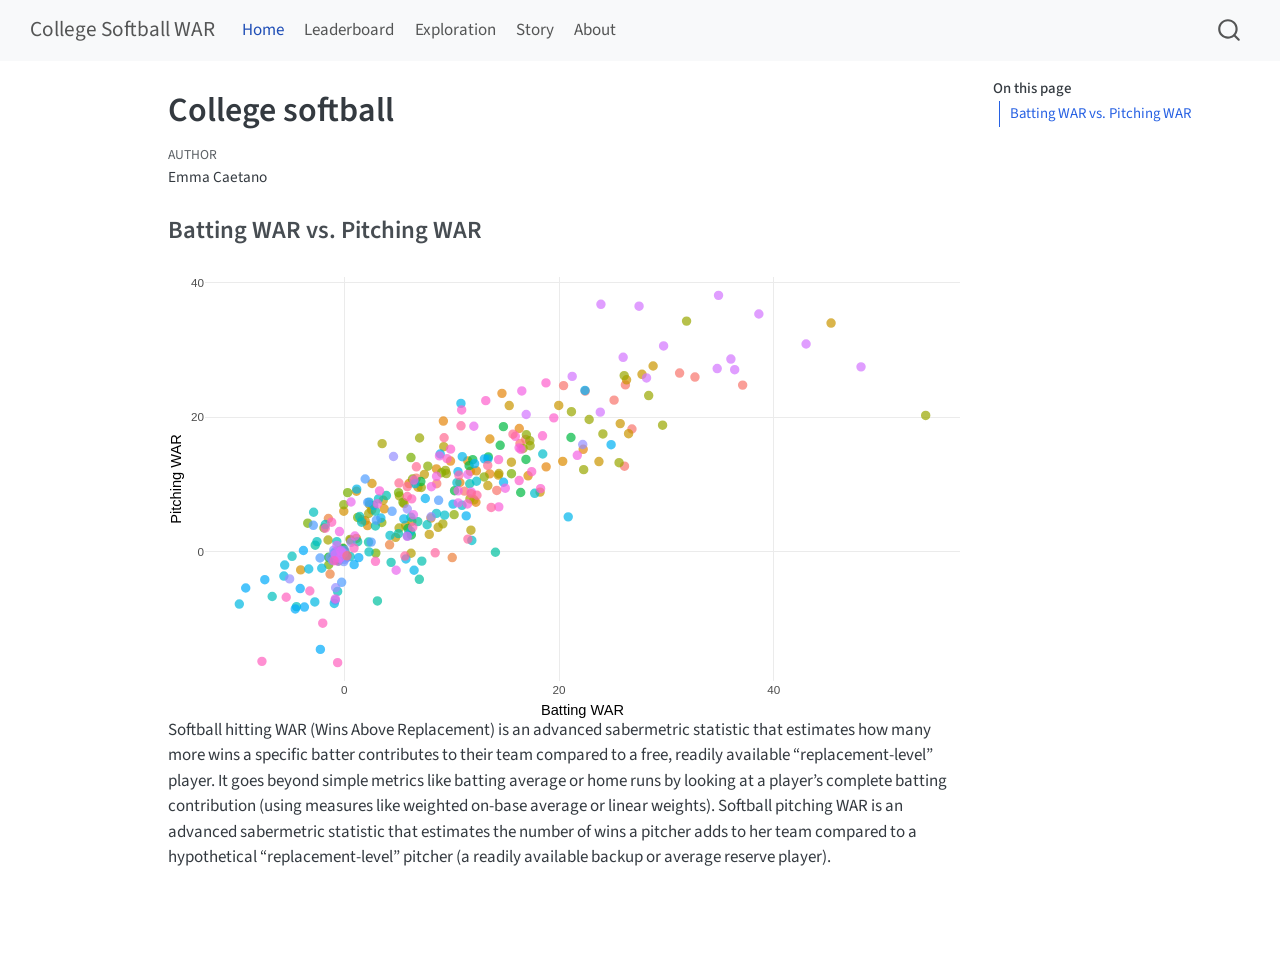
==== index.html @ d5a9e5c0 "Built site for gh-pages" ====
<!DOCTYPE html>
<html xmlns="http://www.w3.org/1999/xhtml" lang="en" xml:lang="en"><head>

<meta charset="utf-8">
<meta name="generator" content="quarto-1.10.18">

<meta name="viewport" content="width=device-width, initial-scale=1.0, user-scalable=yes">

<meta name="author" content="Emma Caetano">

<title>College softball – College Softball WAR</title>
<style>
/* Default styles provided by pandoc.
** See https://pandoc.org/MANUAL.html#variables-for-html for config info.
*/
span.smallcaps{font-variant: small-caps;}
div.columns{display: flex; gap: 1.5em;}
div.column{flex: auto;}
@media screen {
div.columns{gap: min(4vw, 1.5em);}
div.column{overflow-x: auto;}
}
div.hanging-indent{margin-left: 1.5em; text-indent: -1.5em;}
ul.task-list{list-style: none;}
ul.task-list li input[type="checkbox"] {
  width: 0.8em;
  margin: 0 0.8em 0.2em -1em; /* quarto-specific, see https://github.com/quarto-dev/quarto-cli/issues/4556 */ 
  vertical-align: middle;
}
</style>


<script src="site_libs/quarto-nav/quarto-nav.js"></script>
<script src="site_libs/quarto-nav/headroom.min.js"></script>
<script src="site_libs/clipboard/clipboard.min.js"></script>
<script src="site_libs/quarto-search/autocomplete.umd.js"></script>
<script src="site_libs/quarto-search/fuse.min.js"></script>
<script src="site_libs/quarto-search/quarto-search.js"></script>
<meta name="quarto:offset" content="./">
<script src="site_libs/quarto-html/quarto.js" type="module"></script>
<script src="site_libs/quarto-html/tabsets/tabsets.js" type="module"></script>
<script src="site_libs/quarto-html/popper.min.js"></script>
<script src="site_libs/quarto-html/tippy.umd.min.js"></script>
<script src="site_libs/quarto-html/anchor.min.js"></script>
<link href="site_libs/quarto-html/tippy.css" rel="stylesheet">
<link href="site_libs/quarto-html/quarto-syntax-highlighting-64a204ab8560d761af7679ceaba22944.css" rel="stylesheet" id="quarto-text-highlighting-styles">
<script src="site_libs/bootstrap/bootstrap.min.js"></script>
<link href="site_libs/bootstrap/bootstrap-icons.css" rel="stylesheet">
<link href="site_libs/bootstrap/bootstrap-3eaf8885052e939fbbbe2bfb513fc417.min.css" rel="stylesheet" append-hash="true" id="quarto-bootstrap" data-mode="light">
<script id="quarto-search-options" type="application/json">{
  "location": "navbar",
  "copy-button": false,
  "collapse-after": 3,
  "panel-placement": "end",
  "type": "overlay",
  "limit": 50,
  "keyboard-shortcut": [
    "f",
    "/",
    "s"
  ],
  "show-item-context": false,
  "language": {
    "search-no-results-text": "No results",
    "search-matching-documents-text": "matching documents",
    "search-copy-link-title": "Copy link to search",
    "search-hide-matches-text": "Hide additional matches",
    "search-more-match-text": "more match in this document",
    "search-more-matches-text": "more matches in this document",
    "search-clear-button-title": "Clear",
    "search-text-placeholder": "",
    "search-detached-cancel-button-title": "Cancel",
    "search-submit-button-title": "Submit",
    "search-label": "Search"
  }
}</script>
<link href="site_libs/htmltools-fill-0.5.9/fill.css" rel="stylesheet">
<script src="site_libs/htmlwidgets-1.6.4/htmlwidgets.js"></script>
<script src="site_libs/plotly-binding-4.12.1/plotly.js"></script>
<script src="site_libs/typedarray-0.1/typedarray.min.js"></script>
<script src="site_libs/jquery-3.5.1/jquery.min.js"></script>
<link href="site_libs/crosstalk-1.2.2/css/crosstalk.min.css" rel="stylesheet">
<script src="site_libs/crosstalk-1.2.2/js/crosstalk.min.js"></script>
<link href="site_libs/plotly-htmlwidgets-css-2.25.2/plotly-htmlwidgets.css" rel="stylesheet">
<script src="site_libs/plotly-main-2.25.2/plotly-latest.min.js"></script>


<link rel="stylesheet" href="styles.css">
</head>

<body class="nav-fixed quarto-light">

<div id="quarto-search-results"></div>
  <header id="quarto-header" class="headroom fixed-top">
    <nav class="navbar navbar-expand-lg " data-bs-theme="dark">
      <div class="navbar-container container-fluid">
      <div class="navbar-brand-container mx-auto">
    <a class="navbar-brand" href="./index.html">
    <span class="navbar-title">College Softball WAR</span>
    </a>
  </div>
            <div id="quarto-search" class="" title="Search"></div>
          <button class="navbar-toggler" type="button" data-bs-toggle="collapse" data-bs-target="#navbarCollapse" aria-controls="navbarCollapse" role="menu" aria-expanded="false" aria-label="Toggle navigation" onclick="if (window.quartoToggleHeadroom) { window.quartoToggleHeadroom(); }">
  <span class="navbar-toggler-icon"></span>
</button>
          <div class="collapse navbar-collapse" id="navbarCollapse">
            <ul class="navbar-nav navbar-nav-scroll me-auto">
  <li class="nav-item">
    <a class="nav-link active" href="./index.html" aria-current="page"> 
<span class="menu-text">Home</span></a>
  </li>  
  <li class="nav-item">
    <a class="nav-link" href="./leaderboard.html"> 
<span class="menu-text">Leaderboard</span></a>
  </li>  
  <li class="nav-item">
    <a class="nav-link" href="./explore.html"> 
<span class="menu-text">Exploration</span></a>
  </li>  
  <li class="nav-item">
    <a class="nav-link" href="./story.html"> 
<span class="menu-text">Story</span></a>
  </li>  
  <li class="nav-item">
    <a class="nav-link" href="./about.html"> 
<span class="menu-text">About</span></a>
  </li>  
</ul>
          </div> <!-- /navcollapse -->
            <div class="quarto-navbar-tools">
</div>
      </div> <!-- /container-fluid -->
    </nav>
</header>
<!-- content -->
<div id="quarto-content" class="quarto-container page-columns page-rows-contents page-layout-article page-navbar">
<!-- sidebar -->
<!-- margin-sidebar -->
    <div id="quarto-margin-sidebar" class="sidebar margin-sidebar">
        <nav id="TOC" role="doc-toc" class="toc-active">
    <h2 id="toc-title">On this page</h2>
   
  <ul>
  <li><a href="#batting-war-vs.-pitching-war" id="toc-batting-war-vs.-pitching-war" class="nav-link active" data-scroll-target="#batting-war-vs.-pitching-war">Batting WAR vs.&nbsp;Pitching WAR</a></li>
  </ul>
</nav>
    </div>
<!-- main -->
<main class="content" id="quarto-document-content">

<header id="title-block-header" class="quarto-title-block default">
<div class="quarto-title">
<h1 class="title">College softball</h1>
</div>



<div class="quarto-title-meta">

    <div>
    <div class="quarto-title-meta-heading">Author</div>
    <div class="quarto-title-meta-contents">
             <p>Emma Caetano </p>
          </div>
  </div>
    
  
    
  </div>
  


</header>


<section id="batting-war-vs.-pitching-war" class="level3">
<h3 class="anchored" data-anchor-id="batting-war-vs.-pitching-war">Batting WAR vs.&nbsp;Pitching WAR</h3>
<div class="cell">
<div class="cell-output-display">
<div class="plotly html-widget html-fill-item" id="htmlwidget-c81c37c296703cb9145c" style="width:100%;height:464px;"></div>
<script type="application/json" data-for="htmlwidget-c81c37c296703cb9145c">{"x":{"data":[{"x":[37.100999999999999,32.659999999999997,31.231000000000002,26.183,25.129999999999999,22.439,20.425999999999998,26.792999999999999,26.100000000000001,16.904,16.369,14.206,11.198,8.6170000000000009,6.7069999999999999],"y":[24.782,25.975999999999999,26.574999999999999,24.814,22.541,23.893000000000001,24.707999999999998,18.238,12.699999999999999,16.696999999999999,16.081,9.0860000000000003,8.9860000000000007,10.095000000000001,10.917],"text":["<b>Duke<\/b> (ACC)<br>Rank: 12<br>Total WAR: 61.88<br>Batting WAR: 37.1<br>Pitching WAR: 24.78","<b>Virginia Tech<\/b> (ACC)<br>Rank: 15<br>Total WAR: 58.64<br>Batting WAR: 32.66<br>Pitching WAR: 25.98","<b>Florida St.<\/b> (ACC)<br>Rank: 16<br>Total WAR: 57.81<br>Batting WAR: 31.23<br>Pitching WAR: 26.58","<b>Georgia Tech<\/b> (ACC)<br>Rank: 24<br>Total WAR: 51<br>Batting WAR: 26.18<br>Pitching WAR: 24.81","<b>Stanford<\/b> (ACC)<br>Rank: 26<br>Total WAR: 47.67<br>Batting WAR: 25.13<br>Pitching WAR: 22.54","<b>Clemson<\/b> (ACC)<br>Rank: 29<br>Total WAR: 46.33<br>Batting WAR: 22.44<br>Pitching WAR: 23.89","<b>Virginia<\/b> (ACC)<br>Rank: 30<br>Total WAR: 45.13<br>Batting WAR: 20.43<br>Pitching WAR: 24.71","<b>Louisville<\/b> (ACC)<br>Rank: 31<br>Total WAR: 45.03<br>Batting WAR: 26.79<br>Pitching WAR: 18.24","<b>North Carolina<\/b> (ACC)<br>Rank: 44<br>Total WAR: 38.8<br>Batting WAR: 26.1<br>Pitching WAR: 12.7","<b>NC State<\/b> (ACC)<br>Rank: 60<br>Total WAR: 33.6<br>Batting WAR: 16.9<br>Pitching WAR: 16.7","<b>Notre Dame<\/b> (ACC)<br>Rank: 67<br>Total WAR: 32.45<br>Batting WAR: 16.37<br>Pitching WAR: 16.08","<b>California<\/b> (ACC)<br>Rank: 114<br>Total WAR: 23.29<br>Batting WAR: 14.21<br>Pitching WAR: 9.09","<b>Boston College<\/b> (ACC)<br>Rank: 135<br>Total WAR: 20.18<br>Batting WAR: 11.2<br>Pitching WAR: 8.99","<b>Pittsburgh<\/b> (ACC)<br>Rank: 146<br>Total WAR: 18.71<br>Batting WAR: 8.62<br>Pitching WAR: 10.1","<b>Syracuse<\/b> (ACC)<br>Rank: 151<br>Total WAR: 17.62<br>Batting WAR: 6.71<br>Pitching WAR: 10.92"],"type":"scatter","mode":"markers","marker":{"autocolorscale":false,"color":"rgba(248,118,109,1)","opacity":0.69999999999999996,"size":7.559055118110237,"symbol":"circle","line":{"width":1.8897637795275593,"color":"rgba(248,118,109,1)"}},"hoveron":"points","name":"ACC","legendgroup":"ACC","showlegend":true,"xaxis":"x","yaxis":"y","hoverinfo":"text","frame":null},{"x":[-0.80300000000000005],"y":[-1.2749999999999999],"text":"<b>La Roche<\/b> (Amcc)<br>Rank: 312<br>Total WAR: -2.08<br>Batting WAR: -0.8<br>Pitching WAR: -1.27","type":"scatter","mode":"markers","marker":{"autocolorscale":false,"color":"rgba(243,124,87,1)","opacity":0.69999999999999996,"size":7.559055118110237,"symbol":"circle","line":{"width":1.8897637795275593,"color":"rgba(243,124,87,1)"}},"hoveron":"points","name":"Amcc","legendgroup":"Amcc","showlegend":true,"xaxis":"x","yaxis":"y","hoverinfo":"text","frame":null},{"x":[10.06,1.661,4.2249999999999996,-1.4730000000000001,0.59399999999999997,-1.3169999999999999],"y":[-0.91900000000000004,4.7140000000000004,0.98899999999999999,4.9029999999999996,1.655,-3.3759999999999999],"text":["<b>Binghamton<\/b> (America East)<br>Rank: 209<br>Total WAR: 9.14<br>Batting WAR: 10.06<br>Pitching WAR: -0.92","<b>Bryant<\/b> (America East)<br>Rank: 230<br>Total WAR: 6.38<br>Batting WAR: 1.66<br>Pitching WAR: 4.71","<b>UAlbany<\/b> (America East)<br>Rank: 237<br>Total WAR: 5.21<br>Batting WAR: 4.22<br>Pitching WAR: 0.99","<b>UMass Lowell<\/b> (America East)<br>Rank: 243<br>Total WAR: 3.43<br>Batting WAR: -1.47<br>Pitching WAR: 4.9","<b>UMBC<\/b> (America East)<br>Rank: 254<br>Total WAR: 2.25<br>Batting WAR: 0.59<br>Pitching WAR: 1.66","<b>Maine<\/b> (America East)<br>Rank: 322<br>Total WAR: -4.69<br>Batting WAR: -1.32<br>Pitching WAR: -3.38"],"type":"scatter","mode":"markers","marker":{"autocolorscale":false,"color":"rgba(237,129,61,1)","opacity":0.69999999999999996,"size":7.559055118110237,"symbol":"circle","line":{"width":1.8897637795275593,"color":"rgba(237,129,61,1)"}},"hoveron":"points","name":"America East","legendgroup":"America East","showlegend":true,"xaxis":"x","yaxis":"y","hoverinfo":"text","frame":null},{"x":[14.689,22.254999999999999,16.302,18.803999999999998,9.2330000000000005,13.551,11.756,9.8979999999999997,10.771000000000001,12.265000000000001],"y":[23.553000000000001,15.214,18.312000000000001,12.599,19.420999999999999,11.555,11.927,13.460000000000001,10.265000000000001,7.3259999999999996],"text":["<b>South Fla.<\/b> (American)<br>Rank: 45<br>Total WAR: 38.24<br>Batting WAR: 14.69<br>Pitching WAR: 23.55","<b>Wichita St.<\/b> (American)<br>Rank: 48<br>Total WAR: 37.47<br>Batting WAR: 22.25<br>Pitching WAR: 15.21","<b>Fla. Atlantic<\/b> (American)<br>Rank: 55<br>Total WAR: 34.61<br>Batting WAR: 16.3<br>Pitching WAR: 18.31","<b>Charlotte<\/b> (American)<br>Rank: 72<br>Total WAR: 31.4<br>Batting WAR: 18.8<br>Pitching WAR: 12.6","<b>East Carolina<\/b> (American)<br>Rank: 80<br>Total WAR: 28.65<br>Batting WAR: 9.23<br>Pitching WAR: 19.42","<b>North Texas<\/b> (American)<br>Rank: 102<br>Total WAR: 25.11<br>Batting WAR: 13.55<br>Pitching WAR: 11.55","<b>Tulsa<\/b> (American)<br>Rank: 110<br>Total WAR: 23.68<br>Batting WAR: 11.76<br>Pitching WAR: 11.93","<b>UAB<\/b> (American)<br>Rank: 113<br>Total WAR: 23.36<br>Batting WAR: 9.9<br>Pitching WAR: 13.46","<b>UTSA<\/b> (American)<br>Rank: 125<br>Total WAR: 21.04<br>Batting WAR: 10.77<br>Pitching WAR: 10.27","<b>Memphis<\/b> (American)<br>Rank: 140<br>Total WAR: 19.59<br>Batting WAR: 12.27<br>Pitching WAR: 7.33"],"type":"scatter","mode":"markers","marker":{"autocolorscale":false,"color":"rgba(230,135,13,1)","opacity":0.69999999999999996,"size":7.559055118110237,"symbol":"circle","line":{"width":1.8897637795275593,"color":"rgba(230,135,13,1)"}},"hoveron":"points","name":"American","legendgroup":"American","showlegend":true,"xaxis":"x","yaxis":"y","hoverinfo":"text","frame":null},{"x":[20.346,13.563000000000001,17.119,11.502000000000001,12.311,8.5890000000000004,6.0339999999999998,8.0760000000000005,3.726,2.173,0.25800000000000001],"y":[13.42,16.754999999999999,11.265000000000001,13.494,12.007999999999999,12.301,10.115,4.9669999999999996,6.351,3.8490000000000002,-0.65900000000000003],"text":["<b>Stetson<\/b> (ASUN)<br>Rank: 59<br>Total WAR: 33.76<br>Batting WAR: 20.35<br>Pitching WAR: 13.42","<b>North Florida<\/b> (ASUN)<br>Rank: 76<br>Total WAR: 30.32<br>Batting WAR: 13.56<br>Pitching WAR: 16.75","<b>Central Ark.<\/b> (ASUN)<br>Rank: 81<br>Total WAR: 28.38<br>Batting WAR: 17.12<br>Pitching WAR: 11.27","<b>Jacksonville<\/b> (ASUN)<br>Rank: 103<br>Total WAR: 25<br>Batting WAR: 11.5<br>Pitching WAR: 13.49","<b>North Ala.<\/b> (ASUN)<br>Rank: 107<br>Total WAR: 24.32<br>Batting WAR: 12.31<br>Pitching WAR: 12.01","<b>FGCU<\/b> (ASUN)<br>Rank: 126<br>Total WAR: 20.89<br>Batting WAR: 8.59<br>Pitching WAR: 12.3","<b>Eastern Ky.<\/b> (ASUN)<br>Rank: 161<br>Total WAR: 16.15<br>Batting WAR: 6.03<br>Pitching WAR: 10.12","<b>Queens (NC)<\/b> (ASUN)<br>Rank: 178<br>Total WAR: 13.04<br>Batting WAR: 8.08<br>Pitching WAR: 4.97","<b>Lipscomb<\/b> (ASUN)<br>Rank: 200<br>Total WAR: 10.08<br>Batting WAR: 3.73<br>Pitching WAR: 6.35","<b>West Ga.<\/b> (ASUN)<br>Rank: 232<br>Total WAR: 6.02<br>Batting WAR: 2.17<br>Pitching WAR: 3.85","<b>Bellarmine<\/b> (ASUN)<br>Rank: 280<br>Total WAR: -0.4<br>Batting WAR: 0.26<br>Pitching WAR: -0.66"],"type":"scatter","mode":"markers","marker":{"autocolorscale":false,"color":"rgba(222,140,0,1)","opacity":0.69999999999999996,"size":7.559055118110237,"symbol":"circle","line":{"width":1.8897637795275593,"color":"rgba(222,140,0,1)"}},"hoveron":"points","name":"ASUN","legendgroup":"ASUN","showlegend":true,"xaxis":"x","yaxis":"y","hoverinfo":"text","frame":null},{"x":[6.867,2.5899999999999999,5.5739999999999998,1.1399999999999999,2.5630000000000002,1.946,-0.039,1.1359999999999999,-4.0540000000000003],"y":[9.5749999999999993,10.117000000000001,7.1289999999999996,8.9689999999999994,6.1879999999999997,4.577,5.9880000000000004,1.9390000000000001,-2.7519999999999998],"text":["<b>Fordham<\/b> (Atlantic 10)<br>Rank: 159<br>Total WAR: 16.44<br>Batting WAR: 6.87<br>Pitching WAR: 9.57","<b>Saint Joseph's<\/b> (Atlantic 10)<br>Rank: 181<br>Total WAR: 12.71<br>Batting WAR: 2.59<br>Pitching WAR: 10.12","<b>George Washington<\/b> (Atlantic 10)<br>Rank: 182<br>Total WAR: 12.7<br>Batting WAR: 5.57<br>Pitching WAR: 7.13","<b>Loyola Chicago<\/b> (Atlantic 10)<br>Rank: 199<br>Total WAR: 10.11<br>Batting WAR: 1.14<br>Pitching WAR: 8.97","<b>Dayton<\/b> (Atlantic 10)<br>Rank: 212<br>Total WAR: 8.75<br>Batting WAR: 2.56<br>Pitching WAR: 6.19","<b>George Mason<\/b> (Atlantic 10)<br>Rank: 229<br>Total WAR: 6.52<br>Batting WAR: 1.95<br>Pitching WAR: 4.58","<b>Saint Louis<\/b> (Atlantic 10)<br>Rank: 235<br>Total WAR: 5.95<br>Batting WAR: -0.04<br>Pitching WAR: 5.99","<b>Rhode Island<\/b> (Atlantic 10)<br>Rank: 246<br>Total WAR: 3.07<br>Batting WAR: 1.14<br>Pitching WAR: 1.94","<b>St. Bonaventure<\/b> (Atlantic 10)<br>Rank: 328<br>Total WAR: -6.81<br>Batting WAR: -4.05<br>Pitching WAR: -2.75"],"type":"scatter","mode":"markers","marker":{"autocolorscale":false,"color":"rgba(213,145,0,1)","opacity":0.69999999999999996,"size":7.559055118110237,"symbol":"circle","line":{"width":1.8897637795275593,"color":"rgba(213,145,0,1)"}},"hoveron":"points","name":"Atlantic 10","legendgroup":"Atlantic 10","showlegend":true,"xaxis":"x","yaxis":"y","hoverinfo":"text","frame":null},{"x":[45.334000000000003,28.763999999999999,27.728999999999999,26.292000000000002,25.702000000000002,26.48,19.975999999999999,23.719999999999999,15.367000000000001,18.239000000000001,14.356999999999999],"y":[34.027999999999999,27.629999999999999,26.391999999999999,25.568000000000001,19.045000000000002,17.541,21.754000000000001,13.385,21.734999999999999,8.8399999999999999,11.366],"text":["<b>Texas Tech<\/b> (Big 12)<br>Rank: 1<br>Total WAR: 79.36<br>Batting WAR: 45.33<br>Pitching WAR: 34.03","<b>Oklahoma St.<\/b> (Big 12)<br>Rank: 17<br>Total WAR: 56.39<br>Batting WAR: 28.76<br>Pitching WAR: 27.63","<b>Arizona St.<\/b> (Big 12)<br>Rank: 19<br>Total WAR: 54.12<br>Batting WAR: 27.73<br>Pitching WAR: 26.39","<b>UCF<\/b> (Big 12)<br>Rank: 22<br>Total WAR: 51.86<br>Batting WAR: 26.29<br>Pitching WAR: 25.57","<b>Kansas<\/b> (Big 12)<br>Rank: 32<br>Total WAR: 44.75<br>Batting WAR: 25.7<br>Pitching WAR: 19.05","<b>Arizona<\/b> (Big 12)<br>Rank: 34<br>Total WAR: 44.02<br>Batting WAR: 26.48<br>Pitching WAR: 17.54","<b>Utah<\/b> (Big 12)<br>Rank: 38<br>Total WAR: 41.73<br>Batting WAR: 19.98<br>Pitching WAR: 21.75","<b>Iowa St.<\/b> (Big 12)<br>Rank: 50<br>Total WAR: 37.11<br>Batting WAR: 23.72<br>Pitching WAR: 13.38","<b>Baylor<\/b> (Big 12)<br>Rank: 51<br>Total WAR: 37.1<br>Batting WAR: 15.37<br>Pitching WAR: 21.74","<b>Houston<\/b> (Big 12)<br>Rank: 87<br>Total WAR: 27.08<br>Batting WAR: 18.24<br>Pitching WAR: 8.84","<b>BYU<\/b> (Big 12)<br>Rank: 95<br>Total WAR: 25.72<br>Batting WAR: 14.36<br>Pitching WAR: 11.37"],"type":"scatter","mode":"markers","marker":{"autocolorscale":false,"color":"rgba(203,150,0,1)","opacity":0.69999999999999996,"size":7.559055118110237,"symbol":"circle","line":{"width":1.8897637795275593,"color":"rgba(203,150,0,1)"}},"hoveron":"points","name":"Big 12","legendgroup":"Big 12","showlegend":true,"xaxis":"x","yaxis":"y","hoverinfo":"text","frame":null},{"x":[15.568,13.375,12.086,7.4660000000000002,3.6339999999999999,6.2990000000000004,7.9199999999999999,5.7270000000000003,4.79],"y":[13.300000000000001,9.8170000000000002,7.6859999999999999,11.481999999999999,7.6200000000000001,4.4900000000000002,2.5369999999999999,3.8740000000000001,2.0950000000000002],"text":["<b>UConn<\/b> (Big East)<br>Rank: 79<br>Total WAR: 28.87<br>Batting WAR: 15.57<br>Pitching WAR: 13.3","<b>Creighton<\/b> (Big East)<br>Rank: 115<br>Total WAR: 23.19<br>Batting WAR: 13.38<br>Pitching WAR: 9.82","<b>Providence<\/b> (Big East)<br>Rank: 137<br>Total WAR: 19.77<br>Batting WAR: 12.09<br>Pitching WAR: 7.69","<b>St. John's (NY)<\/b> (Big East)<br>Rank: 144<br>Total WAR: 18.95<br>Batting WAR: 7.47<br>Pitching WAR: 11.48","<b>Georgetown<\/b> (Big East)<br>Rank: 191<br>Total WAR: 11.26<br>Batting WAR: 3.63<br>Pitching WAR: 7.62","<b>Villanova<\/b> (Big East)<br>Rank: 193<br>Total WAR: 10.79<br>Batting WAR: 6.3<br>Pitching WAR: 4.49","<b>Butler<\/b> (Big East)<br>Rank: 194<br>Total WAR: 10.46<br>Batting WAR: 7.92<br>Pitching WAR: 2.54","<b>DePaul<\/b> (Big East)<br>Rank: 203<br>Total WAR: 9.6<br>Batting WAR: 5.73<br>Pitching WAR: 3.87","<b>Seton Hall<\/b> (Big East)<br>Rank: 225<br>Total WAR: 6.88<br>Batting WAR: 4.79<br>Pitching WAR: 2.1"],"type":"scatter","mode":"markers","marker":{"autocolorscale":false,"color":"rgba(193,155,0,1)","opacity":0.69999999999999996,"size":7.559055118110237,"symbol":"circle","line":{"width":1.8897637795275593,"color":"rgba(193,155,0,1)"}},"hoveron":"points","name":"Big East","legendgroup":"Big East","showlegend":true,"xaxis":"x","yaxis":"y","hoverinfo":"text","frame":null},{"x":[14.404999999999999,9.2699999999999996,11.800000000000001,8.7469999999999999,2.367,6.2270000000000003],"y":[11.598000000000001,15.606999999999999,3.1619999999999999,3.5910000000000002,6.9580000000000002,-0.26900000000000002],"text":["<b>Idaho St.<\/b> (Big Sky)<br>Rank: 94<br>Total WAR: 26<br>Batting WAR: 14.4<br>Pitching WAR: 11.6","<b>Sacramento St.<\/b> (Big Sky)<br>Rank: 104<br>Total WAR: 24.88<br>Batting WAR: 9.27<br>Pitching WAR: 15.61","<b>Northern Colo.<\/b> (Big Sky)<br>Rank: 166<br>Total WAR: 14.96<br>Batting WAR: 11.8<br>Pitching WAR: 3.16","<b>Montana<\/b> (Big Sky)<br>Rank: 183<br>Total WAR: 12.34<br>Batting WAR: 8.75<br>Pitching WAR: 3.59","<b>Portland St.<\/b> (Big Sky)<br>Rank: 207<br>Total WAR: 9.32<br>Batting WAR: 2.37<br>Pitching WAR: 6.96","<b>Weber St.<\/b> (Big Sky)<br>Rank: 234<br>Total WAR: 5.96<br>Batting WAR: 6.23<br>Pitching WAR: -0.27"],"type":"scatter","mode":"markers","marker":{"autocolorscale":false,"color":"rgba(181,159,0,1)","opacity":0.69999999999999996,"size":7.559055118110237,"symbol":"circle","line":{"width":1.8897637795275593,"color":"rgba(181,159,0,1)"}},"hoveron":"points","name":"Big Sky","legendgroup":"Big Sky","showlegend":true,"xaxis":"x","yaxis":"y","hoverinfo":"text","frame":null},{"x":[3.532,11.710000000000001,5.1420000000000003,9.1859999999999999,5.1109999999999998,2.2799999999999998,-1.504],"y":[16.061,7.8239999999999998,8.2720000000000002,4.1079999999999997,3.4830000000000001,5.6550000000000002,1.7],"text":["<b>Radford<\/b> (Big South)<br>Rank: 139<br>Total WAR: 19.59<br>Batting WAR: 3.53<br>Pitching WAR: 16.06","<b>USC Upstate<\/b> (Big South)<br>Rank: 141<br>Total WAR: 19.54<br>Batting WAR: 11.71<br>Pitching WAR: 7.82","<b>Winthrop<\/b> (Big South)<br>Rank: 174<br>Total WAR: 13.41<br>Batting WAR: 5.14<br>Pitching WAR: 8.27","<b>Gardner-Webb<\/b> (Big South)<br>Rank: 176<br>Total WAR: 13.29<br>Batting WAR: 9.19<br>Pitching WAR: 4.11","<b>Longwood<\/b> (Big South)<br>Rank: 214<br>Total WAR: 8.59<br>Batting WAR: 5.11<br>Pitching WAR: 3.48","<b>Presbyterian<\/b> (Big South)<br>Rank: 220<br>Total WAR: 7.93<br>Batting WAR: 2.28<br>Pitching WAR: 5.66","<b>Charleston So.<\/b> (Big South)<br>Rank: 271<br>Total WAR: 0.2<br>Batting WAR: -1.5<br>Pitching WAR: 1.7"],"type":"scatter","mode":"markers","marker":{"autocolorscale":false,"color":"rgba(168,164,0,1)","opacity":0.69999999999999996,"size":7.559055118110237,"symbol":"circle","line":{"width":1.8897637795275593,"color":"rgba(168,164,0,1)"}},"hoveron":"points","name":"Big South","legendgroup":"Big South","showlegend":true,"xaxis":"x","yaxis":"y","hoverinfo":"text","frame":null},{"x":[54.143999999999998,31.879000000000001,26.071000000000002,28.350999999999999,29.646000000000001,22.809000000000001,21.158999999999999,24.088000000000001,25.594999999999999,22.297999999999998,17.280000000000001,17.315000000000001,16.658000000000001,7.0179999999999998,9.4250000000000007,9.5099999999999998,7.1749999999999998],"y":[20.263999999999999,34.319000000000003,26.195,23.221,18.814,19.658000000000001,20.821999999999999,17.504000000000001,13.220000000000001,12.186,16.503,15.75,15.346,16.896000000000001,12.081,11.602,9.5229999999999997],"text":["<b>UCLA<\/b> (Big Ten)<br>Rank: 3<br>Total WAR: 74.41<br>Batting WAR: 54.14<br>Pitching WAR: 20.26","<b>Nebraska<\/b> (Big Ten)<br>Rank: 7<br>Total WAR: 66.2<br>Batting WAR: 31.88<br>Pitching WAR: 34.32","<b>Oregon<\/b> (Big Ten)<br>Rank: 21<br>Total WAR: 52.27<br>Batting WAR: 26.07<br>Pitching WAR: 26.2","<b>Washington<\/b> (Big Ten)<br>Rank: 23<br>Total WAR: 51.57<br>Batting WAR: 28.35<br>Pitching WAR: 23.22","<b>Indiana<\/b> (Big Ten)<br>Rank: 25<br>Total WAR: 48.46<br>Batting WAR: 29.65<br>Pitching WAR: 18.81","<b>Michigan<\/b> (Big Ten)<br>Rank: 36<br>Total WAR: 42.47<br>Batting WAR: 22.81<br>Pitching WAR: 19.66","<b>Northwestern<\/b> (Big Ten)<br>Rank: 37<br>Total WAR: 41.98<br>Batting WAR: 21.16<br>Pitching WAR: 20.82","<b>Penn St.<\/b> (Big Ten)<br>Rank: 39<br>Total WAR: 41.59<br>Batting WAR: 24.09<br>Pitching WAR: 17.5","<b>Ohio St.<\/b> (Big Ten)<br>Rank: 43<br>Total WAR: 38.81<br>Batting WAR: 25.59<br>Pitching WAR: 13.22","<b>Rutgers<\/b> (Big Ten)<br>Rank: 56<br>Total WAR: 34.48<br>Batting WAR: 22.3<br>Pitching WAR: 12.19","<b>Purdue<\/b> (Big Ten)<br>Rank: 58<br>Total WAR: 33.78<br>Batting WAR: 17.28<br>Pitching WAR: 16.5","<b>Wisconsin<\/b> (Big Ten)<br>Rank: 64<br>Total WAR: 33.06<br>Batting WAR: 17.32<br>Pitching WAR: 15.75","<b>Iowa<\/b> (Big Ten)<br>Rank: 69<br>Total WAR: 32<br>Batting WAR: 16.66<br>Pitching WAR: 15.35","<b>Minnesota<\/b> (Big Ten)<br>Rank: 109<br>Total WAR: 23.91<br>Batting WAR: 7.02<br>Pitching WAR: 16.9","<b>Maryland<\/b> (Big Ten)<br>Rank: 122<br>Total WAR: 21.51<br>Batting WAR: 9.43<br>Pitching WAR: 12.08","<b>Michigan St.<\/b> (Big Ten)<br>Rank: 123<br>Total WAR: 21.11<br>Batting WAR: 9.51<br>Pitching WAR: 11.6","<b>Illinois<\/b> (Big Ten)<br>Rank: 156<br>Total WAR: 16.7<br>Batting WAR: 7.18<br>Pitching WAR: 9.52"],"type":"scatter","mode":"markers","marker":{"autocolorscale":false,"color":"rgba(154,168,0,1)","opacity":0.69999999999999996,"size":7.559055118110237,"symbol":"circle","line":{"width":1.8897637795275593,"color":"rgba(154,168,0,1)"}},"hoveron":"points","name":"Big Ten","legendgroup":"Big Ten","showlegend":true,"xaxis":"x","yaxis":"y","hoverinfo":"text","frame":null},{"x":[16.963000000000001,13.034000000000001,9.0649999999999995,7.7869999999999999,6.3609999999999998,10.234999999999999,3.504,-0.040000000000000001,0.53800000000000003,-0.45500000000000002],"y":[17.388000000000002,11.098000000000001,11.718,12.702999999999999,10.791,5.4809999999999999,4.3150000000000004,6.9619999999999997,1.798,0.0060000000000000001],"text":["<b>Cal St. Fullerton<\/b> (Big West)<br>Rank: 57<br>Total WAR: 34.35<br>Batting WAR: 16.96<br>Pitching WAR: 17.39","<b>UC Santa Barbara<\/b> (Big West)<br>Rank: 108<br>Total WAR: 24.13<br>Batting WAR: 13.03<br>Pitching WAR: 11.1","<b>Long Beach St.<\/b> (Big West)<br>Rank: 127<br>Total WAR: 20.78<br>Batting WAR: 9.06<br>Pitching WAR: 11.72","<b>Hawaii<\/b> (Big West)<br>Rank: 131<br>Total WAR: 20.49<br>Batting WAR: 7.79<br>Pitching WAR: 12.7","<b>UC Davis<\/b> (Big West)<br>Rank: 154<br>Total WAR: 17.15<br>Batting WAR: 6.36<br>Pitching WAR: 10.79","<b>UC San Diego<\/b> (Big West)<br>Rank: 162<br>Total WAR: 15.72<br>Batting WAR: 10.23<br>Pitching WAR: 5.48","<b>CSUN<\/b> (Big West)<br>Rank: 221<br>Total WAR: 7.82<br>Batting WAR: 3.5<br>Pitching WAR: 4.32","<b>Cal Poly<\/b> (Big West)<br>Rank: 224<br>Total WAR: 6.92<br>Batting WAR: -0.04<br>Pitching WAR: 6.96","<b>UC Riverside<\/b> (Big West)<br>Rank: 253<br>Total WAR: 2.34<br>Batting WAR: 0.54<br>Pitching WAR: 1.8","<b>CSU Bakersfield<\/b> (Big West)<br>Rank: 281<br>Total WAR: -0.45<br>Batting WAR: -0.46<br>Pitching WAR: 0.01"],"type":"scatter","mode":"markers","marker":{"autocolorscale":false,"color":"rgba(138,172,0,1)","opacity":0.69999999999999996,"size":7.559055118110237,"symbol":"circle","line":{"width":1.8897637795275593,"color":"rgba(138,172,0,1)"}},"hoveron":"points","name":"Big West","legendgroup":"Big West","showlegend":true,"xaxis":"x","yaxis":"y","hoverinfo":"text","frame":null},{"x":[15.573,6.2160000000000002,5.0650000000000004,5.468,0.31900000000000001,1.256,2.9449999999999998,-1.885,-3.395,-0.092999999999999999,-1.4419999999999999],"y":[11.585000000000001,13.987,8.75,7.3120000000000003,8.7569999999999997,5.0620000000000003,-0.253,3.504,4.2110000000000003,0.47299999999999998,-1.9890000000000001],"text":["<b>Campbell<\/b> (CAA)<br>Rank: 85<br>Total WAR: 27.16<br>Batting WAR: 15.57<br>Pitching WAR: 11.59","<b>UNCW<\/b> (CAA)<br>Rank: 134<br>Total WAR: 20.2<br>Batting WAR: 6.22<br>Pitching WAR: 13.99","<b>Col. of Charleston<\/b> (CAA)<br>Rank: 172<br>Total WAR: 13.81<br>Batting WAR: 5.07<br>Pitching WAR: 8.75","<b>Hofstra<\/b> (CAA)<br>Rank: 179<br>Total WAR: 12.78<br>Batting WAR: 5.47<br>Pitching WAR: 7.31","<b>Elon<\/b> (CAA)<br>Rank: 210<br>Total WAR: 9.08<br>Batting WAR: 0.32<br>Pitching WAR: 8.76","<b>Towson<\/b> (CAA)<br>Rank: 231<br>Total WAR: 6.32<br>Batting WAR: 1.26<br>Pitching WAR: 5.06","<b>Drexel<\/b> (CAA)<br>Rank: 251<br>Total WAR: 2.69<br>Batting WAR: 2.94<br>Pitching WAR: -0.25","<b>Stony Brook<\/b> (CAA)<br>Rank: 260<br>Total WAR: 1.62<br>Batting WAR: -1.89<br>Pitching WAR: 3.5","<b>N.C. A&T<\/b> (CAA)<br>Rank: 264<br>Total WAR: 0.82<br>Batting WAR: -3.4<br>Pitching WAR: 4.21","<b>Monmouth<\/b> (CAA)<br>Rank: 267<br>Total WAR: 0.38<br>Batting WAR: -0.09<br>Pitching WAR: 0.47","<b>Hampton<\/b> (CAA)<br>Rank: 318<br>Total WAR: -3.43<br>Batting WAR: -1.44<br>Pitching WAR: -1.99"],"type":"scatter","mode":"markers","marker":{"autocolorscale":false,"color":"rgba(119,175,0,1)","opacity":0.69999999999999996,"size":7.559055118110237,"symbol":"circle","line":{"width":1.8897637795275593,"color":"rgba(119,175,0,1)"}},"hoveron":"points","name":"CAA","legendgroup":"CAA","showlegend":true,"xaxis":"x","yaxis":"y","hoverinfo":"text","frame":null},{"x":[-0.61399999999999999,-0.78700000000000003],"y":[-0.39900000000000002,-0.66900000000000004],"text":["<b>Jefferson<\/b> (Cacc)<br>Rank: 292<br>Total WAR: -1.01<br>Batting WAR: -0.61<br>Pitching WAR: -0.4","<b>Chestnut Hill<\/b> (Cacc)<br>Rank: 303<br>Total WAR: -1.46<br>Batting WAR: -0.79<br>Pitching WAR: -0.67"],"type":"scatter","mode":"markers","marker":{"autocolorscale":false,"color":"rgba(95,178,0,1)","opacity":0.69999999999999996,"size":7.559055118110237,"symbol":"circle","line":{"width":1.8897637795275593,"color":"rgba(95,178,0,1)"}},"hoveron":"points","name":"Cacc","legendgroup":"Cacc","showlegend":true,"xaxis":"x","yaxis":"y","hoverinfo":"text","frame":null},{"x":[0.064000000000000001],"y":[-0.010999999999999999],"text":"<b>Belhaven<\/b> (Ccs)<br>Rank: 272<br>Total WAR: 0.05<br>Batting WAR: 0.06<br>Pitching WAR: -0.01","type":"scatter","mode":"markers","marker":{"autocolorscale":false,"color":"rgba(62,181,0,1)","opacity":0.69999999999999996,"size":7.559055118110237,"symbol":"circle","line":{"width":1.8897637795275593,"color":"rgba(62,181,0,1)"}},"hoveron":"points","name":"Ccs","legendgroup":"Ccs","showlegend":true,"xaxis":"x","yaxis":"y","hoverinfo":"text","frame":null},{"x":[-0.53200000000000003,-0.48999999999999999,-1.02,-0.52900000000000003,-0.749,-1.456],"y":[-0.79700000000000004,-1.0189999999999999,-0.85899999999999999,-1.427,-1.2230000000000001,-0.87],"text":["<b>Claflin<\/b> (Ciaa)<br>Rank: 300<br>Total WAR: -1.33<br>Batting WAR: -0.53<br>Pitching WAR: -0.8","<b>Bowie St.<\/b> (Ciaa)<br>Rank: 304<br>Total WAR: -1.51<br>Batting WAR: -0.49<br>Pitching WAR: -1.02","<b>Bluefield St.<\/b> (Ciaa)<br>Rank: 308<br>Total WAR: -1.88<br>Batting WAR: -1.02<br>Pitching WAR: -0.86","<b>Virginia Union<\/b> (Ciaa)<br>Rank: 309<br>Total WAR: -1.96<br>Batting WAR: -0.53<br>Pitching WAR: -1.43","<b>Johnson C. Smith<\/b> (Ciaa)<br>Rank: 310<br>Total WAR: -1.97<br>Batting WAR: -0.75<br>Pitching WAR: -1.22","<b>Lincoln (PA)<\/b> (Ciaa)<br>Rank: 315<br>Total WAR: -2.33<br>Batting WAR: -1.46<br>Pitching WAR: -0.87"],"type":"scatter","mode":"markers","marker":{"autocolorscale":false,"color":"rgba(0,184,29,1)","opacity":0.69999999999999996,"size":7.559055118110237,"symbol":"circle","line":{"width":1.8897637795275593,"color":"rgba(0,184,29,1)"}},"hoveron":"points","name":"Ciaa","legendgroup":"Ciaa","showlegend":true,"xaxis":"x","yaxis":"y","hoverinfo":"text","frame":null},{"x":[21.114999999999998,14.824,16.923999999999999,14.523,13.42,11.968999999999999,16.434000000000001,11.632999999999999,10.276999999999999,7.1360000000000001,5.9340000000000002,6.25],"y":[16.975000000000001,18.591999999999999,13.711,15.811,14.076000000000001,13.68,8.7840000000000007,12.775,9.048,10.412000000000001,3.4049999999999998,2.4449999999999998],"text":["<b>Jacksonville St.<\/b> (Conference USA)<br>Rank: 47<br>Total WAR: 38.09<br>Batting WAR: 21.11<br>Pitching WAR: 16.98","<b>Western Ky.<\/b> (Conference USA)<br>Rank: 61<br>Total WAR: 33.42<br>Batting WAR: 14.82<br>Pitching WAR: 18.59","<b>Liberty<\/b> (Conference USA)<br>Rank: 74<br>Total WAR: 30.64<br>Batting WAR: 16.92<br>Pitching WAR: 13.71","<b>Louisiana Tech<\/b> (Conference USA)<br>Rank: 75<br>Total WAR: 30.33<br>Batting WAR: 14.52<br>Pitching WAR: 15.81","<b>FIU<\/b> (Conference USA)<br>Rank: 84<br>Total WAR: 27.5<br>Batting WAR: 13.42<br>Pitching WAR: 14.08","<b>Sam Houston<\/b> (Conference USA)<br>Rank: 96<br>Total WAR: 25.65<br>Batting WAR: 11.97<br>Pitching WAR: 13.68","<b>New Mexico St.<\/b> (Conference USA)<br>Rank: 98<br>Total WAR: 25.22<br>Batting WAR: 16.43<br>Pitching WAR: 8.78","<b>Delaware<\/b> (Conference USA)<br>Rank: 106<br>Total WAR: 24.41<br>Batting WAR: 11.63<br>Pitching WAR: 12.78","<b>Middle Tenn.<\/b> (Conference USA)<br>Rank: 142<br>Total WAR: 19.32<br>Batting WAR: 10.28<br>Pitching WAR: 9.05","<b>Missouri St.<\/b> (Conference USA)<br>Rank: 152<br>Total WAR: 17.55<br>Batting WAR: 7.14<br>Pitching WAR: 10.41","<b>Kennesaw St.<\/b> (Conference USA)<br>Rank: 206<br>Total WAR: 9.34<br>Batting WAR: 5.93<br>Pitching WAR: 3.4","<b>UTEP<\/b> (Conference USA)<br>Rank: 213<br>Total WAR: 8.7<br>Batting WAR: 6.25<br>Pitching WAR: 2.44"],"type":"scatter","mode":"markers","marker":{"autocolorscale":false,"color":"rgba(0,186,66,1)","opacity":0.69999999999999996,"size":7.559055118110237,"symbol":"circle","line":{"width":1.8897637795275593,"color":"rgba(0,186,66,1)"}},"hoveron":"points","name":"Conference USA","legendgroup":"Conference USA","showlegend":true,"xaxis":"x","yaxis":"y","hoverinfo":"text","frame":null},{"x":[-0.126],"y":[0.40200000000000002],"text":"<b>Henderson St.<\/b> (Gac)<br>Rank: 268<br>Total WAR: 0.28<br>Batting WAR: -0.13<br>Pitching WAR: 0.4","type":"scatter","mode":"markers","marker":{"autocolorscale":false,"color":"rgba(0,188,90,1)","opacity":0.69999999999999996,"size":7.559055118110237,"symbol":"circle","line":{"width":1.8897637795275593,"color":"rgba(0,188,90,1)"}},"hoveron":"points","name":"Gac","legendgroup":"Gac","showlegend":true,"xaxis":"x","yaxis":"y","hoverinfo":"text","frame":null},{"x":[-0.63900000000000001],"y":[0.122],"text":"<b>Wayne St. (MI)<\/b> (Gliac)<br>Rank: 282<br>Total WAR: -0.52<br>Batting WAR: -0.64<br>Pitching WAR: 0.12","type":"scatter","mode":"markers","marker":{"autocolorscale":false,"color":"rgba(0,190,111,1)","opacity":0.69999999999999996,"size":7.559055118110237,"symbol":"circle","line":{"width":1.8897637795275593,"color":"rgba(0,190,111,1)"}},"hoveron":"points","name":"Gliac","legendgroup":"Gliac","showlegend":true,"xaxis":"x","yaxis":"y","hoverinfo":"text","frame":null},{"x":[-0.28699999999999998],"y":[-0.749],"text":"<b>Lincoln (MO)<\/b> (Glvc)<br>Rank: 294<br>Total WAR: -1.04<br>Batting WAR: -0.29<br>Pitching WAR: -0.75","type":"scatter","mode":"markers","marker":{"autocolorscale":false,"color":"rgba(0,191,129,1)","opacity":0.69999999999999996,"size":7.559055118110237,"symbol":"circle","line":{"width":1.8897637795275593,"color":"rgba(0,191,129,1)"}},"hoveron":"points","name":"Glvc","legendgroup":"Glvc","showlegend":true,"xaxis":"x","yaxis":"y","hoverinfo":"text","frame":null},{"x":[-0.38600000000000001],"y":[-0.32600000000000001],"text":"<b>Mont. St. Billings<\/b> (Great Northwest)<br>Rank: 285<br>Total WAR: -0.71<br>Batting WAR: -0.39<br>Pitching WAR: -0.33","type":"scatter","mode":"markers","marker":{"autocolorscale":false,"color":"rgba(0,192,146,1)","opacity":0.69999999999999996,"size":7.559055118110237,"symbol":"circle","line":{"width":1.8897637795275593,"color":"rgba(0,192,146,1)"}},"hoveron":"points","name":"Great Northwest","legendgroup":"Great Northwest","showlegend":true,"xaxis":"x","yaxis":"y","hoverinfo":"text","frame":null},{"x":[14.081,6.8529999999999998,2.2650000000000001,6.9960000000000004,1.2529999999999999,-2.698,3.093],"y":[-0.121,4.4429999999999996,1.3959999999999999,-4.1529999999999996,1.454,0.92900000000000005,-7.3780000000000001],"text":["<b>Robert Morris<\/b> (Horizon League)<br>Rank: 171<br>Total WAR: 13.96<br>Batting WAR: 14.08<br>Pitching WAR: -0.12","<b>Youngstown St.<\/b> (Horizon League)<br>Rank: 190<br>Total WAR: 11.3<br>Batting WAR: 6.85<br>Pitching WAR: 4.44","<b>Northern Ky.<\/b> (Horizon League)<br>Rank: 242<br>Total WAR: 3.66<br>Batting WAR: 2.27<br>Pitching WAR: 1.4","<b>Green Bay<\/b> (Horizon League)<br>Rank: 248<br>Total WAR: 2.84<br>Batting WAR: 7<br>Pitching WAR: -4.15","<b>Oakland<\/b> (Horizon League)<br>Rank: 250<br>Total WAR: 2.71<br>Batting WAR: 1.25<br>Pitching WAR: 1.45","<b>Detroit Mercy<\/b> (Horizon League)<br>Rank: 307<br>Total WAR: -1.77<br>Batting WAR: -2.7<br>Pitching WAR: 0.93","<b>IU Indy<\/b> (Horizon League)<br>Rank: 320<br>Total WAR: -4.28<br>Batting WAR: 3.09<br>Pitching WAR: -7.38"],"type":"scatter","mode":"markers","marker":{"autocolorscale":false,"color":"rgba(0,193,161,1)","opacity":0.69999999999999996,"size":7.559055118110237,"symbol":"circle","line":{"width":1.8897637795275593,"color":"rgba(0,193,161,1)"}},"hoveron":"points","name":"Horizon League","legendgroup":"Horizon League","showlegend":true,"xaxis":"x","yaxis":"y","hoverinfo":"text","frame":null},{"x":[11.688000000000001,3.9279999999999999,6.2119999999999997,2.9049999999999998,5.0519999999999996,2.9100000000000001,7.2279999999999998,4.3659999999999997],"y":[10.082000000000001,8.3260000000000005,5.0970000000000004,6,2.6539999999999999,3.7919999999999998,-1.444,-1.6279999999999999],"text":["<b>Princeton<\/b> (Ivy League)<br>Rank: 121<br>Total WAR: 21.77<br>Batting WAR: 11.69<br>Pitching WAR: 10.08","<b>Columbia<\/b> (Ivy League)<br>Rank: 185<br>Total WAR: 12.25<br>Batting WAR: 3.93<br>Pitching WAR: 8.33","<b>Harvard<\/b> (Ivy League)<br>Rank: 189<br>Total WAR: 11.31<br>Batting WAR: 6.21<br>Pitching WAR: 5.1","<b>Brown<\/b> (Ivy League)<br>Rank: 211<br>Total WAR: 8.9<br>Batting WAR: 2.9<br>Pitching WAR: 6","<b>Penn<\/b> (Ivy League)<br>Rank: 222<br>Total WAR: 7.71<br>Batting WAR: 5.05<br>Pitching WAR: 2.65","<b>Yale<\/b> (Ivy League)<br>Rank: 226<br>Total WAR: 6.7<br>Batting WAR: 2.91<br>Pitching WAR: 3.79","<b>Cornell<\/b> (Ivy League)<br>Rank: 236<br>Total WAR: 5.78<br>Batting WAR: 7.23<br>Pitching WAR: -1.44","<b>Dartmouth<\/b> (Ivy League)<br>Rank: 249<br>Total WAR: 2.74<br>Batting WAR: 4.37<br>Pitching WAR: -1.63"],"type":"scatter","mode":"markers","marker":{"autocolorscale":false,"color":"rgba(0,192,176,1)","opacity":0.69999999999999996,"size":7.559055118110237,"symbol":"circle","line":{"width":1.8897637795275593,"color":"rgba(0,192,176,1)"}},"hoveron":"points","name":"Ivy League","legendgroup":"Ivy League","showlegend":true,"xaxis":"x","yaxis":"y","hoverinfo":"text","frame":null},{"x":[7.7210000000000001,1.4450000000000001,1.621,-2.8500000000000001,2.3109999999999999,-1.76,-0.68799999999999994,0.56100000000000005,-2.5350000000000001,-4.8540000000000001,-0.61399999999999999,-4.4450000000000003,-6.7050000000000001],"y":[3.972,5.1959999999999997,4.3559999999999999,5.8369999999999997,-0.070000000000000007,4,1.462,-0.76400000000000001,1.4630000000000001,-0.72599999999999998,-5.9539999999999997,-8.2240000000000002,-6.7199999999999998],"text":["<b>Marist<\/b> (MAAC)<br>Rank: 188<br>Total WAR: 11.69<br>Batting WAR: 7.72<br>Pitching WAR: 3.97","<b>Fairfield<\/b> (MAAC)<br>Rank: 228<br>Total WAR: 6.64<br>Batting WAR: 1.45<br>Pitching WAR: 5.2","<b>Iona<\/b> (MAAC)<br>Rank: 233<br>Total WAR: 5.98<br>Batting WAR: 1.62<br>Pitching WAR: 4.36","<b>Siena<\/b> (MAAC)<br>Rank: 247<br>Total WAR: 2.99<br>Batting WAR: -2.85<br>Pitching WAR: 5.84","<b>Rider<\/b> (MAAC)<br>Rank: 255<br>Total WAR: 2.24<br>Batting WAR: 2.31<br>Pitching WAR: -0.07","<b>Sacred Heart<\/b> (MAAC)<br>Rank: 256<br>Total WAR: 2.24<br>Batting WAR: -1.76<br>Pitching WAR: 4","<b>Canisius<\/b> (MAAC)<br>Rank: 265<br>Total WAR: 0.77<br>Batting WAR: -0.69<br>Pitching WAR: 1.46","<b>Quinnipiac<\/b> (MAAC)<br>Rank: 274<br>Total WAR: -0.2<br>Batting WAR: 0.56<br>Pitching WAR: -0.76","<b>Mount St. Mary's<\/b> (MAAC)<br>Rank: 296<br>Total WAR: -1.07<br>Batting WAR: -2.54<br>Pitching WAR: 1.46","<b>Merrimack<\/b> (MAAC)<br>Rank: 324<br>Total WAR: -5.58<br>Batting WAR: -4.85<br>Pitching WAR: -0.73","<b>Manhattan<\/b> (MAAC)<br>Rank: 327<br>Total WAR: -6.57<br>Batting WAR: -0.61<br>Pitching WAR: -5.95","<b>Niagara<\/b> (MAAC)<br>Rank: 341<br>Total WAR: -12.67<br>Batting WAR: -4.44<br>Pitching WAR: -8.22","<b>Saint Peter's<\/b> (MAAC)<br>Rank: 344<br>Total WAR: -13.43<br>Batting WAR: -6.7<br>Pitching WAR: -6.72"],"type":"scatter","mode":"markers","marker":{"autocolorscale":false,"color":"rgba(0,192,190,1)","opacity":0.69999999999999996,"size":7.559055118110237,"symbol":"circle","line":{"width":1.8897637795275593,"color":"rgba(0,192,190,1)"}},"hoveron":"points","name":"MAAC","legendgroup":"MAAC","showlegend":true,"xaxis":"x","yaxis":"y","hoverinfo":"text","frame":null},{"x":[18.486999999999998,17.738,12.319000000000001,10.497,10.967000000000001,9.3510000000000009,8.5920000000000005,11.882999999999999,3.1909999999999998,2.3199999999999998,6.1900000000000004,4.2670000000000003],"y":[14.513999999999999,8.6590000000000007,10.458,10.239000000000001,6.8710000000000004,5.407,5.6699999999999999,1.637,7.8300000000000001,7.335,2.996,2.391],"text":["<b>Miami (OH)<\/b> (MAC)<br>Rank: 65<br>Total WAR: 33<br>Batting WAR: 18.49<br>Pitching WAR: 14.51","<b>Ohio<\/b> (MAC)<br>Rank: 90<br>Total WAR: 26.4<br>Batting WAR: 17.74<br>Pitching WAR: 8.66","<b>Akron<\/b> (MAC)<br>Rank: 118<br>Total WAR: 22.78<br>Batting WAR: 12.32<br>Pitching WAR: 10.46","<b>Western Mich.<\/b> (MAC)<br>Rank: 129<br>Total WAR: 20.74<br>Batting WAR: 10.5<br>Pitching WAR: 10.24","<b>Central Mich.<\/b> (MAC)<br>Rank: 149<br>Total WAR: 17.84<br>Batting WAR: 10.97<br>Pitching WAR: 6.87","<b>Ball St.<\/b> (MAC)<br>Rank: 167<br>Total WAR: 14.76<br>Batting WAR: 9.35<br>Pitching WAR: 5.41","<b>NIU<\/b> (MAC)<br>Rank: 168<br>Total WAR: 14.26<br>Batting WAR: 8.59<br>Pitching WAR: 5.67","<b>Buffalo<\/b> (MAC)<br>Rank: 173<br>Total WAR: 13.52<br>Batting WAR: 11.88<br>Pitching WAR: 1.64","<b>Bowling Green<\/b> (MAC)<br>Rank: 192<br>Total WAR: 11.02<br>Batting WAR: 3.19<br>Pitching WAR: 7.83","<b>Massachusetts<\/b> (MAC)<br>Rank: 202<br>Total WAR: 9.65<br>Batting WAR: 2.32<br>Pitching WAR: 7.34","<b>Toledo<\/b> (MAC)<br>Rank: 208<br>Total WAR: 9.19<br>Batting WAR: 6.19<br>Pitching WAR: 3","<b>Kent St.<\/b> (MAC)<br>Rank: 227<br>Total WAR: 6.66<br>Batting WAR: 4.27<br>Pitching WAR: 2.39"],"type":"scatter","mode":"markers","marker":{"autocolorscale":false,"color":"rgba(0,190,203,1)","opacity":0.69999999999999996,"size":7.559055118110237,"symbol":"circle","line":{"width":1.8897637795275593,"color":"rgba(0,190,203,1)"}},"hoveron":"points","name":"MAC","legendgroup":"MAC","showlegend":true,"xaxis":"x","yaxis":"y","hoverinfo":"text","frame":null},{"x":[-0.32200000000000001],"y":[-0.47199999999999998],"text":"<b>DeSales<\/b> (Mac Freedom)<br>Rank: 288<br>Total WAR: -0.79<br>Batting WAR: -0.32<br>Pitching WAR: -0.47","type":"scatter","mode":"markers","marker":{"autocolorscale":false,"color":"rgba(0,188,215,1)","opacity":0.69999999999999996,"size":7.559055118110237,"symbol":"circle","line":{"width":1.8897637795275593,"color":"rgba(0,188,215,1)"}},"hoveron":"points","name":"Mac Freedom","legendgroup":"Mac Freedom","showlegend":true,"xaxis":"x","yaxis":"y","hoverinfo":"text","frame":null},{"x":[2.7490000000000001,-2.0920000000000001,-3.3029999999999999,-5.5410000000000004,-0.92400000000000004,-5.6180000000000003,-2.7370000000000001,-9.7669999999999995],"y":[6.8460000000000001,-2.5089999999999999,-2.6200000000000001,-2.0310000000000001,-7.7519999999999998,-3.6720000000000002,-7.5289999999999999,-7.8410000000000002],"text":["<b>Howard<\/b> (MEAC)<br>Rank: 204<br>Total WAR: 9.6<br>Batting WAR: 2.75<br>Pitching WAR: 6.85","<b>South Carolina St.<\/b> (MEAC)<br>Rank: 321<br>Total WAR: -4.6<br>Batting WAR: -2.09<br>Pitching WAR: -2.51","<b>Norfolk St.<\/b> (MEAC)<br>Rank: 325<br>Total WAR: -5.92<br>Batting WAR: -3.3<br>Pitching WAR: -2.62","<b>Delaware St.<\/b> (MEAC)<br>Rank: 329<br>Total WAR: -7.57<br>Batting WAR: -5.54<br>Pitching WAR: -2.03","<b>Morgan St.<\/b> (MEAC)<br>Rank: 332<br>Total WAR: -8.68<br>Batting WAR: -0.92<br>Pitching WAR: -7.75","<b>N.C. Central<\/b> (MEAC)<br>Rank: 335<br>Total WAR: -9.29<br>Batting WAR: -5.62<br>Pitching WAR: -3.67","<b>Coppin St.<\/b> (MEAC)<br>Rank: 337<br>Total WAR: -10.27<br>Batting WAR: -2.74<br>Pitching WAR: -7.53","<b>UMES<\/b> (MEAC)<br>Rank: 348<br>Total WAR: -17.61<br>Batting WAR: -9.77<br>Pitching WAR: -7.84"],"type":"scatter","mode":"markers","marker":{"autocolorscale":false,"color":"rgba(0,185,226,1)","opacity":0.69999999999999996,"size":7.559055118110237,"symbol":"circle","line":{"width":1.8897637795275593,"color":"rgba(0,185,226,1)"}},"hoveron":"points","name":"MEAC","legendgroup":"MEAC","showlegend":true,"xaxis":"x","yaxis":"y","hoverinfo":"text","frame":null},{"x":[10.869,20.859999999999999,10.994999999999999,10.132,6.5819999999999999,1.165,5.5529999999999999,3.4119999999999999,5.8840000000000003,5.7460000000000004,6.508],"y":[22.059000000000001,5.1500000000000004,14.114000000000001,7.0499999999999998,10.102,9.282,4.8470000000000004,4.9699999999999998,2.3250000000000002,-1.131,-2.8090000000000002],"text":["<b>Belmont<\/b> (Missouri Valley)<br>Rank: 66<br>Total WAR: 32.93<br>Batting WAR: 10.87<br>Pitching WAR: 22.06","<b>UNI<\/b> (Missouri Valley)<br>Rank: 93<br>Total WAR: 26.01<br>Batting WAR: 20.86<br>Pitching WAR: 5.15","<b>Southern Ill.<\/b> (Missouri Valley)<br>Rank: 101<br>Total WAR: 25.11<br>Batting WAR: 10.99<br>Pitching WAR: 14.11","<b>Illinois St.<\/b> (Missouri Valley)<br>Rank: 153<br>Total WAR: 17.18<br>Batting WAR: 10.13<br>Pitching WAR: 7.05","<b>Murray St.<\/b> (Missouri Valley)<br>Rank: 157<br>Total WAR: 16.68<br>Batting WAR: 6.58<br>Pitching WAR: 10.1","<b>Indiana St.<\/b> (Missouri Valley)<br>Rank: 195<br>Total WAR: 10.45<br>Batting WAR: 1.17<br>Pitching WAR: 9.28","<b>Evansville<\/b> (Missouri Valley)<br>Rank: 197<br>Total WAR: 10.4<br>Batting WAR: 5.55<br>Pitching WAR: 4.85","<b>Valparaiso<\/b> (Missouri Valley)<br>Rank: 215<br>Total WAR: 8.38<br>Batting WAR: 3.41<br>Pitching WAR: 4.97","<b>Drake<\/b> (Missouri Valley)<br>Rank: 217<br>Total WAR: 8.21<br>Batting WAR: 5.88<br>Pitching WAR: 2.33","<b>Bradley<\/b> (Missouri Valley)<br>Rank: 239<br>Total WAR: 4.62<br>Batting WAR: 5.75<br>Pitching WAR: -1.13","<b>UIC<\/b> (Missouri Valley)<br>Rank: 241<br>Total WAR: 3.7<br>Batting WAR: 6.51<br>Pitching WAR: -2.81"],"type":"scatter","mode":"markers","marker":{"autocolorscale":false,"color":"rgba(0,182,236,1)","opacity":0.69999999999999996,"size":7.559055118110237,"symbol":"circle","line":{"width":1.8897637795275593,"color":"rgba(0,182,236,1)"}},"hoveron":"points","name":"Missouri Valley","legendgroup":"Missouri Valley","showlegend":true,"xaxis":"x","yaxis":"y","hoverinfo":"text","frame":null},{"x":[22.419,24.853000000000002,13.381,13.055999999999999,12.137,14.833,8.9390000000000001,10.595000000000001,11.362,7.5519999999999996],"y":[23.992000000000001,15.904999999999999,13.769,13.792999999999999,13.082000000000001,10.303000000000001,14.513999999999999,11.882,5.2949999999999999,7.8840000000000003],"text":["<b>Grand Canyon<\/b> (Mountain West)<br>Rank: 28<br>Total WAR: 46.41<br>Batting WAR: 22.42<br>Pitching WAR: 23.99","<b>Nevada<\/b> (Mountain West)<br>Rank: 40<br>Total WAR: 40.76<br>Batting WAR: 24.85<br>Pitching WAR: 15.9","<b>Boise St.<\/b> (Mountain West)<br>Rank: 86<br>Total WAR: 27.15<br>Batting WAR: 13.38<br>Pitching WAR: 13.77","<b>San Diego St.<\/b> (Mountain West)<br>Rank: 88<br>Total WAR: 26.85<br>Batting WAR: 13.06<br>Pitching WAR: 13.79","<b>New Mexico<\/b> (Mountain West)<br>Rank: 97<br>Total WAR: 25.22<br>Batting WAR: 12.14<br>Pitching WAR: 13.08","<b>UNLV<\/b> (Mountain West)<br>Rank: 100<br>Total WAR: 25.14<br>Batting WAR: 14.83<br>Pitching WAR: 10.3","<b>Fresno St.<\/b> (Mountain West)<br>Rank: 111<br>Total WAR: 23.45<br>Batting WAR: 8.94<br>Pitching WAR: 14.51","<b>Colorado St.<\/b> (Mountain West)<br>Rank: 119<br>Total WAR: 22.48<br>Batting WAR: 10.6<br>Pitching WAR: 11.88","<b>Utah St.<\/b> (Mountain West)<br>Rank: 158<br>Total WAR: 16.66<br>Batting WAR: 11.36<br>Pitching WAR: 5.3","<b>San Jose St.<\/b> (Mountain West)<br>Rank: 164<br>Total WAR: 15.44<br>Batting WAR: 7.55<br>Pitching WAR: 7.88"],"type":"scatter","mode":"markers","marker":{"autocolorscale":false,"color":"rgba(0,177,245,1)","opacity":0.69999999999999996,"size":7.559055118110237,"symbol":"circle","line":{"width":1.8897637795275593,"color":"rgba(0,177,245,1)"}},"hoveron":"points","name":"Mountain West","legendgroup":"Mountain West","showlegend":true,"xaxis":"x","yaxis":"y","hoverinfo":"text","frame":null},{"x":[1.355,0.92600000000000005,-3.798,-4.0960000000000001,-7.3929999999999998,-3.706,-4.5549999999999997,-9.1709999999999994,-2.2189999999999999],"y":[-0.92800000000000005,-1.9690000000000001,0.14000000000000001,-5.5300000000000002,-4.2080000000000002,-8.2910000000000004,-8.5700000000000003,-5.4489999999999998,-14.596],"text":["<b>LIU<\/b> (NEC)<br>Rank: 266<br>Total WAR: 0.43<br>Batting WAR: 1.35<br>Pitching WAR: -0.93","<b>Central Conn. St.<\/b> (NEC)<br>Rank: 295<br>Total WAR: -1.04<br>Batting WAR: 0.93<br>Pitching WAR: -1.97","<b>Wagner<\/b> (NEC)<br>Rank: 319<br>Total WAR: -3.66<br>Batting WAR: -3.8<br>Pitching WAR: 0.14","<b>Mercyhurst<\/b> (NEC)<br>Rank: 336<br>Total WAR: -9.62<br>Batting WAR: -4.1<br>Pitching WAR: -5.53","<b>Le Moyne<\/b> (NEC)<br>Rank: 338<br>Total WAR: -11.6<br>Batting WAR: -7.39<br>Pitching WAR: -4.21","<b>FDU<\/b> (NEC)<br>Rank: 339<br>Total WAR: -12<br>Batting WAR: -3.71<br>Pitching WAR: -8.29","<b>Stonehill<\/b> (NEC)<br>Rank: 343<br>Total WAR: -13.12<br>Batting WAR: -4.56<br>Pitching WAR: -8.57","<b>New Haven<\/b> (NEC)<br>Rank: 345<br>Total WAR: -14.62<br>Batting WAR: -9.17<br>Pitching WAR: -5.45","<b>Saint Francis<\/b> (NEC)<br>Rank: 346<br>Total WAR: -16.82<br>Batting WAR: -2.22<br>Pitching WAR: -14.6"],"type":"scatter","mode":"markers","marker":{"autocolorscale":false,"color":"rgba(0,172,252,1)","opacity":0.69999999999999996,"size":7.559055118110237,"symbol":"circle","line":{"width":1.8897637795275593,"color":"rgba(0,172,252,1)"}},"hoveron":"points","name":"NEC","legendgroup":"NEC","showlegend":true,"xaxis":"x","yaxis":"y","hoverinfo":"text","frame":null},{"x":[-0.33400000000000002],"y":[-0.017000000000000001],"text":"<b>Husson<\/b> (North Atlantic)<br>Rank: 277<br>Total WAR: -0.35<br>Batting WAR: -0.33<br>Pitching WAR: -0.02","type":"scatter","mode":"markers","marker":{"autocolorscale":false,"color":"rgba(0,165,255,1)","opacity":0.69999999999999996,"size":7.559055118110237,"symbol":"circle","line":{"width":1.8897637795275593,"color":"rgba(0,165,255,1)"}},"hoveron":"points","name":"North Atlantic","legendgroup":"North Atlantic","showlegend":true,"xaxis":"x","yaxis":"y","hoverinfo":"text","frame":null},{"x":[8.7910000000000004,1.9530000000000001,4.4580000000000002,2.1909999999999998,2.9980000000000002,2.5110000000000001,-2.8740000000000001,-2.2480000000000002,-0.23699999999999999,-0.83599999999999997],"y":[7.6139999999999999,10.791,5.9729999999999999,7.3040000000000003,4.6529999999999996,1.3879999999999999,3.8860000000000001,-0.98499999999999999,-4.6070000000000002,-7.2640000000000002],"text":["<b>Eastern Ill.<\/b> (Ohio Valley)<br>Rank: 160<br>Total WAR: 16.41<br>Batting WAR: 8.79<br>Pitching WAR: 7.61","<b>UT Martin<\/b> (Ohio Valley)<br>Rank: 180<br>Total WAR: 12.74<br>Batting WAR: 1.95<br>Pitching WAR: 10.79","<b>Lindenwood<\/b> (Ohio Valley)<br>Rank: 196<br>Total WAR: 10.43<br>Batting WAR: 4.46<br>Pitching WAR: 5.97","<b>SIUE<\/b> (Ohio Valley)<br>Rank: 205<br>Total WAR: 9.49<br>Batting WAR: 2.19<br>Pitching WAR: 7.3","<b>Southeast Mo. St.<\/b> (Ohio Valley)<br>Rank: 223<br>Total WAR: 7.65<br>Batting WAR: 3<br>Pitching WAR: 4.65","<b>Tennessee Tech<\/b> (Ohio Valley)<br>Rank: 240<br>Total WAR: 3.9<br>Batting WAR: 2.51<br>Pitching WAR: 1.39","<b>Southern Ind.<\/b> (Ohio Valley)<br>Rank: 263<br>Total WAR: 1.01<br>Batting WAR: -2.87<br>Pitching WAR: 3.89","<b>Morehead St.<\/b> (Ohio Valley)<br>Rank: 317<br>Total WAR: -3.23<br>Batting WAR: -2.25<br>Pitching WAR: -0.98","<b>Western Ill.<\/b> (Ohio Valley)<br>Rank: 323<br>Total WAR: -4.84<br>Batting WAR: -0.24<br>Pitching WAR: -4.61","<b>Tennessee St.<\/b> (Ohio Valley)<br>Rank: 331<br>Total WAR: -8.1<br>Batting WAR: -0.84<br>Pitching WAR: -7.26"],"type":"scatter","mode":"markers","marker":{"autocolorscale":false,"color":"rgba(81,158,255,1)","opacity":0.69999999999999996,"size":7.559055118110237,"symbol":"circle","line":{"width":1.8897637795275593,"color":"rgba(81,158,255,1)"}},"hoveron":"points","name":"Ohio Valley","legendgroup":"Ohio Valley","showlegend":true,"xaxis":"x","yaxis":"y","hoverinfo":"text","frame":null},{"x":[0.045999999999999999,-0.247,0.224,-0.218,-0.96899999999999997,-0.47499999999999998,-0.78300000000000003,-0.42499999999999999,-0.46100000000000002,-0.64300000000000002,-0.94199999999999995,0.029000000000000001,-0.34999999999999998,-0.035999999999999997,-0.745,-1.3160000000000001,-1.1020000000000001],"y":[0.185,0.123,-0.91700000000000004,-0.49399999999999999,0.19400000000000001,-0.30599999999999999,-0.035000000000000003,-0.46500000000000002,-0.45800000000000002,-0.39100000000000001,-0.20200000000000001,-1.206,-1.0760000000000001,-1.5069999999999999,-0.88200000000000001,-0.90800000000000003,-1.349],"text":["<b>Mich.-Dearborn<\/b> (Other)<br>Rank: 269<br>Total WAR: 0.23<br>Batting WAR: 0.05<br>Pitching WAR: 0.18","<b>Northwestern Ohio<\/b> (Other)<br>Rank: 273<br>Total WAR: -0.12<br>Batting WAR: -0.25<br>Pitching WAR: 0.12","<b>La. Christian<\/b> (Other)<br>Rank: 283<br>Total WAR: -0.69<br>Batting WAR: 0.22<br>Pitching WAR: -0.92","<b>Mt. Marty<\/b> (Other)<br>Rank: 284<br>Total WAR: -0.71<br>Batting WAR: -0.22<br>Pitching WAR: -0.49","<b>Lawrence Tech<\/b> (Other)<br>Rank: 286<br>Total WAR: -0.78<br>Batting WAR: -0.97<br>Pitching WAR: 0.19","<b>Cleary<\/b> (Other)<br>Rank: 287<br>Total WAR: -0.78<br>Batting WAR: -0.48<br>Pitching WAR: -0.31","<b>Rochester Christian<\/b> (Other)<br>Rank: 289<br>Total WAR: -0.82<br>Batting WAR: -0.78<br>Pitching WAR: -0.04","<b>Huston-Tillotson<\/b> (Other)<br>Rank: 290<br>Total WAR: -0.89<br>Batting WAR: -0.42<br>Pitching WAR: -0.47","<b>Dakota St.<\/b> (Other)<br>Rank: 291<br>Total WAR: -0.92<br>Batting WAR: -0.46<br>Pitching WAR: -0.46","<b>Lourdes<\/b> (Other)<br>Rank: 293<br>Total WAR: -1.03<br>Batting WAR: -0.64<br>Pitching WAR: -0.39","<b>Dillard<\/b> (Other)<br>Rank: 297<br>Total WAR: -1.14<br>Batting WAR: -0.94<br>Pitching WAR: -0.2","<b>Dallas Christian<\/b> (Other)<br>Rank: 298<br>Total WAR: -1.18<br>Batting WAR: 0.03<br>Pitching WAR: -1.21","<b>Wiley<\/b> (Other)<br>Rank: 302<br>Total WAR: -1.43<br>Batting WAR: -0.35<br>Pitching WAR: -1.08","<b>Oakwood<\/b> (Other)<br>Rank: 305<br>Total WAR: -1.54<br>Batting WAR: -0.04<br>Pitching WAR: -1.51","<b>Mid-Atlantic Christ.<\/b> (Other)<br>Rank: 306<br>Total WAR: -1.63<br>Batting WAR: -0.74<br>Pitching WAR: -0.88","<b>Xavier (LA)<\/b> (Other)<br>Rank: 313<br>Total WAR: -2.22<br>Batting WAR: -1.32<br>Pitching WAR: -0.91","<b>Arlington Baptist<\/b> (Other)<br>Rank: 316<br>Total WAR: -2.45<br>Batting WAR: -1.1<br>Pitching WAR: -1.35"],"type":"scatter","mode":"markers","marker":{"autocolorscale":false,"color":"rgba(122,151,255,1)","opacity":0.69999999999999996,"size":7.559055118110237,"symbol":"circle","line":{"width":1.8897637795275593,"color":"rgba(122,151,255,1)"}},"hoveron":"points","name":"Other","legendgroup":"Other","showlegend":true,"xaxis":"x","yaxis":"y","hoverinfo":"text","frame":null},{"x":[22.209,4.5910000000000002,8.0899999999999999,5.8760000000000003,0.63100000000000001,-0.79700000000000004,-5.0839999999999996],"y":[15.93,14.140000000000001,5.1609999999999996,6.319,1.357,-5.4109999999999996,-4.0910000000000002],"text":["<b>Boston U.<\/b> (Patriot League)<br>Rank: 46<br>Total WAR: 38.14<br>Batting WAR: 22.21<br>Pitching WAR: 15.93","<b>Army West Point<\/b> (Patriot League)<br>Rank: 145<br>Total WAR: 18.73<br>Batting WAR: 4.59<br>Pitching WAR: 14.14","<b>Colgate<\/b> (Patriot League)<br>Rank: 177<br>Total WAR: 13.25<br>Batting WAR: 8.09<br>Pitching WAR: 5.16","<b>Lehigh<\/b> (Patriot League)<br>Rank: 186<br>Total WAR: 12.2<br>Batting WAR: 5.88<br>Pitching WAR: 6.32","<b>Lafayette<\/b> (Patriot League)<br>Rank: 258<br>Total WAR: 1.99<br>Batting WAR: 0.63<br>Pitching WAR: 1.36","<b>Bucknell<\/b> (Patriot League)<br>Rank: 326<br>Total WAR: -6.21<br>Batting WAR: -0.8<br>Pitching WAR: -5.41","<b>Holy Cross<\/b> (Patriot League)<br>Rank: 334<br>Total WAR: -9.18<br>Batting WAR: -5.08<br>Pitching WAR: -4.09"],"type":"scatter","mode":"markers","marker":{"autocolorscale":false,"color":"rgba(151,143,255,1)","opacity":0.69999999999999996,"size":7.559055118110237,"symbol":"circle","line":{"width":1.8897637795275593,"color":"rgba(151,143,255,1)"}},"hoveron":"points","name":"Patriot League","legendgroup":"Patriot League","showlegend":true,"xaxis":"x","yaxis":"y","hoverinfo":"text","frame":null},{"x":[-0.040000000000000001],"y":[-0.26500000000000001],"text":"<b>Edinboro<\/b> (Psac)<br>Rank: 276<br>Total WAR: -0.3<br>Batting WAR: -0.04<br>Pitching WAR: -0.26","type":"scatter","mode":"markers","marker":{"autocolorscale":false,"color":"rgba(175,134,255,1)","opacity":0.69999999999999996,"size":7.559055118110237,"symbol":"circle","line":{"width":1.8897637795275593,"color":"rgba(175,134,255,1)"}},"hoveron":"points","name":"Psac","legendgroup":"Psac","showlegend":true,"xaxis":"x","yaxis":"y","hoverinfo":"text","frame":null},{"x":[-0.218],"y":[-0.16400000000000001],"text":"<b>St. Thomas (TX)<\/b> (Scac)<br>Rank: 278<br>Total WAR: -0.38<br>Batting WAR: -0.22<br>Pitching WAR: -0.16","type":"scatter","mode":"markers","marker":{"autocolorscale":false,"color":"rgba(195,126,255,1)","opacity":0.69999999999999996,"size":7.559055118110237,"symbol":"circle","line":{"width":1.8897637795275593,"color":"rgba(195,126,255,1)"}},"hoveron":"points","name":"Scac","legendgroup":"Scac","showlegend":true,"xaxis":"x","yaxis":"y","hoverinfo":"text","frame":null},{"x":[48.124000000000002,38.609999999999999,43.008000000000003,34.856000000000002,36.006,27.454999999999998,36.359999999999999,34.731000000000002,23.905000000000001,29.739999999999998,25.975000000000001,28.149999999999999,21.228999999999999,23.844999999999999,16.946000000000002],"y":[27.503,35.372999999999998,30.905999999999999,38.154000000000003,28.661000000000001,36.537999999999997,27.082000000000001,27.245999999999999,36.820999999999998,30.616,28.927,25.853000000000002,26.082999999999998,20.754999999999999,20.405999999999999],"text":["<b>Oklahoma<\/b> (SEC)<br>Rank: 2<br>Total WAR: 75.63<br>Batting WAR: 48.12<br>Pitching WAR: 27.5","<b>Texas<\/b> (SEC)<br>Rank: 4<br>Total WAR: 73.98<br>Batting WAR: 38.61<br>Pitching WAR: 35.37","<b>Florida<\/b> (SEC)<br>Rank: 5<br>Total WAR: 73.92<br>Batting WAR: 43.01<br>Pitching WAR: 30.91","<b>Alabama<\/b> (SEC)<br>Rank: 6<br>Total WAR: 73.01<br>Batting WAR: 34.86<br>Pitching WAR: 38.15","<b>Arkansas<\/b> (SEC)<br>Rank: 8<br>Total WAR: 64.67<br>Batting WAR: 36.01<br>Pitching WAR: 28.66","<b>Tennessee<\/b> (SEC)<br>Rank: 9<br>Total WAR: 63.99<br>Batting WAR: 27.45<br>Pitching WAR: 36.54","<b>Georgia<\/b> (SEC)<br>Rank: 10<br>Total WAR: 63.44<br>Batting WAR: 36.36<br>Pitching WAR: 27.08","<b>Texas A&M<\/b> (SEC)<br>Rank: 11<br>Total WAR: 61.98<br>Batting WAR: 34.73<br>Pitching WAR: 27.25","<b>Mississippi St.<\/b> (SEC)<br>Rank: 13<br>Total WAR: 60.73<br>Batting WAR: 23.91<br>Pitching WAR: 36.82","<b>LSU<\/b> (SEC)<br>Rank: 14<br>Total WAR: 60.36<br>Batting WAR: 29.74<br>Pitching WAR: 30.62","<b>South Carolina<\/b> (SEC)<br>Rank: 18<br>Total WAR: 54.9<br>Batting WAR: 25.98<br>Pitching WAR: 28.93","<b>Ole Miss<\/b> (SEC)<br>Rank: 20<br>Total WAR: 54<br>Batting WAR: 28.15<br>Pitching WAR: 25.85","<b>Missouri<\/b> (SEC)<br>Rank: 27<br>Total WAR: 47.31<br>Batting WAR: 21.23<br>Pitching WAR: 26.08","<b>Auburn<\/b> (SEC)<br>Rank: 33<br>Total WAR: 44.6<br>Batting WAR: 23.84<br>Pitching WAR: 20.75","<b>Kentucky<\/b> (SEC)<br>Rank: 49<br>Total WAR: 37.35<br>Batting WAR: 16.95<br>Pitching WAR: 20.41"],"type":"scatter","mode":"markers","marker":{"autocolorscale":false,"color":"rgba(211,118,255,1)","opacity":0.69999999999999996,"size":7.559055118110237,"symbol":"circle","line":{"width":1.8897637795275593,"color":"rgba(211,118,255,1)"}},"hoveron":"points","name":"SEC","legendgroup":"SEC","showlegend":true,"xaxis":"x","yaxis":"y","hoverinfo":"text","frame":null},{"x":[-0.68400000000000005,-0.32400000000000001,-0.83799999999999997,-0.375,-0.60399999999999998],"y":[0.89000000000000001,0.065000000000000002,-0.434,-0.96399999999999997,-1.4650000000000001],"text":["<b>Tuskegee<\/b> (Siac)<br>Rank: 270<br>Total WAR: 0.2<br>Batting WAR: -0.68<br>Pitching WAR: 0.89","<b>Fort Valley St.<\/b> (Siac)<br>Rank: 275<br>Total WAR: -0.26<br>Batting WAR: -0.32<br>Pitching WAR: 0.06","<b>Miles<\/b> (Siac)<br>Rank: 299<br>Total WAR: -1.27<br>Batting WAR: -0.84<br>Pitching WAR: -0.43","<b>Lane<\/b> (Siac)<br>Rank: 301<br>Total WAR: -1.34<br>Batting WAR: -0.38<br>Pitching WAR: -0.96","<b>Benedict<\/b> (Siac)<br>Rank: 311<br>Total WAR: -2.07<br>Batting WAR: -0.6<br>Pitching WAR: -1.47"],"type":"scatter","mode":"markers","marker":{"autocolorscale":false,"color":"rgba(224,111,248,1)","opacity":0.69999999999999996,"size":7.559055118110237,"symbol":"circle","line":{"width":1.8897637795275593,"color":"rgba(224,111,248,1)"}},"hoveron":"points","name":"Siac","legendgroup":"Siac","showlegend":true,"xaxis":"x","yaxis":"y","hoverinfo":"text","frame":null},{"x":[12.071,11.515000000000001,11.84,10.616,6.4459999999999997,5.8719999999999999,0.63400000000000001,4.8369999999999997],"y":[18.652999999999999,11.470000000000001,8.8539999999999992,7.2359999999999998,5.4539999999999997,2.2490000000000001,7.3680000000000003,-2.8079999999999998],"text":["<b>UNC Greensboro<\/b> (SoCon)<br>Rank: 73<br>Total WAR: 30.72<br>Batting WAR: 12.07<br>Pitching WAR: 18.65","<b>Samford<\/b> (SoCon)<br>Rank: 117<br>Total WAR: 22.98<br>Batting WAR: 11.52<br>Pitching WAR: 11.47","<b>Western Caro.<\/b> (SoCon)<br>Rank: 130<br>Total WAR: 20.69<br>Batting WAR: 11.84<br>Pitching WAR: 8.85","<b>Wofford<\/b> (SoCon)<br>Rank: 148<br>Total WAR: 17.85<br>Batting WAR: 10.62<br>Pitching WAR: 7.24","<b>Chattanooga<\/b> (SoCon)<br>Rank: 187<br>Total WAR: 11.9<br>Batting WAR: 6.45<br>Pitching WAR: 5.45","<b>Mercer<\/b> (SoCon)<br>Rank: 218<br>Total WAR: 8.12<br>Batting WAR: 5.87<br>Pitching WAR: 2.25","<b>ETSU<\/b> (SoCon)<br>Rank: 219<br>Total WAR: 8<br>Batting WAR: 0.63<br>Pitching WAR: 7.37","<b>Furman<\/b> (SoCon)<br>Rank: 257<br>Total WAR: 2.03<br>Batting WAR: 4.84<br>Pitching WAR: -2.81"],"type":"scatter","mode":"markers","marker":{"autocolorscale":false,"color":"rgba(235,105,239,1)","opacity":0.69999999999999996,"size":7.559055118110237,"symbol":"circle","line":{"width":1.8897637795275593,"color":"rgba(235,105,239,1)"}},"hoveron":"points","name":"SoCon","legendgroup":"SoCon","showlegend":true,"xaxis":"x","yaxis":"y","hoverinfo":"text","frame":null},{"x":[16.536999999999999,21.702999999999999,15,8.8710000000000004,8.5990000000000002,10.608000000000001,8.1159999999999997,0.99199999999999999,-0.439,-0.82399999999999995],"y":[23.911999999999999,14.324999999999999,9.4209999999999994,14.234999999999999,11.192,9.0280000000000005,9.6500000000000004,2.286,2.9620000000000002,-7.0759999999999996],"text":["<b>Southeastern La.<\/b> (Southland)<br>Rank: 41<br>Total WAR: 40.45<br>Batting WAR: 16.54<br>Pitching WAR: 23.91","<b>McNeese<\/b> (Southland)<br>Rank: 52<br>Total WAR: 36.03<br>Batting WAR: 21.7<br>Pitching WAR: 14.32","<b>UIW<\/b> (Southland)<br>Rank: 105<br>Total WAR: 24.42<br>Batting WAR: 15<br>Pitching WAR: 9.42","<b>Nicholls<\/b> (Southland)<br>Rank: 116<br>Total WAR: 23.11<br>Batting WAR: 8.87<br>Pitching WAR: 14.23","<b>SFA<\/b> (Southland)<br>Rank: 136<br>Total WAR: 19.79<br>Batting WAR: 8.6<br>Pitching WAR: 11.19","<b>Lamar University<\/b> (Southland)<br>Rank: 138<br>Total WAR: 19.64<br>Batting WAR: 10.61<br>Pitching WAR: 9.03","<b>Northwestern St.<\/b> (Southland)<br>Rank: 150<br>Total WAR: 17.76<br>Batting WAR: 8.12<br>Pitching WAR: 9.65","<b>A&M-Corpus Christi<\/b> (Southland)<br>Rank: 244<br>Total WAR: 3.28<br>Batting WAR: 0.99<br>Pitching WAR: 2.29","<b>Houston Christian<\/b> (Southland)<br>Rank: 252<br>Total WAR: 2.52<br>Batting WAR: -0.44<br>Pitching WAR: 2.96","<b>East Texas A&M<\/b> (Southland)<br>Rank: 330<br>Total WAR: -7.9<br>Batting WAR: -0.82<br>Pitching WAR: -7.08"],"type":"scatter","mode":"markers","marker":{"autocolorscale":false,"color":"rgba(244,100,229,1)","opacity":0.69999999999999996,"size":7.559055118110237,"symbol":"circle","line":{"width":1.8897637795275593,"color":"rgba(244,100,229,1)"}},"hoveron":"points","name":"Southland","legendgroup":"Southland","showlegend":true,"xaxis":"x","yaxis":"y","hoverinfo":"text","frame":null},{"x":[16.283999999999999,16.457999999999998,14.396000000000001,11.475,6.4900000000000002,3.2909999999999999,3.081],"y":[15.430999999999999,15.214,6.6399999999999997,7.0750000000000002,10.637,9.0109999999999992,7.0960000000000001],"text":["<b>Omaha<\/b> (Summit League)<br>Rank: 70<br>Total WAR: 31.72<br>Batting WAR: 16.28<br>Pitching WAR: 15.43","<b>St. Thomas (MN)<\/b> (Summit League)<br>Rank: 71<br>Total WAR: 31.67<br>Batting WAR: 16.46<br>Pitching WAR: 15.21","<b>South Dakota St.<\/b> (Summit League)<br>Rank: 124<br>Total WAR: 21.04<br>Batting WAR: 14.4<br>Pitching WAR: 6.64","<b>North Dakota St.<\/b> (Summit League)<br>Rank: 147<br>Total WAR: 18.55<br>Batting WAR: 11.47<br>Pitching WAR: 7.08","<b>South Dakota<\/b> (Summit League)<br>Rank: 155<br>Total WAR: 17.13<br>Batting WAR: 6.49<br>Pitching WAR: 10.64","<b>North Dakota<\/b> (Summit League)<br>Rank: 184<br>Total WAR: 12.3<br>Batting WAR: 3.29<br>Pitching WAR: 9.01","<b>Kansas City<\/b> (Summit League)<br>Rank: 198<br>Total WAR: 10.18<br>Batting WAR: 3.08<br>Pitching WAR: 7.1"],"type":"scatter","mode":"markers","marker":{"autocolorscale":false,"color":"rgba(250,98,218,1)","opacity":0.69999999999999996,"size":7.559055118110237,"symbol":"circle","line":{"width":1.8897637795275593,"color":"rgba(250,98,218,1)"}},"hoveron":"points","name":"Summit League","legendgroup":"Summit League","showlegend":true,"xaxis":"x","yaxis":"y","hoverinfo":"text","frame":null},{"x":[18.789000000000001,19.516999999999999,18.466999999999999,13.180999999999999,15.935,10.936999999999999,17.454999999999998,14.377000000000001,18.285,16.292000000000002,9.907,9.5790000000000006],"y":[25.111999999999998,19.902999999999999,17.23,22.468,17.152000000000001,21.082999999999998,11.879,13.682,9.3529999999999998,10.557,15.242000000000001,13.824999999999999],"text":["<b>Texas St.<\/b> (Sun Belt)<br>Rank: 35<br>Total WAR: 43.9<br>Batting WAR: 18.79<br>Pitching WAR: 25.11","<b>Marshall<\/b> (Sun Belt)<br>Rank: 42<br>Total WAR: 39.42<br>Batting WAR: 19.52<br>Pitching WAR: 19.9","<b>Louisiana<\/b> (Sun Belt)<br>Rank: 53<br>Total WAR: 35.7<br>Batting WAR: 18.47<br>Pitching WAR: 17.23","<b>South Alabama<\/b> (Sun Belt)<br>Rank: 54<br>Total WAR: 35.65<br>Batting WAR: 13.18<br>Pitching WAR: 22.47","<b>Troy<\/b> (Sun Belt)<br>Rank: 63<br>Total WAR: 33.09<br>Batting WAR: 15.94<br>Pitching WAR: 17.15","<b>ULM<\/b> (Sun Belt)<br>Rank: 68<br>Total WAR: 32.02<br>Batting WAR: 10.94<br>Pitching WAR: 21.08","<b>James Madison<\/b> (Sun Belt)<br>Rank: 78<br>Total WAR: 29.33<br>Batting WAR: 17.45<br>Pitching WAR: 11.88","<b>Southern Miss.<\/b> (Sun Belt)<br>Rank: 82<br>Total WAR: 28.06<br>Batting WAR: 14.38<br>Pitching WAR: 13.68","<b>App State<\/b> (Sun Belt)<br>Rank: 83<br>Total WAR: 27.64<br>Batting WAR: 18.28<br>Pitching WAR: 9.35","<b>Coastal Carolina<\/b> (Sun Belt)<br>Rank: 89<br>Total WAR: 26.85<br>Batting WAR: 16.29<br>Pitching WAR: 10.56","<b>Georgia St.<\/b> (Sun Belt)<br>Rank: 99<br>Total WAR: 25.15<br>Batting WAR: 9.91<br>Pitching WAR: 15.24","<b>Ga. Southern<\/b> (Sun Belt)<br>Rank: 112<br>Total WAR: 23.4<br>Batting WAR: 9.58<br>Pitching WAR: 13.82"],"type":"scatter","mode":"markers","marker":{"autocolorscale":false,"color":"rgba(254,97,206,1)","opacity":0.69999999999999996,"size":7.559055118110237,"symbol":"circle","line":{"width":1.8897637795275593,"color":"rgba(254,97,206,1)"}},"hoveron":"points","name":"Sun Belt","legendgroup":"Sun Belt","showlegend":true,"xaxis":"x","yaxis":"y","hoverinfo":"text","frame":null},{"x":[6.2859999999999996,6.3819999999999997,-1.1679999999999999,-1.758,2.911,0.91300000000000003,-0.94199999999999995,-3.202,-5.4000000000000004,-1.998,-0.61199999999999999,-7.6609999999999996],"y":[7.8339999999999996,3.6080000000000001,4.3600000000000003,3.4569999999999999,-1.472,0.49399999999999999,-1.3799999999999999,-5.8949999999999996,-6.8280000000000003,-10.693,-16.571000000000002,-16.379999999999999],"text":["<b>Florida A&M<\/b> (SWAC)<br>Rank: 169<br>Total WAR: 14.12<br>Batting WAR: 6.29<br>Pitching WAR: 7.83","<b>Prairie View<\/b> (SWAC)<br>Rank: 201<br>Total WAR: 9.99<br>Batting WAR: 6.38<br>Pitching WAR: 3.61","<b>Texas Southern<\/b> (SWAC)<br>Rank: 245<br>Total WAR: 3.19<br>Batting WAR: -1.17<br>Pitching WAR: 4.36","<b>Southern U.<\/b> (SWAC)<br>Rank: 259<br>Total WAR: 1.7<br>Batting WAR: -1.76<br>Pitching WAR: 3.46","<b>Alabama St.<\/b> (SWAC)<br>Rank: 261<br>Total WAR: 1.44<br>Batting WAR: 2.91<br>Pitching WAR: -1.47","<b>Jackson St.<\/b> (SWAC)<br>Rank: 262<br>Total WAR: 1.41<br>Batting WAR: 0.91<br>Pitching WAR: 0.49","<b>Bethune-Cookman<\/b> (SWAC)<br>Rank: 314<br>Total WAR: -2.32<br>Batting WAR: -0.94<br>Pitching WAR: -1.38","<b>Ark.-Pine Bluff<\/b> (SWAC)<br>Rank: 333<br>Total WAR: -9.1<br>Batting WAR: -3.2<br>Pitching WAR: -5.89","<b>Alcorn<\/b> (SWAC)<br>Rank: 340<br>Total WAR: -12.23<br>Batting WAR: -5.4<br>Pitching WAR: -6.83","<b>Grambling<\/b> (SWAC)<br>Rank: 342<br>Total WAR: -12.69<br>Batting WAR: -2<br>Pitching WAR: -10.69","<b>Alabama A&M<\/b> (SWAC)<br>Rank: 347<br>Total WAR: -17.18<br>Batting WAR: -0.61<br>Pitching WAR: -16.57","<b>Mississippi Val.<\/b> (SWAC)<br>Rank: 349<br>Total WAR: -24.04<br>Batting WAR: -7.66<br>Pitching WAR: -16.38"],"type":"scatter","mode":"markers","marker":{"autocolorscale":false,"color":"rgba(255,98,192,1)","opacity":0.69999999999999996,"size":7.559055118110237,"symbol":"circle","line":{"width":1.8897637795275593,"color":"rgba(255,98,192,1)"}},"hoveron":"points","name":"SWAC","legendgroup":"SWAC","showlegend":true,"xaxis":"x","yaxis":"y","hoverinfo":"text","frame":null},{"x":[10.680999999999999],"y":[11.35],"text":"<b>Austin Peay<\/b> (Uac)<br>Rank: 120<br>Total WAR: 22.03<br>Batting WAR: 10.68<br>Pitching WAR: 11.35","type":"scatter","mode":"markers","marker":{"autocolorscale":false,"color":"rgba(255,100,178,1)","opacity":0.69999999999999996,"size":7.559055118110237,"symbol":"circle","line":{"width":1.8897637795275593,"color":"rgba(255,100,178,1)"}},"hoveron":"points","name":"Uac","legendgroup":"Uac","showlegend":true,"xaxis":"x","yaxis":"y","hoverinfo":"text","frame":null},{"x":[10.875999999999999,12.362,13.686999999999999,5.875,11.52,8.4719999999999995,5.6509999999999998],"y":[18.719000000000001,8.375,6.5510000000000002,8.1850000000000005,1.8340000000000001,-0.20499999999999999,-0.69399999999999995],"text":["<b>California Baptist<\/b> (WAC)<br>Rank: 77<br>Total WAR: 29.59<br>Batting WAR: 10.88<br>Pitching WAR: 18.72","<b>Tarleton St.<\/b> (WAC)<br>Rank: 128<br>Total WAR: 20.74<br>Batting WAR: 12.36<br>Pitching WAR: 8.38","<b>Utah Valley<\/b> (WAC)<br>Rank: 133<br>Total WAR: 20.24<br>Batting WAR: 13.69<br>Pitching WAR: 6.55","<b>Southern Utah<\/b> (WAC)<br>Rank: 170<br>Total WAR: 14.06<br>Batting WAR: 5.88<br>Pitching WAR: 8.19","<b>UT Arlington<\/b> (WAC)<br>Rank: 175<br>Total WAR: 13.35<br>Batting WAR: 11.52<br>Pitching WAR: 1.83","<b>Utah Tech<\/b> (WAC)<br>Rank: 216<br>Total WAR: 8.27<br>Batting WAR: 8.47<br>Pitching WAR: -0.2","<b>Abilene Christian<\/b> (WAC)<br>Rank: 238<br>Total WAR: 4.96<br>Batting WAR: 5.65<br>Pitching WAR: -0.69"],"type":"scatter","mode":"markers","marker":{"autocolorscale":false,"color":"rgba(255,103,162,1)","opacity":0.69999999999999996,"size":7.559055118110237,"symbol":"circle","line":{"width":1.8897637795275593,"color":"rgba(255,103,162,1)"}},"hoveron":"points","name":"WAC","legendgroup":"WAC","showlegend":true,"xaxis":"x","yaxis":"y","hoverinfo":"text","frame":null},{"x":[15.714,9.3019999999999996,13.363,11.82,6.7190000000000003,5.8739999999999997,5.101],"y":[17.472000000000001,16.940999999999999,12.81,8.609,12.605,9.6600000000000001,10.186],"text":["<b>Saint Mary's (CA)<\/b> (WCC)<br>Rank: 62<br>Total WAR: 33.19<br>Batting WAR: 15.71<br>Pitching WAR: 17.47","<b>LMU (CA)<\/b> (WCC)<br>Rank: 91<br>Total WAR: 26.24<br>Batting WAR: 9.3<br>Pitching WAR: 16.94","<b>Oregon St.<\/b> (WCC)<br>Rank: 92<br>Total WAR: 26.17<br>Batting WAR: 13.36<br>Pitching WAR: 12.81","<b>Seattle U<\/b> (WCC)<br>Rank: 132<br>Total WAR: 20.43<br>Batting WAR: 11.82<br>Pitching WAR: 8.61","<b>Santa Clara<\/b> (WCC)<br>Rank: 143<br>Total WAR: 19.32<br>Batting WAR: 6.72<br>Pitching WAR: 12.61","<b>Pacific<\/b> (WCC)<br>Rank: 163<br>Total WAR: 15.53<br>Batting WAR: 5.87<br>Pitching WAR: 9.66","<b>San Diego<\/b> (WCC)<br>Rank: 165<br>Total WAR: 15.29<br>Batting WAR: 5.1<br>Pitching WAR: 10.19"],"type":"scatter","mode":"markers","marker":{"autocolorscale":false,"color":"rgba(255,108,146,1)","opacity":0.69999999999999996,"size":7.559055118110237,"symbol":"circle","line":{"width":1.8897637795275593,"color":"rgba(255,108,146,1)"}},"hoveron":"points","name":"WCC","legendgroup":"WCC","showlegend":true,"xaxis":"x","yaxis":"y","hoverinfo":"text","frame":null},{"x":[0.255],"y":[-0.65100000000000002],"text":"<b>UW-River Falls<\/b> (Wiac)<br>Rank: 279<br>Total WAR: -0.4<br>Batting WAR: 0.26<br>Pitching WAR: -0.65","type":"scatter","mode":"markers","marker":{"autocolorscale":false,"color":"rgba(252,113,128,1)","opacity":0.69999999999999996,"size":7.559055118110237,"symbol":"circle","line":{"width":1.8897637795275593,"color":"rgba(252,113,128,1)"}},"hoveron":"points","name":"Wiac","legendgroup":"Wiac","showlegend":true,"xaxis":"x","yaxis":"y","hoverinfo":"text","frame":null}],"layout":{"margin":{"t":23.305936073059364,"r":7.3059360730593621,"b":37.260273972602747,"l":37.260273972602747},"paper_bgcolor":"rgba(255,255,255,1)","font":{"color":"rgba(0,0,0,1)","family":"","size":14.611872146118724},"xaxis":{"domain":[0,1],"automargin":true,"type":"linear","autorange":false,"range":[-12.96255,57.339549999999996],"tickmode":"array","ticktext":["0","20","40"],"tickvals":[0,20,40],"categoryorder":"array","categoryarray":["0","20","40"],"nticks":null,"ticks":"","tickcolor":null,"ticklen":3.6529680365296811,"tickwidth":0,"showticklabels":true,"tickfont":{"color":"rgba(77,77,77,1)","family":"","size":11.68949771689498},"tickangle":-0,"showline":false,"linecolor":null,"linewidth":0,"showgrid":true,"gridcolor":"rgba(235,235,235,1)","gridwidth":0.66417600664176002,"zeroline":false,"anchor":"y","title":{"text":"Batting WAR","font":{"color":"rgba(0,0,0,1)","family":"","size":14.611872146118724}},"hoverformat":".2f"},"yaxis":{"domain":[0,1],"automargin":true,"type":"linear","autorange":false,"range":[-19.307250000000003,40.890250000000002],"tickmode":"array","ticktext":["0","20","40"],"tickvals":[0,20,40],"categoryorder":"array","categoryarray":["0","20","40"],"nticks":null,"ticks":"","tickcolor":null,"ticklen":3.6529680365296811,"tickwidth":0,"showticklabels":true,"tickfont":{"color":"rgba(77,77,77,1)","family":"","size":11.68949771689498},"tickangle":-0,"showline":false,"linecolor":null,"linewidth":0,"showgrid":true,"gridcolor":"rgba(235,235,235,1)","gridwidth":0.66417600664176002,"zeroline":false,"anchor":"x","title":{"text":"Pitching WAR","font":{"color":"rgba(0,0,0,1)","family":"","size":14.611872146118724}},"hoverformat":".2f"},"shapes":[],"showlegend":false,"legend":{"bgcolor":null,"bordercolor":null,"borderwidth":0,"font":{"color":"rgba(0,0,0,1)","family":"","size":11.68949771689498}},"hovermode":"closest","barmode":"relative"},"config":{"doubleClick":"reset","modeBarButtonsToAdd":["hoverclosest","hovercompare"],"showSendToCloud":false},"source":"A","attrs":{"7a7c532d45bc":{"x":{},"y":{},"text":{},"colour":{},"type":"scatter"}},"cur_data":"7a7c532d45bc","visdat":{"7a7c532d45bc":["function (y) ","x"]},"highlight":{"on":"plotly_click","persistent":false,"dynamic":false,"selectize":false,"opacityDim":0.20000000000000001,"selected":{"opacity":1},"debounce":0},"shinyEvents":["plotly_hover","plotly_click","plotly_selected","plotly_relayout","plotly_brushed","plotly_brushing","plotly_clickannotation","plotly_doubleclick","plotly_deselect","plotly_afterplot","plotly_sunburstclick"],"base_url":"https://plot.ly"},"evals":[],"jsHooks":[]}</script>
</div>
</div>
<p>Softball hitting WAR (Wins Above Replacement) is an advanced sabermetric statistic that estimates how many more wins a specific batter contributes to their team compared to a free, readily available “replacement-level” player. It goes beyond simple metrics like batting average or home runs by looking at a player’s complete batting contribution (using measures like weighted on-base average or linear weights). Softball pitching WAR is an advanced sabermetric statistic that estimates the number of wins a pitcher adds to her team compared to a hypothetical “replacement-level” pitcher (a readily available backup or average reserve player).</p>


</section>

</main> <!-- /main -->
<script id="quarto-html-after-body" type="application/javascript">
  window.document.addEventListener("DOMContentLoaded", function (event) {
    const icon = "";
    const anchorJS = new window.AnchorJS();
    anchorJS.options = {
      placement: 'right',
      icon: icon
    };
    anchorJS.add('.anchored');
    const isCodeAnnotation = (el) => {
      for (const clz of el.classList) {
        if (clz.startsWith('code-annotation-')) {                     
          return true;
        }
      }
      return false;
    }
    const onCopySuccess = function(e) {
      // button target
      const button = e.trigger;
      // don't keep focus
      button.blur();
      // flash "checked"
      button.classList.add('code-copy-button-checked');
      var currentTitle = button.getAttribute("title");
      button.setAttribute("title", "Copied!");
      let tooltip;
      if (window.bootstrap) {
        button.setAttribute("data-bs-toggle", "tooltip");
        button.setAttribute("data-bs-placement", "left");
        button.setAttribute("data-bs-title", "Copied!");
        tooltip = new bootstrap.Tooltip(button, 
          { trigger: "manual", 
            customClass: "code-copy-button-tooltip",
            offset: [0, -8]});
        tooltip.show();    
      }
      setTimeout(function() {
        if (tooltip) {
          tooltip.hide();
          button.removeAttribute("data-bs-title");
          button.removeAttribute("data-bs-toggle");
          button.removeAttribute("data-bs-placement");
        }
        button.setAttribute("title", currentTitle);
        button.classList.remove('code-copy-button-checked');
      }, 1000);
      // clear code selection
      e.clearSelection();
    }
    const getTextToCopy = function(trigger) {
      const outerScaffold = trigger.parentElement.cloneNode(true);
      const codeEl = outerScaffold.querySelector('code');
      for (const childEl of codeEl.children) {
        if (isCodeAnnotation(childEl)) {
          childEl.remove();
        }
      }
      return codeEl.innerText;
    }
    const clipboard = new window.ClipboardJS('.code-copy-button:not([data-in-quarto-modal])', {
      text: getTextToCopy
    });
    clipboard.on('success', onCopySuccess);
    if (window.document.getElementById('quarto-embedded-source-code-modal')) {
      const clipboardModal = new window.ClipboardJS('.code-copy-button[data-in-quarto-modal]', {
        text: getTextToCopy,
        container: window.document.getElementById('quarto-embedded-source-code-modal')
      });
      clipboardModal.on('success', onCopySuccess);
    }
      var localhostRegex = new RegExp(/^(?:http|https):\/\/localhost\:?[0-9]*\//);
      var mailtoRegex = new RegExp(/^mailto:/);
        var filterRegex = new RegExp("https:\/\/ecaetano-30\.github\.io\/college\/");
      var isInternal = (href) => {
          return filterRegex.test(href) || localhostRegex.test(href) || mailtoRegex.test(href);
      }
      // Inspect non-navigation links and adorn them if external
     var links = window.document.querySelectorAll('a[href]:not(.nav-link):not(.navbar-brand):not(.toc-action):not(.sidebar-link):not(.sidebar-item-toggle):not(.pagination-link):not(.no-external):not([aria-hidden]):not(.dropdown-item):not(.quarto-navigation-tool):not(.about-link)');
      for (var i=0; i<links.length; i++) {
        const link = links[i];
        if (!isInternal(link.href)) {
          // undo the damage that might have been done by quarto-nav.js in the case of
          // links that we want to consider external
          if (link.dataset.originalHref !== undefined) {
            link.href = link.dataset.originalHref;
          }
        }
      }
    function tippyHover(el, contentFn, onTriggerFn, onUntriggerFn) {
      const config = {
        allowHTML: true,
        maxWidth: 500,
        delay: 100,
        arrow: false,
        appendTo: function(el) {
            return el.parentElement;
        },
        interactive: true,
        interactiveBorder: 10,
        theme: 'quarto',
        placement: 'bottom-start',
      };
      if (contentFn) {
        config.content = contentFn;
      }
      if (onTriggerFn) {
        config.onTrigger = onTriggerFn;
      }
      if (onUntriggerFn) {
        config.onUntrigger = onUntriggerFn;
      }
      window.tippy(el, config); 
    }
    const noterefs = window.document.querySelectorAll('a[role="doc-noteref"]');
    for (var i=0; i<noterefs.length; i++) {
      const ref = noterefs[i];
      tippyHover(ref, function() {
        // use id or data attribute instead here
        let href = ref.getAttribute('data-footnote-href') || ref.getAttribute('href');
        try { href = new URL(href).hash; } catch {}
        const id = href.replace(/^#\/?/, "");
        const note = window.document.getElementById(id);
        if (note) {
          return note.innerHTML;
        } else {
          return "";
        }
      });
    }
    const xrefs = window.document.querySelectorAll('a.quarto-xref');
    const processXRef = (id, note) => {
      // Strip column container classes
      const stripColumnClz = (el) => {
        el.classList.remove("page-full", "page-columns");
        if (el.children) {
          for (const child of el.children) {
            stripColumnClz(child);
          }
        }
      }
      stripColumnClz(note)
      if (id === null || id.startsWith('sec-')) {
        // Special case sections, only their first couple elements
        const container = document.createElement("div");
        if (note.children && note.children.length > 2) {
          container.appendChild(note.children[0].cloneNode(true));
          for (let i = 1; i < note.children.length; i++) {
            const child = note.children[i];
            if (child.tagName === "P" && child.innerText === "") {
              continue;
            } else {
              container.appendChild(child.cloneNode(true));
              break;
            }
          }
          if (window.Quarto?.typesetMath) {
            window.Quarto.typesetMath(container);
          }
          return container.innerHTML
        } else {
          if (window.Quarto?.typesetMath) {
            window.Quarto.typesetMath(note);
          }
          return note.innerHTML;
        }
      } else {
        // Remove any anchor links if they are present
        const anchorLink = note.querySelector('a.anchorjs-link');
        if (anchorLink) {
          anchorLink.remove();
        }
        if (window.Quarto?.typesetMath) {
          window.Quarto.typesetMath(note);
        }
        if (note.classList.contains("callout")) {
          return note.outerHTML;
        } else {
          return note.innerHTML;
        }
      }
    }
    for (var i=0; i<xrefs.length; i++) {
      const xref = xrefs[i];
      tippyHover(xref, undefined, function(instance) {
        instance.disable();
        let url = xref.getAttribute('href');
        let hash = undefined; 
        if (url.startsWith('#')) {
          hash = url;
        } else {
          try { hash = new URL(url).hash; } catch {}
        }
        if (hash) {
          const id = hash.replace(/^#\/?/, "");
          const note = window.document.getElementById(id);
          if (note !== null) {
            try {
              const html = processXRef(id, note.cloneNode(true));
              instance.setContent(html);
            } finally {
              instance.enable();
              instance.show();
            }
          } else {
            // See if we can fetch this
            fetch(url.split('#')[0])
            .then(res => res.text())
            .then(html => {
              const parser = new DOMParser();
              const htmlDoc = parser.parseFromString(html, "text/html");
              const note = htmlDoc.getElementById(id);
              if (note !== null) {
                const html = processXRef(id, note);
                instance.setContent(html);
              } 
            }).finally(() => {
              instance.enable();
              instance.show();
            });
          }
        } else {
          // See if we can fetch a full url (with no hash to target)
          // This is a special case and we should probably do some content thinning / targeting
          fetch(url)
          .then(res => res.text())
          .then(html => {
            const parser = new DOMParser();
            const htmlDoc = parser.parseFromString(html, "text/html");
            const note = htmlDoc.querySelector('main.content');
            if (note !== null) {
              // This should only happen for chapter cross references
              // (since there is no id in the URL)
              // remove the first header
              if (note.children.length > 0 && note.children[0].tagName === "HEADER") {
                note.children[0].remove();
              }
              const html = processXRef(null, note);
              instance.setContent(html);
            } 
          }).finally(() => {
            instance.enable();
            instance.show();
          });
        }
      }, function(instance) {
      });
    }
        let selectedAnnoteEl;
        const selectorForAnnotation = ( cell, annotation) => {
          let cellAttr = 'data-code-cell="' + cell + '"';
          let lineAttr = 'data-code-annotation="' +  annotation + '"';
          const selector = 'span[' + cellAttr + '][' + lineAttr + ']';
          return selector;
        }
        const selectCodeLines = (annoteEl) => {
          const doc = window.document;
          const targetCell = annoteEl.getAttribute("data-target-cell");
          const targetAnnotation = annoteEl.getAttribute("data-target-annotation");
          const annoteSpan = window.document.querySelector(selectorForAnnotation(targetCell, targetAnnotation));
          const lines = annoteSpan.getAttribute("data-code-lines").split(",");
          const lineIds = lines.map((line) => {
            return targetCell + "-" + line;
          })
          let top = null;
          let height = null;
          let parent = null;
          if (lineIds.length > 0) {
              //compute the position of the single el (top and bottom and make a div)
              const el = window.document.getElementById(lineIds[0]);
              top = el.offsetTop;
              height = el.offsetHeight;
              parent = el.parentElement.parentElement;
            if (lineIds.length > 1) {
              const lastEl = window.document.getElementById(lineIds[lineIds.length - 1]);
              const bottom = lastEl.offsetTop + lastEl.offsetHeight;
              height = bottom - top;
            }
            if (top !== null && height !== null && parent !== null) {
              // cook up a div (if necessary) and position it 
              let div = window.document.getElementById("code-annotation-line-highlight");
              if (div === null) {
                div = window.document.createElement("div");
                div.setAttribute("id", "code-annotation-line-highlight");
                div.style.position = 'absolute';
                parent.appendChild(div);
              }
              div.style.top = top - 2 + "px";
              div.style.height = height + 4 + "px";
              div.style.left = 0;
              let gutterDiv = window.document.getElementById("code-annotation-line-highlight-gutter");
              if (gutterDiv === null) {
                gutterDiv = window.document.createElement("div");
                gutterDiv.setAttribute("id", "code-annotation-line-highlight-gutter");
                gutterDiv.style.position = 'absolute';
                const codeCell = window.document.getElementById(targetCell);
                const gutter = codeCell.querySelector('.code-annotation-gutter');
                gutter.appendChild(gutterDiv);
              }
              gutterDiv.style.top = top - 2 + "px";
              gutterDiv.style.height = height + 4 + "px";
            }
            selectedAnnoteEl = annoteEl;
          }
        };
        const unselectCodeLines = () => {
          const elementsIds = ["code-annotation-line-highlight", "code-annotation-line-highlight-gutter"];
          elementsIds.forEach((elId) => {
            const div = window.document.getElementById(elId);
            if (div) {
              div.remove();
            }
          });
          selectedAnnoteEl = undefined;
        };
          // Handle positioning of the toggle
      window.addEventListener(
        "resize",
        throttle(() => {
          elRect = undefined;
          if (selectedAnnoteEl) {
            selectCodeLines(selectedAnnoteEl);
          }
        }, 10)
      );
      function throttle(fn, ms) {
      let throttle = false;
      let timer;
        return (...args) => {
          if(!throttle) { // first call gets through
              fn.apply(this, args);
              throttle = true;
          } else { // all the others get throttled
              if(timer) clearTimeout(timer); // cancel #2
              timer = setTimeout(() => {
                fn.apply(this, args);
                timer = throttle = false;
              }, ms);
          }
        };
      }
        // Attach click handler to the DT
        const annoteDls = window.document.querySelectorAll('dt[data-target-cell]');
        for (const annoteDlNode of annoteDls) {
          annoteDlNode.addEventListener('click', (event) => {
            const clickedEl = event.target;
            if (clickedEl !== selectedAnnoteEl) {
              unselectCodeLines();
              const activeEl = window.document.querySelector('dt[data-target-cell].code-annotation-active');
              if (activeEl) {
                activeEl.classList.remove('code-annotation-active');
              }
              selectCodeLines(clickedEl);
              clickedEl.classList.add('code-annotation-active');
            } else {
              // Unselect the line
              unselectCodeLines();
              clickedEl.classList.remove('code-annotation-active');
            }
          });
        }
    const findCites = (el) => {
      const parentEl = el.parentElement;
      if (parentEl) {
        const cites = parentEl.dataset.cites;
        if (cites) {
          return {
            el,
            cites: cites.split(' ')
          };
        } else {
          return findCites(el.parentElement)
        }
      } else {
        return undefined;
      }
    };
    var bibliorefs = window.document.querySelectorAll('a[role="doc-biblioref"]');
    for (var i=0; i<bibliorefs.length; i++) {
      const ref = bibliorefs[i];
      const citeInfo = findCites(ref);
      if (citeInfo) {
        tippyHover(citeInfo.el, function() {
          var popup = window.document.createElement('div');
          citeInfo.cites.forEach(function(cite) {
            var citeDiv = window.document.createElement('div');
            citeDiv.classList.add('hanging-indent');
            citeDiv.classList.add('csl-entry');
            var biblioDiv = window.document.getElementById('ref-' + cite);
            if (biblioDiv) {
              citeDiv.innerHTML = biblioDiv.innerHTML;
            }
            popup.appendChild(citeDiv);
          });
          return popup.innerHTML;
        });
      }
    }
  });
  </script>
</div> <!-- /content -->




</body></html>
---- site_libs/quarto-html/tippy.css ----
.tippy-box[data-animation=fade][data-state=hidden]{opacity:0}[data-tippy-root]{max-width:calc(100vw - 10px)}.tippy-box{position:relative;background-color:#333;color:#fff;border-radius:4px;font-size:14px;line-height:1.4;white-space:normal;outline:0;transition-property:transform,visibility,opacity}.tippy-box[data-placement^=top]>.tippy-arrow{bottom:0}.tippy-box[data-placement^=top]>.tippy-arrow:before{bottom:-7px;left:0;border-width:8px 8px 0;border-top-color:initial;transform-origin:center top}.tippy-box[data-placement^=bottom]>.tippy-arrow{top:0}.tippy-box[data-placement^=bottom]>.tippy-arrow:before{top:-7px;left:0;border-width:0 8px 8px;border-bottom-color:initial;transform-origin:center bottom}.tippy-box[data-placement^=left]>.tippy-arrow{right:0}.tippy-box[data-placement^=left]>.tippy-arrow:before{border-width:8px 0 8px 8px;border-left-color:initial;right:-7px;transform-origin:center left}.tippy-box[data-placement^=right]>.tippy-arrow{left:0}.tippy-box[data-placement^=right]>.tippy-arrow:before{left:-7px;border-width:8px 8px 8px 0;border-right-color:initial;transform-origin:center right}.tippy-box[data-inertia][data-state=visible]{transition-timing-function:cubic-bezier(.54,1.5,.38,1.11)}.tippy-arrow{width:16px;height:16px;color:#333}.tippy-arrow:before{content:"";position:absolute;border-color:transparent;border-style:solid}.tippy-content{position:relative;padding:5px 9px;z-index:1}
---- site_libs/quarto-html/quarto-syntax-highlighting-64a204ab8560d761af7679ceaba22944.css ----
/* quarto syntax highlight colors */
:root {
  --quarto-hl-ot-color: #003B4F;
  --quarto-hl-at-color: #657422;
  --quarto-hl-ss-color: #20794D;
  --quarto-hl-an-color: #5E5E5E;
  --quarto-hl-fu-color: #4758AB;
  --quarto-hl-st-color: #20794D;
  --quarto-hl-cf-color: #003B4F;
  --quarto-hl-op-color: #5E5E5E;
  --quarto-hl-er-color: #AD0000;
  --quarto-hl-bn-color: #AD0000;
  --quarto-hl-al-color: #AD0000;
  --quarto-hl-va-color: #111111;
  --quarto-hl-bu-color: inherit;
  --quarto-hl-ex-color: inherit;
  --quarto-hl-pp-color: #AD0000;
  --quarto-hl-in-color: #5E5E5E;
  --quarto-hl-vs-color: #20794D;
  --quarto-hl-wa-color: #5E5E5E;
  --quarto-hl-do-color: #5E5E5E;
  --quarto-hl-im-color: #00769E;
  --quarto-hl-ch-color: #20794D;
  --quarto-hl-dt-color: #AD0000;
  --quarto-hl-fl-color: #AD0000;
  --quarto-hl-co-color: #5E5E5E;
  --quarto-hl-cv-color: #5E5E5E;
  --quarto-hl-cn-color: #8f5902;
  --quarto-hl-sc-color: #5E5E5E;
  --quarto-hl-dv-color: #AD0000;
  --quarto-hl-kw-color: #003B4F;
}

/* other quarto variables */
:root {
  --quarto-font-monospace: SFMono-Regular, Menlo, Monaco, Consolas, "Liberation Mono", "Courier New", monospace;
}

/* syntax highlight based on Pandoc's rules */
pre > code.sourceCode > span {
  color: #003B4F;
}

code.sourceCode > span {
  color: #003B4F;
}

div.sourceCode,
div.sourceCode pre.sourceCode {
  color: #003B4F;
}

/* Normal */
code span {
  color: #003B4F;
}

/* Alert */
code span.al {
  color: #AD0000;
  font-style: inherit;
}

/* Annotation */
code span.an {
  color: #5E5E5E;
  font-style: inherit;
}

/* Attribute */
code span.at {
  color: #657422;
  font-style: inherit;
}

/* BaseN */
code span.bn {
  color: #AD0000;
  font-style: inherit;
}

/* BuiltIn */
code span.bu {
  font-style: inherit;
}

/* ControlFlow */
code span.cf {
  color: #003B4F;
  font-weight: bold;
  font-style: inherit;
}

/* Char */
code span.ch {
  color: #20794D;
  font-style: inherit;
}

/* Constant */
code span.cn {
  color: #8f5902;
  font-style: inherit;
}

/* Comment */
code span.co {
  color: #5E5E5E;
  font-style: inherit;
}

/* CommentVar */
code span.cv {
  color: #5E5E5E;
  font-style: italic;
}

/* Documentation */
code span.do {
  color: #5E5E5E;
  font-style: italic;
}

/* DataType */
code span.dt {
  color: #AD0000;
  font-style: inherit;
}

/* DecVal */
code span.dv {
  color: #AD0000;
  font-style: inherit;
}

/* Error */
code span.er {
  color: #AD0000;
  font-style: inherit;
}

/* Extension */
code span.ex {
  font-style: inherit;
}

/* Float */
code span.fl {
  color: #AD0000;
  font-style: inherit;
}

/* Function */
code span.fu {
  color: #4758AB;
  font-style: inherit;
}

/* Import */
code span.im {
  color: #00769E;
  font-style: inherit;
}

/* Information */
code span.in {
  color: #5E5E5E;
  font-style: inherit;
}

/* Keyword */
code span.kw {
  color: #003B4F;
  font-weight: bold;
  font-style: inherit;
}

/* Operator */
code span.op {
  color: #5E5E5E;
  font-style: inherit;
}

/* Other */
code span.ot {
  color: #003B4F;
  font-style: inherit;
}

/* Preprocessor */
code span.pp {
  color: #AD0000;
  font-style: inherit;
}

/* SpecialChar */
code span.sc {
  color: #5E5E5E;
  font-style: inherit;
}

/* SpecialString */
code span.ss {
  color: #20794D;
  font-style: inherit;
}

/* String */
code span.st {
  color: #20794D;
  font-style: inherit;
}

/* Variable */
code span.va {
  color: #111111;
  font-style: inherit;
}

/* VerbatimString */
code span.vs {
  color: #20794D;
  font-style: inherit;
}

/* Warning */
code span.wa {
  color: #5E5E5E;
  font-style: italic;
}

.prevent-inlining {
  content: "</";
}

/*# sourceMappingURL=9d8d5bb603a83b8298b89080a598c93b.css.map */
---- site_libs/htmltools-fill-0.5.9/fill.css ----
@layer htmltools {
  .html-fill-container {
    display: flex;
    flex-direction: column;
    /* Prevent the container from expanding vertically or horizontally beyond its
    parent's constraints. */
    min-height: 0;
    min-width: 0;
  }
  .html-fill-container > .html-fill-item {
    /* Fill items can grow and shrink freely within
    available vertical space in fillable container */
    flex: 1 1 auto;
    min-height: 0;
    min-width: 0;
  }
  .html-fill-container > :not(.html-fill-item) {
    /* Prevent shrinking or growing of non-fill items */
    flex: 0 0 auto;
  }
}
---- site_libs/plotly-htmlwidgets-css-2.25.2/plotly-htmlwidgets.css ----
/*
just here so that plotly works
correctly with ioslides.
see https://github.com/ropensci/plotly/issues/463
*/

slide:not(.current) .plotly.html-widget{
  display: none;
}
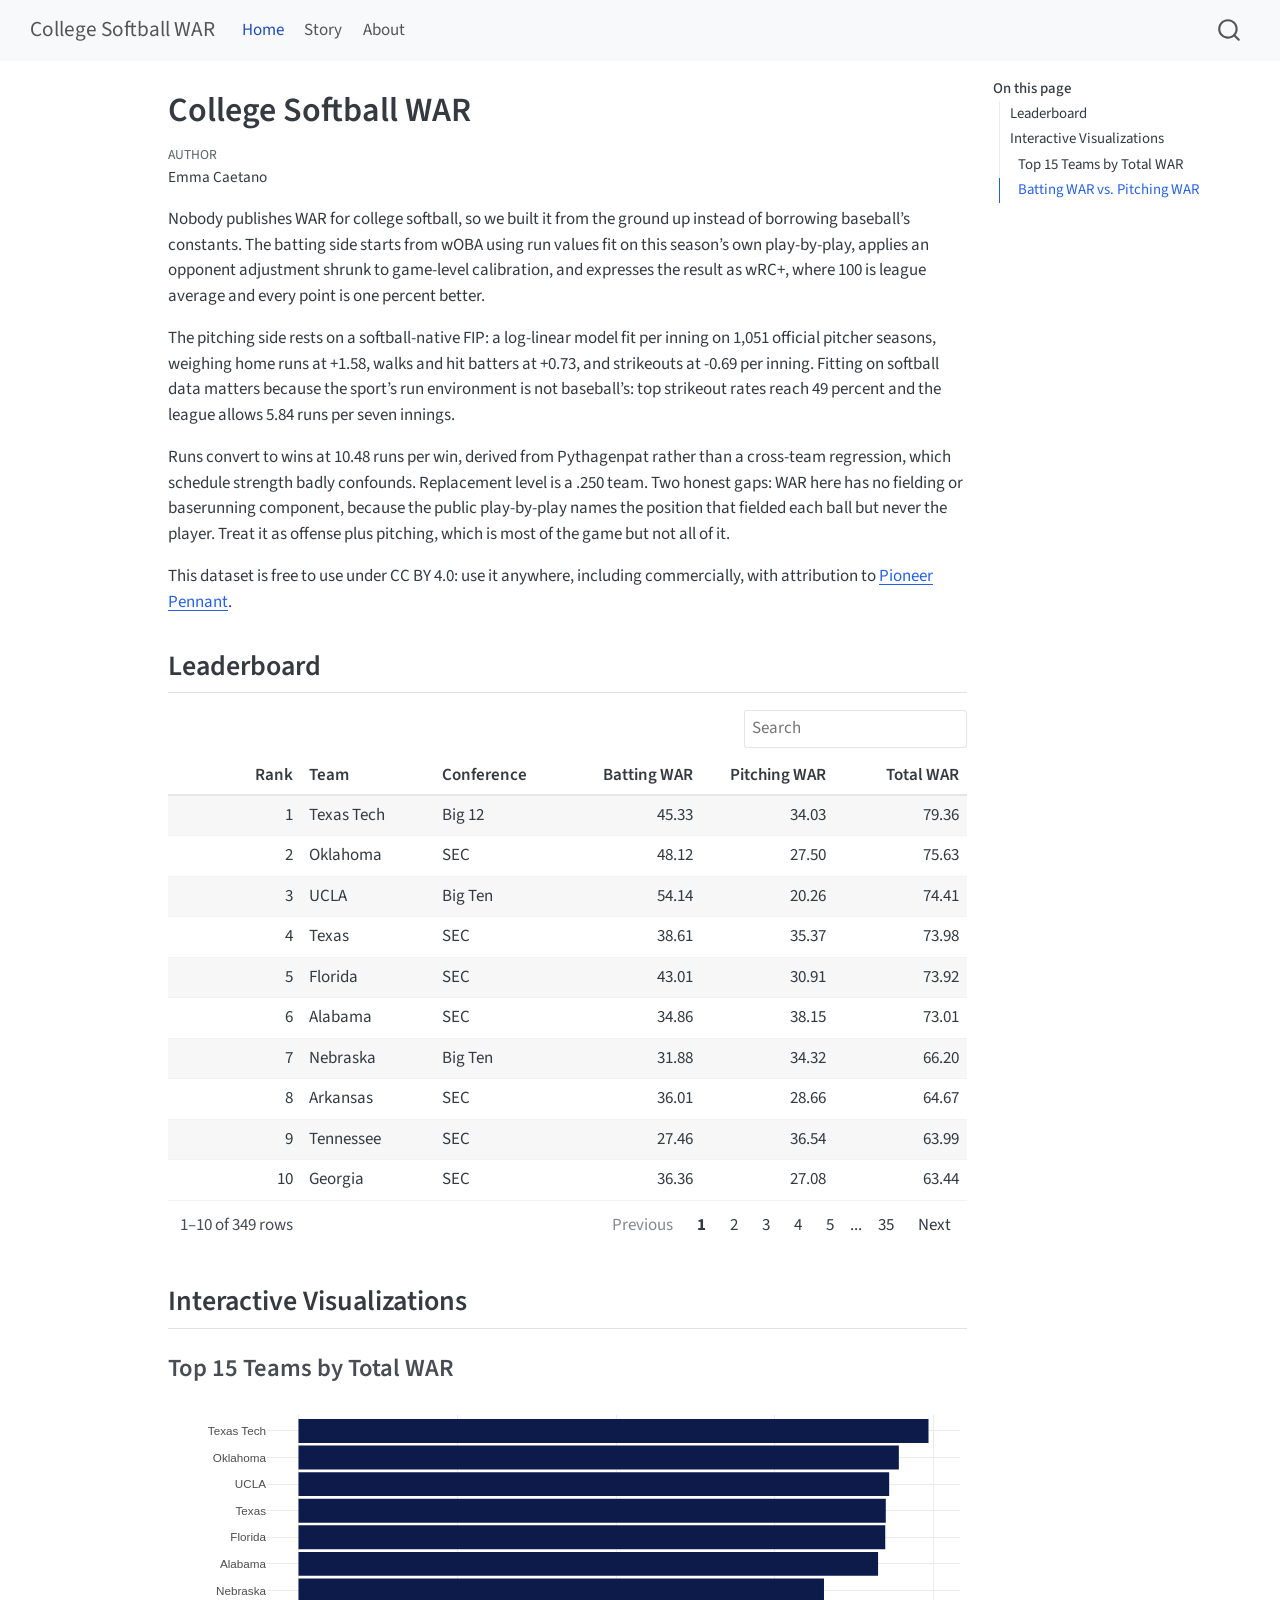
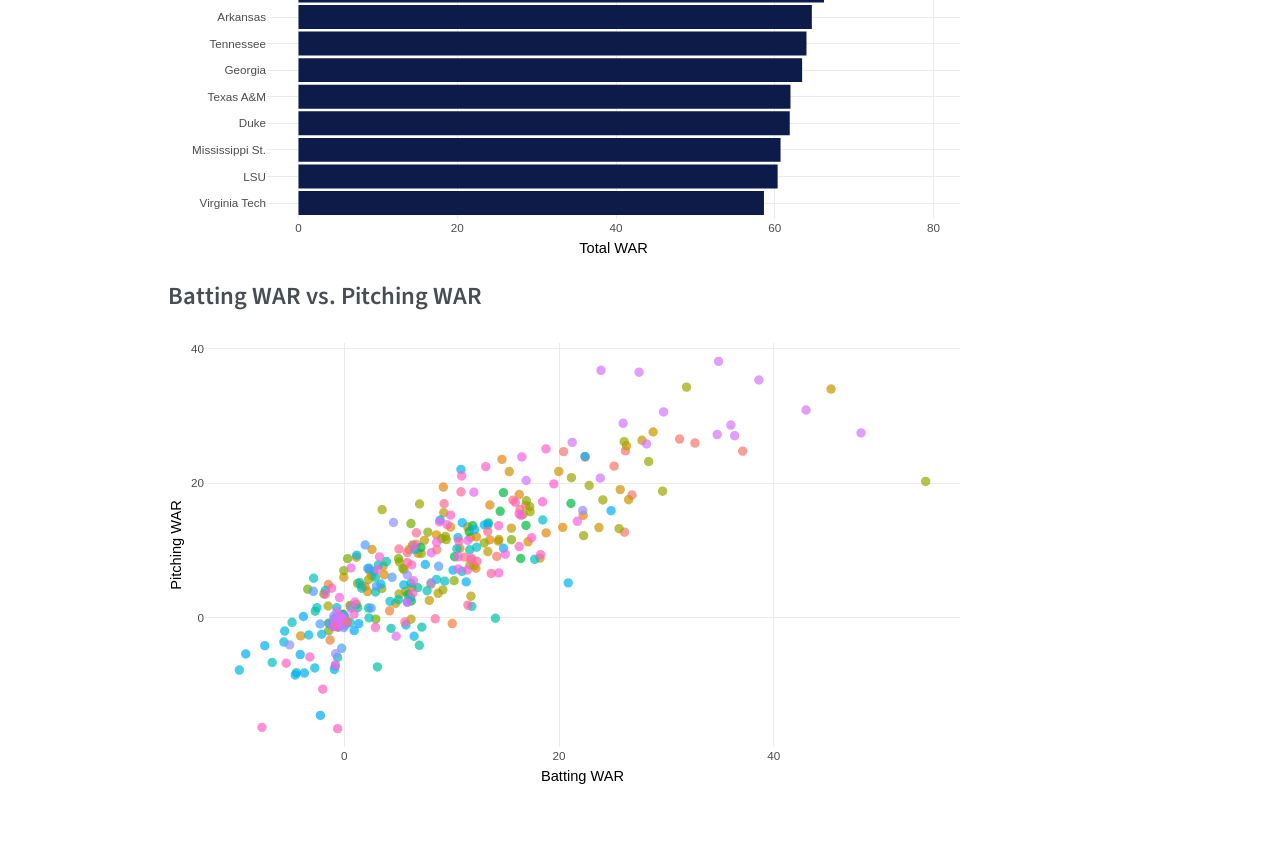
==== commit 349c0d46: "Built site for gh-pages" ====
--- a/index.html
+++ b/index.html
@@ -8,7 +8,7 @@
 
 <meta name="author" content="Emma Caetano">
 
-<title>College softball – College Softball WAR</title>
+<title>College Softball WAR</title>
 <style>
 /* Default styles provided by pandoc.
 ** See https://pandoc.org/MANUAL.html#variables-for-html for config info.
@@ -74,8 +74,14 @@
     "search-label": "Search"
   }
 }</script>
+<script src="site_libs/core-js-2.5.3/shim.min.js"></script>
+<script src="site_libs/react-18.2.0/react.min.js"></script>
+<script src="site_libs/react-18.2.0/react-dom.min.js"></script>
+<script src="site_libs/reactwidget-2.0.0/react-tools.js"></script>
 <link href="site_libs/htmltools-fill-0.5.9/fill.css" rel="stylesheet">
 <script src="site_libs/htmlwidgets-1.6.4/htmlwidgets.js"></script>
+<link href="site_libs/reactable-0.4.5/reactable.css" rel="stylesheet">
+<script src="site_libs/reactable-binding-0.4.5/reactable.js"></script>
 <script src="site_libs/plotly-binding-4.12.1/plotly.js"></script>
 <script src="site_libs/typedarray-0.1/typedarray.min.js"></script>
 <script src="site_libs/jquery-3.5.1/jquery.min.js"></script>
@@ -110,14 +116,6 @@
 <span class="menu-text">Home</span></a>
   </li>  
   <li class="nav-item">
-    <a class="nav-link" href="./leaderboard.html"> 
-<span class="menu-text">Leaderboard</span></a>
-  </li>  
-  <li class="nav-item">
-    <a class="nav-link" href="./explore.html"> 
-<span class="menu-text">Exploration</span></a>
-  </li>  
-  <li class="nav-item">
     <a class="nav-link" href="./story.html"> 
 <span class="menu-text">Story</span></a>
   </li>  
@@ -141,7 +139,12 @@
     <h2 id="toc-title">On this page</h2>
    
   <ul>
-  <li><a href="#batting-war-vs.-pitching-war" id="toc-batting-war-vs.-pitching-war" class="nav-link active" data-scroll-target="#batting-war-vs.-pitching-war">Batting WAR vs.&nbsp;Pitching WAR</a></li>
+  <li><a href="#leaderboard" id="toc-leaderboard" class="nav-link active" data-scroll-target="#leaderboard">Leaderboard</a></li>
+  <li><a href="#interactive-visualizations" id="toc-interactive-visualizations" class="nav-link" data-scroll-target="#interactive-visualizations">Interactive Visualizations</a>
+  <ul class="collapse">
+  <li><a href="#top-15-teams-by-total-war" id="toc-top-15-teams-by-total-war" class="nav-link" data-scroll-target="#top-15-teams-by-total-war">Top 15 Teams by Total WAR</a></li>
+  <li><a href="#batting-war-vs.-pitching-war" id="toc-batting-war-vs.-pitching-war" class="nav-link" data-scroll-target="#batting-war-vs.-pitching-war">Batting WAR vs.&nbsp;Pitching WAR</a></li>
+  </ul></li>
   </ul>
 </nav>
     </div>
@@ -150,7 +153,7 @@
 
 <header id="title-block-header" class="quarto-title-block default">
 <div class="quarto-title">
-<h1 class="title">College softball</h1>
+<h1 class="title">College Softball WAR</h1>
 </div>
 
 
@@ -173,17 +176,41 @@
 </header>
 
 
+<p>Nobody publishes WAR for college softball, so we built it from the ground up instead of borrowing baseball’s constants. The batting side starts from wOBA using run values fit on this season’s own play-by-play, applies an opponent adjustment shrunk to game-level calibration, and expresses the result as wRC+, where 100 is league average and every point is one percent better.</p>
+<p>The pitching side rests on a softball-native FIP: a log-linear model fit per inning on 1,051 official pitcher seasons, weighing home runs at +1.58, walks and hit batters at +0.73, and strikeouts at -0.69 per inning. Fitting on softball data matters because the sport’s run environment is not baseball’s: top strikeout rates reach 49 percent and the league allows 5.84 runs per seven innings.</p>
+<p>Runs convert to wins at 10.48 runs per win, derived from Pythagenpat rather than a cross-team regression, which schedule strength badly confounds. Replacement level is a .250 team. Two honest gaps: WAR here has no fielding or baserunning component, because the public play-by-play names the position that fielded each ball but never the player. Treat it as offense plus pitching, which is most of the game but not all of it.</p>
+<p>This dataset is free to use under CC BY 4.0: use it anywhere, including commercially, with attribution to <a href="https://pioneerpennant.com">Pioneer Pennant</a>.</p>
+<section id="leaderboard" class="level2">
+<h2 class="anchored" data-anchor-id="leaderboard">Leaderboard</h2>
+<div class="cell">
+<div class="cell-output-display">
+<div class="reactable html-widget html-fill-item" id="htmlwidget-04d58b8a7663f25f1479" style="width:auto;height:auto;"></div>
+<script type="application/json" data-for="htmlwidget-04d58b8a7663f25f1479">{"x":{"tag":{"name":"Reactable","attribs":{"data":{"Rank":[1,2,3,4,5,6,7,8,9,10,11,12,13,14,15,16,17,18,19,20,21,22,23,24,25,26,27,28,29,30,31,32,33,34,35,36,37,38,39,40,41,42,43,44,45,46,47,48,49,50,51,52,53,54,55,56,57,58,59,60,61,62,63,64,65,66,67,68,69,70,71,72,73,74,75,76,77,78,79,80,81,82,83,84,85,86,87,88,89,90,91,92,93,94,95,96,97,98,99,100,101,102,103,104,105,106,107,108,109,110,111,112,113,114,115,116,117,118,119,120,121,122,123,124,125,126,127,128,129,130,131,132,133,134,135,136,137,138,139,140,141,142,143,144,145,146,147,148,149,150,151,152,153,154,155,156,157,158,159,160,161,162,163,164,165,166,167,168,169,170,171,172,173,174,175,176,177,178,179,180,181,182,183,184,185,186,187,188,189,190,191,192,193,194,195,196,197,198,199,200,201,202,203,204,205,206,207,208,209,210,211,212,213,214,215,216,217,218,219,220,221,222,223,224,225,226,227,228,229,230,231,232,233,234,235,236,237,238,239,240,241,242,243,244,245,246,247,248,249,250,251,252,253,254,255,256,257,258,259,260,261,262,263,264,265,266,267,268,269,270,271,272,273,274,275,276,277,278,279,280,281,282,283,284,285,286,287,288,289,290,291,292,293,294,295,296,297,298,299,300,301,302,303,304,305,306,307,308,309,310,311,312,313,314,315,316,317,318,319,320,321,322,323,324,325,326,327,328,329,330,331,332,333,334,335,336,337,338,339,340,341,342,343,344,345,346,347,348,349],"Team":["Texas Tech","Oklahoma","UCLA","Texas","Florida","Alabama","Nebraska","Arkansas","Tennessee","Georgia","Texas A&M","Duke","Mississippi St.","LSU","Virginia Tech","Florida St.","Oklahoma St.","South Carolina","Arizona St.","Ole Miss","Oregon","UCF","Washington","Georgia Tech","Indiana","Stanford","Missouri","Grand Canyon","Clemson","Virginia","Louisville","Kansas","Auburn","Arizona","Texas St.","Michigan","Northwestern","Utah","Penn St.","Nevada","Southeastern La.","Marshall","Ohio St.","North Carolina","South Fla.","Boston U.","Jacksonville St.","Wichita St.","Kentucky","Iowa St.","Baylor","McNeese","Louisiana","South Alabama","Fla. Atlantic","Rutgers","Cal St. Fullerton","Purdue","Stetson","NC State","Western Ky.","Saint Mary's (CA)","Troy","Wisconsin","Miami (OH)","Belmont","Notre Dame","ULM","Iowa","Omaha","St. Thomas (MN)","Charlotte","UNC Greensboro","Liberty","Louisiana Tech","North Florida","California Baptist","James Madison","UConn","East Carolina","Central Ark.","Southern Miss.","App State","FIU","Campbell","Boise St.","Houston","San Diego St.","Coastal Carolina","Ohio","LMU (CA)","Oregon St.","UNI","Idaho St.","BYU","Sam Houston","New Mexico","New Mexico St.","Georgia St.","UNLV","Southern Ill.","North Texas","Jacksonville","Sacramento St.","UIW","Delaware","North Ala.","UC Santa Barbara","Minnesota","Tulsa","Fresno St.","Ga. Southern","UAB","California","Creighton","Nicholls","Samford","Akron","Colorado St.","Austin Peay","Princeton","Maryland","Michigan St.","South Dakota St.","UTSA","FGCU","Long Beach St.","Tarleton St.","Western Mich.","Western Caro.","Hawaii","Seattle U","Utah Valley","UNCW","Boston College","SFA","Providence","Lamar University","Radford","Memphis","USC Upstate","Middle Tenn.","Santa Clara","St. John's (NY)","Army West Point","Pittsburgh","North Dakota St.","Wofford","Central Mich.","Northwestern St.","Syracuse","Missouri St.","Illinois St.","UC Davis","South Dakota","Illinois","Murray St.","Utah St.","Fordham","Eastern Ill.","Eastern Ky.","UC San Diego","Pacific","San Jose St.","San Diego","Northern Colo.","Ball St.","NIU","Florida A&M","Southern Utah","Robert Morris","Col. of Charleston","Buffalo","Winthrop","UT Arlington","Gardner-Webb","Colgate","Queens (NC)","Hofstra","UT Martin","Saint Joseph's","George Washington","Montana","North Dakota","Columbia","Lehigh","Chattanooga","Marist","Harvard","Youngstown St.","Georgetown","Bowling Green","Villanova","Butler","Indiana St.","Lindenwood","Evansville","Kansas City","Loyola Chicago","Lipscomb","Prairie View","Massachusetts","DePaul","Howard","SIUE","Kennesaw St.","Portland St.","Toledo","Binghamton","Elon","Brown","Dayton","UTEP","Longwood","Valparaiso","Utah Tech","Drake","Mercer","ETSU","Presbyterian","CSUN","Penn","Southeast Mo. St.","Cal Poly","Seton Hall","Yale","Kent St.","Fairfield","George Mason","Bryant","Towson","West Ga.","Iona","Weber St.","Saint Louis","Cornell","UAlbany","Abilene Christian","Bradley","Tennessee Tech","UIC","Northern Ky.","UMass Lowell","A&M-Corpus Christi","Texas Southern","Rhode Island","Siena","Green Bay","Dartmouth","Oakland","Drexel","Houston Christian","UC Riverside","UMBC","Rider","Sacred Heart","Furman","Lafayette","Southern U.","Stony Brook","Alabama St.","Jackson St.","Southern Ind.","N.C. A&T","Canisius","LIU","Monmouth","Henderson St.","Mich.-Dearborn","Tuskegee","Charleston So.","Belhaven","Northwestern Ohio","Quinnipiac","Fort Valley St.","Edinboro","Husson","St. Thomas (TX)","UW-River Falls","Bellarmine","CSU Bakersfield","Wayne St. (MI)","La. Christian","Mt. Marty","Mont. St. Billings","Lawrence Tech","Cleary","DeSales","Rochester Christian","Huston-Tillotson","Dakota St.","Jefferson","Lourdes","Lincoln (MO)","Central Conn. St.","Mount St. Mary's","Dillard","Dallas Christian","Miles","Claflin","Lane","Wiley","Chestnut Hill","Bowie St.","Oakwood","Mid-Atlantic Christ.","Detroit Mercy","Bluefield St.","Virginia Union","Johnson C. Smith","Benedict","La Roche","Xavier (LA)","Bethune-Cookman","Lincoln (PA)","Arlington Baptist","Morehead St.","Hampton","Wagner","IU Indy","South Carolina St.","Maine","Western Ill.","Merrimack","Norfolk St.","Bucknell","Manhattan","St. Bonaventure","Delaware St.","East Texas A&M","Tennessee St.","Morgan St.","Ark.-Pine Bluff","Holy Cross","N.C. Central","Mercyhurst","Coppin St.","Le Moyne","FDU","Alcorn","Niagara","Grambling","Stonehill","Saint Peter's","New Haven","Saint Francis","Alabama A&M","UMES","Mississippi Val."],"Conference":["Big 12","SEC","Big Ten","SEC","SEC","SEC","Big Ten","SEC","SEC","SEC","SEC","ACC","SEC","SEC","ACC","ACC","Big 12","SEC","Big 12","SEC","Big Ten","Big 12","Big Ten","ACC","Big Ten","ACC","SEC","Mountain West","ACC","ACC","ACC","Big 12","SEC","Big 12","Sun Belt","Big Ten","Big Ten","Big 12","Big Ten","Mountain West","Southland","Sun Belt","Big Ten","ACC","American","Patriot League","Conference USA","American","SEC","Big 12","Big 12","Southland","Sun Belt","Sun Belt","American","Big Ten","Big West","Big Ten","ASUN","ACC","Conference USA","WCC","Sun Belt","Big Ten","MAC","Missouri Valley","ACC","Sun Belt","Big Ten","Summit League","Summit League","American","SoCon","Conference USA","Conference USA","ASUN","WAC","Sun Belt","Big East","American","ASUN","Sun Belt","Sun Belt","Conference USA","CAA","Mountain West","Big 12","Mountain West","Sun Belt","MAC","WCC","WCC","Missouri Valley","Big Sky","Big 12","Conference USA","Mountain West","Conference USA","Sun Belt","Mountain West","Missouri Valley","American","ASUN","Big Sky","Southland","Conference USA","ASUN","Big West","Big Ten","American","Mountain West","Sun Belt","American","ACC","Big East","Southland","SoCon","MAC","Mountain West","Uac","Ivy League","Big Ten","Big Ten","Summit League","American","ASUN","Big West","WAC","MAC","SoCon","Big West","WCC","WAC","CAA","ACC","Southland","Big East","Southland","Big South","American","Big South","Conference USA","WCC","Big East","Patriot League","ACC","Summit League","SoCon","MAC","Southland","ACC","Conference USA","Missouri Valley","Big West","Summit League","Big Ten","Missouri Valley","Mountain West","Atlantic 10","Ohio Valley","ASUN","Big West","WCC","Mountain West","WCC","Big Sky","MAC","MAC","SWAC","WAC","Horizon League","CAA","MAC","Big South","WAC","Big South","Patriot League","ASUN","CAA","Ohio Valley","Atlantic 10","Atlantic 10","Big Sky","Summit League","Ivy League","Patriot League","SoCon","MAAC","Ivy League","Horizon League","Big East","MAC","Big East","Big East","Missouri Valley","Ohio Valley","Missouri Valley","Summit League","Atlantic 10","ASUN","SWAC","MAC","Big East","MEAC","Ohio Valley","Conference USA","Big Sky","MAC","America East","CAA","Ivy League","Atlantic 10","Conference USA","Big South","Missouri Valley","WAC","Missouri Valley","SoCon","SoCon","Big South","Big West","Ivy League","Ohio Valley","Big West","Big East","Ivy League","MAC","MAAC","Atlantic 10","America East","CAA","ASUN","MAAC","Big Sky","Atlantic 10","Ivy League","America East","WAC","Missouri Valley","Ohio Valley","Missouri Valley","Horizon League","America East","Southland","SWAC","Atlantic 10","MAAC","Horizon League","Ivy League","Horizon League","CAA","Southland","Big West","America East","MAAC","MAAC","SoCon","Patriot League","SWAC","CAA","SWAC","SWAC","Ohio Valley","CAA","MAAC","NEC","CAA","Gac","Other","Siac","Big South","Ccs","Other","MAAC","Siac","Psac","North Atlantic","Scac","Wiac","ASUN","Big West","Gliac","Other","Other","Great Northwest","Other","Other","Mac Freedom","Other","Other","Other","Cacc","Other","Glvc","NEC","MAAC","Other","Other","Siac","Ciaa","Siac","Other","Cacc","Ciaa","Other","Other","Horizon League","Ciaa","Ciaa","Ciaa","Siac","Amcc","Other","SWAC","Ciaa","Other","Ohio Valley","CAA","NEC","Horizon League","MEAC","America East","Ohio Valley","MAAC","MEAC","Patriot League","MAAC","Atlantic 10","MEAC","Southland","Ohio Valley","MEAC","SWAC","Patriot League","MEAC","NEC","MEAC","NEC","NEC","SWAC","MAAC","SWAC","NEC","MAAC","NEC","NEC","SWAC","MEAC","SWAC"],"Batting WAR":[45.334,48.124,54.144,38.61,43.008,34.856,31.879,36.006,27.455,36.36,34.731,37.101,23.905,29.74,32.66,31.231,28.764,25.975,27.729,28.15,26.071,26.292,28.351,26.183,29.646,25.13,21.229,22.419,22.439,20.426,26.793,25.702,23.845,26.48,18.789,22.809,21.159,19.976,24.088,24.853,16.537,19.517,25.595,26.1,14.689,22.209,21.115,22.255,16.946,23.72,15.367,21.703,18.467,13.181,16.302,22.298,16.963,17.28,20.346,16.904,14.824,15.714,15.935,17.315,18.487,10.869,16.369,10.937,16.658,16.284,16.458,18.804,12.071,16.924,14.523,13.563,10.876,17.455,15.568,9.233,17.119,14.377,18.285,13.42,15.573,13.381,18.239,13.056,16.292,17.738,9.302,13.363,20.86,14.405,14.357,11.969,12.137,16.434,9.907,14.833,10.995,13.551,11.502,9.27,15,11.633,12.311,13.034,7.018,11.756,8.939,9.579,9.898,14.206,13.375,8.871,11.515,12.319,10.595,10.681,11.688,9.425,9.51,14.396,10.771,8.589,9.065,12.362,10.497,11.84,7.787,11.82,13.687,6.216,11.198,8.599,12.086,10.608,3.532,12.265,11.71,10.277,6.719,7.466,4.591,8.617,11.475,10.616,10.967,8.116,6.707,7.136,10.132,6.361,6.49,7.175,6.582,11.362,6.867,8.791,6.034,10.235,5.874,7.552,5.101,11.8,9.351,8.592,6.286,5.875,14.081,5.065,11.883,5.142,11.52,9.186,8.09,8.076,5.468,1.953,2.59,5.574,8.747,3.291,3.928,5.876,6.446,7.721,6.212,6.853,3.634,3.191,6.299,7.92,1.165,4.458,5.553,3.081,1.14,3.726,6.382,2.32,5.727,2.749,2.191,5.934,2.367,6.19,10.06,0.319,2.905,2.563,6.25,5.111,3.412,8.472,5.884,5.872,0.634,2.28,3.504,5.052,2.998,-0.04,4.79,2.91,4.267,1.445,1.946,1.661,1.256,2.173,1.621,6.227,-0.039,7.228,4.225,5.651,5.746,2.511,6.508,2.265,-1.473,0.992,-1.168,1.136,-2.85,6.996,4.366,1.253,2.945,-0.439,0.538,0.594,2.311,-1.76,4.837,0.631,-1.758,-1.885,2.911,0.913,-2.874,-3.395,-0.688,1.355,-0.093,-0.126,0.046,-0.684,-1.504,0.064,-0.247,0.561,-0.324,-0.04,-0.334,-0.218,0.255,0.258,-0.455,-0.639,0.224,-0.218,-0.386,-0.969,-0.475,-0.322,-0.783,-0.425,-0.461,-0.614,-0.643,-0.287,0.926,-2.535,-0.942,0.029,-0.838,-0.532,-0.375,-0.35,-0.787,-0.49,-0.036,-0.745,-2.698,-1.02,-0.529,-0.749,-0.604,-0.803,-1.316,-0.942,-1.456,-1.102,-2.248,-1.442,-3.798,3.093,-2.092,-1.317,-0.237,-4.854,-3.303,-0.797,-0.614,-4.054,-5.541,-0.824,-0.836,-0.924,-3.202,-5.084,-5.618,-4.096,-2.737,-7.393,-3.706,-5.4,-4.445,-1.998,-4.555,-6.705,-9.171,-2.219,-0.612,-9.767,-7.661],"Pitching WAR":[34.028,27.503,20.264,35.373,30.906,38.154,34.319,28.661,36.538,27.082,27.246,24.782,36.821,30.616,25.976,26.575,27.63,28.927,26.392,25.853,26.195,25.568,23.221,24.814,18.814,22.541,26.083,23.992,23.893,24.708,18.238,19.045,20.755,17.541,25.112,19.658,20.822,21.754,17.504,15.905,23.912,19.903,13.22,12.7,23.553,15.93,16.975,15.214,20.406,13.385,21.735,14.325,17.23,22.468,18.312,12.186,17.388,16.503,13.42,16.697,18.592,17.472,17.152,15.75,14.514,22.059,16.081,21.083,15.346,15.431,15.214,12.599,18.653,13.711,15.811,16.755,18.719,11.879,13.3,19.421,11.265,13.682,9.353,14.076,11.585,13.769,8.84,13.793,10.557,8.659,16.941,12.81,5.15,11.598,11.366,13.68,13.082,8.784,15.242,10.303,14.114,11.555,13.494,15.607,9.421,12.775,12.008,11.098,16.896,11.927,14.514,13.825,13.46,9.086,9.817,14.235,11.47,10.458,11.882,11.35,10.082,12.081,11.602,6.64,10.265,12.301,11.718,8.375,10.239,8.854,12.703,8.609,6.551,13.987,8.986,11.192,7.686,9.028,16.061,7.326,7.824,9.048,12.605,11.482,14.14,10.095,7.075,7.236,6.871,9.65,10.917,10.412,7.05,10.791,10.637,9.523,10.102,5.295,9.575,7.614,10.115,5.481,9.66,7.884,10.186,3.162,5.407,5.67,7.834,8.185,-0.121,8.75,1.637,8.272,1.834,4.108,5.161,4.967,7.312,10.791,10.117,7.129,3.591,9.011,8.326,6.319,5.454,3.972,5.097,4.443,7.62,7.83,4.49,2.537,9.282,5.973,4.847,7.096,8.969,6.351,3.608,7.335,3.874,6.846,7.304,3.405,6.958,2.996,-0.919,8.757,6,6.188,2.445,3.483,4.97,-0.205,2.325,2.249,7.368,5.655,4.315,2.654,4.653,6.962,2.095,3.792,2.391,5.196,4.577,4.714,5.062,3.849,4.356,-0.269,5.988,-1.444,0.989,-0.694,-1.131,1.388,-2.809,1.396,4.903,2.286,4.36,1.939,5.837,-4.153,-1.628,1.454,-0.253,2.962,1.798,1.655,-0.07,4,-2.808,1.357,3.457,3.504,-1.472,0.494,3.886,4.211,1.462,-0.928,0.473,0.402,0.185,0.89,1.7,-0.011,0.123,-0.764,0.065,-0.265,-0.017,-0.164,-0.651,-0.659,0.006,0.122,-0.917,-0.494,-0.326,0.194,-0.306,-0.472,-0.035,-0.465,-0.458,-0.399,-0.391,-0.749,-1.969,1.463,-0.202,-1.206,-0.434,-0.797,-0.964,-1.076,-0.669,-1.019,-1.507,-0.882,0.929,-0.859,-1.427,-1.223,-1.465,-1.275,-0.908,-1.38,-0.87,-1.349,-0.985,-1.989,0.14,-7.378,-2.509,-3.376,-4.607,-0.726,-2.62,-5.411,-5.954,-2.752,-2.031,-7.076,-7.264,-7.752,-5.895,-4.091,-3.672,-5.53,-7.529,-4.208,-8.291,-6.828,-8.224,-10.693,-8.57,-6.72,-5.449,-14.596,-16.571,-7.841,-16.38],"Total WAR":[79.363,75.627,74.408,73.983,73.915,73.011,66.198,64.667,63.993,63.442,61.977,61.883,60.726,60.357,58.636,57.806,56.394,54.902,54.121,54.003,52.266,51.86,51.572,50.997,48.461,47.671,47.312,46.411,46.331,45.133,45.032,44.747,44.601,44.021,43.901,42.468,41.981,41.73,41.592,40.758,40.449,39.42,38.815,38.8,38.242,38.139,38.09,37.469,37.352,37.106,37.103,36.029,35.697,35.649,34.614,34.484,34.351,33.784,33.765,33.602,33.416,33.186,33.086,33.065,33.001,32.928,32.45,32.021,32.004,31.715,31.672,31.403,30.724,30.635,30.333,30.319,29.595,29.334,28.868,28.654,28.384,28.059,27.638,27.496,27.158,27.151,27.079,26.848,26.848,26.396,26.242,26.172,26.01,26.004,25.723,25.649,25.218,25.218,25.149,25.136,25.11,25.106,24.995,24.877,24.421,24.408,24.319,24.132,23.914,23.683,23.453,23.404,23.358,23.291,23.192,23.106,22.985,22.777,22.478,22.031,21.77,21.506,21.112,21.036,21.036,20.89,20.783,20.737,20.736,20.693,20.491,20.429,20.238,20.202,20.184,19.791,19.772,19.636,19.593,19.59,19.535,19.325,19.325,18.948,18.73,18.712,18.55,17.851,17.837,17.765,17.624,17.548,17.182,17.152,17.127,16.698,16.684,16.656,16.441,16.405,16.149,15.716,15.534,15.435,15.286,14.963,14.758,14.262,14.121,14.06,13.96,13.814,13.521,13.415,13.353,13.294,13.251,13.044,12.78,12.744,12.707,12.703,12.338,12.302,12.254,12.195,11.901,11.692,11.309,11.296,11.255,11.022,10.789,10.457,10.447,10.431,10.4,10.177,10.109,10.077,9.99,9.654,9.601,9.595,9.495,9.339,9.325,9.186,9.141,9.076,8.905,8.751,8.695,8.594,8.383,8.267,8.209,8.121,8.002,7.934,7.819,7.706,7.651,6.921,6.885,6.702,6.658,6.641,6.523,6.375,6.318,6.022,5.977,5.957,5.949,5.784,5.214,4.958,4.616,3.899,3.699,3.661,3.43,3.278,3.192,3.074,2.987,2.842,2.738,2.708,2.692,2.523,2.337,2.248,2.241,2.239,2.029,1.988,1.698,1.619,1.44,1.408,1.012,0.816,0.774,0.427,0.379,0.276,0.231,0.205,0.196,0.053,-0.124,-0.202,-0.26,-0.305,-0.351,-0.382,-0.396,-0.401,-0.449,-0.517,-0.693,-0.712,-0.712,-0.775,-0.78,-0.794,-0.818,-0.89,-0.919,-1.013,-1.035,-1.037,-1.043,-1.072,-1.144,-1.177,-1.272,-1.329,-1.339,-1.425,-1.456,-1.509,-1.542,-1.628,-1.769,-1.88,-1.956,-1.972,-2.07,-2.078,-2.223,-2.323,-2.325,-2.451,-3.232,-3.431,-3.658,-4.285,-4.601,-4.693,-4.844,-5.58,-5.923,-6.208,-6.568,-6.807,-7.572,-7.901,-8.1,-8.675,-9.097,-9.175,-9.29,-9.625,-10.267,-11.6,-11.997,-12.228,-12.669,-12.691,-13.125,-13.425,-14.62,-16.816,-17.183,-17.608,-24.04]},"columns":[{"id":"Rank","name":"Rank","type":"numeric"},{"id":"Team","name":"Team","type":"character"},{"id":"Conference","name":"Conference","type":"character"},{"id":"Batting WAR","name":"Batting WAR","type":"numeric","format":{"cell":{"digits":2},"aggregated":{"digits":2}}},{"id":"Pitching WAR","name":"Pitching WAR","type":"numeric","format":{"cell":{"digits":2},"aggregated":{"digits":2}}},{"id":"Total WAR","name":"Total WAR","type":"numeric","format":{"cell":{"digits":2},"aggregated":{"digits":2}}}],"searchable":true,"defaultPageSize":10,"striped":true,"dataKey":"53a10aa623c70cfc5759ec9bfed5a42a"},"children":[]},"class":"reactR_markup"},"evals":[],"jsHooks":[]}</script>
+</div>
+</div>
+</section>
+<section id="interactive-visualizations" class="level2">
+<h2 class="anchored" data-anchor-id="interactive-visualizations">Interactive Visualizations</h2>
+<section id="top-15-teams-by-total-war" class="level3">
+<h3 class="anchored" data-anchor-id="top-15-teams-by-total-war">Top 15 Teams by Total WAR</h3>
+<div class="cell">
+<div class="cell-output-display">
+<div class="plotly html-widget html-fill-item" id="htmlwidget-4d0b231bfafbd882d92c" style="width:100%;height:464px;"></div>
+<script type="application/json" data-for="htmlwidget-4d0b231bfafbd882d92c">{"x":{"data":[{"orientation":"v","width":[79.363,75.626999999999995,74.408000000000001,73.983000000000004,73.915000000000006,73.010999999999996,66.197999999999993,64.667000000000002,63.993000000000002,63.442,61.976999999999997,61.883000000000003,60.725999999999999,60.356999999999999,58.636000000000003],"base":[14.550000000000001,13.550000000000001,12.550000000000001,11.550000000000001,10.550000000000001,9.5500000000000007,8.5500000000000007,7.5499999999999998,6.5499999999999998,5.5499999999999998,4.5499999999999998,3.5499999999999998,2.5499999999999998,1.55,0.55000000000000004],"x":[39.6815,37.813499999999998,37.204000000000001,36.991500000000002,36.957500000000003,36.505499999999998,33.098999999999997,32.333500000000001,31.996500000000001,31.721,30.988499999999998,30.941500000000001,30.363,30.1785,29.318000000000001],"y":[0.89999999999999858,0.89999999999999858,0.89999999999999858,0.89999999999999858,0.89999999999999858,0.89999999999999858,0.89999999999999858,0.89999999999999947,0.90000000000000036,0.90000000000000036,0.90000000000000036,0.90000000000000036,0.90000000000000036,0.90000000000000013,0.89999999999999991],"text":["<b>Texas Tech<\/b><br>Conference: Big 12<br>Total WAR: 79.36","<b>Oklahoma<\/b><br>Conference: SEC<br>Total WAR: 75.63","<b>UCLA<\/b><br>Conference: Big Ten<br>Total WAR: 74.41","<b>Texas<\/b><br>Conference: SEC<br>Total WAR: 73.98","<b>Florida<\/b><br>Conference: SEC<br>Total WAR: 73.92","<b>Alabama<\/b><br>Conference: SEC<br>Total WAR: 73.01","<b>Nebraska<\/b><br>Conference: Big Ten<br>Total WAR: 66.2","<b>Arkansas<\/b><br>Conference: SEC<br>Total WAR: 64.67","<b>Tennessee<\/b><br>Conference: SEC<br>Total WAR: 63.99","<b>Georgia<\/b><br>Conference: SEC<br>Total WAR: 63.44","<b>Texas A&M<\/b><br>Conference: SEC<br>Total WAR: 61.98","<b>Duke<\/b><br>Conference: ACC<br>Total WAR: 61.88","<b>Mississippi St.<\/b><br>Conference: SEC<br>Total WAR: 60.73","<b>LSU<\/b><br>Conference: SEC<br>Total WAR: 60.36","<b>Virginia Tech<\/b><br>Conference: ACC<br>Total WAR: 58.64"],"type":"bar","textposition":"none","marker":{"autocolorscale":false,"color":"rgba(13,27,75,1)","line":{"width":1.8897637795275593,"color":"transparent"}},"showlegend":false,"xaxis":"x","yaxis":"y","hoverinfo":"text","frame":null}],"layout":{"margin":{"t":23.305936073059364,"r":7.3059360730593621,"b":37.260273972602747,"l":98.630136986301395},"paper_bgcolor":"rgba(255,255,255,1)","font":{"color":"rgba(0,0,0,1)","family":"","size":14.611872146118724},"xaxis":{"domain":[0,1],"automargin":true,"type":"linear","autorange":false,"range":[-3.9681500000000001,83.331149999999994],"tickmode":"array","ticktext":["0","20","40","60","80"],"tickvals":[0,20,40,60,80],"categoryorder":"array","categoryarray":["0","20","40","60","80"],"nticks":null,"ticks":"","tickcolor":null,"ticklen":3.6529680365296811,"tickwidth":0,"showticklabels":true,"tickfont":{"color":"rgba(77,77,77,1)","family":"","size":11.68949771689498},"tickangle":-0,"showline":false,"linecolor":null,"linewidth":0,"showgrid":true,"gridcolor":"rgba(235,235,235,1)","gridwidth":0.66417600664176002,"zeroline":false,"anchor":"y","title":{"text":"Total WAR","font":{"color":"rgba(0,0,0,1)","family":"","size":14.611872146118724}},"hoverformat":".2f"},"yaxis":{"domain":[0,1],"automargin":true,"type":"linear","autorange":false,"range":[0.40000000000000002,15.6],"tickmode":"array","ticktext":["Virginia Tech","LSU","Mississippi St.","Duke","Texas A&M","Georgia","Tennessee","Arkansas","Nebraska","Alabama","Florida","Texas","UCLA","Oklahoma","Texas Tech"],"tickvals":[1,2,3,4,5,6,7,8,9,10,11,12,13,14,15],"categoryorder":"array","categoryarray":["Virginia Tech","LSU","Mississippi St.","Duke","Texas A&M","Georgia","Tennessee","Arkansas","Nebraska","Alabama","Florida","Texas","UCLA","Oklahoma","Texas Tech"],"nticks":null,"ticks":"","tickcolor":null,"ticklen":3.6529680365296811,"tickwidth":0,"showticklabels":true,"tickfont":{"color":"rgba(77,77,77,1)","family":"","size":11.68949771689498},"tickangle":-0,"showline":false,"linecolor":null,"linewidth":0,"showgrid":true,"gridcolor":"rgba(235,235,235,1)","gridwidth":0.66417600664176002,"zeroline":false,"anchor":"x","title":{"text":"","font":{"color":"rgba(0,0,0,1)","family":"","size":14.611872146118724}},"hoverformat":".2f"},"shapes":[],"showlegend":false,"legend":{"bgcolor":null,"bordercolor":null,"borderwidth":0,"font":{"color":"rgba(0,0,0,1)","family":"","size":11.68949771689498}},"hovermode":"closest","barmode":"relative"},"config":{"doubleClick":"reset","modeBarButtonsToAdd":["hoverclosest","hovercompare"],"showSendToCloud":false},"source":"A","attrs":{"dae4e4e737e":{"x":{},"y":{},"text":{},"type":"bar"}},"cur_data":"dae4e4e737e","visdat":{"dae4e4e737e":["function (y) ","x"]},"highlight":{"on":"plotly_click","persistent":false,"dynamic":false,"selectize":false,"opacityDim":0.20000000000000001,"selected":{"opacity":1},"debounce":0},"shinyEvents":["plotly_hover","plotly_click","plotly_selected","plotly_relayout","plotly_brushed","plotly_brushing","plotly_clickannotation","plotly_doubleclick","plotly_deselect","plotly_afterplot","plotly_sunburstclick"],"base_url":"https://plot.ly"},"evals":[],"jsHooks":[]}</script>
+</div>
+</div>
+</section>
 <section id="batting-war-vs.-pitching-war" class="level3">
 <h3 class="anchored" data-anchor-id="batting-war-vs.-pitching-war">Batting WAR vs.&nbsp;Pitching WAR</h3>
 <div class="cell">
 <div class="cell-output-display">
-<div class="plotly html-widget html-fill-item" id="htmlwidget-c81c37c296703cb9145c" style="width:100%;height:464px;"></div>
-<script type="application/json" data-for="htmlwidget-c81c37c296703cb9145c">{"x":{"data":[{"x":[37.100999999999999,32.659999999999997,31.231000000000002,26.183,25.129999999999999,22.439,20.425999999999998,26.792999999999999,26.100000000000001,16.904,16.369,14.206,11.198,8.6170000000000009,6.7069999999999999],"y":[24.782,25.975999999999999,26.574999999999999,24.814,22.541,23.893000000000001,24.707999999999998,18.238,12.699999999999999,16.696999999999999,16.081,9.0860000000000003,8.9860000000000007,10.095000000000001,10.917],"text":["<b>Duke<\/b> (ACC)<br>Rank: 12<br>Total WAR: 61.88<br>Batting WAR: 37.1<br>Pitching WAR: 24.78","<b>Virginia Tech<\/b> (ACC)<br>Rank: 15<br>Total WAR: 58.64<br>Batting WAR: 32.66<br>Pitching WAR: 25.98","<b>Florida St.<\/b> (ACC)<br>Rank: 16<br>Total WAR: 57.81<br>Batting WAR: 31.23<br>Pitching WAR: 26.58","<b>Georgia Tech<\/b> (ACC)<br>Rank: 24<br>Total WAR: 51<br>Batting WAR: 26.18<br>Pitching WAR: 24.81","<b>Stanford<\/b> (ACC)<br>Rank: 26<br>Total WAR: 47.67<br>Batting WAR: 25.13<br>Pitching WAR: 22.54","<b>Clemson<\/b> (ACC)<br>Rank: 29<br>Total WAR: 46.33<br>Batting WAR: 22.44<br>Pitching WAR: 23.89","<b>Virginia<\/b> (ACC)<br>Rank: 30<br>Total WAR: 45.13<br>Batting WAR: 20.43<br>Pitching WAR: 24.71","<b>Louisville<\/b> (ACC)<br>Rank: 31<br>Total WAR: 45.03<br>Batting WAR: 26.79<br>Pitching WAR: 18.24","<b>North Carolina<\/b> (ACC)<br>Rank: 44<br>Total WAR: 38.8<br>Batting WAR: 26.1<br>Pitching WAR: 12.7","<b>NC State<\/b> (ACC)<br>Rank: 60<br>Total WAR: 33.6<br>Batting WAR: 16.9<br>Pitching WAR: 16.7","<b>Notre Dame<\/b> (ACC)<br>Rank: 67<br>Total WAR: 32.45<br>Batting WAR: 16.37<br>Pitching WAR: 16.08","<b>California<\/b> (ACC)<br>Rank: 114<br>Total WAR: 23.29<br>Batting WAR: 14.21<br>Pitching WAR: 9.09","<b>Boston College<\/b> (ACC)<br>Rank: 135<br>Total WAR: 20.18<br>Batting WAR: 11.2<br>Pitching WAR: 8.99","<b>Pittsburgh<\/b> (ACC)<br>Rank: 146<br>Total WAR: 18.71<br>Batting WAR: 8.62<br>Pitching WAR: 10.1","<b>Syracuse<\/b> (ACC)<br>Rank: 151<br>Total WAR: 17.62<br>Batting WAR: 6.71<br>Pitching WAR: 10.92"],"type":"scatter","mode":"markers","marker":{"autocolorscale":false,"color":"rgba(248,118,109,1)","opacity":0.69999999999999996,"size":7.559055118110237,"symbol":"circle","line":{"width":1.8897637795275593,"color":"rgba(248,118,109,1)"}},"hoveron":"points","name":"ACC","legendgroup":"ACC","showlegend":true,"xaxis":"x","yaxis":"y","hoverinfo":"text","frame":null},{"x":[-0.80300000000000005],"y":[-1.2749999999999999],"text":"<b>La Roche<\/b> (Amcc)<br>Rank: 312<br>Total WAR: -2.08<br>Batting WAR: -0.8<br>Pitching WAR: -1.27","type":"scatter","mode":"markers","marker":{"autocolorscale":false,"color":"rgba(243,124,87,1)","opacity":0.69999999999999996,"size":7.559055118110237,"symbol":"circle","line":{"width":1.8897637795275593,"color":"rgba(243,124,87,1)"}},"hoveron":"points","name":"Amcc","legendgroup":"Amcc","showlegend":true,"xaxis":"x","yaxis":"y","hoverinfo":"text","frame":null},{"x":[10.06,1.661,4.2249999999999996,-1.4730000000000001,0.59399999999999997,-1.3169999999999999],"y":[-0.91900000000000004,4.7140000000000004,0.98899999999999999,4.9029999999999996,1.655,-3.3759999999999999],"text":["<b>Binghamton<\/b> (America East)<br>Rank: 209<br>Total WAR: 9.14<br>Batting WAR: 10.06<br>Pitching WAR: -0.92","<b>Bryant<\/b> (America East)<br>Rank: 230<br>Total WAR: 6.38<br>Batting WAR: 1.66<br>Pitching WAR: 4.71","<b>UAlbany<\/b> (America East)<br>Rank: 237<br>Total WAR: 5.21<br>Batting WAR: 4.22<br>Pitching WAR: 0.99","<b>UMass Lowell<\/b> (America East)<br>Rank: 243<br>Total WAR: 3.43<br>Batting WAR: -1.47<br>Pitching WAR: 4.9","<b>UMBC<\/b> (America East)<br>Rank: 254<br>Total WAR: 2.25<br>Batting WAR: 0.59<br>Pitching WAR: 1.66","<b>Maine<\/b> (America East)<br>Rank: 322<br>Total WAR: -4.69<br>Batting WAR: -1.32<br>Pitching WAR: -3.38"],"type":"scatter","mode":"markers","marker":{"autocolorscale":false,"color":"rgba(237,129,61,1)","opacity":0.69999999999999996,"size":7.559055118110237,"symbol":"circle","line":{"width":1.8897637795275593,"color":"rgba(237,129,61,1)"}},"hoveron":"points","name":"America East","legendgroup":"America East","showlegend":true,"xaxis":"x","yaxis":"y","hoverinfo":"text","frame":null},{"x":[14.689,22.254999999999999,16.302,18.803999999999998,9.2330000000000005,13.551,11.756,9.8979999999999997,10.771000000000001,12.265000000000001],"y":[23.553000000000001,15.214,18.312000000000001,12.599,19.420999999999999,11.555,11.927,13.460000000000001,10.265000000000001,7.3259999999999996],"text":["<b>South Fla.<\/b> (American)<br>Rank: 45<br>Total WAR: 38.24<br>Batting WAR: 14.69<br>Pitching WAR: 23.55","<b>Wichita St.<\/b> (American)<br>Rank: 48<br>Total WAR: 37.47<br>Batting WAR: 22.25<br>Pitching WAR: 15.21","<b>Fla. Atlantic<\/b> (American)<br>Rank: 55<br>Total WAR: 34.61<br>Batting WAR: 16.3<br>Pitching WAR: 18.31","<b>Charlotte<\/b> (American)<br>Rank: 72<br>Total WAR: 31.4<br>Batting WAR: 18.8<br>Pitching WAR: 12.6","<b>East Carolina<\/b> (American)<br>Rank: 80<br>Total WAR: 28.65<br>Batting WAR: 9.23<br>Pitching WAR: 19.42","<b>North Texas<\/b> (American)<br>Rank: 102<br>Total WAR: 25.11<br>Batting WAR: 13.55<br>Pitching WAR: 11.55","<b>Tulsa<\/b> (American)<br>Rank: 110<br>Total WAR: 23.68<br>Batting WAR: 11.76<br>Pitching WAR: 11.93","<b>UAB<\/b> (American)<br>Rank: 113<br>Total WAR: 23.36<br>Batting WAR: 9.9<br>Pitching WAR: 13.46","<b>UTSA<\/b> (American)<br>Rank: 125<br>Total WAR: 21.04<br>Batting WAR: 10.77<br>Pitching WAR: 10.27","<b>Memphis<\/b> (American)<br>Rank: 140<br>Total WAR: 19.59<br>Batting WAR: 12.27<br>Pitching WAR: 7.33"],"type":"scatter","mode":"markers","marker":{"autocolorscale":false,"color":"rgba(230,135,13,1)","opacity":0.69999999999999996,"size":7.559055118110237,"symbol":"circle","line":{"width":1.8897637795275593,"color":"rgba(230,135,13,1)"}},"hoveron":"points","name":"American","legendgroup":"American","showlegend":true,"xaxis":"x","yaxis":"y","hoverinfo":"text","frame":null},{"x":[20.346,13.563000000000001,17.119,11.502000000000001,12.311,8.5890000000000004,6.0339999999999998,8.0760000000000005,3.726,2.173,0.25800000000000001],"y":[13.42,16.754999999999999,11.265000000000001,13.494,12.007999999999999,12.301,10.115,4.9669999999999996,6.351,3.8490000000000002,-0.65900000000000003],"text":["<b>Stetson<\/b> (ASUN)<br>Rank: 59<br>Total WAR: 33.76<br>Batting WAR: 20.35<br>Pitching WAR: 13.42","<b>North Florida<\/b> (ASUN)<br>Rank: 76<br>Total WAR: 30.32<br>Batting WAR: 13.56<br>Pitching WAR: 16.75","<b>Central Ark.<\/b> (ASUN)<br>Rank: 81<br>Total WAR: 28.38<br>Batting WAR: 17.12<br>Pitching WAR: 11.27","<b>Jacksonville<\/b> (ASUN)<br>Rank: 103<br>Total WAR: 25<br>Batting WAR: 11.5<br>Pitching WAR: 13.49","<b>North Ala.<\/b> (ASUN)<br>Rank: 107<br>Total WAR: 24.32<br>Batting WAR: 12.31<br>Pitching WAR: 12.01","<b>FGCU<\/b> (ASUN)<br>Rank: 126<br>Total WAR: 20.89<br>Batting WAR: 8.59<br>Pitching WAR: 12.3","<b>Eastern Ky.<\/b> (ASUN)<br>Rank: 161<br>Total WAR: 16.15<br>Batting WAR: 6.03<br>Pitching WAR: 10.12","<b>Queens (NC)<\/b> (ASUN)<br>Rank: 178<br>Total WAR: 13.04<br>Batting WAR: 8.08<br>Pitching WAR: 4.97","<b>Lipscomb<\/b> (ASUN)<br>Rank: 200<br>Total WAR: 10.08<br>Batting WAR: 3.73<br>Pitching WAR: 6.35","<b>West Ga.<\/b> (ASUN)<br>Rank: 232<br>Total WAR: 6.02<br>Batting WAR: 2.17<br>Pitching WAR: 3.85","<b>Bellarmine<\/b> (ASUN)<br>Rank: 280<br>Total WAR: -0.4<br>Batting WAR: 0.26<br>Pitching WAR: -0.66"],"type":"scatter","mode":"markers","marker":{"autocolorscale":false,"color":"rgba(222,140,0,1)","opacity":0.69999999999999996,"size":7.559055118110237,"symbol":"circle","line":{"width":1.8897637795275593,"color":"rgba(222,140,0,1)"}},"hoveron":"points","name":"ASUN","legendgroup":"ASUN","showlegend":true,"xaxis":"x","yaxis":"y","hoverinfo":"text","frame":null},{"x":[6.867,2.5899999999999999,5.5739999999999998,1.1399999999999999,2.5630000000000002,1.946,-0.039,1.1359999999999999,-4.0540000000000003],"y":[9.5749999999999993,10.117000000000001,7.1289999999999996,8.9689999999999994,6.1879999999999997,4.577,5.9880000000000004,1.9390000000000001,-2.7519999999999998],"text":["<b>Fordham<\/b> (Atlantic 10)<br>Rank: 159<br>Total WAR: 16.44<br>Batting WAR: 6.87<br>Pitching WAR: 9.57","<b>Saint Joseph's<\/b> (Atlantic 10)<br>Rank: 181<br>Total WAR: 12.71<br>Batting WAR: 2.59<br>Pitching WAR: 10.12","<b>George Washington<\/b> (Atlantic 10)<br>Rank: 182<br>Total WAR: 12.7<br>Batting WAR: 5.57<br>Pitching WAR: 7.13","<b>Loyola Chicago<\/b> (Atlantic 10)<br>Rank: 199<br>Total WAR: 10.11<br>Batting WAR: 1.14<br>Pitching WAR: 8.97","<b>Dayton<\/b> (Atlantic 10)<br>Rank: 212<br>Total WAR: 8.75<br>Batting WAR: 2.56<br>Pitching WAR: 6.19","<b>George Mason<\/b> (Atlantic 10)<br>Rank: 229<br>Total WAR: 6.52<br>Batting WAR: 1.95<br>Pitching WAR: 4.58","<b>Saint Louis<\/b> (Atlantic 10)<br>Rank: 235<br>Total WAR: 5.95<br>Batting WAR: -0.04<br>Pitching WAR: 5.99","<b>Rhode Island<\/b> (Atlantic 10)<br>Rank: 246<br>Total WAR: 3.07<br>Batting WAR: 1.14<br>Pitching WAR: 1.94","<b>St. Bonaventure<\/b> (Atlantic 10)<br>Rank: 328<br>Total WAR: -6.81<br>Batting WAR: -4.05<br>Pitching WAR: -2.75"],"type":"scatter","mode":"markers","marker":{"autocolorscale":false,"color":"rgba(213,145,0,1)","opacity":0.69999999999999996,"size":7.559055118110237,"symbol":"circle","line":{"width":1.8897637795275593,"color":"rgba(213,145,0,1)"}},"hoveron":"points","name":"Atlantic 10","legendgroup":"Atlantic 10","showlegend":true,"xaxis":"x","yaxis":"y","hoverinfo":"text","frame":null},{"x":[45.334000000000003,28.763999999999999,27.728999999999999,26.292000000000002,25.702000000000002,26.48,19.975999999999999,23.719999999999999,15.367000000000001,18.239000000000001,14.356999999999999],"y":[34.027999999999999,27.629999999999999,26.391999999999999,25.568000000000001,19.045000000000002,17.541,21.754000000000001,13.385,21.734999999999999,8.8399999999999999,11.366],"text":["<b>Texas Tech<\/b> (Big 12)<br>Rank: 1<br>Total WAR: 79.36<br>Batting WAR: 45.33<br>Pitching WAR: 34.03","<b>Oklahoma St.<\/b> (Big 12)<br>Rank: 17<br>Total WAR: 56.39<br>Batting WAR: 28.76<br>Pitching WAR: 27.63","<b>Arizona St.<\/b> (Big 12)<br>Rank: 19<br>Total WAR: 54.12<br>Batting WAR: 27.73<br>Pitching WAR: 26.39","<b>UCF<\/b> (Big 12)<br>Rank: 22<br>Total WAR: 51.86<br>Batting WAR: 26.29<br>Pitching WAR: 25.57","<b>Kansas<\/b> (Big 12)<br>Rank: 32<br>Total WAR: 44.75<br>Batting WAR: 25.7<br>Pitching WAR: 19.05","<b>Arizona<\/b> (Big 12)<br>Rank: 34<br>Total WAR: 44.02<br>Batting WAR: 26.48<br>Pitching WAR: 17.54","<b>Utah<\/b> (Big 12)<br>Rank: 38<br>Total WAR: 41.73<br>Batting WAR: 19.98<br>Pitching WAR: 21.75","<b>Iowa St.<\/b> (Big 12)<br>Rank: 50<br>Total WAR: 37.11<br>Batting WAR: 23.72<br>Pitching WAR: 13.38","<b>Baylor<\/b> (Big 12)<br>Rank: 51<br>Total WAR: 37.1<br>Batting WAR: 15.37<br>Pitching WAR: 21.74","<b>Houston<\/b> (Big 12)<br>Rank: 87<br>Total WAR: 27.08<br>Batting WAR: 18.24<br>Pitching WAR: 8.84","<b>BYU<\/b> (Big 12)<br>Rank: 95<br>Total WAR: 25.72<br>Batting WAR: 14.36<br>Pitching WAR: 11.37"],"type":"scatter","mode":"markers","marker":{"autocolorscale":false,"color":"rgba(203,150,0,1)","opacity":0.69999999999999996,"size":7.559055118110237,"symbol":"circle","line":{"width":1.8897637795275593,"color":"rgba(203,150,0,1)"}},"hoveron":"points","name":"Big 12","legendgroup":"Big 12","showlegend":true,"xaxis":"x","yaxis":"y","hoverinfo":"text","frame":null},{"x":[15.568,13.375,12.086,7.4660000000000002,3.6339999999999999,6.2990000000000004,7.9199999999999999,5.7270000000000003,4.79],"y":[13.300000000000001,9.8170000000000002,7.6859999999999999,11.481999999999999,7.6200000000000001,4.4900000000000002,2.5369999999999999,3.8740000000000001,2.0950000000000002],"text":["<b>UConn<\/b> (Big East)<br>Rank: 79<br>Total WAR: 28.87<br>Batting WAR: 15.57<br>Pitching WAR: 13.3","<b>Creighton<\/b> (Big East)<br>Rank: 115<br>Total WAR: 23.19<br>Batting WAR: 13.38<br>Pitching WAR: 9.82","<b>Providence<\/b> (Big East)<br>Rank: 137<br>Total WAR: 19.77<br>Batting WAR: 12.09<br>Pitching WAR: 7.69","<b>St. John's (NY)<\/b> (Big East)<br>Rank: 144<br>Total WAR: 18.95<br>Batting WAR: 7.47<br>Pitching WAR: 11.48","<b>Georgetown<\/b> (Big East)<br>Rank: 191<br>Total WAR: 11.26<br>Batting WAR: 3.63<br>Pitching WAR: 7.62","<b>Villanova<\/b> (Big East)<br>Rank: 193<br>Total WAR: 10.79<br>Batting WAR: 6.3<br>Pitching WAR: 4.49","<b>Butler<\/b> (Big East)<br>Rank: 194<br>Total WAR: 10.46<br>Batting WAR: 7.92<br>Pitching WAR: 2.54","<b>DePaul<\/b> (Big East)<br>Rank: 203<br>Total WAR: 9.6<br>Batting WAR: 5.73<br>Pitching WAR: 3.87","<b>Seton Hall<\/b> (Big East)<br>Rank: 225<br>Total WAR: 6.88<br>Batting WAR: 4.79<br>Pitching WAR: 2.1"],"type":"scatter","mode":"markers","marker":{"autocolorscale":false,"color":"rgba(193,155,0,1)","opacity":0.69999999999999996,"size":7.559055118110237,"symbol":"circle","line":{"width":1.8897637795275593,"color":"rgba(193,155,0,1)"}},"hoveron":"points","name":"Big East","legendgroup":"Big East","showlegend":true,"xaxis":"x","yaxis":"y","hoverinfo":"text","frame":null},{"x":[14.404999999999999,9.2699999999999996,11.800000000000001,8.7469999999999999,2.367,6.2270000000000003],"y":[11.598000000000001,15.606999999999999,3.1619999999999999,3.5910000000000002,6.9580000000000002,-0.26900000000000002],"text":["<b>Idaho St.<\/b> (Big Sky)<br>Rank: 94<br>Total WAR: 26<br>Batting WAR: 14.4<br>Pitching WAR: 11.6","<b>Sacramento St.<\/b> (Big Sky)<br>Rank: 104<br>Total WAR: 24.88<br>Batting WAR: 9.27<br>Pitching WAR: 15.61","<b>Northern Colo.<\/b> (Big Sky)<br>Rank: 166<br>Total WAR: 14.96<br>Batting WAR: 11.8<br>Pitching WAR: 3.16","<b>Montana<\/b> (Big Sky)<br>Rank: 183<br>Total WAR: 12.34<br>Batting WAR: 8.75<br>Pitching WAR: 3.59","<b>Portland St.<\/b> (Big Sky)<br>Rank: 207<br>Total WAR: 9.32<br>Batting WAR: 2.37<br>Pitching WAR: 6.96","<b>Weber St.<\/b> (Big Sky)<br>Rank: 234<br>Total WAR: 5.96<br>Batting WAR: 6.23<br>Pitching WAR: -0.27"],"type":"scatter","mode":"markers","marker":{"autocolorscale":false,"color":"rgba(181,159,0,1)","opacity":0.69999999999999996,"size":7.559055118110237,"symbol":"circle","line":{"width":1.8897637795275593,"color":"rgba(181,159,0,1)"}},"hoveron":"points","name":"Big Sky","legendgroup":"Big Sky","showlegend":true,"xaxis":"x","yaxis":"y","hoverinfo":"text","frame":null},{"x":[3.532,11.710000000000001,5.1420000000000003,9.1859999999999999,5.1109999999999998,2.2799999999999998,-1.504],"y":[16.061,7.8239999999999998,8.2720000000000002,4.1079999999999997,3.4830000000000001,5.6550000000000002,1.7],"text":["<b>Radford<\/b> (Big South)<br>Rank: 139<br>Total WAR: 19.59<br>Batting WAR: 3.53<br>Pitching WAR: 16.06","<b>USC Upstate<\/b> (Big South)<br>Rank: 141<br>Total WAR: 19.54<br>Batting WAR: 11.71<br>Pitching WAR: 7.82","<b>Winthrop<\/b> (Big South)<br>Rank: 174<br>Total WAR: 13.41<br>Batting WAR: 5.14<br>Pitching WAR: 8.27","<b>Gardner-Webb<\/b> (Big South)<br>Rank: 176<br>Total WAR: 13.29<br>Batting WAR: 9.19<br>Pitching WAR: 4.11","<b>Longwood<\/b> (Big South)<br>Rank: 214<br>Total WAR: 8.59<br>Batting WAR: 5.11<br>Pitching WAR: 3.48","<b>Presbyterian<\/b> (Big South)<br>Rank: 220<br>Total WAR: 7.93<br>Batting WAR: 2.28<br>Pitching WAR: 5.66","<b>Charleston So.<\/b> (Big South)<br>Rank: 271<br>Total WAR: 0.2<br>Batting WAR: -1.5<br>Pitching WAR: 1.7"],"type":"scatter","mode":"markers","marker":{"autocolorscale":false,"color":"rgba(168,164,0,1)","opacity":0.69999999999999996,"size":7.559055118110237,"symbol":"circle","line":{"width":1.8897637795275593,"color":"rgba(168,164,0,1)"}},"hoveron":"points","name":"Big South","legendgroup":"Big South","showlegend":true,"xaxis":"x","yaxis":"y","hoverinfo":"text","frame":null},{"x":[54.143999999999998,31.879000000000001,26.071000000000002,28.350999999999999,29.646000000000001,22.809000000000001,21.158999999999999,24.088000000000001,25.594999999999999,22.297999999999998,17.280000000000001,17.315000000000001,16.658000000000001,7.0179999999999998,9.4250000000000007,9.5099999999999998,7.1749999999999998],"y":[20.263999999999999,34.319000000000003,26.195,23.221,18.814,19.658000000000001,20.821999999999999,17.504000000000001,13.220000000000001,12.186,16.503,15.75,15.346,16.896000000000001,12.081,11.602,9.5229999999999997],"text":["<b>UCLA<\/b> (Big Ten)<br>Rank: 3<br>Total WAR: 74.41<br>Batting WAR: 54.14<br>Pitching WAR: 20.26","<b>Nebraska<\/b> (Big Ten)<br>Rank: 7<br>Total WAR: 66.2<br>Batting WAR: 31.88<br>Pitching WAR: 34.32","<b>Oregon<\/b> (Big Ten)<br>Rank: 21<br>Total WAR: 52.27<br>Batting WAR: 26.07<br>Pitching WAR: 26.2","<b>Washington<\/b> (Big Ten)<br>Rank: 23<br>Total WAR: 51.57<br>Batting WAR: 28.35<br>Pitching WAR: 23.22","<b>Indiana<\/b> (Big Ten)<br>Rank: 25<br>Total WAR: 48.46<br>Batting WAR: 29.65<br>Pitching WAR: 18.81","<b>Michigan<\/b> (Big Ten)<br>Rank: 36<br>Total WAR: 42.47<br>Batting WAR: 22.81<br>Pitching WAR: 19.66","<b>Northwestern<\/b> (Big Ten)<br>Rank: 37<br>Total WAR: 41.98<br>Batting WAR: 21.16<br>Pitching WAR: 20.82","<b>Penn St.<\/b> (Big Ten)<br>Rank: 39<br>Total WAR: 41.59<br>Batting WAR: 24.09<br>Pitching WAR: 17.5","<b>Ohio St.<\/b> (Big Ten)<br>Rank: 43<br>Total WAR: 38.81<br>Batting WAR: 25.59<br>Pitching WAR: 13.22","<b>Rutgers<\/b> (Big Ten)<br>Rank: 56<br>Total WAR: 34.48<br>Batting WAR: 22.3<br>Pitching WAR: 12.19","<b>Purdue<\/b> (Big Ten)<br>Rank: 58<br>Total WAR: 33.78<br>Batting WAR: 17.28<br>Pitching WAR: 16.5","<b>Wisconsin<\/b> (Big Ten)<br>Rank: 64<br>Total WAR: 33.06<br>Batting WAR: 17.32<br>Pitching WAR: 15.75","<b>Iowa<\/b> (Big Ten)<br>Rank: 69<br>Total WAR: 32<br>Batting WAR: 16.66<br>Pitching WAR: 15.35","<b>Minnesota<\/b> (Big Ten)<br>Rank: 109<br>Total WAR: 23.91<br>Batting WAR: 7.02<br>Pitching WAR: 16.9","<b>Maryland<\/b> (Big Ten)<br>Rank: 122<br>Total WAR: 21.51<br>Batting WAR: 9.43<br>Pitching WAR: 12.08","<b>Michigan St.<\/b> (Big Ten)<br>Rank: 123<br>Total WAR: 21.11<br>Batting WAR: 9.51<br>Pitching WAR: 11.6","<b>Illinois<\/b> (Big Ten)<br>Rank: 156<br>Total WAR: 16.7<br>Batting WAR: 7.18<br>Pitching WAR: 9.52"],"type":"scatter","mode":"markers","marker":{"autocolorscale":false,"color":"rgba(154,168,0,1)","opacity":0.69999999999999996,"size":7.559055118110237,"symbol":"circle","line":{"width":1.8897637795275593,"color":"rgba(154,168,0,1)"}},"hoveron":"points","name":"Big Ten","legendgroup":"Big Ten","showlegend":true,"xaxis":"x","yaxis":"y","hoverinfo":"text","frame":null},{"x":[16.963000000000001,13.034000000000001,9.0649999999999995,7.7869999999999999,6.3609999999999998,10.234999999999999,3.504,-0.040000000000000001,0.53800000000000003,-0.45500000000000002],"y":[17.388000000000002,11.098000000000001,11.718,12.702999999999999,10.791,5.4809999999999999,4.3150000000000004,6.9619999999999997,1.798,0.0060000000000000001],"text":["<b>Cal St. Fullerton<\/b> (Big West)<br>Rank: 57<br>Total WAR: 34.35<br>Batting WAR: 16.96<br>Pitching WAR: 17.39","<b>UC Santa Barbara<\/b> (Big West)<br>Rank: 108<br>Total WAR: 24.13<br>Batting WAR: 13.03<br>Pitching WAR: 11.1","<b>Long Beach St.<\/b> (Big West)<br>Rank: 127<br>Total WAR: 20.78<br>Batting WAR: 9.06<br>Pitching WAR: 11.72","<b>Hawaii<\/b> (Big West)<br>Rank: 131<br>Total WAR: 20.49<br>Batting WAR: 7.79<br>Pitching WAR: 12.7","<b>UC Davis<\/b> (Big West)<br>Rank: 154<br>Total WAR: 17.15<br>Batting WAR: 6.36<br>Pitching WAR: 10.79","<b>UC San Diego<\/b> (Big West)<br>Rank: 162<br>Total WAR: 15.72<br>Batting WAR: 10.23<br>Pitching WAR: 5.48","<b>CSUN<\/b> (Big West)<br>Rank: 221<br>Total WAR: 7.82<br>Batting WAR: 3.5<br>Pitching WAR: 4.32","<b>Cal Poly<\/b> (Big West)<br>Rank: 224<br>Total WAR: 6.92<br>Batting WAR: -0.04<br>Pitching WAR: 6.96","<b>UC Riverside<\/b> (Big West)<br>Rank: 253<br>Total WAR: 2.34<br>Batting WAR: 0.54<br>Pitching WAR: 1.8","<b>CSU Bakersfield<\/b> (Big West)<br>Rank: 281<br>Total WAR: -0.45<br>Batting WAR: -0.46<br>Pitching WAR: 0.01"],"type":"scatter","mode":"markers","marker":{"autocolorscale":false,"color":"rgba(138,172,0,1)","opacity":0.69999999999999996,"size":7.559055118110237,"symbol":"circle","line":{"width":1.8897637795275593,"color":"rgba(138,172,0,1)"}},"hoveron":"points","name":"Big West","legendgroup":"Big West","showlegend":true,"xaxis":"x","yaxis":"y","hoverinfo":"text","frame":null},{"x":[15.573,6.2160000000000002,5.0650000000000004,5.468,0.31900000000000001,1.256,2.9449999999999998,-1.885,-3.395,-0.092999999999999999,-1.4419999999999999],"y":[11.585000000000001,13.987,8.75,7.3120000000000003,8.7569999999999997,5.0620000000000003,-0.253,3.504,4.2110000000000003,0.47299999999999998,-1.9890000000000001],"text":["<b>Campbell<\/b> (CAA)<br>Rank: 85<br>Total WAR: 27.16<br>Batting WAR: 15.57<br>Pitching WAR: 11.59","<b>UNCW<\/b> (CAA)<br>Rank: 134<br>Total WAR: 20.2<br>Batting WAR: 6.22<br>Pitching WAR: 13.99","<b>Col. of Charleston<\/b> (CAA)<br>Rank: 172<br>Total WAR: 13.81<br>Batting WAR: 5.07<br>Pitching WAR: 8.75","<b>Hofstra<\/b> (CAA)<br>Rank: 179<br>Total WAR: 12.78<br>Batting WAR: 5.47<br>Pitching WAR: 7.31","<b>Elon<\/b> (CAA)<br>Rank: 210<br>Total WAR: 9.08<br>Batting WAR: 0.32<br>Pitching WAR: 8.76","<b>Towson<\/b> (CAA)<br>Rank: 231<br>Total WAR: 6.32<br>Batting WAR: 1.26<br>Pitching WAR: 5.06","<b>Drexel<\/b> (CAA)<br>Rank: 251<br>Total WAR: 2.69<br>Batting WAR: 2.94<br>Pitching WAR: -0.25","<b>Stony Brook<\/b> (CAA)<br>Rank: 260<br>Total WAR: 1.62<br>Batting WAR: -1.89<br>Pitching WAR: 3.5","<b>N.C. A&T<\/b> (CAA)<br>Rank: 264<br>Total WAR: 0.82<br>Batting WAR: -3.4<br>Pitching WAR: 4.21","<b>Monmouth<\/b> (CAA)<br>Rank: 267<br>Total WAR: 0.38<br>Batting WAR: -0.09<br>Pitching WAR: 0.47","<b>Hampton<\/b> (CAA)<br>Rank: 318<br>Total WAR: -3.43<br>Batting WAR: -1.44<br>Pitching WAR: -1.99"],"type":"scatter","mode":"markers","marker":{"autocolorscale":false,"color":"rgba(119,175,0,1)","opacity":0.69999999999999996,"size":7.559055118110237,"symbol":"circle","line":{"width":1.8897637795275593,"color":"rgba(119,175,0,1)"}},"hoveron":"points","name":"CAA","legendgroup":"CAA","showlegend":true,"xaxis":"x","yaxis":"y","hoverinfo":"text","frame":null},{"x":[-0.61399999999999999,-0.78700000000000003],"y":[-0.39900000000000002,-0.66900000000000004],"text":["<b>Jefferson<\/b> (Cacc)<br>Rank: 292<br>Total WAR: -1.01<br>Batting WAR: -0.61<br>Pitching WAR: -0.4","<b>Chestnut Hill<\/b> (Cacc)<br>Rank: 303<br>Total WAR: -1.46<br>Batting WAR: -0.79<br>Pitching WAR: -0.67"],"type":"scatter","mode":"markers","marker":{"autocolorscale":false,"color":"rgba(95,178,0,1)","opacity":0.69999999999999996,"size":7.559055118110237,"symbol":"circle","line":{"width":1.8897637795275593,"color":"rgba(95,178,0,1)"}},"hoveron":"points","name":"Cacc","legendgroup":"Cacc","showlegend":true,"xaxis":"x","yaxis":"y","hoverinfo":"text","frame":null},{"x":[0.064000000000000001],"y":[-0.010999999999999999],"text":"<b>Belhaven<\/b> (Ccs)<br>Rank: 272<br>Total WAR: 0.05<br>Batting WAR: 0.06<br>Pitching WAR: -0.01","type":"scatter","mode":"markers","marker":{"autocolorscale":false,"color":"rgba(62,181,0,1)","opacity":0.69999999999999996,"size":7.559055118110237,"symbol":"circle","line":{"width":1.8897637795275593,"color":"rgba(62,181,0,1)"}},"hoveron":"points","name":"Ccs","legendgroup":"Ccs","showlegend":true,"xaxis":"x","yaxis":"y","hoverinfo":"text","frame":null},{"x":[-0.53200000000000003,-0.48999999999999999,-1.02,-0.52900000000000003,-0.749,-1.456],"y":[-0.79700000000000004,-1.0189999999999999,-0.85899999999999999,-1.427,-1.2230000000000001,-0.87],"text":["<b>Claflin<\/b> (Ciaa)<br>Rank: 300<br>Total WAR: -1.33<br>Batting WAR: -0.53<br>Pitching WAR: -0.8","<b>Bowie St.<\/b> (Ciaa)<br>Rank: 304<br>Total WAR: -1.51<br>Batting WAR: -0.49<br>Pitching WAR: -1.02","<b>Bluefield St.<\/b> (Ciaa)<br>Rank: 308<br>Total WAR: -1.88<br>Batting WAR: -1.02<br>Pitching WAR: -0.86","<b>Virginia Union<\/b> (Ciaa)<br>Rank: 309<br>Total WAR: -1.96<br>Batting WAR: -0.53<br>Pitching WAR: -1.43","<b>Johnson C. Smith<\/b> (Ciaa)<br>Rank: 310<br>Total WAR: -1.97<br>Batting WAR: -0.75<br>Pitching WAR: -1.22","<b>Lincoln (PA)<\/b> (Ciaa)<br>Rank: 315<br>Total WAR: -2.33<br>Batting WAR: -1.46<br>Pitching WAR: -0.87"],"type":"scatter","mode":"markers","marker":{"autocolorscale":false,"color":"rgba(0,184,29,1)","opacity":0.69999999999999996,"size":7.559055118110237,"symbol":"circle","line":{"width":1.8897637795275593,"color":"rgba(0,184,29,1)"}},"hoveron":"points","name":"Ciaa","legendgroup":"Ciaa","showlegend":true,"xaxis":"x","yaxis":"y","hoverinfo":"text","frame":null},{"x":[21.114999999999998,14.824,16.923999999999999,14.523,13.42,11.968999999999999,16.434000000000001,11.632999999999999,10.276999999999999,7.1360000000000001,5.9340000000000002,6.25],"y":[16.975000000000001,18.591999999999999,13.711,15.811,14.076000000000001,13.68,8.7840000000000007,12.775,9.048,10.412000000000001,3.4049999999999998,2.4449999999999998],"text":["<b>Jacksonville St.<\/b> (Conference USA)<br>Rank: 47<br>Total WAR: 38.09<br>Batting WAR: 21.11<br>Pitching WAR: 16.98","<b>Western Ky.<\/b> (Conference USA)<br>Rank: 61<br>Total WAR: 33.42<br>Batting WAR: 14.82<br>Pitching WAR: 18.59","<b>Liberty<\/b> (Conference USA)<br>Rank: 74<br>Total WAR: 30.64<br>Batting WAR: 16.92<br>Pitching WAR: 13.71","<b>Louisiana Tech<\/b> (Conference USA)<br>Rank: 75<br>Total WAR: 30.33<br>Batting WAR: 14.52<br>Pitching WAR: 15.81","<b>FIU<\/b> (Conference USA)<br>Rank: 84<br>Total WAR: 27.5<br>Batting WAR: 13.42<br>Pitching WAR: 14.08","<b>Sam Houston<\/b> (Conference USA)<br>Rank: 96<br>Total WAR: 25.65<br>Batting WAR: 11.97<br>Pitching WAR: 13.68","<b>New Mexico St.<\/b> (Conference USA)<br>Rank: 98<br>Total WAR: 25.22<br>Batting WAR: 16.43<br>Pitching WAR: 8.78","<b>Delaware<\/b> (Conference USA)<br>Rank: 106<br>Total WAR: 24.41<br>Batting WAR: 11.63<br>Pitching WAR: 12.78","<b>Middle Tenn.<\/b> (Conference USA)<br>Rank: 142<br>Total WAR: 19.32<br>Batting WAR: 10.28<br>Pitching WAR: 9.05","<b>Missouri St.<\/b> (Conference USA)<br>Rank: 152<br>Total WAR: 17.55<br>Batting WAR: 7.14<br>Pitching WAR: 10.41","<b>Kennesaw St.<\/b> (Conference USA)<br>Rank: 206<br>Total WAR: 9.34<br>Batting WAR: 5.93<br>Pitching WAR: 3.4","<b>UTEP<\/b> (Conference USA)<br>Rank: 213<br>Total WAR: 8.7<br>Batting WAR: 6.25<br>Pitching WAR: 2.44"],"type":"scatter","mode":"markers","marker":{"autocolorscale":false,"color":"rgba(0,186,66,1)","opacity":0.69999999999999996,"size":7.559055118110237,"symbol":"circle","line":{"width":1.8897637795275593,"color":"rgba(0,186,66,1)"}},"hoveron":"points","name":"Conference USA","legendgroup":"Conference USA","showlegend":true,"xaxis":"x","yaxis":"y","hoverinfo":"text","frame":null},{"x":[-0.126],"y":[0.40200000000000002],"text":"<b>Henderson St.<\/b> (Gac)<br>Rank: 268<br>Total WAR: 0.28<br>Batting WAR: -0.13<br>Pitching WAR: 0.4","type":"scatter","mode":"markers","marker":{"autocolorscale":false,"color":"rgba(0,188,90,1)","opacity":0.69999999999999996,"size":7.559055118110237,"symbol":"circle","line":{"width":1.8897637795275593,"color":"rgba(0,188,90,1)"}},"hoveron":"points","name":"Gac","legendgroup":"Gac","showlegend":true,"xaxis":"x","yaxis":"y","hoverinfo":"text","frame":null},{"x":[-0.63900000000000001],"y":[0.122],"text":"<b>Wayne St. (MI)<\/b> (Gliac)<br>Rank: 282<br>Total WAR: -0.52<br>Batting WAR: -0.64<br>Pitching WAR: 0.12","type":"scatter","mode":"markers","marker":{"autocolorscale":false,"color":"rgba(0,190,111,1)","opacity":0.69999999999999996,"size":7.559055118110237,"symbol":"circle","line":{"width":1.8897637795275593,"color":"rgba(0,190,111,1)"}},"hoveron":"points","name":"Gliac","legendgroup":"Gliac","showlegend":true,"xaxis":"x","yaxis":"y","hoverinfo":"text","frame":null},{"x":[-0.28699999999999998],"y":[-0.749],"text":"<b>Lincoln (MO)<\/b> (Glvc)<br>Rank: 294<br>Total WAR: -1.04<br>Batting WAR: -0.29<br>Pitching WAR: -0.75","type":"scatter","mode":"markers","marker":{"autocolorscale":false,"color":"rgba(0,191,129,1)","opacity":0.69999999999999996,"size":7.559055118110237,"symbol":"circle","line":{"width":1.8897637795275593,"color":"rgba(0,191,129,1)"}},"hoveron":"points","name":"Glvc","legendgroup":"Glvc","showlegend":true,"xaxis":"x","yaxis":"y","hoverinfo":"text","frame":null},{"x":[-0.38600000000000001],"y":[-0.32600000000000001],"text":"<b>Mont. St. Billings<\/b> (Great Northwest)<br>Rank: 285<br>Total WAR: -0.71<br>Batting WAR: -0.39<br>Pitching WAR: -0.33","type":"scatter","mode":"markers","marker":{"autocolorscale":false,"color":"rgba(0,192,146,1)","opacity":0.69999999999999996,"size":7.559055118110237,"symbol":"circle","line":{"width":1.8897637795275593,"color":"rgba(0,192,146,1)"}},"hoveron":"points","name":"Great Northwest","legendgroup":"Great Northwest","showlegend":true,"xaxis":"x","yaxis":"y","hoverinfo":"text","frame":null},{"x":[14.081,6.8529999999999998,2.2650000000000001,6.9960000000000004,1.2529999999999999,-2.698,3.093],"y":[-0.121,4.4429999999999996,1.3959999999999999,-4.1529999999999996,1.454,0.92900000000000005,-7.3780000000000001],"text":["<b>Robert Morris<\/b> (Horizon League)<br>Rank: 171<br>Total WAR: 13.96<br>Batting WAR: 14.08<br>Pitching WAR: -0.12","<b>Youngstown St.<\/b> (Horizon League)<br>Rank: 190<br>Total WAR: 11.3<br>Batting WAR: 6.85<br>Pitching WAR: 4.44","<b>Northern Ky.<\/b> (Horizon League)<br>Rank: 242<br>Total WAR: 3.66<br>Batting WAR: 2.27<br>Pitching WAR: 1.4","<b>Green Bay<\/b> (Horizon League)<br>Rank: 248<br>Total WAR: 2.84<br>Batting WAR: 7<br>Pitching WAR: -4.15","<b>Oakland<\/b> (Horizon League)<br>Rank: 250<br>Total WAR: 2.71<br>Batting WAR: 1.25<br>Pitching WAR: 1.45","<b>Detroit Mercy<\/b> (Horizon League)<br>Rank: 307<br>Total WAR: -1.77<br>Batting WAR: -2.7<br>Pitching WAR: 0.93","<b>IU Indy<\/b> (Horizon League)<br>Rank: 320<br>Total WAR: -4.28<br>Batting WAR: 3.09<br>Pitching WAR: -7.38"],"type":"scatter","mode":"markers","marker":{"autocolorscale":false,"color":"rgba(0,193,161,1)","opacity":0.69999999999999996,"size":7.559055118110237,"symbol":"circle","line":{"width":1.8897637795275593,"color":"rgba(0,193,161,1)"}},"hoveron":"points","name":"Horizon League","legendgroup":"Horizon League","showlegend":true,"xaxis":"x","yaxis":"y","hoverinfo":"text","frame":null},{"x":[11.688000000000001,3.9279999999999999,6.2119999999999997,2.9049999999999998,5.0519999999999996,2.9100000000000001,7.2279999999999998,4.3659999999999997],"y":[10.082000000000001,8.3260000000000005,5.0970000000000004,6,2.6539999999999999,3.7919999999999998,-1.444,-1.6279999999999999],"text":["<b>Princeton<\/b> (Ivy League)<br>Rank: 121<br>Total WAR: 21.77<br>Batting WAR: 11.69<br>Pitching WAR: 10.08","<b>Columbia<\/b> (Ivy League)<br>Rank: 185<br>Total WAR: 12.25<br>Batting WAR: 3.93<br>Pitching WAR: 8.33","<b>Harvard<\/b> (Ivy League)<br>Rank: 189<br>Total WAR: 11.31<br>Batting WAR: 6.21<br>Pitching WAR: 5.1","<b>Brown<\/b> (Ivy League)<br>Rank: 211<br>Total WAR: 8.9<br>Batting WAR: 2.9<br>Pitching WAR: 6","<b>Penn<\/b> (Ivy League)<br>Rank: 222<br>Total WAR: 7.71<br>Batting WAR: 5.05<br>Pitching WAR: 2.65","<b>Yale<\/b> (Ivy League)<br>Rank: 226<br>Total WAR: 6.7<br>Batting WAR: 2.91<br>Pitching WAR: 3.79","<b>Cornell<\/b> (Ivy League)<br>Rank: 236<br>Total WAR: 5.78<br>Batting WAR: 7.23<br>Pitching WAR: -1.44","<b>Dartmouth<\/b> (Ivy League)<br>Rank: 249<br>Total WAR: 2.74<br>Batting WAR: 4.37<br>Pitching WAR: -1.63"],"type":"scatter","mode":"markers","marker":{"autocolorscale":false,"color":"rgba(0,192,176,1)","opacity":0.69999999999999996,"size":7.559055118110237,"symbol":"circle","line":{"width":1.8897637795275593,"color":"rgba(0,192,176,1)"}},"hoveron":"points","name":"Ivy League","legendgroup":"Ivy League","showlegend":true,"xaxis":"x","yaxis":"y","hoverinfo":"text","frame":null},{"x":[7.7210000000000001,1.4450000000000001,1.621,-2.8500000000000001,2.3109999999999999,-1.76,-0.68799999999999994,0.56100000000000005,-2.5350000000000001,-4.8540000000000001,-0.61399999999999999,-4.4450000000000003,-6.7050000000000001],"y":[3.972,5.1959999999999997,4.3559999999999999,5.8369999999999997,-0.070000000000000007,4,1.462,-0.76400000000000001,1.4630000000000001,-0.72599999999999998,-5.9539999999999997,-8.2240000000000002,-6.7199999999999998],"text":["<b>Marist<\/b> (MAAC)<br>Rank: 188<br>Total WAR: 11.69<br>Batting WAR: 7.72<br>Pitching WAR: 3.97","<b>Fairfield<\/b> (MAAC)<br>Rank: 228<br>Total WAR: 6.64<br>Batting WAR: 1.45<br>Pitching WAR: 5.2","<b>Iona<\/b> (MAAC)<br>Rank: 233<br>Total WAR: 5.98<br>Batting WAR: 1.62<br>Pitching WAR: 4.36","<b>Siena<\/b> (MAAC)<br>Rank: 247<br>Total WAR: 2.99<br>Batting WAR: -2.85<br>Pitching WAR: 5.84","<b>Rider<\/b> (MAAC)<br>Rank: 255<br>Total WAR: 2.24<br>Batting WAR: 2.31<br>Pitching WAR: -0.07","<b>Sacred Heart<\/b> (MAAC)<br>Rank: 256<br>Total WAR: 2.24<br>Batting WAR: -1.76<br>Pitching WAR: 4","<b>Canisius<\/b> (MAAC)<br>Rank: 265<br>Total WAR: 0.77<br>Batting WAR: -0.69<br>Pitching WAR: 1.46","<b>Quinnipiac<\/b> (MAAC)<br>Rank: 274<br>Total WAR: -0.2<br>Batting WAR: 0.56<br>Pitching WAR: -0.76","<b>Mount St. Mary's<\/b> (MAAC)<br>Rank: 296<br>Total WAR: -1.07<br>Batting WAR: -2.54<br>Pitching WAR: 1.46","<b>Merrimack<\/b> (MAAC)<br>Rank: 324<br>Total WAR: -5.58<br>Batting WAR: -4.85<br>Pitching WAR: -0.73","<b>Manhattan<\/b> (MAAC)<br>Rank: 327<br>Total WAR: -6.57<br>Batting WAR: -0.61<br>Pitching WAR: -5.95","<b>Niagara<\/b> (MAAC)<br>Rank: 341<br>Total WAR: -12.67<br>Batting WAR: -4.44<br>Pitching WAR: -8.22","<b>Saint Peter's<\/b> (MAAC)<br>Rank: 344<br>Total WAR: -13.43<br>Batting WAR: -6.7<br>Pitching WAR: -6.72"],"type":"scatter","mode":"markers","marker":{"autocolorscale":false,"color":"rgba(0,192,190,1)","opacity":0.69999999999999996,"size":7.559055118110237,"symbol":"circle","line":{"width":1.8897637795275593,"color":"rgba(0,192,190,1)"}},"hoveron":"points","name":"MAAC","legendgroup":"MAAC","showlegend":true,"xaxis":"x","yaxis":"y","hoverinfo":"text","frame":null},{"x":[18.486999999999998,17.738,12.319000000000001,10.497,10.967000000000001,9.3510000000000009,8.5920000000000005,11.882999999999999,3.1909999999999998,2.3199999999999998,6.1900000000000004,4.2670000000000003],"y":[14.513999999999999,8.6590000000000007,10.458,10.239000000000001,6.8710000000000004,5.407,5.6699999999999999,1.637,7.8300000000000001,7.335,2.996,2.391],"text":["<b>Miami (OH)<\/b> (MAC)<br>Rank: 65<br>Total WAR: 33<br>Batting WAR: 18.49<br>Pitching WAR: 14.51","<b>Ohio<\/b> (MAC)<br>Rank: 90<br>Total WAR: 26.4<br>Batting WAR: 17.74<br>Pitching WAR: 8.66","<b>Akron<\/b> (MAC)<br>Rank: 118<br>Total WAR: 22.78<br>Batting WAR: 12.32<br>Pitching WAR: 10.46","<b>Western Mich.<\/b> (MAC)<br>Rank: 129<br>Total WAR: 20.74<br>Batting WAR: 10.5<br>Pitching WAR: 10.24","<b>Central Mich.<\/b> (MAC)<br>Rank: 149<br>Total WAR: 17.84<br>Batting WAR: 10.97<br>Pitching WAR: 6.87","<b>Ball St.<\/b> (MAC)<br>Rank: 167<br>Total WAR: 14.76<br>Batting WAR: 9.35<br>Pitching WAR: 5.41","<b>NIU<\/b> (MAC)<br>Rank: 168<br>Total WAR: 14.26<br>Batting WAR: 8.59<br>Pitching WAR: 5.67","<b>Buffalo<\/b> (MAC)<br>Rank: 173<br>Total WAR: 13.52<br>Batting WAR: 11.88<br>Pitching WAR: 1.64","<b>Bowling Green<\/b> (MAC)<br>Rank: 192<br>Total WAR: 11.02<br>Batting WAR: 3.19<br>Pitching WAR: 7.83","<b>Massachusetts<\/b> (MAC)<br>Rank: 202<br>Total WAR: 9.65<br>Batting WAR: 2.32<br>Pitching WAR: 7.34","<b>Toledo<\/b> (MAC)<br>Rank: 208<br>Total WAR: 9.19<br>Batting WAR: 6.19<br>Pitching WAR: 3","<b>Kent St.<\/b> (MAC)<br>Rank: 227<br>Total WAR: 6.66<br>Batting WAR: 4.27<br>Pitching WAR: 2.39"],"type":"scatter","mode":"markers","marker":{"autocolorscale":false,"color":"rgba(0,190,203,1)","opacity":0.69999999999999996,"size":7.559055118110237,"symbol":"circle","line":{"width":1.8897637795275593,"color":"rgba(0,190,203,1)"}},"hoveron":"points","name":"MAC","legendgroup":"MAC","showlegend":true,"xaxis":"x","yaxis":"y","hoverinfo":"text","frame":null},{"x":[-0.32200000000000001],"y":[-0.47199999999999998],"text":"<b>DeSales<\/b> (Mac Freedom)<br>Rank: 288<br>Total WAR: -0.79<br>Batting WAR: -0.32<br>Pitching WAR: -0.47","type":"scatter","mode":"markers","marker":{"autocolorscale":false,"color":"rgba(0,188,215,1)","opacity":0.69999999999999996,"size":7.559055118110237,"symbol":"circle","line":{"width":1.8897637795275593,"color":"rgba(0,188,215,1)"}},"hoveron":"points","name":"Mac Freedom","legendgroup":"Mac Freedom","showlegend":true,"xaxis":"x","yaxis":"y","hoverinfo":"text","frame":null},{"x":[2.7490000000000001,-2.0920000000000001,-3.3029999999999999,-5.5410000000000004,-0.92400000000000004,-5.6180000000000003,-2.7370000000000001,-9.7669999999999995],"y":[6.8460000000000001,-2.5089999999999999,-2.6200000000000001,-2.0310000000000001,-7.7519999999999998,-3.6720000000000002,-7.5289999999999999,-7.8410000000000002],"text":["<b>Howard<\/b> (MEAC)<br>Rank: 204<br>Total WAR: 9.6<br>Batting WAR: 2.75<br>Pitching WAR: 6.85","<b>South Carolina St.<\/b> (MEAC)<br>Rank: 321<br>Total WAR: -4.6<br>Batting WAR: -2.09<br>Pitching WAR: -2.51","<b>Norfolk St.<\/b> (MEAC)<br>Rank: 325<br>Total WAR: -5.92<br>Batting WAR: -3.3<br>Pitching WAR: -2.62","<b>Delaware St.<\/b> (MEAC)<br>Rank: 329<br>Total WAR: -7.57<br>Batting WAR: -5.54<br>Pitching WAR: -2.03","<b>Morgan St.<\/b> (MEAC)<br>Rank: 332<br>Total WAR: -8.68<br>Batting WAR: -0.92<br>Pitching WAR: -7.75","<b>N.C. Central<\/b> (MEAC)<br>Rank: 335<br>Total WAR: -9.29<br>Batting WAR: -5.62<br>Pitching WAR: -3.67","<b>Coppin St.<\/b> (MEAC)<br>Rank: 337<br>Total WAR: -10.27<br>Batting WAR: -2.74<br>Pitching WAR: -7.53","<b>UMES<\/b> (MEAC)<br>Rank: 348<br>Total WAR: -17.61<br>Batting WAR: -9.77<br>Pitching WAR: -7.84"],"type":"scatter","mode":"markers","marker":{"autocolorscale":false,"color":"rgba(0,185,226,1)","opacity":0.69999999999999996,"size":7.559055118110237,"symbol":"circle","line":{"width":1.8897637795275593,"color":"rgba(0,185,226,1)"}},"hoveron":"points","name":"MEAC","legendgroup":"MEAC","showlegend":true,"xaxis":"x","yaxis":"y","hoverinfo":"text","frame":null},{"x":[10.869,20.859999999999999,10.994999999999999,10.132,6.5819999999999999,1.165,5.5529999999999999,3.4119999999999999,5.8840000000000003,5.7460000000000004,6.508],"y":[22.059000000000001,5.1500000000000004,14.114000000000001,7.0499999999999998,10.102,9.282,4.8470000000000004,4.9699999999999998,2.3250000000000002,-1.131,-2.8090000000000002],"text":["<b>Belmont<\/b> (Missouri Valley)<br>Rank: 66<br>Total WAR: 32.93<br>Batting WAR: 10.87<br>Pitching WAR: 22.06","<b>UNI<\/b> (Missouri Valley)<br>Rank: 93<br>Total WAR: 26.01<br>Batting WAR: 20.86<br>Pitching WAR: 5.15","<b>Southern Ill.<\/b> (Missouri Valley)<br>Rank: 101<br>Total WAR: 25.11<br>Batting WAR: 10.99<br>Pitching WAR: 14.11","<b>Illinois St.<\/b> (Missouri Valley)<br>Rank: 153<br>Total WAR: 17.18<br>Batting WAR: 10.13<br>Pitching WAR: 7.05","<b>Murray St.<\/b> (Missouri Valley)<br>Rank: 157<br>Total WAR: 16.68<br>Batting WAR: 6.58<br>Pitching WAR: 10.1","<b>Indiana St.<\/b> (Missouri Valley)<br>Rank: 195<br>Total WAR: 10.45<br>Batting WAR: 1.17<br>Pitching WAR: 9.28","<b>Evansville<\/b> (Missouri Valley)<br>Rank: 197<br>Total WAR: 10.4<br>Batting WAR: 5.55<br>Pitching WAR: 4.85","<b>Valparaiso<\/b> (Missouri Valley)<br>Rank: 215<br>Total WAR: 8.38<br>Batting WAR: 3.41<br>Pitching WAR: 4.97","<b>Drake<\/b> (Missouri Valley)<br>Rank: 217<br>Total WAR: 8.21<br>Batting WAR: 5.88<br>Pitching WAR: 2.33","<b>Bradley<\/b> (Missouri Valley)<br>Rank: 239<br>Total WAR: 4.62<br>Batting WAR: 5.75<br>Pitching WAR: -1.13","<b>UIC<\/b> (Missouri Valley)<br>Rank: 241<br>Total WAR: 3.7<br>Batting WAR: 6.51<br>Pitching WAR: -2.81"],"type":"scatter","mode":"markers","marker":{"autocolorscale":false,"color":"rgba(0,182,236,1)","opacity":0.69999999999999996,"size":7.559055118110237,"symbol":"circle","line":{"width":1.8897637795275593,"color":"rgba(0,182,236,1)"}},"hoveron":"points","name":"Missouri Valley","legendgroup":"Missouri Valley","showlegend":true,"xaxis":"x","yaxis":"y","hoverinfo":"text","frame":null},{"x":[22.419,24.853000000000002,13.381,13.055999999999999,12.137,14.833,8.9390000000000001,10.595000000000001,11.362,7.5519999999999996],"y":[23.992000000000001,15.904999999999999,13.769,13.792999999999999,13.082000000000001,10.303000000000001,14.513999999999999,11.882,5.2949999999999999,7.8840000000000003],"text":["<b>Grand Canyon<\/b> (Mountain West)<br>Rank: 28<br>Total WAR: 46.41<br>Batting WAR: 22.42<br>Pitching WAR: 23.99","<b>Nevada<\/b> (Mountain West)<br>Rank: 40<br>Total WAR: 40.76<br>Batting WAR: 24.85<br>Pitching WAR: 15.9","<b>Boise St.<\/b> (Mountain West)<br>Rank: 86<br>Total WAR: 27.15<br>Batting WAR: 13.38<br>Pitching WAR: 13.77","<b>San Diego St.<\/b> (Mountain West)<br>Rank: 88<br>Total WAR: 26.85<br>Batting WAR: 13.06<br>Pitching WAR: 13.79","<b>New Mexico<\/b> (Mountain West)<br>Rank: 97<br>Total WAR: 25.22<br>Batting WAR: 12.14<br>Pitching WAR: 13.08","<b>UNLV<\/b> (Mountain West)<br>Rank: 100<br>Total WAR: 25.14<br>Batting WAR: 14.83<br>Pitching WAR: 10.3","<b>Fresno St.<\/b> (Mountain West)<br>Rank: 111<br>Total WAR: 23.45<br>Batting WAR: 8.94<br>Pitching WAR: 14.51","<b>Colorado St.<\/b> (Mountain West)<br>Rank: 119<br>Total WAR: 22.48<br>Batting WAR: 10.6<br>Pitching WAR: 11.88","<b>Utah St.<\/b> (Mountain West)<br>Rank: 158<br>Total WAR: 16.66<br>Batting WAR: 11.36<br>Pitching WAR: 5.3","<b>San Jose St.<\/b> (Mountain West)<br>Rank: 164<br>Total WAR: 15.44<br>Batting WAR: 7.55<br>Pitching WAR: 7.88"],"type":"scatter","mode":"markers","marker":{"autocolorscale":false,"color":"rgba(0,177,245,1)","opacity":0.69999999999999996,"size":7.559055118110237,"symbol":"circle","line":{"width":1.8897637795275593,"color":"rgba(0,177,245,1)"}},"hoveron":"points","name":"Mountain West","legendgroup":"Mountain West","showlegend":true,"xaxis":"x","yaxis":"y","hoverinfo":"text","frame":null},{"x":[1.355,0.92600000000000005,-3.798,-4.0960000000000001,-7.3929999999999998,-3.706,-4.5549999999999997,-9.1709999999999994,-2.2189999999999999],"y":[-0.92800000000000005,-1.9690000000000001,0.14000000000000001,-5.5300000000000002,-4.2080000000000002,-8.2910000000000004,-8.5700000000000003,-5.4489999999999998,-14.596],"text":["<b>LIU<\/b> (NEC)<br>Rank: 266<br>Total WAR: 0.43<br>Batting WAR: 1.35<br>Pitching WAR: -0.93","<b>Central Conn. St.<\/b> (NEC)<br>Rank: 295<br>Total WAR: -1.04<br>Batting WAR: 0.93<br>Pitching WAR: -1.97","<b>Wagner<\/b> (NEC)<br>Rank: 319<br>Total WAR: -3.66<br>Batting WAR: -3.8<br>Pitching WAR: 0.14","<b>Mercyhurst<\/b> (NEC)<br>Rank: 336<br>Total WAR: -9.62<br>Batting WAR: -4.1<br>Pitching WAR: -5.53","<b>Le Moyne<\/b> (NEC)<br>Rank: 338<br>Total WAR: -11.6<br>Batting WAR: -7.39<br>Pitching WAR: -4.21","<b>FDU<\/b> (NEC)<br>Rank: 339<br>Total WAR: -12<br>Batting WAR: -3.71<br>Pitching WAR: -8.29","<b>Stonehill<\/b> (NEC)<br>Rank: 343<br>Total WAR: -13.12<br>Batting WAR: -4.56<br>Pitching WAR: -8.57","<b>New Haven<\/b> (NEC)<br>Rank: 345<br>Total WAR: -14.62<br>Batting WAR: -9.17<br>Pitching WAR: -5.45","<b>Saint Francis<\/b> (NEC)<br>Rank: 346<br>Total WAR: -16.82<br>Batting WAR: -2.22<br>Pitching WAR: -14.6"],"type":"scatter","mode":"markers","marker":{"autocolorscale":false,"color":"rgba(0,172,252,1)","opacity":0.69999999999999996,"size":7.559055118110237,"symbol":"circle","line":{"width":1.8897637795275593,"color":"rgba(0,172,252,1)"}},"hoveron":"points","name":"NEC","legendgroup":"NEC","showlegend":true,"xaxis":"x","yaxis":"y","hoverinfo":"text","frame":null},{"x":[-0.33400000000000002],"y":[-0.017000000000000001],"text":"<b>Husson<\/b> (North Atlantic)<br>Rank: 277<br>Total WAR: -0.35<br>Batting WAR: -0.33<br>Pitching WAR: -0.02","type":"scatter","mode":"markers","marker":{"autocolorscale":false,"color":"rgba(0,165,255,1)","opacity":0.69999999999999996,"size":7.559055118110237,"symbol":"circle","line":{"width":1.8897637795275593,"color":"rgba(0,165,255,1)"}},"hoveron":"points","name":"North Atlantic","legendgroup":"North Atlantic","showlegend":true,"xaxis":"x","yaxis":"y","hoverinfo":"text","frame":null},{"x":[8.7910000000000004,1.9530000000000001,4.4580000000000002,2.1909999999999998,2.9980000000000002,2.5110000000000001,-2.8740000000000001,-2.2480000000000002,-0.23699999999999999,-0.83599999999999997],"y":[7.6139999999999999,10.791,5.9729999999999999,7.3040000000000003,4.6529999999999996,1.3879999999999999,3.8860000000000001,-0.98499999999999999,-4.6070000000000002,-7.2640000000000002],"text":["<b>Eastern Ill.<\/b> (Ohio Valley)<br>Rank: 160<br>Total WAR: 16.41<br>Batting WAR: 8.79<br>Pitching WAR: 7.61","<b>UT Martin<\/b> (Ohio Valley)<br>Rank: 180<br>Total WAR: 12.74<br>Batting WAR: 1.95<br>Pitching WAR: 10.79","<b>Lindenwood<\/b> (Ohio Valley)<br>Rank: 196<br>Total WAR: 10.43<br>Batting WAR: 4.46<br>Pitching WAR: 5.97","<b>SIUE<\/b> (Ohio Valley)<br>Rank: 205<br>Total WAR: 9.49<br>Batting WAR: 2.19<br>Pitching WAR: 7.3","<b>Southeast Mo. St.<\/b> (Ohio Valley)<br>Rank: 223<br>Total WAR: 7.65<br>Batting WAR: 3<br>Pitching WAR: 4.65","<b>Tennessee Tech<\/b> (Ohio Valley)<br>Rank: 240<br>Total WAR: 3.9<br>Batting WAR: 2.51<br>Pitching WAR: 1.39","<b>Southern Ind.<\/b> (Ohio Valley)<br>Rank: 263<br>Total WAR: 1.01<br>Batting WAR: -2.87<br>Pitching WAR: 3.89","<b>Morehead St.<\/b> (Ohio Valley)<br>Rank: 317<br>Total WAR: -3.23<br>Batting WAR: -2.25<br>Pitching WAR: -0.98","<b>Western Ill.<\/b> (Ohio Valley)<br>Rank: 323<br>Total WAR: -4.84<br>Batting WAR: -0.24<br>Pitching WAR: -4.61","<b>Tennessee St.<\/b> (Ohio Valley)<br>Rank: 331<br>Total WAR: -8.1<br>Batting WAR: -0.84<br>Pitching WAR: -7.26"],"type":"scatter","mode":"markers","marker":{"autocolorscale":false,"color":"rgba(81,158,255,1)","opacity":0.69999999999999996,"size":7.559055118110237,"symbol":"circle","line":{"width":1.8897637795275593,"color":"rgba(81,158,255,1)"}},"hoveron":"points","name":"Ohio Valley","legendgroup":"Ohio Valley","showlegend":true,"xaxis":"x","yaxis":"y","hoverinfo":"text","frame":null},{"x":[0.045999999999999999,-0.247,0.224,-0.218,-0.96899999999999997,-0.47499999999999998,-0.78300000000000003,-0.42499999999999999,-0.46100000000000002,-0.64300000000000002,-0.94199999999999995,0.029000000000000001,-0.34999999999999998,-0.035999999999999997,-0.745,-1.3160000000000001,-1.1020000000000001],"y":[0.185,0.123,-0.91700000000000004,-0.49399999999999999,0.19400000000000001,-0.30599999999999999,-0.035000000000000003,-0.46500000000000002,-0.45800000000000002,-0.39100000000000001,-0.20200000000000001,-1.206,-1.0760000000000001,-1.5069999999999999,-0.88200000000000001,-0.90800000000000003,-1.349],"text":["<b>Mich.-Dearborn<\/b> (Other)<br>Rank: 269<br>Total WAR: 0.23<br>Batting WAR: 0.05<br>Pitching WAR: 0.18","<b>Northwestern Ohio<\/b> (Other)<br>Rank: 273<br>Total WAR: -0.12<br>Batting WAR: -0.25<br>Pitching WAR: 0.12","<b>La. Christian<\/b> (Other)<br>Rank: 283<br>Total WAR: -0.69<br>Batting WAR: 0.22<br>Pitching WAR: -0.92","<b>Mt. Marty<\/b> (Other)<br>Rank: 284<br>Total WAR: -0.71<br>Batting WAR: -0.22<br>Pitching WAR: -0.49","<b>Lawrence Tech<\/b> (Other)<br>Rank: 286<br>Total WAR: -0.78<br>Batting WAR: -0.97<br>Pitching WAR: 0.19","<b>Cleary<\/b> (Other)<br>Rank: 287<br>Total WAR: -0.78<br>Batting WAR: -0.48<br>Pitching WAR: -0.31","<b>Rochester Christian<\/b> (Other)<br>Rank: 289<br>Total WAR: -0.82<br>Batting WAR: -0.78<br>Pitching WAR: -0.04","<b>Huston-Tillotson<\/b> (Other)<br>Rank: 290<br>Total WAR: -0.89<br>Batting WAR: -0.42<br>Pitching WAR: -0.47","<b>Dakota St.<\/b> (Other)<br>Rank: 291<br>Total WAR: -0.92<br>Batting WAR: -0.46<br>Pitching WAR: -0.46","<b>Lourdes<\/b> (Other)<br>Rank: 293<br>Total WAR: -1.03<br>Batting WAR: -0.64<br>Pitching WAR: -0.39","<b>Dillard<\/b> (Other)<br>Rank: 297<br>Total WAR: -1.14<br>Batting WAR: -0.94<br>Pitching WAR: -0.2","<b>Dallas Christian<\/b> (Other)<br>Rank: 298<br>Total WAR: -1.18<br>Batting WAR: 0.03<br>Pitching WAR: -1.21","<b>Wiley<\/b> (Other)<br>Rank: 302<br>Total WAR: -1.43<br>Batting WAR: -0.35<br>Pitching WAR: -1.08","<b>Oakwood<\/b> (Other)<br>Rank: 305<br>Total WAR: -1.54<br>Batting WAR: -0.04<br>Pitching WAR: -1.51","<b>Mid-Atlantic Christ.<\/b> (Other)<br>Rank: 306<br>Total WAR: -1.63<br>Batting WAR: -0.74<br>Pitching WAR: -0.88","<b>Xavier (LA)<\/b> (Other)<br>Rank: 313<br>Total WAR: -2.22<br>Batting WAR: -1.32<br>Pitching WAR: -0.91","<b>Arlington Baptist<\/b> (Other)<br>Rank: 316<br>Total WAR: -2.45<br>Batting WAR: -1.1<br>Pitching WAR: -1.35"],"type":"scatter","mode":"markers","marker":{"autocolorscale":false,"color":"rgba(122,151,255,1)","opacity":0.69999999999999996,"size":7.559055118110237,"symbol":"circle","line":{"width":1.8897637795275593,"color":"rgba(122,151,255,1)"}},"hoveron":"points","name":"Other","legendgroup":"Other","showlegend":true,"xaxis":"x","yaxis":"y","hoverinfo":"text","frame":null},{"x":[22.209,4.5910000000000002,8.0899999999999999,5.8760000000000003,0.63100000000000001,-0.79700000000000004,-5.0839999999999996],"y":[15.93,14.140000000000001,5.1609999999999996,6.319,1.357,-5.4109999999999996,-4.0910000000000002],"text":["<b>Boston U.<\/b> (Patriot League)<br>Rank: 46<br>Total WAR: 38.14<br>Batting WAR: 22.21<br>Pitching WAR: 15.93","<b>Army West Point<\/b> (Patriot League)<br>Rank: 145<br>Total WAR: 18.73<br>Batting WAR: 4.59<br>Pitching WAR: 14.14","<b>Colgate<\/b> (Patriot League)<br>Rank: 177<br>Total WAR: 13.25<br>Batting WAR: 8.09<br>Pitching WAR: 5.16","<b>Lehigh<\/b> (Patriot League)<br>Rank: 186<br>Total WAR: 12.2<br>Batting WAR: 5.88<br>Pitching WAR: 6.32","<b>Lafayette<\/b> (Patriot League)<br>Rank: 258<br>Total WAR: 1.99<br>Batting WAR: 0.63<br>Pitching WAR: 1.36","<b>Bucknell<\/b> (Patriot League)<br>Rank: 326<br>Total WAR: -6.21<br>Batting WAR: -0.8<br>Pitching WAR: -5.41","<b>Holy Cross<\/b> (Patriot League)<br>Rank: 334<br>Total WAR: -9.18<br>Batting WAR: -5.08<br>Pitching WAR: -4.09"],"type":"scatter","mode":"markers","marker":{"autocolorscale":false,"color":"rgba(151,143,255,1)","opacity":0.69999999999999996,"size":7.559055118110237,"symbol":"circle","line":{"width":1.8897637795275593,"color":"rgba(151,143,255,1)"}},"hoveron":"points","name":"Patriot League","legendgroup":"Patriot League","showlegend":true,"xaxis":"x","yaxis":"y","hoverinfo":"text","frame":null},{"x":[-0.040000000000000001],"y":[-0.26500000000000001],"text":"<b>Edinboro<\/b> (Psac)<br>Rank: 276<br>Total WAR: -0.3<br>Batting WAR: -0.04<br>Pitching WAR: -0.26","type":"scatter","mode":"markers","marker":{"autocolorscale":false,"color":"rgba(175,134,255,1)","opacity":0.69999999999999996,"size":7.559055118110237,"symbol":"circle","line":{"width":1.8897637795275593,"color":"rgba(175,134,255,1)"}},"hoveron":"points","name":"Psac","legendgroup":"Psac","showlegend":true,"xaxis":"x","yaxis":"y","hoverinfo":"text","frame":null},{"x":[-0.218],"y":[-0.16400000000000001],"text":"<b>St. Thomas (TX)<\/b> (Scac)<br>Rank: 278<br>Total WAR: -0.38<br>Batting WAR: -0.22<br>Pitching WAR: -0.16","type":"scatter","mode":"markers","marker":{"autocolorscale":false,"color":"rgba(195,126,255,1)","opacity":0.69999999999999996,"size":7.559055118110237,"symbol":"circle","line":{"width":1.8897637795275593,"color":"rgba(195,126,255,1)"}},"hoveron":"points","name":"Scac","legendgroup":"Scac","showlegend":true,"xaxis":"x","yaxis":"y","hoverinfo":"text","frame":null},{"x":[48.124000000000002,38.609999999999999,43.008000000000003,34.856000000000002,36.006,27.454999999999998,36.359999999999999,34.731000000000002,23.905000000000001,29.739999999999998,25.975000000000001,28.149999999999999,21.228999999999999,23.844999999999999,16.946000000000002],"y":[27.503,35.372999999999998,30.905999999999999,38.154000000000003,28.661000000000001,36.537999999999997,27.082000000000001,27.245999999999999,36.820999999999998,30.616,28.927,25.853000000000002,26.082999999999998,20.754999999999999,20.405999999999999],"text":["<b>Oklahoma<\/b> (SEC)<br>Rank: 2<br>Total WAR: 75.63<br>Batting WAR: 48.12<br>Pitching WAR: 27.5","<b>Texas<\/b> (SEC)<br>Rank: 4<br>Total WAR: 73.98<br>Batting WAR: 38.61<br>Pitching WAR: 35.37","<b>Florida<\/b> (SEC)<br>Rank: 5<br>Total WAR: 73.92<br>Batting WAR: 43.01<br>Pitching WAR: 30.91","<b>Alabama<\/b> (SEC)<br>Rank: 6<br>Total WAR: 73.01<br>Batting WAR: 34.86<br>Pitching WAR: 38.15","<b>Arkansas<\/b> (SEC)<br>Rank: 8<br>Total WAR: 64.67<br>Batting WAR: 36.01<br>Pitching WAR: 28.66","<b>Tennessee<\/b> (SEC)<br>Rank: 9<br>Total WAR: 63.99<br>Batting WAR: 27.45<br>Pitching WAR: 36.54","<b>Georgia<\/b> (SEC)<br>Rank: 10<br>Total WAR: 63.44<br>Batting WAR: 36.36<br>Pitching WAR: 27.08","<b>Texas A&M<\/b> (SEC)<br>Rank: 11<br>Total WAR: 61.98<br>Batting WAR: 34.73<br>Pitching WAR: 27.25","<b>Mississippi St.<\/b> (SEC)<br>Rank: 13<br>Total WAR: 60.73<br>Batting WAR: 23.91<br>Pitching WAR: 36.82","<b>LSU<\/b> (SEC)<br>Rank: 14<br>Total WAR: 60.36<br>Batting WAR: 29.74<br>Pitching WAR: 30.62","<b>South Carolina<\/b> (SEC)<br>Rank: 18<br>Total WAR: 54.9<br>Batting WAR: 25.98<br>Pitching WAR: 28.93","<b>Ole Miss<\/b> (SEC)<br>Rank: 20<br>Total WAR: 54<br>Batting WAR: 28.15<br>Pitching WAR: 25.85","<b>Missouri<\/b> (SEC)<br>Rank: 27<br>Total WAR: 47.31<br>Batting WAR: 21.23<br>Pitching WAR: 26.08","<b>Auburn<\/b> (SEC)<br>Rank: 33<br>Total WAR: 44.6<br>Batting WAR: 23.84<br>Pitching WAR: 20.75","<b>Kentucky<\/b> (SEC)<br>Rank: 49<br>Total WAR: 37.35<br>Batting WAR: 16.95<br>Pitching WAR: 20.41"],"type":"scatter","mode":"markers","marker":{"autocolorscale":false,"color":"rgba(211,118,255,1)","opacity":0.69999999999999996,"size":7.559055118110237,"symbol":"circle","line":{"width":1.8897637795275593,"color":"rgba(211,118,255,1)"}},"hoveron":"points","name":"SEC","legendgroup":"SEC","showlegend":true,"xaxis":"x","yaxis":"y","hoverinfo":"text","frame":null},{"x":[-0.68400000000000005,-0.32400000000000001,-0.83799999999999997,-0.375,-0.60399999999999998],"y":[0.89000000000000001,0.065000000000000002,-0.434,-0.96399999999999997,-1.4650000000000001],"text":["<b>Tuskegee<\/b> (Siac)<br>Rank: 270<br>Total WAR: 0.2<br>Batting WAR: -0.68<br>Pitching WAR: 0.89","<b>Fort Valley St.<\/b> (Siac)<br>Rank: 275<br>Total WAR: -0.26<br>Batting WAR: -0.32<br>Pitching WAR: 0.06","<b>Miles<\/b> (Siac)<br>Rank: 299<br>Total WAR: -1.27<br>Batting WAR: -0.84<br>Pitching WAR: -0.43","<b>Lane<\/b> (Siac)<br>Rank: 301<br>Total WAR: -1.34<br>Batting WAR: -0.38<br>Pitching WAR: -0.96","<b>Benedict<\/b> (Siac)<br>Rank: 311<br>Total WAR: -2.07<br>Batting WAR: -0.6<br>Pitching WAR: -1.47"],"type":"scatter","mode":"markers","marker":{"autocolorscale":false,"color":"rgba(224,111,248,1)","opacity":0.69999999999999996,"size":7.559055118110237,"symbol":"circle","line":{"width":1.8897637795275593,"color":"rgba(224,111,248,1)"}},"hoveron":"points","name":"Siac","legendgroup":"Siac","showlegend":true,"xaxis":"x","yaxis":"y","hoverinfo":"text","frame":null},{"x":[12.071,11.515000000000001,11.84,10.616,6.4459999999999997,5.8719999999999999,0.63400000000000001,4.8369999999999997],"y":[18.652999999999999,11.470000000000001,8.8539999999999992,7.2359999999999998,5.4539999999999997,2.2490000000000001,7.3680000000000003,-2.8079999999999998],"text":["<b>UNC Greensboro<\/b> (SoCon)<br>Rank: 73<br>Total WAR: 30.72<br>Batting WAR: 12.07<br>Pitching WAR: 18.65","<b>Samford<\/b> (SoCon)<br>Rank: 117<br>Total WAR: 22.98<br>Batting WAR: 11.52<br>Pitching WAR: 11.47","<b>Western Caro.<\/b> (SoCon)<br>Rank: 130<br>Total WAR: 20.69<br>Batting WAR: 11.84<br>Pitching WAR: 8.85","<b>Wofford<\/b> (SoCon)<br>Rank: 148<br>Total WAR: 17.85<br>Batting WAR: 10.62<br>Pitching WAR: 7.24","<b>Chattanooga<\/b> (SoCon)<br>Rank: 187<br>Total WAR: 11.9<br>Batting WAR: 6.45<br>Pitching WAR: 5.45","<b>Mercer<\/b> (SoCon)<br>Rank: 218<br>Total WAR: 8.12<br>Batting WAR: 5.87<br>Pitching WAR: 2.25","<b>ETSU<\/b> (SoCon)<br>Rank: 219<br>Total WAR: 8<br>Batting WAR: 0.63<br>Pitching WAR: 7.37","<b>Furman<\/b> (SoCon)<br>Rank: 257<br>Total WAR: 2.03<br>Batting WAR: 4.84<br>Pitching WAR: -2.81"],"type":"scatter","mode":"markers","marker":{"autocolorscale":false,"color":"rgba(235,105,239,1)","opacity":0.69999999999999996,"size":7.559055118110237,"symbol":"circle","line":{"width":1.8897637795275593,"color":"rgba(235,105,239,1)"}},"hoveron":"points","name":"SoCon","legendgroup":"SoCon","showlegend":true,"xaxis":"x","yaxis":"y","hoverinfo":"text","frame":null},{"x":[16.536999999999999,21.702999999999999,15,8.8710000000000004,8.5990000000000002,10.608000000000001,8.1159999999999997,0.99199999999999999,-0.439,-0.82399999999999995],"y":[23.911999999999999,14.324999999999999,9.4209999999999994,14.234999999999999,11.192,9.0280000000000005,9.6500000000000004,2.286,2.9620000000000002,-7.0759999999999996],"text":["<b>Southeastern La.<\/b> (Southland)<br>Rank: 41<br>Total WAR: 40.45<br>Batting WAR: 16.54<br>Pitching WAR: 23.91","<b>McNeese<\/b> (Southland)<br>Rank: 52<br>Total WAR: 36.03<br>Batting WAR: 21.7<br>Pitching WAR: 14.32","<b>UIW<\/b> (Southland)<br>Rank: 105<br>Total WAR: 24.42<br>Batting WAR: 15<br>Pitching WAR: 9.42","<b>Nicholls<\/b> (Southland)<br>Rank: 116<br>Total WAR: 23.11<br>Batting WAR: 8.87<br>Pitching WAR: 14.23","<b>SFA<\/b> (Southland)<br>Rank: 136<br>Total WAR: 19.79<br>Batting WAR: 8.6<br>Pitching WAR: 11.19","<b>Lamar University<\/b> (Southland)<br>Rank: 138<br>Total WAR: 19.64<br>Batting WAR: 10.61<br>Pitching WAR: 9.03","<b>Northwestern St.<\/b> (Southland)<br>Rank: 150<br>Total WAR: 17.76<br>Batting WAR: 8.12<br>Pitching WAR: 9.65","<b>A&M-Corpus Christi<\/b> (Southland)<br>Rank: 244<br>Total WAR: 3.28<br>Batting WAR: 0.99<br>Pitching WAR: 2.29","<b>Houston Christian<\/b> (Southland)<br>Rank: 252<br>Total WAR: 2.52<br>Batting WAR: -0.44<br>Pitching WAR: 2.96","<b>East Texas A&M<\/b> (Southland)<br>Rank: 330<br>Total WAR: -7.9<br>Batting WAR: -0.82<br>Pitching WAR: -7.08"],"type":"scatter","mode":"markers","marker":{"autocolorscale":false,"color":"rgba(244,100,229,1)","opacity":0.69999999999999996,"size":7.559055118110237,"symbol":"circle","line":{"width":1.8897637795275593,"color":"rgba(244,100,229,1)"}},"hoveron":"points","name":"Southland","legendgroup":"Southland","showlegend":true,"xaxis":"x","yaxis":"y","hoverinfo":"text","frame":null},{"x":[16.283999999999999,16.457999999999998,14.396000000000001,11.475,6.4900000000000002,3.2909999999999999,3.081],"y":[15.430999999999999,15.214,6.6399999999999997,7.0750000000000002,10.637,9.0109999999999992,7.0960000000000001],"text":["<b>Omaha<\/b> (Summit League)<br>Rank: 70<br>Total WAR: 31.72<br>Batting WAR: 16.28<br>Pitching WAR: 15.43","<b>St. Thomas (MN)<\/b> (Summit League)<br>Rank: 71<br>Total WAR: 31.67<br>Batting WAR: 16.46<br>Pitching WAR: 15.21","<b>South Dakota St.<\/b> (Summit League)<br>Rank: 124<br>Total WAR: 21.04<br>Batting WAR: 14.4<br>Pitching WAR: 6.64","<b>North Dakota St.<\/b> (Summit League)<br>Rank: 147<br>Total WAR: 18.55<br>Batting WAR: 11.47<br>Pitching WAR: 7.08","<b>South Dakota<\/b> (Summit League)<br>Rank: 155<br>Total WAR: 17.13<br>Batting WAR: 6.49<br>Pitching WAR: 10.64","<b>North Dakota<\/b> (Summit League)<br>Rank: 184<br>Total WAR: 12.3<br>Batting WAR: 3.29<br>Pitching WAR: 9.01","<b>Kansas City<\/b> (Summit League)<br>Rank: 198<br>Total WAR: 10.18<br>Batting WAR: 3.08<br>Pitching WAR: 7.1"],"type":"scatter","mode":"markers","marker":{"autocolorscale":false,"color":"rgba(250,98,218,1)","opacity":0.69999999999999996,"size":7.559055118110237,"symbol":"circle","line":{"width":1.8897637795275593,"color":"rgba(250,98,218,1)"}},"hoveron":"points","name":"Summit League","legendgroup":"Summit League","showlegend":true,"xaxis":"x","yaxis":"y","hoverinfo":"text","frame":null},{"x":[18.789000000000001,19.516999999999999,18.466999999999999,13.180999999999999,15.935,10.936999999999999,17.454999999999998,14.377000000000001,18.285,16.292000000000002,9.907,9.5790000000000006],"y":[25.111999999999998,19.902999999999999,17.23,22.468,17.152000000000001,21.082999999999998,11.879,13.682,9.3529999999999998,10.557,15.242000000000001,13.824999999999999],"text":["<b>Texas St.<\/b> (Sun Belt)<br>Rank: 35<br>Total WAR: 43.9<br>Batting WAR: 18.79<br>Pitching WAR: 25.11","<b>Marshall<\/b> (Sun Belt)<br>Rank: 42<br>Total WAR: 39.42<br>Batting WAR: 19.52<br>Pitching WAR: 19.9","<b>Louisiana<\/b> (Sun Belt)<br>Rank: 53<br>Total WAR: 35.7<br>Batting WAR: 18.47<br>Pitching WAR: 17.23","<b>South Alabama<\/b> (Sun Belt)<br>Rank: 54<br>Total WAR: 35.65<br>Batting WAR: 13.18<br>Pitching WAR: 22.47","<b>Troy<\/b> (Sun Belt)<br>Rank: 63<br>Total WAR: 33.09<br>Batting WAR: 15.94<br>Pitching WAR: 17.15","<b>ULM<\/b> (Sun Belt)<br>Rank: 68<br>Total WAR: 32.02<br>Batting WAR: 10.94<br>Pitching WAR: 21.08","<b>James Madison<\/b> (Sun Belt)<br>Rank: 78<br>Total WAR: 29.33<br>Batting WAR: 17.45<br>Pitching WAR: 11.88","<b>Southern Miss.<\/b> (Sun Belt)<br>Rank: 82<br>Total WAR: 28.06<br>Batting WAR: 14.38<br>Pitching WAR: 13.68","<b>App State<\/b> (Sun Belt)<br>Rank: 83<br>Total WAR: 27.64<br>Batting WAR: 18.28<br>Pitching WAR: 9.35","<b>Coastal Carolina<\/b> (Sun Belt)<br>Rank: 89<br>Total WAR: 26.85<br>Batting WAR: 16.29<br>Pitching WAR: 10.56","<b>Georgia St.<\/b> (Sun Belt)<br>Rank: 99<br>Total WAR: 25.15<br>Batting WAR: 9.91<br>Pitching WAR: 15.24","<b>Ga. Southern<\/b> (Sun Belt)<br>Rank: 112<br>Total WAR: 23.4<br>Batting WAR: 9.58<br>Pitching WAR: 13.82"],"type":"scatter","mode":"markers","marker":{"autocolorscale":false,"color":"rgba(254,97,206,1)","opacity":0.69999999999999996,"size":7.559055118110237,"symbol":"circle","line":{"width":1.8897637795275593,"color":"rgba(254,97,206,1)"}},"hoveron":"points","name":"Sun Belt","legendgroup":"Sun Belt","showlegend":true,"xaxis":"x","yaxis":"y","hoverinfo":"text","frame":null},{"x":[6.2859999999999996,6.3819999999999997,-1.1679999999999999,-1.758,2.911,0.91300000000000003,-0.94199999999999995,-3.202,-5.4000000000000004,-1.998,-0.61199999999999999,-7.6609999999999996],"y":[7.8339999999999996,3.6080000000000001,4.3600000000000003,3.4569999999999999,-1.472,0.49399999999999999,-1.3799999999999999,-5.8949999999999996,-6.8280000000000003,-10.693,-16.571000000000002,-16.379999999999999],"text":["<b>Florida A&M<\/b> (SWAC)<br>Rank: 169<br>Total WAR: 14.12<br>Batting WAR: 6.29<br>Pitching WAR: 7.83","<b>Prairie View<\/b> (SWAC)<br>Rank: 201<br>Total WAR: 9.99<br>Batting WAR: 6.38<br>Pitching WAR: 3.61","<b>Texas Southern<\/b> (SWAC)<br>Rank: 245<br>Total WAR: 3.19<br>Batting WAR: -1.17<br>Pitching WAR: 4.36","<b>Southern U.<\/b> (SWAC)<br>Rank: 259<br>Total WAR: 1.7<br>Batting WAR: -1.76<br>Pitching WAR: 3.46","<b>Alabama St.<\/b> (SWAC)<br>Rank: 261<br>Total WAR: 1.44<br>Batting WAR: 2.91<br>Pitching WAR: -1.47","<b>Jackson St.<\/b> (SWAC)<br>Rank: 262<br>Total WAR: 1.41<br>Batting WAR: 0.91<br>Pitching WAR: 0.49","<b>Bethune-Cookman<\/b> (SWAC)<br>Rank: 314<br>Total WAR: -2.32<br>Batting WAR: -0.94<br>Pitching WAR: -1.38","<b>Ark.-Pine Bluff<\/b> (SWAC)<br>Rank: 333<br>Total WAR: -9.1<br>Batting WAR: -3.2<br>Pitching WAR: -5.89","<b>Alcorn<\/b> (SWAC)<br>Rank: 340<br>Total WAR: -12.23<br>Batting WAR: -5.4<br>Pitching WAR: -6.83","<b>Grambling<\/b> (SWAC)<br>Rank: 342<br>Total WAR: -12.69<br>Batting WAR: -2<br>Pitching WAR: -10.69","<b>Alabama A&M<\/b> (SWAC)<br>Rank: 347<br>Total WAR: -17.18<br>Batting WAR: -0.61<br>Pitching WAR: -16.57","<b>Mississippi Val.<\/b> (SWAC)<br>Rank: 349<br>Total WAR: -24.04<br>Batting WAR: -7.66<br>Pitching WAR: -16.38"],"type":"scatter","mode":"markers","marker":{"autocolorscale":false,"color":"rgba(255,98,192,1)","opacity":0.69999999999999996,"size":7.559055118110237,"symbol":"circle","line":{"width":1.8897637795275593,"color":"rgba(255,98,192,1)"}},"hoveron":"points","name":"SWAC","legendgroup":"SWAC","showlegend":true,"xaxis":"x","yaxis":"y","hoverinfo":"text","frame":null},{"x":[10.680999999999999],"y":[11.35],"text":"<b>Austin Peay<\/b> (Uac)<br>Rank: 120<br>Total WAR: 22.03<br>Batting WAR: 10.68<br>Pitching WAR: 11.35","type":"scatter","mode":"markers","marker":{"autocolorscale":false,"color":"rgba(255,100,178,1)","opacity":0.69999999999999996,"size":7.559055118110237,"symbol":"circle","line":{"width":1.8897637795275593,"color":"rgba(255,100,178,1)"}},"hoveron":"points","name":"Uac","legendgroup":"Uac","showlegend":true,"xaxis":"x","yaxis":"y","hoverinfo":"text","frame":null},{"x":[10.875999999999999,12.362,13.686999999999999,5.875,11.52,8.4719999999999995,5.6509999999999998],"y":[18.719000000000001,8.375,6.5510000000000002,8.1850000000000005,1.8340000000000001,-0.20499999999999999,-0.69399999999999995],"text":["<b>California Baptist<\/b> (WAC)<br>Rank: 77<br>Total WAR: 29.59<br>Batting WAR: 10.88<br>Pitching WAR: 18.72","<b>Tarleton St.<\/b> (WAC)<br>Rank: 128<br>Total WAR: 20.74<br>Batting WAR: 12.36<br>Pitching WAR: 8.38","<b>Utah Valley<\/b> (WAC)<br>Rank: 133<br>Total WAR: 20.24<br>Batting WAR: 13.69<br>Pitching WAR: 6.55","<b>Southern Utah<\/b> (WAC)<br>Rank: 170<br>Total WAR: 14.06<br>Batting WAR: 5.88<br>Pitching WAR: 8.19","<b>UT Arlington<\/b> (WAC)<br>Rank: 175<br>Total WAR: 13.35<br>Batting WAR: 11.52<br>Pitching WAR: 1.83","<b>Utah Tech<\/b> (WAC)<br>Rank: 216<br>Total WAR: 8.27<br>Batting WAR: 8.47<br>Pitching WAR: -0.2","<b>Abilene Christian<\/b> (WAC)<br>Rank: 238<br>Total WAR: 4.96<br>Batting WAR: 5.65<br>Pitching WAR: -0.69"],"type":"scatter","mode":"markers","marker":{"autocolorscale":false,"color":"rgba(255,103,162,1)","opacity":0.69999999999999996,"size":7.559055118110237,"symbol":"circle","line":{"width":1.8897637795275593,"color":"rgba(255,103,162,1)"}},"hoveron":"points","name":"WAC","legendgroup":"WAC","showlegend":true,"xaxis":"x","yaxis":"y","hoverinfo":"text","frame":null},{"x":[15.714,9.3019999999999996,13.363,11.82,6.7190000000000003,5.8739999999999997,5.101],"y":[17.472000000000001,16.940999999999999,12.81,8.609,12.605,9.6600000000000001,10.186],"text":["<b>Saint Mary's (CA)<\/b> (WCC)<br>Rank: 62<br>Total WAR: 33.19<br>Batting WAR: 15.71<br>Pitching WAR: 17.47","<b>LMU (CA)<\/b> (WCC)<br>Rank: 91<br>Total WAR: 26.24<br>Batting WAR: 9.3<br>Pitching WAR: 16.94","<b>Oregon St.<\/b> (WCC)<br>Rank: 92<br>Total WAR: 26.17<br>Batting WAR: 13.36<br>Pitching WAR: 12.81","<b>Seattle U<\/b> (WCC)<br>Rank: 132<br>Total WAR: 20.43<br>Batting WAR: 11.82<br>Pitching WAR: 8.61","<b>Santa Clara<\/b> (WCC)<br>Rank: 143<br>Total WAR: 19.32<br>Batting WAR: 6.72<br>Pitching WAR: 12.61","<b>Pacific<\/b> (WCC)<br>Rank: 163<br>Total WAR: 15.53<br>Batting WAR: 5.87<br>Pitching WAR: 9.66","<b>San Diego<\/b> (WCC)<br>Rank: 165<br>Total WAR: 15.29<br>Batting WAR: 5.1<br>Pitching WAR: 10.19"],"type":"scatter","mode":"markers","marker":{"autocolorscale":false,"color":"rgba(255,108,146,1)","opacity":0.69999999999999996,"size":7.559055118110237,"symbol":"circle","line":{"width":1.8897637795275593,"color":"rgba(255,108,146,1)"}},"hoveron":"points","name":"WCC","legendgroup":"WCC","showlegend":true,"xaxis":"x","yaxis":"y","hoverinfo":"text","frame":null},{"x":[0.255],"y":[-0.65100000000000002],"text":"<b>UW-River Falls<\/b> (Wiac)<br>Rank: 279<br>Total WAR: -0.4<br>Batting WAR: 0.26<br>Pitching WAR: -0.65","type":"scatter","mode":"markers","marker":{"autocolorscale":false,"color":"rgba(252,113,128,1)","opacity":0.69999999999999996,"size":7.559055118110237,"symbol":"circle","line":{"width":1.8897637795275593,"color":"rgba(252,113,128,1)"}},"hoveron":"points","name":"Wiac","legendgroup":"Wiac","showlegend":true,"xaxis":"x","yaxis":"y","hoverinfo":"text","frame":null}],"layout":{"margin":{"t":23.305936073059364,"r":7.3059360730593621,"b":37.260273972602747,"l":37.260273972602747},"paper_bgcolor":"rgba(255,255,255,1)","font":{"color":"rgba(0,0,0,1)","family":"","size":14.611872146118724},"xaxis":{"domain":[0,1],"automargin":true,"type":"linear","autorange":false,"range":[-12.96255,57.339549999999996],"tickmode":"array","ticktext":["0","20","40"],"tickvals":[0,20,40],"categoryorder":"array","categoryarray":["0","20","40"],"nticks":null,"ticks":"","tickcolor":null,"ticklen":3.6529680365296811,"tickwidth":0,"showticklabels":true,"tickfont":{"color":"rgba(77,77,77,1)","family":"","size":11.68949771689498},"tickangle":-0,"showline":false,"linecolor":null,"linewidth":0,"showgrid":true,"gridcolor":"rgba(235,235,235,1)","gridwidth":0.66417600664176002,"zeroline":false,"anchor":"y","title":{"text":"Batting WAR","font":{"color":"rgba(0,0,0,1)","family":"","size":14.611872146118724}},"hoverformat":".2f"},"yaxis":{"domain":[0,1],"automargin":true,"type":"linear","autorange":false,"range":[-19.307250000000003,40.890250000000002],"tickmode":"array","ticktext":["0","20","40"],"tickvals":[0,20,40],"categoryorder":"array","categoryarray":["0","20","40"],"nticks":null,"ticks":"","tickcolor":null,"ticklen":3.6529680365296811,"tickwidth":0,"showticklabels":true,"tickfont":{"color":"rgba(77,77,77,1)","family":"","size":11.68949771689498},"tickangle":-0,"showline":false,"linecolor":null,"linewidth":0,"showgrid":true,"gridcolor":"rgba(235,235,235,1)","gridwidth":0.66417600664176002,"zeroline":false,"anchor":"x","title":{"text":"Pitching WAR","font":{"color":"rgba(0,0,0,1)","family":"","size":14.611872146118724}},"hoverformat":".2f"},"shapes":[],"showlegend":false,"legend":{"bgcolor":null,"bordercolor":null,"borderwidth":0,"font":{"color":"rgba(0,0,0,1)","family":"","size":11.68949771689498}},"hovermode":"closest","barmode":"relative"},"config":{"doubleClick":"reset","modeBarButtonsToAdd":["hoverclosest","hovercompare"],"showSendToCloud":false},"source":"A","attrs":{"7a7c532d45bc":{"x":{},"y":{},"text":{},"colour":{},"type":"scatter"}},"cur_data":"7a7c532d45bc","visdat":{"7a7c532d45bc":["function (y) ","x"]},"highlight":{"on":"plotly_click","persistent":false,"dynamic":false,"selectize":false,"opacityDim":0.20000000000000001,"selected":{"opacity":1},"debounce":0},"shinyEvents":["plotly_hover","plotly_click","plotly_selected","plotly_relayout","plotly_brushed","plotly_brushing","plotly_clickannotation","plotly_doubleclick","plotly_deselect","plotly_afterplot","plotly_sunburstclick"],"base_url":"https://plot.ly"},"evals":[],"jsHooks":[]}</script>
-</div>
-</div>
-<p>Softball hitting WAR (Wins Above Replacement) is an advanced sabermetric statistic that estimates how many more wins a specific batter contributes to their team compared to a free, readily available “replacement-level” player. It goes beyond simple metrics like batting average or home runs by looking at a player’s complete batting contribution (using measures like weighted on-base average or linear weights). Softball pitching WAR is an advanced sabermetric statistic that estimates the number of wins a pitcher adds to her team compared to a hypothetical “replacement-level” pitcher (a readily available backup or average reserve player).</p>
-
-
+<div class="plotly html-widget html-fill-item" id="htmlwidget-5fe9f2cb872d92af8b10" style="width:100%;height:464px;"></div>
+<script type="application/json" data-for="htmlwidget-5fe9f2cb872d92af8b10">{"x":{"data":[{"x":[37.100999999999999,32.659999999999997,31.231000000000002,26.183,25.129999999999999,22.439,20.425999999999998,26.792999999999999,26.100000000000001,16.904,16.369,14.206,11.198,8.6170000000000009,6.7069999999999999],"y":[24.782,25.975999999999999,26.574999999999999,24.814,22.541,23.893000000000001,24.707999999999998,18.238,12.699999999999999,16.696999999999999,16.081,9.0860000000000003,8.9860000000000007,10.095000000000001,10.917],"text":["<b>Duke<\/b> (ACC)<br>Rank: 12<br>Total WAR: 61.88<br>Batting WAR: 37.1<br>Pitching WAR: 24.78","<b>Virginia Tech<\/b> (ACC)<br>Rank: 15<br>Total WAR: 58.64<br>Batting WAR: 32.66<br>Pitching WAR: 25.98","<b>Florida St.<\/b> (ACC)<br>Rank: 16<br>Total WAR: 57.81<br>Batting WAR: 31.23<br>Pitching WAR: 26.58","<b>Georgia Tech<\/b> (ACC)<br>Rank: 24<br>Total WAR: 51<br>Batting WAR: 26.18<br>Pitching WAR: 24.81","<b>Stanford<\/b> (ACC)<br>Rank: 26<br>Total WAR: 47.67<br>Batting WAR: 25.13<br>Pitching WAR: 22.54","<b>Clemson<\/b> (ACC)<br>Rank: 29<br>Total WAR: 46.33<br>Batting WAR: 22.44<br>Pitching WAR: 23.89","<b>Virginia<\/b> (ACC)<br>Rank: 30<br>Total WAR: 45.13<br>Batting WAR: 20.43<br>Pitching WAR: 24.71","<b>Louisville<\/b> (ACC)<br>Rank: 31<br>Total WAR: 45.03<br>Batting WAR: 26.79<br>Pitching WAR: 18.24","<b>North Carolina<\/b> (ACC)<br>Rank: 44<br>Total WAR: 38.8<br>Batting WAR: 26.1<br>Pitching WAR: 12.7","<b>NC State<\/b> (ACC)<br>Rank: 60<br>Total WAR: 33.6<br>Batting WAR: 16.9<br>Pitching WAR: 16.7","<b>Notre Dame<\/b> (ACC)<br>Rank: 67<br>Total WAR: 32.45<br>Batting WAR: 16.37<br>Pitching WAR: 16.08","<b>California<\/b> (ACC)<br>Rank: 114<br>Total WAR: 23.29<br>Batting WAR: 14.21<br>Pitching WAR: 9.09","<b>Boston College<\/b> (ACC)<br>Rank: 135<br>Total WAR: 20.18<br>Batting WAR: 11.2<br>Pitching WAR: 8.99","<b>Pittsburgh<\/b> (ACC)<br>Rank: 146<br>Total WAR: 18.71<br>Batting WAR: 8.62<br>Pitching WAR: 10.1","<b>Syracuse<\/b> (ACC)<br>Rank: 151<br>Total WAR: 17.62<br>Batting WAR: 6.71<br>Pitching WAR: 10.92"],"type":"scatter","mode":"markers","marker":{"autocolorscale":false,"color":"rgba(248,118,109,1)","opacity":0.69999999999999996,"size":7.559055118110237,"symbol":"circle","line":{"width":1.8897637795275593,"color":"rgba(248,118,109,1)"}},"hoveron":"points","name":"ACC","legendgroup":"ACC","showlegend":true,"xaxis":"x","yaxis":"y","hoverinfo":"text","frame":null},{"x":[-0.80300000000000005],"y":[-1.2749999999999999],"text":"<b>La Roche<\/b> (Amcc)<br>Rank: 312<br>Total WAR: -2.08<br>Batting WAR: -0.8<br>Pitching WAR: -1.27","type":"scatter","mode":"markers","marker":{"autocolorscale":false,"color":"rgba(243,124,87,1)","opacity":0.69999999999999996,"size":7.559055118110237,"symbol":"circle","line":{"width":1.8897637795275593,"color":"rgba(243,124,87,1)"}},"hoveron":"points","name":"Amcc","legendgroup":"Amcc","showlegend":true,"xaxis":"x","yaxis":"y","hoverinfo":"text","frame":null},{"x":[10.06,1.661,4.2249999999999996,-1.4730000000000001,0.59399999999999997,-1.3169999999999999],"y":[-0.91900000000000004,4.7140000000000004,0.98899999999999999,4.9029999999999996,1.655,-3.3759999999999999],"text":["<b>Binghamton<\/b> (America East)<br>Rank: 209<br>Total WAR: 9.14<br>Batting WAR: 10.06<br>Pitching WAR: -0.92","<b>Bryant<\/b> (America East)<br>Rank: 230<br>Total WAR: 6.38<br>Batting WAR: 1.66<br>Pitching WAR: 4.71","<b>UAlbany<\/b> (America East)<br>Rank: 237<br>Total WAR: 5.21<br>Batting WAR: 4.22<br>Pitching WAR: 0.99","<b>UMass Lowell<\/b> (America East)<br>Rank: 243<br>Total WAR: 3.43<br>Batting WAR: -1.47<br>Pitching WAR: 4.9","<b>UMBC<\/b> (America East)<br>Rank: 254<br>Total WAR: 2.25<br>Batting WAR: 0.59<br>Pitching WAR: 1.66","<b>Maine<\/b> (America East)<br>Rank: 322<br>Total WAR: -4.69<br>Batting WAR: -1.32<br>Pitching WAR: -3.38"],"type":"scatter","mode":"markers","marker":{"autocolorscale":false,"color":"rgba(237,129,61,1)","opacity":0.69999999999999996,"size":7.559055118110237,"symbol":"circle","line":{"width":1.8897637795275593,"color":"rgba(237,129,61,1)"}},"hoveron":"points","name":"America East","legendgroup":"America East","showlegend":true,"xaxis":"x","yaxis":"y","hoverinfo":"text","frame":null},{"x":[14.689,22.254999999999999,16.302,18.803999999999998,9.2330000000000005,13.551,11.756,9.8979999999999997,10.771000000000001,12.265000000000001],"y":[23.553000000000001,15.214,18.312000000000001,12.599,19.420999999999999,11.555,11.927,13.460000000000001,10.265000000000001,7.3259999999999996],"text":["<b>South Fla.<\/b> (American)<br>Rank: 45<br>Total WAR: 38.24<br>Batting WAR: 14.69<br>Pitching WAR: 23.55","<b>Wichita St.<\/b> (American)<br>Rank: 48<br>Total WAR: 37.47<br>Batting WAR: 22.25<br>Pitching WAR: 15.21","<b>Fla. Atlantic<\/b> (American)<br>Rank: 55<br>Total WAR: 34.61<br>Batting WAR: 16.3<br>Pitching WAR: 18.31","<b>Charlotte<\/b> (American)<br>Rank: 72<br>Total WAR: 31.4<br>Batting WAR: 18.8<br>Pitching WAR: 12.6","<b>East Carolina<\/b> (American)<br>Rank: 80<br>Total WAR: 28.65<br>Batting WAR: 9.23<br>Pitching WAR: 19.42","<b>North Texas<\/b> (American)<br>Rank: 102<br>Total WAR: 25.11<br>Batting WAR: 13.55<br>Pitching WAR: 11.55","<b>Tulsa<\/b> (American)<br>Rank: 110<br>Total WAR: 23.68<br>Batting WAR: 11.76<br>Pitching WAR: 11.93","<b>UAB<\/b> (American)<br>Rank: 113<br>Total WAR: 23.36<br>Batting WAR: 9.9<br>Pitching WAR: 13.46","<b>UTSA<\/b> (American)<br>Rank: 125<br>Total WAR: 21.04<br>Batting WAR: 10.77<br>Pitching WAR: 10.27","<b>Memphis<\/b> (American)<br>Rank: 140<br>Total WAR: 19.59<br>Batting WAR: 12.27<br>Pitching WAR: 7.33"],"type":"scatter","mode":"markers","marker":{"autocolorscale":false,"color":"rgba(230,135,13,1)","opacity":0.69999999999999996,"size":7.559055118110237,"symbol":"circle","line":{"width":1.8897637795275593,"color":"rgba(230,135,13,1)"}},"hoveron":"points","name":"American","legendgroup":"American","showlegend":true,"xaxis":"x","yaxis":"y","hoverinfo":"text","frame":null},{"x":[20.346,13.563000000000001,17.119,11.502000000000001,12.311,8.5890000000000004,6.0339999999999998,8.0760000000000005,3.726,2.173,0.25800000000000001],"y":[13.42,16.754999999999999,11.265000000000001,13.494,12.007999999999999,12.301,10.115,4.9669999999999996,6.351,3.8490000000000002,-0.65900000000000003],"text":["<b>Stetson<\/b> (ASUN)<br>Rank: 59<br>Total WAR: 33.76<br>Batting WAR: 20.35<br>Pitching WAR: 13.42","<b>North Florida<\/b> (ASUN)<br>Rank: 76<br>Total WAR: 30.32<br>Batting WAR: 13.56<br>Pitching WAR: 16.75","<b>Central Ark.<\/b> (ASUN)<br>Rank: 81<br>Total WAR: 28.38<br>Batting WAR: 17.12<br>Pitching WAR: 11.27","<b>Jacksonville<\/b> (ASUN)<br>Rank: 103<br>Total WAR: 25<br>Batting WAR: 11.5<br>Pitching WAR: 13.49","<b>North Ala.<\/b> (ASUN)<br>Rank: 107<br>Total WAR: 24.32<br>Batting WAR: 12.31<br>Pitching WAR: 12.01","<b>FGCU<\/b> (ASUN)<br>Rank: 126<br>Total WAR: 20.89<br>Batting WAR: 8.59<br>Pitching WAR: 12.3","<b>Eastern Ky.<\/b> (ASUN)<br>Rank: 161<br>Total WAR: 16.15<br>Batting WAR: 6.03<br>Pitching WAR: 10.12","<b>Queens (NC)<\/b> (ASUN)<br>Rank: 178<br>Total WAR: 13.04<br>Batting WAR: 8.08<br>Pitching WAR: 4.97","<b>Lipscomb<\/b> (ASUN)<br>Rank: 200<br>Total WAR: 10.08<br>Batting WAR: 3.73<br>Pitching WAR: 6.35","<b>West Ga.<\/b> (ASUN)<br>Rank: 232<br>Total WAR: 6.02<br>Batting WAR: 2.17<br>Pitching WAR: 3.85","<b>Bellarmine<\/b> (ASUN)<br>Rank: 280<br>Total WAR: -0.4<br>Batting WAR: 0.26<br>Pitching WAR: -0.66"],"type":"scatter","mode":"markers","marker":{"autocolorscale":false,"color":"rgba(222,140,0,1)","opacity":0.69999999999999996,"size":7.559055118110237,"symbol":"circle","line":{"width":1.8897637795275593,"color":"rgba(222,140,0,1)"}},"hoveron":"points","name":"ASUN","legendgroup":"ASUN","showlegend":true,"xaxis":"x","yaxis":"y","hoverinfo":"text","frame":null},{"x":[6.867,2.5899999999999999,5.5739999999999998,1.1399999999999999,2.5630000000000002,1.946,-0.039,1.1359999999999999,-4.0540000000000003],"y":[9.5749999999999993,10.117000000000001,7.1289999999999996,8.9689999999999994,6.1879999999999997,4.577,5.9880000000000004,1.9390000000000001,-2.7519999999999998],"text":["<b>Fordham<\/b> (Atlantic 10)<br>Rank: 159<br>Total WAR: 16.44<br>Batting WAR: 6.87<br>Pitching WAR: 9.57","<b>Saint Joseph's<\/b> (Atlantic 10)<br>Rank: 181<br>Total WAR: 12.71<br>Batting WAR: 2.59<br>Pitching WAR: 10.12","<b>George Washington<\/b> (Atlantic 10)<br>Rank: 182<br>Total WAR: 12.7<br>Batting WAR: 5.57<br>Pitching WAR: 7.13","<b>Loyola Chicago<\/b> (Atlantic 10)<br>Rank: 199<br>Total WAR: 10.11<br>Batting WAR: 1.14<br>Pitching WAR: 8.97","<b>Dayton<\/b> (Atlantic 10)<br>Rank: 212<br>Total WAR: 8.75<br>Batting WAR: 2.56<br>Pitching WAR: 6.19","<b>George Mason<\/b> (Atlantic 10)<br>Rank: 229<br>Total WAR: 6.52<br>Batting WAR: 1.95<br>Pitching WAR: 4.58","<b>Saint Louis<\/b> (Atlantic 10)<br>Rank: 235<br>Total WAR: 5.95<br>Batting WAR: -0.04<br>Pitching WAR: 5.99","<b>Rhode Island<\/b> (Atlantic 10)<br>Rank: 246<br>Total WAR: 3.07<br>Batting WAR: 1.14<br>Pitching WAR: 1.94","<b>St. Bonaventure<\/b> (Atlantic 10)<br>Rank: 328<br>Total WAR: -6.81<br>Batting WAR: -4.05<br>Pitching WAR: -2.75"],"type":"scatter","mode":"markers","marker":{"autocolorscale":false,"color":"rgba(213,145,0,1)","opacity":0.69999999999999996,"size":7.559055118110237,"symbol":"circle","line":{"width":1.8897637795275593,"color":"rgba(213,145,0,1)"}},"hoveron":"points","name":"Atlantic 10","legendgroup":"Atlantic 10","showlegend":true,"xaxis":"x","yaxis":"y","hoverinfo":"text","frame":null},{"x":[45.334000000000003,28.763999999999999,27.728999999999999,26.292000000000002,25.702000000000002,26.48,19.975999999999999,23.719999999999999,15.367000000000001,18.239000000000001,14.356999999999999],"y":[34.027999999999999,27.629999999999999,26.391999999999999,25.568000000000001,19.045000000000002,17.541,21.754000000000001,13.385,21.734999999999999,8.8399999999999999,11.366],"text":["<b>Texas Tech<\/b> (Big 12)<br>Rank: 1<br>Total WAR: 79.36<br>Batting WAR: 45.33<br>Pitching WAR: 34.03","<b>Oklahoma St.<\/b> (Big 12)<br>Rank: 17<br>Total WAR: 56.39<br>Batting WAR: 28.76<br>Pitching WAR: 27.63","<b>Arizona St.<\/b> (Big 12)<br>Rank: 19<br>Total WAR: 54.12<br>Batting WAR: 27.73<br>Pitching WAR: 26.39","<b>UCF<\/b> (Big 12)<br>Rank: 22<br>Total WAR: 51.86<br>Batting WAR: 26.29<br>Pitching WAR: 25.57","<b>Kansas<\/b> (Big 12)<br>Rank: 32<br>Total WAR: 44.75<br>Batting WAR: 25.7<br>Pitching WAR: 19.05","<b>Arizona<\/b> (Big 12)<br>Rank: 34<br>Total WAR: 44.02<br>Batting WAR: 26.48<br>Pitching WAR: 17.54","<b>Utah<\/b> (Big 12)<br>Rank: 38<br>Total WAR: 41.73<br>Batting WAR: 19.98<br>Pitching WAR: 21.75","<b>Iowa St.<\/b> (Big 12)<br>Rank: 50<br>Total WAR: 37.11<br>Batting WAR: 23.72<br>Pitching WAR: 13.38","<b>Baylor<\/b> (Big 12)<br>Rank: 51<br>Total WAR: 37.1<br>Batting WAR: 15.37<br>Pitching WAR: 21.74","<b>Houston<\/b> (Big 12)<br>Rank: 87<br>Total WAR: 27.08<br>Batting WAR: 18.24<br>Pitching WAR: 8.84","<b>BYU<\/b> (Big 12)<br>Rank: 95<br>Total WAR: 25.72<br>Batting WAR: 14.36<br>Pitching WAR: 11.37"],"type":"scatter","mode":"markers","marker":{"autocolorscale":false,"color":"rgba(203,150,0,1)","opacity":0.69999999999999996,"size":7.559055118110237,"symbol":"circle","line":{"width":1.8897637795275593,"color":"rgba(203,150,0,1)"}},"hoveron":"points","name":"Big 12","legendgroup":"Big 12","showlegend":true,"xaxis":"x","yaxis":"y","hoverinfo":"text","frame":null},{"x":[15.568,13.375,12.086,7.4660000000000002,3.6339999999999999,6.2990000000000004,7.9199999999999999,5.7270000000000003,4.79],"y":[13.300000000000001,9.8170000000000002,7.6859999999999999,11.481999999999999,7.6200000000000001,4.4900000000000002,2.5369999999999999,3.8740000000000001,2.0950000000000002],"text":["<b>UConn<\/b> (Big East)<br>Rank: 79<br>Total WAR: 28.87<br>Batting WAR: 15.57<br>Pitching WAR: 13.3","<b>Creighton<\/b> (Big East)<br>Rank: 115<br>Total WAR: 23.19<br>Batting WAR: 13.38<br>Pitching WAR: 9.82","<b>Providence<\/b> (Big East)<br>Rank: 137<br>Total WAR: 19.77<br>Batting WAR: 12.09<br>Pitching WAR: 7.69","<b>St. John's (NY)<\/b> (Big East)<br>Rank: 144<br>Total WAR: 18.95<br>Batting WAR: 7.47<br>Pitching WAR: 11.48","<b>Georgetown<\/b> (Big East)<br>Rank: 191<br>Total WAR: 11.26<br>Batting WAR: 3.63<br>Pitching WAR: 7.62","<b>Villanova<\/b> (Big East)<br>Rank: 193<br>Total WAR: 10.79<br>Batting WAR: 6.3<br>Pitching WAR: 4.49","<b>Butler<\/b> (Big East)<br>Rank: 194<br>Total WAR: 10.46<br>Batting WAR: 7.92<br>Pitching WAR: 2.54","<b>DePaul<\/b> (Big East)<br>Rank: 203<br>Total WAR: 9.6<br>Batting WAR: 5.73<br>Pitching WAR: 3.87","<b>Seton Hall<\/b> (Big East)<br>Rank: 225<br>Total WAR: 6.88<br>Batting WAR: 4.79<br>Pitching WAR: 2.1"],"type":"scatter","mode":"markers","marker":{"autocolorscale":false,"color":"rgba(193,155,0,1)","opacity":0.69999999999999996,"size":7.559055118110237,"symbol":"circle","line":{"width":1.8897637795275593,"color":"rgba(193,155,0,1)"}},"hoveron":"points","name":"Big East","legendgroup":"Big East","showlegend":true,"xaxis":"x","yaxis":"y","hoverinfo":"text","frame":null},{"x":[14.404999999999999,9.2699999999999996,11.800000000000001,8.7469999999999999,2.367,6.2270000000000003],"y":[11.598000000000001,15.606999999999999,3.1619999999999999,3.5910000000000002,6.9580000000000002,-0.26900000000000002],"text":["<b>Idaho St.<\/b> (Big Sky)<br>Rank: 94<br>Total WAR: 26<br>Batting WAR: 14.4<br>Pitching WAR: 11.6","<b>Sacramento St.<\/b> (Big Sky)<br>Rank: 104<br>Total WAR: 24.88<br>Batting WAR: 9.27<br>Pitching WAR: 15.61","<b>Northern Colo.<\/b> (Big Sky)<br>Rank: 166<br>Total WAR: 14.96<br>Batting WAR: 11.8<br>Pitching WAR: 3.16","<b>Montana<\/b> (Big Sky)<br>Rank: 183<br>Total WAR: 12.34<br>Batting WAR: 8.75<br>Pitching WAR: 3.59","<b>Portland St.<\/b> (Big Sky)<br>Rank: 207<br>Total WAR: 9.32<br>Batting WAR: 2.37<br>Pitching WAR: 6.96","<b>Weber St.<\/b> (Big Sky)<br>Rank: 234<br>Total WAR: 5.96<br>Batting WAR: 6.23<br>Pitching WAR: -0.27"],"type":"scatter","mode":"markers","marker":{"autocolorscale":false,"color":"rgba(181,159,0,1)","opacity":0.69999999999999996,"size":7.559055118110237,"symbol":"circle","line":{"width":1.8897637795275593,"color":"rgba(181,159,0,1)"}},"hoveron":"points","name":"Big Sky","legendgroup":"Big Sky","showlegend":true,"xaxis":"x","yaxis":"y","hoverinfo":"text","frame":null},{"x":[3.532,11.710000000000001,5.1420000000000003,9.1859999999999999,5.1109999999999998,2.2799999999999998,-1.504],"y":[16.061,7.8239999999999998,8.2720000000000002,4.1079999999999997,3.4830000000000001,5.6550000000000002,1.7],"text":["<b>Radford<\/b> (Big South)<br>Rank: 139<br>Total WAR: 19.59<br>Batting WAR: 3.53<br>Pitching WAR: 16.06","<b>USC Upstate<\/b> (Big South)<br>Rank: 141<br>Total WAR: 19.54<br>Batting WAR: 11.71<br>Pitching WAR: 7.82","<b>Winthrop<\/b> (Big South)<br>Rank: 174<br>Total WAR: 13.41<br>Batting WAR: 5.14<br>Pitching WAR: 8.27","<b>Gardner-Webb<\/b> (Big South)<br>Rank: 176<br>Total WAR: 13.29<br>Batting WAR: 9.19<br>Pitching WAR: 4.11","<b>Longwood<\/b> (Big South)<br>Rank: 214<br>Total WAR: 8.59<br>Batting WAR: 5.11<br>Pitching WAR: 3.48","<b>Presbyterian<\/b> (Big South)<br>Rank: 220<br>Total WAR: 7.93<br>Batting WAR: 2.28<br>Pitching WAR: 5.66","<b>Charleston So.<\/b> (Big South)<br>Rank: 271<br>Total WAR: 0.2<br>Batting WAR: -1.5<br>Pitching WAR: 1.7"],"type":"scatter","mode":"markers","marker":{"autocolorscale":false,"color":"rgba(168,164,0,1)","opacity":0.69999999999999996,"size":7.559055118110237,"symbol":"circle","line":{"width":1.8897637795275593,"color":"rgba(168,164,0,1)"}},"hoveron":"points","name":"Big South","legendgroup":"Big South","showlegend":true,"xaxis":"x","yaxis":"y","hoverinfo":"text","frame":null},{"x":[54.143999999999998,31.879000000000001,26.071000000000002,28.350999999999999,29.646000000000001,22.809000000000001,21.158999999999999,24.088000000000001,25.594999999999999,22.297999999999998,17.280000000000001,17.315000000000001,16.658000000000001,7.0179999999999998,9.4250000000000007,9.5099999999999998,7.1749999999999998],"y":[20.263999999999999,34.319000000000003,26.195,23.221,18.814,19.658000000000001,20.821999999999999,17.504000000000001,13.220000000000001,12.186,16.503,15.75,15.346,16.896000000000001,12.081,11.602,9.5229999999999997],"text":["<b>UCLA<\/b> (Big Ten)<br>Rank: 3<br>Total WAR: 74.41<br>Batting WAR: 54.14<br>Pitching WAR: 20.26","<b>Nebraska<\/b> (Big Ten)<br>Rank: 7<br>Total WAR: 66.2<br>Batting WAR: 31.88<br>Pitching WAR: 34.32","<b>Oregon<\/b> (Big Ten)<br>Rank: 21<br>Total WAR: 52.27<br>Batting WAR: 26.07<br>Pitching WAR: 26.2","<b>Washington<\/b> (Big Ten)<br>Rank: 23<br>Total WAR: 51.57<br>Batting WAR: 28.35<br>Pitching WAR: 23.22","<b>Indiana<\/b> (Big Ten)<br>Rank: 25<br>Total WAR: 48.46<br>Batting WAR: 29.65<br>Pitching WAR: 18.81","<b>Michigan<\/b> (Big Ten)<br>Rank: 36<br>Total WAR: 42.47<br>Batting WAR: 22.81<br>Pitching WAR: 19.66","<b>Northwestern<\/b> (Big Ten)<br>Rank: 37<br>Total WAR: 41.98<br>Batting WAR: 21.16<br>Pitching WAR: 20.82","<b>Penn St.<\/b> (Big Ten)<br>Rank: 39<br>Total WAR: 41.59<br>Batting WAR: 24.09<br>Pitching WAR: 17.5","<b>Ohio St.<\/b> (Big Ten)<br>Rank: 43<br>Total WAR: 38.81<br>Batting WAR: 25.59<br>Pitching WAR: 13.22","<b>Rutgers<\/b> (Big Ten)<br>Rank: 56<br>Total WAR: 34.48<br>Batting WAR: 22.3<br>Pitching WAR: 12.19","<b>Purdue<\/b> (Big Ten)<br>Rank: 58<br>Total WAR: 33.78<br>Batting WAR: 17.28<br>Pitching WAR: 16.5","<b>Wisconsin<\/b> (Big Ten)<br>Rank: 64<br>Total WAR: 33.06<br>Batting WAR: 17.32<br>Pitching WAR: 15.75","<b>Iowa<\/b> (Big Ten)<br>Rank: 69<br>Total WAR: 32<br>Batting WAR: 16.66<br>Pitching WAR: 15.35","<b>Minnesota<\/b> (Big Ten)<br>Rank: 109<br>Total WAR: 23.91<br>Batting WAR: 7.02<br>Pitching WAR: 16.9","<b>Maryland<\/b> (Big Ten)<br>Rank: 122<br>Total WAR: 21.51<br>Batting WAR: 9.43<br>Pitching WAR: 12.08","<b>Michigan St.<\/b> (Big Ten)<br>Rank: 123<br>Total WAR: 21.11<br>Batting WAR: 9.51<br>Pitching WAR: 11.6","<b>Illinois<\/b> (Big Ten)<br>Rank: 156<br>Total WAR: 16.7<br>Batting WAR: 7.18<br>Pitching WAR: 9.52"],"type":"scatter","mode":"markers","marker":{"autocolorscale":false,"color":"rgba(154,168,0,1)","opacity":0.69999999999999996,"size":7.559055118110237,"symbol":"circle","line":{"width":1.8897637795275593,"color":"rgba(154,168,0,1)"}},"hoveron":"points","name":"Big Ten","legendgroup":"Big Ten","showlegend":true,"xaxis":"x","yaxis":"y","hoverinfo":"text","frame":null},{"x":[16.963000000000001,13.034000000000001,9.0649999999999995,7.7869999999999999,6.3609999999999998,10.234999999999999,3.504,-0.040000000000000001,0.53800000000000003,-0.45500000000000002],"y":[17.388000000000002,11.098000000000001,11.718,12.702999999999999,10.791,5.4809999999999999,4.3150000000000004,6.9619999999999997,1.798,0.0060000000000000001],"text":["<b>Cal St. Fullerton<\/b> (Big West)<br>Rank: 57<br>Total WAR: 34.35<br>Batting WAR: 16.96<br>Pitching WAR: 17.39","<b>UC Santa Barbara<\/b> (Big West)<br>Rank: 108<br>Total WAR: 24.13<br>Batting WAR: 13.03<br>Pitching WAR: 11.1","<b>Long Beach St.<\/b> (Big West)<br>Rank: 127<br>Total WAR: 20.78<br>Batting WAR: 9.06<br>Pitching WAR: 11.72","<b>Hawaii<\/b> (Big West)<br>Rank: 131<br>Total WAR: 20.49<br>Batting WAR: 7.79<br>Pitching WAR: 12.7","<b>UC Davis<\/b> (Big West)<br>Rank: 154<br>Total WAR: 17.15<br>Batting WAR: 6.36<br>Pitching WAR: 10.79","<b>UC San Diego<\/b> (Big West)<br>Rank: 162<br>Total WAR: 15.72<br>Batting WAR: 10.23<br>Pitching WAR: 5.48","<b>CSUN<\/b> (Big West)<br>Rank: 221<br>Total WAR: 7.82<br>Batting WAR: 3.5<br>Pitching WAR: 4.32","<b>Cal Poly<\/b> (Big West)<br>Rank: 224<br>Total WAR: 6.92<br>Batting WAR: -0.04<br>Pitching WAR: 6.96","<b>UC Riverside<\/b> (Big West)<br>Rank: 253<br>Total WAR: 2.34<br>Batting WAR: 0.54<br>Pitching WAR: 1.8","<b>CSU Bakersfield<\/b> (Big West)<br>Rank: 281<br>Total WAR: -0.45<br>Batting WAR: -0.46<br>Pitching WAR: 0.01"],"type":"scatter","mode":"markers","marker":{"autocolorscale":false,"color":"rgba(138,172,0,1)","opacity":0.69999999999999996,"size":7.559055118110237,"symbol":"circle","line":{"width":1.8897637795275593,"color":"rgba(138,172,0,1)"}},"hoveron":"points","name":"Big West","legendgroup":"Big West","showlegend":true,"xaxis":"x","yaxis":"y","hoverinfo":"text","frame":null},{"x":[15.573,6.2160000000000002,5.0650000000000004,5.468,0.31900000000000001,1.256,2.9449999999999998,-1.885,-3.395,-0.092999999999999999,-1.4419999999999999],"y":[11.585000000000001,13.987,8.75,7.3120000000000003,8.7569999999999997,5.0620000000000003,-0.253,3.504,4.2110000000000003,0.47299999999999998,-1.9890000000000001],"text":["<b>Campbell<\/b> (CAA)<br>Rank: 85<br>Total WAR: 27.16<br>Batting WAR: 15.57<br>Pitching WAR: 11.59","<b>UNCW<\/b> (CAA)<br>Rank: 134<br>Total WAR: 20.2<br>Batting WAR: 6.22<br>Pitching WAR: 13.99","<b>Col. of Charleston<\/b> (CAA)<br>Rank: 172<br>Total WAR: 13.81<br>Batting WAR: 5.07<br>Pitching WAR: 8.75","<b>Hofstra<\/b> (CAA)<br>Rank: 179<br>Total WAR: 12.78<br>Batting WAR: 5.47<br>Pitching WAR: 7.31","<b>Elon<\/b> (CAA)<br>Rank: 210<br>Total WAR: 9.08<br>Batting WAR: 0.32<br>Pitching WAR: 8.76","<b>Towson<\/b> (CAA)<br>Rank: 231<br>Total WAR: 6.32<br>Batting WAR: 1.26<br>Pitching WAR: 5.06","<b>Drexel<\/b> (CAA)<br>Rank: 251<br>Total WAR: 2.69<br>Batting WAR: 2.94<br>Pitching WAR: -0.25","<b>Stony Brook<\/b> (CAA)<br>Rank: 260<br>Total WAR: 1.62<br>Batting WAR: -1.89<br>Pitching WAR: 3.5","<b>N.C. A&T<\/b> (CAA)<br>Rank: 264<br>Total WAR: 0.82<br>Batting WAR: -3.4<br>Pitching WAR: 4.21","<b>Monmouth<\/b> (CAA)<br>Rank: 267<br>Total WAR: 0.38<br>Batting WAR: -0.09<br>Pitching WAR: 0.47","<b>Hampton<\/b> (CAA)<br>Rank: 318<br>Total WAR: -3.43<br>Batting WAR: -1.44<br>Pitching WAR: -1.99"],"type":"scatter","mode":"markers","marker":{"autocolorscale":false,"color":"rgba(119,175,0,1)","opacity":0.69999999999999996,"size":7.559055118110237,"symbol":"circle","line":{"width":1.8897637795275593,"color":"rgba(119,175,0,1)"}},"hoveron":"points","name":"CAA","legendgroup":"CAA","showlegend":true,"xaxis":"x","yaxis":"y","hoverinfo":"text","frame":null},{"x":[-0.61399999999999999,-0.78700000000000003],"y":[-0.39900000000000002,-0.66900000000000004],"text":["<b>Jefferson<\/b> (Cacc)<br>Rank: 292<br>Total WAR: -1.01<br>Batting WAR: -0.61<br>Pitching WAR: -0.4","<b>Chestnut Hill<\/b> (Cacc)<br>Rank: 303<br>Total WAR: -1.46<br>Batting WAR: -0.79<br>Pitching WAR: -0.67"],"type":"scatter","mode":"markers","marker":{"autocolorscale":false,"color":"rgba(95,178,0,1)","opacity":0.69999999999999996,"size":7.559055118110237,"symbol":"circle","line":{"width":1.8897637795275593,"color":"rgba(95,178,0,1)"}},"hoveron":"points","name":"Cacc","legendgroup":"Cacc","showlegend":true,"xaxis":"x","yaxis":"y","hoverinfo":"text","frame":null},{"x":[0.064000000000000001],"y":[-0.010999999999999999],"text":"<b>Belhaven<\/b> (Ccs)<br>Rank: 272<br>Total WAR: 0.05<br>Batting WAR: 0.06<br>Pitching WAR: -0.01","type":"scatter","mode":"markers","marker":{"autocolorscale":false,"color":"rgba(62,181,0,1)","opacity":0.69999999999999996,"size":7.559055118110237,"symbol":"circle","line":{"width":1.8897637795275593,"color":"rgba(62,181,0,1)"}},"hoveron":"points","name":"Ccs","legendgroup":"Ccs","showlegend":true,"xaxis":"x","yaxis":"y","hoverinfo":"text","frame":null},{"x":[-0.53200000000000003,-0.48999999999999999,-1.02,-0.52900000000000003,-0.749,-1.456],"y":[-0.79700000000000004,-1.0189999999999999,-0.85899999999999999,-1.427,-1.2230000000000001,-0.87],"text":["<b>Claflin<\/b> (Ciaa)<br>Rank: 300<br>Total WAR: -1.33<br>Batting WAR: -0.53<br>Pitching WAR: -0.8","<b>Bowie St.<\/b> (Ciaa)<br>Rank: 304<br>Total WAR: -1.51<br>Batting WAR: -0.49<br>Pitching WAR: -1.02","<b>Bluefield St.<\/b> (Ciaa)<br>Rank: 308<br>Total WAR: -1.88<br>Batting WAR: -1.02<br>Pitching WAR: -0.86","<b>Virginia Union<\/b> (Ciaa)<br>Rank: 309<br>Total WAR: -1.96<br>Batting WAR: -0.53<br>Pitching WAR: -1.43","<b>Johnson C. Smith<\/b> (Ciaa)<br>Rank: 310<br>Total WAR: -1.97<br>Batting WAR: -0.75<br>Pitching WAR: -1.22","<b>Lincoln (PA)<\/b> (Ciaa)<br>Rank: 315<br>Total WAR: -2.33<br>Batting WAR: -1.46<br>Pitching WAR: -0.87"],"type":"scatter","mode":"markers","marker":{"autocolorscale":false,"color":"rgba(0,184,29,1)","opacity":0.69999999999999996,"size":7.559055118110237,"symbol":"circle","line":{"width":1.8897637795275593,"color":"rgba(0,184,29,1)"}},"hoveron":"points","name":"Ciaa","legendgroup":"Ciaa","showlegend":true,"xaxis":"x","yaxis":"y","hoverinfo":"text","frame":null},{"x":[21.114999999999998,14.824,16.923999999999999,14.523,13.42,11.968999999999999,16.434000000000001,11.632999999999999,10.276999999999999,7.1360000000000001,5.9340000000000002,6.25],"y":[16.975000000000001,18.591999999999999,13.711,15.811,14.076000000000001,13.68,8.7840000000000007,12.775,9.048,10.412000000000001,3.4049999999999998,2.4449999999999998],"text":["<b>Jacksonville St.<\/b> (Conference USA)<br>Rank: 47<br>Total WAR: 38.09<br>Batting WAR: 21.11<br>Pitching WAR: 16.98","<b>Western Ky.<\/b> (Conference USA)<br>Rank: 61<br>Total WAR: 33.42<br>Batting WAR: 14.82<br>Pitching WAR: 18.59","<b>Liberty<\/b> (Conference USA)<br>Rank: 74<br>Total WAR: 30.64<br>Batting WAR: 16.92<br>Pitching WAR: 13.71","<b>Louisiana Tech<\/b> (Conference USA)<br>Rank: 75<br>Total WAR: 30.33<br>Batting WAR: 14.52<br>Pitching WAR: 15.81","<b>FIU<\/b> (Conference USA)<br>Rank: 84<br>Total WAR: 27.5<br>Batting WAR: 13.42<br>Pitching WAR: 14.08","<b>Sam Houston<\/b> (Conference USA)<br>Rank: 96<br>Total WAR: 25.65<br>Batting WAR: 11.97<br>Pitching WAR: 13.68","<b>New Mexico St.<\/b> (Conference USA)<br>Rank: 98<br>Total WAR: 25.22<br>Batting WAR: 16.43<br>Pitching WAR: 8.78","<b>Delaware<\/b> (Conference USA)<br>Rank: 106<br>Total WAR: 24.41<br>Batting WAR: 11.63<br>Pitching WAR: 12.78","<b>Middle Tenn.<\/b> (Conference USA)<br>Rank: 142<br>Total WAR: 19.32<br>Batting WAR: 10.28<br>Pitching WAR: 9.05","<b>Missouri St.<\/b> (Conference USA)<br>Rank: 152<br>Total WAR: 17.55<br>Batting WAR: 7.14<br>Pitching WAR: 10.41","<b>Kennesaw St.<\/b> (Conference USA)<br>Rank: 206<br>Total WAR: 9.34<br>Batting WAR: 5.93<br>Pitching WAR: 3.4","<b>UTEP<\/b> (Conference USA)<br>Rank: 213<br>Total WAR: 8.7<br>Batting WAR: 6.25<br>Pitching WAR: 2.44"],"type":"scatter","mode":"markers","marker":{"autocolorscale":false,"color":"rgba(0,186,66,1)","opacity":0.69999999999999996,"size":7.559055118110237,"symbol":"circle","line":{"width":1.8897637795275593,"color":"rgba(0,186,66,1)"}},"hoveron":"points","name":"Conference USA","legendgroup":"Conference USA","showlegend":true,"xaxis":"x","yaxis":"y","hoverinfo":"text","frame":null},{"x":[-0.126],"y":[0.40200000000000002],"text":"<b>Henderson St.<\/b> (Gac)<br>Rank: 268<br>Total WAR: 0.28<br>Batting WAR: -0.13<br>Pitching WAR: 0.4","type":"scatter","mode":"markers","marker":{"autocolorscale":false,"color":"rgba(0,188,90,1)","opacity":0.69999999999999996,"size":7.559055118110237,"symbol":"circle","line":{"width":1.8897637795275593,"color":"rgba(0,188,90,1)"}},"hoveron":"points","name":"Gac","legendgroup":"Gac","showlegend":true,"xaxis":"x","yaxis":"y","hoverinfo":"text","frame":null},{"x":[-0.63900000000000001],"y":[0.122],"text":"<b>Wayne St. (MI)<\/b> (Gliac)<br>Rank: 282<br>Total WAR: -0.52<br>Batting WAR: -0.64<br>Pitching WAR: 0.12","type":"scatter","mode":"markers","marker":{"autocolorscale":false,"color":"rgba(0,190,111,1)","opacity":0.69999999999999996,"size":7.559055118110237,"symbol":"circle","line":{"width":1.8897637795275593,"color":"rgba(0,190,111,1)"}},"hoveron":"points","name":"Gliac","legendgroup":"Gliac","showlegend":true,"xaxis":"x","yaxis":"y","hoverinfo":"text","frame":null},{"x":[-0.28699999999999998],"y":[-0.749],"text":"<b>Lincoln (MO)<\/b> (Glvc)<br>Rank: 294<br>Total WAR: -1.04<br>Batting WAR: -0.29<br>Pitching WAR: -0.75","type":"scatter","mode":"markers","marker":{"autocolorscale":false,"color":"rgba(0,191,129,1)","opacity":0.69999999999999996,"size":7.559055118110237,"symbol":"circle","line":{"width":1.8897637795275593,"color":"rgba(0,191,129,1)"}},"hoveron":"points","name":"Glvc","legendgroup":"Glvc","showlegend":true,"xaxis":"x","yaxis":"y","hoverinfo":"text","frame":null},{"x":[-0.38600000000000001],"y":[-0.32600000000000001],"text":"<b>Mont. St. Billings<\/b> (Great Northwest)<br>Rank: 285<br>Total WAR: -0.71<br>Batting WAR: -0.39<br>Pitching WAR: -0.33","type":"scatter","mode":"markers","marker":{"autocolorscale":false,"color":"rgba(0,192,146,1)","opacity":0.69999999999999996,"size":7.559055118110237,"symbol":"circle","line":{"width":1.8897637795275593,"color":"rgba(0,192,146,1)"}},"hoveron":"points","name":"Great Northwest","legendgroup":"Great Northwest","showlegend":true,"xaxis":"x","yaxis":"y","hoverinfo":"text","frame":null},{"x":[14.081,6.8529999999999998,2.2650000000000001,6.9960000000000004,1.2529999999999999,-2.698,3.093],"y":[-0.121,4.4429999999999996,1.3959999999999999,-4.1529999999999996,1.454,0.92900000000000005,-7.3780000000000001],"text":["<b>Robert Morris<\/b> (Horizon League)<br>Rank: 171<br>Total WAR: 13.96<br>Batting WAR: 14.08<br>Pitching WAR: -0.12","<b>Youngstown St.<\/b> (Horizon League)<br>Rank: 190<br>Total WAR: 11.3<br>Batting WAR: 6.85<br>Pitching WAR: 4.44","<b>Northern Ky.<\/b> (Horizon League)<br>Rank: 242<br>Total WAR: 3.66<br>Batting WAR: 2.27<br>Pitching WAR: 1.4","<b>Green Bay<\/b> (Horizon League)<br>Rank: 248<br>Total WAR: 2.84<br>Batting WAR: 7<br>Pitching WAR: -4.15","<b>Oakland<\/b> (Horizon League)<br>Rank: 250<br>Total WAR: 2.71<br>Batting WAR: 1.25<br>Pitching WAR: 1.45","<b>Detroit Mercy<\/b> (Horizon League)<br>Rank: 307<br>Total WAR: -1.77<br>Batting WAR: -2.7<br>Pitching WAR: 0.93","<b>IU Indy<\/b> (Horizon League)<br>Rank: 320<br>Total WAR: -4.28<br>Batting WAR: 3.09<br>Pitching WAR: -7.38"],"type":"scatter","mode":"markers","marker":{"autocolorscale":false,"color":"rgba(0,193,161,1)","opacity":0.69999999999999996,"size":7.559055118110237,"symbol":"circle","line":{"width":1.8897637795275593,"color":"rgba(0,193,161,1)"}},"hoveron":"points","name":"Horizon League","legendgroup":"Horizon League","showlegend":true,"xaxis":"x","yaxis":"y","hoverinfo":"text","frame":null},{"x":[11.688000000000001,3.9279999999999999,6.2119999999999997,2.9049999999999998,5.0519999999999996,2.9100000000000001,7.2279999999999998,4.3659999999999997],"y":[10.082000000000001,8.3260000000000005,5.0970000000000004,6,2.6539999999999999,3.7919999999999998,-1.444,-1.6279999999999999],"text":["<b>Princeton<\/b> (Ivy League)<br>Rank: 121<br>Total WAR: 21.77<br>Batting WAR: 11.69<br>Pitching WAR: 10.08","<b>Columbia<\/b> (Ivy League)<br>Rank: 185<br>Total WAR: 12.25<br>Batting WAR: 3.93<br>Pitching WAR: 8.33","<b>Harvard<\/b> (Ivy League)<br>Rank: 189<br>Total WAR: 11.31<br>Batting WAR: 6.21<br>Pitching WAR: 5.1","<b>Brown<\/b> (Ivy League)<br>Rank: 211<br>Total WAR: 8.9<br>Batting WAR: 2.9<br>Pitching WAR: 6","<b>Penn<\/b> (Ivy League)<br>Rank: 222<br>Total WAR: 7.71<br>Batting WAR: 5.05<br>Pitching WAR: 2.65","<b>Yale<\/b> (Ivy League)<br>Rank: 226<br>Total WAR: 6.7<br>Batting WAR: 2.91<br>Pitching WAR: 3.79","<b>Cornell<\/b> (Ivy League)<br>Rank: 236<br>Total WAR: 5.78<br>Batting WAR: 7.23<br>Pitching WAR: -1.44","<b>Dartmouth<\/b> (Ivy League)<br>Rank: 249<br>Total WAR: 2.74<br>Batting WAR: 4.37<br>Pitching WAR: -1.63"],"type":"scatter","mode":"markers","marker":{"autocolorscale":false,"color":"rgba(0,192,176,1)","opacity":0.69999999999999996,"size":7.559055118110237,"symbol":"circle","line":{"width":1.8897637795275593,"color":"rgba(0,192,176,1)"}},"hoveron":"points","name":"Ivy League","legendgroup":"Ivy League","showlegend":true,"xaxis":"x","yaxis":"y","hoverinfo":"text","frame":null},{"x":[7.7210000000000001,1.4450000000000001,1.621,-2.8500000000000001,2.3109999999999999,-1.76,-0.68799999999999994,0.56100000000000005,-2.5350000000000001,-4.8540000000000001,-0.61399999999999999,-4.4450000000000003,-6.7050000000000001],"y":[3.972,5.1959999999999997,4.3559999999999999,5.8369999999999997,-0.070000000000000007,4,1.462,-0.76400000000000001,1.4630000000000001,-0.72599999999999998,-5.9539999999999997,-8.2240000000000002,-6.7199999999999998],"text":["<b>Marist<\/b> (MAAC)<br>Rank: 188<br>Total WAR: 11.69<br>Batting WAR: 7.72<br>Pitching WAR: 3.97","<b>Fairfield<\/b> (MAAC)<br>Rank: 228<br>Total WAR: 6.64<br>Batting WAR: 1.45<br>Pitching WAR: 5.2","<b>Iona<\/b> (MAAC)<br>Rank: 233<br>Total WAR: 5.98<br>Batting WAR: 1.62<br>Pitching WAR: 4.36","<b>Siena<\/b> (MAAC)<br>Rank: 247<br>Total WAR: 2.99<br>Batting WAR: -2.85<br>Pitching WAR: 5.84","<b>Rider<\/b> (MAAC)<br>Rank: 255<br>Total WAR: 2.24<br>Batting WAR: 2.31<br>Pitching WAR: -0.07","<b>Sacred Heart<\/b> (MAAC)<br>Rank: 256<br>Total WAR: 2.24<br>Batting WAR: -1.76<br>Pitching WAR: 4","<b>Canisius<\/b> (MAAC)<br>Rank: 265<br>Total WAR: 0.77<br>Batting WAR: -0.69<br>Pitching WAR: 1.46","<b>Quinnipiac<\/b> (MAAC)<br>Rank: 274<br>Total WAR: -0.2<br>Batting WAR: 0.56<br>Pitching WAR: -0.76","<b>Mount St. Mary's<\/b> (MAAC)<br>Rank: 296<br>Total WAR: -1.07<br>Batting WAR: -2.54<br>Pitching WAR: 1.46","<b>Merrimack<\/b> (MAAC)<br>Rank: 324<br>Total WAR: -5.58<br>Batting WAR: -4.85<br>Pitching WAR: -0.73","<b>Manhattan<\/b> (MAAC)<br>Rank: 327<br>Total WAR: -6.57<br>Batting WAR: -0.61<br>Pitching WAR: -5.95","<b>Niagara<\/b> (MAAC)<br>Rank: 341<br>Total WAR: -12.67<br>Batting WAR: -4.44<br>Pitching WAR: -8.22","<b>Saint Peter's<\/b> (MAAC)<br>Rank: 344<br>Total WAR: -13.43<br>Batting WAR: -6.7<br>Pitching WAR: -6.72"],"type":"scatter","mode":"markers","marker":{"autocolorscale":false,"color":"rgba(0,192,190,1)","opacity":0.69999999999999996,"size":7.559055118110237,"symbol":"circle","line":{"width":1.8897637795275593,"color":"rgba(0,192,190,1)"}},"hoveron":"points","name":"MAAC","legendgroup":"MAAC","showlegend":true,"xaxis":"x","yaxis":"y","hoverinfo":"text","frame":null},{"x":[18.486999999999998,17.738,12.319000000000001,10.497,10.967000000000001,9.3510000000000009,8.5920000000000005,11.882999999999999,3.1909999999999998,2.3199999999999998,6.1900000000000004,4.2670000000000003],"y":[14.513999999999999,8.6590000000000007,10.458,10.239000000000001,6.8710000000000004,5.407,5.6699999999999999,1.637,7.8300000000000001,7.335,2.996,2.391],"text":["<b>Miami (OH)<\/b> (MAC)<br>Rank: 65<br>Total WAR: 33<br>Batting WAR: 18.49<br>Pitching WAR: 14.51","<b>Ohio<\/b> (MAC)<br>Rank: 90<br>Total WAR: 26.4<br>Batting WAR: 17.74<br>Pitching WAR: 8.66","<b>Akron<\/b> (MAC)<br>Rank: 118<br>Total WAR: 22.78<br>Batting WAR: 12.32<br>Pitching WAR: 10.46","<b>Western Mich.<\/b> (MAC)<br>Rank: 129<br>Total WAR: 20.74<br>Batting WAR: 10.5<br>Pitching WAR: 10.24","<b>Central Mich.<\/b> (MAC)<br>Rank: 149<br>Total WAR: 17.84<br>Batting WAR: 10.97<br>Pitching WAR: 6.87","<b>Ball St.<\/b> (MAC)<br>Rank: 167<br>Total WAR: 14.76<br>Batting WAR: 9.35<br>Pitching WAR: 5.41","<b>NIU<\/b> (MAC)<br>Rank: 168<br>Total WAR: 14.26<br>Batting WAR: 8.59<br>Pitching WAR: 5.67","<b>Buffalo<\/b> (MAC)<br>Rank: 173<br>Total WAR: 13.52<br>Batting WAR: 11.88<br>Pitching WAR: 1.64","<b>Bowling Green<\/b> (MAC)<br>Rank: 192<br>Total WAR: 11.02<br>Batting WAR: 3.19<br>Pitching WAR: 7.83","<b>Massachusetts<\/b> (MAC)<br>Rank: 202<br>Total WAR: 9.65<br>Batting WAR: 2.32<br>Pitching WAR: 7.34","<b>Toledo<\/b> (MAC)<br>Rank: 208<br>Total WAR: 9.19<br>Batting WAR: 6.19<br>Pitching WAR: 3","<b>Kent St.<\/b> (MAC)<br>Rank: 227<br>Total WAR: 6.66<br>Batting WAR: 4.27<br>Pitching WAR: 2.39"],"type":"scatter","mode":"markers","marker":{"autocolorscale":false,"color":"rgba(0,190,203,1)","opacity":0.69999999999999996,"size":7.559055118110237,"symbol":"circle","line":{"width":1.8897637795275593,"color":"rgba(0,190,203,1)"}},"hoveron":"points","name":"MAC","legendgroup":"MAC","showlegend":true,"xaxis":"x","yaxis":"y","hoverinfo":"text","frame":null},{"x":[-0.32200000000000001],"y":[-0.47199999999999998],"text":"<b>DeSales<\/b> (Mac Freedom)<br>Rank: 288<br>Total WAR: -0.79<br>Batting WAR: -0.32<br>Pitching WAR: -0.47","type":"scatter","mode":"markers","marker":{"autocolorscale":false,"color":"rgba(0,188,215,1)","opacity":0.69999999999999996,"size":7.559055118110237,"symbol":"circle","line":{"width":1.8897637795275593,"color":"rgba(0,188,215,1)"}},"hoveron":"points","name":"Mac Freedom","legendgroup":"Mac Freedom","showlegend":true,"xaxis":"x","yaxis":"y","hoverinfo":"text","frame":null},{"x":[2.7490000000000001,-2.0920000000000001,-3.3029999999999999,-5.5410000000000004,-0.92400000000000004,-5.6180000000000003,-2.7370000000000001,-9.7669999999999995],"y":[6.8460000000000001,-2.5089999999999999,-2.6200000000000001,-2.0310000000000001,-7.7519999999999998,-3.6720000000000002,-7.5289999999999999,-7.8410000000000002],"text":["<b>Howard<\/b> (MEAC)<br>Rank: 204<br>Total WAR: 9.6<br>Batting WAR: 2.75<br>Pitching WAR: 6.85","<b>South Carolina St.<\/b> (MEAC)<br>Rank: 321<br>Total WAR: -4.6<br>Batting WAR: -2.09<br>Pitching WAR: -2.51","<b>Norfolk St.<\/b> (MEAC)<br>Rank: 325<br>Total WAR: -5.92<br>Batting WAR: -3.3<br>Pitching WAR: -2.62","<b>Delaware St.<\/b> (MEAC)<br>Rank: 329<br>Total WAR: -7.57<br>Batting WAR: -5.54<br>Pitching WAR: -2.03","<b>Morgan St.<\/b> (MEAC)<br>Rank: 332<br>Total WAR: -8.68<br>Batting WAR: -0.92<br>Pitching WAR: -7.75","<b>N.C. Central<\/b> (MEAC)<br>Rank: 335<br>Total WAR: -9.29<br>Batting WAR: -5.62<br>Pitching WAR: -3.67","<b>Coppin St.<\/b> (MEAC)<br>Rank: 337<br>Total WAR: -10.27<br>Batting WAR: -2.74<br>Pitching WAR: -7.53","<b>UMES<\/b> (MEAC)<br>Rank: 348<br>Total WAR: -17.61<br>Batting WAR: -9.77<br>Pitching WAR: -7.84"],"type":"scatter","mode":"markers","marker":{"autocolorscale":false,"color":"rgba(0,185,226,1)","opacity":0.69999999999999996,"size":7.559055118110237,"symbol":"circle","line":{"width":1.8897637795275593,"color":"rgba(0,185,226,1)"}},"hoveron":"points","name":"MEAC","legendgroup":"MEAC","showlegend":true,"xaxis":"x","yaxis":"y","hoverinfo":"text","frame":null},{"x":[10.869,20.859999999999999,10.994999999999999,10.132,6.5819999999999999,1.165,5.5529999999999999,3.4119999999999999,5.8840000000000003,5.7460000000000004,6.508],"y":[22.059000000000001,5.1500000000000004,14.114000000000001,7.0499999999999998,10.102,9.282,4.8470000000000004,4.9699999999999998,2.3250000000000002,-1.131,-2.8090000000000002],"text":["<b>Belmont<\/b> (Missouri Valley)<br>Rank: 66<br>Total WAR: 32.93<br>Batting WAR: 10.87<br>Pitching WAR: 22.06","<b>UNI<\/b> (Missouri Valley)<br>Rank: 93<br>Total WAR: 26.01<br>Batting WAR: 20.86<br>Pitching WAR: 5.15","<b>Southern Ill.<\/b> (Missouri Valley)<br>Rank: 101<br>Total WAR: 25.11<br>Batting WAR: 10.99<br>Pitching WAR: 14.11","<b>Illinois St.<\/b> (Missouri Valley)<br>Rank: 153<br>Total WAR: 17.18<br>Batting WAR: 10.13<br>Pitching WAR: 7.05","<b>Murray St.<\/b> (Missouri Valley)<br>Rank: 157<br>Total WAR: 16.68<br>Batting WAR: 6.58<br>Pitching WAR: 10.1","<b>Indiana St.<\/b> (Missouri Valley)<br>Rank: 195<br>Total WAR: 10.45<br>Batting WAR: 1.17<br>Pitching WAR: 9.28","<b>Evansville<\/b> (Missouri Valley)<br>Rank: 197<br>Total WAR: 10.4<br>Batting WAR: 5.55<br>Pitching WAR: 4.85","<b>Valparaiso<\/b> (Missouri Valley)<br>Rank: 215<br>Total WAR: 8.38<br>Batting WAR: 3.41<br>Pitching WAR: 4.97","<b>Drake<\/b> (Missouri Valley)<br>Rank: 217<br>Total WAR: 8.21<br>Batting WAR: 5.88<br>Pitching WAR: 2.33","<b>Bradley<\/b> (Missouri Valley)<br>Rank: 239<br>Total WAR: 4.62<br>Batting WAR: 5.75<br>Pitching WAR: -1.13","<b>UIC<\/b> (Missouri Valley)<br>Rank: 241<br>Total WAR: 3.7<br>Batting WAR: 6.51<br>Pitching WAR: -2.81"],"type":"scatter","mode":"markers","marker":{"autocolorscale":false,"color":"rgba(0,182,236,1)","opacity":0.69999999999999996,"size":7.559055118110237,"symbol":"circle","line":{"width":1.8897637795275593,"color":"rgba(0,182,236,1)"}},"hoveron":"points","name":"Missouri Valley","legendgroup":"Missouri Valley","showlegend":true,"xaxis":"x","yaxis":"y","hoverinfo":"text","frame":null},{"x":[22.419,24.853000000000002,13.381,13.055999999999999,12.137,14.833,8.9390000000000001,10.595000000000001,11.362,7.5519999999999996],"y":[23.992000000000001,15.904999999999999,13.769,13.792999999999999,13.082000000000001,10.303000000000001,14.513999999999999,11.882,5.2949999999999999,7.8840000000000003],"text":["<b>Grand Canyon<\/b> (Mountain West)<br>Rank: 28<br>Total WAR: 46.41<br>Batting WAR: 22.42<br>Pitching WAR: 23.99","<b>Nevada<\/b> (Mountain West)<br>Rank: 40<br>Total WAR: 40.76<br>Batting WAR: 24.85<br>Pitching WAR: 15.9","<b>Boise St.<\/b> (Mountain West)<br>Rank: 86<br>Total WAR: 27.15<br>Batting WAR: 13.38<br>Pitching WAR: 13.77","<b>San Diego St.<\/b> (Mountain West)<br>Rank: 88<br>Total WAR: 26.85<br>Batting WAR: 13.06<br>Pitching WAR: 13.79","<b>New Mexico<\/b> (Mountain West)<br>Rank: 97<br>Total WAR: 25.22<br>Batting WAR: 12.14<br>Pitching WAR: 13.08","<b>UNLV<\/b> (Mountain West)<br>Rank: 100<br>Total WAR: 25.14<br>Batting WAR: 14.83<br>Pitching WAR: 10.3","<b>Fresno St.<\/b> (Mountain West)<br>Rank: 111<br>Total WAR: 23.45<br>Batting WAR: 8.94<br>Pitching WAR: 14.51","<b>Colorado St.<\/b> (Mountain West)<br>Rank: 119<br>Total WAR: 22.48<br>Batting WAR: 10.6<br>Pitching WAR: 11.88","<b>Utah St.<\/b> (Mountain West)<br>Rank: 158<br>Total WAR: 16.66<br>Batting WAR: 11.36<br>Pitching WAR: 5.3","<b>San Jose St.<\/b> (Mountain West)<br>Rank: 164<br>Total WAR: 15.44<br>Batting WAR: 7.55<br>Pitching WAR: 7.88"],"type":"scatter","mode":"markers","marker":{"autocolorscale":false,"color":"rgba(0,177,245,1)","opacity":0.69999999999999996,"size":7.559055118110237,"symbol":"circle","line":{"width":1.8897637795275593,"color":"rgba(0,177,245,1)"}},"hoveron":"points","name":"Mountain West","legendgroup":"Mountain West","showlegend":true,"xaxis":"x","yaxis":"y","hoverinfo":"text","frame":null},{"x":[1.355,0.92600000000000005,-3.798,-4.0960000000000001,-7.3929999999999998,-3.706,-4.5549999999999997,-9.1709999999999994,-2.2189999999999999],"y":[-0.92800000000000005,-1.9690000000000001,0.14000000000000001,-5.5300000000000002,-4.2080000000000002,-8.2910000000000004,-8.5700000000000003,-5.4489999999999998,-14.596],"text":["<b>LIU<\/b> (NEC)<br>Rank: 266<br>Total WAR: 0.43<br>Batting WAR: 1.35<br>Pitching WAR: -0.93","<b>Central Conn. St.<\/b> (NEC)<br>Rank: 295<br>Total WAR: -1.04<br>Batting WAR: 0.93<br>Pitching WAR: -1.97","<b>Wagner<\/b> (NEC)<br>Rank: 319<br>Total WAR: -3.66<br>Batting WAR: -3.8<br>Pitching WAR: 0.14","<b>Mercyhurst<\/b> (NEC)<br>Rank: 336<br>Total WAR: -9.62<br>Batting WAR: -4.1<br>Pitching WAR: -5.53","<b>Le Moyne<\/b> (NEC)<br>Rank: 338<br>Total WAR: -11.6<br>Batting WAR: -7.39<br>Pitching WAR: -4.21","<b>FDU<\/b> (NEC)<br>Rank: 339<br>Total WAR: -12<br>Batting WAR: -3.71<br>Pitching WAR: -8.29","<b>Stonehill<\/b> (NEC)<br>Rank: 343<br>Total WAR: -13.12<br>Batting WAR: -4.56<br>Pitching WAR: -8.57","<b>New Haven<\/b> (NEC)<br>Rank: 345<br>Total WAR: -14.62<br>Batting WAR: -9.17<br>Pitching WAR: -5.45","<b>Saint Francis<\/b> (NEC)<br>Rank: 346<br>Total WAR: -16.82<br>Batting WAR: -2.22<br>Pitching WAR: -14.6"],"type":"scatter","mode":"markers","marker":{"autocolorscale":false,"color":"rgba(0,172,252,1)","opacity":0.69999999999999996,"size":7.559055118110237,"symbol":"circle","line":{"width":1.8897637795275593,"color":"rgba(0,172,252,1)"}},"hoveron":"points","name":"NEC","legendgroup":"NEC","showlegend":true,"xaxis":"x","yaxis":"y","hoverinfo":"text","frame":null},{"x":[-0.33400000000000002],"y":[-0.017000000000000001],"text":"<b>Husson<\/b> (North Atlantic)<br>Rank: 277<br>Total WAR: -0.35<br>Batting WAR: -0.33<br>Pitching WAR: -0.02","type":"scatter","mode":"markers","marker":{"autocolorscale":false,"color":"rgba(0,165,255,1)","opacity":0.69999999999999996,"size":7.559055118110237,"symbol":"circle","line":{"width":1.8897637795275593,"color":"rgba(0,165,255,1)"}},"hoveron":"points","name":"North Atlantic","legendgroup":"North Atlantic","showlegend":true,"xaxis":"x","yaxis":"y","hoverinfo":"text","frame":null},{"x":[8.7910000000000004,1.9530000000000001,4.4580000000000002,2.1909999999999998,2.9980000000000002,2.5110000000000001,-2.8740000000000001,-2.2480000000000002,-0.23699999999999999,-0.83599999999999997],"y":[7.6139999999999999,10.791,5.9729999999999999,7.3040000000000003,4.6529999999999996,1.3879999999999999,3.8860000000000001,-0.98499999999999999,-4.6070000000000002,-7.2640000000000002],"text":["<b>Eastern Ill.<\/b> (Ohio Valley)<br>Rank: 160<br>Total WAR: 16.41<br>Batting WAR: 8.79<br>Pitching WAR: 7.61","<b>UT Martin<\/b> (Ohio Valley)<br>Rank: 180<br>Total WAR: 12.74<br>Batting WAR: 1.95<br>Pitching WAR: 10.79","<b>Lindenwood<\/b> (Ohio Valley)<br>Rank: 196<br>Total WAR: 10.43<br>Batting WAR: 4.46<br>Pitching WAR: 5.97","<b>SIUE<\/b> (Ohio Valley)<br>Rank: 205<br>Total WAR: 9.49<br>Batting WAR: 2.19<br>Pitching WAR: 7.3","<b>Southeast Mo. St.<\/b> (Ohio Valley)<br>Rank: 223<br>Total WAR: 7.65<br>Batting WAR: 3<br>Pitching WAR: 4.65","<b>Tennessee Tech<\/b> (Ohio Valley)<br>Rank: 240<br>Total WAR: 3.9<br>Batting WAR: 2.51<br>Pitching WAR: 1.39","<b>Southern Ind.<\/b> (Ohio Valley)<br>Rank: 263<br>Total WAR: 1.01<br>Batting WAR: -2.87<br>Pitching WAR: 3.89","<b>Morehead St.<\/b> (Ohio Valley)<br>Rank: 317<br>Total WAR: -3.23<br>Batting WAR: -2.25<br>Pitching WAR: -0.98","<b>Western Ill.<\/b> (Ohio Valley)<br>Rank: 323<br>Total WAR: -4.84<br>Batting WAR: -0.24<br>Pitching WAR: -4.61","<b>Tennessee St.<\/b> (Ohio Valley)<br>Rank: 331<br>Total WAR: -8.1<br>Batting WAR: -0.84<br>Pitching WAR: -7.26"],"type":"scatter","mode":"markers","marker":{"autocolorscale":false,"color":"rgba(81,158,255,1)","opacity":0.69999999999999996,"size":7.559055118110237,"symbol":"circle","line":{"width":1.8897637795275593,"color":"rgba(81,158,255,1)"}},"hoveron":"points","name":"Ohio Valley","legendgroup":"Ohio Valley","showlegend":true,"xaxis":"x","yaxis":"y","hoverinfo":"text","frame":null},{"x":[0.045999999999999999,-0.247,0.224,-0.218,-0.96899999999999997,-0.47499999999999998,-0.78300000000000003,-0.42499999999999999,-0.46100000000000002,-0.64300000000000002,-0.94199999999999995,0.029000000000000001,-0.34999999999999998,-0.035999999999999997,-0.745,-1.3160000000000001,-1.1020000000000001],"y":[0.185,0.123,-0.91700000000000004,-0.49399999999999999,0.19400000000000001,-0.30599999999999999,-0.035000000000000003,-0.46500000000000002,-0.45800000000000002,-0.39100000000000001,-0.20200000000000001,-1.206,-1.0760000000000001,-1.5069999999999999,-0.88200000000000001,-0.90800000000000003,-1.349],"text":["<b>Mich.-Dearborn<\/b> (Other)<br>Rank: 269<br>Total WAR: 0.23<br>Batting WAR: 0.05<br>Pitching WAR: 0.18","<b>Northwestern Ohio<\/b> (Other)<br>Rank: 273<br>Total WAR: -0.12<br>Batting WAR: -0.25<br>Pitching WAR: 0.12","<b>La. Christian<\/b> (Other)<br>Rank: 283<br>Total WAR: -0.69<br>Batting WAR: 0.22<br>Pitching WAR: -0.92","<b>Mt. Marty<\/b> (Other)<br>Rank: 284<br>Total WAR: -0.71<br>Batting WAR: -0.22<br>Pitching WAR: -0.49","<b>Lawrence Tech<\/b> (Other)<br>Rank: 286<br>Total WAR: -0.78<br>Batting WAR: -0.97<br>Pitching WAR: 0.19","<b>Cleary<\/b> (Other)<br>Rank: 287<br>Total WAR: -0.78<br>Batting WAR: -0.48<br>Pitching WAR: -0.31","<b>Rochester Christian<\/b> (Other)<br>Rank: 289<br>Total WAR: -0.82<br>Batting WAR: -0.78<br>Pitching WAR: -0.04","<b>Huston-Tillotson<\/b> (Other)<br>Rank: 290<br>Total WAR: -0.89<br>Batting WAR: -0.42<br>Pitching WAR: -0.47","<b>Dakota St.<\/b> (Other)<br>Rank: 291<br>Total WAR: -0.92<br>Batting WAR: -0.46<br>Pitching WAR: -0.46","<b>Lourdes<\/b> (Other)<br>Rank: 293<br>Total WAR: -1.03<br>Batting WAR: -0.64<br>Pitching WAR: -0.39","<b>Dillard<\/b> (Other)<br>Rank: 297<br>Total WAR: -1.14<br>Batting WAR: -0.94<br>Pitching WAR: -0.2","<b>Dallas Christian<\/b> (Other)<br>Rank: 298<br>Total WAR: -1.18<br>Batting WAR: 0.03<br>Pitching WAR: -1.21","<b>Wiley<\/b> (Other)<br>Rank: 302<br>Total WAR: -1.43<br>Batting WAR: -0.35<br>Pitching WAR: -1.08","<b>Oakwood<\/b> (Other)<br>Rank: 305<br>Total WAR: -1.54<br>Batting WAR: -0.04<br>Pitching WAR: -1.51","<b>Mid-Atlantic Christ.<\/b> (Other)<br>Rank: 306<br>Total WAR: -1.63<br>Batting WAR: -0.74<br>Pitching WAR: -0.88","<b>Xavier (LA)<\/b> (Other)<br>Rank: 313<br>Total WAR: -2.22<br>Batting WAR: -1.32<br>Pitching WAR: -0.91","<b>Arlington Baptist<\/b> (Other)<br>Rank: 316<br>Total WAR: -2.45<br>Batting WAR: -1.1<br>Pitching WAR: -1.35"],"type":"scatter","mode":"markers","marker":{"autocolorscale":false,"color":"rgba(122,151,255,1)","opacity":0.69999999999999996,"size":7.559055118110237,"symbol":"circle","line":{"width":1.8897637795275593,"color":"rgba(122,151,255,1)"}},"hoveron":"points","name":"Other","legendgroup":"Other","showlegend":true,"xaxis":"x","yaxis":"y","hoverinfo":"text","frame":null},{"x":[22.209,4.5910000000000002,8.0899999999999999,5.8760000000000003,0.63100000000000001,-0.79700000000000004,-5.0839999999999996],"y":[15.93,14.140000000000001,5.1609999999999996,6.319,1.357,-5.4109999999999996,-4.0910000000000002],"text":["<b>Boston U.<\/b> (Patriot League)<br>Rank: 46<br>Total WAR: 38.14<br>Batting WAR: 22.21<br>Pitching WAR: 15.93","<b>Army West Point<\/b> (Patriot League)<br>Rank: 145<br>Total WAR: 18.73<br>Batting WAR: 4.59<br>Pitching WAR: 14.14","<b>Colgate<\/b> (Patriot League)<br>Rank: 177<br>Total WAR: 13.25<br>Batting WAR: 8.09<br>Pitching WAR: 5.16","<b>Lehigh<\/b> (Patriot League)<br>Rank: 186<br>Total WAR: 12.2<br>Batting WAR: 5.88<br>Pitching WAR: 6.32","<b>Lafayette<\/b> (Patriot League)<br>Rank: 258<br>Total WAR: 1.99<br>Batting WAR: 0.63<br>Pitching WAR: 1.36","<b>Bucknell<\/b> (Patriot League)<br>Rank: 326<br>Total WAR: -6.21<br>Batting WAR: -0.8<br>Pitching WAR: -5.41","<b>Holy Cross<\/b> (Patriot League)<br>Rank: 334<br>Total WAR: -9.18<br>Batting WAR: -5.08<br>Pitching WAR: -4.09"],"type":"scatter","mode":"markers","marker":{"autocolorscale":false,"color":"rgba(151,143,255,1)","opacity":0.69999999999999996,"size":7.559055118110237,"symbol":"circle","line":{"width":1.8897637795275593,"color":"rgba(151,143,255,1)"}},"hoveron":"points","name":"Patriot League","legendgroup":"Patriot League","showlegend":true,"xaxis":"x","yaxis":"y","hoverinfo":"text","frame":null},{"x":[-0.040000000000000001],"y":[-0.26500000000000001],"text":"<b>Edinboro<\/b> (Psac)<br>Rank: 276<br>Total WAR: -0.3<br>Batting WAR: -0.04<br>Pitching WAR: -0.26","type":"scatter","mode":"markers","marker":{"autocolorscale":false,"color":"rgba(175,134,255,1)","opacity":0.69999999999999996,"size":7.559055118110237,"symbol":"circle","line":{"width":1.8897637795275593,"color":"rgba(175,134,255,1)"}},"hoveron":"points","name":"Psac","legendgroup":"Psac","showlegend":true,"xaxis":"x","yaxis":"y","hoverinfo":"text","frame":null},{"x":[-0.218],"y":[-0.16400000000000001],"text":"<b>St. Thomas (TX)<\/b> (Scac)<br>Rank: 278<br>Total WAR: -0.38<br>Batting WAR: -0.22<br>Pitching WAR: -0.16","type":"scatter","mode":"markers","marker":{"autocolorscale":false,"color":"rgba(195,126,255,1)","opacity":0.69999999999999996,"size":7.559055118110237,"symbol":"circle","line":{"width":1.8897637795275593,"color":"rgba(195,126,255,1)"}},"hoveron":"points","name":"Scac","legendgroup":"Scac","showlegend":true,"xaxis":"x","yaxis":"y","hoverinfo":"text","frame":null},{"x":[48.124000000000002,38.609999999999999,43.008000000000003,34.856000000000002,36.006,27.454999999999998,36.359999999999999,34.731000000000002,23.905000000000001,29.739999999999998,25.975000000000001,28.149999999999999,21.228999999999999,23.844999999999999,16.946000000000002],"y":[27.503,35.372999999999998,30.905999999999999,38.154000000000003,28.661000000000001,36.537999999999997,27.082000000000001,27.245999999999999,36.820999999999998,30.616,28.927,25.853000000000002,26.082999999999998,20.754999999999999,20.405999999999999],"text":["<b>Oklahoma<\/b> (SEC)<br>Rank: 2<br>Total WAR: 75.63<br>Batting WAR: 48.12<br>Pitching WAR: 27.5","<b>Texas<\/b> (SEC)<br>Rank: 4<br>Total WAR: 73.98<br>Batting WAR: 38.61<br>Pitching WAR: 35.37","<b>Florida<\/b> (SEC)<br>Rank: 5<br>Total WAR: 73.92<br>Batting WAR: 43.01<br>Pitching WAR: 30.91","<b>Alabama<\/b> (SEC)<br>Rank: 6<br>Total WAR: 73.01<br>Batting WAR: 34.86<br>Pitching WAR: 38.15","<b>Arkansas<\/b> (SEC)<br>Rank: 8<br>Total WAR: 64.67<br>Batting WAR: 36.01<br>Pitching WAR: 28.66","<b>Tennessee<\/b> (SEC)<br>Rank: 9<br>Total WAR: 63.99<br>Batting WAR: 27.45<br>Pitching WAR: 36.54","<b>Georgia<\/b> (SEC)<br>Rank: 10<br>Total WAR: 63.44<br>Batting WAR: 36.36<br>Pitching WAR: 27.08","<b>Texas A&M<\/b> (SEC)<br>Rank: 11<br>Total WAR: 61.98<br>Batting WAR: 34.73<br>Pitching WAR: 27.25","<b>Mississippi St.<\/b> (SEC)<br>Rank: 13<br>Total WAR: 60.73<br>Batting WAR: 23.91<br>Pitching WAR: 36.82","<b>LSU<\/b> (SEC)<br>Rank: 14<br>Total WAR: 60.36<br>Batting WAR: 29.74<br>Pitching WAR: 30.62","<b>South Carolina<\/b> (SEC)<br>Rank: 18<br>Total WAR: 54.9<br>Batting WAR: 25.98<br>Pitching WAR: 28.93","<b>Ole Miss<\/b> (SEC)<br>Rank: 20<br>Total WAR: 54<br>Batting WAR: 28.15<br>Pitching WAR: 25.85","<b>Missouri<\/b> (SEC)<br>Rank: 27<br>Total WAR: 47.31<br>Batting WAR: 21.23<br>Pitching WAR: 26.08","<b>Auburn<\/b> (SEC)<br>Rank: 33<br>Total WAR: 44.6<br>Batting WAR: 23.84<br>Pitching WAR: 20.75","<b>Kentucky<\/b> (SEC)<br>Rank: 49<br>Total WAR: 37.35<br>Batting WAR: 16.95<br>Pitching WAR: 20.41"],"type":"scatter","mode":"markers","marker":{"autocolorscale":false,"color":"rgba(211,118,255,1)","opacity":0.69999999999999996,"size":7.559055118110237,"symbol":"circle","line":{"width":1.8897637795275593,"color":"rgba(211,118,255,1)"}},"hoveron":"points","name":"SEC","legendgroup":"SEC","showlegend":true,"xaxis":"x","yaxis":"y","hoverinfo":"text","frame":null},{"x":[-0.68400000000000005,-0.32400000000000001,-0.83799999999999997,-0.375,-0.60399999999999998],"y":[0.89000000000000001,0.065000000000000002,-0.434,-0.96399999999999997,-1.4650000000000001],"text":["<b>Tuskegee<\/b> (Siac)<br>Rank: 270<br>Total WAR: 0.2<br>Batting WAR: -0.68<br>Pitching WAR: 0.89","<b>Fort Valley St.<\/b> (Siac)<br>Rank: 275<br>Total WAR: -0.26<br>Batting WAR: -0.32<br>Pitching WAR: 0.06","<b>Miles<\/b> (Siac)<br>Rank: 299<br>Total WAR: -1.27<br>Batting WAR: -0.84<br>Pitching WAR: -0.43","<b>Lane<\/b> (Siac)<br>Rank: 301<br>Total WAR: -1.34<br>Batting WAR: -0.38<br>Pitching WAR: -0.96","<b>Benedict<\/b> (Siac)<br>Rank: 311<br>Total WAR: -2.07<br>Batting WAR: -0.6<br>Pitching WAR: -1.47"],"type":"scatter","mode":"markers","marker":{"autocolorscale":false,"color":"rgba(224,111,248,1)","opacity":0.69999999999999996,"size":7.559055118110237,"symbol":"circle","line":{"width":1.8897637795275593,"color":"rgba(224,111,248,1)"}},"hoveron":"points","name":"Siac","legendgroup":"Siac","showlegend":true,"xaxis":"x","yaxis":"y","hoverinfo":"text","frame":null},{"x":[12.071,11.515000000000001,11.84,10.616,6.4459999999999997,5.8719999999999999,0.63400000000000001,4.8369999999999997],"y":[18.652999999999999,11.470000000000001,8.8539999999999992,7.2359999999999998,5.4539999999999997,2.2490000000000001,7.3680000000000003,-2.8079999999999998],"text":["<b>UNC Greensboro<\/b> (SoCon)<br>Rank: 73<br>Total WAR: 30.72<br>Batting WAR: 12.07<br>Pitching WAR: 18.65","<b>Samford<\/b> (SoCon)<br>Rank: 117<br>Total WAR: 22.98<br>Batting WAR: 11.52<br>Pitching WAR: 11.47","<b>Western Caro.<\/b> (SoCon)<br>Rank: 130<br>Total WAR: 20.69<br>Batting WAR: 11.84<br>Pitching WAR: 8.85","<b>Wofford<\/b> (SoCon)<br>Rank: 148<br>Total WAR: 17.85<br>Batting WAR: 10.62<br>Pitching WAR: 7.24","<b>Chattanooga<\/b> (SoCon)<br>Rank: 187<br>Total WAR: 11.9<br>Batting WAR: 6.45<br>Pitching WAR: 5.45","<b>Mercer<\/b> (SoCon)<br>Rank: 218<br>Total WAR: 8.12<br>Batting WAR: 5.87<br>Pitching WAR: 2.25","<b>ETSU<\/b> (SoCon)<br>Rank: 219<br>Total WAR: 8<br>Batting WAR: 0.63<br>Pitching WAR: 7.37","<b>Furman<\/b> (SoCon)<br>Rank: 257<br>Total WAR: 2.03<br>Batting WAR: 4.84<br>Pitching WAR: -2.81"],"type":"scatter","mode":"markers","marker":{"autocolorscale":false,"color":"rgba(235,105,239,1)","opacity":0.69999999999999996,"size":7.559055118110237,"symbol":"circle","line":{"width":1.8897637795275593,"color":"rgba(235,105,239,1)"}},"hoveron":"points","name":"SoCon","legendgroup":"SoCon","showlegend":true,"xaxis":"x","yaxis":"y","hoverinfo":"text","frame":null},{"x":[16.536999999999999,21.702999999999999,15,8.8710000000000004,8.5990000000000002,10.608000000000001,8.1159999999999997,0.99199999999999999,-0.439,-0.82399999999999995],"y":[23.911999999999999,14.324999999999999,9.4209999999999994,14.234999999999999,11.192,9.0280000000000005,9.6500000000000004,2.286,2.9620000000000002,-7.0759999999999996],"text":["<b>Southeastern La.<\/b> (Southland)<br>Rank: 41<br>Total WAR: 40.45<br>Batting WAR: 16.54<br>Pitching WAR: 23.91","<b>McNeese<\/b> (Southland)<br>Rank: 52<br>Total WAR: 36.03<br>Batting WAR: 21.7<br>Pitching WAR: 14.32","<b>UIW<\/b> (Southland)<br>Rank: 105<br>Total WAR: 24.42<br>Batting WAR: 15<br>Pitching WAR: 9.42","<b>Nicholls<\/b> (Southland)<br>Rank: 116<br>Total WAR: 23.11<br>Batting WAR: 8.87<br>Pitching WAR: 14.23","<b>SFA<\/b> (Southland)<br>Rank: 136<br>Total WAR: 19.79<br>Batting WAR: 8.6<br>Pitching WAR: 11.19","<b>Lamar University<\/b> (Southland)<br>Rank: 138<br>Total WAR: 19.64<br>Batting WAR: 10.61<br>Pitching WAR: 9.03","<b>Northwestern St.<\/b> (Southland)<br>Rank: 150<br>Total WAR: 17.76<br>Batting WAR: 8.12<br>Pitching WAR: 9.65","<b>A&M-Corpus Christi<\/b> (Southland)<br>Rank: 244<br>Total WAR: 3.28<br>Batting WAR: 0.99<br>Pitching WAR: 2.29","<b>Houston Christian<\/b> (Southland)<br>Rank: 252<br>Total WAR: 2.52<br>Batting WAR: -0.44<br>Pitching WAR: 2.96","<b>East Texas A&M<\/b> (Southland)<br>Rank: 330<br>Total WAR: -7.9<br>Batting WAR: -0.82<br>Pitching WAR: -7.08"],"type":"scatter","mode":"markers","marker":{"autocolorscale":false,"color":"rgba(244,100,229,1)","opacity":0.69999999999999996,"size":7.559055118110237,"symbol":"circle","line":{"width":1.8897637795275593,"color":"rgba(244,100,229,1)"}},"hoveron":"points","name":"Southland","legendgroup":"Southland","showlegend":true,"xaxis":"x","yaxis":"y","hoverinfo":"text","frame":null},{"x":[16.283999999999999,16.457999999999998,14.396000000000001,11.475,6.4900000000000002,3.2909999999999999,3.081],"y":[15.430999999999999,15.214,6.6399999999999997,7.0750000000000002,10.637,9.0109999999999992,7.0960000000000001],"text":["<b>Omaha<\/b> (Summit League)<br>Rank: 70<br>Total WAR: 31.72<br>Batting WAR: 16.28<br>Pitching WAR: 15.43","<b>St. Thomas (MN)<\/b> (Summit League)<br>Rank: 71<br>Total WAR: 31.67<br>Batting WAR: 16.46<br>Pitching WAR: 15.21","<b>South Dakota St.<\/b> (Summit League)<br>Rank: 124<br>Total WAR: 21.04<br>Batting WAR: 14.4<br>Pitching WAR: 6.64","<b>North Dakota St.<\/b> (Summit League)<br>Rank: 147<br>Total WAR: 18.55<br>Batting WAR: 11.47<br>Pitching WAR: 7.08","<b>South Dakota<\/b> (Summit League)<br>Rank: 155<br>Total WAR: 17.13<br>Batting WAR: 6.49<br>Pitching WAR: 10.64","<b>North Dakota<\/b> (Summit League)<br>Rank: 184<br>Total WAR: 12.3<br>Batting WAR: 3.29<br>Pitching WAR: 9.01","<b>Kansas City<\/b> (Summit League)<br>Rank: 198<br>Total WAR: 10.18<br>Batting WAR: 3.08<br>Pitching WAR: 7.1"],"type":"scatter","mode":"markers","marker":{"autocolorscale":false,"color":"rgba(250,98,218,1)","opacity":0.69999999999999996,"size":7.559055118110237,"symbol":"circle","line":{"width":1.8897637795275593,"color":"rgba(250,98,218,1)"}},"hoveron":"points","name":"Summit League","legendgroup":"Summit League","showlegend":true,"xaxis":"x","yaxis":"y","hoverinfo":"text","frame":null},{"x":[18.789000000000001,19.516999999999999,18.466999999999999,13.180999999999999,15.935,10.936999999999999,17.454999999999998,14.377000000000001,18.285,16.292000000000002,9.907,9.5790000000000006],"y":[25.111999999999998,19.902999999999999,17.23,22.468,17.152000000000001,21.082999999999998,11.879,13.682,9.3529999999999998,10.557,15.242000000000001,13.824999999999999],"text":["<b>Texas St.<\/b> (Sun Belt)<br>Rank: 35<br>Total WAR: 43.9<br>Batting WAR: 18.79<br>Pitching WAR: 25.11","<b>Marshall<\/b> (Sun Belt)<br>Rank: 42<br>Total WAR: 39.42<br>Batting WAR: 19.52<br>Pitching WAR: 19.9","<b>Louisiana<\/b> (Sun Belt)<br>Rank: 53<br>Total WAR: 35.7<br>Batting WAR: 18.47<br>Pitching WAR: 17.23","<b>South Alabama<\/b> (Sun Belt)<br>Rank: 54<br>Total WAR: 35.65<br>Batting WAR: 13.18<br>Pitching WAR: 22.47","<b>Troy<\/b> (Sun Belt)<br>Rank: 63<br>Total WAR: 33.09<br>Batting WAR: 15.94<br>Pitching WAR: 17.15","<b>ULM<\/b> (Sun Belt)<br>Rank: 68<br>Total WAR: 32.02<br>Batting WAR: 10.94<br>Pitching WAR: 21.08","<b>James Madison<\/b> (Sun Belt)<br>Rank: 78<br>Total WAR: 29.33<br>Batting WAR: 17.45<br>Pitching WAR: 11.88","<b>Southern Miss.<\/b> (Sun Belt)<br>Rank: 82<br>Total WAR: 28.06<br>Batting WAR: 14.38<br>Pitching WAR: 13.68","<b>App State<\/b> (Sun Belt)<br>Rank: 83<br>Total WAR: 27.64<br>Batting WAR: 18.28<br>Pitching WAR: 9.35","<b>Coastal Carolina<\/b> (Sun Belt)<br>Rank: 89<br>Total WAR: 26.85<br>Batting WAR: 16.29<br>Pitching WAR: 10.56","<b>Georgia St.<\/b> (Sun Belt)<br>Rank: 99<br>Total WAR: 25.15<br>Batting WAR: 9.91<br>Pitching WAR: 15.24","<b>Ga. Southern<\/b> (Sun Belt)<br>Rank: 112<br>Total WAR: 23.4<br>Batting WAR: 9.58<br>Pitching WAR: 13.82"],"type":"scatter","mode":"markers","marker":{"autocolorscale":false,"color":"rgba(254,97,206,1)","opacity":0.69999999999999996,"size":7.559055118110237,"symbol":"circle","line":{"width":1.8897637795275593,"color":"rgba(254,97,206,1)"}},"hoveron":"points","name":"Sun Belt","legendgroup":"Sun Belt","showlegend":true,"xaxis":"x","yaxis":"y","hoverinfo":"text","frame":null},{"x":[6.2859999999999996,6.3819999999999997,-1.1679999999999999,-1.758,2.911,0.91300000000000003,-0.94199999999999995,-3.202,-5.4000000000000004,-1.998,-0.61199999999999999,-7.6609999999999996],"y":[7.8339999999999996,3.6080000000000001,4.3600000000000003,3.4569999999999999,-1.472,0.49399999999999999,-1.3799999999999999,-5.8949999999999996,-6.8280000000000003,-10.693,-16.571000000000002,-16.379999999999999],"text":["<b>Florida A&M<\/b> (SWAC)<br>Rank: 169<br>Total WAR: 14.12<br>Batting WAR: 6.29<br>Pitching WAR: 7.83","<b>Prairie View<\/b> (SWAC)<br>Rank: 201<br>Total WAR: 9.99<br>Batting WAR: 6.38<br>Pitching WAR: 3.61","<b>Texas Southern<\/b> (SWAC)<br>Rank: 245<br>Total WAR: 3.19<br>Batting WAR: -1.17<br>Pitching WAR: 4.36","<b>Southern U.<\/b> (SWAC)<br>Rank: 259<br>Total WAR: 1.7<br>Batting WAR: -1.76<br>Pitching WAR: 3.46","<b>Alabama St.<\/b> (SWAC)<br>Rank: 261<br>Total WAR: 1.44<br>Batting WAR: 2.91<br>Pitching WAR: -1.47","<b>Jackson St.<\/b> (SWAC)<br>Rank: 262<br>Total WAR: 1.41<br>Batting WAR: 0.91<br>Pitching WAR: 0.49","<b>Bethune-Cookman<\/b> (SWAC)<br>Rank: 314<br>Total WAR: -2.32<br>Batting WAR: -0.94<br>Pitching WAR: -1.38","<b>Ark.-Pine Bluff<\/b> (SWAC)<br>Rank: 333<br>Total WAR: -9.1<br>Batting WAR: -3.2<br>Pitching WAR: -5.89","<b>Alcorn<\/b> (SWAC)<br>Rank: 340<br>Total WAR: -12.23<br>Batting WAR: -5.4<br>Pitching WAR: -6.83","<b>Grambling<\/b> (SWAC)<br>Rank: 342<br>Total WAR: -12.69<br>Batting WAR: -2<br>Pitching WAR: -10.69","<b>Alabama A&M<\/b> (SWAC)<br>Rank: 347<br>Total WAR: -17.18<br>Batting WAR: -0.61<br>Pitching WAR: -16.57","<b>Mississippi Val.<\/b> (SWAC)<br>Rank: 349<br>Total WAR: -24.04<br>Batting WAR: -7.66<br>Pitching WAR: -16.38"],"type":"scatter","mode":"markers","marker":{"autocolorscale":false,"color":"rgba(255,98,192,1)","opacity":0.69999999999999996,"size":7.559055118110237,"symbol":"circle","line":{"width":1.8897637795275593,"color":"rgba(255,98,192,1)"}},"hoveron":"points","name":"SWAC","legendgroup":"SWAC","showlegend":true,"xaxis":"x","yaxis":"y","hoverinfo":"text","frame":null},{"x":[10.680999999999999],"y":[11.35],"text":"<b>Austin Peay<\/b> (Uac)<br>Rank: 120<br>Total WAR: 22.03<br>Batting WAR: 10.68<br>Pitching WAR: 11.35","type":"scatter","mode":"markers","marker":{"autocolorscale":false,"color":"rgba(255,100,178,1)","opacity":0.69999999999999996,"size":7.559055118110237,"symbol":"circle","line":{"width":1.8897637795275593,"color":"rgba(255,100,178,1)"}},"hoveron":"points","name":"Uac","legendgroup":"Uac","showlegend":true,"xaxis":"x","yaxis":"y","hoverinfo":"text","frame":null},{"x":[10.875999999999999,12.362,13.686999999999999,5.875,11.52,8.4719999999999995,5.6509999999999998],"y":[18.719000000000001,8.375,6.5510000000000002,8.1850000000000005,1.8340000000000001,-0.20499999999999999,-0.69399999999999995],"text":["<b>California Baptist<\/b> (WAC)<br>Rank: 77<br>Total WAR: 29.59<br>Batting WAR: 10.88<br>Pitching WAR: 18.72","<b>Tarleton St.<\/b> (WAC)<br>Rank: 128<br>Total WAR: 20.74<br>Batting WAR: 12.36<br>Pitching WAR: 8.38","<b>Utah Valley<\/b> (WAC)<br>Rank: 133<br>Total WAR: 20.24<br>Batting WAR: 13.69<br>Pitching WAR: 6.55","<b>Southern Utah<\/b> (WAC)<br>Rank: 170<br>Total WAR: 14.06<br>Batting WAR: 5.88<br>Pitching WAR: 8.19","<b>UT Arlington<\/b> (WAC)<br>Rank: 175<br>Total WAR: 13.35<br>Batting WAR: 11.52<br>Pitching WAR: 1.83","<b>Utah Tech<\/b> (WAC)<br>Rank: 216<br>Total WAR: 8.27<br>Batting WAR: 8.47<br>Pitching WAR: -0.2","<b>Abilene Christian<\/b> (WAC)<br>Rank: 238<br>Total WAR: 4.96<br>Batting WAR: 5.65<br>Pitching WAR: -0.69"],"type":"scatter","mode":"markers","marker":{"autocolorscale":false,"color":"rgba(255,103,162,1)","opacity":0.69999999999999996,"size":7.559055118110237,"symbol":"circle","line":{"width":1.8897637795275593,"color":"rgba(255,103,162,1)"}},"hoveron":"points","name":"WAC","legendgroup":"WAC","showlegend":true,"xaxis":"x","yaxis":"y","hoverinfo":"text","frame":null},{"x":[15.714,9.3019999999999996,13.363,11.82,6.7190000000000003,5.8739999999999997,5.101],"y":[17.472000000000001,16.940999999999999,12.81,8.609,12.605,9.6600000000000001,10.186],"text":["<b>Saint Mary's (CA)<\/b> (WCC)<br>Rank: 62<br>Total WAR: 33.19<br>Batting WAR: 15.71<br>Pitching WAR: 17.47","<b>LMU (CA)<\/b> (WCC)<br>Rank: 91<br>Total WAR: 26.24<br>Batting WAR: 9.3<br>Pitching WAR: 16.94","<b>Oregon St.<\/b> (WCC)<br>Rank: 92<br>Total WAR: 26.17<br>Batting WAR: 13.36<br>Pitching WAR: 12.81","<b>Seattle U<\/b> (WCC)<br>Rank: 132<br>Total WAR: 20.43<br>Batting WAR: 11.82<br>Pitching WAR: 8.61","<b>Santa Clara<\/b> (WCC)<br>Rank: 143<br>Total WAR: 19.32<br>Batting WAR: 6.72<br>Pitching WAR: 12.61","<b>Pacific<\/b> (WCC)<br>Rank: 163<br>Total WAR: 15.53<br>Batting WAR: 5.87<br>Pitching WAR: 9.66","<b>San Diego<\/b> (WCC)<br>Rank: 165<br>Total WAR: 15.29<br>Batting WAR: 5.1<br>Pitching WAR: 10.19"],"type":"scatter","mode":"markers","marker":{"autocolorscale":false,"color":"rgba(255,108,146,1)","opacity":0.69999999999999996,"size":7.559055118110237,"symbol":"circle","line":{"width":1.8897637795275593,"color":"rgba(255,108,146,1)"}},"hoveron":"points","name":"WCC","legendgroup":"WCC","showlegend":true,"xaxis":"x","yaxis":"y","hoverinfo":"text","frame":null},{"x":[0.255],"y":[-0.65100000000000002],"text":"<b>UW-River Falls<\/b> (Wiac)<br>Rank: 279<br>Total WAR: -0.4<br>Batting WAR: 0.26<br>Pitching WAR: -0.65","type":"scatter","mode":"markers","marker":{"autocolorscale":false,"color":"rgba(252,113,128,1)","opacity":0.69999999999999996,"size":7.559055118110237,"symbol":"circle","line":{"width":1.8897637795275593,"color":"rgba(252,113,128,1)"}},"hoveron":"points","name":"Wiac","legendgroup":"Wiac","showlegend":true,"xaxis":"x","yaxis":"y","hoverinfo":"text","frame":null}],"layout":{"margin":{"t":23.305936073059364,"r":7.3059360730593621,"b":37.260273972602747,"l":37.260273972602747},"paper_bgcolor":"rgba(255,255,255,1)","font":{"color":"rgba(0,0,0,1)","family":"","size":14.611872146118724},"xaxis":{"domain":[0,1],"automargin":true,"type":"linear","autorange":false,"range":[-12.96255,57.339549999999996],"tickmode":"array","ticktext":["0","20","40"],"tickvals":[0,20,40],"categoryorder":"array","categoryarray":["0","20","40"],"nticks":null,"ticks":"","tickcolor":null,"ticklen":3.6529680365296811,"tickwidth":0,"showticklabels":true,"tickfont":{"color":"rgba(77,77,77,1)","family":"","size":11.68949771689498},"tickangle":-0,"showline":false,"linecolor":null,"linewidth":0,"showgrid":true,"gridcolor":"rgba(235,235,235,1)","gridwidth":0.66417600664176002,"zeroline":false,"anchor":"y","title":{"text":"Batting WAR","font":{"color":"rgba(0,0,0,1)","family":"","size":14.611872146118724}},"hoverformat":".2f"},"yaxis":{"domain":[0,1],"automargin":true,"type":"linear","autorange":false,"range":[-19.307250000000003,40.890250000000002],"tickmode":"array","ticktext":["0","20","40"],"tickvals":[0,20,40],"categoryorder":"array","categoryarray":["0","20","40"],"nticks":null,"ticks":"","tickcolor":null,"ticklen":3.6529680365296811,"tickwidth":0,"showticklabels":true,"tickfont":{"color":"rgba(77,77,77,1)","family":"","size":11.68949771689498},"tickangle":-0,"showline":false,"linecolor":null,"linewidth":0,"showgrid":true,"gridcolor":"rgba(235,235,235,1)","gridwidth":0.66417600664176002,"zeroline":false,"anchor":"x","title":{"text":"Pitching WAR","font":{"color":"rgba(0,0,0,1)","family":"","size":14.611872146118724}},"hoverformat":".2f"},"shapes":[],"showlegend":false,"legend":{"bgcolor":null,"bordercolor":null,"borderwidth":0,"font":{"color":"rgba(0,0,0,1)","family":"","size":11.68949771689498}},"hovermode":"closest","barmode":"relative"},"config":{"doubleClick":"reset","modeBarButtonsToAdd":["hoverclosest","hovercompare"],"showSendToCloud":false},"source":"A","attrs":{"dae4c176dea":{"x":{},"y":{},"text":{},"colour":{},"type":"scatter"}},"cur_data":"dae4c176dea","visdat":{"dae4c176dea":["function (y) ","x"]},"highlight":{"on":"plotly_click","persistent":false,"dynamic":false,"selectize":false,"opacityDim":0.20000000000000001,"selected":{"opacity":1},"debounce":0},"shinyEvents":["plotly_hover","plotly_click","plotly_selected","plotly_relayout","plotly_brushed","plotly_brushing","plotly_clickannotation","plotly_doubleclick","plotly_deselect","plotly_afterplot","plotly_sunburstclick"],"base_url":"https://plot.ly"},"evals":[],"jsHooks":[]}</script>
+</div>
+</div>
+
+
+</section>
 </section>
 
 </main> <!-- /main -->
@@ -260,7 +287,7 @@
     }
       var localhostRegex = new RegExp(/^(?:http|https):\/\/localhost\:?[0-9]*\//);
       var mailtoRegex = new RegExp(/^mailto:/);
-        var filterRegex = new RegExp("https:\/\/ecaetano-30\.github\.io\/college\/");
+        var filterRegex = new RegExp("https:\/\/ecaetano-30\.github\.io\/college-softball-WAR\/");
       var isInternal = (href) => {
           return filterRegex.test(href) || localhostRegex.test(href) || mailtoRegex.test(href);
       }
--- a/site_libs/reactable-0.4.5/reactable.css
+++ b/site_libs/reactable-0.4.5/reactable.css
@@ -0,0 +1,2 @@
+.Reactable{-webkit-box-orient:vertical;-webkit-box-direction:normal;display:-webkit-box;display:-ms-flexbox;display:flex;-ms-flex-direction:column;flex-direction:column;position:relative}.Reactable *{-webkit-box-sizing:border-box;box-sizing:border-box}.Reactable .rt-table{-webkit-box-flex:1;-webkit-box-align:stretch;-ms-flex-align:stretch;align-items:stretch;border-collapse:collapse;-ms-flex:auto 1;flex:auto 1;overflow:auto;width:100%}.Reactable .rt-table,.Reactable .rt-thead{-webkit-box-orient:vertical;-webkit-box-direction:normal;display:-webkit-box;display:-ms-flexbox;display:flex;-ms-flex-direction:column;flex-direction:column}.Reactable .rt-thead .rt-td,.Reactable .rt-thead .rt-th{line-height:normal;position:relative}.Reactable .rt-th.rt-th-resizable{overflow:visible}.Reactable .rt-th.rt-th-resizable:last-child{overflow:hidden}.Reactable .rt-tbody{-webkit-box-orient:vertical;-webkit-box-direction:normal;display:-webkit-box;display:-ms-flexbox;display:flex;-ms-flex-direction:column;flex-direction:column;overflow:auto}.rt-td-expandable{cursor:pointer}.Reactable .rt-tr-group{-webkit-box-orient:vertical;-webkit-box-direction:normal;-webkit-box-align:stretch;-ms-flex-align:stretch;align-items:stretch;-ms-flex:1 0 auto;flex:1 0 auto;-ms-flex-direction:column;flex-direction:column}.Reactable .rt-tr,.Reactable .rt-tr-group{-webkit-box-flex:1;display:-webkit-box;display:-ms-flexbox;display:flex}.Reactable .rt-tr{-ms-flex:1 0 auto;flex:1 0 auto}.Reactable .rt-td,.Reactable .rt-th{-webkit-box-flex:1;-ms-flex:1 0 0px;flex:1 0 0;overflow:hidden}.Reactable .rt-resizer{bottom:0;cursor:col-resize;display:inline-block;position:absolute;right:-18px;top:0;width:36px;z-index:10}.Reactable .rt-tfoot{-webkit-box-orient:vertical;-webkit-box-direction:normal;display:-webkit-box;display:-ms-flexbox;display:flex;-ms-flex-direction:column;flex-direction:column}.Reactable .rt-resizing .rt-td,.Reactable .rt-resizing .rt-th{cursor:col-resize;-webkit-transition:none!important;transition:none!important;-webkit-user-select:none;-moz-user-select:none;-ms-user-select:none;user-select:none}
+.Reactable{background-color:#fff;height:100%}.rt-inline{display:-webkit-inline-box;display:-ms-inline-flexbox;display:inline-flex}.rt-th{font-weight:600}.rt-td,.rt-th{word-wrap:break-word;display:-webkit-box;display:-ms-flexbox;display:flex;max-width:100%;overflow-wrap:break-word}.rt-td-inner,.rt-th-inner{overflow:hidden;padding:7px 8px;width:100%}.rt-compact .rt-td-inner,.rt-compact .rt-th-inner{padding:4px 6px}.rt-text-content{overflow:hidden}.rt-nowrap .rt-td-inner,.rt-nowrap .rt-text-content,.rt-nowrap .rt-th-inner{text-overflow:ellipsis;white-space:nowrap}.rt-select{-webkit-box-align:center;-ms-flex-align:center;-webkit-box-pack:center;-ms-flex-pack:center;align-items:center;display:-webkit-box;display:-ms-flexbox;display:flex;justify-content:center}input[type=checkbox].rt-select-input,input[type=radio].rt-select-input{display:block;margin:0}.rt-align-left{text-align:left}.rt-align-right{text-align:right}.rt-align-center{text-align:center}.rt-valign-center{-webkit-box-align:center;-ms-flex-align:center;align-items:center}.rt-valign-bottom{-webkit-box-align:end;-ms-flex-align:end;align-items:flex-end}.rt-sticky,.rt-tbody,.rt-tr,.rt-tr-group{background-color:inherit}.rt-sticky{z-index:1}.rt-table{border-color:#e6e6e6;border-width:1px}.rt-bordered .rt-table,.rt-outlined .rt-table{border-style:solid}.Reactable:not(.rt-keyboard-active) .rt-table:focus{outline-style:solid;outline-width:0}.rt-th{border-bottom:2px solid #e6e6e6;border-left-color:rgba(0,0,0,.05);border-left-width:1px}.rt-bordered .rt-th,.rt-outlined .rt-th{border-bottom-width:1px}.rt-td{border-left-color:rgba(0,0,0,.05);border-left-width:1px;border-top:1px solid #f2f2f2}.rt-borderless .rt-td,.rt-tr-group:first-child>.rt-tr:first-child .rt-td{border-top:none}.rt-bordered .rt-td,.rt-bordered .rt-th{border-left-style:solid}.rt-bordered .rt-td:first-child,.rt-bordered .rt-th:first-child{border-left:none}.rt-th-group,.rt-th-group-none{border-bottom-style:none}.rt-th-group:after{background-color:#e6e6e6;bottom:0;content:"";height:1px;left:8px;margin:auto;position:absolute;right:8px;width:100%}.rt-bordered .rt-th-group:after,.rt-outlined .rt-th-group:after{left:0;right:0}.rt-bordered .rt-th-group-none{border-bottom-style:solid}.rt-tr-striped{background-color:rgba(0,0,0,.03)}.rt-tr-striped-sticky{background-color:#f7f7f7}.rt-tr-highlight:hover{background-color:rgba(0,0,0,.05)}.rt-tr-highlight-sticky:hover{background-color:#f2f2f2}.rt-tr-pad{-webkit-user-select:none;-moz-user-select:none;-ms-user-select:none;user-select:none}.Reactable .rt-tbody,.Reactable .rt-tfoot,.Reactable .rt-thead{-ms-flex-negative:0;flex-shrink:0}@supports (position:sticky){.Reactable .rt-table{background:inherit}.Reactable .rt-tbody{overflow:visible}.Reactable .rt-thead{top:0}.Reactable .rt-tfoot,.Reactable .rt-thead{background:inherit;position:sticky;z-index:2}.Reactable .rt-tfoot{bottom:0}}@media screen and (-ms-high-contrast:active),screen and (-ms-high-contrast:none){.Reactable .rt-tbody{-ms-overflow-style:-ms-autohiding-scrollbar;overflow:auto}}.rt-td-filter{border-bottom:1px solid #f2f2f2;border-top:0}.rt-borderless .rt-td-filter{border-bottom:0}.rt-filter{background-color:#fff;border:1px solid rgba(0,0,0,.1);border-radius:3px;color:inherit;font-family:inherit;font-size:inherit;font-weight:400;margin:0;outline-style:solid;outline-width:0;padding:5px 7px;width:100%}.rt-filter:focus{border:1px solid rgba(0,0,0,.25)}.rt-sort-header{display:-webkit-box;display:-ms-flexbox;display:flex}.rt-align-center .rt-sort-header{-webkit-box-pack:center;-ms-flex-pack:center;justify-content:center}.rt-align-right .rt-sort-header{-webkit-box-pack:end;-ms-flex-pack:end;justify-content:flex-end}.rt-th{outline-style:solid;outline-width:0}.rt-th[aria-sort]{cursor:pointer}.rt-th[aria-sort] .rt-sort-left:after{line-height:0;padding-right:5px}.rt-th[aria-sort] .rt-sort-right:after{line-height:0;padding-left:5px}.rt-th[aria-sort=ascending] .rt-sort-left:after,.rt-th[aria-sort=ascending] .rt-sort-right:after{content:"\2191"}.rt-th[aria-sort=descending] .rt-sort-left:after,.rt-th[aria-sort=descending] .rt-sort-right:after{content:"\2193"}.rt-th[aria-sort=none] .rt-sort:after{content:"\2195";opacity:.4}.rt-keyboard-active .rt-th[data-sort-hint=ascending]:focus .rt-sort-left:after,.rt-keyboard-active .rt-th[data-sort-hint=ascending]:focus .rt-sort-right:after{content:"\2191";opacity:.4}.rt-keyboard-active .rt-th[data-sort-hint=descending]:focus .rt-sort-left:after,.rt-keyboard-active .rt-th[data-sort-hint=descending]:focus .rt-sort-right:after{content:"\2193";opacity:.4}.rt-expander-button{background:none;border:none;cursor:pointer;margin:0 2px;padding:0}.rt-expander{color:transparent;display:inline-block;outline-style:solid;outline-width:0;padding:0 8px;position:relative}.rt-expander:after{border-left:5.04px solid transparent;border-right:5.04px solid transparent;border-top:7px solid rgba(0,0,0,.8);content:"";cursor:pointer;height:0;left:50%;position:absolute;top:50%;-webkit-transform:translate(-50%,-50%) rotate(-90deg);transform:translate(-50%,-50%) rotate(-90deg);-webkit-transition:all .3s cubic-bezier(.175,.885,.32,1.275);transition:all .3s cubic-bezier(.175,.885,.32,1.275);width:0}.rt-expander.rt-expander-open:after{-webkit-transform:translate(-50%,-50%) rotate(0);transform:translate(-50%,-50%) rotate(0)}.rt-pagination{-webkit-box-pack:justify;-ms-flex-pack:justify;-webkit-box-align:baseline;-ms-flex-align:baseline;align-items:baseline;border-top:1px solid #f2f2f2;display:-webkit-box;display:-ms-flexbox;display:flex;-ms-flex-wrap:wrap;flex-wrap:wrap;justify-content:space-between;padding:6px 4px}.rt-bordered .rt-pagination,.rt-outlined .rt-pagination{border-top:none}.rt-pagination-info :not(:last-child){margin-right:16px}.rt-page-info{display:inline-block;margin:6px 8px;opacity:.9}.rt-page-size{display:inline-block;margin:0 8px}.rt-page-size-select{margin:0 2px}.rt-page-button,.rt-page-jump,.rt-page-size-select{color:inherit;font-family:inherit;font-size:inherit;line-height:inherit}.rt-page-jump,.rt-page-size-select{background-color:#fff;border:1px solid rgba(0,0,0,.05);border-radius:3px;padding:3px}@supports (-moz-appearance:none){.rt-page-size-select{-moz-appearance:none;background-image:url('data:image/svg+xml;charset=US-ASCII,<svg width="24" height="24" xmlns="http://www.w3.org/2000/svg"><path fill="%23333" d="M24 1.5l-12 21-12-21h24z"/></svg>');background-position:right 6px center;background-repeat:no-repeat;background-size:6px;padding-right:12px}}.rt-page-button{background-color:transparent;border:none;border-radius:3px;cursor:pointer;outline-style:solid;outline-width:0;padding:6px 12px}.rt-page-button::-moz-focus-inner{border-style:none;padding:0}.rt-page-button:disabled{cursor:default;opacity:.6}.rt-page-button:hover{background-color:rgba(0,0,0,.04)}.rt-page-button:active{background-color:rgba(0,0,0,.08)}.rt-keyboard-active .rt-page-button:focus{background-color:rgba(0,0,0,.04)}.rt-page-button:disabled:focus,.rt-page-button:disabled:hover{background-color:transparent}.rt-page-button-current{font-weight:700}.rt-page-ellipsis{margin:0 4px;pointer-events:none}.rt-page-numbers{display:inline-block;margin:0 8px;white-space:nowrap}.rt-page-jump{text-align:center;width:70px}.rt-tbody-no-data{position:relative}.rt-tbody-no-data .rt-td{border-color:transparent}.rt-no-data{display:block;left:50%;line-height:0;position:absolute;top:50%;-webkit-transform:translate(-50%,-50%);transform:translate(-50%,-50%);z-index:1}.rt-search{-ms-flex-item-align:end;align-self:flex-end;background-color:#fff;border:1px solid rgba(0,0,0,.1);border-radius:3px;color:inherit;display:block;font-family:inherit;font-size:inherit;margin:0 0 8px;outline-style:solid;outline-width:0;padding:5px 7px}.rt-search:active,.rt-search:focus{border:1px solid rgba(0,0,0,.25)}
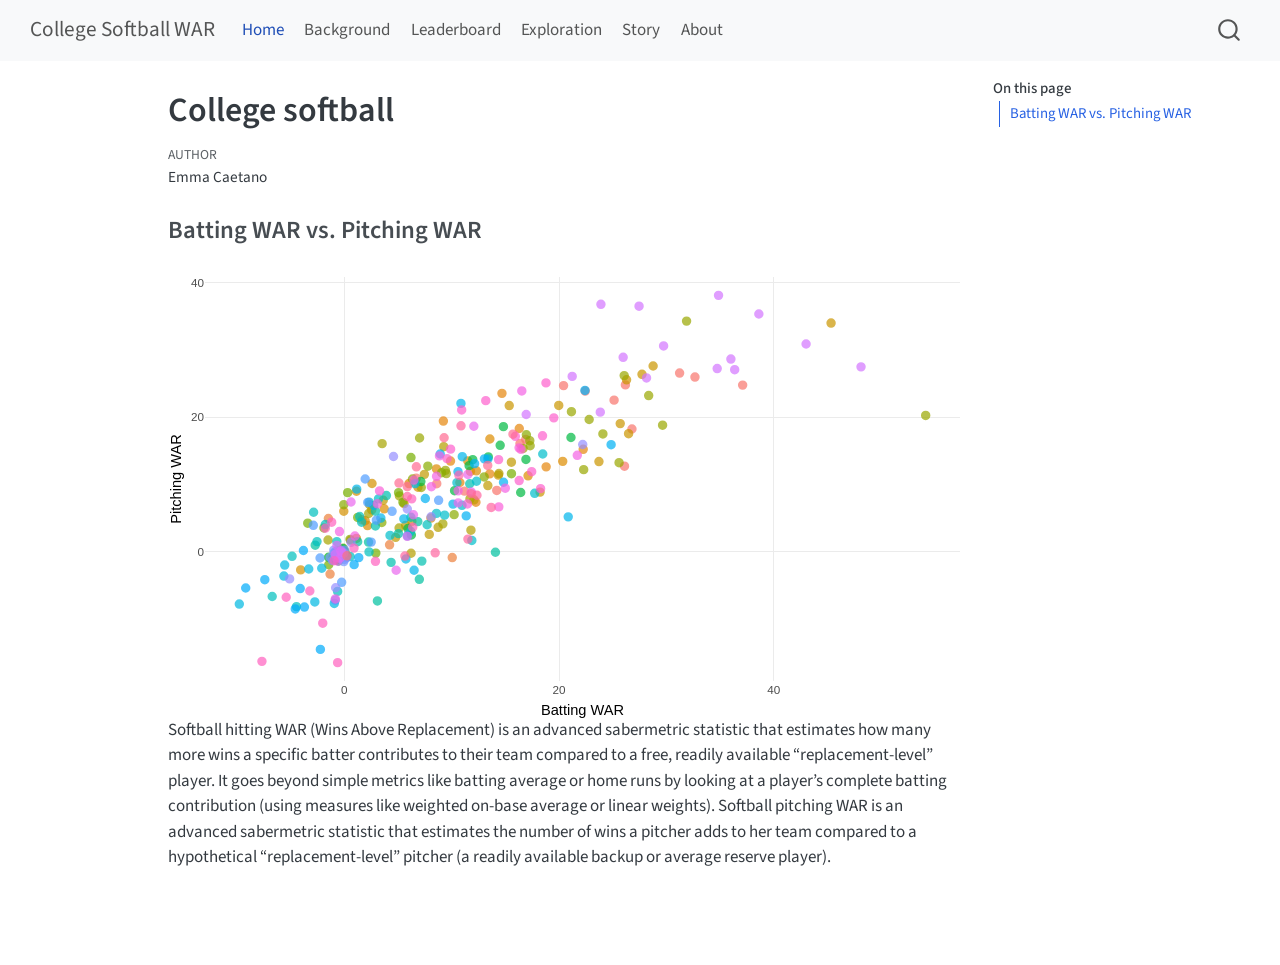
==== commit c261eaf5: "Built site for gh-pages" ====
--- a/index.html
+++ b/index.html
@@ -8,7 +8,7 @@
 
 <meta name="author" content="Emma Caetano">
 
-<title>College Softball WAR</title>
+<title>College softball – College Softball WAR</title>
 <style>
 /* Default styles provided by pandoc.
 ** See https://pandoc.org/MANUAL.html#variables-for-html for config info.
@@ -74,14 +74,8 @@
     "search-label": "Search"
   }
 }</script>
-<script src="site_libs/core-js-2.5.3/shim.min.js"></script>
-<script src="site_libs/react-18.2.0/react.min.js"></script>
-<script src="site_libs/react-18.2.0/react-dom.min.js"></script>
-<script src="site_libs/reactwidget-2.0.0/react-tools.js"></script>
 <link href="site_libs/htmltools-fill-0.5.9/fill.css" rel="stylesheet">
 <script src="site_libs/htmlwidgets-1.6.4/htmlwidgets.js"></script>
-<link href="site_libs/reactable-0.4.5/reactable.css" rel="stylesheet">
-<script src="site_libs/reactable-binding-0.4.5/reactable.js"></script>
 <script src="site_libs/plotly-binding-4.12.1/plotly.js"></script>
 <script src="site_libs/typedarray-0.1/typedarray.min.js"></script>
 <script src="site_libs/jquery-3.5.1/jquery.min.js"></script>
@@ -114,6 +108,18 @@
   <li class="nav-item">
     <a class="nav-link active" href="./index.html" aria-current="page"> 
 <span class="menu-text">Home</span></a>
+  </li>  
+  <li class="nav-item">
+    <a class="nav-link" href="./background.html"> 
+<span class="menu-text">Background</span></a>
+  </li>  
+  <li class="nav-item">
+    <a class="nav-link" href="./leaderboard.html"> 
+<span class="menu-text">Leaderboard</span></a>
+  </li>  
+  <li class="nav-item">
+    <a class="nav-link" href="./explore.html"> 
+<span class="menu-text">Exploration</span></a>
   </li>  
   <li class="nav-item">
     <a class="nav-link" href="./story.html"> 
@@ -139,12 +145,7 @@
     <h2 id="toc-title">On this page</h2>
    
   <ul>
-  <li><a href="#leaderboard" id="toc-leaderboard" class="nav-link active" data-scroll-target="#leaderboard">Leaderboard</a></li>
-  <li><a href="#interactive-visualizations" id="toc-interactive-visualizations" class="nav-link" data-scroll-target="#interactive-visualizations">Interactive Visualizations</a>
-  <ul class="collapse">
-  <li><a href="#top-15-teams-by-total-war" id="toc-top-15-teams-by-total-war" class="nav-link" data-scroll-target="#top-15-teams-by-total-war">Top 15 Teams by Total WAR</a></li>
-  <li><a href="#batting-war-vs.-pitching-war" id="toc-batting-war-vs.-pitching-war" class="nav-link" data-scroll-target="#batting-war-vs.-pitching-war">Batting WAR vs.&nbsp;Pitching WAR</a></li>
-  </ul></li>
+  <li><a href="#batting-war-vs.-pitching-war" id="toc-batting-war-vs.-pitching-war" class="nav-link active" data-scroll-target="#batting-war-vs.-pitching-war">Batting WAR vs.&nbsp;Pitching WAR</a></li>
   </ul>
 </nav>
     </div>
@@ -153,7 +154,7 @@
 
 <header id="title-block-header" class="quarto-title-block default">
 <div class="quarto-title">
-<h1 class="title">College Softball WAR</h1>
+<h1 class="title">College softball</h1>
 </div>
 
 
@@ -176,41 +177,17 @@
 </header>
 
 
-<p>Nobody publishes WAR for college softball, so we built it from the ground up instead of borrowing baseball’s constants. The batting side starts from wOBA using run values fit on this season’s own play-by-play, applies an opponent adjustment shrunk to game-level calibration, and expresses the result as wRC+, where 100 is league average and every point is one percent better.</p>
-<p>The pitching side rests on a softball-native FIP: a log-linear model fit per inning on 1,051 official pitcher seasons, weighing home runs at +1.58, walks and hit batters at +0.73, and strikeouts at -0.69 per inning. Fitting on softball data matters because the sport’s run environment is not baseball’s: top strikeout rates reach 49 percent and the league allows 5.84 runs per seven innings.</p>
-<p>Runs convert to wins at 10.48 runs per win, derived from Pythagenpat rather than a cross-team regression, which schedule strength badly confounds. Replacement level is a .250 team. Two honest gaps: WAR here has no fielding or baserunning component, because the public play-by-play names the position that fielded each ball but never the player. Treat it as offense plus pitching, which is most of the game but not all of it.</p>
-<p>This dataset is free to use under CC BY 4.0: use it anywhere, including commercially, with attribution to <a href="https://pioneerpennant.com">Pioneer Pennant</a>.</p>
-<section id="leaderboard" class="level2">
-<h2 class="anchored" data-anchor-id="leaderboard">Leaderboard</h2>
-<div class="cell">
-<div class="cell-output-display">
-<div class="reactable html-widget html-fill-item" id="htmlwidget-04d58b8a7663f25f1479" style="width:auto;height:auto;"></div>
-<script type="application/json" data-for="htmlwidget-04d58b8a7663f25f1479">{"x":{"tag":{"name":"Reactable","attribs":{"data":{"Rank":[1,2,3,4,5,6,7,8,9,10,11,12,13,14,15,16,17,18,19,20,21,22,23,24,25,26,27,28,29,30,31,32,33,34,35,36,37,38,39,40,41,42,43,44,45,46,47,48,49,50,51,52,53,54,55,56,57,58,59,60,61,62,63,64,65,66,67,68,69,70,71,72,73,74,75,76,77,78,79,80,81,82,83,84,85,86,87,88,89,90,91,92,93,94,95,96,97,98,99,100,101,102,103,104,105,106,107,108,109,110,111,112,113,114,115,116,117,118,119,120,121,122,123,124,125,126,127,128,129,130,131,132,133,134,135,136,137,138,139,140,141,142,143,144,145,146,147,148,149,150,151,152,153,154,155,156,157,158,159,160,161,162,163,164,165,166,167,168,169,170,171,172,173,174,175,176,177,178,179,180,181,182,183,184,185,186,187,188,189,190,191,192,193,194,195,196,197,198,199,200,201,202,203,204,205,206,207,208,209,210,211,212,213,214,215,216,217,218,219,220,221,222,223,224,225,226,227,228,229,230,231,232,233,234,235,236,237,238,239,240,241,242,243,244,245,246,247,248,249,250,251,252,253,254,255,256,257,258,259,260,261,262,263,264,265,266,267,268,269,270,271,272,273,274,275,276,277,278,279,280,281,282,283,284,285,286,287,288,289,290,291,292,293,294,295,296,297,298,299,300,301,302,303,304,305,306,307,308,309,310,311,312,313,314,315,316,317,318,319,320,321,322,323,324,325,326,327,328,329,330,331,332,333,334,335,336,337,338,339,340,341,342,343,344,345,346,347,348,349],"Team":["Texas Tech","Oklahoma","UCLA","Texas","Florida","Alabama","Nebraska","Arkansas","Tennessee","Georgia","Texas A&M","Duke","Mississippi St.","LSU","Virginia Tech","Florida St.","Oklahoma St.","South Carolina","Arizona St.","Ole Miss","Oregon","UCF","Washington","Georgia Tech","Indiana","Stanford","Missouri","Grand Canyon","Clemson","Virginia","Louisville","Kansas","Auburn","Arizona","Texas St.","Michigan","Northwestern","Utah","Penn St.","Nevada","Southeastern La.","Marshall","Ohio St.","North Carolina","South Fla.","Boston U.","Jacksonville St.","Wichita St.","Kentucky","Iowa St.","Baylor","McNeese","Louisiana","South Alabama","Fla. Atlantic","Rutgers","Cal St. Fullerton","Purdue","Stetson","NC State","Western Ky.","Saint Mary's (CA)","Troy","Wisconsin","Miami (OH)","Belmont","Notre Dame","ULM","Iowa","Omaha","St. Thomas (MN)","Charlotte","UNC Greensboro","Liberty","Louisiana Tech","North Florida","California Baptist","James Madison","UConn","East Carolina","Central Ark.","Southern Miss.","App State","FIU","Campbell","Boise St.","Houston","San Diego St.","Coastal Carolina","Ohio","LMU (CA)","Oregon St.","UNI","Idaho St.","BYU","Sam Houston","New Mexico","New Mexico St.","Georgia St.","UNLV","Southern Ill.","North Texas","Jacksonville","Sacramento St.","UIW","Delaware","North Ala.","UC Santa Barbara","Minnesota","Tulsa","Fresno St.","Ga. Southern","UAB","California","Creighton","Nicholls","Samford","Akron","Colorado St.","Austin Peay","Princeton","Maryland","Michigan St.","South Dakota St.","UTSA","FGCU","Long Beach St.","Tarleton St.","Western Mich.","Western Caro.","Hawaii","Seattle U","Utah Valley","UNCW","Boston College","SFA","Providence","Lamar University","Radford","Memphis","USC Upstate","Middle Tenn.","Santa Clara","St. John's (NY)","Army West Point","Pittsburgh","North Dakota St.","Wofford","Central Mich.","Northwestern St.","Syracuse","Missouri St.","Illinois St.","UC Davis","South Dakota","Illinois","Murray St.","Utah St.","Fordham","Eastern Ill.","Eastern Ky.","UC San Diego","Pacific","San Jose St.","San Diego","Northern Colo.","Ball St.","NIU","Florida A&M","Southern Utah","Robert Morris","Col. of Charleston","Buffalo","Winthrop","UT Arlington","Gardner-Webb","Colgate","Queens (NC)","Hofstra","UT Martin","Saint Joseph's","George Washington","Montana","North Dakota","Columbia","Lehigh","Chattanooga","Marist","Harvard","Youngstown St.","Georgetown","Bowling Green","Villanova","Butler","Indiana St.","Lindenwood","Evansville","Kansas City","Loyola Chicago","Lipscomb","Prairie View","Massachusetts","DePaul","Howard","SIUE","Kennesaw St.","Portland St.","Toledo","Binghamton","Elon","Brown","Dayton","UTEP","Longwood","Valparaiso","Utah Tech","Drake","Mercer","ETSU","Presbyterian","CSUN","Penn","Southeast Mo. St.","Cal Poly","Seton Hall","Yale","Kent St.","Fairfield","George Mason","Bryant","Towson","West Ga.","Iona","Weber St.","Saint Louis","Cornell","UAlbany","Abilene Christian","Bradley","Tennessee Tech","UIC","Northern Ky.","UMass Lowell","A&M-Corpus Christi","Texas Southern","Rhode Island","Siena","Green Bay","Dartmouth","Oakland","Drexel","Houston Christian","UC Riverside","UMBC","Rider","Sacred Heart","Furman","Lafayette","Southern U.","Stony Brook","Alabama St.","Jackson St.","Southern Ind.","N.C. A&T","Canisius","LIU","Monmouth","Henderson St.","Mich.-Dearborn","Tuskegee","Charleston So.","Belhaven","Northwestern Ohio","Quinnipiac","Fort Valley St.","Edinboro","Husson","St. Thomas (TX)","UW-River Falls","Bellarmine","CSU Bakersfield","Wayne St. (MI)","La. Christian","Mt. Marty","Mont. St. Billings","Lawrence Tech","Cleary","DeSales","Rochester Christian","Huston-Tillotson","Dakota St.","Jefferson","Lourdes","Lincoln (MO)","Central Conn. St.","Mount St. Mary's","Dillard","Dallas Christian","Miles","Claflin","Lane","Wiley","Chestnut Hill","Bowie St.","Oakwood","Mid-Atlantic Christ.","Detroit Mercy","Bluefield St.","Virginia Union","Johnson C. Smith","Benedict","La Roche","Xavier (LA)","Bethune-Cookman","Lincoln (PA)","Arlington Baptist","Morehead St.","Hampton","Wagner","IU Indy","South Carolina St.","Maine","Western Ill.","Merrimack","Norfolk St.","Bucknell","Manhattan","St. Bonaventure","Delaware St.","East Texas A&M","Tennessee St.","Morgan St.","Ark.-Pine Bluff","Holy Cross","N.C. Central","Mercyhurst","Coppin St.","Le Moyne","FDU","Alcorn","Niagara","Grambling","Stonehill","Saint Peter's","New Haven","Saint Francis","Alabama A&M","UMES","Mississippi Val."],"Conference":["Big 12","SEC","Big Ten","SEC","SEC","SEC","Big Ten","SEC","SEC","SEC","SEC","ACC","SEC","SEC","ACC","ACC","Big 12","SEC","Big 12","SEC","Big Ten","Big 12","Big Ten","ACC","Big Ten","ACC","SEC","Mountain West","ACC","ACC","ACC","Big 12","SEC","Big 12","Sun Belt","Big Ten","Big Ten","Big 12","Big Ten","Mountain West","Southland","Sun Belt","Big Ten","ACC","American","Patriot League","Conference USA","American","SEC","Big 12","Big 12","Southland","Sun Belt","Sun Belt","American","Big Ten","Big West","Big Ten","ASUN","ACC","Conference USA","WCC","Sun Belt","Big Ten","MAC","Missouri Valley","ACC","Sun Belt","Big Ten","Summit League","Summit League","American","SoCon","Conference USA","Conference USA","ASUN","WAC","Sun Belt","Big East","American","ASUN","Sun Belt","Sun Belt","Conference USA","CAA","Mountain West","Big 12","Mountain West","Sun Belt","MAC","WCC","WCC","Missouri Valley","Big Sky","Big 12","Conference USA","Mountain West","Conference USA","Sun Belt","Mountain West","Missouri Valley","American","ASUN","Big Sky","Southland","Conference USA","ASUN","Big West","Big Ten","American","Mountain West","Sun Belt","American","ACC","Big East","Southland","SoCon","MAC","Mountain West","Uac","Ivy League","Big Ten","Big Ten","Summit League","American","ASUN","Big West","WAC","MAC","SoCon","Big West","WCC","WAC","CAA","ACC","Southland","Big East","Southland","Big South","American","Big South","Conference USA","WCC","Big East","Patriot League","ACC","Summit League","SoCon","MAC","Southland","ACC","Conference USA","Missouri Valley","Big West","Summit League","Big Ten","Missouri Valley","Mountain West","Atlantic 10","Ohio Valley","ASUN","Big West","WCC","Mountain West","WCC","Big Sky","MAC","MAC","SWAC","WAC","Horizon League","CAA","MAC","Big South","WAC","Big South","Patriot League","ASUN","CAA","Ohio Valley","Atlantic 10","Atlantic 10","Big Sky","Summit League","Ivy League","Patriot League","SoCon","MAAC","Ivy League","Horizon League","Big East","MAC","Big East","Big East","Missouri Valley","Ohio Valley","Missouri Valley","Summit League","Atlantic 10","ASUN","SWAC","MAC","Big East","MEAC","Ohio Valley","Conference USA","Big Sky","MAC","America East","CAA","Ivy League","Atlantic 10","Conference USA","Big South","Missouri Valley","WAC","Missouri Valley","SoCon","SoCon","Big South","Big West","Ivy League","Ohio Valley","Big West","Big East","Ivy League","MAC","MAAC","Atlantic 10","America East","CAA","ASUN","MAAC","Big Sky","Atlantic 10","Ivy League","America East","WAC","Missouri Valley","Ohio Valley","Missouri Valley","Horizon League","America East","Southland","SWAC","Atlantic 10","MAAC","Horizon League","Ivy League","Horizon League","CAA","Southland","Big West","America East","MAAC","MAAC","SoCon","Patriot League","SWAC","CAA","SWAC","SWAC","Ohio Valley","CAA","MAAC","NEC","CAA","Gac","Other","Siac","Big South","Ccs","Other","MAAC","Siac","Psac","North Atlantic","Scac","Wiac","ASUN","Big West","Gliac","Other","Other","Great Northwest","Other","Other","Mac Freedom","Other","Other","Other","Cacc","Other","Glvc","NEC","MAAC","Other","Other","Siac","Ciaa","Siac","Other","Cacc","Ciaa","Other","Other","Horizon League","Ciaa","Ciaa","Ciaa","Siac","Amcc","Other","SWAC","Ciaa","Other","Ohio Valley","CAA","NEC","Horizon League","MEAC","America East","Ohio Valley","MAAC","MEAC","Patriot League","MAAC","Atlantic 10","MEAC","Southland","Ohio Valley","MEAC","SWAC","Patriot League","MEAC","NEC","MEAC","NEC","NEC","SWAC","MAAC","SWAC","NEC","MAAC","NEC","NEC","SWAC","MEAC","SWAC"],"Batting WAR":[45.334,48.124,54.144,38.61,43.008,34.856,31.879,36.006,27.455,36.36,34.731,37.101,23.905,29.74,32.66,31.231,28.764,25.975,27.729,28.15,26.071,26.292,28.351,26.183,29.646,25.13,21.229,22.419,22.439,20.426,26.793,25.702,23.845,26.48,18.789,22.809,21.159,19.976,24.088,24.853,16.537,19.517,25.595,26.1,14.689,22.209,21.115,22.255,16.946,23.72,15.367,21.703,18.467,13.181,16.302,22.298,16.963,17.28,20.346,16.904,14.824,15.714,15.935,17.315,18.487,10.869,16.369,10.937,16.658,16.284,16.458,18.804,12.071,16.924,14.523,13.563,10.876,17.455,15.568,9.233,17.119,14.377,18.285,13.42,15.573,13.381,18.239,13.056,16.292,17.738,9.302,13.363,20.86,14.405,14.357,11.969,12.137,16.434,9.907,14.833,10.995,13.551,11.502,9.27,15,11.633,12.311,13.034,7.018,11.756,8.939,9.579,9.898,14.206,13.375,8.871,11.515,12.319,10.595,10.681,11.688,9.425,9.51,14.396,10.771,8.589,9.065,12.362,10.497,11.84,7.787,11.82,13.687,6.216,11.198,8.599,12.086,10.608,3.532,12.265,11.71,10.277,6.719,7.466,4.591,8.617,11.475,10.616,10.967,8.116,6.707,7.136,10.132,6.361,6.49,7.175,6.582,11.362,6.867,8.791,6.034,10.235,5.874,7.552,5.101,11.8,9.351,8.592,6.286,5.875,14.081,5.065,11.883,5.142,11.52,9.186,8.09,8.076,5.468,1.953,2.59,5.574,8.747,3.291,3.928,5.876,6.446,7.721,6.212,6.853,3.634,3.191,6.299,7.92,1.165,4.458,5.553,3.081,1.14,3.726,6.382,2.32,5.727,2.749,2.191,5.934,2.367,6.19,10.06,0.319,2.905,2.563,6.25,5.111,3.412,8.472,5.884,5.872,0.634,2.28,3.504,5.052,2.998,-0.04,4.79,2.91,4.267,1.445,1.946,1.661,1.256,2.173,1.621,6.227,-0.039,7.228,4.225,5.651,5.746,2.511,6.508,2.265,-1.473,0.992,-1.168,1.136,-2.85,6.996,4.366,1.253,2.945,-0.439,0.538,0.594,2.311,-1.76,4.837,0.631,-1.758,-1.885,2.911,0.913,-2.874,-3.395,-0.688,1.355,-0.093,-0.126,0.046,-0.684,-1.504,0.064,-0.247,0.561,-0.324,-0.04,-0.334,-0.218,0.255,0.258,-0.455,-0.639,0.224,-0.218,-0.386,-0.969,-0.475,-0.322,-0.783,-0.425,-0.461,-0.614,-0.643,-0.287,0.926,-2.535,-0.942,0.029,-0.838,-0.532,-0.375,-0.35,-0.787,-0.49,-0.036,-0.745,-2.698,-1.02,-0.529,-0.749,-0.604,-0.803,-1.316,-0.942,-1.456,-1.102,-2.248,-1.442,-3.798,3.093,-2.092,-1.317,-0.237,-4.854,-3.303,-0.797,-0.614,-4.054,-5.541,-0.824,-0.836,-0.924,-3.202,-5.084,-5.618,-4.096,-2.737,-7.393,-3.706,-5.4,-4.445,-1.998,-4.555,-6.705,-9.171,-2.219,-0.612,-9.767,-7.661],"Pitching WAR":[34.028,27.503,20.264,35.373,30.906,38.154,34.319,28.661,36.538,27.082,27.246,24.782,36.821,30.616,25.976,26.575,27.63,28.927,26.392,25.853,26.195,25.568,23.221,24.814,18.814,22.541,26.083,23.992,23.893,24.708,18.238,19.045,20.755,17.541,25.112,19.658,20.822,21.754,17.504,15.905,23.912,19.903,13.22,12.7,23.553,15.93,16.975,15.214,20.406,13.385,21.735,14.325,17.23,22.468,18.312,12.186,17.388,16.503,13.42,16.697,18.592,17.472,17.152,15.75,14.514,22.059,16.081,21.083,15.346,15.431,15.214,12.599,18.653,13.711,15.811,16.755,18.719,11.879,13.3,19.421,11.265,13.682,9.353,14.076,11.585,13.769,8.84,13.793,10.557,8.659,16.941,12.81,5.15,11.598,11.366,13.68,13.082,8.784,15.242,10.303,14.114,11.555,13.494,15.607,9.421,12.775,12.008,11.098,16.896,11.927,14.514,13.825,13.46,9.086,9.817,14.235,11.47,10.458,11.882,11.35,10.082,12.081,11.602,6.64,10.265,12.301,11.718,8.375,10.239,8.854,12.703,8.609,6.551,13.987,8.986,11.192,7.686,9.028,16.061,7.326,7.824,9.048,12.605,11.482,14.14,10.095,7.075,7.236,6.871,9.65,10.917,10.412,7.05,10.791,10.637,9.523,10.102,5.295,9.575,7.614,10.115,5.481,9.66,7.884,10.186,3.162,5.407,5.67,7.834,8.185,-0.121,8.75,1.637,8.272,1.834,4.108,5.161,4.967,7.312,10.791,10.117,7.129,3.591,9.011,8.326,6.319,5.454,3.972,5.097,4.443,7.62,7.83,4.49,2.537,9.282,5.973,4.847,7.096,8.969,6.351,3.608,7.335,3.874,6.846,7.304,3.405,6.958,2.996,-0.919,8.757,6,6.188,2.445,3.483,4.97,-0.205,2.325,2.249,7.368,5.655,4.315,2.654,4.653,6.962,2.095,3.792,2.391,5.196,4.577,4.714,5.062,3.849,4.356,-0.269,5.988,-1.444,0.989,-0.694,-1.131,1.388,-2.809,1.396,4.903,2.286,4.36,1.939,5.837,-4.153,-1.628,1.454,-0.253,2.962,1.798,1.655,-0.07,4,-2.808,1.357,3.457,3.504,-1.472,0.494,3.886,4.211,1.462,-0.928,0.473,0.402,0.185,0.89,1.7,-0.011,0.123,-0.764,0.065,-0.265,-0.017,-0.164,-0.651,-0.659,0.006,0.122,-0.917,-0.494,-0.326,0.194,-0.306,-0.472,-0.035,-0.465,-0.458,-0.399,-0.391,-0.749,-1.969,1.463,-0.202,-1.206,-0.434,-0.797,-0.964,-1.076,-0.669,-1.019,-1.507,-0.882,0.929,-0.859,-1.427,-1.223,-1.465,-1.275,-0.908,-1.38,-0.87,-1.349,-0.985,-1.989,0.14,-7.378,-2.509,-3.376,-4.607,-0.726,-2.62,-5.411,-5.954,-2.752,-2.031,-7.076,-7.264,-7.752,-5.895,-4.091,-3.672,-5.53,-7.529,-4.208,-8.291,-6.828,-8.224,-10.693,-8.57,-6.72,-5.449,-14.596,-16.571,-7.841,-16.38],"Total WAR":[79.363,75.627,74.408,73.983,73.915,73.011,66.198,64.667,63.993,63.442,61.977,61.883,60.726,60.357,58.636,57.806,56.394,54.902,54.121,54.003,52.266,51.86,51.572,50.997,48.461,47.671,47.312,46.411,46.331,45.133,45.032,44.747,44.601,44.021,43.901,42.468,41.981,41.73,41.592,40.758,40.449,39.42,38.815,38.8,38.242,38.139,38.09,37.469,37.352,37.106,37.103,36.029,35.697,35.649,34.614,34.484,34.351,33.784,33.765,33.602,33.416,33.186,33.086,33.065,33.001,32.928,32.45,32.021,32.004,31.715,31.672,31.403,30.724,30.635,30.333,30.319,29.595,29.334,28.868,28.654,28.384,28.059,27.638,27.496,27.158,27.151,27.079,26.848,26.848,26.396,26.242,26.172,26.01,26.004,25.723,25.649,25.218,25.218,25.149,25.136,25.11,25.106,24.995,24.877,24.421,24.408,24.319,24.132,23.914,23.683,23.453,23.404,23.358,23.291,23.192,23.106,22.985,22.777,22.478,22.031,21.77,21.506,21.112,21.036,21.036,20.89,20.783,20.737,20.736,20.693,20.491,20.429,20.238,20.202,20.184,19.791,19.772,19.636,19.593,19.59,19.535,19.325,19.325,18.948,18.73,18.712,18.55,17.851,17.837,17.765,17.624,17.548,17.182,17.152,17.127,16.698,16.684,16.656,16.441,16.405,16.149,15.716,15.534,15.435,15.286,14.963,14.758,14.262,14.121,14.06,13.96,13.814,13.521,13.415,13.353,13.294,13.251,13.044,12.78,12.744,12.707,12.703,12.338,12.302,12.254,12.195,11.901,11.692,11.309,11.296,11.255,11.022,10.789,10.457,10.447,10.431,10.4,10.177,10.109,10.077,9.99,9.654,9.601,9.595,9.495,9.339,9.325,9.186,9.141,9.076,8.905,8.751,8.695,8.594,8.383,8.267,8.209,8.121,8.002,7.934,7.819,7.706,7.651,6.921,6.885,6.702,6.658,6.641,6.523,6.375,6.318,6.022,5.977,5.957,5.949,5.784,5.214,4.958,4.616,3.899,3.699,3.661,3.43,3.278,3.192,3.074,2.987,2.842,2.738,2.708,2.692,2.523,2.337,2.248,2.241,2.239,2.029,1.988,1.698,1.619,1.44,1.408,1.012,0.816,0.774,0.427,0.379,0.276,0.231,0.205,0.196,0.053,-0.124,-0.202,-0.26,-0.305,-0.351,-0.382,-0.396,-0.401,-0.449,-0.517,-0.693,-0.712,-0.712,-0.775,-0.78,-0.794,-0.818,-0.89,-0.919,-1.013,-1.035,-1.037,-1.043,-1.072,-1.144,-1.177,-1.272,-1.329,-1.339,-1.425,-1.456,-1.509,-1.542,-1.628,-1.769,-1.88,-1.956,-1.972,-2.07,-2.078,-2.223,-2.323,-2.325,-2.451,-3.232,-3.431,-3.658,-4.285,-4.601,-4.693,-4.844,-5.58,-5.923,-6.208,-6.568,-6.807,-7.572,-7.901,-8.1,-8.675,-9.097,-9.175,-9.29,-9.625,-10.267,-11.6,-11.997,-12.228,-12.669,-12.691,-13.125,-13.425,-14.62,-16.816,-17.183,-17.608,-24.04]},"columns":[{"id":"Rank","name":"Rank","type":"numeric"},{"id":"Team","name":"Team","type":"character"},{"id":"Conference","name":"Conference","type":"character"},{"id":"Batting WAR","name":"Batting WAR","type":"numeric","format":{"cell":{"digits":2},"aggregated":{"digits":2}}},{"id":"Pitching WAR","name":"Pitching WAR","type":"numeric","format":{"cell":{"digits":2},"aggregated":{"digits":2}}},{"id":"Total WAR","name":"Total WAR","type":"numeric","format":{"cell":{"digits":2},"aggregated":{"digits":2}}}],"searchable":true,"defaultPageSize":10,"striped":true,"dataKey":"53a10aa623c70cfc5759ec9bfed5a42a"},"children":[]},"class":"reactR_markup"},"evals":[],"jsHooks":[]}</script>
-</div>
-</div>
-</section>
-<section id="interactive-visualizations" class="level2">
-<h2 class="anchored" data-anchor-id="interactive-visualizations">Interactive Visualizations</h2>
-<section id="top-15-teams-by-total-war" class="level3">
-<h3 class="anchored" data-anchor-id="top-15-teams-by-total-war">Top 15 Teams by Total WAR</h3>
-<div class="cell">
-<div class="cell-output-display">
-<div class="plotly html-widget html-fill-item" id="htmlwidget-4d0b231bfafbd882d92c" style="width:100%;height:464px;"></div>
-<script type="application/json" data-for="htmlwidget-4d0b231bfafbd882d92c">{"x":{"data":[{"orientation":"v","width":[79.363,75.626999999999995,74.408000000000001,73.983000000000004,73.915000000000006,73.010999999999996,66.197999999999993,64.667000000000002,63.993000000000002,63.442,61.976999999999997,61.883000000000003,60.725999999999999,60.356999999999999,58.636000000000003],"base":[14.550000000000001,13.550000000000001,12.550000000000001,11.550000000000001,10.550000000000001,9.5500000000000007,8.5500000000000007,7.5499999999999998,6.5499999999999998,5.5499999999999998,4.5499999999999998,3.5499999999999998,2.5499999999999998,1.55,0.55000000000000004],"x":[39.6815,37.813499999999998,37.204000000000001,36.991500000000002,36.957500000000003,36.505499999999998,33.098999999999997,32.333500000000001,31.996500000000001,31.721,30.988499999999998,30.941500000000001,30.363,30.1785,29.318000000000001],"y":[0.89999999999999858,0.89999999999999858,0.89999999999999858,0.89999999999999858,0.89999999999999858,0.89999999999999858,0.89999999999999858,0.89999999999999947,0.90000000000000036,0.90000000000000036,0.90000000000000036,0.90000000000000036,0.90000000000000036,0.90000000000000013,0.89999999999999991],"text":["<b>Texas Tech<\/b><br>Conference: Big 12<br>Total WAR: 79.36","<b>Oklahoma<\/b><br>Conference: SEC<br>Total WAR: 75.63","<b>UCLA<\/b><br>Conference: Big Ten<br>Total WAR: 74.41","<b>Texas<\/b><br>Conference: SEC<br>Total WAR: 73.98","<b>Florida<\/b><br>Conference: SEC<br>Total WAR: 73.92","<b>Alabama<\/b><br>Conference: SEC<br>Total WAR: 73.01","<b>Nebraska<\/b><br>Conference: Big Ten<br>Total WAR: 66.2","<b>Arkansas<\/b><br>Conference: SEC<br>Total WAR: 64.67","<b>Tennessee<\/b><br>Conference: SEC<br>Total WAR: 63.99","<b>Georgia<\/b><br>Conference: SEC<br>Total WAR: 63.44","<b>Texas A&M<\/b><br>Conference: SEC<br>Total WAR: 61.98","<b>Duke<\/b><br>Conference: ACC<br>Total WAR: 61.88","<b>Mississippi St.<\/b><br>Conference: SEC<br>Total WAR: 60.73","<b>LSU<\/b><br>Conference: SEC<br>Total WAR: 60.36","<b>Virginia Tech<\/b><br>Conference: ACC<br>Total WAR: 58.64"],"type":"bar","textposition":"none","marker":{"autocolorscale":false,"color":"rgba(13,27,75,1)","line":{"width":1.8897637795275593,"color":"transparent"}},"showlegend":false,"xaxis":"x","yaxis":"y","hoverinfo":"text","frame":null}],"layout":{"margin":{"t":23.305936073059364,"r":7.3059360730593621,"b":37.260273972602747,"l":98.630136986301395},"paper_bgcolor":"rgba(255,255,255,1)","font":{"color":"rgba(0,0,0,1)","family":"","size":14.611872146118724},"xaxis":{"domain":[0,1],"automargin":true,"type":"linear","autorange":false,"range":[-3.9681500000000001,83.331149999999994],"tickmode":"array","ticktext":["0","20","40","60","80"],"tickvals":[0,20,40,60,80],"categoryorder":"array","categoryarray":["0","20","40","60","80"],"nticks":null,"ticks":"","tickcolor":null,"ticklen":3.6529680365296811,"tickwidth":0,"showticklabels":true,"tickfont":{"color":"rgba(77,77,77,1)","family":"","size":11.68949771689498},"tickangle":-0,"showline":false,"linecolor":null,"linewidth":0,"showgrid":true,"gridcolor":"rgba(235,235,235,1)","gridwidth":0.66417600664176002,"zeroline":false,"anchor":"y","title":{"text":"Total WAR","font":{"color":"rgba(0,0,0,1)","family":"","size":14.611872146118724}},"hoverformat":".2f"},"yaxis":{"domain":[0,1],"automargin":true,"type":"linear","autorange":false,"range":[0.40000000000000002,15.6],"tickmode":"array","ticktext":["Virginia Tech","LSU","Mississippi St.","Duke","Texas A&M","Georgia","Tennessee","Arkansas","Nebraska","Alabama","Florida","Texas","UCLA","Oklahoma","Texas Tech"],"tickvals":[1,2,3,4,5,6,7,8,9,10,11,12,13,14,15],"categoryorder":"array","categoryarray":["Virginia Tech","LSU","Mississippi St.","Duke","Texas A&M","Georgia","Tennessee","Arkansas","Nebraska","Alabama","Florida","Texas","UCLA","Oklahoma","Texas Tech"],"nticks":null,"ticks":"","tickcolor":null,"ticklen":3.6529680365296811,"tickwidth":0,"showticklabels":true,"tickfont":{"color":"rgba(77,77,77,1)","family":"","size":11.68949771689498},"tickangle":-0,"showline":false,"linecolor":null,"linewidth":0,"showgrid":true,"gridcolor":"rgba(235,235,235,1)","gridwidth":0.66417600664176002,"zeroline":false,"anchor":"x","title":{"text":"","font":{"color":"rgba(0,0,0,1)","family":"","size":14.611872146118724}},"hoverformat":".2f"},"shapes":[],"showlegend":false,"legend":{"bgcolor":null,"bordercolor":null,"borderwidth":0,"font":{"color":"rgba(0,0,0,1)","family":"","size":11.68949771689498}},"hovermode":"closest","barmode":"relative"},"config":{"doubleClick":"reset","modeBarButtonsToAdd":["hoverclosest","hovercompare"],"showSendToCloud":false},"source":"A","attrs":{"dae4e4e737e":{"x":{},"y":{},"text":{},"type":"bar"}},"cur_data":"dae4e4e737e","visdat":{"dae4e4e737e":["function (y) ","x"]},"highlight":{"on":"plotly_click","persistent":false,"dynamic":false,"selectize":false,"opacityDim":0.20000000000000001,"selected":{"opacity":1},"debounce":0},"shinyEvents":["plotly_hover","plotly_click","plotly_selected","plotly_relayout","plotly_brushed","plotly_brushing","plotly_clickannotation","plotly_doubleclick","plotly_deselect","plotly_afterplot","plotly_sunburstclick"],"base_url":"https://plot.ly"},"evals":[],"jsHooks":[]}</script>
-</div>
-</div>
-</section>
 <section id="batting-war-vs.-pitching-war" class="level3">
 <h3 class="anchored" data-anchor-id="batting-war-vs.-pitching-war">Batting WAR vs.&nbsp;Pitching WAR</h3>
 <div class="cell">
 <div class="cell-output-display">
-<div class="plotly html-widget html-fill-item" id="htmlwidget-5fe9f2cb872d92af8b10" style="width:100%;height:464px;"></div>
-<script type="application/json" data-for="htmlwidget-5fe9f2cb872d92af8b10">{"x":{"data":[{"x":[37.100999999999999,32.659999999999997,31.231000000000002,26.183,25.129999999999999,22.439,20.425999999999998,26.792999999999999,26.100000000000001,16.904,16.369,14.206,11.198,8.6170000000000009,6.7069999999999999],"y":[24.782,25.975999999999999,26.574999999999999,24.814,22.541,23.893000000000001,24.707999999999998,18.238,12.699999999999999,16.696999999999999,16.081,9.0860000000000003,8.9860000000000007,10.095000000000001,10.917],"text":["<b>Duke<\/b> (ACC)<br>Rank: 12<br>Total WAR: 61.88<br>Batting WAR: 37.1<br>Pitching WAR: 24.78","<b>Virginia Tech<\/b> (ACC)<br>Rank: 15<br>Total WAR: 58.64<br>Batting WAR: 32.66<br>Pitching WAR: 25.98","<b>Florida St.<\/b> (ACC)<br>Rank: 16<br>Total WAR: 57.81<br>Batting WAR: 31.23<br>Pitching WAR: 26.58","<b>Georgia Tech<\/b> (ACC)<br>Rank: 24<br>Total WAR: 51<br>Batting WAR: 26.18<br>Pitching WAR: 24.81","<b>Stanford<\/b> (ACC)<br>Rank: 26<br>Total WAR: 47.67<br>Batting WAR: 25.13<br>Pitching WAR: 22.54","<b>Clemson<\/b> (ACC)<br>Rank: 29<br>Total WAR: 46.33<br>Batting WAR: 22.44<br>Pitching WAR: 23.89","<b>Virginia<\/b> (ACC)<br>Rank: 30<br>Total WAR: 45.13<br>Batting WAR: 20.43<br>Pitching WAR: 24.71","<b>Louisville<\/b> (ACC)<br>Rank: 31<br>Total WAR: 45.03<br>Batting WAR: 26.79<br>Pitching WAR: 18.24","<b>North Carolina<\/b> (ACC)<br>Rank: 44<br>Total WAR: 38.8<br>Batting WAR: 26.1<br>Pitching WAR: 12.7","<b>NC State<\/b> (ACC)<br>Rank: 60<br>Total WAR: 33.6<br>Batting WAR: 16.9<br>Pitching WAR: 16.7","<b>Notre Dame<\/b> (ACC)<br>Rank: 67<br>Total WAR: 32.45<br>Batting WAR: 16.37<br>Pitching WAR: 16.08","<b>California<\/b> (ACC)<br>Rank: 114<br>Total WAR: 23.29<br>Batting WAR: 14.21<br>Pitching WAR: 9.09","<b>Boston College<\/b> (ACC)<br>Rank: 135<br>Total WAR: 20.18<br>Batting WAR: 11.2<br>Pitching WAR: 8.99","<b>Pittsburgh<\/b> (ACC)<br>Rank: 146<br>Total WAR: 18.71<br>Batting WAR: 8.62<br>Pitching WAR: 10.1","<b>Syracuse<\/b> (ACC)<br>Rank: 151<br>Total WAR: 17.62<br>Batting WAR: 6.71<br>Pitching WAR: 10.92"],"type":"scatter","mode":"markers","marker":{"autocolorscale":false,"color":"rgba(248,118,109,1)","opacity":0.69999999999999996,"size":7.559055118110237,"symbol":"circle","line":{"width":1.8897637795275593,"color":"rgba(248,118,109,1)"}},"hoveron":"points","name":"ACC","legendgroup":"ACC","showlegend":true,"xaxis":"x","yaxis":"y","hoverinfo":"text","frame":null},{"x":[-0.80300000000000005],"y":[-1.2749999999999999],"text":"<b>La Roche<\/b> (Amcc)<br>Rank: 312<br>Total WAR: -2.08<br>Batting WAR: -0.8<br>Pitching WAR: -1.27","type":"scatter","mode":"markers","marker":{"autocolorscale":false,"color":"rgba(243,124,87,1)","opacity":0.69999999999999996,"size":7.559055118110237,"symbol":"circle","line":{"width":1.8897637795275593,"color":"rgba(243,124,87,1)"}},"hoveron":"points","name":"Amcc","legendgroup":"Amcc","showlegend":true,"xaxis":"x","yaxis":"y","hoverinfo":"text","frame":null},{"x":[10.06,1.661,4.2249999999999996,-1.4730000000000001,0.59399999999999997,-1.3169999999999999],"y":[-0.91900000000000004,4.7140000000000004,0.98899999999999999,4.9029999999999996,1.655,-3.3759999999999999],"text":["<b>Binghamton<\/b> (America East)<br>Rank: 209<br>Total WAR: 9.14<br>Batting WAR: 10.06<br>Pitching WAR: -0.92","<b>Bryant<\/b> (America East)<br>Rank: 230<br>Total WAR: 6.38<br>Batting WAR: 1.66<br>Pitching WAR: 4.71","<b>UAlbany<\/b> (America East)<br>Rank: 237<br>Total WAR: 5.21<br>Batting WAR: 4.22<br>Pitching WAR: 0.99","<b>UMass Lowell<\/b> (America East)<br>Rank: 243<br>Total WAR: 3.43<br>Batting WAR: -1.47<br>Pitching WAR: 4.9","<b>UMBC<\/b> (America East)<br>Rank: 254<br>Total WAR: 2.25<br>Batting WAR: 0.59<br>Pitching WAR: 1.66","<b>Maine<\/b> (America East)<br>Rank: 322<br>Total WAR: -4.69<br>Batting WAR: -1.32<br>Pitching WAR: -3.38"],"type":"scatter","mode":"markers","marker":{"autocolorscale":false,"color":"rgba(237,129,61,1)","opacity":0.69999999999999996,"size":7.559055118110237,"symbol":"circle","line":{"width":1.8897637795275593,"color":"rgba(237,129,61,1)"}},"hoveron":"points","name":"America East","legendgroup":"America East","showlegend":true,"xaxis":"x","yaxis":"y","hoverinfo":"text","frame":null},{"x":[14.689,22.254999999999999,16.302,18.803999999999998,9.2330000000000005,13.551,11.756,9.8979999999999997,10.771000000000001,12.265000000000001],"y":[23.553000000000001,15.214,18.312000000000001,12.599,19.420999999999999,11.555,11.927,13.460000000000001,10.265000000000001,7.3259999999999996],"text":["<b>South Fla.<\/b> (American)<br>Rank: 45<br>Total WAR: 38.24<br>Batting WAR: 14.69<br>Pitching WAR: 23.55","<b>Wichita St.<\/b> (American)<br>Rank: 48<br>Total WAR: 37.47<br>Batting WAR: 22.25<br>Pitching WAR: 15.21","<b>Fla. Atlantic<\/b> (American)<br>Rank: 55<br>Total WAR: 34.61<br>Batting WAR: 16.3<br>Pitching WAR: 18.31","<b>Charlotte<\/b> (American)<br>Rank: 72<br>Total WAR: 31.4<br>Batting WAR: 18.8<br>Pitching WAR: 12.6","<b>East Carolina<\/b> (American)<br>Rank: 80<br>Total WAR: 28.65<br>Batting WAR: 9.23<br>Pitching WAR: 19.42","<b>North Texas<\/b> (American)<br>Rank: 102<br>Total WAR: 25.11<br>Batting WAR: 13.55<br>Pitching WAR: 11.55","<b>Tulsa<\/b> (American)<br>Rank: 110<br>Total WAR: 23.68<br>Batting WAR: 11.76<br>Pitching WAR: 11.93","<b>UAB<\/b> (American)<br>Rank: 113<br>Total WAR: 23.36<br>Batting WAR: 9.9<br>Pitching WAR: 13.46","<b>UTSA<\/b> (American)<br>Rank: 125<br>Total WAR: 21.04<br>Batting WAR: 10.77<br>Pitching WAR: 10.27","<b>Memphis<\/b> (American)<br>Rank: 140<br>Total WAR: 19.59<br>Batting WAR: 12.27<br>Pitching WAR: 7.33"],"type":"scatter","mode":"markers","marker":{"autocolorscale":false,"color":"rgba(230,135,13,1)","opacity":0.69999999999999996,"size":7.559055118110237,"symbol":"circle","line":{"width":1.8897637795275593,"color":"rgba(230,135,13,1)"}},"hoveron":"points","name":"American","legendgroup":"American","showlegend":true,"xaxis":"x","yaxis":"y","hoverinfo":"text","frame":null},{"x":[20.346,13.563000000000001,17.119,11.502000000000001,12.311,8.5890000000000004,6.0339999999999998,8.0760000000000005,3.726,2.173,0.25800000000000001],"y":[13.42,16.754999999999999,11.265000000000001,13.494,12.007999999999999,12.301,10.115,4.9669999999999996,6.351,3.8490000000000002,-0.65900000000000003],"text":["<b>Stetson<\/b> (ASUN)<br>Rank: 59<br>Total WAR: 33.76<br>Batting WAR: 20.35<br>Pitching WAR: 13.42","<b>North Florida<\/b> (ASUN)<br>Rank: 76<br>Total WAR: 30.32<br>Batting WAR: 13.56<br>Pitching WAR: 16.75","<b>Central Ark.<\/b> (ASUN)<br>Rank: 81<br>Total WAR: 28.38<br>Batting WAR: 17.12<br>Pitching WAR: 11.27","<b>Jacksonville<\/b> (ASUN)<br>Rank: 103<br>Total WAR: 25<br>Batting WAR: 11.5<br>Pitching WAR: 13.49","<b>North Ala.<\/b> (ASUN)<br>Rank: 107<br>Total WAR: 24.32<br>Batting WAR: 12.31<br>Pitching WAR: 12.01","<b>FGCU<\/b> (ASUN)<br>Rank: 126<br>Total WAR: 20.89<br>Batting WAR: 8.59<br>Pitching WAR: 12.3","<b>Eastern Ky.<\/b> (ASUN)<br>Rank: 161<br>Total WAR: 16.15<br>Batting WAR: 6.03<br>Pitching WAR: 10.12","<b>Queens (NC)<\/b> (ASUN)<br>Rank: 178<br>Total WAR: 13.04<br>Batting WAR: 8.08<br>Pitching WAR: 4.97","<b>Lipscomb<\/b> (ASUN)<br>Rank: 200<br>Total WAR: 10.08<br>Batting WAR: 3.73<br>Pitching WAR: 6.35","<b>West Ga.<\/b> (ASUN)<br>Rank: 232<br>Total WAR: 6.02<br>Batting WAR: 2.17<br>Pitching WAR: 3.85","<b>Bellarmine<\/b> (ASUN)<br>Rank: 280<br>Total WAR: -0.4<br>Batting WAR: 0.26<br>Pitching WAR: -0.66"],"type":"scatter","mode":"markers","marker":{"autocolorscale":false,"color":"rgba(222,140,0,1)","opacity":0.69999999999999996,"size":7.559055118110237,"symbol":"circle","line":{"width":1.8897637795275593,"color":"rgba(222,140,0,1)"}},"hoveron":"points","name":"ASUN","legendgroup":"ASUN","showlegend":true,"xaxis":"x","yaxis":"y","hoverinfo":"text","frame":null},{"x":[6.867,2.5899999999999999,5.5739999999999998,1.1399999999999999,2.5630000000000002,1.946,-0.039,1.1359999999999999,-4.0540000000000003],"y":[9.5749999999999993,10.117000000000001,7.1289999999999996,8.9689999999999994,6.1879999999999997,4.577,5.9880000000000004,1.9390000000000001,-2.7519999999999998],"text":["<b>Fordham<\/b> (Atlantic 10)<br>Rank: 159<br>Total WAR: 16.44<br>Batting WAR: 6.87<br>Pitching WAR: 9.57","<b>Saint Joseph's<\/b> (Atlantic 10)<br>Rank: 181<br>Total WAR: 12.71<br>Batting WAR: 2.59<br>Pitching WAR: 10.12","<b>George Washington<\/b> (Atlantic 10)<br>Rank: 182<br>Total WAR: 12.7<br>Batting WAR: 5.57<br>Pitching WAR: 7.13","<b>Loyola Chicago<\/b> (Atlantic 10)<br>Rank: 199<br>Total WAR: 10.11<br>Batting WAR: 1.14<br>Pitching WAR: 8.97","<b>Dayton<\/b> (Atlantic 10)<br>Rank: 212<br>Total WAR: 8.75<br>Batting WAR: 2.56<br>Pitching WAR: 6.19","<b>George Mason<\/b> (Atlantic 10)<br>Rank: 229<br>Total WAR: 6.52<br>Batting WAR: 1.95<br>Pitching WAR: 4.58","<b>Saint Louis<\/b> (Atlantic 10)<br>Rank: 235<br>Total WAR: 5.95<br>Batting WAR: -0.04<br>Pitching WAR: 5.99","<b>Rhode Island<\/b> (Atlantic 10)<br>Rank: 246<br>Total WAR: 3.07<br>Batting WAR: 1.14<br>Pitching WAR: 1.94","<b>St. Bonaventure<\/b> (Atlantic 10)<br>Rank: 328<br>Total WAR: -6.81<br>Batting WAR: -4.05<br>Pitching WAR: -2.75"],"type":"scatter","mode":"markers","marker":{"autocolorscale":false,"color":"rgba(213,145,0,1)","opacity":0.69999999999999996,"size":7.559055118110237,"symbol":"circle","line":{"width":1.8897637795275593,"color":"rgba(213,145,0,1)"}},"hoveron":"points","name":"Atlantic 10","legendgroup":"Atlantic 10","showlegend":true,"xaxis":"x","yaxis":"y","hoverinfo":"text","frame":null},{"x":[45.334000000000003,28.763999999999999,27.728999999999999,26.292000000000002,25.702000000000002,26.48,19.975999999999999,23.719999999999999,15.367000000000001,18.239000000000001,14.356999999999999],"y":[34.027999999999999,27.629999999999999,26.391999999999999,25.568000000000001,19.045000000000002,17.541,21.754000000000001,13.385,21.734999999999999,8.8399999999999999,11.366],"text":["<b>Texas Tech<\/b> (Big 12)<br>Rank: 1<br>Total WAR: 79.36<br>Batting WAR: 45.33<br>Pitching WAR: 34.03","<b>Oklahoma St.<\/b> (Big 12)<br>Rank: 17<br>Total WAR: 56.39<br>Batting WAR: 28.76<br>Pitching WAR: 27.63","<b>Arizona St.<\/b> (Big 12)<br>Rank: 19<br>Total WAR: 54.12<br>Batting WAR: 27.73<br>Pitching WAR: 26.39","<b>UCF<\/b> (Big 12)<br>Rank: 22<br>Total WAR: 51.86<br>Batting WAR: 26.29<br>Pitching WAR: 25.57","<b>Kansas<\/b> (Big 12)<br>Rank: 32<br>Total WAR: 44.75<br>Batting WAR: 25.7<br>Pitching WAR: 19.05","<b>Arizona<\/b> (Big 12)<br>Rank: 34<br>Total WAR: 44.02<br>Batting WAR: 26.48<br>Pitching WAR: 17.54","<b>Utah<\/b> (Big 12)<br>Rank: 38<br>Total WAR: 41.73<br>Batting WAR: 19.98<br>Pitching WAR: 21.75","<b>Iowa St.<\/b> (Big 12)<br>Rank: 50<br>Total WAR: 37.11<br>Batting WAR: 23.72<br>Pitching WAR: 13.38","<b>Baylor<\/b> (Big 12)<br>Rank: 51<br>Total WAR: 37.1<br>Batting WAR: 15.37<br>Pitching WAR: 21.74","<b>Houston<\/b> (Big 12)<br>Rank: 87<br>Total WAR: 27.08<br>Batting WAR: 18.24<br>Pitching WAR: 8.84","<b>BYU<\/b> (Big 12)<br>Rank: 95<br>Total WAR: 25.72<br>Batting WAR: 14.36<br>Pitching WAR: 11.37"],"type":"scatter","mode":"markers","marker":{"autocolorscale":false,"color":"rgba(203,150,0,1)","opacity":0.69999999999999996,"size":7.559055118110237,"symbol":"circle","line":{"width":1.8897637795275593,"color":"rgba(203,150,0,1)"}},"hoveron":"points","name":"Big 12","legendgroup":"Big 12","showlegend":true,"xaxis":"x","yaxis":"y","hoverinfo":"text","frame":null},{"x":[15.568,13.375,12.086,7.4660000000000002,3.6339999999999999,6.2990000000000004,7.9199999999999999,5.7270000000000003,4.79],"y":[13.300000000000001,9.8170000000000002,7.6859999999999999,11.481999999999999,7.6200000000000001,4.4900000000000002,2.5369999999999999,3.8740000000000001,2.0950000000000002],"text":["<b>UConn<\/b> (Big East)<br>Rank: 79<br>Total WAR: 28.87<br>Batting WAR: 15.57<br>Pitching WAR: 13.3","<b>Creighton<\/b> (Big East)<br>Rank: 115<br>Total WAR: 23.19<br>Batting WAR: 13.38<br>Pitching WAR: 9.82","<b>Providence<\/b> (Big East)<br>Rank: 137<br>Total WAR: 19.77<br>Batting WAR: 12.09<br>Pitching WAR: 7.69","<b>St. John's (NY)<\/b> (Big East)<br>Rank: 144<br>Total WAR: 18.95<br>Batting WAR: 7.47<br>Pitching WAR: 11.48","<b>Georgetown<\/b> (Big East)<br>Rank: 191<br>Total WAR: 11.26<br>Batting WAR: 3.63<br>Pitching WAR: 7.62","<b>Villanova<\/b> (Big East)<br>Rank: 193<br>Total WAR: 10.79<br>Batting WAR: 6.3<br>Pitching WAR: 4.49","<b>Butler<\/b> (Big East)<br>Rank: 194<br>Total WAR: 10.46<br>Batting WAR: 7.92<br>Pitching WAR: 2.54","<b>DePaul<\/b> (Big East)<br>Rank: 203<br>Total WAR: 9.6<br>Batting WAR: 5.73<br>Pitching WAR: 3.87","<b>Seton Hall<\/b> (Big East)<br>Rank: 225<br>Total WAR: 6.88<br>Batting WAR: 4.79<br>Pitching WAR: 2.1"],"type":"scatter","mode":"markers","marker":{"autocolorscale":false,"color":"rgba(193,155,0,1)","opacity":0.69999999999999996,"size":7.559055118110237,"symbol":"circle","line":{"width":1.8897637795275593,"color":"rgba(193,155,0,1)"}},"hoveron":"points","name":"Big East","legendgroup":"Big East","showlegend":true,"xaxis":"x","yaxis":"y","hoverinfo":"text","frame":null},{"x":[14.404999999999999,9.2699999999999996,11.800000000000001,8.7469999999999999,2.367,6.2270000000000003],"y":[11.598000000000001,15.606999999999999,3.1619999999999999,3.5910000000000002,6.9580000000000002,-0.26900000000000002],"text":["<b>Idaho St.<\/b> (Big Sky)<br>Rank: 94<br>Total WAR: 26<br>Batting WAR: 14.4<br>Pitching WAR: 11.6","<b>Sacramento St.<\/b> (Big Sky)<br>Rank: 104<br>Total WAR: 24.88<br>Batting WAR: 9.27<br>Pitching WAR: 15.61","<b>Northern Colo.<\/b> (Big Sky)<br>Rank: 166<br>Total WAR: 14.96<br>Batting WAR: 11.8<br>Pitching WAR: 3.16","<b>Montana<\/b> (Big Sky)<br>Rank: 183<br>Total WAR: 12.34<br>Batting WAR: 8.75<br>Pitching WAR: 3.59","<b>Portland St.<\/b> (Big Sky)<br>Rank: 207<br>Total WAR: 9.32<br>Batting WAR: 2.37<br>Pitching WAR: 6.96","<b>Weber St.<\/b> (Big Sky)<br>Rank: 234<br>Total WAR: 5.96<br>Batting WAR: 6.23<br>Pitching WAR: -0.27"],"type":"scatter","mode":"markers","marker":{"autocolorscale":false,"color":"rgba(181,159,0,1)","opacity":0.69999999999999996,"size":7.559055118110237,"symbol":"circle","line":{"width":1.8897637795275593,"color":"rgba(181,159,0,1)"}},"hoveron":"points","name":"Big Sky","legendgroup":"Big Sky","showlegend":true,"xaxis":"x","yaxis":"y","hoverinfo":"text","frame":null},{"x":[3.532,11.710000000000001,5.1420000000000003,9.1859999999999999,5.1109999999999998,2.2799999999999998,-1.504],"y":[16.061,7.8239999999999998,8.2720000000000002,4.1079999999999997,3.4830000000000001,5.6550000000000002,1.7],"text":["<b>Radford<\/b> (Big South)<br>Rank: 139<br>Total WAR: 19.59<br>Batting WAR: 3.53<br>Pitching WAR: 16.06","<b>USC Upstate<\/b> (Big South)<br>Rank: 141<br>Total WAR: 19.54<br>Batting WAR: 11.71<br>Pitching WAR: 7.82","<b>Winthrop<\/b> (Big South)<br>Rank: 174<br>Total WAR: 13.41<br>Batting WAR: 5.14<br>Pitching WAR: 8.27","<b>Gardner-Webb<\/b> (Big South)<br>Rank: 176<br>Total WAR: 13.29<br>Batting WAR: 9.19<br>Pitching WAR: 4.11","<b>Longwood<\/b> (Big South)<br>Rank: 214<br>Total WAR: 8.59<br>Batting WAR: 5.11<br>Pitching WAR: 3.48","<b>Presbyterian<\/b> (Big South)<br>Rank: 220<br>Total WAR: 7.93<br>Batting WAR: 2.28<br>Pitching WAR: 5.66","<b>Charleston So.<\/b> (Big South)<br>Rank: 271<br>Total WAR: 0.2<br>Batting WAR: -1.5<br>Pitching WAR: 1.7"],"type":"scatter","mode":"markers","marker":{"autocolorscale":false,"color":"rgba(168,164,0,1)","opacity":0.69999999999999996,"size":7.559055118110237,"symbol":"circle","line":{"width":1.8897637795275593,"color":"rgba(168,164,0,1)"}},"hoveron":"points","name":"Big South","legendgroup":"Big South","showlegend":true,"xaxis":"x","yaxis":"y","hoverinfo":"text","frame":null},{"x":[54.143999999999998,31.879000000000001,26.071000000000002,28.350999999999999,29.646000000000001,22.809000000000001,21.158999999999999,24.088000000000001,25.594999999999999,22.297999999999998,17.280000000000001,17.315000000000001,16.658000000000001,7.0179999999999998,9.4250000000000007,9.5099999999999998,7.1749999999999998],"y":[20.263999999999999,34.319000000000003,26.195,23.221,18.814,19.658000000000001,20.821999999999999,17.504000000000001,13.220000000000001,12.186,16.503,15.75,15.346,16.896000000000001,12.081,11.602,9.5229999999999997],"text":["<b>UCLA<\/b> (Big Ten)<br>Rank: 3<br>Total WAR: 74.41<br>Batting WAR: 54.14<br>Pitching WAR: 20.26","<b>Nebraska<\/b> (Big Ten)<br>Rank: 7<br>Total WAR: 66.2<br>Batting WAR: 31.88<br>Pitching WAR: 34.32","<b>Oregon<\/b> (Big Ten)<br>Rank: 21<br>Total WAR: 52.27<br>Batting WAR: 26.07<br>Pitching WAR: 26.2","<b>Washington<\/b> (Big Ten)<br>Rank: 23<br>Total WAR: 51.57<br>Batting WAR: 28.35<br>Pitching WAR: 23.22","<b>Indiana<\/b> (Big Ten)<br>Rank: 25<br>Total WAR: 48.46<br>Batting WAR: 29.65<br>Pitching WAR: 18.81","<b>Michigan<\/b> (Big Ten)<br>Rank: 36<br>Total WAR: 42.47<br>Batting WAR: 22.81<br>Pitching WAR: 19.66","<b>Northwestern<\/b> (Big Ten)<br>Rank: 37<br>Total WAR: 41.98<br>Batting WAR: 21.16<br>Pitching WAR: 20.82","<b>Penn St.<\/b> (Big Ten)<br>Rank: 39<br>Total WAR: 41.59<br>Batting WAR: 24.09<br>Pitching WAR: 17.5","<b>Ohio St.<\/b> (Big Ten)<br>Rank: 43<br>Total WAR: 38.81<br>Batting WAR: 25.59<br>Pitching WAR: 13.22","<b>Rutgers<\/b> (Big Ten)<br>Rank: 56<br>Total WAR: 34.48<br>Batting WAR: 22.3<br>Pitching WAR: 12.19","<b>Purdue<\/b> (Big Ten)<br>Rank: 58<br>Total WAR: 33.78<br>Batting WAR: 17.28<br>Pitching WAR: 16.5","<b>Wisconsin<\/b> (Big Ten)<br>Rank: 64<br>Total WAR: 33.06<br>Batting WAR: 17.32<br>Pitching WAR: 15.75","<b>Iowa<\/b> (Big Ten)<br>Rank: 69<br>Total WAR: 32<br>Batting WAR: 16.66<br>Pitching WAR: 15.35","<b>Minnesota<\/b> (Big Ten)<br>Rank: 109<br>Total WAR: 23.91<br>Batting WAR: 7.02<br>Pitching WAR: 16.9","<b>Maryland<\/b> (Big Ten)<br>Rank: 122<br>Total WAR: 21.51<br>Batting WAR: 9.43<br>Pitching WAR: 12.08","<b>Michigan St.<\/b> (Big Ten)<br>Rank: 123<br>Total WAR: 21.11<br>Batting WAR: 9.51<br>Pitching WAR: 11.6","<b>Illinois<\/b> (Big Ten)<br>Rank: 156<br>Total WAR: 16.7<br>Batting WAR: 7.18<br>Pitching WAR: 9.52"],"type":"scatter","mode":"markers","marker":{"autocolorscale":false,"color":"rgba(154,168,0,1)","opacity":0.69999999999999996,"size":7.559055118110237,"symbol":"circle","line":{"width":1.8897637795275593,"color":"rgba(154,168,0,1)"}},"hoveron":"points","name":"Big Ten","legendgroup":"Big Ten","showlegend":true,"xaxis":"x","yaxis":"y","hoverinfo":"text","frame":null},{"x":[16.963000000000001,13.034000000000001,9.0649999999999995,7.7869999999999999,6.3609999999999998,10.234999999999999,3.504,-0.040000000000000001,0.53800000000000003,-0.45500000000000002],"y":[17.388000000000002,11.098000000000001,11.718,12.702999999999999,10.791,5.4809999999999999,4.3150000000000004,6.9619999999999997,1.798,0.0060000000000000001],"text":["<b>Cal St. Fullerton<\/b> (Big West)<br>Rank: 57<br>Total WAR: 34.35<br>Batting WAR: 16.96<br>Pitching WAR: 17.39","<b>UC Santa Barbara<\/b> (Big West)<br>Rank: 108<br>Total WAR: 24.13<br>Batting WAR: 13.03<br>Pitching WAR: 11.1","<b>Long Beach St.<\/b> (Big West)<br>Rank: 127<br>Total WAR: 20.78<br>Batting WAR: 9.06<br>Pitching WAR: 11.72","<b>Hawaii<\/b> (Big West)<br>Rank: 131<br>Total WAR: 20.49<br>Batting WAR: 7.79<br>Pitching WAR: 12.7","<b>UC Davis<\/b> (Big West)<br>Rank: 154<br>Total WAR: 17.15<br>Batting WAR: 6.36<br>Pitching WAR: 10.79","<b>UC San Diego<\/b> (Big West)<br>Rank: 162<br>Total WAR: 15.72<br>Batting WAR: 10.23<br>Pitching WAR: 5.48","<b>CSUN<\/b> (Big West)<br>Rank: 221<br>Total WAR: 7.82<br>Batting WAR: 3.5<br>Pitching WAR: 4.32","<b>Cal Poly<\/b> (Big West)<br>Rank: 224<br>Total WAR: 6.92<br>Batting WAR: -0.04<br>Pitching WAR: 6.96","<b>UC Riverside<\/b> (Big West)<br>Rank: 253<br>Total WAR: 2.34<br>Batting WAR: 0.54<br>Pitching WAR: 1.8","<b>CSU Bakersfield<\/b> (Big West)<br>Rank: 281<br>Total WAR: -0.45<br>Batting WAR: -0.46<br>Pitching WAR: 0.01"],"type":"scatter","mode":"markers","marker":{"autocolorscale":false,"color":"rgba(138,172,0,1)","opacity":0.69999999999999996,"size":7.559055118110237,"symbol":"circle","line":{"width":1.8897637795275593,"color":"rgba(138,172,0,1)"}},"hoveron":"points","name":"Big West","legendgroup":"Big West","showlegend":true,"xaxis":"x","yaxis":"y","hoverinfo":"text","frame":null},{"x":[15.573,6.2160000000000002,5.0650000000000004,5.468,0.31900000000000001,1.256,2.9449999999999998,-1.885,-3.395,-0.092999999999999999,-1.4419999999999999],"y":[11.585000000000001,13.987,8.75,7.3120000000000003,8.7569999999999997,5.0620000000000003,-0.253,3.504,4.2110000000000003,0.47299999999999998,-1.9890000000000001],"text":["<b>Campbell<\/b> (CAA)<br>Rank: 85<br>Total WAR: 27.16<br>Batting WAR: 15.57<br>Pitching WAR: 11.59","<b>UNCW<\/b> (CAA)<br>Rank: 134<br>Total WAR: 20.2<br>Batting WAR: 6.22<br>Pitching WAR: 13.99","<b>Col. of Charleston<\/b> (CAA)<br>Rank: 172<br>Total WAR: 13.81<br>Batting WAR: 5.07<br>Pitching WAR: 8.75","<b>Hofstra<\/b> (CAA)<br>Rank: 179<br>Total WAR: 12.78<br>Batting WAR: 5.47<br>Pitching WAR: 7.31","<b>Elon<\/b> (CAA)<br>Rank: 210<br>Total WAR: 9.08<br>Batting WAR: 0.32<br>Pitching WAR: 8.76","<b>Towson<\/b> (CAA)<br>Rank: 231<br>Total WAR: 6.32<br>Batting WAR: 1.26<br>Pitching WAR: 5.06","<b>Drexel<\/b> (CAA)<br>Rank: 251<br>Total WAR: 2.69<br>Batting WAR: 2.94<br>Pitching WAR: -0.25","<b>Stony Brook<\/b> (CAA)<br>Rank: 260<br>Total WAR: 1.62<br>Batting WAR: -1.89<br>Pitching WAR: 3.5","<b>N.C. A&T<\/b> (CAA)<br>Rank: 264<br>Total WAR: 0.82<br>Batting WAR: -3.4<br>Pitching WAR: 4.21","<b>Monmouth<\/b> (CAA)<br>Rank: 267<br>Total WAR: 0.38<br>Batting WAR: -0.09<br>Pitching WAR: 0.47","<b>Hampton<\/b> (CAA)<br>Rank: 318<br>Total WAR: -3.43<br>Batting WAR: -1.44<br>Pitching WAR: -1.99"],"type":"scatter","mode":"markers","marker":{"autocolorscale":false,"color":"rgba(119,175,0,1)","opacity":0.69999999999999996,"size":7.559055118110237,"symbol":"circle","line":{"width":1.8897637795275593,"color":"rgba(119,175,0,1)"}},"hoveron":"points","name":"CAA","legendgroup":"CAA","showlegend":true,"xaxis":"x","yaxis":"y","hoverinfo":"text","frame":null},{"x":[-0.61399999999999999,-0.78700000000000003],"y":[-0.39900000000000002,-0.66900000000000004],"text":["<b>Jefferson<\/b> (Cacc)<br>Rank: 292<br>Total WAR: -1.01<br>Batting WAR: -0.61<br>Pitching WAR: -0.4","<b>Chestnut Hill<\/b> (Cacc)<br>Rank: 303<br>Total WAR: -1.46<br>Batting WAR: -0.79<br>Pitching WAR: -0.67"],"type":"scatter","mode":"markers","marker":{"autocolorscale":false,"color":"rgba(95,178,0,1)","opacity":0.69999999999999996,"size":7.559055118110237,"symbol":"circle","line":{"width":1.8897637795275593,"color":"rgba(95,178,0,1)"}},"hoveron":"points","name":"Cacc","legendgroup":"Cacc","showlegend":true,"xaxis":"x","yaxis":"y","hoverinfo":"text","frame":null},{"x":[0.064000000000000001],"y":[-0.010999999999999999],"text":"<b>Belhaven<\/b> (Ccs)<br>Rank: 272<br>Total WAR: 0.05<br>Batting WAR: 0.06<br>Pitching WAR: -0.01","type":"scatter","mode":"markers","marker":{"autocolorscale":false,"color":"rgba(62,181,0,1)","opacity":0.69999999999999996,"size":7.559055118110237,"symbol":"circle","line":{"width":1.8897637795275593,"color":"rgba(62,181,0,1)"}},"hoveron":"points","name":"Ccs","legendgroup":"Ccs","showlegend":true,"xaxis":"x","yaxis":"y","hoverinfo":"text","frame":null},{"x":[-0.53200000000000003,-0.48999999999999999,-1.02,-0.52900000000000003,-0.749,-1.456],"y":[-0.79700000000000004,-1.0189999999999999,-0.85899999999999999,-1.427,-1.2230000000000001,-0.87],"text":["<b>Claflin<\/b> (Ciaa)<br>Rank: 300<br>Total WAR: -1.33<br>Batting WAR: -0.53<br>Pitching WAR: -0.8","<b>Bowie St.<\/b> (Ciaa)<br>Rank: 304<br>Total WAR: -1.51<br>Batting WAR: -0.49<br>Pitching WAR: -1.02","<b>Bluefield St.<\/b> (Ciaa)<br>Rank: 308<br>Total WAR: -1.88<br>Batting WAR: -1.02<br>Pitching WAR: -0.86","<b>Virginia Union<\/b> (Ciaa)<br>Rank: 309<br>Total WAR: -1.96<br>Batting WAR: -0.53<br>Pitching WAR: -1.43","<b>Johnson C. Smith<\/b> (Ciaa)<br>Rank: 310<br>Total WAR: -1.97<br>Batting WAR: -0.75<br>Pitching WAR: -1.22","<b>Lincoln (PA)<\/b> (Ciaa)<br>Rank: 315<br>Total WAR: -2.33<br>Batting WAR: -1.46<br>Pitching WAR: -0.87"],"type":"scatter","mode":"markers","marker":{"autocolorscale":false,"color":"rgba(0,184,29,1)","opacity":0.69999999999999996,"size":7.559055118110237,"symbol":"circle","line":{"width":1.8897637795275593,"color":"rgba(0,184,29,1)"}},"hoveron":"points","name":"Ciaa","legendgroup":"Ciaa","showlegend":true,"xaxis":"x","yaxis":"y","hoverinfo":"text","frame":null},{"x":[21.114999999999998,14.824,16.923999999999999,14.523,13.42,11.968999999999999,16.434000000000001,11.632999999999999,10.276999999999999,7.1360000000000001,5.9340000000000002,6.25],"y":[16.975000000000001,18.591999999999999,13.711,15.811,14.076000000000001,13.68,8.7840000000000007,12.775,9.048,10.412000000000001,3.4049999999999998,2.4449999999999998],"text":["<b>Jacksonville St.<\/b> (Conference USA)<br>Rank: 47<br>Total WAR: 38.09<br>Batting WAR: 21.11<br>Pitching WAR: 16.98","<b>Western Ky.<\/b> (Conference USA)<br>Rank: 61<br>Total WAR: 33.42<br>Batting WAR: 14.82<br>Pitching WAR: 18.59","<b>Liberty<\/b> (Conference USA)<br>Rank: 74<br>Total WAR: 30.64<br>Batting WAR: 16.92<br>Pitching WAR: 13.71","<b>Louisiana Tech<\/b> (Conference USA)<br>Rank: 75<br>Total WAR: 30.33<br>Batting WAR: 14.52<br>Pitching WAR: 15.81","<b>FIU<\/b> (Conference USA)<br>Rank: 84<br>Total WAR: 27.5<br>Batting WAR: 13.42<br>Pitching WAR: 14.08","<b>Sam Houston<\/b> (Conference USA)<br>Rank: 96<br>Total WAR: 25.65<br>Batting WAR: 11.97<br>Pitching WAR: 13.68","<b>New Mexico St.<\/b> (Conference USA)<br>Rank: 98<br>Total WAR: 25.22<br>Batting WAR: 16.43<br>Pitching WAR: 8.78","<b>Delaware<\/b> (Conference USA)<br>Rank: 106<br>Total WAR: 24.41<br>Batting WAR: 11.63<br>Pitching WAR: 12.78","<b>Middle Tenn.<\/b> (Conference USA)<br>Rank: 142<br>Total WAR: 19.32<br>Batting WAR: 10.28<br>Pitching WAR: 9.05","<b>Missouri St.<\/b> (Conference USA)<br>Rank: 152<br>Total WAR: 17.55<br>Batting WAR: 7.14<br>Pitching WAR: 10.41","<b>Kennesaw St.<\/b> (Conference USA)<br>Rank: 206<br>Total WAR: 9.34<br>Batting WAR: 5.93<br>Pitching WAR: 3.4","<b>UTEP<\/b> (Conference USA)<br>Rank: 213<br>Total WAR: 8.7<br>Batting WAR: 6.25<br>Pitching WAR: 2.44"],"type":"scatter","mode":"markers","marker":{"autocolorscale":false,"color":"rgba(0,186,66,1)","opacity":0.69999999999999996,"size":7.559055118110237,"symbol":"circle","line":{"width":1.8897637795275593,"color":"rgba(0,186,66,1)"}},"hoveron":"points","name":"Conference USA","legendgroup":"Conference USA","showlegend":true,"xaxis":"x","yaxis":"y","hoverinfo":"text","frame":null},{"x":[-0.126],"y":[0.40200000000000002],"text":"<b>Henderson St.<\/b> (Gac)<br>Rank: 268<br>Total WAR: 0.28<br>Batting WAR: -0.13<br>Pitching WAR: 0.4","type":"scatter","mode":"markers","marker":{"autocolorscale":false,"color":"rgba(0,188,90,1)","opacity":0.69999999999999996,"size":7.559055118110237,"symbol":"circle","line":{"width":1.8897637795275593,"color":"rgba(0,188,90,1)"}},"hoveron":"points","name":"Gac","legendgroup":"Gac","showlegend":true,"xaxis":"x","yaxis":"y","hoverinfo":"text","frame":null},{"x":[-0.63900000000000001],"y":[0.122],"text":"<b>Wayne St. (MI)<\/b> (Gliac)<br>Rank: 282<br>Total WAR: -0.52<br>Batting WAR: -0.64<br>Pitching WAR: 0.12","type":"scatter","mode":"markers","marker":{"autocolorscale":false,"color":"rgba(0,190,111,1)","opacity":0.69999999999999996,"size":7.559055118110237,"symbol":"circle","line":{"width":1.8897637795275593,"color":"rgba(0,190,111,1)"}},"hoveron":"points","name":"Gliac","legendgroup":"Gliac","showlegend":true,"xaxis":"x","yaxis":"y","hoverinfo":"text","frame":null},{"x":[-0.28699999999999998],"y":[-0.749],"text":"<b>Lincoln (MO)<\/b> (Glvc)<br>Rank: 294<br>Total WAR: -1.04<br>Batting WAR: -0.29<br>Pitching WAR: -0.75","type":"scatter","mode":"markers","marker":{"autocolorscale":false,"color":"rgba(0,191,129,1)","opacity":0.69999999999999996,"size":7.559055118110237,"symbol":"circle","line":{"width":1.8897637795275593,"color":"rgba(0,191,129,1)"}},"hoveron":"points","name":"Glvc","legendgroup":"Glvc","showlegend":true,"xaxis":"x","yaxis":"y","hoverinfo":"text","frame":null},{"x":[-0.38600000000000001],"y":[-0.32600000000000001],"text":"<b>Mont. St. Billings<\/b> (Great Northwest)<br>Rank: 285<br>Total WAR: -0.71<br>Batting WAR: -0.39<br>Pitching WAR: -0.33","type":"scatter","mode":"markers","marker":{"autocolorscale":false,"color":"rgba(0,192,146,1)","opacity":0.69999999999999996,"size":7.559055118110237,"symbol":"circle","line":{"width":1.8897637795275593,"color":"rgba(0,192,146,1)"}},"hoveron":"points","name":"Great Northwest","legendgroup":"Great Northwest","showlegend":true,"xaxis":"x","yaxis":"y","hoverinfo":"text","frame":null},{"x":[14.081,6.8529999999999998,2.2650000000000001,6.9960000000000004,1.2529999999999999,-2.698,3.093],"y":[-0.121,4.4429999999999996,1.3959999999999999,-4.1529999999999996,1.454,0.92900000000000005,-7.3780000000000001],"text":["<b>Robert Morris<\/b> (Horizon League)<br>Rank: 171<br>Total WAR: 13.96<br>Batting WAR: 14.08<br>Pitching WAR: -0.12","<b>Youngstown St.<\/b> (Horizon League)<br>Rank: 190<br>Total WAR: 11.3<br>Batting WAR: 6.85<br>Pitching WAR: 4.44","<b>Northern Ky.<\/b> (Horizon League)<br>Rank: 242<br>Total WAR: 3.66<br>Batting WAR: 2.27<br>Pitching WAR: 1.4","<b>Green Bay<\/b> (Horizon League)<br>Rank: 248<br>Total WAR: 2.84<br>Batting WAR: 7<br>Pitching WAR: -4.15","<b>Oakland<\/b> (Horizon League)<br>Rank: 250<br>Total WAR: 2.71<br>Batting WAR: 1.25<br>Pitching WAR: 1.45","<b>Detroit Mercy<\/b> (Horizon League)<br>Rank: 307<br>Total WAR: -1.77<br>Batting WAR: -2.7<br>Pitching WAR: 0.93","<b>IU Indy<\/b> (Horizon League)<br>Rank: 320<br>Total WAR: -4.28<br>Batting WAR: 3.09<br>Pitching WAR: -7.38"],"type":"scatter","mode":"markers","marker":{"autocolorscale":false,"color":"rgba(0,193,161,1)","opacity":0.69999999999999996,"size":7.559055118110237,"symbol":"circle","line":{"width":1.8897637795275593,"color":"rgba(0,193,161,1)"}},"hoveron":"points","name":"Horizon League","legendgroup":"Horizon League","showlegend":true,"xaxis":"x","yaxis":"y","hoverinfo":"text","frame":null},{"x":[11.688000000000001,3.9279999999999999,6.2119999999999997,2.9049999999999998,5.0519999999999996,2.9100000000000001,7.2279999999999998,4.3659999999999997],"y":[10.082000000000001,8.3260000000000005,5.0970000000000004,6,2.6539999999999999,3.7919999999999998,-1.444,-1.6279999999999999],"text":["<b>Princeton<\/b> (Ivy League)<br>Rank: 121<br>Total WAR: 21.77<br>Batting WAR: 11.69<br>Pitching WAR: 10.08","<b>Columbia<\/b> (Ivy League)<br>Rank: 185<br>Total WAR: 12.25<br>Batting WAR: 3.93<br>Pitching WAR: 8.33","<b>Harvard<\/b> (Ivy League)<br>Rank: 189<br>Total WAR: 11.31<br>Batting WAR: 6.21<br>Pitching WAR: 5.1","<b>Brown<\/b> (Ivy League)<br>Rank: 211<br>Total WAR: 8.9<br>Batting WAR: 2.9<br>Pitching WAR: 6","<b>Penn<\/b> (Ivy League)<br>Rank: 222<br>Total WAR: 7.71<br>Batting WAR: 5.05<br>Pitching WAR: 2.65","<b>Yale<\/b> (Ivy League)<br>Rank: 226<br>Total WAR: 6.7<br>Batting WAR: 2.91<br>Pitching WAR: 3.79","<b>Cornell<\/b> (Ivy League)<br>Rank: 236<br>Total WAR: 5.78<br>Batting WAR: 7.23<br>Pitching WAR: -1.44","<b>Dartmouth<\/b> (Ivy League)<br>Rank: 249<br>Total WAR: 2.74<br>Batting WAR: 4.37<br>Pitching WAR: -1.63"],"type":"scatter","mode":"markers","marker":{"autocolorscale":false,"color":"rgba(0,192,176,1)","opacity":0.69999999999999996,"size":7.559055118110237,"symbol":"circle","line":{"width":1.8897637795275593,"color":"rgba(0,192,176,1)"}},"hoveron":"points","name":"Ivy League","legendgroup":"Ivy League","showlegend":true,"xaxis":"x","yaxis":"y","hoverinfo":"text","frame":null},{"x":[7.7210000000000001,1.4450000000000001,1.621,-2.8500000000000001,2.3109999999999999,-1.76,-0.68799999999999994,0.56100000000000005,-2.5350000000000001,-4.8540000000000001,-0.61399999999999999,-4.4450000000000003,-6.7050000000000001],"y":[3.972,5.1959999999999997,4.3559999999999999,5.8369999999999997,-0.070000000000000007,4,1.462,-0.76400000000000001,1.4630000000000001,-0.72599999999999998,-5.9539999999999997,-8.2240000000000002,-6.7199999999999998],"text":["<b>Marist<\/b> (MAAC)<br>Rank: 188<br>Total WAR: 11.69<br>Batting WAR: 7.72<br>Pitching WAR: 3.97","<b>Fairfield<\/b> (MAAC)<br>Rank: 228<br>Total WAR: 6.64<br>Batting WAR: 1.45<br>Pitching WAR: 5.2","<b>Iona<\/b> (MAAC)<br>Rank: 233<br>Total WAR: 5.98<br>Batting WAR: 1.62<br>Pitching WAR: 4.36","<b>Siena<\/b> (MAAC)<br>Rank: 247<br>Total WAR: 2.99<br>Batting WAR: -2.85<br>Pitching WAR: 5.84","<b>Rider<\/b> (MAAC)<br>Rank: 255<br>Total WAR: 2.24<br>Batting WAR: 2.31<br>Pitching WAR: -0.07","<b>Sacred Heart<\/b> (MAAC)<br>Rank: 256<br>Total WAR: 2.24<br>Batting WAR: -1.76<br>Pitching WAR: 4","<b>Canisius<\/b> (MAAC)<br>Rank: 265<br>Total WAR: 0.77<br>Batting WAR: -0.69<br>Pitching WAR: 1.46","<b>Quinnipiac<\/b> (MAAC)<br>Rank: 274<br>Total WAR: -0.2<br>Batting WAR: 0.56<br>Pitching WAR: -0.76","<b>Mount St. Mary's<\/b> (MAAC)<br>Rank: 296<br>Total WAR: -1.07<br>Batting WAR: -2.54<br>Pitching WAR: 1.46","<b>Merrimack<\/b> (MAAC)<br>Rank: 324<br>Total WAR: -5.58<br>Batting WAR: -4.85<br>Pitching WAR: -0.73","<b>Manhattan<\/b> (MAAC)<br>Rank: 327<br>Total WAR: -6.57<br>Batting WAR: -0.61<br>Pitching WAR: -5.95","<b>Niagara<\/b> (MAAC)<br>Rank: 341<br>Total WAR: -12.67<br>Batting WAR: -4.44<br>Pitching WAR: -8.22","<b>Saint Peter's<\/b> (MAAC)<br>Rank: 344<br>Total WAR: -13.43<br>Batting WAR: -6.7<br>Pitching WAR: -6.72"],"type":"scatter","mode":"markers","marker":{"autocolorscale":false,"color":"rgba(0,192,190,1)","opacity":0.69999999999999996,"size":7.559055118110237,"symbol":"circle","line":{"width":1.8897637795275593,"color":"rgba(0,192,190,1)"}},"hoveron":"points","name":"MAAC","legendgroup":"MAAC","showlegend":true,"xaxis":"x","yaxis":"y","hoverinfo":"text","frame":null},{"x":[18.486999999999998,17.738,12.319000000000001,10.497,10.967000000000001,9.3510000000000009,8.5920000000000005,11.882999999999999,3.1909999999999998,2.3199999999999998,6.1900000000000004,4.2670000000000003],"y":[14.513999999999999,8.6590000000000007,10.458,10.239000000000001,6.8710000000000004,5.407,5.6699999999999999,1.637,7.8300000000000001,7.335,2.996,2.391],"text":["<b>Miami (OH)<\/b> (MAC)<br>Rank: 65<br>Total WAR: 33<br>Batting WAR: 18.49<br>Pitching WAR: 14.51","<b>Ohio<\/b> (MAC)<br>Rank: 90<br>Total WAR: 26.4<br>Batting WAR: 17.74<br>Pitching WAR: 8.66","<b>Akron<\/b> (MAC)<br>Rank: 118<br>Total WAR: 22.78<br>Batting WAR: 12.32<br>Pitching WAR: 10.46","<b>Western Mich.<\/b> (MAC)<br>Rank: 129<br>Total WAR: 20.74<br>Batting WAR: 10.5<br>Pitching WAR: 10.24","<b>Central Mich.<\/b> (MAC)<br>Rank: 149<br>Total WAR: 17.84<br>Batting WAR: 10.97<br>Pitching WAR: 6.87","<b>Ball St.<\/b> (MAC)<br>Rank: 167<br>Total WAR: 14.76<br>Batting WAR: 9.35<br>Pitching WAR: 5.41","<b>NIU<\/b> (MAC)<br>Rank: 168<br>Total WAR: 14.26<br>Batting WAR: 8.59<br>Pitching WAR: 5.67","<b>Buffalo<\/b> (MAC)<br>Rank: 173<br>Total WAR: 13.52<br>Batting WAR: 11.88<br>Pitching WAR: 1.64","<b>Bowling Green<\/b> (MAC)<br>Rank: 192<br>Total WAR: 11.02<br>Batting WAR: 3.19<br>Pitching WAR: 7.83","<b>Massachusetts<\/b> (MAC)<br>Rank: 202<br>Total WAR: 9.65<br>Batting WAR: 2.32<br>Pitching WAR: 7.34","<b>Toledo<\/b> (MAC)<br>Rank: 208<br>Total WAR: 9.19<br>Batting WAR: 6.19<br>Pitching WAR: 3","<b>Kent St.<\/b> (MAC)<br>Rank: 227<br>Total WAR: 6.66<br>Batting WAR: 4.27<br>Pitching WAR: 2.39"],"type":"scatter","mode":"markers","marker":{"autocolorscale":false,"color":"rgba(0,190,203,1)","opacity":0.69999999999999996,"size":7.559055118110237,"symbol":"circle","line":{"width":1.8897637795275593,"color":"rgba(0,190,203,1)"}},"hoveron":"points","name":"MAC","legendgroup":"MAC","showlegend":true,"xaxis":"x","yaxis":"y","hoverinfo":"text","frame":null},{"x":[-0.32200000000000001],"y":[-0.47199999999999998],"text":"<b>DeSales<\/b> (Mac Freedom)<br>Rank: 288<br>Total WAR: -0.79<br>Batting WAR: -0.32<br>Pitching WAR: -0.47","type":"scatter","mode":"markers","marker":{"autocolorscale":false,"color":"rgba(0,188,215,1)","opacity":0.69999999999999996,"size":7.559055118110237,"symbol":"circle","line":{"width":1.8897637795275593,"color":"rgba(0,188,215,1)"}},"hoveron":"points","name":"Mac Freedom","legendgroup":"Mac Freedom","showlegend":true,"xaxis":"x","yaxis":"y","hoverinfo":"text","frame":null},{"x":[2.7490000000000001,-2.0920000000000001,-3.3029999999999999,-5.5410000000000004,-0.92400000000000004,-5.6180000000000003,-2.7370000000000001,-9.7669999999999995],"y":[6.8460000000000001,-2.5089999999999999,-2.6200000000000001,-2.0310000000000001,-7.7519999999999998,-3.6720000000000002,-7.5289999999999999,-7.8410000000000002],"text":["<b>Howard<\/b> (MEAC)<br>Rank: 204<br>Total WAR: 9.6<br>Batting WAR: 2.75<br>Pitching WAR: 6.85","<b>South Carolina St.<\/b> (MEAC)<br>Rank: 321<br>Total WAR: -4.6<br>Batting WAR: -2.09<br>Pitching WAR: -2.51","<b>Norfolk St.<\/b> (MEAC)<br>Rank: 325<br>Total WAR: -5.92<br>Batting WAR: -3.3<br>Pitching WAR: -2.62","<b>Delaware St.<\/b> (MEAC)<br>Rank: 329<br>Total WAR: -7.57<br>Batting WAR: -5.54<br>Pitching WAR: -2.03","<b>Morgan St.<\/b> (MEAC)<br>Rank: 332<br>Total WAR: -8.68<br>Batting WAR: -0.92<br>Pitching WAR: -7.75","<b>N.C. Central<\/b> (MEAC)<br>Rank: 335<br>Total WAR: -9.29<br>Batting WAR: -5.62<br>Pitching WAR: -3.67","<b>Coppin St.<\/b> (MEAC)<br>Rank: 337<br>Total WAR: -10.27<br>Batting WAR: -2.74<br>Pitching WAR: -7.53","<b>UMES<\/b> (MEAC)<br>Rank: 348<br>Total WAR: -17.61<br>Batting WAR: -9.77<br>Pitching WAR: -7.84"],"type":"scatter","mode":"markers","marker":{"autocolorscale":false,"color":"rgba(0,185,226,1)","opacity":0.69999999999999996,"size":7.559055118110237,"symbol":"circle","line":{"width":1.8897637795275593,"color":"rgba(0,185,226,1)"}},"hoveron":"points","name":"MEAC","legendgroup":"MEAC","showlegend":true,"xaxis":"x","yaxis":"y","hoverinfo":"text","frame":null},{"x":[10.869,20.859999999999999,10.994999999999999,10.132,6.5819999999999999,1.165,5.5529999999999999,3.4119999999999999,5.8840000000000003,5.7460000000000004,6.508],"y":[22.059000000000001,5.1500000000000004,14.114000000000001,7.0499999999999998,10.102,9.282,4.8470000000000004,4.9699999999999998,2.3250000000000002,-1.131,-2.8090000000000002],"text":["<b>Belmont<\/b> (Missouri Valley)<br>Rank: 66<br>Total WAR: 32.93<br>Batting WAR: 10.87<br>Pitching WAR: 22.06","<b>UNI<\/b> (Missouri Valley)<br>Rank: 93<br>Total WAR: 26.01<br>Batting WAR: 20.86<br>Pitching WAR: 5.15","<b>Southern Ill.<\/b> (Missouri Valley)<br>Rank: 101<br>Total WAR: 25.11<br>Batting WAR: 10.99<br>Pitching WAR: 14.11","<b>Illinois St.<\/b> (Missouri Valley)<br>Rank: 153<br>Total WAR: 17.18<br>Batting WAR: 10.13<br>Pitching WAR: 7.05","<b>Murray St.<\/b> (Missouri Valley)<br>Rank: 157<br>Total WAR: 16.68<br>Batting WAR: 6.58<br>Pitching WAR: 10.1","<b>Indiana St.<\/b> (Missouri Valley)<br>Rank: 195<br>Total WAR: 10.45<br>Batting WAR: 1.17<br>Pitching WAR: 9.28","<b>Evansville<\/b> (Missouri Valley)<br>Rank: 197<br>Total WAR: 10.4<br>Batting WAR: 5.55<br>Pitching WAR: 4.85","<b>Valparaiso<\/b> (Missouri Valley)<br>Rank: 215<br>Total WAR: 8.38<br>Batting WAR: 3.41<br>Pitching WAR: 4.97","<b>Drake<\/b> (Missouri Valley)<br>Rank: 217<br>Total WAR: 8.21<br>Batting WAR: 5.88<br>Pitching WAR: 2.33","<b>Bradley<\/b> (Missouri Valley)<br>Rank: 239<br>Total WAR: 4.62<br>Batting WAR: 5.75<br>Pitching WAR: -1.13","<b>UIC<\/b> (Missouri Valley)<br>Rank: 241<br>Total WAR: 3.7<br>Batting WAR: 6.51<br>Pitching WAR: -2.81"],"type":"scatter","mode":"markers","marker":{"autocolorscale":false,"color":"rgba(0,182,236,1)","opacity":0.69999999999999996,"size":7.559055118110237,"symbol":"circle","line":{"width":1.8897637795275593,"color":"rgba(0,182,236,1)"}},"hoveron":"points","name":"Missouri Valley","legendgroup":"Missouri Valley","showlegend":true,"xaxis":"x","yaxis":"y","hoverinfo":"text","frame":null},{"x":[22.419,24.853000000000002,13.381,13.055999999999999,12.137,14.833,8.9390000000000001,10.595000000000001,11.362,7.5519999999999996],"y":[23.992000000000001,15.904999999999999,13.769,13.792999999999999,13.082000000000001,10.303000000000001,14.513999999999999,11.882,5.2949999999999999,7.8840000000000003],"text":["<b>Grand Canyon<\/b> (Mountain West)<br>Rank: 28<br>Total WAR: 46.41<br>Batting WAR: 22.42<br>Pitching WAR: 23.99","<b>Nevada<\/b> (Mountain West)<br>Rank: 40<br>Total WAR: 40.76<br>Batting WAR: 24.85<br>Pitching WAR: 15.9","<b>Boise St.<\/b> (Mountain West)<br>Rank: 86<br>Total WAR: 27.15<br>Batting WAR: 13.38<br>Pitching WAR: 13.77","<b>San Diego St.<\/b> (Mountain West)<br>Rank: 88<br>Total WAR: 26.85<br>Batting WAR: 13.06<br>Pitching WAR: 13.79","<b>New Mexico<\/b> (Mountain West)<br>Rank: 97<br>Total WAR: 25.22<br>Batting WAR: 12.14<br>Pitching WAR: 13.08","<b>UNLV<\/b> (Mountain West)<br>Rank: 100<br>Total WAR: 25.14<br>Batting WAR: 14.83<br>Pitching WAR: 10.3","<b>Fresno St.<\/b> (Mountain West)<br>Rank: 111<br>Total WAR: 23.45<br>Batting WAR: 8.94<br>Pitching WAR: 14.51","<b>Colorado St.<\/b> (Mountain West)<br>Rank: 119<br>Total WAR: 22.48<br>Batting WAR: 10.6<br>Pitching WAR: 11.88","<b>Utah St.<\/b> (Mountain West)<br>Rank: 158<br>Total WAR: 16.66<br>Batting WAR: 11.36<br>Pitching WAR: 5.3","<b>San Jose St.<\/b> (Mountain West)<br>Rank: 164<br>Total WAR: 15.44<br>Batting WAR: 7.55<br>Pitching WAR: 7.88"],"type":"scatter","mode":"markers","marker":{"autocolorscale":false,"color":"rgba(0,177,245,1)","opacity":0.69999999999999996,"size":7.559055118110237,"symbol":"circle","line":{"width":1.8897637795275593,"color":"rgba(0,177,245,1)"}},"hoveron":"points","name":"Mountain West","legendgroup":"Mountain West","showlegend":true,"xaxis":"x","yaxis":"y","hoverinfo":"text","frame":null},{"x":[1.355,0.92600000000000005,-3.798,-4.0960000000000001,-7.3929999999999998,-3.706,-4.5549999999999997,-9.1709999999999994,-2.2189999999999999],"y":[-0.92800000000000005,-1.9690000000000001,0.14000000000000001,-5.5300000000000002,-4.2080000000000002,-8.2910000000000004,-8.5700000000000003,-5.4489999999999998,-14.596],"text":["<b>LIU<\/b> (NEC)<br>Rank: 266<br>Total WAR: 0.43<br>Batting WAR: 1.35<br>Pitching WAR: -0.93","<b>Central Conn. St.<\/b> (NEC)<br>Rank: 295<br>Total WAR: -1.04<br>Batting WAR: 0.93<br>Pitching WAR: -1.97","<b>Wagner<\/b> (NEC)<br>Rank: 319<br>Total WAR: -3.66<br>Batting WAR: -3.8<br>Pitching WAR: 0.14","<b>Mercyhurst<\/b> (NEC)<br>Rank: 336<br>Total WAR: -9.62<br>Batting WAR: -4.1<br>Pitching WAR: -5.53","<b>Le Moyne<\/b> (NEC)<br>Rank: 338<br>Total WAR: -11.6<br>Batting WAR: -7.39<br>Pitching WAR: -4.21","<b>FDU<\/b> (NEC)<br>Rank: 339<br>Total WAR: -12<br>Batting WAR: -3.71<br>Pitching WAR: -8.29","<b>Stonehill<\/b> (NEC)<br>Rank: 343<br>Total WAR: -13.12<br>Batting WAR: -4.56<br>Pitching WAR: -8.57","<b>New Haven<\/b> (NEC)<br>Rank: 345<br>Total WAR: -14.62<br>Batting WAR: -9.17<br>Pitching WAR: -5.45","<b>Saint Francis<\/b> (NEC)<br>Rank: 346<br>Total WAR: -16.82<br>Batting WAR: -2.22<br>Pitching WAR: -14.6"],"type":"scatter","mode":"markers","marker":{"autocolorscale":false,"color":"rgba(0,172,252,1)","opacity":0.69999999999999996,"size":7.559055118110237,"symbol":"circle","line":{"width":1.8897637795275593,"color":"rgba(0,172,252,1)"}},"hoveron":"points","name":"NEC","legendgroup":"NEC","showlegend":true,"xaxis":"x","yaxis":"y","hoverinfo":"text","frame":null},{"x":[-0.33400000000000002],"y":[-0.017000000000000001],"text":"<b>Husson<\/b> (North Atlantic)<br>Rank: 277<br>Total WAR: -0.35<br>Batting WAR: -0.33<br>Pitching WAR: -0.02","type":"scatter","mode":"markers","marker":{"autocolorscale":false,"color":"rgba(0,165,255,1)","opacity":0.69999999999999996,"size":7.559055118110237,"symbol":"circle","line":{"width":1.8897637795275593,"color":"rgba(0,165,255,1)"}},"hoveron":"points","name":"North Atlantic","legendgroup":"North Atlantic","showlegend":true,"xaxis":"x","yaxis":"y","hoverinfo":"text","frame":null},{"x":[8.7910000000000004,1.9530000000000001,4.4580000000000002,2.1909999999999998,2.9980000000000002,2.5110000000000001,-2.8740000000000001,-2.2480000000000002,-0.23699999999999999,-0.83599999999999997],"y":[7.6139999999999999,10.791,5.9729999999999999,7.3040000000000003,4.6529999999999996,1.3879999999999999,3.8860000000000001,-0.98499999999999999,-4.6070000000000002,-7.2640000000000002],"text":["<b>Eastern Ill.<\/b> (Ohio Valley)<br>Rank: 160<br>Total WAR: 16.41<br>Batting WAR: 8.79<br>Pitching WAR: 7.61","<b>UT Martin<\/b> (Ohio Valley)<br>Rank: 180<br>Total WAR: 12.74<br>Batting WAR: 1.95<br>Pitching WAR: 10.79","<b>Lindenwood<\/b> (Ohio Valley)<br>Rank: 196<br>Total WAR: 10.43<br>Batting WAR: 4.46<br>Pitching WAR: 5.97","<b>SIUE<\/b> (Ohio Valley)<br>Rank: 205<br>Total WAR: 9.49<br>Batting WAR: 2.19<br>Pitching WAR: 7.3","<b>Southeast Mo. St.<\/b> (Ohio Valley)<br>Rank: 223<br>Total WAR: 7.65<br>Batting WAR: 3<br>Pitching WAR: 4.65","<b>Tennessee Tech<\/b> (Ohio Valley)<br>Rank: 240<br>Total WAR: 3.9<br>Batting WAR: 2.51<br>Pitching WAR: 1.39","<b>Southern Ind.<\/b> (Ohio Valley)<br>Rank: 263<br>Total WAR: 1.01<br>Batting WAR: -2.87<br>Pitching WAR: 3.89","<b>Morehead St.<\/b> (Ohio Valley)<br>Rank: 317<br>Total WAR: -3.23<br>Batting WAR: -2.25<br>Pitching WAR: -0.98","<b>Western Ill.<\/b> (Ohio Valley)<br>Rank: 323<br>Total WAR: -4.84<br>Batting WAR: -0.24<br>Pitching WAR: -4.61","<b>Tennessee St.<\/b> (Ohio Valley)<br>Rank: 331<br>Total WAR: -8.1<br>Batting WAR: -0.84<br>Pitching WAR: -7.26"],"type":"scatter","mode":"markers","marker":{"autocolorscale":false,"color":"rgba(81,158,255,1)","opacity":0.69999999999999996,"size":7.559055118110237,"symbol":"circle","line":{"width":1.8897637795275593,"color":"rgba(81,158,255,1)"}},"hoveron":"points","name":"Ohio Valley","legendgroup":"Ohio Valley","showlegend":true,"xaxis":"x","yaxis":"y","hoverinfo":"text","frame":null},{"x":[0.045999999999999999,-0.247,0.224,-0.218,-0.96899999999999997,-0.47499999999999998,-0.78300000000000003,-0.42499999999999999,-0.46100000000000002,-0.64300000000000002,-0.94199999999999995,0.029000000000000001,-0.34999999999999998,-0.035999999999999997,-0.745,-1.3160000000000001,-1.1020000000000001],"y":[0.185,0.123,-0.91700000000000004,-0.49399999999999999,0.19400000000000001,-0.30599999999999999,-0.035000000000000003,-0.46500000000000002,-0.45800000000000002,-0.39100000000000001,-0.20200000000000001,-1.206,-1.0760000000000001,-1.5069999999999999,-0.88200000000000001,-0.90800000000000003,-1.349],"text":["<b>Mich.-Dearborn<\/b> (Other)<br>Rank: 269<br>Total WAR: 0.23<br>Batting WAR: 0.05<br>Pitching WAR: 0.18","<b>Northwestern Ohio<\/b> (Other)<br>Rank: 273<br>Total WAR: -0.12<br>Batting WAR: -0.25<br>Pitching WAR: 0.12","<b>La. Christian<\/b> (Other)<br>Rank: 283<br>Total WAR: -0.69<br>Batting WAR: 0.22<br>Pitching WAR: -0.92","<b>Mt. Marty<\/b> (Other)<br>Rank: 284<br>Total WAR: -0.71<br>Batting WAR: -0.22<br>Pitching WAR: -0.49","<b>Lawrence Tech<\/b> (Other)<br>Rank: 286<br>Total WAR: -0.78<br>Batting WAR: -0.97<br>Pitching WAR: 0.19","<b>Cleary<\/b> (Other)<br>Rank: 287<br>Total WAR: -0.78<br>Batting WAR: -0.48<br>Pitching WAR: -0.31","<b>Rochester Christian<\/b> (Other)<br>Rank: 289<br>Total WAR: -0.82<br>Batting WAR: -0.78<br>Pitching WAR: -0.04","<b>Huston-Tillotson<\/b> (Other)<br>Rank: 290<br>Total WAR: -0.89<br>Batting WAR: -0.42<br>Pitching WAR: -0.47","<b>Dakota St.<\/b> (Other)<br>Rank: 291<br>Total WAR: -0.92<br>Batting WAR: -0.46<br>Pitching WAR: -0.46","<b>Lourdes<\/b> (Other)<br>Rank: 293<br>Total WAR: -1.03<br>Batting WAR: -0.64<br>Pitching WAR: -0.39","<b>Dillard<\/b> (Other)<br>Rank: 297<br>Total WAR: -1.14<br>Batting WAR: -0.94<br>Pitching WAR: -0.2","<b>Dallas Christian<\/b> (Other)<br>Rank: 298<br>Total WAR: -1.18<br>Batting WAR: 0.03<br>Pitching WAR: -1.21","<b>Wiley<\/b> (Other)<br>Rank: 302<br>Total WAR: -1.43<br>Batting WAR: -0.35<br>Pitching WAR: -1.08","<b>Oakwood<\/b> (Other)<br>Rank: 305<br>Total WAR: -1.54<br>Batting WAR: -0.04<br>Pitching WAR: -1.51","<b>Mid-Atlantic Christ.<\/b> (Other)<br>Rank: 306<br>Total WAR: -1.63<br>Batting WAR: -0.74<br>Pitching WAR: -0.88","<b>Xavier (LA)<\/b> (Other)<br>Rank: 313<br>Total WAR: -2.22<br>Batting WAR: -1.32<br>Pitching WAR: -0.91","<b>Arlington Baptist<\/b> (Other)<br>Rank: 316<br>Total WAR: -2.45<br>Batting WAR: -1.1<br>Pitching WAR: -1.35"],"type":"scatter","mode":"markers","marker":{"autocolorscale":false,"color":"rgba(122,151,255,1)","opacity":0.69999999999999996,"size":7.559055118110237,"symbol":"circle","line":{"width":1.8897637795275593,"color":"rgba(122,151,255,1)"}},"hoveron":"points","name":"Other","legendgroup":"Other","showlegend":true,"xaxis":"x","yaxis":"y","hoverinfo":"text","frame":null},{"x":[22.209,4.5910000000000002,8.0899999999999999,5.8760000000000003,0.63100000000000001,-0.79700000000000004,-5.0839999999999996],"y":[15.93,14.140000000000001,5.1609999999999996,6.319,1.357,-5.4109999999999996,-4.0910000000000002],"text":["<b>Boston U.<\/b> (Patriot League)<br>Rank: 46<br>Total WAR: 38.14<br>Batting WAR: 22.21<br>Pitching WAR: 15.93","<b>Army West Point<\/b> (Patriot League)<br>Rank: 145<br>Total WAR: 18.73<br>Batting WAR: 4.59<br>Pitching WAR: 14.14","<b>Colgate<\/b> (Patriot League)<br>Rank: 177<br>Total WAR: 13.25<br>Batting WAR: 8.09<br>Pitching WAR: 5.16","<b>Lehigh<\/b> (Patriot League)<br>Rank: 186<br>Total WAR: 12.2<br>Batting WAR: 5.88<br>Pitching WAR: 6.32","<b>Lafayette<\/b> (Patriot League)<br>Rank: 258<br>Total WAR: 1.99<br>Batting WAR: 0.63<br>Pitching WAR: 1.36","<b>Bucknell<\/b> (Patriot League)<br>Rank: 326<br>Total WAR: -6.21<br>Batting WAR: -0.8<br>Pitching WAR: -5.41","<b>Holy Cross<\/b> (Patriot League)<br>Rank: 334<br>Total WAR: -9.18<br>Batting WAR: -5.08<br>Pitching WAR: -4.09"],"type":"scatter","mode":"markers","marker":{"autocolorscale":false,"color":"rgba(151,143,255,1)","opacity":0.69999999999999996,"size":7.559055118110237,"symbol":"circle","line":{"width":1.8897637795275593,"color":"rgba(151,143,255,1)"}},"hoveron":"points","name":"Patriot League","legendgroup":"Patriot League","showlegend":true,"xaxis":"x","yaxis":"y","hoverinfo":"text","frame":null},{"x":[-0.040000000000000001],"y":[-0.26500000000000001],"text":"<b>Edinboro<\/b> (Psac)<br>Rank: 276<br>Total WAR: -0.3<br>Batting WAR: -0.04<br>Pitching WAR: -0.26","type":"scatter","mode":"markers","marker":{"autocolorscale":false,"color":"rgba(175,134,255,1)","opacity":0.69999999999999996,"size":7.559055118110237,"symbol":"circle","line":{"width":1.8897637795275593,"color":"rgba(175,134,255,1)"}},"hoveron":"points","name":"Psac","legendgroup":"Psac","showlegend":true,"xaxis":"x","yaxis":"y","hoverinfo":"text","frame":null},{"x":[-0.218],"y":[-0.16400000000000001],"text":"<b>St. Thomas (TX)<\/b> (Scac)<br>Rank: 278<br>Total WAR: -0.38<br>Batting WAR: -0.22<br>Pitching WAR: -0.16","type":"scatter","mode":"markers","marker":{"autocolorscale":false,"color":"rgba(195,126,255,1)","opacity":0.69999999999999996,"size":7.559055118110237,"symbol":"circle","line":{"width":1.8897637795275593,"color":"rgba(195,126,255,1)"}},"hoveron":"points","name":"Scac","legendgroup":"Scac","showlegend":true,"xaxis":"x","yaxis":"y","hoverinfo":"text","frame":null},{"x":[48.124000000000002,38.609999999999999,43.008000000000003,34.856000000000002,36.006,27.454999999999998,36.359999999999999,34.731000000000002,23.905000000000001,29.739999999999998,25.975000000000001,28.149999999999999,21.228999999999999,23.844999999999999,16.946000000000002],"y":[27.503,35.372999999999998,30.905999999999999,38.154000000000003,28.661000000000001,36.537999999999997,27.082000000000001,27.245999999999999,36.820999999999998,30.616,28.927,25.853000000000002,26.082999999999998,20.754999999999999,20.405999999999999],"text":["<b>Oklahoma<\/b> (SEC)<br>Rank: 2<br>Total WAR: 75.63<br>Batting WAR: 48.12<br>Pitching WAR: 27.5","<b>Texas<\/b> (SEC)<br>Rank: 4<br>Total WAR: 73.98<br>Batting WAR: 38.61<br>Pitching WAR: 35.37","<b>Florida<\/b> (SEC)<br>Rank: 5<br>Total WAR: 73.92<br>Batting WAR: 43.01<br>Pitching WAR: 30.91","<b>Alabama<\/b> (SEC)<br>Rank: 6<br>Total WAR: 73.01<br>Batting WAR: 34.86<br>Pitching WAR: 38.15","<b>Arkansas<\/b> (SEC)<br>Rank: 8<br>Total WAR: 64.67<br>Batting WAR: 36.01<br>Pitching WAR: 28.66","<b>Tennessee<\/b> (SEC)<br>Rank: 9<br>Total WAR: 63.99<br>Batting WAR: 27.45<br>Pitching WAR: 36.54","<b>Georgia<\/b> (SEC)<br>Rank: 10<br>Total WAR: 63.44<br>Batting WAR: 36.36<br>Pitching WAR: 27.08","<b>Texas A&M<\/b> (SEC)<br>Rank: 11<br>Total WAR: 61.98<br>Batting WAR: 34.73<br>Pitching WAR: 27.25","<b>Mississippi St.<\/b> (SEC)<br>Rank: 13<br>Total WAR: 60.73<br>Batting WAR: 23.91<br>Pitching WAR: 36.82","<b>LSU<\/b> (SEC)<br>Rank: 14<br>Total WAR: 60.36<br>Batting WAR: 29.74<br>Pitching WAR: 30.62","<b>South Carolina<\/b> (SEC)<br>Rank: 18<br>Total WAR: 54.9<br>Batting WAR: 25.98<br>Pitching WAR: 28.93","<b>Ole Miss<\/b> (SEC)<br>Rank: 20<br>Total WAR: 54<br>Batting WAR: 28.15<br>Pitching WAR: 25.85","<b>Missouri<\/b> (SEC)<br>Rank: 27<br>Total WAR: 47.31<br>Batting WAR: 21.23<br>Pitching WAR: 26.08","<b>Auburn<\/b> (SEC)<br>Rank: 33<br>Total WAR: 44.6<br>Batting WAR: 23.84<br>Pitching WAR: 20.75","<b>Kentucky<\/b> (SEC)<br>Rank: 49<br>Total WAR: 37.35<br>Batting WAR: 16.95<br>Pitching WAR: 20.41"],"type":"scatter","mode":"markers","marker":{"autocolorscale":false,"color":"rgba(211,118,255,1)","opacity":0.69999999999999996,"size":7.559055118110237,"symbol":"circle","line":{"width":1.8897637795275593,"color":"rgba(211,118,255,1)"}},"hoveron":"points","name":"SEC","legendgroup":"SEC","showlegend":true,"xaxis":"x","yaxis":"y","hoverinfo":"text","frame":null},{"x":[-0.68400000000000005,-0.32400000000000001,-0.83799999999999997,-0.375,-0.60399999999999998],"y":[0.89000000000000001,0.065000000000000002,-0.434,-0.96399999999999997,-1.4650000000000001],"text":["<b>Tuskegee<\/b> (Siac)<br>Rank: 270<br>Total WAR: 0.2<br>Batting WAR: -0.68<br>Pitching WAR: 0.89","<b>Fort Valley St.<\/b> (Siac)<br>Rank: 275<br>Total WAR: -0.26<br>Batting WAR: -0.32<br>Pitching WAR: 0.06","<b>Miles<\/b> (Siac)<br>Rank: 299<br>Total WAR: -1.27<br>Batting WAR: -0.84<br>Pitching WAR: -0.43","<b>Lane<\/b> (Siac)<br>Rank: 301<br>Total WAR: -1.34<br>Batting WAR: -0.38<br>Pitching WAR: -0.96","<b>Benedict<\/b> (Siac)<br>Rank: 311<br>Total WAR: -2.07<br>Batting WAR: -0.6<br>Pitching WAR: -1.47"],"type":"scatter","mode":"markers","marker":{"autocolorscale":false,"color":"rgba(224,111,248,1)","opacity":0.69999999999999996,"size":7.559055118110237,"symbol":"circle","line":{"width":1.8897637795275593,"color":"rgba(224,111,248,1)"}},"hoveron":"points","name":"Siac","legendgroup":"Siac","showlegend":true,"xaxis":"x","yaxis":"y","hoverinfo":"text","frame":null},{"x":[12.071,11.515000000000001,11.84,10.616,6.4459999999999997,5.8719999999999999,0.63400000000000001,4.8369999999999997],"y":[18.652999999999999,11.470000000000001,8.8539999999999992,7.2359999999999998,5.4539999999999997,2.2490000000000001,7.3680000000000003,-2.8079999999999998],"text":["<b>UNC Greensboro<\/b> (SoCon)<br>Rank: 73<br>Total WAR: 30.72<br>Batting WAR: 12.07<br>Pitching WAR: 18.65","<b>Samford<\/b> (SoCon)<br>Rank: 117<br>Total WAR: 22.98<br>Batting WAR: 11.52<br>Pitching WAR: 11.47","<b>Western Caro.<\/b> (SoCon)<br>Rank: 130<br>Total WAR: 20.69<br>Batting WAR: 11.84<br>Pitching WAR: 8.85","<b>Wofford<\/b> (SoCon)<br>Rank: 148<br>Total WAR: 17.85<br>Batting WAR: 10.62<br>Pitching WAR: 7.24","<b>Chattanooga<\/b> (SoCon)<br>Rank: 187<br>Total WAR: 11.9<br>Batting WAR: 6.45<br>Pitching WAR: 5.45","<b>Mercer<\/b> (SoCon)<br>Rank: 218<br>Total WAR: 8.12<br>Batting WAR: 5.87<br>Pitching WAR: 2.25","<b>ETSU<\/b> (SoCon)<br>Rank: 219<br>Total WAR: 8<br>Batting WAR: 0.63<br>Pitching WAR: 7.37","<b>Furman<\/b> (SoCon)<br>Rank: 257<br>Total WAR: 2.03<br>Batting WAR: 4.84<br>Pitching WAR: -2.81"],"type":"scatter","mode":"markers","marker":{"autocolorscale":false,"color":"rgba(235,105,239,1)","opacity":0.69999999999999996,"size":7.559055118110237,"symbol":"circle","line":{"width":1.8897637795275593,"color":"rgba(235,105,239,1)"}},"hoveron":"points","name":"SoCon","legendgroup":"SoCon","showlegend":true,"xaxis":"x","yaxis":"y","hoverinfo":"text","frame":null},{"x":[16.536999999999999,21.702999999999999,15,8.8710000000000004,8.5990000000000002,10.608000000000001,8.1159999999999997,0.99199999999999999,-0.439,-0.82399999999999995],"y":[23.911999999999999,14.324999999999999,9.4209999999999994,14.234999999999999,11.192,9.0280000000000005,9.6500000000000004,2.286,2.9620000000000002,-7.0759999999999996],"text":["<b>Southeastern La.<\/b> (Southland)<br>Rank: 41<br>Total WAR: 40.45<br>Batting WAR: 16.54<br>Pitching WAR: 23.91","<b>McNeese<\/b> (Southland)<br>Rank: 52<br>Total WAR: 36.03<br>Batting WAR: 21.7<br>Pitching WAR: 14.32","<b>UIW<\/b> (Southland)<br>Rank: 105<br>Total WAR: 24.42<br>Batting WAR: 15<br>Pitching WAR: 9.42","<b>Nicholls<\/b> (Southland)<br>Rank: 116<br>Total WAR: 23.11<br>Batting WAR: 8.87<br>Pitching WAR: 14.23","<b>SFA<\/b> (Southland)<br>Rank: 136<br>Total WAR: 19.79<br>Batting WAR: 8.6<br>Pitching WAR: 11.19","<b>Lamar University<\/b> (Southland)<br>Rank: 138<br>Total WAR: 19.64<br>Batting WAR: 10.61<br>Pitching WAR: 9.03","<b>Northwestern St.<\/b> (Southland)<br>Rank: 150<br>Total WAR: 17.76<br>Batting WAR: 8.12<br>Pitching WAR: 9.65","<b>A&M-Corpus Christi<\/b> (Southland)<br>Rank: 244<br>Total WAR: 3.28<br>Batting WAR: 0.99<br>Pitching WAR: 2.29","<b>Houston Christian<\/b> (Southland)<br>Rank: 252<br>Total WAR: 2.52<br>Batting WAR: -0.44<br>Pitching WAR: 2.96","<b>East Texas A&M<\/b> (Southland)<br>Rank: 330<br>Total WAR: -7.9<br>Batting WAR: -0.82<br>Pitching WAR: -7.08"],"type":"scatter","mode":"markers","marker":{"autocolorscale":false,"color":"rgba(244,100,229,1)","opacity":0.69999999999999996,"size":7.559055118110237,"symbol":"circle","line":{"width":1.8897637795275593,"color":"rgba(244,100,229,1)"}},"hoveron":"points","name":"Southland","legendgroup":"Southland","showlegend":true,"xaxis":"x","yaxis":"y","hoverinfo":"text","frame":null},{"x":[16.283999999999999,16.457999999999998,14.396000000000001,11.475,6.4900000000000002,3.2909999999999999,3.081],"y":[15.430999999999999,15.214,6.6399999999999997,7.0750000000000002,10.637,9.0109999999999992,7.0960000000000001],"text":["<b>Omaha<\/b> (Summit League)<br>Rank: 70<br>Total WAR: 31.72<br>Batting WAR: 16.28<br>Pitching WAR: 15.43","<b>St. Thomas (MN)<\/b> (Summit League)<br>Rank: 71<br>Total WAR: 31.67<br>Batting WAR: 16.46<br>Pitching WAR: 15.21","<b>South Dakota St.<\/b> (Summit League)<br>Rank: 124<br>Total WAR: 21.04<br>Batting WAR: 14.4<br>Pitching WAR: 6.64","<b>North Dakota St.<\/b> (Summit League)<br>Rank: 147<br>Total WAR: 18.55<br>Batting WAR: 11.47<br>Pitching WAR: 7.08","<b>South Dakota<\/b> (Summit League)<br>Rank: 155<br>Total WAR: 17.13<br>Batting WAR: 6.49<br>Pitching WAR: 10.64","<b>North Dakota<\/b> (Summit League)<br>Rank: 184<br>Total WAR: 12.3<br>Batting WAR: 3.29<br>Pitching WAR: 9.01","<b>Kansas City<\/b> (Summit League)<br>Rank: 198<br>Total WAR: 10.18<br>Batting WAR: 3.08<br>Pitching WAR: 7.1"],"type":"scatter","mode":"markers","marker":{"autocolorscale":false,"color":"rgba(250,98,218,1)","opacity":0.69999999999999996,"size":7.559055118110237,"symbol":"circle","line":{"width":1.8897637795275593,"color":"rgba(250,98,218,1)"}},"hoveron":"points","name":"Summit League","legendgroup":"Summit League","showlegend":true,"xaxis":"x","yaxis":"y","hoverinfo":"text","frame":null},{"x":[18.789000000000001,19.516999999999999,18.466999999999999,13.180999999999999,15.935,10.936999999999999,17.454999999999998,14.377000000000001,18.285,16.292000000000002,9.907,9.5790000000000006],"y":[25.111999999999998,19.902999999999999,17.23,22.468,17.152000000000001,21.082999999999998,11.879,13.682,9.3529999999999998,10.557,15.242000000000001,13.824999999999999],"text":["<b>Texas St.<\/b> (Sun Belt)<br>Rank: 35<br>Total WAR: 43.9<br>Batting WAR: 18.79<br>Pitching WAR: 25.11","<b>Marshall<\/b> (Sun Belt)<br>Rank: 42<br>Total WAR: 39.42<br>Batting WAR: 19.52<br>Pitching WAR: 19.9","<b>Louisiana<\/b> (Sun Belt)<br>Rank: 53<br>Total WAR: 35.7<br>Batting WAR: 18.47<br>Pitching WAR: 17.23","<b>South Alabama<\/b> (Sun Belt)<br>Rank: 54<br>Total WAR: 35.65<br>Batting WAR: 13.18<br>Pitching WAR: 22.47","<b>Troy<\/b> (Sun Belt)<br>Rank: 63<br>Total WAR: 33.09<br>Batting WAR: 15.94<br>Pitching WAR: 17.15","<b>ULM<\/b> (Sun Belt)<br>Rank: 68<br>Total WAR: 32.02<br>Batting WAR: 10.94<br>Pitching WAR: 21.08","<b>James Madison<\/b> (Sun Belt)<br>Rank: 78<br>Total WAR: 29.33<br>Batting WAR: 17.45<br>Pitching WAR: 11.88","<b>Southern Miss.<\/b> (Sun Belt)<br>Rank: 82<br>Total WAR: 28.06<br>Batting WAR: 14.38<br>Pitching WAR: 13.68","<b>App State<\/b> (Sun Belt)<br>Rank: 83<br>Total WAR: 27.64<br>Batting WAR: 18.28<br>Pitching WAR: 9.35","<b>Coastal Carolina<\/b> (Sun Belt)<br>Rank: 89<br>Total WAR: 26.85<br>Batting WAR: 16.29<br>Pitching WAR: 10.56","<b>Georgia St.<\/b> (Sun Belt)<br>Rank: 99<br>Total WAR: 25.15<br>Batting WAR: 9.91<br>Pitching WAR: 15.24","<b>Ga. Southern<\/b> (Sun Belt)<br>Rank: 112<br>Total WAR: 23.4<br>Batting WAR: 9.58<br>Pitching WAR: 13.82"],"type":"scatter","mode":"markers","marker":{"autocolorscale":false,"color":"rgba(254,97,206,1)","opacity":0.69999999999999996,"size":7.559055118110237,"symbol":"circle","line":{"width":1.8897637795275593,"color":"rgba(254,97,206,1)"}},"hoveron":"points","name":"Sun Belt","legendgroup":"Sun Belt","showlegend":true,"xaxis":"x","yaxis":"y","hoverinfo":"text","frame":null},{"x":[6.2859999999999996,6.3819999999999997,-1.1679999999999999,-1.758,2.911,0.91300000000000003,-0.94199999999999995,-3.202,-5.4000000000000004,-1.998,-0.61199999999999999,-7.6609999999999996],"y":[7.8339999999999996,3.6080000000000001,4.3600000000000003,3.4569999999999999,-1.472,0.49399999999999999,-1.3799999999999999,-5.8949999999999996,-6.8280000000000003,-10.693,-16.571000000000002,-16.379999999999999],"text":["<b>Florida A&M<\/b> (SWAC)<br>Rank: 169<br>Total WAR: 14.12<br>Batting WAR: 6.29<br>Pitching WAR: 7.83","<b>Prairie View<\/b> (SWAC)<br>Rank: 201<br>Total WAR: 9.99<br>Batting WAR: 6.38<br>Pitching WAR: 3.61","<b>Texas Southern<\/b> (SWAC)<br>Rank: 245<br>Total WAR: 3.19<br>Batting WAR: -1.17<br>Pitching WAR: 4.36","<b>Southern U.<\/b> (SWAC)<br>Rank: 259<br>Total WAR: 1.7<br>Batting WAR: -1.76<br>Pitching WAR: 3.46","<b>Alabama St.<\/b> (SWAC)<br>Rank: 261<br>Total WAR: 1.44<br>Batting WAR: 2.91<br>Pitching WAR: -1.47","<b>Jackson St.<\/b> (SWAC)<br>Rank: 262<br>Total WAR: 1.41<br>Batting WAR: 0.91<br>Pitching WAR: 0.49","<b>Bethune-Cookman<\/b> (SWAC)<br>Rank: 314<br>Total WAR: -2.32<br>Batting WAR: -0.94<br>Pitching WAR: -1.38","<b>Ark.-Pine Bluff<\/b> (SWAC)<br>Rank: 333<br>Total WAR: -9.1<br>Batting WAR: -3.2<br>Pitching WAR: -5.89","<b>Alcorn<\/b> (SWAC)<br>Rank: 340<br>Total WAR: -12.23<br>Batting WAR: -5.4<br>Pitching WAR: -6.83","<b>Grambling<\/b> (SWAC)<br>Rank: 342<br>Total WAR: -12.69<br>Batting WAR: -2<br>Pitching WAR: -10.69","<b>Alabama A&M<\/b> (SWAC)<br>Rank: 347<br>Total WAR: -17.18<br>Batting WAR: -0.61<br>Pitching WAR: -16.57","<b>Mississippi Val.<\/b> (SWAC)<br>Rank: 349<br>Total WAR: -24.04<br>Batting WAR: -7.66<br>Pitching WAR: -16.38"],"type":"scatter","mode":"markers","marker":{"autocolorscale":false,"color":"rgba(255,98,192,1)","opacity":0.69999999999999996,"size":7.559055118110237,"symbol":"circle","line":{"width":1.8897637795275593,"color":"rgba(255,98,192,1)"}},"hoveron":"points","name":"SWAC","legendgroup":"SWAC","showlegend":true,"xaxis":"x","yaxis":"y","hoverinfo":"text","frame":null},{"x":[10.680999999999999],"y":[11.35],"text":"<b>Austin Peay<\/b> (Uac)<br>Rank: 120<br>Total WAR: 22.03<br>Batting WAR: 10.68<br>Pitching WAR: 11.35","type":"scatter","mode":"markers","marker":{"autocolorscale":false,"color":"rgba(255,100,178,1)","opacity":0.69999999999999996,"size":7.559055118110237,"symbol":"circle","line":{"width":1.8897637795275593,"color":"rgba(255,100,178,1)"}},"hoveron":"points","name":"Uac","legendgroup":"Uac","showlegend":true,"xaxis":"x","yaxis":"y","hoverinfo":"text","frame":null},{"x":[10.875999999999999,12.362,13.686999999999999,5.875,11.52,8.4719999999999995,5.6509999999999998],"y":[18.719000000000001,8.375,6.5510000000000002,8.1850000000000005,1.8340000000000001,-0.20499999999999999,-0.69399999999999995],"text":["<b>California Baptist<\/b> (WAC)<br>Rank: 77<br>Total WAR: 29.59<br>Batting WAR: 10.88<br>Pitching WAR: 18.72","<b>Tarleton St.<\/b> (WAC)<br>Rank: 128<br>Total WAR: 20.74<br>Batting WAR: 12.36<br>Pitching WAR: 8.38","<b>Utah Valley<\/b> (WAC)<br>Rank: 133<br>Total WAR: 20.24<br>Batting WAR: 13.69<br>Pitching WAR: 6.55","<b>Southern Utah<\/b> (WAC)<br>Rank: 170<br>Total WAR: 14.06<br>Batting WAR: 5.88<br>Pitching WAR: 8.19","<b>UT Arlington<\/b> (WAC)<br>Rank: 175<br>Total WAR: 13.35<br>Batting WAR: 11.52<br>Pitching WAR: 1.83","<b>Utah Tech<\/b> (WAC)<br>Rank: 216<br>Total WAR: 8.27<br>Batting WAR: 8.47<br>Pitching WAR: -0.2","<b>Abilene Christian<\/b> (WAC)<br>Rank: 238<br>Total WAR: 4.96<br>Batting WAR: 5.65<br>Pitching WAR: -0.69"],"type":"scatter","mode":"markers","marker":{"autocolorscale":false,"color":"rgba(255,103,162,1)","opacity":0.69999999999999996,"size":7.559055118110237,"symbol":"circle","line":{"width":1.8897637795275593,"color":"rgba(255,103,162,1)"}},"hoveron":"points","name":"WAC","legendgroup":"WAC","showlegend":true,"xaxis":"x","yaxis":"y","hoverinfo":"text","frame":null},{"x":[15.714,9.3019999999999996,13.363,11.82,6.7190000000000003,5.8739999999999997,5.101],"y":[17.472000000000001,16.940999999999999,12.81,8.609,12.605,9.6600000000000001,10.186],"text":["<b>Saint Mary's (CA)<\/b> (WCC)<br>Rank: 62<br>Total WAR: 33.19<br>Batting WAR: 15.71<br>Pitching WAR: 17.47","<b>LMU (CA)<\/b> (WCC)<br>Rank: 91<br>Total WAR: 26.24<br>Batting WAR: 9.3<br>Pitching WAR: 16.94","<b>Oregon St.<\/b> (WCC)<br>Rank: 92<br>Total WAR: 26.17<br>Batting WAR: 13.36<br>Pitching WAR: 12.81","<b>Seattle U<\/b> (WCC)<br>Rank: 132<br>Total WAR: 20.43<br>Batting WAR: 11.82<br>Pitching WAR: 8.61","<b>Santa Clara<\/b> (WCC)<br>Rank: 143<br>Total WAR: 19.32<br>Batting WAR: 6.72<br>Pitching WAR: 12.61","<b>Pacific<\/b> (WCC)<br>Rank: 163<br>Total WAR: 15.53<br>Batting WAR: 5.87<br>Pitching WAR: 9.66","<b>San Diego<\/b> (WCC)<br>Rank: 165<br>Total WAR: 15.29<br>Batting WAR: 5.1<br>Pitching WAR: 10.19"],"type":"scatter","mode":"markers","marker":{"autocolorscale":false,"color":"rgba(255,108,146,1)","opacity":0.69999999999999996,"size":7.559055118110237,"symbol":"circle","line":{"width":1.8897637795275593,"color":"rgba(255,108,146,1)"}},"hoveron":"points","name":"WCC","legendgroup":"WCC","showlegend":true,"xaxis":"x","yaxis":"y","hoverinfo":"text","frame":null},{"x":[0.255],"y":[-0.65100000000000002],"text":"<b>UW-River Falls<\/b> (Wiac)<br>Rank: 279<br>Total WAR: -0.4<br>Batting WAR: 0.26<br>Pitching WAR: -0.65","type":"scatter","mode":"markers","marker":{"autocolorscale":false,"color":"rgba(252,113,128,1)","opacity":0.69999999999999996,"size":7.559055118110237,"symbol":"circle","line":{"width":1.8897637795275593,"color":"rgba(252,113,128,1)"}},"hoveron":"points","name":"Wiac","legendgroup":"Wiac","showlegend":true,"xaxis":"x","yaxis":"y","hoverinfo":"text","frame":null}],"layout":{"margin":{"t":23.305936073059364,"r":7.3059360730593621,"b":37.260273972602747,"l":37.260273972602747},"paper_bgcolor":"rgba(255,255,255,1)","font":{"color":"rgba(0,0,0,1)","family":"","size":14.611872146118724},"xaxis":{"domain":[0,1],"automargin":true,"type":"linear","autorange":false,"range":[-12.96255,57.339549999999996],"tickmode":"array","ticktext":["0","20","40"],"tickvals":[0,20,40],"categoryorder":"array","categoryarray":["0","20","40"],"nticks":null,"ticks":"","tickcolor":null,"ticklen":3.6529680365296811,"tickwidth":0,"showticklabels":true,"tickfont":{"color":"rgba(77,77,77,1)","family":"","size":11.68949771689498},"tickangle":-0,"showline":false,"linecolor":null,"linewidth":0,"showgrid":true,"gridcolor":"rgba(235,235,235,1)","gridwidth":0.66417600664176002,"zeroline":false,"anchor":"y","title":{"text":"Batting WAR","font":{"color":"rgba(0,0,0,1)","family":"","size":14.611872146118724}},"hoverformat":".2f"},"yaxis":{"domain":[0,1],"automargin":true,"type":"linear","autorange":false,"range":[-19.307250000000003,40.890250000000002],"tickmode":"array","ticktext":["0","20","40"],"tickvals":[0,20,40],"categoryorder":"array","categoryarray":["0","20","40"],"nticks":null,"ticks":"","tickcolor":null,"ticklen":3.6529680365296811,"tickwidth":0,"showticklabels":true,"tickfont":{"color":"rgba(77,77,77,1)","family":"","size":11.68949771689498},"tickangle":-0,"showline":false,"linecolor":null,"linewidth":0,"showgrid":true,"gridcolor":"rgba(235,235,235,1)","gridwidth":0.66417600664176002,"zeroline":false,"anchor":"x","title":{"text":"Pitching WAR","font":{"color":"rgba(0,0,0,1)","family":"","size":14.611872146118724}},"hoverformat":".2f"},"shapes":[],"showlegend":false,"legend":{"bgcolor":null,"bordercolor":null,"borderwidth":0,"font":{"color":"rgba(0,0,0,1)","family":"","size":11.68949771689498}},"hovermode":"closest","barmode":"relative"},"config":{"doubleClick":"reset","modeBarButtonsToAdd":["hoverclosest","hovercompare"],"showSendToCloud":false},"source":"A","attrs":{"dae4c176dea":{"x":{},"y":{},"text":{},"colour":{},"type":"scatter"}},"cur_data":"dae4c176dea","visdat":{"dae4c176dea":["function (y) ","x"]},"highlight":{"on":"plotly_click","persistent":false,"dynamic":false,"selectize":false,"opacityDim":0.20000000000000001,"selected":{"opacity":1},"debounce":0},"shinyEvents":["plotly_hover","plotly_click","plotly_selected","plotly_relayout","plotly_brushed","plotly_brushing","plotly_clickannotation","plotly_doubleclick","plotly_deselect","plotly_afterplot","plotly_sunburstclick"],"base_url":"https://plot.ly"},"evals":[],"jsHooks":[]}</script>
+<div class="plotly html-widget html-fill-item" id="htmlwidget-2e97b244124fe382302a" style="width:100%;height:464px;"></div>
+<script type="application/json" data-for="htmlwidget-2e97b244124fe382302a">{"x":{"data":[{"x":[37.100999999999999,32.659999999999997,31.231000000000002,26.183,25.129999999999999,22.439,20.425999999999998,26.792999999999999,26.100000000000001,16.904,16.369,14.206,11.198,8.6170000000000009,6.7069999999999999],"y":[24.782,25.975999999999999,26.574999999999999,24.814,22.541,23.893000000000001,24.707999999999998,18.238,12.699999999999999,16.696999999999999,16.081,9.0860000000000003,8.9860000000000007,10.095000000000001,10.917],"text":["<b>Duke<\/b> (ACC)<br>Rank: 12<br>Total WAR: 61.88<br>Batting WAR: 37.1<br>Pitching WAR: 24.78","<b>Virginia Tech<\/b> (ACC)<br>Rank: 15<br>Total WAR: 58.64<br>Batting WAR: 32.66<br>Pitching WAR: 25.98","<b>Florida St.<\/b> (ACC)<br>Rank: 16<br>Total WAR: 57.81<br>Batting WAR: 31.23<br>Pitching WAR: 26.58","<b>Georgia Tech<\/b> (ACC)<br>Rank: 24<br>Total WAR: 51<br>Batting WAR: 26.18<br>Pitching WAR: 24.81","<b>Stanford<\/b> (ACC)<br>Rank: 26<br>Total WAR: 47.67<br>Batting WAR: 25.13<br>Pitching WAR: 22.54","<b>Clemson<\/b> (ACC)<br>Rank: 29<br>Total WAR: 46.33<br>Batting WAR: 22.44<br>Pitching WAR: 23.89","<b>Virginia<\/b> (ACC)<br>Rank: 30<br>Total WAR: 45.13<br>Batting WAR: 20.43<br>Pitching WAR: 24.71","<b>Louisville<\/b> (ACC)<br>Rank: 31<br>Total WAR: 45.03<br>Batting WAR: 26.79<br>Pitching WAR: 18.24","<b>North Carolina<\/b> (ACC)<br>Rank: 44<br>Total WAR: 38.8<br>Batting WAR: 26.1<br>Pitching WAR: 12.7","<b>NC State<\/b> (ACC)<br>Rank: 60<br>Total WAR: 33.6<br>Batting WAR: 16.9<br>Pitching WAR: 16.7","<b>Notre Dame<\/b> (ACC)<br>Rank: 67<br>Total WAR: 32.45<br>Batting WAR: 16.37<br>Pitching WAR: 16.08","<b>California<\/b> (ACC)<br>Rank: 114<br>Total WAR: 23.29<br>Batting WAR: 14.21<br>Pitching WAR: 9.09","<b>Boston College<\/b> (ACC)<br>Rank: 135<br>Total WAR: 20.18<br>Batting WAR: 11.2<br>Pitching WAR: 8.99","<b>Pittsburgh<\/b> (ACC)<br>Rank: 146<br>Total WAR: 18.71<br>Batting WAR: 8.62<br>Pitching WAR: 10.1","<b>Syracuse<\/b> (ACC)<br>Rank: 151<br>Total WAR: 17.62<br>Batting WAR: 6.71<br>Pitching WAR: 10.92"],"type":"scatter","mode":"markers","marker":{"autocolorscale":false,"color":"rgba(248,118,109,1)","opacity":0.69999999999999996,"size":7.559055118110237,"symbol":"circle","line":{"width":1.8897637795275593,"color":"rgba(248,118,109,1)"}},"hoveron":"points","name":"ACC","legendgroup":"ACC","showlegend":true,"xaxis":"x","yaxis":"y","hoverinfo":"text","frame":null},{"x":[-0.80300000000000005],"y":[-1.2749999999999999],"text":"<b>La Roche<\/b> (Amcc)<br>Rank: 312<br>Total WAR: -2.08<br>Batting WAR: -0.8<br>Pitching WAR: -1.27","type":"scatter","mode":"markers","marker":{"autocolorscale":false,"color":"rgba(243,124,87,1)","opacity":0.69999999999999996,"size":7.559055118110237,"symbol":"circle","line":{"width":1.8897637795275593,"color":"rgba(243,124,87,1)"}},"hoveron":"points","name":"Amcc","legendgroup":"Amcc","showlegend":true,"xaxis":"x","yaxis":"y","hoverinfo":"text","frame":null},{"x":[10.06,1.661,4.2249999999999996,-1.4730000000000001,0.59399999999999997,-1.3169999999999999],"y":[-0.91900000000000004,4.7140000000000004,0.98899999999999999,4.9029999999999996,1.655,-3.3759999999999999],"text":["<b>Binghamton<\/b> (America East)<br>Rank: 209<br>Total WAR: 9.14<br>Batting WAR: 10.06<br>Pitching WAR: -0.92","<b>Bryant<\/b> (America East)<br>Rank: 230<br>Total WAR: 6.38<br>Batting WAR: 1.66<br>Pitching WAR: 4.71","<b>UAlbany<\/b> (America East)<br>Rank: 237<br>Total WAR: 5.21<br>Batting WAR: 4.22<br>Pitching WAR: 0.99","<b>UMass Lowell<\/b> (America East)<br>Rank: 243<br>Total WAR: 3.43<br>Batting WAR: -1.47<br>Pitching WAR: 4.9","<b>UMBC<\/b> (America East)<br>Rank: 254<br>Total WAR: 2.25<br>Batting WAR: 0.59<br>Pitching WAR: 1.66","<b>Maine<\/b> (America East)<br>Rank: 322<br>Total WAR: -4.69<br>Batting WAR: -1.32<br>Pitching WAR: -3.38"],"type":"scatter","mode":"markers","marker":{"autocolorscale":false,"color":"rgba(237,129,61,1)","opacity":0.69999999999999996,"size":7.559055118110237,"symbol":"circle","line":{"width":1.8897637795275593,"color":"rgba(237,129,61,1)"}},"hoveron":"points","name":"America East","legendgroup":"America East","showlegend":true,"xaxis":"x","yaxis":"y","hoverinfo":"text","frame":null},{"x":[14.689,22.254999999999999,16.302,18.803999999999998,9.2330000000000005,13.551,11.756,9.8979999999999997,10.771000000000001,12.265000000000001],"y":[23.553000000000001,15.214,18.312000000000001,12.599,19.420999999999999,11.555,11.927,13.460000000000001,10.265000000000001,7.3259999999999996],"text":["<b>South Fla.<\/b> (American)<br>Rank: 45<br>Total WAR: 38.24<br>Batting WAR: 14.69<br>Pitching WAR: 23.55","<b>Wichita St.<\/b> (American)<br>Rank: 48<br>Total WAR: 37.47<br>Batting WAR: 22.25<br>Pitching WAR: 15.21","<b>Fla. Atlantic<\/b> (American)<br>Rank: 55<br>Total WAR: 34.61<br>Batting WAR: 16.3<br>Pitching WAR: 18.31","<b>Charlotte<\/b> (American)<br>Rank: 72<br>Total WAR: 31.4<br>Batting WAR: 18.8<br>Pitching WAR: 12.6","<b>East Carolina<\/b> (American)<br>Rank: 80<br>Total WAR: 28.65<br>Batting WAR: 9.23<br>Pitching WAR: 19.42","<b>North Texas<\/b> (American)<br>Rank: 102<br>Total WAR: 25.11<br>Batting WAR: 13.55<br>Pitching WAR: 11.55","<b>Tulsa<\/b> (American)<br>Rank: 110<br>Total WAR: 23.68<br>Batting WAR: 11.76<br>Pitching WAR: 11.93","<b>UAB<\/b> (American)<br>Rank: 113<br>Total WAR: 23.36<br>Batting WAR: 9.9<br>Pitching WAR: 13.46","<b>UTSA<\/b> (American)<br>Rank: 125<br>Total WAR: 21.04<br>Batting WAR: 10.77<br>Pitching WAR: 10.27","<b>Memphis<\/b> (American)<br>Rank: 140<br>Total WAR: 19.59<br>Batting WAR: 12.27<br>Pitching WAR: 7.33"],"type":"scatter","mode":"markers","marker":{"autocolorscale":false,"color":"rgba(230,135,13,1)","opacity":0.69999999999999996,"size":7.559055118110237,"symbol":"circle","line":{"width":1.8897637795275593,"color":"rgba(230,135,13,1)"}},"hoveron":"points","name":"American","legendgroup":"American","showlegend":true,"xaxis":"x","yaxis":"y","hoverinfo":"text","frame":null},{"x":[20.346,13.563000000000001,17.119,11.502000000000001,12.311,8.5890000000000004,6.0339999999999998,8.0760000000000005,3.726,2.173,0.25800000000000001],"y":[13.42,16.754999999999999,11.265000000000001,13.494,12.007999999999999,12.301,10.115,4.9669999999999996,6.351,3.8490000000000002,-0.65900000000000003],"text":["<b>Stetson<\/b> (ASUN)<br>Rank: 59<br>Total WAR: 33.76<br>Batting WAR: 20.35<br>Pitching WAR: 13.42","<b>North Florida<\/b> (ASUN)<br>Rank: 76<br>Total WAR: 30.32<br>Batting WAR: 13.56<br>Pitching WAR: 16.75","<b>Central Ark.<\/b> (ASUN)<br>Rank: 81<br>Total WAR: 28.38<br>Batting WAR: 17.12<br>Pitching WAR: 11.27","<b>Jacksonville<\/b> (ASUN)<br>Rank: 103<br>Total WAR: 25<br>Batting WAR: 11.5<br>Pitching WAR: 13.49","<b>North Ala.<\/b> (ASUN)<br>Rank: 107<br>Total WAR: 24.32<br>Batting WAR: 12.31<br>Pitching WAR: 12.01","<b>FGCU<\/b> (ASUN)<br>Rank: 126<br>Total WAR: 20.89<br>Batting WAR: 8.59<br>Pitching WAR: 12.3","<b>Eastern Ky.<\/b> (ASUN)<br>Rank: 161<br>Total WAR: 16.15<br>Batting WAR: 6.03<br>Pitching WAR: 10.12","<b>Queens (NC)<\/b> (ASUN)<br>Rank: 178<br>Total WAR: 13.04<br>Batting WAR: 8.08<br>Pitching WAR: 4.97","<b>Lipscomb<\/b> (ASUN)<br>Rank: 200<br>Total WAR: 10.08<br>Batting WAR: 3.73<br>Pitching WAR: 6.35","<b>West Ga.<\/b> (ASUN)<br>Rank: 232<br>Total WAR: 6.02<br>Batting WAR: 2.17<br>Pitching WAR: 3.85","<b>Bellarmine<\/b> (ASUN)<br>Rank: 280<br>Total WAR: -0.4<br>Batting WAR: 0.26<br>Pitching WAR: -0.66"],"type":"scatter","mode":"markers","marker":{"autocolorscale":false,"color":"rgba(222,140,0,1)","opacity":0.69999999999999996,"size":7.559055118110237,"symbol":"circle","line":{"width":1.8897637795275593,"color":"rgba(222,140,0,1)"}},"hoveron":"points","name":"ASUN","legendgroup":"ASUN","showlegend":true,"xaxis":"x","yaxis":"y","hoverinfo":"text","frame":null},{"x":[6.867,2.5899999999999999,5.5739999999999998,1.1399999999999999,2.5630000000000002,1.946,-0.039,1.1359999999999999,-4.0540000000000003],"y":[9.5749999999999993,10.117000000000001,7.1289999999999996,8.9689999999999994,6.1879999999999997,4.577,5.9880000000000004,1.9390000000000001,-2.7519999999999998],"text":["<b>Fordham<\/b> (Atlantic 10)<br>Rank: 159<br>Total WAR: 16.44<br>Batting WAR: 6.87<br>Pitching WAR: 9.57","<b>Saint Joseph's<\/b> (Atlantic 10)<br>Rank: 181<br>Total WAR: 12.71<br>Batting WAR: 2.59<br>Pitching WAR: 10.12","<b>George Washington<\/b> (Atlantic 10)<br>Rank: 182<br>Total WAR: 12.7<br>Batting WAR: 5.57<br>Pitching WAR: 7.13","<b>Loyola Chicago<\/b> (Atlantic 10)<br>Rank: 199<br>Total WAR: 10.11<br>Batting WAR: 1.14<br>Pitching WAR: 8.97","<b>Dayton<\/b> (Atlantic 10)<br>Rank: 212<br>Total WAR: 8.75<br>Batting WAR: 2.56<br>Pitching WAR: 6.19","<b>George Mason<\/b> (Atlantic 10)<br>Rank: 229<br>Total WAR: 6.52<br>Batting WAR: 1.95<br>Pitching WAR: 4.58","<b>Saint Louis<\/b> (Atlantic 10)<br>Rank: 235<br>Total WAR: 5.95<br>Batting WAR: -0.04<br>Pitching WAR: 5.99","<b>Rhode Island<\/b> (Atlantic 10)<br>Rank: 246<br>Total WAR: 3.07<br>Batting WAR: 1.14<br>Pitching WAR: 1.94","<b>St. Bonaventure<\/b> (Atlantic 10)<br>Rank: 328<br>Total WAR: -6.81<br>Batting WAR: -4.05<br>Pitching WAR: -2.75"],"type":"scatter","mode":"markers","marker":{"autocolorscale":false,"color":"rgba(213,145,0,1)","opacity":0.69999999999999996,"size":7.559055118110237,"symbol":"circle","line":{"width":1.8897637795275593,"color":"rgba(213,145,0,1)"}},"hoveron":"points","name":"Atlantic 10","legendgroup":"Atlantic 10","showlegend":true,"xaxis":"x","yaxis":"y","hoverinfo":"text","frame":null},{"x":[45.334000000000003,28.763999999999999,27.728999999999999,26.292000000000002,25.702000000000002,26.48,19.975999999999999,23.719999999999999,15.367000000000001,18.239000000000001,14.356999999999999],"y":[34.027999999999999,27.629999999999999,26.391999999999999,25.568000000000001,19.045000000000002,17.541,21.754000000000001,13.385,21.734999999999999,8.8399999999999999,11.366],"text":["<b>Texas Tech<\/b> (Big 12)<br>Rank: 1<br>Total WAR: 79.36<br>Batting WAR: 45.33<br>Pitching WAR: 34.03","<b>Oklahoma St.<\/b> (Big 12)<br>Rank: 17<br>Total WAR: 56.39<br>Batting WAR: 28.76<br>Pitching WAR: 27.63","<b>Arizona St.<\/b> (Big 12)<br>Rank: 19<br>Total WAR: 54.12<br>Batting WAR: 27.73<br>Pitching WAR: 26.39","<b>UCF<\/b> (Big 12)<br>Rank: 22<br>Total WAR: 51.86<br>Batting WAR: 26.29<br>Pitching WAR: 25.57","<b>Kansas<\/b> (Big 12)<br>Rank: 32<br>Total WAR: 44.75<br>Batting WAR: 25.7<br>Pitching WAR: 19.05","<b>Arizona<\/b> (Big 12)<br>Rank: 34<br>Total WAR: 44.02<br>Batting WAR: 26.48<br>Pitching WAR: 17.54","<b>Utah<\/b> (Big 12)<br>Rank: 38<br>Total WAR: 41.73<br>Batting WAR: 19.98<br>Pitching WAR: 21.75","<b>Iowa St.<\/b> (Big 12)<br>Rank: 50<br>Total WAR: 37.11<br>Batting WAR: 23.72<br>Pitching WAR: 13.38","<b>Baylor<\/b> (Big 12)<br>Rank: 51<br>Total WAR: 37.1<br>Batting WAR: 15.37<br>Pitching WAR: 21.74","<b>Houston<\/b> (Big 12)<br>Rank: 87<br>Total WAR: 27.08<br>Batting WAR: 18.24<br>Pitching WAR: 8.84","<b>BYU<\/b> (Big 12)<br>Rank: 95<br>Total WAR: 25.72<br>Batting WAR: 14.36<br>Pitching WAR: 11.37"],"type":"scatter","mode":"markers","marker":{"autocolorscale":false,"color":"rgba(203,150,0,1)","opacity":0.69999999999999996,"size":7.559055118110237,"symbol":"circle","line":{"width":1.8897637795275593,"color":"rgba(203,150,0,1)"}},"hoveron":"points","name":"Big 12","legendgroup":"Big 12","showlegend":true,"xaxis":"x","yaxis":"y","hoverinfo":"text","frame":null},{"x":[15.568,13.375,12.086,7.4660000000000002,3.6339999999999999,6.2990000000000004,7.9199999999999999,5.7270000000000003,4.79],"y":[13.300000000000001,9.8170000000000002,7.6859999999999999,11.481999999999999,7.6200000000000001,4.4900000000000002,2.5369999999999999,3.8740000000000001,2.0950000000000002],"text":["<b>UConn<\/b> (Big East)<br>Rank: 79<br>Total WAR: 28.87<br>Batting WAR: 15.57<br>Pitching WAR: 13.3","<b>Creighton<\/b> (Big East)<br>Rank: 115<br>Total WAR: 23.19<br>Batting WAR: 13.38<br>Pitching WAR: 9.82","<b>Providence<\/b> (Big East)<br>Rank: 137<br>Total WAR: 19.77<br>Batting WAR: 12.09<br>Pitching WAR: 7.69","<b>St. John's (NY)<\/b> (Big East)<br>Rank: 144<br>Total WAR: 18.95<br>Batting WAR: 7.47<br>Pitching WAR: 11.48","<b>Georgetown<\/b> (Big East)<br>Rank: 191<br>Total WAR: 11.26<br>Batting WAR: 3.63<br>Pitching WAR: 7.62","<b>Villanova<\/b> (Big East)<br>Rank: 193<br>Total WAR: 10.79<br>Batting WAR: 6.3<br>Pitching WAR: 4.49","<b>Butler<\/b> (Big East)<br>Rank: 194<br>Total WAR: 10.46<br>Batting WAR: 7.92<br>Pitching WAR: 2.54","<b>DePaul<\/b> (Big East)<br>Rank: 203<br>Total WAR: 9.6<br>Batting WAR: 5.73<br>Pitching WAR: 3.87","<b>Seton Hall<\/b> (Big East)<br>Rank: 225<br>Total WAR: 6.88<br>Batting WAR: 4.79<br>Pitching WAR: 2.1"],"type":"scatter","mode":"markers","marker":{"autocolorscale":false,"color":"rgba(193,155,0,1)","opacity":0.69999999999999996,"size":7.559055118110237,"symbol":"circle","line":{"width":1.8897637795275593,"color":"rgba(193,155,0,1)"}},"hoveron":"points","name":"Big East","legendgroup":"Big East","showlegend":true,"xaxis":"x","yaxis":"y","hoverinfo":"text","frame":null},{"x":[14.404999999999999,9.2699999999999996,11.800000000000001,8.7469999999999999,2.367,6.2270000000000003],"y":[11.598000000000001,15.606999999999999,3.1619999999999999,3.5910000000000002,6.9580000000000002,-0.26900000000000002],"text":["<b>Idaho St.<\/b> (Big Sky)<br>Rank: 94<br>Total WAR: 26<br>Batting WAR: 14.4<br>Pitching WAR: 11.6","<b>Sacramento St.<\/b> (Big Sky)<br>Rank: 104<br>Total WAR: 24.88<br>Batting WAR: 9.27<br>Pitching WAR: 15.61","<b>Northern Colo.<\/b> (Big Sky)<br>Rank: 166<br>Total WAR: 14.96<br>Batting WAR: 11.8<br>Pitching WAR: 3.16","<b>Montana<\/b> (Big Sky)<br>Rank: 183<br>Total WAR: 12.34<br>Batting WAR: 8.75<br>Pitching WAR: 3.59","<b>Portland St.<\/b> (Big Sky)<br>Rank: 207<br>Total WAR: 9.32<br>Batting WAR: 2.37<br>Pitching WAR: 6.96","<b>Weber St.<\/b> (Big Sky)<br>Rank: 234<br>Total WAR: 5.96<br>Batting WAR: 6.23<br>Pitching WAR: -0.27"],"type":"scatter","mode":"markers","marker":{"autocolorscale":false,"color":"rgba(181,159,0,1)","opacity":0.69999999999999996,"size":7.559055118110237,"symbol":"circle","line":{"width":1.8897637795275593,"color":"rgba(181,159,0,1)"}},"hoveron":"points","name":"Big Sky","legendgroup":"Big Sky","showlegend":true,"xaxis":"x","yaxis":"y","hoverinfo":"text","frame":null},{"x":[3.532,11.710000000000001,5.1420000000000003,9.1859999999999999,5.1109999999999998,2.2799999999999998,-1.504],"y":[16.061,7.8239999999999998,8.2720000000000002,4.1079999999999997,3.4830000000000001,5.6550000000000002,1.7],"text":["<b>Radford<\/b> (Big South)<br>Rank: 139<br>Total WAR: 19.59<br>Batting WAR: 3.53<br>Pitching WAR: 16.06","<b>USC Upstate<\/b> (Big South)<br>Rank: 141<br>Total WAR: 19.54<br>Batting WAR: 11.71<br>Pitching WAR: 7.82","<b>Winthrop<\/b> (Big South)<br>Rank: 174<br>Total WAR: 13.41<br>Batting WAR: 5.14<br>Pitching WAR: 8.27","<b>Gardner-Webb<\/b> (Big South)<br>Rank: 176<br>Total WAR: 13.29<br>Batting WAR: 9.19<br>Pitching WAR: 4.11","<b>Longwood<\/b> (Big South)<br>Rank: 214<br>Total WAR: 8.59<br>Batting WAR: 5.11<br>Pitching WAR: 3.48","<b>Presbyterian<\/b> (Big South)<br>Rank: 220<br>Total WAR: 7.93<br>Batting WAR: 2.28<br>Pitching WAR: 5.66","<b>Charleston So.<\/b> (Big South)<br>Rank: 271<br>Total WAR: 0.2<br>Batting WAR: -1.5<br>Pitching WAR: 1.7"],"type":"scatter","mode":"markers","marker":{"autocolorscale":false,"color":"rgba(168,164,0,1)","opacity":0.69999999999999996,"size":7.559055118110237,"symbol":"circle","line":{"width":1.8897637795275593,"color":"rgba(168,164,0,1)"}},"hoveron":"points","name":"Big South","legendgroup":"Big South","showlegend":true,"xaxis":"x","yaxis":"y","hoverinfo":"text","frame":null},{"x":[54.143999999999998,31.879000000000001,26.071000000000002,28.350999999999999,29.646000000000001,22.809000000000001,21.158999999999999,24.088000000000001,25.594999999999999,22.297999999999998,17.280000000000001,17.315000000000001,16.658000000000001,7.0179999999999998,9.4250000000000007,9.5099999999999998,7.1749999999999998],"y":[20.263999999999999,34.319000000000003,26.195,23.221,18.814,19.658000000000001,20.821999999999999,17.504000000000001,13.220000000000001,12.186,16.503,15.75,15.346,16.896000000000001,12.081,11.602,9.5229999999999997],"text":["<b>UCLA<\/b> (Big Ten)<br>Rank: 3<br>Total WAR: 74.41<br>Batting WAR: 54.14<br>Pitching WAR: 20.26","<b>Nebraska<\/b> (Big Ten)<br>Rank: 7<br>Total WAR: 66.2<br>Batting WAR: 31.88<br>Pitching WAR: 34.32","<b>Oregon<\/b> (Big Ten)<br>Rank: 21<br>Total WAR: 52.27<br>Batting WAR: 26.07<br>Pitching WAR: 26.2","<b>Washington<\/b> (Big Ten)<br>Rank: 23<br>Total WAR: 51.57<br>Batting WAR: 28.35<br>Pitching WAR: 23.22","<b>Indiana<\/b> (Big Ten)<br>Rank: 25<br>Total WAR: 48.46<br>Batting WAR: 29.65<br>Pitching WAR: 18.81","<b>Michigan<\/b> (Big Ten)<br>Rank: 36<br>Total WAR: 42.47<br>Batting WAR: 22.81<br>Pitching WAR: 19.66","<b>Northwestern<\/b> (Big Ten)<br>Rank: 37<br>Total WAR: 41.98<br>Batting WAR: 21.16<br>Pitching WAR: 20.82","<b>Penn St.<\/b> (Big Ten)<br>Rank: 39<br>Total WAR: 41.59<br>Batting WAR: 24.09<br>Pitching WAR: 17.5","<b>Ohio St.<\/b> (Big Ten)<br>Rank: 43<br>Total WAR: 38.81<br>Batting WAR: 25.59<br>Pitching WAR: 13.22","<b>Rutgers<\/b> (Big Ten)<br>Rank: 56<br>Total WAR: 34.48<br>Batting WAR: 22.3<br>Pitching WAR: 12.19","<b>Purdue<\/b> (Big Ten)<br>Rank: 58<br>Total WAR: 33.78<br>Batting WAR: 17.28<br>Pitching WAR: 16.5","<b>Wisconsin<\/b> (Big Ten)<br>Rank: 64<br>Total WAR: 33.06<br>Batting WAR: 17.32<br>Pitching WAR: 15.75","<b>Iowa<\/b> (Big Ten)<br>Rank: 69<br>Total WAR: 32<br>Batting WAR: 16.66<br>Pitching WAR: 15.35","<b>Minnesota<\/b> (Big Ten)<br>Rank: 109<br>Total WAR: 23.91<br>Batting WAR: 7.02<br>Pitching WAR: 16.9","<b>Maryland<\/b> (Big Ten)<br>Rank: 122<br>Total WAR: 21.51<br>Batting WAR: 9.43<br>Pitching WAR: 12.08","<b>Michigan St.<\/b> (Big Ten)<br>Rank: 123<br>Total WAR: 21.11<br>Batting WAR: 9.51<br>Pitching WAR: 11.6","<b>Illinois<\/b> (Big Ten)<br>Rank: 156<br>Total WAR: 16.7<br>Batting WAR: 7.18<br>Pitching WAR: 9.52"],"type":"scatter","mode":"markers","marker":{"autocolorscale":false,"color":"rgba(154,168,0,1)","opacity":0.69999999999999996,"size":7.559055118110237,"symbol":"circle","line":{"width":1.8897637795275593,"color":"rgba(154,168,0,1)"}},"hoveron":"points","name":"Big Ten","legendgroup":"Big Ten","showlegend":true,"xaxis":"x","yaxis":"y","hoverinfo":"text","frame":null},{"x":[16.963000000000001,13.034000000000001,9.0649999999999995,7.7869999999999999,6.3609999999999998,10.234999999999999,3.504,-0.040000000000000001,0.53800000000000003,-0.45500000000000002],"y":[17.388000000000002,11.098000000000001,11.718,12.702999999999999,10.791,5.4809999999999999,4.3150000000000004,6.9619999999999997,1.798,0.0060000000000000001],"text":["<b>Cal St. Fullerton<\/b> (Big West)<br>Rank: 57<br>Total WAR: 34.35<br>Batting WAR: 16.96<br>Pitching WAR: 17.39","<b>UC Santa Barbara<\/b> (Big West)<br>Rank: 108<br>Total WAR: 24.13<br>Batting WAR: 13.03<br>Pitching WAR: 11.1","<b>Long Beach St.<\/b> (Big West)<br>Rank: 127<br>Total WAR: 20.78<br>Batting WAR: 9.06<br>Pitching WAR: 11.72","<b>Hawaii<\/b> (Big West)<br>Rank: 131<br>Total WAR: 20.49<br>Batting WAR: 7.79<br>Pitching WAR: 12.7","<b>UC Davis<\/b> (Big West)<br>Rank: 154<br>Total WAR: 17.15<br>Batting WAR: 6.36<br>Pitching WAR: 10.79","<b>UC San Diego<\/b> (Big West)<br>Rank: 162<br>Total WAR: 15.72<br>Batting WAR: 10.23<br>Pitching WAR: 5.48","<b>CSUN<\/b> (Big West)<br>Rank: 221<br>Total WAR: 7.82<br>Batting WAR: 3.5<br>Pitching WAR: 4.32","<b>Cal Poly<\/b> (Big West)<br>Rank: 224<br>Total WAR: 6.92<br>Batting WAR: -0.04<br>Pitching WAR: 6.96","<b>UC Riverside<\/b> (Big West)<br>Rank: 253<br>Total WAR: 2.34<br>Batting WAR: 0.54<br>Pitching WAR: 1.8","<b>CSU Bakersfield<\/b> (Big West)<br>Rank: 281<br>Total WAR: -0.45<br>Batting WAR: -0.46<br>Pitching WAR: 0.01"],"type":"scatter","mode":"markers","marker":{"autocolorscale":false,"color":"rgba(138,172,0,1)","opacity":0.69999999999999996,"size":7.559055118110237,"symbol":"circle","line":{"width":1.8897637795275593,"color":"rgba(138,172,0,1)"}},"hoveron":"points","name":"Big West","legendgroup":"Big West","showlegend":true,"xaxis":"x","yaxis":"y","hoverinfo":"text","frame":null},{"x":[15.573,6.2160000000000002,5.0650000000000004,5.468,0.31900000000000001,1.256,2.9449999999999998,-1.885,-3.395,-0.092999999999999999,-1.4419999999999999],"y":[11.585000000000001,13.987,8.75,7.3120000000000003,8.7569999999999997,5.0620000000000003,-0.253,3.504,4.2110000000000003,0.47299999999999998,-1.9890000000000001],"text":["<b>Campbell<\/b> (CAA)<br>Rank: 85<br>Total WAR: 27.16<br>Batting WAR: 15.57<br>Pitching WAR: 11.59","<b>UNCW<\/b> (CAA)<br>Rank: 134<br>Total WAR: 20.2<br>Batting WAR: 6.22<br>Pitching WAR: 13.99","<b>Col. of Charleston<\/b> (CAA)<br>Rank: 172<br>Total WAR: 13.81<br>Batting WAR: 5.07<br>Pitching WAR: 8.75","<b>Hofstra<\/b> (CAA)<br>Rank: 179<br>Total WAR: 12.78<br>Batting WAR: 5.47<br>Pitching WAR: 7.31","<b>Elon<\/b> (CAA)<br>Rank: 210<br>Total WAR: 9.08<br>Batting WAR: 0.32<br>Pitching WAR: 8.76","<b>Towson<\/b> (CAA)<br>Rank: 231<br>Total WAR: 6.32<br>Batting WAR: 1.26<br>Pitching WAR: 5.06","<b>Drexel<\/b> (CAA)<br>Rank: 251<br>Total WAR: 2.69<br>Batting WAR: 2.94<br>Pitching WAR: -0.25","<b>Stony Brook<\/b> (CAA)<br>Rank: 260<br>Total WAR: 1.62<br>Batting WAR: -1.89<br>Pitching WAR: 3.5","<b>N.C. A&T<\/b> (CAA)<br>Rank: 264<br>Total WAR: 0.82<br>Batting WAR: -3.4<br>Pitching WAR: 4.21","<b>Monmouth<\/b> (CAA)<br>Rank: 267<br>Total WAR: 0.38<br>Batting WAR: -0.09<br>Pitching WAR: 0.47","<b>Hampton<\/b> (CAA)<br>Rank: 318<br>Total WAR: -3.43<br>Batting WAR: -1.44<br>Pitching WAR: -1.99"],"type":"scatter","mode":"markers","marker":{"autocolorscale":false,"color":"rgba(119,175,0,1)","opacity":0.69999999999999996,"size":7.559055118110237,"symbol":"circle","line":{"width":1.8897637795275593,"color":"rgba(119,175,0,1)"}},"hoveron":"points","name":"CAA","legendgroup":"CAA","showlegend":true,"xaxis":"x","yaxis":"y","hoverinfo":"text","frame":null},{"x":[-0.61399999999999999,-0.78700000000000003],"y":[-0.39900000000000002,-0.66900000000000004],"text":["<b>Jefferson<\/b> (Cacc)<br>Rank: 292<br>Total WAR: -1.01<br>Batting WAR: -0.61<br>Pitching WAR: -0.4","<b>Chestnut Hill<\/b> (Cacc)<br>Rank: 303<br>Total WAR: -1.46<br>Batting WAR: -0.79<br>Pitching WAR: -0.67"],"type":"scatter","mode":"markers","marker":{"autocolorscale":false,"color":"rgba(95,178,0,1)","opacity":0.69999999999999996,"size":7.559055118110237,"symbol":"circle","line":{"width":1.8897637795275593,"color":"rgba(95,178,0,1)"}},"hoveron":"points","name":"Cacc","legendgroup":"Cacc","showlegend":true,"xaxis":"x","yaxis":"y","hoverinfo":"text","frame":null},{"x":[0.064000000000000001],"y":[-0.010999999999999999],"text":"<b>Belhaven<\/b> (Ccs)<br>Rank: 272<br>Total WAR: 0.05<br>Batting WAR: 0.06<br>Pitching WAR: -0.01","type":"scatter","mode":"markers","marker":{"autocolorscale":false,"color":"rgba(62,181,0,1)","opacity":0.69999999999999996,"size":7.559055118110237,"symbol":"circle","line":{"width":1.8897637795275593,"color":"rgba(62,181,0,1)"}},"hoveron":"points","name":"Ccs","legendgroup":"Ccs","showlegend":true,"xaxis":"x","yaxis":"y","hoverinfo":"text","frame":null},{"x":[-0.53200000000000003,-0.48999999999999999,-1.02,-0.52900000000000003,-0.749,-1.456],"y":[-0.79700000000000004,-1.0189999999999999,-0.85899999999999999,-1.427,-1.2230000000000001,-0.87],"text":["<b>Claflin<\/b> (Ciaa)<br>Rank: 300<br>Total WAR: -1.33<br>Batting WAR: -0.53<br>Pitching WAR: -0.8","<b>Bowie St.<\/b> (Ciaa)<br>Rank: 304<br>Total WAR: -1.51<br>Batting WAR: -0.49<br>Pitching WAR: -1.02","<b>Bluefield St.<\/b> (Ciaa)<br>Rank: 308<br>Total WAR: -1.88<br>Batting WAR: -1.02<br>Pitching WAR: -0.86","<b>Virginia Union<\/b> (Ciaa)<br>Rank: 309<br>Total WAR: -1.96<br>Batting WAR: -0.53<br>Pitching WAR: -1.43","<b>Johnson C. Smith<\/b> (Ciaa)<br>Rank: 310<br>Total WAR: -1.97<br>Batting WAR: -0.75<br>Pitching WAR: -1.22","<b>Lincoln (PA)<\/b> (Ciaa)<br>Rank: 315<br>Total WAR: -2.33<br>Batting WAR: -1.46<br>Pitching WAR: -0.87"],"type":"scatter","mode":"markers","marker":{"autocolorscale":false,"color":"rgba(0,184,29,1)","opacity":0.69999999999999996,"size":7.559055118110237,"symbol":"circle","line":{"width":1.8897637795275593,"color":"rgba(0,184,29,1)"}},"hoveron":"points","name":"Ciaa","legendgroup":"Ciaa","showlegend":true,"xaxis":"x","yaxis":"y","hoverinfo":"text","frame":null},{"x":[21.114999999999998,14.824,16.923999999999999,14.523,13.42,11.968999999999999,16.434000000000001,11.632999999999999,10.276999999999999,7.1360000000000001,5.9340000000000002,6.25],"y":[16.975000000000001,18.591999999999999,13.711,15.811,14.076000000000001,13.68,8.7840000000000007,12.775,9.048,10.412000000000001,3.4049999999999998,2.4449999999999998],"text":["<b>Jacksonville St.<\/b> (Conference USA)<br>Rank: 47<br>Total WAR: 38.09<br>Batting WAR: 21.11<br>Pitching WAR: 16.98","<b>Western Ky.<\/b> (Conference USA)<br>Rank: 61<br>Total WAR: 33.42<br>Batting WAR: 14.82<br>Pitching WAR: 18.59","<b>Liberty<\/b> (Conference USA)<br>Rank: 74<br>Total WAR: 30.64<br>Batting WAR: 16.92<br>Pitching WAR: 13.71","<b>Louisiana Tech<\/b> (Conference USA)<br>Rank: 75<br>Total WAR: 30.33<br>Batting WAR: 14.52<br>Pitching WAR: 15.81","<b>FIU<\/b> (Conference USA)<br>Rank: 84<br>Total WAR: 27.5<br>Batting WAR: 13.42<br>Pitching WAR: 14.08","<b>Sam Houston<\/b> (Conference USA)<br>Rank: 96<br>Total WAR: 25.65<br>Batting WAR: 11.97<br>Pitching WAR: 13.68","<b>New Mexico St.<\/b> (Conference USA)<br>Rank: 98<br>Total WAR: 25.22<br>Batting WAR: 16.43<br>Pitching WAR: 8.78","<b>Delaware<\/b> (Conference USA)<br>Rank: 106<br>Total WAR: 24.41<br>Batting WAR: 11.63<br>Pitching WAR: 12.78","<b>Middle Tenn.<\/b> (Conference USA)<br>Rank: 142<br>Total WAR: 19.32<br>Batting WAR: 10.28<br>Pitching WAR: 9.05","<b>Missouri St.<\/b> (Conference USA)<br>Rank: 152<br>Total WAR: 17.55<br>Batting WAR: 7.14<br>Pitching WAR: 10.41","<b>Kennesaw St.<\/b> (Conference USA)<br>Rank: 206<br>Total WAR: 9.34<br>Batting WAR: 5.93<br>Pitching WAR: 3.4","<b>UTEP<\/b> (Conference USA)<br>Rank: 213<br>Total WAR: 8.7<br>Batting WAR: 6.25<br>Pitching WAR: 2.44"],"type":"scatter","mode":"markers","marker":{"autocolorscale":false,"color":"rgba(0,186,66,1)","opacity":0.69999999999999996,"size":7.559055118110237,"symbol":"circle","line":{"width":1.8897637795275593,"color":"rgba(0,186,66,1)"}},"hoveron":"points","name":"Conference USA","legendgroup":"Conference USA","showlegend":true,"xaxis":"x","yaxis":"y","hoverinfo":"text","frame":null},{"x":[-0.126],"y":[0.40200000000000002],"text":"<b>Henderson St.<\/b> (Gac)<br>Rank: 268<br>Total WAR: 0.28<br>Batting WAR: -0.13<br>Pitching WAR: 0.4","type":"scatter","mode":"markers","marker":{"autocolorscale":false,"color":"rgba(0,188,90,1)","opacity":0.69999999999999996,"size":7.559055118110237,"symbol":"circle","line":{"width":1.8897637795275593,"color":"rgba(0,188,90,1)"}},"hoveron":"points","name":"Gac","legendgroup":"Gac","showlegend":true,"xaxis":"x","yaxis":"y","hoverinfo":"text","frame":null},{"x":[-0.63900000000000001],"y":[0.122],"text":"<b>Wayne St. (MI)<\/b> (Gliac)<br>Rank: 282<br>Total WAR: -0.52<br>Batting WAR: -0.64<br>Pitching WAR: 0.12","type":"scatter","mode":"markers","marker":{"autocolorscale":false,"color":"rgba(0,190,111,1)","opacity":0.69999999999999996,"size":7.559055118110237,"symbol":"circle","line":{"width":1.8897637795275593,"color":"rgba(0,190,111,1)"}},"hoveron":"points","name":"Gliac","legendgroup":"Gliac","showlegend":true,"xaxis":"x","yaxis":"y","hoverinfo":"text","frame":null},{"x":[-0.28699999999999998],"y":[-0.749],"text":"<b>Lincoln (MO)<\/b> (Glvc)<br>Rank: 294<br>Total WAR: -1.04<br>Batting WAR: -0.29<br>Pitching WAR: -0.75","type":"scatter","mode":"markers","marker":{"autocolorscale":false,"color":"rgba(0,191,129,1)","opacity":0.69999999999999996,"size":7.559055118110237,"symbol":"circle","line":{"width":1.8897637795275593,"color":"rgba(0,191,129,1)"}},"hoveron":"points","name":"Glvc","legendgroup":"Glvc","showlegend":true,"xaxis":"x","yaxis":"y","hoverinfo":"text","frame":null},{"x":[-0.38600000000000001],"y":[-0.32600000000000001],"text":"<b>Mont. St. Billings<\/b> (Great Northwest)<br>Rank: 285<br>Total WAR: -0.71<br>Batting WAR: -0.39<br>Pitching WAR: -0.33","type":"scatter","mode":"markers","marker":{"autocolorscale":false,"color":"rgba(0,192,146,1)","opacity":0.69999999999999996,"size":7.559055118110237,"symbol":"circle","line":{"width":1.8897637795275593,"color":"rgba(0,192,146,1)"}},"hoveron":"points","name":"Great Northwest","legendgroup":"Great Northwest","showlegend":true,"xaxis":"x","yaxis":"y","hoverinfo":"text","frame":null},{"x":[14.081,6.8529999999999998,2.2650000000000001,6.9960000000000004,1.2529999999999999,-2.698,3.093],"y":[-0.121,4.4429999999999996,1.3959999999999999,-4.1529999999999996,1.454,0.92900000000000005,-7.3780000000000001],"text":["<b>Robert Morris<\/b> (Horizon League)<br>Rank: 171<br>Total WAR: 13.96<br>Batting WAR: 14.08<br>Pitching WAR: -0.12","<b>Youngstown St.<\/b> (Horizon League)<br>Rank: 190<br>Total WAR: 11.3<br>Batting WAR: 6.85<br>Pitching WAR: 4.44","<b>Northern Ky.<\/b> (Horizon League)<br>Rank: 242<br>Total WAR: 3.66<br>Batting WAR: 2.27<br>Pitching WAR: 1.4","<b>Green Bay<\/b> (Horizon League)<br>Rank: 248<br>Total WAR: 2.84<br>Batting WAR: 7<br>Pitching WAR: -4.15","<b>Oakland<\/b> (Horizon League)<br>Rank: 250<br>Total WAR: 2.71<br>Batting WAR: 1.25<br>Pitching WAR: 1.45","<b>Detroit Mercy<\/b> (Horizon League)<br>Rank: 307<br>Total WAR: -1.77<br>Batting WAR: -2.7<br>Pitching WAR: 0.93","<b>IU Indy<\/b> (Horizon League)<br>Rank: 320<br>Total WAR: -4.28<br>Batting WAR: 3.09<br>Pitching WAR: -7.38"],"type":"scatter","mode":"markers","marker":{"autocolorscale":false,"color":"rgba(0,193,161,1)","opacity":0.69999999999999996,"size":7.559055118110237,"symbol":"circle","line":{"width":1.8897637795275593,"color":"rgba(0,193,161,1)"}},"hoveron":"points","name":"Horizon League","legendgroup":"Horizon League","showlegend":true,"xaxis":"x","yaxis":"y","hoverinfo":"text","frame":null},{"x":[11.688000000000001,3.9279999999999999,6.2119999999999997,2.9049999999999998,5.0519999999999996,2.9100000000000001,7.2279999999999998,4.3659999999999997],"y":[10.082000000000001,8.3260000000000005,5.0970000000000004,6,2.6539999999999999,3.7919999999999998,-1.444,-1.6279999999999999],"text":["<b>Princeton<\/b> (Ivy League)<br>Rank: 121<br>Total WAR: 21.77<br>Batting WAR: 11.69<br>Pitching WAR: 10.08","<b>Columbia<\/b> (Ivy League)<br>Rank: 185<br>Total WAR: 12.25<br>Batting WAR: 3.93<br>Pitching WAR: 8.33","<b>Harvard<\/b> (Ivy League)<br>Rank: 189<br>Total WAR: 11.31<br>Batting WAR: 6.21<br>Pitching WAR: 5.1","<b>Brown<\/b> (Ivy League)<br>Rank: 211<br>Total WAR: 8.9<br>Batting WAR: 2.9<br>Pitching WAR: 6","<b>Penn<\/b> (Ivy League)<br>Rank: 222<br>Total WAR: 7.71<br>Batting WAR: 5.05<br>Pitching WAR: 2.65","<b>Yale<\/b> (Ivy League)<br>Rank: 226<br>Total WAR: 6.7<br>Batting WAR: 2.91<br>Pitching WAR: 3.79","<b>Cornell<\/b> (Ivy League)<br>Rank: 236<br>Total WAR: 5.78<br>Batting WAR: 7.23<br>Pitching WAR: -1.44","<b>Dartmouth<\/b> (Ivy League)<br>Rank: 249<br>Total WAR: 2.74<br>Batting WAR: 4.37<br>Pitching WAR: -1.63"],"type":"scatter","mode":"markers","marker":{"autocolorscale":false,"color":"rgba(0,192,176,1)","opacity":0.69999999999999996,"size":7.559055118110237,"symbol":"circle","line":{"width":1.8897637795275593,"color":"rgba(0,192,176,1)"}},"hoveron":"points","name":"Ivy League","legendgroup":"Ivy League","showlegend":true,"xaxis":"x","yaxis":"y","hoverinfo":"text","frame":null},{"x":[7.7210000000000001,1.4450000000000001,1.621,-2.8500000000000001,2.3109999999999999,-1.76,-0.68799999999999994,0.56100000000000005,-2.5350000000000001,-4.8540000000000001,-0.61399999999999999,-4.4450000000000003,-6.7050000000000001],"y":[3.972,5.1959999999999997,4.3559999999999999,5.8369999999999997,-0.070000000000000007,4,1.462,-0.76400000000000001,1.4630000000000001,-0.72599999999999998,-5.9539999999999997,-8.2240000000000002,-6.7199999999999998],"text":["<b>Marist<\/b> (MAAC)<br>Rank: 188<br>Total WAR: 11.69<br>Batting WAR: 7.72<br>Pitching WAR: 3.97","<b>Fairfield<\/b> (MAAC)<br>Rank: 228<br>Total WAR: 6.64<br>Batting WAR: 1.45<br>Pitching WAR: 5.2","<b>Iona<\/b> (MAAC)<br>Rank: 233<br>Total WAR: 5.98<br>Batting WAR: 1.62<br>Pitching WAR: 4.36","<b>Siena<\/b> (MAAC)<br>Rank: 247<br>Total WAR: 2.99<br>Batting WAR: -2.85<br>Pitching WAR: 5.84","<b>Rider<\/b> (MAAC)<br>Rank: 255<br>Total WAR: 2.24<br>Batting WAR: 2.31<br>Pitching WAR: -0.07","<b>Sacred Heart<\/b> (MAAC)<br>Rank: 256<br>Total WAR: 2.24<br>Batting WAR: -1.76<br>Pitching WAR: 4","<b>Canisius<\/b> (MAAC)<br>Rank: 265<br>Total WAR: 0.77<br>Batting WAR: -0.69<br>Pitching WAR: 1.46","<b>Quinnipiac<\/b> (MAAC)<br>Rank: 274<br>Total WAR: -0.2<br>Batting WAR: 0.56<br>Pitching WAR: -0.76","<b>Mount St. Mary's<\/b> (MAAC)<br>Rank: 296<br>Total WAR: -1.07<br>Batting WAR: -2.54<br>Pitching WAR: 1.46","<b>Merrimack<\/b> (MAAC)<br>Rank: 324<br>Total WAR: -5.58<br>Batting WAR: -4.85<br>Pitching WAR: -0.73","<b>Manhattan<\/b> (MAAC)<br>Rank: 327<br>Total WAR: -6.57<br>Batting WAR: -0.61<br>Pitching WAR: -5.95","<b>Niagara<\/b> (MAAC)<br>Rank: 341<br>Total WAR: -12.67<br>Batting WAR: -4.44<br>Pitching WAR: -8.22","<b>Saint Peter's<\/b> (MAAC)<br>Rank: 344<br>Total WAR: -13.43<br>Batting WAR: -6.7<br>Pitching WAR: -6.72"],"type":"scatter","mode":"markers","marker":{"autocolorscale":false,"color":"rgba(0,192,190,1)","opacity":0.69999999999999996,"size":7.559055118110237,"symbol":"circle","line":{"width":1.8897637795275593,"color":"rgba(0,192,190,1)"}},"hoveron":"points","name":"MAAC","legendgroup":"MAAC","showlegend":true,"xaxis":"x","yaxis":"y","hoverinfo":"text","frame":null},{"x":[18.486999999999998,17.738,12.319000000000001,10.497,10.967000000000001,9.3510000000000009,8.5920000000000005,11.882999999999999,3.1909999999999998,2.3199999999999998,6.1900000000000004,4.2670000000000003],"y":[14.513999999999999,8.6590000000000007,10.458,10.239000000000001,6.8710000000000004,5.407,5.6699999999999999,1.637,7.8300000000000001,7.335,2.996,2.391],"text":["<b>Miami (OH)<\/b> (MAC)<br>Rank: 65<br>Total WAR: 33<br>Batting WAR: 18.49<br>Pitching WAR: 14.51","<b>Ohio<\/b> (MAC)<br>Rank: 90<br>Total WAR: 26.4<br>Batting WAR: 17.74<br>Pitching WAR: 8.66","<b>Akron<\/b> (MAC)<br>Rank: 118<br>Total WAR: 22.78<br>Batting WAR: 12.32<br>Pitching WAR: 10.46","<b>Western Mich.<\/b> (MAC)<br>Rank: 129<br>Total WAR: 20.74<br>Batting WAR: 10.5<br>Pitching WAR: 10.24","<b>Central Mich.<\/b> (MAC)<br>Rank: 149<br>Total WAR: 17.84<br>Batting WAR: 10.97<br>Pitching WAR: 6.87","<b>Ball St.<\/b> (MAC)<br>Rank: 167<br>Total WAR: 14.76<br>Batting WAR: 9.35<br>Pitching WAR: 5.41","<b>NIU<\/b> (MAC)<br>Rank: 168<br>Total WAR: 14.26<br>Batting WAR: 8.59<br>Pitching WAR: 5.67","<b>Buffalo<\/b> (MAC)<br>Rank: 173<br>Total WAR: 13.52<br>Batting WAR: 11.88<br>Pitching WAR: 1.64","<b>Bowling Green<\/b> (MAC)<br>Rank: 192<br>Total WAR: 11.02<br>Batting WAR: 3.19<br>Pitching WAR: 7.83","<b>Massachusetts<\/b> (MAC)<br>Rank: 202<br>Total WAR: 9.65<br>Batting WAR: 2.32<br>Pitching WAR: 7.34","<b>Toledo<\/b> (MAC)<br>Rank: 208<br>Total WAR: 9.19<br>Batting WAR: 6.19<br>Pitching WAR: 3","<b>Kent St.<\/b> (MAC)<br>Rank: 227<br>Total WAR: 6.66<br>Batting WAR: 4.27<br>Pitching WAR: 2.39"],"type":"scatter","mode":"markers","marker":{"autocolorscale":false,"color":"rgba(0,190,203,1)","opacity":0.69999999999999996,"size":7.559055118110237,"symbol":"circle","line":{"width":1.8897637795275593,"color":"rgba(0,190,203,1)"}},"hoveron":"points","name":"MAC","legendgroup":"MAC","showlegend":true,"xaxis":"x","yaxis":"y","hoverinfo":"text","frame":null},{"x":[-0.32200000000000001],"y":[-0.47199999999999998],"text":"<b>DeSales<\/b> (Mac Freedom)<br>Rank: 288<br>Total WAR: -0.79<br>Batting WAR: -0.32<br>Pitching WAR: -0.47","type":"scatter","mode":"markers","marker":{"autocolorscale":false,"color":"rgba(0,188,215,1)","opacity":0.69999999999999996,"size":7.559055118110237,"symbol":"circle","line":{"width":1.8897637795275593,"color":"rgba(0,188,215,1)"}},"hoveron":"points","name":"Mac Freedom","legendgroup":"Mac Freedom","showlegend":true,"xaxis":"x","yaxis":"y","hoverinfo":"text","frame":null},{"x":[2.7490000000000001,-2.0920000000000001,-3.3029999999999999,-5.5410000000000004,-0.92400000000000004,-5.6180000000000003,-2.7370000000000001,-9.7669999999999995],"y":[6.8460000000000001,-2.5089999999999999,-2.6200000000000001,-2.0310000000000001,-7.7519999999999998,-3.6720000000000002,-7.5289999999999999,-7.8410000000000002],"text":["<b>Howard<\/b> (MEAC)<br>Rank: 204<br>Total WAR: 9.6<br>Batting WAR: 2.75<br>Pitching WAR: 6.85","<b>South Carolina St.<\/b> (MEAC)<br>Rank: 321<br>Total WAR: -4.6<br>Batting WAR: -2.09<br>Pitching WAR: -2.51","<b>Norfolk St.<\/b> (MEAC)<br>Rank: 325<br>Total WAR: -5.92<br>Batting WAR: -3.3<br>Pitching WAR: -2.62","<b>Delaware St.<\/b> (MEAC)<br>Rank: 329<br>Total WAR: -7.57<br>Batting WAR: -5.54<br>Pitching WAR: -2.03","<b>Morgan St.<\/b> (MEAC)<br>Rank: 332<br>Total WAR: -8.68<br>Batting WAR: -0.92<br>Pitching WAR: -7.75","<b>N.C. Central<\/b> (MEAC)<br>Rank: 335<br>Total WAR: -9.29<br>Batting WAR: -5.62<br>Pitching WAR: -3.67","<b>Coppin St.<\/b> (MEAC)<br>Rank: 337<br>Total WAR: -10.27<br>Batting WAR: -2.74<br>Pitching WAR: -7.53","<b>UMES<\/b> (MEAC)<br>Rank: 348<br>Total WAR: -17.61<br>Batting WAR: -9.77<br>Pitching WAR: -7.84"],"type":"scatter","mode":"markers","marker":{"autocolorscale":false,"color":"rgba(0,185,226,1)","opacity":0.69999999999999996,"size":7.559055118110237,"symbol":"circle","line":{"width":1.8897637795275593,"color":"rgba(0,185,226,1)"}},"hoveron":"points","name":"MEAC","legendgroup":"MEAC","showlegend":true,"xaxis":"x","yaxis":"y","hoverinfo":"text","frame":null},{"x":[10.869,20.859999999999999,10.994999999999999,10.132,6.5819999999999999,1.165,5.5529999999999999,3.4119999999999999,5.8840000000000003,5.7460000000000004,6.508],"y":[22.059000000000001,5.1500000000000004,14.114000000000001,7.0499999999999998,10.102,9.282,4.8470000000000004,4.9699999999999998,2.3250000000000002,-1.131,-2.8090000000000002],"text":["<b>Belmont<\/b> (Missouri Valley)<br>Rank: 66<br>Total WAR: 32.93<br>Batting WAR: 10.87<br>Pitching WAR: 22.06","<b>UNI<\/b> (Missouri Valley)<br>Rank: 93<br>Total WAR: 26.01<br>Batting WAR: 20.86<br>Pitching WAR: 5.15","<b>Southern Ill.<\/b> (Missouri Valley)<br>Rank: 101<br>Total WAR: 25.11<br>Batting WAR: 10.99<br>Pitching WAR: 14.11","<b>Illinois St.<\/b> (Missouri Valley)<br>Rank: 153<br>Total WAR: 17.18<br>Batting WAR: 10.13<br>Pitching WAR: 7.05","<b>Murray St.<\/b> (Missouri Valley)<br>Rank: 157<br>Total WAR: 16.68<br>Batting WAR: 6.58<br>Pitching WAR: 10.1","<b>Indiana St.<\/b> (Missouri Valley)<br>Rank: 195<br>Total WAR: 10.45<br>Batting WAR: 1.17<br>Pitching WAR: 9.28","<b>Evansville<\/b> (Missouri Valley)<br>Rank: 197<br>Total WAR: 10.4<br>Batting WAR: 5.55<br>Pitching WAR: 4.85","<b>Valparaiso<\/b> (Missouri Valley)<br>Rank: 215<br>Total WAR: 8.38<br>Batting WAR: 3.41<br>Pitching WAR: 4.97","<b>Drake<\/b> (Missouri Valley)<br>Rank: 217<br>Total WAR: 8.21<br>Batting WAR: 5.88<br>Pitching WAR: 2.33","<b>Bradley<\/b> (Missouri Valley)<br>Rank: 239<br>Total WAR: 4.62<br>Batting WAR: 5.75<br>Pitching WAR: -1.13","<b>UIC<\/b> (Missouri Valley)<br>Rank: 241<br>Total WAR: 3.7<br>Batting WAR: 6.51<br>Pitching WAR: -2.81"],"type":"scatter","mode":"markers","marker":{"autocolorscale":false,"color":"rgba(0,182,236,1)","opacity":0.69999999999999996,"size":7.559055118110237,"symbol":"circle","line":{"width":1.8897637795275593,"color":"rgba(0,182,236,1)"}},"hoveron":"points","name":"Missouri Valley","legendgroup":"Missouri Valley","showlegend":true,"xaxis":"x","yaxis":"y","hoverinfo":"text","frame":null},{"x":[22.419,24.853000000000002,13.381,13.055999999999999,12.137,14.833,8.9390000000000001,10.595000000000001,11.362,7.5519999999999996],"y":[23.992000000000001,15.904999999999999,13.769,13.792999999999999,13.082000000000001,10.303000000000001,14.513999999999999,11.882,5.2949999999999999,7.8840000000000003],"text":["<b>Grand Canyon<\/b> (Mountain West)<br>Rank: 28<br>Total WAR: 46.41<br>Batting WAR: 22.42<br>Pitching WAR: 23.99","<b>Nevada<\/b> (Mountain West)<br>Rank: 40<br>Total WAR: 40.76<br>Batting WAR: 24.85<br>Pitching WAR: 15.9","<b>Boise St.<\/b> (Mountain West)<br>Rank: 86<br>Total WAR: 27.15<br>Batting WAR: 13.38<br>Pitching WAR: 13.77","<b>San Diego St.<\/b> (Mountain West)<br>Rank: 88<br>Total WAR: 26.85<br>Batting WAR: 13.06<br>Pitching WAR: 13.79","<b>New Mexico<\/b> (Mountain West)<br>Rank: 97<br>Total WAR: 25.22<br>Batting WAR: 12.14<br>Pitching WAR: 13.08","<b>UNLV<\/b> (Mountain West)<br>Rank: 100<br>Total WAR: 25.14<br>Batting WAR: 14.83<br>Pitching WAR: 10.3","<b>Fresno St.<\/b> (Mountain West)<br>Rank: 111<br>Total WAR: 23.45<br>Batting WAR: 8.94<br>Pitching WAR: 14.51","<b>Colorado St.<\/b> (Mountain West)<br>Rank: 119<br>Total WAR: 22.48<br>Batting WAR: 10.6<br>Pitching WAR: 11.88","<b>Utah St.<\/b> (Mountain West)<br>Rank: 158<br>Total WAR: 16.66<br>Batting WAR: 11.36<br>Pitching WAR: 5.3","<b>San Jose St.<\/b> (Mountain West)<br>Rank: 164<br>Total WAR: 15.44<br>Batting WAR: 7.55<br>Pitching WAR: 7.88"],"type":"scatter","mode":"markers","marker":{"autocolorscale":false,"color":"rgba(0,177,245,1)","opacity":0.69999999999999996,"size":7.559055118110237,"symbol":"circle","line":{"width":1.8897637795275593,"color":"rgba(0,177,245,1)"}},"hoveron":"points","name":"Mountain West","legendgroup":"Mountain West","showlegend":true,"xaxis":"x","yaxis":"y","hoverinfo":"text","frame":null},{"x":[1.355,0.92600000000000005,-3.798,-4.0960000000000001,-7.3929999999999998,-3.706,-4.5549999999999997,-9.1709999999999994,-2.2189999999999999],"y":[-0.92800000000000005,-1.9690000000000001,0.14000000000000001,-5.5300000000000002,-4.2080000000000002,-8.2910000000000004,-8.5700000000000003,-5.4489999999999998,-14.596],"text":["<b>LIU<\/b> (NEC)<br>Rank: 266<br>Total WAR: 0.43<br>Batting WAR: 1.35<br>Pitching WAR: -0.93","<b>Central Conn. St.<\/b> (NEC)<br>Rank: 295<br>Total WAR: -1.04<br>Batting WAR: 0.93<br>Pitching WAR: -1.97","<b>Wagner<\/b> (NEC)<br>Rank: 319<br>Total WAR: -3.66<br>Batting WAR: -3.8<br>Pitching WAR: 0.14","<b>Mercyhurst<\/b> (NEC)<br>Rank: 336<br>Total WAR: -9.62<br>Batting WAR: -4.1<br>Pitching WAR: -5.53","<b>Le Moyne<\/b> (NEC)<br>Rank: 338<br>Total WAR: -11.6<br>Batting WAR: -7.39<br>Pitching WAR: -4.21","<b>FDU<\/b> (NEC)<br>Rank: 339<br>Total WAR: -12<br>Batting WAR: -3.71<br>Pitching WAR: -8.29","<b>Stonehill<\/b> (NEC)<br>Rank: 343<br>Total WAR: -13.12<br>Batting WAR: -4.56<br>Pitching WAR: -8.57","<b>New Haven<\/b> (NEC)<br>Rank: 345<br>Total WAR: -14.62<br>Batting WAR: -9.17<br>Pitching WAR: -5.45","<b>Saint Francis<\/b> (NEC)<br>Rank: 346<br>Total WAR: -16.82<br>Batting WAR: -2.22<br>Pitching WAR: -14.6"],"type":"scatter","mode":"markers","marker":{"autocolorscale":false,"color":"rgba(0,172,252,1)","opacity":0.69999999999999996,"size":7.559055118110237,"symbol":"circle","line":{"width":1.8897637795275593,"color":"rgba(0,172,252,1)"}},"hoveron":"points","name":"NEC","legendgroup":"NEC","showlegend":true,"xaxis":"x","yaxis":"y","hoverinfo":"text","frame":null},{"x":[-0.33400000000000002],"y":[-0.017000000000000001],"text":"<b>Husson<\/b> (North Atlantic)<br>Rank: 277<br>Total WAR: -0.35<br>Batting WAR: -0.33<br>Pitching WAR: -0.02","type":"scatter","mode":"markers","marker":{"autocolorscale":false,"color":"rgba(0,165,255,1)","opacity":0.69999999999999996,"size":7.559055118110237,"symbol":"circle","line":{"width":1.8897637795275593,"color":"rgba(0,165,255,1)"}},"hoveron":"points","name":"North Atlantic","legendgroup":"North Atlantic","showlegend":true,"xaxis":"x","yaxis":"y","hoverinfo":"text","frame":null},{"x":[8.7910000000000004,1.9530000000000001,4.4580000000000002,2.1909999999999998,2.9980000000000002,2.5110000000000001,-2.8740000000000001,-2.2480000000000002,-0.23699999999999999,-0.83599999999999997],"y":[7.6139999999999999,10.791,5.9729999999999999,7.3040000000000003,4.6529999999999996,1.3879999999999999,3.8860000000000001,-0.98499999999999999,-4.6070000000000002,-7.2640000000000002],"text":["<b>Eastern Ill.<\/b> (Ohio Valley)<br>Rank: 160<br>Total WAR: 16.41<br>Batting WAR: 8.79<br>Pitching WAR: 7.61","<b>UT Martin<\/b> (Ohio Valley)<br>Rank: 180<br>Total WAR: 12.74<br>Batting WAR: 1.95<br>Pitching WAR: 10.79","<b>Lindenwood<\/b> (Ohio Valley)<br>Rank: 196<br>Total WAR: 10.43<br>Batting WAR: 4.46<br>Pitching WAR: 5.97","<b>SIUE<\/b> (Ohio Valley)<br>Rank: 205<br>Total WAR: 9.49<br>Batting WAR: 2.19<br>Pitching WAR: 7.3","<b>Southeast Mo. St.<\/b> (Ohio Valley)<br>Rank: 223<br>Total WAR: 7.65<br>Batting WAR: 3<br>Pitching WAR: 4.65","<b>Tennessee Tech<\/b> (Ohio Valley)<br>Rank: 240<br>Total WAR: 3.9<br>Batting WAR: 2.51<br>Pitching WAR: 1.39","<b>Southern Ind.<\/b> (Ohio Valley)<br>Rank: 263<br>Total WAR: 1.01<br>Batting WAR: -2.87<br>Pitching WAR: 3.89","<b>Morehead St.<\/b> (Ohio Valley)<br>Rank: 317<br>Total WAR: -3.23<br>Batting WAR: -2.25<br>Pitching WAR: -0.98","<b>Western Ill.<\/b> (Ohio Valley)<br>Rank: 323<br>Total WAR: -4.84<br>Batting WAR: -0.24<br>Pitching WAR: -4.61","<b>Tennessee St.<\/b> (Ohio Valley)<br>Rank: 331<br>Total WAR: -8.1<br>Batting WAR: -0.84<br>Pitching WAR: -7.26"],"type":"scatter","mode":"markers","marker":{"autocolorscale":false,"color":"rgba(81,158,255,1)","opacity":0.69999999999999996,"size":7.559055118110237,"symbol":"circle","line":{"width":1.8897637795275593,"color":"rgba(81,158,255,1)"}},"hoveron":"points","name":"Ohio Valley","legendgroup":"Ohio Valley","showlegend":true,"xaxis":"x","yaxis":"y","hoverinfo":"text","frame":null},{"x":[0.045999999999999999,-0.247,0.224,-0.218,-0.96899999999999997,-0.47499999999999998,-0.78300000000000003,-0.42499999999999999,-0.46100000000000002,-0.64300000000000002,-0.94199999999999995,0.029000000000000001,-0.34999999999999998,-0.035999999999999997,-0.745,-1.3160000000000001,-1.1020000000000001],"y":[0.185,0.123,-0.91700000000000004,-0.49399999999999999,0.19400000000000001,-0.30599999999999999,-0.035000000000000003,-0.46500000000000002,-0.45800000000000002,-0.39100000000000001,-0.20200000000000001,-1.206,-1.0760000000000001,-1.5069999999999999,-0.88200000000000001,-0.90800000000000003,-1.349],"text":["<b>Mich.-Dearborn<\/b> (Other)<br>Rank: 269<br>Total WAR: 0.23<br>Batting WAR: 0.05<br>Pitching WAR: 0.18","<b>Northwestern Ohio<\/b> (Other)<br>Rank: 273<br>Total WAR: -0.12<br>Batting WAR: -0.25<br>Pitching WAR: 0.12","<b>La. Christian<\/b> (Other)<br>Rank: 283<br>Total WAR: -0.69<br>Batting WAR: 0.22<br>Pitching WAR: -0.92","<b>Mt. Marty<\/b> (Other)<br>Rank: 284<br>Total WAR: -0.71<br>Batting WAR: -0.22<br>Pitching WAR: -0.49","<b>Lawrence Tech<\/b> (Other)<br>Rank: 286<br>Total WAR: -0.78<br>Batting WAR: -0.97<br>Pitching WAR: 0.19","<b>Cleary<\/b> (Other)<br>Rank: 287<br>Total WAR: -0.78<br>Batting WAR: -0.48<br>Pitching WAR: -0.31","<b>Rochester Christian<\/b> (Other)<br>Rank: 289<br>Total WAR: -0.82<br>Batting WAR: -0.78<br>Pitching WAR: -0.04","<b>Huston-Tillotson<\/b> (Other)<br>Rank: 290<br>Total WAR: -0.89<br>Batting WAR: -0.42<br>Pitching WAR: -0.47","<b>Dakota St.<\/b> (Other)<br>Rank: 291<br>Total WAR: -0.92<br>Batting WAR: -0.46<br>Pitching WAR: -0.46","<b>Lourdes<\/b> (Other)<br>Rank: 293<br>Total WAR: -1.03<br>Batting WAR: -0.64<br>Pitching WAR: -0.39","<b>Dillard<\/b> (Other)<br>Rank: 297<br>Total WAR: -1.14<br>Batting WAR: -0.94<br>Pitching WAR: -0.2","<b>Dallas Christian<\/b> (Other)<br>Rank: 298<br>Total WAR: -1.18<br>Batting WAR: 0.03<br>Pitching WAR: -1.21","<b>Wiley<\/b> (Other)<br>Rank: 302<br>Total WAR: -1.43<br>Batting WAR: -0.35<br>Pitching WAR: -1.08","<b>Oakwood<\/b> (Other)<br>Rank: 305<br>Total WAR: -1.54<br>Batting WAR: -0.04<br>Pitching WAR: -1.51","<b>Mid-Atlantic Christ.<\/b> (Other)<br>Rank: 306<br>Total WAR: -1.63<br>Batting WAR: -0.74<br>Pitching WAR: -0.88","<b>Xavier (LA)<\/b> (Other)<br>Rank: 313<br>Total WAR: -2.22<br>Batting WAR: -1.32<br>Pitching WAR: -0.91","<b>Arlington Baptist<\/b> (Other)<br>Rank: 316<br>Total WAR: -2.45<br>Batting WAR: -1.1<br>Pitching WAR: -1.35"],"type":"scatter","mode":"markers","marker":{"autocolorscale":false,"color":"rgba(122,151,255,1)","opacity":0.69999999999999996,"size":7.559055118110237,"symbol":"circle","line":{"width":1.8897637795275593,"color":"rgba(122,151,255,1)"}},"hoveron":"points","name":"Other","legendgroup":"Other","showlegend":true,"xaxis":"x","yaxis":"y","hoverinfo":"text","frame":null},{"x":[22.209,4.5910000000000002,8.0899999999999999,5.8760000000000003,0.63100000000000001,-0.79700000000000004,-5.0839999999999996],"y":[15.93,14.140000000000001,5.1609999999999996,6.319,1.357,-5.4109999999999996,-4.0910000000000002],"text":["<b>Boston U.<\/b> (Patriot League)<br>Rank: 46<br>Total WAR: 38.14<br>Batting WAR: 22.21<br>Pitching WAR: 15.93","<b>Army West Point<\/b> (Patriot League)<br>Rank: 145<br>Total WAR: 18.73<br>Batting WAR: 4.59<br>Pitching WAR: 14.14","<b>Colgate<\/b> (Patriot League)<br>Rank: 177<br>Total WAR: 13.25<br>Batting WAR: 8.09<br>Pitching WAR: 5.16","<b>Lehigh<\/b> (Patriot League)<br>Rank: 186<br>Total WAR: 12.2<br>Batting WAR: 5.88<br>Pitching WAR: 6.32","<b>Lafayette<\/b> (Patriot League)<br>Rank: 258<br>Total WAR: 1.99<br>Batting WAR: 0.63<br>Pitching WAR: 1.36","<b>Bucknell<\/b> (Patriot League)<br>Rank: 326<br>Total WAR: -6.21<br>Batting WAR: -0.8<br>Pitching WAR: -5.41","<b>Holy Cross<\/b> (Patriot League)<br>Rank: 334<br>Total WAR: -9.18<br>Batting WAR: -5.08<br>Pitching WAR: -4.09"],"type":"scatter","mode":"markers","marker":{"autocolorscale":false,"color":"rgba(151,143,255,1)","opacity":0.69999999999999996,"size":7.559055118110237,"symbol":"circle","line":{"width":1.8897637795275593,"color":"rgba(151,143,255,1)"}},"hoveron":"points","name":"Patriot League","legendgroup":"Patriot League","showlegend":true,"xaxis":"x","yaxis":"y","hoverinfo":"text","frame":null},{"x":[-0.040000000000000001],"y":[-0.26500000000000001],"text":"<b>Edinboro<\/b> (Psac)<br>Rank: 276<br>Total WAR: -0.3<br>Batting WAR: -0.04<br>Pitching WAR: -0.26","type":"scatter","mode":"markers","marker":{"autocolorscale":false,"color":"rgba(175,134,255,1)","opacity":0.69999999999999996,"size":7.559055118110237,"symbol":"circle","line":{"width":1.8897637795275593,"color":"rgba(175,134,255,1)"}},"hoveron":"points","name":"Psac","legendgroup":"Psac","showlegend":true,"xaxis":"x","yaxis":"y","hoverinfo":"text","frame":null},{"x":[-0.218],"y":[-0.16400000000000001],"text":"<b>St. Thomas (TX)<\/b> (Scac)<br>Rank: 278<br>Total WAR: -0.38<br>Batting WAR: -0.22<br>Pitching WAR: -0.16","type":"scatter","mode":"markers","marker":{"autocolorscale":false,"color":"rgba(195,126,255,1)","opacity":0.69999999999999996,"size":7.559055118110237,"symbol":"circle","line":{"width":1.8897637795275593,"color":"rgba(195,126,255,1)"}},"hoveron":"points","name":"Scac","legendgroup":"Scac","showlegend":true,"xaxis":"x","yaxis":"y","hoverinfo":"text","frame":null},{"x":[48.124000000000002,38.609999999999999,43.008000000000003,34.856000000000002,36.006,27.454999999999998,36.359999999999999,34.731000000000002,23.905000000000001,29.739999999999998,25.975000000000001,28.149999999999999,21.228999999999999,23.844999999999999,16.946000000000002],"y":[27.503,35.372999999999998,30.905999999999999,38.154000000000003,28.661000000000001,36.537999999999997,27.082000000000001,27.245999999999999,36.820999999999998,30.616,28.927,25.853000000000002,26.082999999999998,20.754999999999999,20.405999999999999],"text":["<b>Oklahoma<\/b> (SEC)<br>Rank: 2<br>Total WAR: 75.63<br>Batting WAR: 48.12<br>Pitching WAR: 27.5","<b>Texas<\/b> (SEC)<br>Rank: 4<br>Total WAR: 73.98<br>Batting WAR: 38.61<br>Pitching WAR: 35.37","<b>Florida<\/b> (SEC)<br>Rank: 5<br>Total WAR: 73.92<br>Batting WAR: 43.01<br>Pitching WAR: 30.91","<b>Alabama<\/b> (SEC)<br>Rank: 6<br>Total WAR: 73.01<br>Batting WAR: 34.86<br>Pitching WAR: 38.15","<b>Arkansas<\/b> (SEC)<br>Rank: 8<br>Total WAR: 64.67<br>Batting WAR: 36.01<br>Pitching WAR: 28.66","<b>Tennessee<\/b> (SEC)<br>Rank: 9<br>Total WAR: 63.99<br>Batting WAR: 27.45<br>Pitching WAR: 36.54","<b>Georgia<\/b> (SEC)<br>Rank: 10<br>Total WAR: 63.44<br>Batting WAR: 36.36<br>Pitching WAR: 27.08","<b>Texas A&M<\/b> (SEC)<br>Rank: 11<br>Total WAR: 61.98<br>Batting WAR: 34.73<br>Pitching WAR: 27.25","<b>Mississippi St.<\/b> (SEC)<br>Rank: 13<br>Total WAR: 60.73<br>Batting WAR: 23.91<br>Pitching WAR: 36.82","<b>LSU<\/b> (SEC)<br>Rank: 14<br>Total WAR: 60.36<br>Batting WAR: 29.74<br>Pitching WAR: 30.62","<b>South Carolina<\/b> (SEC)<br>Rank: 18<br>Total WAR: 54.9<br>Batting WAR: 25.98<br>Pitching WAR: 28.93","<b>Ole Miss<\/b> (SEC)<br>Rank: 20<br>Total WAR: 54<br>Batting WAR: 28.15<br>Pitching WAR: 25.85","<b>Missouri<\/b> (SEC)<br>Rank: 27<br>Total WAR: 47.31<br>Batting WAR: 21.23<br>Pitching WAR: 26.08","<b>Auburn<\/b> (SEC)<br>Rank: 33<br>Total WAR: 44.6<br>Batting WAR: 23.84<br>Pitching WAR: 20.75","<b>Kentucky<\/b> (SEC)<br>Rank: 49<br>Total WAR: 37.35<br>Batting WAR: 16.95<br>Pitching WAR: 20.41"],"type":"scatter","mode":"markers","marker":{"autocolorscale":false,"color":"rgba(211,118,255,1)","opacity":0.69999999999999996,"size":7.559055118110237,"symbol":"circle","line":{"width":1.8897637795275593,"color":"rgba(211,118,255,1)"}},"hoveron":"points","name":"SEC","legendgroup":"SEC","showlegend":true,"xaxis":"x","yaxis":"y","hoverinfo":"text","frame":null},{"x":[-0.68400000000000005,-0.32400000000000001,-0.83799999999999997,-0.375,-0.60399999999999998],"y":[0.89000000000000001,0.065000000000000002,-0.434,-0.96399999999999997,-1.4650000000000001],"text":["<b>Tuskegee<\/b> (Siac)<br>Rank: 270<br>Total WAR: 0.2<br>Batting WAR: -0.68<br>Pitching WAR: 0.89","<b>Fort Valley St.<\/b> (Siac)<br>Rank: 275<br>Total WAR: -0.26<br>Batting WAR: -0.32<br>Pitching WAR: 0.06","<b>Miles<\/b> (Siac)<br>Rank: 299<br>Total WAR: -1.27<br>Batting WAR: -0.84<br>Pitching WAR: -0.43","<b>Lane<\/b> (Siac)<br>Rank: 301<br>Total WAR: -1.34<br>Batting WAR: -0.38<br>Pitching WAR: -0.96","<b>Benedict<\/b> (Siac)<br>Rank: 311<br>Total WAR: -2.07<br>Batting WAR: -0.6<br>Pitching WAR: -1.47"],"type":"scatter","mode":"markers","marker":{"autocolorscale":false,"color":"rgba(224,111,248,1)","opacity":0.69999999999999996,"size":7.559055118110237,"symbol":"circle","line":{"width":1.8897637795275593,"color":"rgba(224,111,248,1)"}},"hoveron":"points","name":"Siac","legendgroup":"Siac","showlegend":true,"xaxis":"x","yaxis":"y","hoverinfo":"text","frame":null},{"x":[12.071,11.515000000000001,11.84,10.616,6.4459999999999997,5.8719999999999999,0.63400000000000001,4.8369999999999997],"y":[18.652999999999999,11.470000000000001,8.8539999999999992,7.2359999999999998,5.4539999999999997,2.2490000000000001,7.3680000000000003,-2.8079999999999998],"text":["<b>UNC Greensboro<\/b> (SoCon)<br>Rank: 73<br>Total WAR: 30.72<br>Batting WAR: 12.07<br>Pitching WAR: 18.65","<b>Samford<\/b> (SoCon)<br>Rank: 117<br>Total WAR: 22.98<br>Batting WAR: 11.52<br>Pitching WAR: 11.47","<b>Western Caro.<\/b> (SoCon)<br>Rank: 130<br>Total WAR: 20.69<br>Batting WAR: 11.84<br>Pitching WAR: 8.85","<b>Wofford<\/b> (SoCon)<br>Rank: 148<br>Total WAR: 17.85<br>Batting WAR: 10.62<br>Pitching WAR: 7.24","<b>Chattanooga<\/b> (SoCon)<br>Rank: 187<br>Total WAR: 11.9<br>Batting WAR: 6.45<br>Pitching WAR: 5.45","<b>Mercer<\/b> (SoCon)<br>Rank: 218<br>Total WAR: 8.12<br>Batting WAR: 5.87<br>Pitching WAR: 2.25","<b>ETSU<\/b> (SoCon)<br>Rank: 219<br>Total WAR: 8<br>Batting WAR: 0.63<br>Pitching WAR: 7.37","<b>Furman<\/b> (SoCon)<br>Rank: 257<br>Total WAR: 2.03<br>Batting WAR: 4.84<br>Pitching WAR: -2.81"],"type":"scatter","mode":"markers","marker":{"autocolorscale":false,"color":"rgba(235,105,239,1)","opacity":0.69999999999999996,"size":7.559055118110237,"symbol":"circle","line":{"width":1.8897637795275593,"color":"rgba(235,105,239,1)"}},"hoveron":"points","name":"SoCon","legendgroup":"SoCon","showlegend":true,"xaxis":"x","yaxis":"y","hoverinfo":"text","frame":null},{"x":[16.536999999999999,21.702999999999999,15,8.8710000000000004,8.5990000000000002,10.608000000000001,8.1159999999999997,0.99199999999999999,-0.439,-0.82399999999999995],"y":[23.911999999999999,14.324999999999999,9.4209999999999994,14.234999999999999,11.192,9.0280000000000005,9.6500000000000004,2.286,2.9620000000000002,-7.0759999999999996],"text":["<b>Southeastern La.<\/b> (Southland)<br>Rank: 41<br>Total WAR: 40.45<br>Batting WAR: 16.54<br>Pitching WAR: 23.91","<b>McNeese<\/b> (Southland)<br>Rank: 52<br>Total WAR: 36.03<br>Batting WAR: 21.7<br>Pitching WAR: 14.32","<b>UIW<\/b> (Southland)<br>Rank: 105<br>Total WAR: 24.42<br>Batting WAR: 15<br>Pitching WAR: 9.42","<b>Nicholls<\/b> (Southland)<br>Rank: 116<br>Total WAR: 23.11<br>Batting WAR: 8.87<br>Pitching WAR: 14.23","<b>SFA<\/b> (Southland)<br>Rank: 136<br>Total WAR: 19.79<br>Batting WAR: 8.6<br>Pitching WAR: 11.19","<b>Lamar University<\/b> (Southland)<br>Rank: 138<br>Total WAR: 19.64<br>Batting WAR: 10.61<br>Pitching WAR: 9.03","<b>Northwestern St.<\/b> (Southland)<br>Rank: 150<br>Total WAR: 17.76<br>Batting WAR: 8.12<br>Pitching WAR: 9.65","<b>A&M-Corpus Christi<\/b> (Southland)<br>Rank: 244<br>Total WAR: 3.28<br>Batting WAR: 0.99<br>Pitching WAR: 2.29","<b>Houston Christian<\/b> (Southland)<br>Rank: 252<br>Total WAR: 2.52<br>Batting WAR: -0.44<br>Pitching WAR: 2.96","<b>East Texas A&M<\/b> (Southland)<br>Rank: 330<br>Total WAR: -7.9<br>Batting WAR: -0.82<br>Pitching WAR: -7.08"],"type":"scatter","mode":"markers","marker":{"autocolorscale":false,"color":"rgba(244,100,229,1)","opacity":0.69999999999999996,"size":7.559055118110237,"symbol":"circle","line":{"width":1.8897637795275593,"color":"rgba(244,100,229,1)"}},"hoveron":"points","name":"Southland","legendgroup":"Southland","showlegend":true,"xaxis":"x","yaxis":"y","hoverinfo":"text","frame":null},{"x":[16.283999999999999,16.457999999999998,14.396000000000001,11.475,6.4900000000000002,3.2909999999999999,3.081],"y":[15.430999999999999,15.214,6.6399999999999997,7.0750000000000002,10.637,9.0109999999999992,7.0960000000000001],"text":["<b>Omaha<\/b> (Summit League)<br>Rank: 70<br>Total WAR: 31.72<br>Batting WAR: 16.28<br>Pitching WAR: 15.43","<b>St. Thomas (MN)<\/b> (Summit League)<br>Rank: 71<br>Total WAR: 31.67<br>Batting WAR: 16.46<br>Pitching WAR: 15.21","<b>South Dakota St.<\/b> (Summit League)<br>Rank: 124<br>Total WAR: 21.04<br>Batting WAR: 14.4<br>Pitching WAR: 6.64","<b>North Dakota St.<\/b> (Summit League)<br>Rank: 147<br>Total WAR: 18.55<br>Batting WAR: 11.47<br>Pitching WAR: 7.08","<b>South Dakota<\/b> (Summit League)<br>Rank: 155<br>Total WAR: 17.13<br>Batting WAR: 6.49<br>Pitching WAR: 10.64","<b>North Dakota<\/b> (Summit League)<br>Rank: 184<br>Total WAR: 12.3<br>Batting WAR: 3.29<br>Pitching WAR: 9.01","<b>Kansas City<\/b> (Summit League)<br>Rank: 198<br>Total WAR: 10.18<br>Batting WAR: 3.08<br>Pitching WAR: 7.1"],"type":"scatter","mode":"markers","marker":{"autocolorscale":false,"color":"rgba(250,98,218,1)","opacity":0.69999999999999996,"size":7.559055118110237,"symbol":"circle","line":{"width":1.8897637795275593,"color":"rgba(250,98,218,1)"}},"hoveron":"points","name":"Summit League","legendgroup":"Summit League","showlegend":true,"xaxis":"x","yaxis":"y","hoverinfo":"text","frame":null},{"x":[18.789000000000001,19.516999999999999,18.466999999999999,13.180999999999999,15.935,10.936999999999999,17.454999999999998,14.377000000000001,18.285,16.292000000000002,9.907,9.5790000000000006],"y":[25.111999999999998,19.902999999999999,17.23,22.468,17.152000000000001,21.082999999999998,11.879,13.682,9.3529999999999998,10.557,15.242000000000001,13.824999999999999],"text":["<b>Texas St.<\/b> (Sun Belt)<br>Rank: 35<br>Total WAR: 43.9<br>Batting WAR: 18.79<br>Pitching WAR: 25.11","<b>Marshall<\/b> (Sun Belt)<br>Rank: 42<br>Total WAR: 39.42<br>Batting WAR: 19.52<br>Pitching WAR: 19.9","<b>Louisiana<\/b> (Sun Belt)<br>Rank: 53<br>Total WAR: 35.7<br>Batting WAR: 18.47<br>Pitching WAR: 17.23","<b>South Alabama<\/b> (Sun Belt)<br>Rank: 54<br>Total WAR: 35.65<br>Batting WAR: 13.18<br>Pitching WAR: 22.47","<b>Troy<\/b> (Sun Belt)<br>Rank: 63<br>Total WAR: 33.09<br>Batting WAR: 15.94<br>Pitching WAR: 17.15","<b>ULM<\/b> (Sun Belt)<br>Rank: 68<br>Total WAR: 32.02<br>Batting WAR: 10.94<br>Pitching WAR: 21.08","<b>James Madison<\/b> (Sun Belt)<br>Rank: 78<br>Total WAR: 29.33<br>Batting WAR: 17.45<br>Pitching WAR: 11.88","<b>Southern Miss.<\/b> (Sun Belt)<br>Rank: 82<br>Total WAR: 28.06<br>Batting WAR: 14.38<br>Pitching WAR: 13.68","<b>App State<\/b> (Sun Belt)<br>Rank: 83<br>Total WAR: 27.64<br>Batting WAR: 18.28<br>Pitching WAR: 9.35","<b>Coastal Carolina<\/b> (Sun Belt)<br>Rank: 89<br>Total WAR: 26.85<br>Batting WAR: 16.29<br>Pitching WAR: 10.56","<b>Georgia St.<\/b> (Sun Belt)<br>Rank: 99<br>Total WAR: 25.15<br>Batting WAR: 9.91<br>Pitching WAR: 15.24","<b>Ga. Southern<\/b> (Sun Belt)<br>Rank: 112<br>Total WAR: 23.4<br>Batting WAR: 9.58<br>Pitching WAR: 13.82"],"type":"scatter","mode":"markers","marker":{"autocolorscale":false,"color":"rgba(254,97,206,1)","opacity":0.69999999999999996,"size":7.559055118110237,"symbol":"circle","line":{"width":1.8897637795275593,"color":"rgba(254,97,206,1)"}},"hoveron":"points","name":"Sun Belt","legendgroup":"Sun Belt","showlegend":true,"xaxis":"x","yaxis":"y","hoverinfo":"text","frame":null},{"x":[6.2859999999999996,6.3819999999999997,-1.1679999999999999,-1.758,2.911,0.91300000000000003,-0.94199999999999995,-3.202,-5.4000000000000004,-1.998,-0.61199999999999999,-7.6609999999999996],"y":[7.8339999999999996,3.6080000000000001,4.3600000000000003,3.4569999999999999,-1.472,0.49399999999999999,-1.3799999999999999,-5.8949999999999996,-6.8280000000000003,-10.693,-16.571000000000002,-16.379999999999999],"text":["<b>Florida A&M<\/b> (SWAC)<br>Rank: 169<br>Total WAR: 14.12<br>Batting WAR: 6.29<br>Pitching WAR: 7.83","<b>Prairie View<\/b> (SWAC)<br>Rank: 201<br>Total WAR: 9.99<br>Batting WAR: 6.38<br>Pitching WAR: 3.61","<b>Texas Southern<\/b> (SWAC)<br>Rank: 245<br>Total WAR: 3.19<br>Batting WAR: -1.17<br>Pitching WAR: 4.36","<b>Southern U.<\/b> (SWAC)<br>Rank: 259<br>Total WAR: 1.7<br>Batting WAR: -1.76<br>Pitching WAR: 3.46","<b>Alabama St.<\/b> (SWAC)<br>Rank: 261<br>Total WAR: 1.44<br>Batting WAR: 2.91<br>Pitching WAR: -1.47","<b>Jackson St.<\/b> (SWAC)<br>Rank: 262<br>Total WAR: 1.41<br>Batting WAR: 0.91<br>Pitching WAR: 0.49","<b>Bethune-Cookman<\/b> (SWAC)<br>Rank: 314<br>Total WAR: -2.32<br>Batting WAR: -0.94<br>Pitching WAR: -1.38","<b>Ark.-Pine Bluff<\/b> (SWAC)<br>Rank: 333<br>Total WAR: -9.1<br>Batting WAR: -3.2<br>Pitching WAR: -5.89","<b>Alcorn<\/b> (SWAC)<br>Rank: 340<br>Total WAR: -12.23<br>Batting WAR: -5.4<br>Pitching WAR: -6.83","<b>Grambling<\/b> (SWAC)<br>Rank: 342<br>Total WAR: -12.69<br>Batting WAR: -2<br>Pitching WAR: -10.69","<b>Alabama A&M<\/b> (SWAC)<br>Rank: 347<br>Total WAR: -17.18<br>Batting WAR: -0.61<br>Pitching WAR: -16.57","<b>Mississippi Val.<\/b> (SWAC)<br>Rank: 349<br>Total WAR: -24.04<br>Batting WAR: -7.66<br>Pitching WAR: -16.38"],"type":"scatter","mode":"markers","marker":{"autocolorscale":false,"color":"rgba(255,98,192,1)","opacity":0.69999999999999996,"size":7.559055118110237,"symbol":"circle","line":{"width":1.8897637795275593,"color":"rgba(255,98,192,1)"}},"hoveron":"points","name":"SWAC","legendgroup":"SWAC","showlegend":true,"xaxis":"x","yaxis":"y","hoverinfo":"text","frame":null},{"x":[10.680999999999999],"y":[11.35],"text":"<b>Austin Peay<\/b> (Uac)<br>Rank: 120<br>Total WAR: 22.03<br>Batting WAR: 10.68<br>Pitching WAR: 11.35","type":"scatter","mode":"markers","marker":{"autocolorscale":false,"color":"rgba(255,100,178,1)","opacity":0.69999999999999996,"size":7.559055118110237,"symbol":"circle","line":{"width":1.8897637795275593,"color":"rgba(255,100,178,1)"}},"hoveron":"points","name":"Uac","legendgroup":"Uac","showlegend":true,"xaxis":"x","yaxis":"y","hoverinfo":"text","frame":null},{"x":[10.875999999999999,12.362,13.686999999999999,5.875,11.52,8.4719999999999995,5.6509999999999998],"y":[18.719000000000001,8.375,6.5510000000000002,8.1850000000000005,1.8340000000000001,-0.20499999999999999,-0.69399999999999995],"text":["<b>California Baptist<\/b> (WAC)<br>Rank: 77<br>Total WAR: 29.59<br>Batting WAR: 10.88<br>Pitching WAR: 18.72","<b>Tarleton St.<\/b> (WAC)<br>Rank: 128<br>Total WAR: 20.74<br>Batting WAR: 12.36<br>Pitching WAR: 8.38","<b>Utah Valley<\/b> (WAC)<br>Rank: 133<br>Total WAR: 20.24<br>Batting WAR: 13.69<br>Pitching WAR: 6.55","<b>Southern Utah<\/b> (WAC)<br>Rank: 170<br>Total WAR: 14.06<br>Batting WAR: 5.88<br>Pitching WAR: 8.19","<b>UT Arlington<\/b> (WAC)<br>Rank: 175<br>Total WAR: 13.35<br>Batting WAR: 11.52<br>Pitching WAR: 1.83","<b>Utah Tech<\/b> (WAC)<br>Rank: 216<br>Total WAR: 8.27<br>Batting WAR: 8.47<br>Pitching WAR: -0.2","<b>Abilene Christian<\/b> (WAC)<br>Rank: 238<br>Total WAR: 4.96<br>Batting WAR: 5.65<br>Pitching WAR: -0.69"],"type":"scatter","mode":"markers","marker":{"autocolorscale":false,"color":"rgba(255,103,162,1)","opacity":0.69999999999999996,"size":7.559055118110237,"symbol":"circle","line":{"width":1.8897637795275593,"color":"rgba(255,103,162,1)"}},"hoveron":"points","name":"WAC","legendgroup":"WAC","showlegend":true,"xaxis":"x","yaxis":"y","hoverinfo":"text","frame":null},{"x":[15.714,9.3019999999999996,13.363,11.82,6.7190000000000003,5.8739999999999997,5.101],"y":[17.472000000000001,16.940999999999999,12.81,8.609,12.605,9.6600000000000001,10.186],"text":["<b>Saint Mary's (CA)<\/b> (WCC)<br>Rank: 62<br>Total WAR: 33.19<br>Batting WAR: 15.71<br>Pitching WAR: 17.47","<b>LMU (CA)<\/b> (WCC)<br>Rank: 91<br>Total WAR: 26.24<br>Batting WAR: 9.3<br>Pitching WAR: 16.94","<b>Oregon St.<\/b> (WCC)<br>Rank: 92<br>Total WAR: 26.17<br>Batting WAR: 13.36<br>Pitching WAR: 12.81","<b>Seattle U<\/b> (WCC)<br>Rank: 132<br>Total WAR: 20.43<br>Batting WAR: 11.82<br>Pitching WAR: 8.61","<b>Santa Clara<\/b> (WCC)<br>Rank: 143<br>Total WAR: 19.32<br>Batting WAR: 6.72<br>Pitching WAR: 12.61","<b>Pacific<\/b> (WCC)<br>Rank: 163<br>Total WAR: 15.53<br>Batting WAR: 5.87<br>Pitching WAR: 9.66","<b>San Diego<\/b> (WCC)<br>Rank: 165<br>Total WAR: 15.29<br>Batting WAR: 5.1<br>Pitching WAR: 10.19"],"type":"scatter","mode":"markers","marker":{"autocolorscale":false,"color":"rgba(255,108,146,1)","opacity":0.69999999999999996,"size":7.559055118110237,"symbol":"circle","line":{"width":1.8897637795275593,"color":"rgba(255,108,146,1)"}},"hoveron":"points","name":"WCC","legendgroup":"WCC","showlegend":true,"xaxis":"x","yaxis":"y","hoverinfo":"text","frame":null},{"x":[0.255],"y":[-0.65100000000000002],"text":"<b>UW-River Falls<\/b> (Wiac)<br>Rank: 279<br>Total WAR: -0.4<br>Batting WAR: 0.26<br>Pitching WAR: -0.65","type":"scatter","mode":"markers","marker":{"autocolorscale":false,"color":"rgba(252,113,128,1)","opacity":0.69999999999999996,"size":7.559055118110237,"symbol":"circle","line":{"width":1.8897637795275593,"color":"rgba(252,113,128,1)"}},"hoveron":"points","name":"Wiac","legendgroup":"Wiac","showlegend":true,"xaxis":"x","yaxis":"y","hoverinfo":"text","frame":null}],"layout":{"margin":{"t":23.305936073059364,"r":7.3059360730593621,"b":37.260273972602747,"l":37.260273972602747},"paper_bgcolor":"rgba(255,255,255,1)","font":{"color":"rgba(0,0,0,1)","family":"","size":14.611872146118724},"xaxis":{"domain":[0,1],"automargin":true,"type":"linear","autorange":false,"range":[-12.96255,57.339549999999996],"tickmode":"array","ticktext":["0","20","40"],"tickvals":[0,20,40],"categoryorder":"array","categoryarray":["0","20","40"],"nticks":null,"ticks":"","tickcolor":null,"ticklen":3.6529680365296811,"tickwidth":0,"showticklabels":true,"tickfont":{"color":"rgba(77,77,77,1)","family":"","size":11.68949771689498},"tickangle":-0,"showline":false,"linecolor":null,"linewidth":0,"showgrid":true,"gridcolor":"rgba(235,235,235,1)","gridwidth":0.66417600664176002,"zeroline":false,"anchor":"y","title":{"text":"Batting WAR","font":{"color":"rgba(0,0,0,1)","family":"","size":14.611872146118724}},"hoverformat":".2f"},"yaxis":{"domain":[0,1],"automargin":true,"type":"linear","autorange":false,"range":[-19.307250000000003,40.890250000000002],"tickmode":"array","ticktext":["0","20","40"],"tickvals":[0,20,40],"categoryorder":"array","categoryarray":["0","20","40"],"nticks":null,"ticks":"","tickcolor":null,"ticklen":3.6529680365296811,"tickwidth":0,"showticklabels":true,"tickfont":{"color":"rgba(77,77,77,1)","family":"","size":11.68949771689498},"tickangle":-0,"showline":false,"linecolor":null,"linewidth":0,"showgrid":true,"gridcolor":"rgba(235,235,235,1)","gridwidth":0.66417600664176002,"zeroline":false,"anchor":"x","title":{"text":"Pitching WAR","font":{"color":"rgba(0,0,0,1)","family":"","size":14.611872146118724}},"hoverformat":".2f"},"shapes":[],"showlegend":false,"legend":{"bgcolor":null,"bordercolor":null,"borderwidth":0,"font":{"color":"rgba(0,0,0,1)","family":"","size":11.68949771689498}},"hovermode":"closest","barmode":"relative"},"config":{"doubleClick":"reset","modeBarButtonsToAdd":["hoverclosest","hovercompare"],"showSendToCloud":false},"source":"A","attrs":{"1c4720fa4b4c":{"x":{},"y":{},"text":{},"colour":{},"type":"scatter"}},"cur_data":"1c4720fa4b4c","visdat":{"1c4720fa4b4c":["function (y) ","x"]},"highlight":{"on":"plotly_click","persistent":false,"dynamic":false,"selectize":false,"opacityDim":0.20000000000000001,"selected":{"opacity":1},"debounce":0},"shinyEvents":["plotly_hover","plotly_click","plotly_selected","plotly_relayout","plotly_brushed","plotly_brushing","plotly_clickannotation","plotly_doubleclick","plotly_deselect","plotly_afterplot","plotly_sunburstclick"],"base_url":"https://plot.ly"},"evals":[],"jsHooks":[]}</script>
 </div>
 </div>
-
-
-</section>
+<p>Softball hitting WAR (Wins Above Replacement) is an advanced sabermetric statistic that estimates how many more wins a specific batter contributes to their team compared to a free, readily available “replacement-level” player. It goes beyond simple metrics like batting average or home runs by looking at a player’s complete batting contribution (using measures like weighted on-base average or linear weights). Softball pitching WAR is an advanced sabermetric statistic that estimates the number of wins a pitcher adds to her team compared to a hypothetical “replacement-level” pitcher (a readily available backup or average reserve player).</p>
+
+
 </section>
 
 </main> <!-- /main -->
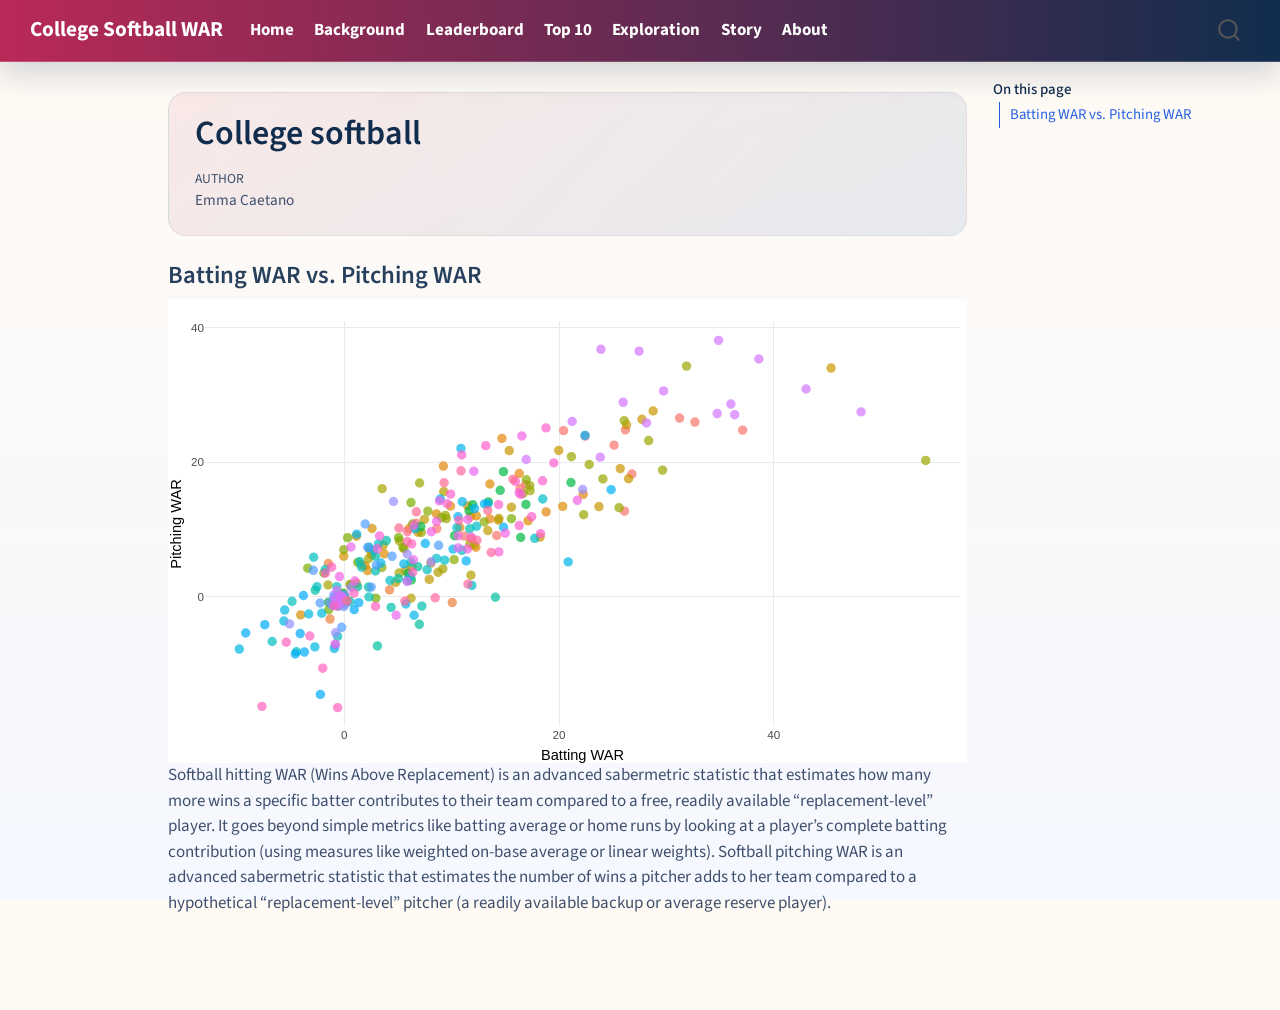
==== commit eeb32adf: "Built site for gh-pages" ====
--- a/index.html
+++ b/index.html
@@ -118,6 +118,10 @@
 <span class="menu-text">Leaderboard</span></a>
   </li>  
   <li class="nav-item">
+    <a class="nav-link" href="./top10.html"> 
+<span class="menu-text">Top 10</span></a>
+  </li>  
+  <li class="nav-item">
     <a class="nav-link" href="./explore.html"> 
 <span class="menu-text">Exploration</span></a>
   </li>  
@@ -181,8 +185,8 @@
 <h3 class="anchored" data-anchor-id="batting-war-vs.-pitching-war">Batting WAR vs.&nbsp;Pitching WAR</h3>
 <div class="cell">
 <div class="cell-output-display">
-<div class="plotly html-widget html-fill-item" id="htmlwidget-2e97b244124fe382302a" style="width:100%;height:464px;"></div>
-<script type="application/json" data-for="htmlwidget-2e97b244124fe382302a">{"x":{"data":[{"x":[37.100999999999999,32.659999999999997,31.231000000000002,26.183,25.129999999999999,22.439,20.425999999999998,26.792999999999999,26.100000000000001,16.904,16.369,14.206,11.198,8.6170000000000009,6.7069999999999999],"y":[24.782,25.975999999999999,26.574999999999999,24.814,22.541,23.893000000000001,24.707999999999998,18.238,12.699999999999999,16.696999999999999,16.081,9.0860000000000003,8.9860000000000007,10.095000000000001,10.917],"text":["<b>Duke<\/b> (ACC)<br>Rank: 12<br>Total WAR: 61.88<br>Batting WAR: 37.1<br>Pitching WAR: 24.78","<b>Virginia Tech<\/b> (ACC)<br>Rank: 15<br>Total WAR: 58.64<br>Batting WAR: 32.66<br>Pitching WAR: 25.98","<b>Florida St.<\/b> (ACC)<br>Rank: 16<br>Total WAR: 57.81<br>Batting WAR: 31.23<br>Pitching WAR: 26.58","<b>Georgia Tech<\/b> (ACC)<br>Rank: 24<br>Total WAR: 51<br>Batting WAR: 26.18<br>Pitching WAR: 24.81","<b>Stanford<\/b> (ACC)<br>Rank: 26<br>Total WAR: 47.67<br>Batting WAR: 25.13<br>Pitching WAR: 22.54","<b>Clemson<\/b> (ACC)<br>Rank: 29<br>Total WAR: 46.33<br>Batting WAR: 22.44<br>Pitching WAR: 23.89","<b>Virginia<\/b> (ACC)<br>Rank: 30<br>Total WAR: 45.13<br>Batting WAR: 20.43<br>Pitching WAR: 24.71","<b>Louisville<\/b> (ACC)<br>Rank: 31<br>Total WAR: 45.03<br>Batting WAR: 26.79<br>Pitching WAR: 18.24","<b>North Carolina<\/b> (ACC)<br>Rank: 44<br>Total WAR: 38.8<br>Batting WAR: 26.1<br>Pitching WAR: 12.7","<b>NC State<\/b> (ACC)<br>Rank: 60<br>Total WAR: 33.6<br>Batting WAR: 16.9<br>Pitching WAR: 16.7","<b>Notre Dame<\/b> (ACC)<br>Rank: 67<br>Total WAR: 32.45<br>Batting WAR: 16.37<br>Pitching WAR: 16.08","<b>California<\/b> (ACC)<br>Rank: 114<br>Total WAR: 23.29<br>Batting WAR: 14.21<br>Pitching WAR: 9.09","<b>Boston College<\/b> (ACC)<br>Rank: 135<br>Total WAR: 20.18<br>Batting WAR: 11.2<br>Pitching WAR: 8.99","<b>Pittsburgh<\/b> (ACC)<br>Rank: 146<br>Total WAR: 18.71<br>Batting WAR: 8.62<br>Pitching WAR: 10.1","<b>Syracuse<\/b> (ACC)<br>Rank: 151<br>Total WAR: 17.62<br>Batting WAR: 6.71<br>Pitching WAR: 10.92"],"type":"scatter","mode":"markers","marker":{"autocolorscale":false,"color":"rgba(248,118,109,1)","opacity":0.69999999999999996,"size":7.559055118110237,"symbol":"circle","line":{"width":1.8897637795275593,"color":"rgba(248,118,109,1)"}},"hoveron":"points","name":"ACC","legendgroup":"ACC","showlegend":true,"xaxis":"x","yaxis":"y","hoverinfo":"text","frame":null},{"x":[-0.80300000000000005],"y":[-1.2749999999999999],"text":"<b>La Roche<\/b> (Amcc)<br>Rank: 312<br>Total WAR: -2.08<br>Batting WAR: -0.8<br>Pitching WAR: -1.27","type":"scatter","mode":"markers","marker":{"autocolorscale":false,"color":"rgba(243,124,87,1)","opacity":0.69999999999999996,"size":7.559055118110237,"symbol":"circle","line":{"width":1.8897637795275593,"color":"rgba(243,124,87,1)"}},"hoveron":"points","name":"Amcc","legendgroup":"Amcc","showlegend":true,"xaxis":"x","yaxis":"y","hoverinfo":"text","frame":null},{"x":[10.06,1.661,4.2249999999999996,-1.4730000000000001,0.59399999999999997,-1.3169999999999999],"y":[-0.91900000000000004,4.7140000000000004,0.98899999999999999,4.9029999999999996,1.655,-3.3759999999999999],"text":["<b>Binghamton<\/b> (America East)<br>Rank: 209<br>Total WAR: 9.14<br>Batting WAR: 10.06<br>Pitching WAR: -0.92","<b>Bryant<\/b> (America East)<br>Rank: 230<br>Total WAR: 6.38<br>Batting WAR: 1.66<br>Pitching WAR: 4.71","<b>UAlbany<\/b> (America East)<br>Rank: 237<br>Total WAR: 5.21<br>Batting WAR: 4.22<br>Pitching WAR: 0.99","<b>UMass Lowell<\/b> (America East)<br>Rank: 243<br>Total WAR: 3.43<br>Batting WAR: -1.47<br>Pitching WAR: 4.9","<b>UMBC<\/b> (America East)<br>Rank: 254<br>Total WAR: 2.25<br>Batting WAR: 0.59<br>Pitching WAR: 1.66","<b>Maine<\/b> (America East)<br>Rank: 322<br>Total WAR: -4.69<br>Batting WAR: -1.32<br>Pitching WAR: -3.38"],"type":"scatter","mode":"markers","marker":{"autocolorscale":false,"color":"rgba(237,129,61,1)","opacity":0.69999999999999996,"size":7.559055118110237,"symbol":"circle","line":{"width":1.8897637795275593,"color":"rgba(237,129,61,1)"}},"hoveron":"points","name":"America East","legendgroup":"America East","showlegend":true,"xaxis":"x","yaxis":"y","hoverinfo":"text","frame":null},{"x":[14.689,22.254999999999999,16.302,18.803999999999998,9.2330000000000005,13.551,11.756,9.8979999999999997,10.771000000000001,12.265000000000001],"y":[23.553000000000001,15.214,18.312000000000001,12.599,19.420999999999999,11.555,11.927,13.460000000000001,10.265000000000001,7.3259999999999996],"text":["<b>South Fla.<\/b> (American)<br>Rank: 45<br>Total WAR: 38.24<br>Batting WAR: 14.69<br>Pitching WAR: 23.55","<b>Wichita St.<\/b> (American)<br>Rank: 48<br>Total WAR: 37.47<br>Batting WAR: 22.25<br>Pitching WAR: 15.21","<b>Fla. Atlantic<\/b> (American)<br>Rank: 55<br>Total WAR: 34.61<br>Batting WAR: 16.3<br>Pitching WAR: 18.31","<b>Charlotte<\/b> (American)<br>Rank: 72<br>Total WAR: 31.4<br>Batting WAR: 18.8<br>Pitching WAR: 12.6","<b>East Carolina<\/b> (American)<br>Rank: 80<br>Total WAR: 28.65<br>Batting WAR: 9.23<br>Pitching WAR: 19.42","<b>North Texas<\/b> (American)<br>Rank: 102<br>Total WAR: 25.11<br>Batting WAR: 13.55<br>Pitching WAR: 11.55","<b>Tulsa<\/b> (American)<br>Rank: 110<br>Total WAR: 23.68<br>Batting WAR: 11.76<br>Pitching WAR: 11.93","<b>UAB<\/b> (American)<br>Rank: 113<br>Total WAR: 23.36<br>Batting WAR: 9.9<br>Pitching WAR: 13.46","<b>UTSA<\/b> (American)<br>Rank: 125<br>Total WAR: 21.04<br>Batting WAR: 10.77<br>Pitching WAR: 10.27","<b>Memphis<\/b> (American)<br>Rank: 140<br>Total WAR: 19.59<br>Batting WAR: 12.27<br>Pitching WAR: 7.33"],"type":"scatter","mode":"markers","marker":{"autocolorscale":false,"color":"rgba(230,135,13,1)","opacity":0.69999999999999996,"size":7.559055118110237,"symbol":"circle","line":{"width":1.8897637795275593,"color":"rgba(230,135,13,1)"}},"hoveron":"points","name":"American","legendgroup":"American","showlegend":true,"xaxis":"x","yaxis":"y","hoverinfo":"text","frame":null},{"x":[20.346,13.563000000000001,17.119,11.502000000000001,12.311,8.5890000000000004,6.0339999999999998,8.0760000000000005,3.726,2.173,0.25800000000000001],"y":[13.42,16.754999999999999,11.265000000000001,13.494,12.007999999999999,12.301,10.115,4.9669999999999996,6.351,3.8490000000000002,-0.65900000000000003],"text":["<b>Stetson<\/b> (ASUN)<br>Rank: 59<br>Total WAR: 33.76<br>Batting WAR: 20.35<br>Pitching WAR: 13.42","<b>North Florida<\/b> (ASUN)<br>Rank: 76<br>Total WAR: 30.32<br>Batting WAR: 13.56<br>Pitching WAR: 16.75","<b>Central Ark.<\/b> (ASUN)<br>Rank: 81<br>Total WAR: 28.38<br>Batting WAR: 17.12<br>Pitching WAR: 11.27","<b>Jacksonville<\/b> (ASUN)<br>Rank: 103<br>Total WAR: 25<br>Batting WAR: 11.5<br>Pitching WAR: 13.49","<b>North Ala.<\/b> (ASUN)<br>Rank: 107<br>Total WAR: 24.32<br>Batting WAR: 12.31<br>Pitching WAR: 12.01","<b>FGCU<\/b> (ASUN)<br>Rank: 126<br>Total WAR: 20.89<br>Batting WAR: 8.59<br>Pitching WAR: 12.3","<b>Eastern Ky.<\/b> (ASUN)<br>Rank: 161<br>Total WAR: 16.15<br>Batting WAR: 6.03<br>Pitching WAR: 10.12","<b>Queens (NC)<\/b> (ASUN)<br>Rank: 178<br>Total WAR: 13.04<br>Batting WAR: 8.08<br>Pitching WAR: 4.97","<b>Lipscomb<\/b> (ASUN)<br>Rank: 200<br>Total WAR: 10.08<br>Batting WAR: 3.73<br>Pitching WAR: 6.35","<b>West Ga.<\/b> (ASUN)<br>Rank: 232<br>Total WAR: 6.02<br>Batting WAR: 2.17<br>Pitching WAR: 3.85","<b>Bellarmine<\/b> (ASUN)<br>Rank: 280<br>Total WAR: -0.4<br>Batting WAR: 0.26<br>Pitching WAR: -0.66"],"type":"scatter","mode":"markers","marker":{"autocolorscale":false,"color":"rgba(222,140,0,1)","opacity":0.69999999999999996,"size":7.559055118110237,"symbol":"circle","line":{"width":1.8897637795275593,"color":"rgba(222,140,0,1)"}},"hoveron":"points","name":"ASUN","legendgroup":"ASUN","showlegend":true,"xaxis":"x","yaxis":"y","hoverinfo":"text","frame":null},{"x":[6.867,2.5899999999999999,5.5739999999999998,1.1399999999999999,2.5630000000000002,1.946,-0.039,1.1359999999999999,-4.0540000000000003],"y":[9.5749999999999993,10.117000000000001,7.1289999999999996,8.9689999999999994,6.1879999999999997,4.577,5.9880000000000004,1.9390000000000001,-2.7519999999999998],"text":["<b>Fordham<\/b> (Atlantic 10)<br>Rank: 159<br>Total WAR: 16.44<br>Batting WAR: 6.87<br>Pitching WAR: 9.57","<b>Saint Joseph's<\/b> (Atlantic 10)<br>Rank: 181<br>Total WAR: 12.71<br>Batting WAR: 2.59<br>Pitching WAR: 10.12","<b>George Washington<\/b> (Atlantic 10)<br>Rank: 182<br>Total WAR: 12.7<br>Batting WAR: 5.57<br>Pitching WAR: 7.13","<b>Loyola Chicago<\/b> (Atlantic 10)<br>Rank: 199<br>Total WAR: 10.11<br>Batting WAR: 1.14<br>Pitching WAR: 8.97","<b>Dayton<\/b> (Atlantic 10)<br>Rank: 212<br>Total WAR: 8.75<br>Batting WAR: 2.56<br>Pitching WAR: 6.19","<b>George Mason<\/b> (Atlantic 10)<br>Rank: 229<br>Total WAR: 6.52<br>Batting WAR: 1.95<br>Pitching WAR: 4.58","<b>Saint Louis<\/b> (Atlantic 10)<br>Rank: 235<br>Total WAR: 5.95<br>Batting WAR: -0.04<br>Pitching WAR: 5.99","<b>Rhode Island<\/b> (Atlantic 10)<br>Rank: 246<br>Total WAR: 3.07<br>Batting WAR: 1.14<br>Pitching WAR: 1.94","<b>St. Bonaventure<\/b> (Atlantic 10)<br>Rank: 328<br>Total WAR: -6.81<br>Batting WAR: -4.05<br>Pitching WAR: -2.75"],"type":"scatter","mode":"markers","marker":{"autocolorscale":false,"color":"rgba(213,145,0,1)","opacity":0.69999999999999996,"size":7.559055118110237,"symbol":"circle","line":{"width":1.8897637795275593,"color":"rgba(213,145,0,1)"}},"hoveron":"points","name":"Atlantic 10","legendgroup":"Atlantic 10","showlegend":true,"xaxis":"x","yaxis":"y","hoverinfo":"text","frame":null},{"x":[45.334000000000003,28.763999999999999,27.728999999999999,26.292000000000002,25.702000000000002,26.48,19.975999999999999,23.719999999999999,15.367000000000001,18.239000000000001,14.356999999999999],"y":[34.027999999999999,27.629999999999999,26.391999999999999,25.568000000000001,19.045000000000002,17.541,21.754000000000001,13.385,21.734999999999999,8.8399999999999999,11.366],"text":["<b>Texas Tech<\/b> (Big 12)<br>Rank: 1<br>Total WAR: 79.36<br>Batting WAR: 45.33<br>Pitching WAR: 34.03","<b>Oklahoma St.<\/b> (Big 12)<br>Rank: 17<br>Total WAR: 56.39<br>Batting WAR: 28.76<br>Pitching WAR: 27.63","<b>Arizona St.<\/b> (Big 12)<br>Rank: 19<br>Total WAR: 54.12<br>Batting WAR: 27.73<br>Pitching WAR: 26.39","<b>UCF<\/b> (Big 12)<br>Rank: 22<br>Total WAR: 51.86<br>Batting WAR: 26.29<br>Pitching WAR: 25.57","<b>Kansas<\/b> (Big 12)<br>Rank: 32<br>Total WAR: 44.75<br>Batting WAR: 25.7<br>Pitching WAR: 19.05","<b>Arizona<\/b> (Big 12)<br>Rank: 34<br>Total WAR: 44.02<br>Batting WAR: 26.48<br>Pitching WAR: 17.54","<b>Utah<\/b> (Big 12)<br>Rank: 38<br>Total WAR: 41.73<br>Batting WAR: 19.98<br>Pitching WAR: 21.75","<b>Iowa St.<\/b> (Big 12)<br>Rank: 50<br>Total WAR: 37.11<br>Batting WAR: 23.72<br>Pitching WAR: 13.38","<b>Baylor<\/b> (Big 12)<br>Rank: 51<br>Total WAR: 37.1<br>Batting WAR: 15.37<br>Pitching WAR: 21.74","<b>Houston<\/b> (Big 12)<br>Rank: 87<br>Total WAR: 27.08<br>Batting WAR: 18.24<br>Pitching WAR: 8.84","<b>BYU<\/b> (Big 12)<br>Rank: 95<br>Total WAR: 25.72<br>Batting WAR: 14.36<br>Pitching WAR: 11.37"],"type":"scatter","mode":"markers","marker":{"autocolorscale":false,"color":"rgba(203,150,0,1)","opacity":0.69999999999999996,"size":7.559055118110237,"symbol":"circle","line":{"width":1.8897637795275593,"color":"rgba(203,150,0,1)"}},"hoveron":"points","name":"Big 12","legendgroup":"Big 12","showlegend":true,"xaxis":"x","yaxis":"y","hoverinfo":"text","frame":null},{"x":[15.568,13.375,12.086,7.4660000000000002,3.6339999999999999,6.2990000000000004,7.9199999999999999,5.7270000000000003,4.79],"y":[13.300000000000001,9.8170000000000002,7.6859999999999999,11.481999999999999,7.6200000000000001,4.4900000000000002,2.5369999999999999,3.8740000000000001,2.0950000000000002],"text":["<b>UConn<\/b> (Big East)<br>Rank: 79<br>Total WAR: 28.87<br>Batting WAR: 15.57<br>Pitching WAR: 13.3","<b>Creighton<\/b> (Big East)<br>Rank: 115<br>Total WAR: 23.19<br>Batting WAR: 13.38<br>Pitching WAR: 9.82","<b>Providence<\/b> (Big East)<br>Rank: 137<br>Total WAR: 19.77<br>Batting WAR: 12.09<br>Pitching WAR: 7.69","<b>St. John's (NY)<\/b> (Big East)<br>Rank: 144<br>Total WAR: 18.95<br>Batting WAR: 7.47<br>Pitching WAR: 11.48","<b>Georgetown<\/b> (Big East)<br>Rank: 191<br>Total WAR: 11.26<br>Batting WAR: 3.63<br>Pitching WAR: 7.62","<b>Villanova<\/b> (Big East)<br>Rank: 193<br>Total WAR: 10.79<br>Batting WAR: 6.3<br>Pitching WAR: 4.49","<b>Butler<\/b> (Big East)<br>Rank: 194<br>Total WAR: 10.46<br>Batting WAR: 7.92<br>Pitching WAR: 2.54","<b>DePaul<\/b> (Big East)<br>Rank: 203<br>Total WAR: 9.6<br>Batting WAR: 5.73<br>Pitching WAR: 3.87","<b>Seton Hall<\/b> (Big East)<br>Rank: 225<br>Total WAR: 6.88<br>Batting WAR: 4.79<br>Pitching WAR: 2.1"],"type":"scatter","mode":"markers","marker":{"autocolorscale":false,"color":"rgba(193,155,0,1)","opacity":0.69999999999999996,"size":7.559055118110237,"symbol":"circle","line":{"width":1.8897637795275593,"color":"rgba(193,155,0,1)"}},"hoveron":"points","name":"Big East","legendgroup":"Big East","showlegend":true,"xaxis":"x","yaxis":"y","hoverinfo":"text","frame":null},{"x":[14.404999999999999,9.2699999999999996,11.800000000000001,8.7469999999999999,2.367,6.2270000000000003],"y":[11.598000000000001,15.606999999999999,3.1619999999999999,3.5910000000000002,6.9580000000000002,-0.26900000000000002],"text":["<b>Idaho St.<\/b> (Big Sky)<br>Rank: 94<br>Total WAR: 26<br>Batting WAR: 14.4<br>Pitching WAR: 11.6","<b>Sacramento St.<\/b> (Big Sky)<br>Rank: 104<br>Total WAR: 24.88<br>Batting WAR: 9.27<br>Pitching WAR: 15.61","<b>Northern Colo.<\/b> (Big Sky)<br>Rank: 166<br>Total WAR: 14.96<br>Batting WAR: 11.8<br>Pitching WAR: 3.16","<b>Montana<\/b> (Big Sky)<br>Rank: 183<br>Total WAR: 12.34<br>Batting WAR: 8.75<br>Pitching WAR: 3.59","<b>Portland St.<\/b> (Big Sky)<br>Rank: 207<br>Total WAR: 9.32<br>Batting WAR: 2.37<br>Pitching WAR: 6.96","<b>Weber St.<\/b> (Big Sky)<br>Rank: 234<br>Total WAR: 5.96<br>Batting WAR: 6.23<br>Pitching WAR: -0.27"],"type":"scatter","mode":"markers","marker":{"autocolorscale":false,"color":"rgba(181,159,0,1)","opacity":0.69999999999999996,"size":7.559055118110237,"symbol":"circle","line":{"width":1.8897637795275593,"color":"rgba(181,159,0,1)"}},"hoveron":"points","name":"Big Sky","legendgroup":"Big Sky","showlegend":true,"xaxis":"x","yaxis":"y","hoverinfo":"text","frame":null},{"x":[3.532,11.710000000000001,5.1420000000000003,9.1859999999999999,5.1109999999999998,2.2799999999999998,-1.504],"y":[16.061,7.8239999999999998,8.2720000000000002,4.1079999999999997,3.4830000000000001,5.6550000000000002,1.7],"text":["<b>Radford<\/b> (Big South)<br>Rank: 139<br>Total WAR: 19.59<br>Batting WAR: 3.53<br>Pitching WAR: 16.06","<b>USC Upstate<\/b> (Big South)<br>Rank: 141<br>Total WAR: 19.54<br>Batting WAR: 11.71<br>Pitching WAR: 7.82","<b>Winthrop<\/b> (Big South)<br>Rank: 174<br>Total WAR: 13.41<br>Batting WAR: 5.14<br>Pitching WAR: 8.27","<b>Gardner-Webb<\/b> (Big South)<br>Rank: 176<br>Total WAR: 13.29<br>Batting WAR: 9.19<br>Pitching WAR: 4.11","<b>Longwood<\/b> (Big South)<br>Rank: 214<br>Total WAR: 8.59<br>Batting WAR: 5.11<br>Pitching WAR: 3.48","<b>Presbyterian<\/b> (Big South)<br>Rank: 220<br>Total WAR: 7.93<br>Batting WAR: 2.28<br>Pitching WAR: 5.66","<b>Charleston So.<\/b> (Big South)<br>Rank: 271<br>Total WAR: 0.2<br>Batting WAR: -1.5<br>Pitching WAR: 1.7"],"type":"scatter","mode":"markers","marker":{"autocolorscale":false,"color":"rgba(168,164,0,1)","opacity":0.69999999999999996,"size":7.559055118110237,"symbol":"circle","line":{"width":1.8897637795275593,"color":"rgba(168,164,0,1)"}},"hoveron":"points","name":"Big South","legendgroup":"Big South","showlegend":true,"xaxis":"x","yaxis":"y","hoverinfo":"text","frame":null},{"x":[54.143999999999998,31.879000000000001,26.071000000000002,28.350999999999999,29.646000000000001,22.809000000000001,21.158999999999999,24.088000000000001,25.594999999999999,22.297999999999998,17.280000000000001,17.315000000000001,16.658000000000001,7.0179999999999998,9.4250000000000007,9.5099999999999998,7.1749999999999998],"y":[20.263999999999999,34.319000000000003,26.195,23.221,18.814,19.658000000000001,20.821999999999999,17.504000000000001,13.220000000000001,12.186,16.503,15.75,15.346,16.896000000000001,12.081,11.602,9.5229999999999997],"text":["<b>UCLA<\/b> (Big Ten)<br>Rank: 3<br>Total WAR: 74.41<br>Batting WAR: 54.14<br>Pitching WAR: 20.26","<b>Nebraska<\/b> (Big Ten)<br>Rank: 7<br>Total WAR: 66.2<br>Batting WAR: 31.88<br>Pitching WAR: 34.32","<b>Oregon<\/b> (Big Ten)<br>Rank: 21<br>Total WAR: 52.27<br>Batting WAR: 26.07<br>Pitching WAR: 26.2","<b>Washington<\/b> (Big Ten)<br>Rank: 23<br>Total WAR: 51.57<br>Batting WAR: 28.35<br>Pitching WAR: 23.22","<b>Indiana<\/b> (Big Ten)<br>Rank: 25<br>Total WAR: 48.46<br>Batting WAR: 29.65<br>Pitching WAR: 18.81","<b>Michigan<\/b> (Big Ten)<br>Rank: 36<br>Total WAR: 42.47<br>Batting WAR: 22.81<br>Pitching WAR: 19.66","<b>Northwestern<\/b> (Big Ten)<br>Rank: 37<br>Total WAR: 41.98<br>Batting WAR: 21.16<br>Pitching WAR: 20.82","<b>Penn St.<\/b> (Big Ten)<br>Rank: 39<br>Total WAR: 41.59<br>Batting WAR: 24.09<br>Pitching WAR: 17.5","<b>Ohio St.<\/b> (Big Ten)<br>Rank: 43<br>Total WAR: 38.81<br>Batting WAR: 25.59<br>Pitching WAR: 13.22","<b>Rutgers<\/b> (Big Ten)<br>Rank: 56<br>Total WAR: 34.48<br>Batting WAR: 22.3<br>Pitching WAR: 12.19","<b>Purdue<\/b> (Big Ten)<br>Rank: 58<br>Total WAR: 33.78<br>Batting WAR: 17.28<br>Pitching WAR: 16.5","<b>Wisconsin<\/b> (Big Ten)<br>Rank: 64<br>Total WAR: 33.06<br>Batting WAR: 17.32<br>Pitching WAR: 15.75","<b>Iowa<\/b> (Big Ten)<br>Rank: 69<br>Total WAR: 32<br>Batting WAR: 16.66<br>Pitching WAR: 15.35","<b>Minnesota<\/b> (Big Ten)<br>Rank: 109<br>Total WAR: 23.91<br>Batting WAR: 7.02<br>Pitching WAR: 16.9","<b>Maryland<\/b> (Big Ten)<br>Rank: 122<br>Total WAR: 21.51<br>Batting WAR: 9.43<br>Pitching WAR: 12.08","<b>Michigan St.<\/b> (Big Ten)<br>Rank: 123<br>Total WAR: 21.11<br>Batting WAR: 9.51<br>Pitching WAR: 11.6","<b>Illinois<\/b> (Big Ten)<br>Rank: 156<br>Total WAR: 16.7<br>Batting WAR: 7.18<br>Pitching WAR: 9.52"],"type":"scatter","mode":"markers","marker":{"autocolorscale":false,"color":"rgba(154,168,0,1)","opacity":0.69999999999999996,"size":7.559055118110237,"symbol":"circle","line":{"width":1.8897637795275593,"color":"rgba(154,168,0,1)"}},"hoveron":"points","name":"Big Ten","legendgroup":"Big Ten","showlegend":true,"xaxis":"x","yaxis":"y","hoverinfo":"text","frame":null},{"x":[16.963000000000001,13.034000000000001,9.0649999999999995,7.7869999999999999,6.3609999999999998,10.234999999999999,3.504,-0.040000000000000001,0.53800000000000003,-0.45500000000000002],"y":[17.388000000000002,11.098000000000001,11.718,12.702999999999999,10.791,5.4809999999999999,4.3150000000000004,6.9619999999999997,1.798,0.0060000000000000001],"text":["<b>Cal St. Fullerton<\/b> (Big West)<br>Rank: 57<br>Total WAR: 34.35<br>Batting WAR: 16.96<br>Pitching WAR: 17.39","<b>UC Santa Barbara<\/b> (Big West)<br>Rank: 108<br>Total WAR: 24.13<br>Batting WAR: 13.03<br>Pitching WAR: 11.1","<b>Long Beach St.<\/b> (Big West)<br>Rank: 127<br>Total WAR: 20.78<br>Batting WAR: 9.06<br>Pitching WAR: 11.72","<b>Hawaii<\/b> (Big West)<br>Rank: 131<br>Total WAR: 20.49<br>Batting WAR: 7.79<br>Pitching WAR: 12.7","<b>UC Davis<\/b> (Big West)<br>Rank: 154<br>Total WAR: 17.15<br>Batting WAR: 6.36<br>Pitching WAR: 10.79","<b>UC San Diego<\/b> (Big West)<br>Rank: 162<br>Total WAR: 15.72<br>Batting WAR: 10.23<br>Pitching WAR: 5.48","<b>CSUN<\/b> (Big West)<br>Rank: 221<br>Total WAR: 7.82<br>Batting WAR: 3.5<br>Pitching WAR: 4.32","<b>Cal Poly<\/b> (Big West)<br>Rank: 224<br>Total WAR: 6.92<br>Batting WAR: -0.04<br>Pitching WAR: 6.96","<b>UC Riverside<\/b> (Big West)<br>Rank: 253<br>Total WAR: 2.34<br>Batting WAR: 0.54<br>Pitching WAR: 1.8","<b>CSU Bakersfield<\/b> (Big West)<br>Rank: 281<br>Total WAR: -0.45<br>Batting WAR: -0.46<br>Pitching WAR: 0.01"],"type":"scatter","mode":"markers","marker":{"autocolorscale":false,"color":"rgba(138,172,0,1)","opacity":0.69999999999999996,"size":7.559055118110237,"symbol":"circle","line":{"width":1.8897637795275593,"color":"rgba(138,172,0,1)"}},"hoveron":"points","name":"Big West","legendgroup":"Big West","showlegend":true,"xaxis":"x","yaxis":"y","hoverinfo":"text","frame":null},{"x":[15.573,6.2160000000000002,5.0650000000000004,5.468,0.31900000000000001,1.256,2.9449999999999998,-1.885,-3.395,-0.092999999999999999,-1.4419999999999999],"y":[11.585000000000001,13.987,8.75,7.3120000000000003,8.7569999999999997,5.0620000000000003,-0.253,3.504,4.2110000000000003,0.47299999999999998,-1.9890000000000001],"text":["<b>Campbell<\/b> (CAA)<br>Rank: 85<br>Total WAR: 27.16<br>Batting WAR: 15.57<br>Pitching WAR: 11.59","<b>UNCW<\/b> (CAA)<br>Rank: 134<br>Total WAR: 20.2<br>Batting WAR: 6.22<br>Pitching WAR: 13.99","<b>Col. of Charleston<\/b> (CAA)<br>Rank: 172<br>Total WAR: 13.81<br>Batting WAR: 5.07<br>Pitching WAR: 8.75","<b>Hofstra<\/b> (CAA)<br>Rank: 179<br>Total WAR: 12.78<br>Batting WAR: 5.47<br>Pitching WAR: 7.31","<b>Elon<\/b> (CAA)<br>Rank: 210<br>Total WAR: 9.08<br>Batting WAR: 0.32<br>Pitching WAR: 8.76","<b>Towson<\/b> (CAA)<br>Rank: 231<br>Total WAR: 6.32<br>Batting WAR: 1.26<br>Pitching WAR: 5.06","<b>Drexel<\/b> (CAA)<br>Rank: 251<br>Total WAR: 2.69<br>Batting WAR: 2.94<br>Pitching WAR: -0.25","<b>Stony Brook<\/b> (CAA)<br>Rank: 260<br>Total WAR: 1.62<br>Batting WAR: -1.89<br>Pitching WAR: 3.5","<b>N.C. A&T<\/b> (CAA)<br>Rank: 264<br>Total WAR: 0.82<br>Batting WAR: -3.4<br>Pitching WAR: 4.21","<b>Monmouth<\/b> (CAA)<br>Rank: 267<br>Total WAR: 0.38<br>Batting WAR: -0.09<br>Pitching WAR: 0.47","<b>Hampton<\/b> (CAA)<br>Rank: 318<br>Total WAR: -3.43<br>Batting WAR: -1.44<br>Pitching WAR: -1.99"],"type":"scatter","mode":"markers","marker":{"autocolorscale":false,"color":"rgba(119,175,0,1)","opacity":0.69999999999999996,"size":7.559055118110237,"symbol":"circle","line":{"width":1.8897637795275593,"color":"rgba(119,175,0,1)"}},"hoveron":"points","name":"CAA","legendgroup":"CAA","showlegend":true,"xaxis":"x","yaxis":"y","hoverinfo":"text","frame":null},{"x":[-0.61399999999999999,-0.78700000000000003],"y":[-0.39900000000000002,-0.66900000000000004],"text":["<b>Jefferson<\/b> (Cacc)<br>Rank: 292<br>Total WAR: -1.01<br>Batting WAR: -0.61<br>Pitching WAR: -0.4","<b>Chestnut Hill<\/b> (Cacc)<br>Rank: 303<br>Total WAR: -1.46<br>Batting WAR: -0.79<br>Pitching WAR: -0.67"],"type":"scatter","mode":"markers","marker":{"autocolorscale":false,"color":"rgba(95,178,0,1)","opacity":0.69999999999999996,"size":7.559055118110237,"symbol":"circle","line":{"width":1.8897637795275593,"color":"rgba(95,178,0,1)"}},"hoveron":"points","name":"Cacc","legendgroup":"Cacc","showlegend":true,"xaxis":"x","yaxis":"y","hoverinfo":"text","frame":null},{"x":[0.064000000000000001],"y":[-0.010999999999999999],"text":"<b>Belhaven<\/b> (Ccs)<br>Rank: 272<br>Total WAR: 0.05<br>Batting WAR: 0.06<br>Pitching WAR: -0.01","type":"scatter","mode":"markers","marker":{"autocolorscale":false,"color":"rgba(62,181,0,1)","opacity":0.69999999999999996,"size":7.559055118110237,"symbol":"circle","line":{"width":1.8897637795275593,"color":"rgba(62,181,0,1)"}},"hoveron":"points","name":"Ccs","legendgroup":"Ccs","showlegend":true,"xaxis":"x","yaxis":"y","hoverinfo":"text","frame":null},{"x":[-0.53200000000000003,-0.48999999999999999,-1.02,-0.52900000000000003,-0.749,-1.456],"y":[-0.79700000000000004,-1.0189999999999999,-0.85899999999999999,-1.427,-1.2230000000000001,-0.87],"text":["<b>Claflin<\/b> (Ciaa)<br>Rank: 300<br>Total WAR: -1.33<br>Batting WAR: -0.53<br>Pitching WAR: -0.8","<b>Bowie St.<\/b> (Ciaa)<br>Rank: 304<br>Total WAR: -1.51<br>Batting WAR: -0.49<br>Pitching WAR: -1.02","<b>Bluefield St.<\/b> (Ciaa)<br>Rank: 308<br>Total WAR: -1.88<br>Batting WAR: -1.02<br>Pitching WAR: -0.86","<b>Virginia Union<\/b> (Ciaa)<br>Rank: 309<br>Total WAR: -1.96<br>Batting WAR: -0.53<br>Pitching WAR: -1.43","<b>Johnson C. Smith<\/b> (Ciaa)<br>Rank: 310<br>Total WAR: -1.97<br>Batting WAR: -0.75<br>Pitching WAR: -1.22","<b>Lincoln (PA)<\/b> (Ciaa)<br>Rank: 315<br>Total WAR: -2.33<br>Batting WAR: -1.46<br>Pitching WAR: -0.87"],"type":"scatter","mode":"markers","marker":{"autocolorscale":false,"color":"rgba(0,184,29,1)","opacity":0.69999999999999996,"size":7.559055118110237,"symbol":"circle","line":{"width":1.8897637795275593,"color":"rgba(0,184,29,1)"}},"hoveron":"points","name":"Ciaa","legendgroup":"Ciaa","showlegend":true,"xaxis":"x","yaxis":"y","hoverinfo":"text","frame":null},{"x":[21.114999999999998,14.824,16.923999999999999,14.523,13.42,11.968999999999999,16.434000000000001,11.632999999999999,10.276999999999999,7.1360000000000001,5.9340000000000002,6.25],"y":[16.975000000000001,18.591999999999999,13.711,15.811,14.076000000000001,13.68,8.7840000000000007,12.775,9.048,10.412000000000001,3.4049999999999998,2.4449999999999998],"text":["<b>Jacksonville St.<\/b> (Conference USA)<br>Rank: 47<br>Total WAR: 38.09<br>Batting WAR: 21.11<br>Pitching WAR: 16.98","<b>Western Ky.<\/b> (Conference USA)<br>Rank: 61<br>Total WAR: 33.42<br>Batting WAR: 14.82<br>Pitching WAR: 18.59","<b>Liberty<\/b> (Conference USA)<br>Rank: 74<br>Total WAR: 30.64<br>Batting WAR: 16.92<br>Pitching WAR: 13.71","<b>Louisiana Tech<\/b> (Conference USA)<br>Rank: 75<br>Total WAR: 30.33<br>Batting WAR: 14.52<br>Pitching WAR: 15.81","<b>FIU<\/b> (Conference USA)<br>Rank: 84<br>Total WAR: 27.5<br>Batting WAR: 13.42<br>Pitching WAR: 14.08","<b>Sam Houston<\/b> (Conference USA)<br>Rank: 96<br>Total WAR: 25.65<br>Batting WAR: 11.97<br>Pitching WAR: 13.68","<b>New Mexico St.<\/b> (Conference USA)<br>Rank: 98<br>Total WAR: 25.22<br>Batting WAR: 16.43<br>Pitching WAR: 8.78","<b>Delaware<\/b> (Conference USA)<br>Rank: 106<br>Total WAR: 24.41<br>Batting WAR: 11.63<br>Pitching WAR: 12.78","<b>Middle Tenn.<\/b> (Conference USA)<br>Rank: 142<br>Total WAR: 19.32<br>Batting WAR: 10.28<br>Pitching WAR: 9.05","<b>Missouri St.<\/b> (Conference USA)<br>Rank: 152<br>Total WAR: 17.55<br>Batting WAR: 7.14<br>Pitching WAR: 10.41","<b>Kennesaw St.<\/b> (Conference USA)<br>Rank: 206<br>Total WAR: 9.34<br>Batting WAR: 5.93<br>Pitching WAR: 3.4","<b>UTEP<\/b> (Conference USA)<br>Rank: 213<br>Total WAR: 8.7<br>Batting WAR: 6.25<br>Pitching WAR: 2.44"],"type":"scatter","mode":"markers","marker":{"autocolorscale":false,"color":"rgba(0,186,66,1)","opacity":0.69999999999999996,"size":7.559055118110237,"symbol":"circle","line":{"width":1.8897637795275593,"color":"rgba(0,186,66,1)"}},"hoveron":"points","name":"Conference USA","legendgroup":"Conference USA","showlegend":true,"xaxis":"x","yaxis":"y","hoverinfo":"text","frame":null},{"x":[-0.126],"y":[0.40200000000000002],"text":"<b>Henderson St.<\/b> (Gac)<br>Rank: 268<br>Total WAR: 0.28<br>Batting WAR: -0.13<br>Pitching WAR: 0.4","type":"scatter","mode":"markers","marker":{"autocolorscale":false,"color":"rgba(0,188,90,1)","opacity":0.69999999999999996,"size":7.559055118110237,"symbol":"circle","line":{"width":1.8897637795275593,"color":"rgba(0,188,90,1)"}},"hoveron":"points","name":"Gac","legendgroup":"Gac","showlegend":true,"xaxis":"x","yaxis":"y","hoverinfo":"text","frame":null},{"x":[-0.63900000000000001],"y":[0.122],"text":"<b>Wayne St. (MI)<\/b> (Gliac)<br>Rank: 282<br>Total WAR: -0.52<br>Batting WAR: -0.64<br>Pitching WAR: 0.12","type":"scatter","mode":"markers","marker":{"autocolorscale":false,"color":"rgba(0,190,111,1)","opacity":0.69999999999999996,"size":7.559055118110237,"symbol":"circle","line":{"width":1.8897637795275593,"color":"rgba(0,190,111,1)"}},"hoveron":"points","name":"Gliac","legendgroup":"Gliac","showlegend":true,"xaxis":"x","yaxis":"y","hoverinfo":"text","frame":null},{"x":[-0.28699999999999998],"y":[-0.749],"text":"<b>Lincoln (MO)<\/b> (Glvc)<br>Rank: 294<br>Total WAR: -1.04<br>Batting WAR: -0.29<br>Pitching WAR: -0.75","type":"scatter","mode":"markers","marker":{"autocolorscale":false,"color":"rgba(0,191,129,1)","opacity":0.69999999999999996,"size":7.559055118110237,"symbol":"circle","line":{"width":1.8897637795275593,"color":"rgba(0,191,129,1)"}},"hoveron":"points","name":"Glvc","legendgroup":"Glvc","showlegend":true,"xaxis":"x","yaxis":"y","hoverinfo":"text","frame":null},{"x":[-0.38600000000000001],"y":[-0.32600000000000001],"text":"<b>Mont. St. Billings<\/b> (Great Northwest)<br>Rank: 285<br>Total WAR: -0.71<br>Batting WAR: -0.39<br>Pitching WAR: -0.33","type":"scatter","mode":"markers","marker":{"autocolorscale":false,"color":"rgba(0,192,146,1)","opacity":0.69999999999999996,"size":7.559055118110237,"symbol":"circle","line":{"width":1.8897637795275593,"color":"rgba(0,192,146,1)"}},"hoveron":"points","name":"Great Northwest","legendgroup":"Great Northwest","showlegend":true,"xaxis":"x","yaxis":"y","hoverinfo":"text","frame":null},{"x":[14.081,6.8529999999999998,2.2650000000000001,6.9960000000000004,1.2529999999999999,-2.698,3.093],"y":[-0.121,4.4429999999999996,1.3959999999999999,-4.1529999999999996,1.454,0.92900000000000005,-7.3780000000000001],"text":["<b>Robert Morris<\/b> (Horizon League)<br>Rank: 171<br>Total WAR: 13.96<br>Batting WAR: 14.08<br>Pitching WAR: -0.12","<b>Youngstown St.<\/b> (Horizon League)<br>Rank: 190<br>Total WAR: 11.3<br>Batting WAR: 6.85<br>Pitching WAR: 4.44","<b>Northern Ky.<\/b> (Horizon League)<br>Rank: 242<br>Total WAR: 3.66<br>Batting WAR: 2.27<br>Pitching WAR: 1.4","<b>Green Bay<\/b> (Horizon League)<br>Rank: 248<br>Total WAR: 2.84<br>Batting WAR: 7<br>Pitching WAR: -4.15","<b>Oakland<\/b> (Horizon League)<br>Rank: 250<br>Total WAR: 2.71<br>Batting WAR: 1.25<br>Pitching WAR: 1.45","<b>Detroit Mercy<\/b> (Horizon League)<br>Rank: 307<br>Total WAR: -1.77<br>Batting WAR: -2.7<br>Pitching WAR: 0.93","<b>IU Indy<\/b> (Horizon League)<br>Rank: 320<br>Total WAR: -4.28<br>Batting WAR: 3.09<br>Pitching WAR: -7.38"],"type":"scatter","mode":"markers","marker":{"autocolorscale":false,"color":"rgba(0,193,161,1)","opacity":0.69999999999999996,"size":7.559055118110237,"symbol":"circle","line":{"width":1.8897637795275593,"color":"rgba(0,193,161,1)"}},"hoveron":"points","name":"Horizon League","legendgroup":"Horizon League","showlegend":true,"xaxis":"x","yaxis":"y","hoverinfo":"text","frame":null},{"x":[11.688000000000001,3.9279999999999999,6.2119999999999997,2.9049999999999998,5.0519999999999996,2.9100000000000001,7.2279999999999998,4.3659999999999997],"y":[10.082000000000001,8.3260000000000005,5.0970000000000004,6,2.6539999999999999,3.7919999999999998,-1.444,-1.6279999999999999],"text":["<b>Princeton<\/b> (Ivy League)<br>Rank: 121<br>Total WAR: 21.77<br>Batting WAR: 11.69<br>Pitching WAR: 10.08","<b>Columbia<\/b> (Ivy League)<br>Rank: 185<br>Total WAR: 12.25<br>Batting WAR: 3.93<br>Pitching WAR: 8.33","<b>Harvard<\/b> (Ivy League)<br>Rank: 189<br>Total WAR: 11.31<br>Batting WAR: 6.21<br>Pitching WAR: 5.1","<b>Brown<\/b> (Ivy League)<br>Rank: 211<br>Total WAR: 8.9<br>Batting WAR: 2.9<br>Pitching WAR: 6","<b>Penn<\/b> (Ivy League)<br>Rank: 222<br>Total WAR: 7.71<br>Batting WAR: 5.05<br>Pitching WAR: 2.65","<b>Yale<\/b> (Ivy League)<br>Rank: 226<br>Total WAR: 6.7<br>Batting WAR: 2.91<br>Pitching WAR: 3.79","<b>Cornell<\/b> (Ivy League)<br>Rank: 236<br>Total WAR: 5.78<br>Batting WAR: 7.23<br>Pitching WAR: -1.44","<b>Dartmouth<\/b> (Ivy League)<br>Rank: 249<br>Total WAR: 2.74<br>Batting WAR: 4.37<br>Pitching WAR: -1.63"],"type":"scatter","mode":"markers","marker":{"autocolorscale":false,"color":"rgba(0,192,176,1)","opacity":0.69999999999999996,"size":7.559055118110237,"symbol":"circle","line":{"width":1.8897637795275593,"color":"rgba(0,192,176,1)"}},"hoveron":"points","name":"Ivy League","legendgroup":"Ivy League","showlegend":true,"xaxis":"x","yaxis":"y","hoverinfo":"text","frame":null},{"x":[7.7210000000000001,1.4450000000000001,1.621,-2.8500000000000001,2.3109999999999999,-1.76,-0.68799999999999994,0.56100000000000005,-2.5350000000000001,-4.8540000000000001,-0.61399999999999999,-4.4450000000000003,-6.7050000000000001],"y":[3.972,5.1959999999999997,4.3559999999999999,5.8369999999999997,-0.070000000000000007,4,1.462,-0.76400000000000001,1.4630000000000001,-0.72599999999999998,-5.9539999999999997,-8.2240000000000002,-6.7199999999999998],"text":["<b>Marist<\/b> (MAAC)<br>Rank: 188<br>Total WAR: 11.69<br>Batting WAR: 7.72<br>Pitching WAR: 3.97","<b>Fairfield<\/b> (MAAC)<br>Rank: 228<br>Total WAR: 6.64<br>Batting WAR: 1.45<br>Pitching WAR: 5.2","<b>Iona<\/b> (MAAC)<br>Rank: 233<br>Total WAR: 5.98<br>Batting WAR: 1.62<br>Pitching WAR: 4.36","<b>Siena<\/b> (MAAC)<br>Rank: 247<br>Total WAR: 2.99<br>Batting WAR: -2.85<br>Pitching WAR: 5.84","<b>Rider<\/b> (MAAC)<br>Rank: 255<br>Total WAR: 2.24<br>Batting WAR: 2.31<br>Pitching WAR: -0.07","<b>Sacred Heart<\/b> (MAAC)<br>Rank: 256<br>Total WAR: 2.24<br>Batting WAR: -1.76<br>Pitching WAR: 4","<b>Canisius<\/b> (MAAC)<br>Rank: 265<br>Total WAR: 0.77<br>Batting WAR: -0.69<br>Pitching WAR: 1.46","<b>Quinnipiac<\/b> (MAAC)<br>Rank: 274<br>Total WAR: -0.2<br>Batting WAR: 0.56<br>Pitching WAR: -0.76","<b>Mount St. Mary's<\/b> (MAAC)<br>Rank: 296<br>Total WAR: -1.07<br>Batting WAR: -2.54<br>Pitching WAR: 1.46","<b>Merrimack<\/b> (MAAC)<br>Rank: 324<br>Total WAR: -5.58<br>Batting WAR: -4.85<br>Pitching WAR: -0.73","<b>Manhattan<\/b> (MAAC)<br>Rank: 327<br>Total WAR: -6.57<br>Batting WAR: -0.61<br>Pitching WAR: -5.95","<b>Niagara<\/b> (MAAC)<br>Rank: 341<br>Total WAR: -12.67<br>Batting WAR: -4.44<br>Pitching WAR: -8.22","<b>Saint Peter's<\/b> (MAAC)<br>Rank: 344<br>Total WAR: -13.43<br>Batting WAR: -6.7<br>Pitching WAR: -6.72"],"type":"scatter","mode":"markers","marker":{"autocolorscale":false,"color":"rgba(0,192,190,1)","opacity":0.69999999999999996,"size":7.559055118110237,"symbol":"circle","line":{"width":1.8897637795275593,"color":"rgba(0,192,190,1)"}},"hoveron":"points","name":"MAAC","legendgroup":"MAAC","showlegend":true,"xaxis":"x","yaxis":"y","hoverinfo":"text","frame":null},{"x":[18.486999999999998,17.738,12.319000000000001,10.497,10.967000000000001,9.3510000000000009,8.5920000000000005,11.882999999999999,3.1909999999999998,2.3199999999999998,6.1900000000000004,4.2670000000000003],"y":[14.513999999999999,8.6590000000000007,10.458,10.239000000000001,6.8710000000000004,5.407,5.6699999999999999,1.637,7.8300000000000001,7.335,2.996,2.391],"text":["<b>Miami (OH)<\/b> (MAC)<br>Rank: 65<br>Total WAR: 33<br>Batting WAR: 18.49<br>Pitching WAR: 14.51","<b>Ohio<\/b> (MAC)<br>Rank: 90<br>Total WAR: 26.4<br>Batting WAR: 17.74<br>Pitching WAR: 8.66","<b>Akron<\/b> (MAC)<br>Rank: 118<br>Total WAR: 22.78<br>Batting WAR: 12.32<br>Pitching WAR: 10.46","<b>Western Mich.<\/b> (MAC)<br>Rank: 129<br>Total WAR: 20.74<br>Batting WAR: 10.5<br>Pitching WAR: 10.24","<b>Central Mich.<\/b> (MAC)<br>Rank: 149<br>Total WAR: 17.84<br>Batting WAR: 10.97<br>Pitching WAR: 6.87","<b>Ball St.<\/b> (MAC)<br>Rank: 167<br>Total WAR: 14.76<br>Batting WAR: 9.35<br>Pitching WAR: 5.41","<b>NIU<\/b> (MAC)<br>Rank: 168<br>Total WAR: 14.26<br>Batting WAR: 8.59<br>Pitching WAR: 5.67","<b>Buffalo<\/b> (MAC)<br>Rank: 173<br>Total WAR: 13.52<br>Batting WAR: 11.88<br>Pitching WAR: 1.64","<b>Bowling Green<\/b> (MAC)<br>Rank: 192<br>Total WAR: 11.02<br>Batting WAR: 3.19<br>Pitching WAR: 7.83","<b>Massachusetts<\/b> (MAC)<br>Rank: 202<br>Total WAR: 9.65<br>Batting WAR: 2.32<br>Pitching WAR: 7.34","<b>Toledo<\/b> (MAC)<br>Rank: 208<br>Total WAR: 9.19<br>Batting WAR: 6.19<br>Pitching WAR: 3","<b>Kent St.<\/b> (MAC)<br>Rank: 227<br>Total WAR: 6.66<br>Batting WAR: 4.27<br>Pitching WAR: 2.39"],"type":"scatter","mode":"markers","marker":{"autocolorscale":false,"color":"rgba(0,190,203,1)","opacity":0.69999999999999996,"size":7.559055118110237,"symbol":"circle","line":{"width":1.8897637795275593,"color":"rgba(0,190,203,1)"}},"hoveron":"points","name":"MAC","legendgroup":"MAC","showlegend":true,"xaxis":"x","yaxis":"y","hoverinfo":"text","frame":null},{"x":[-0.32200000000000001],"y":[-0.47199999999999998],"text":"<b>DeSales<\/b> (Mac Freedom)<br>Rank: 288<br>Total WAR: -0.79<br>Batting WAR: -0.32<br>Pitching WAR: -0.47","type":"scatter","mode":"markers","marker":{"autocolorscale":false,"color":"rgba(0,188,215,1)","opacity":0.69999999999999996,"size":7.559055118110237,"symbol":"circle","line":{"width":1.8897637795275593,"color":"rgba(0,188,215,1)"}},"hoveron":"points","name":"Mac Freedom","legendgroup":"Mac Freedom","showlegend":true,"xaxis":"x","yaxis":"y","hoverinfo":"text","frame":null},{"x":[2.7490000000000001,-2.0920000000000001,-3.3029999999999999,-5.5410000000000004,-0.92400000000000004,-5.6180000000000003,-2.7370000000000001,-9.7669999999999995],"y":[6.8460000000000001,-2.5089999999999999,-2.6200000000000001,-2.0310000000000001,-7.7519999999999998,-3.6720000000000002,-7.5289999999999999,-7.8410000000000002],"text":["<b>Howard<\/b> (MEAC)<br>Rank: 204<br>Total WAR: 9.6<br>Batting WAR: 2.75<br>Pitching WAR: 6.85","<b>South Carolina St.<\/b> (MEAC)<br>Rank: 321<br>Total WAR: -4.6<br>Batting WAR: -2.09<br>Pitching WAR: -2.51","<b>Norfolk St.<\/b> (MEAC)<br>Rank: 325<br>Total WAR: -5.92<br>Batting WAR: -3.3<br>Pitching WAR: -2.62","<b>Delaware St.<\/b> (MEAC)<br>Rank: 329<br>Total WAR: -7.57<br>Batting WAR: -5.54<br>Pitching WAR: -2.03","<b>Morgan St.<\/b> (MEAC)<br>Rank: 332<br>Total WAR: -8.68<br>Batting WAR: -0.92<br>Pitching WAR: -7.75","<b>N.C. Central<\/b> (MEAC)<br>Rank: 335<br>Total WAR: -9.29<br>Batting WAR: -5.62<br>Pitching WAR: -3.67","<b>Coppin St.<\/b> (MEAC)<br>Rank: 337<br>Total WAR: -10.27<br>Batting WAR: -2.74<br>Pitching WAR: -7.53","<b>UMES<\/b> (MEAC)<br>Rank: 348<br>Total WAR: -17.61<br>Batting WAR: -9.77<br>Pitching WAR: -7.84"],"type":"scatter","mode":"markers","marker":{"autocolorscale":false,"color":"rgba(0,185,226,1)","opacity":0.69999999999999996,"size":7.559055118110237,"symbol":"circle","line":{"width":1.8897637795275593,"color":"rgba(0,185,226,1)"}},"hoveron":"points","name":"MEAC","legendgroup":"MEAC","showlegend":true,"xaxis":"x","yaxis":"y","hoverinfo":"text","frame":null},{"x":[10.869,20.859999999999999,10.994999999999999,10.132,6.5819999999999999,1.165,5.5529999999999999,3.4119999999999999,5.8840000000000003,5.7460000000000004,6.508],"y":[22.059000000000001,5.1500000000000004,14.114000000000001,7.0499999999999998,10.102,9.282,4.8470000000000004,4.9699999999999998,2.3250000000000002,-1.131,-2.8090000000000002],"text":["<b>Belmont<\/b> (Missouri Valley)<br>Rank: 66<br>Total WAR: 32.93<br>Batting WAR: 10.87<br>Pitching WAR: 22.06","<b>UNI<\/b> (Missouri Valley)<br>Rank: 93<br>Total WAR: 26.01<br>Batting WAR: 20.86<br>Pitching WAR: 5.15","<b>Southern Ill.<\/b> (Missouri Valley)<br>Rank: 101<br>Total WAR: 25.11<br>Batting WAR: 10.99<br>Pitching WAR: 14.11","<b>Illinois St.<\/b> (Missouri Valley)<br>Rank: 153<br>Total WAR: 17.18<br>Batting WAR: 10.13<br>Pitching WAR: 7.05","<b>Murray St.<\/b> (Missouri Valley)<br>Rank: 157<br>Total WAR: 16.68<br>Batting WAR: 6.58<br>Pitching WAR: 10.1","<b>Indiana St.<\/b> (Missouri Valley)<br>Rank: 195<br>Total WAR: 10.45<br>Batting WAR: 1.17<br>Pitching WAR: 9.28","<b>Evansville<\/b> (Missouri Valley)<br>Rank: 197<br>Total WAR: 10.4<br>Batting WAR: 5.55<br>Pitching WAR: 4.85","<b>Valparaiso<\/b> (Missouri Valley)<br>Rank: 215<br>Total WAR: 8.38<br>Batting WAR: 3.41<br>Pitching WAR: 4.97","<b>Drake<\/b> (Missouri Valley)<br>Rank: 217<br>Total WAR: 8.21<br>Batting WAR: 5.88<br>Pitching WAR: 2.33","<b>Bradley<\/b> (Missouri Valley)<br>Rank: 239<br>Total WAR: 4.62<br>Batting WAR: 5.75<br>Pitching WAR: -1.13","<b>UIC<\/b> (Missouri Valley)<br>Rank: 241<br>Total WAR: 3.7<br>Batting WAR: 6.51<br>Pitching WAR: -2.81"],"type":"scatter","mode":"markers","marker":{"autocolorscale":false,"color":"rgba(0,182,236,1)","opacity":0.69999999999999996,"size":7.559055118110237,"symbol":"circle","line":{"width":1.8897637795275593,"color":"rgba(0,182,236,1)"}},"hoveron":"points","name":"Missouri Valley","legendgroup":"Missouri Valley","showlegend":true,"xaxis":"x","yaxis":"y","hoverinfo":"text","frame":null},{"x":[22.419,24.853000000000002,13.381,13.055999999999999,12.137,14.833,8.9390000000000001,10.595000000000001,11.362,7.5519999999999996],"y":[23.992000000000001,15.904999999999999,13.769,13.792999999999999,13.082000000000001,10.303000000000001,14.513999999999999,11.882,5.2949999999999999,7.8840000000000003],"text":["<b>Grand Canyon<\/b> (Mountain West)<br>Rank: 28<br>Total WAR: 46.41<br>Batting WAR: 22.42<br>Pitching WAR: 23.99","<b>Nevada<\/b> (Mountain West)<br>Rank: 40<br>Total WAR: 40.76<br>Batting WAR: 24.85<br>Pitching WAR: 15.9","<b>Boise St.<\/b> (Mountain West)<br>Rank: 86<br>Total WAR: 27.15<br>Batting WAR: 13.38<br>Pitching WAR: 13.77","<b>San Diego St.<\/b> (Mountain West)<br>Rank: 88<br>Total WAR: 26.85<br>Batting WAR: 13.06<br>Pitching WAR: 13.79","<b>New Mexico<\/b> (Mountain West)<br>Rank: 97<br>Total WAR: 25.22<br>Batting WAR: 12.14<br>Pitching WAR: 13.08","<b>UNLV<\/b> (Mountain West)<br>Rank: 100<br>Total WAR: 25.14<br>Batting WAR: 14.83<br>Pitching WAR: 10.3","<b>Fresno St.<\/b> (Mountain West)<br>Rank: 111<br>Total WAR: 23.45<br>Batting WAR: 8.94<br>Pitching WAR: 14.51","<b>Colorado St.<\/b> (Mountain West)<br>Rank: 119<br>Total WAR: 22.48<br>Batting WAR: 10.6<br>Pitching WAR: 11.88","<b>Utah St.<\/b> (Mountain West)<br>Rank: 158<br>Total WAR: 16.66<br>Batting WAR: 11.36<br>Pitching WAR: 5.3","<b>San Jose St.<\/b> (Mountain West)<br>Rank: 164<br>Total WAR: 15.44<br>Batting WAR: 7.55<br>Pitching WAR: 7.88"],"type":"scatter","mode":"markers","marker":{"autocolorscale":false,"color":"rgba(0,177,245,1)","opacity":0.69999999999999996,"size":7.559055118110237,"symbol":"circle","line":{"width":1.8897637795275593,"color":"rgba(0,177,245,1)"}},"hoveron":"points","name":"Mountain West","legendgroup":"Mountain West","showlegend":true,"xaxis":"x","yaxis":"y","hoverinfo":"text","frame":null},{"x":[1.355,0.92600000000000005,-3.798,-4.0960000000000001,-7.3929999999999998,-3.706,-4.5549999999999997,-9.1709999999999994,-2.2189999999999999],"y":[-0.92800000000000005,-1.9690000000000001,0.14000000000000001,-5.5300000000000002,-4.2080000000000002,-8.2910000000000004,-8.5700000000000003,-5.4489999999999998,-14.596],"text":["<b>LIU<\/b> (NEC)<br>Rank: 266<br>Total WAR: 0.43<br>Batting WAR: 1.35<br>Pitching WAR: -0.93","<b>Central Conn. St.<\/b> (NEC)<br>Rank: 295<br>Total WAR: -1.04<br>Batting WAR: 0.93<br>Pitching WAR: -1.97","<b>Wagner<\/b> (NEC)<br>Rank: 319<br>Total WAR: -3.66<br>Batting WAR: -3.8<br>Pitching WAR: 0.14","<b>Mercyhurst<\/b> (NEC)<br>Rank: 336<br>Total WAR: -9.62<br>Batting WAR: -4.1<br>Pitching WAR: -5.53","<b>Le Moyne<\/b> (NEC)<br>Rank: 338<br>Total WAR: -11.6<br>Batting WAR: -7.39<br>Pitching WAR: -4.21","<b>FDU<\/b> (NEC)<br>Rank: 339<br>Total WAR: -12<br>Batting WAR: -3.71<br>Pitching WAR: -8.29","<b>Stonehill<\/b> (NEC)<br>Rank: 343<br>Total WAR: -13.12<br>Batting WAR: -4.56<br>Pitching WAR: -8.57","<b>New Haven<\/b> (NEC)<br>Rank: 345<br>Total WAR: -14.62<br>Batting WAR: -9.17<br>Pitching WAR: -5.45","<b>Saint Francis<\/b> (NEC)<br>Rank: 346<br>Total WAR: -16.82<br>Batting WAR: -2.22<br>Pitching WAR: -14.6"],"type":"scatter","mode":"markers","marker":{"autocolorscale":false,"color":"rgba(0,172,252,1)","opacity":0.69999999999999996,"size":7.559055118110237,"symbol":"circle","line":{"width":1.8897637795275593,"color":"rgba(0,172,252,1)"}},"hoveron":"points","name":"NEC","legendgroup":"NEC","showlegend":true,"xaxis":"x","yaxis":"y","hoverinfo":"text","frame":null},{"x":[-0.33400000000000002],"y":[-0.017000000000000001],"text":"<b>Husson<\/b> (North Atlantic)<br>Rank: 277<br>Total WAR: -0.35<br>Batting WAR: -0.33<br>Pitching WAR: -0.02","type":"scatter","mode":"markers","marker":{"autocolorscale":false,"color":"rgba(0,165,255,1)","opacity":0.69999999999999996,"size":7.559055118110237,"symbol":"circle","line":{"width":1.8897637795275593,"color":"rgba(0,165,255,1)"}},"hoveron":"points","name":"North Atlantic","legendgroup":"North Atlantic","showlegend":true,"xaxis":"x","yaxis":"y","hoverinfo":"text","frame":null},{"x":[8.7910000000000004,1.9530000000000001,4.4580000000000002,2.1909999999999998,2.9980000000000002,2.5110000000000001,-2.8740000000000001,-2.2480000000000002,-0.23699999999999999,-0.83599999999999997],"y":[7.6139999999999999,10.791,5.9729999999999999,7.3040000000000003,4.6529999999999996,1.3879999999999999,3.8860000000000001,-0.98499999999999999,-4.6070000000000002,-7.2640000000000002],"text":["<b>Eastern Ill.<\/b> (Ohio Valley)<br>Rank: 160<br>Total WAR: 16.41<br>Batting WAR: 8.79<br>Pitching WAR: 7.61","<b>UT Martin<\/b> (Ohio Valley)<br>Rank: 180<br>Total WAR: 12.74<br>Batting WAR: 1.95<br>Pitching WAR: 10.79","<b>Lindenwood<\/b> (Ohio Valley)<br>Rank: 196<br>Total WAR: 10.43<br>Batting WAR: 4.46<br>Pitching WAR: 5.97","<b>SIUE<\/b> (Ohio Valley)<br>Rank: 205<br>Total WAR: 9.49<br>Batting WAR: 2.19<br>Pitching WAR: 7.3","<b>Southeast Mo. St.<\/b> (Ohio Valley)<br>Rank: 223<br>Total WAR: 7.65<br>Batting WAR: 3<br>Pitching WAR: 4.65","<b>Tennessee Tech<\/b> (Ohio Valley)<br>Rank: 240<br>Total WAR: 3.9<br>Batting WAR: 2.51<br>Pitching WAR: 1.39","<b>Southern Ind.<\/b> (Ohio Valley)<br>Rank: 263<br>Total WAR: 1.01<br>Batting WAR: -2.87<br>Pitching WAR: 3.89","<b>Morehead St.<\/b> (Ohio Valley)<br>Rank: 317<br>Total WAR: -3.23<br>Batting WAR: -2.25<br>Pitching WAR: -0.98","<b>Western Ill.<\/b> (Ohio Valley)<br>Rank: 323<br>Total WAR: -4.84<br>Batting WAR: -0.24<br>Pitching WAR: -4.61","<b>Tennessee St.<\/b> (Ohio Valley)<br>Rank: 331<br>Total WAR: -8.1<br>Batting WAR: -0.84<br>Pitching WAR: -7.26"],"type":"scatter","mode":"markers","marker":{"autocolorscale":false,"color":"rgba(81,158,255,1)","opacity":0.69999999999999996,"size":7.559055118110237,"symbol":"circle","line":{"width":1.8897637795275593,"color":"rgba(81,158,255,1)"}},"hoveron":"points","name":"Ohio Valley","legendgroup":"Ohio Valley","showlegend":true,"xaxis":"x","yaxis":"y","hoverinfo":"text","frame":null},{"x":[0.045999999999999999,-0.247,0.224,-0.218,-0.96899999999999997,-0.47499999999999998,-0.78300000000000003,-0.42499999999999999,-0.46100000000000002,-0.64300000000000002,-0.94199999999999995,0.029000000000000001,-0.34999999999999998,-0.035999999999999997,-0.745,-1.3160000000000001,-1.1020000000000001],"y":[0.185,0.123,-0.91700000000000004,-0.49399999999999999,0.19400000000000001,-0.30599999999999999,-0.035000000000000003,-0.46500000000000002,-0.45800000000000002,-0.39100000000000001,-0.20200000000000001,-1.206,-1.0760000000000001,-1.5069999999999999,-0.88200000000000001,-0.90800000000000003,-1.349],"text":["<b>Mich.-Dearborn<\/b> (Other)<br>Rank: 269<br>Total WAR: 0.23<br>Batting WAR: 0.05<br>Pitching WAR: 0.18","<b>Northwestern Ohio<\/b> (Other)<br>Rank: 273<br>Total WAR: -0.12<br>Batting WAR: -0.25<br>Pitching WAR: 0.12","<b>La. Christian<\/b> (Other)<br>Rank: 283<br>Total WAR: -0.69<br>Batting WAR: 0.22<br>Pitching WAR: -0.92","<b>Mt. Marty<\/b> (Other)<br>Rank: 284<br>Total WAR: -0.71<br>Batting WAR: -0.22<br>Pitching WAR: -0.49","<b>Lawrence Tech<\/b> (Other)<br>Rank: 286<br>Total WAR: -0.78<br>Batting WAR: -0.97<br>Pitching WAR: 0.19","<b>Cleary<\/b> (Other)<br>Rank: 287<br>Total WAR: -0.78<br>Batting WAR: -0.48<br>Pitching WAR: -0.31","<b>Rochester Christian<\/b> (Other)<br>Rank: 289<br>Total WAR: -0.82<br>Batting WAR: -0.78<br>Pitching WAR: -0.04","<b>Huston-Tillotson<\/b> (Other)<br>Rank: 290<br>Total WAR: -0.89<br>Batting WAR: -0.42<br>Pitching WAR: -0.47","<b>Dakota St.<\/b> (Other)<br>Rank: 291<br>Total WAR: -0.92<br>Batting WAR: -0.46<br>Pitching WAR: -0.46","<b>Lourdes<\/b> (Other)<br>Rank: 293<br>Total WAR: -1.03<br>Batting WAR: -0.64<br>Pitching WAR: -0.39","<b>Dillard<\/b> (Other)<br>Rank: 297<br>Total WAR: -1.14<br>Batting WAR: -0.94<br>Pitching WAR: -0.2","<b>Dallas Christian<\/b> (Other)<br>Rank: 298<br>Total WAR: -1.18<br>Batting WAR: 0.03<br>Pitching WAR: -1.21","<b>Wiley<\/b> (Other)<br>Rank: 302<br>Total WAR: -1.43<br>Batting WAR: -0.35<br>Pitching WAR: -1.08","<b>Oakwood<\/b> (Other)<br>Rank: 305<br>Total WAR: -1.54<br>Batting WAR: -0.04<br>Pitching WAR: -1.51","<b>Mid-Atlantic Christ.<\/b> (Other)<br>Rank: 306<br>Total WAR: -1.63<br>Batting WAR: -0.74<br>Pitching WAR: -0.88","<b>Xavier (LA)<\/b> (Other)<br>Rank: 313<br>Total WAR: -2.22<br>Batting WAR: -1.32<br>Pitching WAR: -0.91","<b>Arlington Baptist<\/b> (Other)<br>Rank: 316<br>Total WAR: -2.45<br>Batting WAR: -1.1<br>Pitching WAR: -1.35"],"type":"scatter","mode":"markers","marker":{"autocolorscale":false,"color":"rgba(122,151,255,1)","opacity":0.69999999999999996,"size":7.559055118110237,"symbol":"circle","line":{"width":1.8897637795275593,"color":"rgba(122,151,255,1)"}},"hoveron":"points","name":"Other","legendgroup":"Other","showlegend":true,"xaxis":"x","yaxis":"y","hoverinfo":"text","frame":null},{"x":[22.209,4.5910000000000002,8.0899999999999999,5.8760000000000003,0.63100000000000001,-0.79700000000000004,-5.0839999999999996],"y":[15.93,14.140000000000001,5.1609999999999996,6.319,1.357,-5.4109999999999996,-4.0910000000000002],"text":["<b>Boston U.<\/b> (Patriot League)<br>Rank: 46<br>Total WAR: 38.14<br>Batting WAR: 22.21<br>Pitching WAR: 15.93","<b>Army West Point<\/b> (Patriot League)<br>Rank: 145<br>Total WAR: 18.73<br>Batting WAR: 4.59<br>Pitching WAR: 14.14","<b>Colgate<\/b> (Patriot League)<br>Rank: 177<br>Total WAR: 13.25<br>Batting WAR: 8.09<br>Pitching WAR: 5.16","<b>Lehigh<\/b> (Patriot League)<br>Rank: 186<br>Total WAR: 12.2<br>Batting WAR: 5.88<br>Pitching WAR: 6.32","<b>Lafayette<\/b> (Patriot League)<br>Rank: 258<br>Total WAR: 1.99<br>Batting WAR: 0.63<br>Pitching WAR: 1.36","<b>Bucknell<\/b> (Patriot League)<br>Rank: 326<br>Total WAR: -6.21<br>Batting WAR: -0.8<br>Pitching WAR: -5.41","<b>Holy Cross<\/b> (Patriot League)<br>Rank: 334<br>Total WAR: -9.18<br>Batting WAR: -5.08<br>Pitching WAR: -4.09"],"type":"scatter","mode":"markers","marker":{"autocolorscale":false,"color":"rgba(151,143,255,1)","opacity":0.69999999999999996,"size":7.559055118110237,"symbol":"circle","line":{"width":1.8897637795275593,"color":"rgba(151,143,255,1)"}},"hoveron":"points","name":"Patriot League","legendgroup":"Patriot League","showlegend":true,"xaxis":"x","yaxis":"y","hoverinfo":"text","frame":null},{"x":[-0.040000000000000001],"y":[-0.26500000000000001],"text":"<b>Edinboro<\/b> (Psac)<br>Rank: 276<br>Total WAR: -0.3<br>Batting WAR: -0.04<br>Pitching WAR: -0.26","type":"scatter","mode":"markers","marker":{"autocolorscale":false,"color":"rgba(175,134,255,1)","opacity":0.69999999999999996,"size":7.559055118110237,"symbol":"circle","line":{"width":1.8897637795275593,"color":"rgba(175,134,255,1)"}},"hoveron":"points","name":"Psac","legendgroup":"Psac","showlegend":true,"xaxis":"x","yaxis":"y","hoverinfo":"text","frame":null},{"x":[-0.218],"y":[-0.16400000000000001],"text":"<b>St. Thomas (TX)<\/b> (Scac)<br>Rank: 278<br>Total WAR: -0.38<br>Batting WAR: -0.22<br>Pitching WAR: -0.16","type":"scatter","mode":"markers","marker":{"autocolorscale":false,"color":"rgba(195,126,255,1)","opacity":0.69999999999999996,"size":7.559055118110237,"symbol":"circle","line":{"width":1.8897637795275593,"color":"rgba(195,126,255,1)"}},"hoveron":"points","name":"Scac","legendgroup":"Scac","showlegend":true,"xaxis":"x","yaxis":"y","hoverinfo":"text","frame":null},{"x":[48.124000000000002,38.609999999999999,43.008000000000003,34.856000000000002,36.006,27.454999999999998,36.359999999999999,34.731000000000002,23.905000000000001,29.739999999999998,25.975000000000001,28.149999999999999,21.228999999999999,23.844999999999999,16.946000000000002],"y":[27.503,35.372999999999998,30.905999999999999,38.154000000000003,28.661000000000001,36.537999999999997,27.082000000000001,27.245999999999999,36.820999999999998,30.616,28.927,25.853000000000002,26.082999999999998,20.754999999999999,20.405999999999999],"text":["<b>Oklahoma<\/b> (SEC)<br>Rank: 2<br>Total WAR: 75.63<br>Batting WAR: 48.12<br>Pitching WAR: 27.5","<b>Texas<\/b> (SEC)<br>Rank: 4<br>Total WAR: 73.98<br>Batting WAR: 38.61<br>Pitching WAR: 35.37","<b>Florida<\/b> (SEC)<br>Rank: 5<br>Total WAR: 73.92<br>Batting WAR: 43.01<br>Pitching WAR: 30.91","<b>Alabama<\/b> (SEC)<br>Rank: 6<br>Total WAR: 73.01<br>Batting WAR: 34.86<br>Pitching WAR: 38.15","<b>Arkansas<\/b> (SEC)<br>Rank: 8<br>Total WAR: 64.67<br>Batting WAR: 36.01<br>Pitching WAR: 28.66","<b>Tennessee<\/b> (SEC)<br>Rank: 9<br>Total WAR: 63.99<br>Batting WAR: 27.45<br>Pitching WAR: 36.54","<b>Georgia<\/b> (SEC)<br>Rank: 10<br>Total WAR: 63.44<br>Batting WAR: 36.36<br>Pitching WAR: 27.08","<b>Texas A&M<\/b> (SEC)<br>Rank: 11<br>Total WAR: 61.98<br>Batting WAR: 34.73<br>Pitching WAR: 27.25","<b>Mississippi St.<\/b> (SEC)<br>Rank: 13<br>Total WAR: 60.73<br>Batting WAR: 23.91<br>Pitching WAR: 36.82","<b>LSU<\/b> (SEC)<br>Rank: 14<br>Total WAR: 60.36<br>Batting WAR: 29.74<br>Pitching WAR: 30.62","<b>South Carolina<\/b> (SEC)<br>Rank: 18<br>Total WAR: 54.9<br>Batting WAR: 25.98<br>Pitching WAR: 28.93","<b>Ole Miss<\/b> (SEC)<br>Rank: 20<br>Total WAR: 54<br>Batting WAR: 28.15<br>Pitching WAR: 25.85","<b>Missouri<\/b> (SEC)<br>Rank: 27<br>Total WAR: 47.31<br>Batting WAR: 21.23<br>Pitching WAR: 26.08","<b>Auburn<\/b> (SEC)<br>Rank: 33<br>Total WAR: 44.6<br>Batting WAR: 23.84<br>Pitching WAR: 20.75","<b>Kentucky<\/b> (SEC)<br>Rank: 49<br>Total WAR: 37.35<br>Batting WAR: 16.95<br>Pitching WAR: 20.41"],"type":"scatter","mode":"markers","marker":{"autocolorscale":false,"color":"rgba(211,118,255,1)","opacity":0.69999999999999996,"size":7.559055118110237,"symbol":"circle","line":{"width":1.8897637795275593,"color":"rgba(211,118,255,1)"}},"hoveron":"points","name":"SEC","legendgroup":"SEC","showlegend":true,"xaxis":"x","yaxis":"y","hoverinfo":"text","frame":null},{"x":[-0.68400000000000005,-0.32400000000000001,-0.83799999999999997,-0.375,-0.60399999999999998],"y":[0.89000000000000001,0.065000000000000002,-0.434,-0.96399999999999997,-1.4650000000000001],"text":["<b>Tuskegee<\/b> (Siac)<br>Rank: 270<br>Total WAR: 0.2<br>Batting WAR: -0.68<br>Pitching WAR: 0.89","<b>Fort Valley St.<\/b> (Siac)<br>Rank: 275<br>Total WAR: -0.26<br>Batting WAR: -0.32<br>Pitching WAR: 0.06","<b>Miles<\/b> (Siac)<br>Rank: 299<br>Total WAR: -1.27<br>Batting WAR: -0.84<br>Pitching WAR: -0.43","<b>Lane<\/b> (Siac)<br>Rank: 301<br>Total WAR: -1.34<br>Batting WAR: -0.38<br>Pitching WAR: -0.96","<b>Benedict<\/b> (Siac)<br>Rank: 311<br>Total WAR: -2.07<br>Batting WAR: -0.6<br>Pitching WAR: -1.47"],"type":"scatter","mode":"markers","marker":{"autocolorscale":false,"color":"rgba(224,111,248,1)","opacity":0.69999999999999996,"size":7.559055118110237,"symbol":"circle","line":{"width":1.8897637795275593,"color":"rgba(224,111,248,1)"}},"hoveron":"points","name":"Siac","legendgroup":"Siac","showlegend":true,"xaxis":"x","yaxis":"y","hoverinfo":"text","frame":null},{"x":[12.071,11.515000000000001,11.84,10.616,6.4459999999999997,5.8719999999999999,0.63400000000000001,4.8369999999999997],"y":[18.652999999999999,11.470000000000001,8.8539999999999992,7.2359999999999998,5.4539999999999997,2.2490000000000001,7.3680000000000003,-2.8079999999999998],"text":["<b>UNC Greensboro<\/b> (SoCon)<br>Rank: 73<br>Total WAR: 30.72<br>Batting WAR: 12.07<br>Pitching WAR: 18.65","<b>Samford<\/b> (SoCon)<br>Rank: 117<br>Total WAR: 22.98<br>Batting WAR: 11.52<br>Pitching WAR: 11.47","<b>Western Caro.<\/b> (SoCon)<br>Rank: 130<br>Total WAR: 20.69<br>Batting WAR: 11.84<br>Pitching WAR: 8.85","<b>Wofford<\/b> (SoCon)<br>Rank: 148<br>Total WAR: 17.85<br>Batting WAR: 10.62<br>Pitching WAR: 7.24","<b>Chattanooga<\/b> (SoCon)<br>Rank: 187<br>Total WAR: 11.9<br>Batting WAR: 6.45<br>Pitching WAR: 5.45","<b>Mercer<\/b> (SoCon)<br>Rank: 218<br>Total WAR: 8.12<br>Batting WAR: 5.87<br>Pitching WAR: 2.25","<b>ETSU<\/b> (SoCon)<br>Rank: 219<br>Total WAR: 8<br>Batting WAR: 0.63<br>Pitching WAR: 7.37","<b>Furman<\/b> (SoCon)<br>Rank: 257<br>Total WAR: 2.03<br>Batting WAR: 4.84<br>Pitching WAR: -2.81"],"type":"scatter","mode":"markers","marker":{"autocolorscale":false,"color":"rgba(235,105,239,1)","opacity":0.69999999999999996,"size":7.559055118110237,"symbol":"circle","line":{"width":1.8897637795275593,"color":"rgba(235,105,239,1)"}},"hoveron":"points","name":"SoCon","legendgroup":"SoCon","showlegend":true,"xaxis":"x","yaxis":"y","hoverinfo":"text","frame":null},{"x":[16.536999999999999,21.702999999999999,15,8.8710000000000004,8.5990000000000002,10.608000000000001,8.1159999999999997,0.99199999999999999,-0.439,-0.82399999999999995],"y":[23.911999999999999,14.324999999999999,9.4209999999999994,14.234999999999999,11.192,9.0280000000000005,9.6500000000000004,2.286,2.9620000000000002,-7.0759999999999996],"text":["<b>Southeastern La.<\/b> (Southland)<br>Rank: 41<br>Total WAR: 40.45<br>Batting WAR: 16.54<br>Pitching WAR: 23.91","<b>McNeese<\/b> (Southland)<br>Rank: 52<br>Total WAR: 36.03<br>Batting WAR: 21.7<br>Pitching WAR: 14.32","<b>UIW<\/b> (Southland)<br>Rank: 105<br>Total WAR: 24.42<br>Batting WAR: 15<br>Pitching WAR: 9.42","<b>Nicholls<\/b> (Southland)<br>Rank: 116<br>Total WAR: 23.11<br>Batting WAR: 8.87<br>Pitching WAR: 14.23","<b>SFA<\/b> (Southland)<br>Rank: 136<br>Total WAR: 19.79<br>Batting WAR: 8.6<br>Pitching WAR: 11.19","<b>Lamar University<\/b> (Southland)<br>Rank: 138<br>Total WAR: 19.64<br>Batting WAR: 10.61<br>Pitching WAR: 9.03","<b>Northwestern St.<\/b> (Southland)<br>Rank: 150<br>Total WAR: 17.76<br>Batting WAR: 8.12<br>Pitching WAR: 9.65","<b>A&M-Corpus Christi<\/b> (Southland)<br>Rank: 244<br>Total WAR: 3.28<br>Batting WAR: 0.99<br>Pitching WAR: 2.29","<b>Houston Christian<\/b> (Southland)<br>Rank: 252<br>Total WAR: 2.52<br>Batting WAR: -0.44<br>Pitching WAR: 2.96","<b>East Texas A&M<\/b> (Southland)<br>Rank: 330<br>Total WAR: -7.9<br>Batting WAR: -0.82<br>Pitching WAR: -7.08"],"type":"scatter","mode":"markers","marker":{"autocolorscale":false,"color":"rgba(244,100,229,1)","opacity":0.69999999999999996,"size":7.559055118110237,"symbol":"circle","line":{"width":1.8897637795275593,"color":"rgba(244,100,229,1)"}},"hoveron":"points","name":"Southland","legendgroup":"Southland","showlegend":true,"xaxis":"x","yaxis":"y","hoverinfo":"text","frame":null},{"x":[16.283999999999999,16.457999999999998,14.396000000000001,11.475,6.4900000000000002,3.2909999999999999,3.081],"y":[15.430999999999999,15.214,6.6399999999999997,7.0750000000000002,10.637,9.0109999999999992,7.0960000000000001],"text":["<b>Omaha<\/b> (Summit League)<br>Rank: 70<br>Total WAR: 31.72<br>Batting WAR: 16.28<br>Pitching WAR: 15.43","<b>St. Thomas (MN)<\/b> (Summit League)<br>Rank: 71<br>Total WAR: 31.67<br>Batting WAR: 16.46<br>Pitching WAR: 15.21","<b>South Dakota St.<\/b> (Summit League)<br>Rank: 124<br>Total WAR: 21.04<br>Batting WAR: 14.4<br>Pitching WAR: 6.64","<b>North Dakota St.<\/b> (Summit League)<br>Rank: 147<br>Total WAR: 18.55<br>Batting WAR: 11.47<br>Pitching WAR: 7.08","<b>South Dakota<\/b> (Summit League)<br>Rank: 155<br>Total WAR: 17.13<br>Batting WAR: 6.49<br>Pitching WAR: 10.64","<b>North Dakota<\/b> (Summit League)<br>Rank: 184<br>Total WAR: 12.3<br>Batting WAR: 3.29<br>Pitching WAR: 9.01","<b>Kansas City<\/b> (Summit League)<br>Rank: 198<br>Total WAR: 10.18<br>Batting WAR: 3.08<br>Pitching WAR: 7.1"],"type":"scatter","mode":"markers","marker":{"autocolorscale":false,"color":"rgba(250,98,218,1)","opacity":0.69999999999999996,"size":7.559055118110237,"symbol":"circle","line":{"width":1.8897637795275593,"color":"rgba(250,98,218,1)"}},"hoveron":"points","name":"Summit League","legendgroup":"Summit League","showlegend":true,"xaxis":"x","yaxis":"y","hoverinfo":"text","frame":null},{"x":[18.789000000000001,19.516999999999999,18.466999999999999,13.180999999999999,15.935,10.936999999999999,17.454999999999998,14.377000000000001,18.285,16.292000000000002,9.907,9.5790000000000006],"y":[25.111999999999998,19.902999999999999,17.23,22.468,17.152000000000001,21.082999999999998,11.879,13.682,9.3529999999999998,10.557,15.242000000000001,13.824999999999999],"text":["<b>Texas St.<\/b> (Sun Belt)<br>Rank: 35<br>Total WAR: 43.9<br>Batting WAR: 18.79<br>Pitching WAR: 25.11","<b>Marshall<\/b> (Sun Belt)<br>Rank: 42<br>Total WAR: 39.42<br>Batting WAR: 19.52<br>Pitching WAR: 19.9","<b>Louisiana<\/b> (Sun Belt)<br>Rank: 53<br>Total WAR: 35.7<br>Batting WAR: 18.47<br>Pitching WAR: 17.23","<b>South Alabama<\/b> (Sun Belt)<br>Rank: 54<br>Total WAR: 35.65<br>Batting WAR: 13.18<br>Pitching WAR: 22.47","<b>Troy<\/b> (Sun Belt)<br>Rank: 63<br>Total WAR: 33.09<br>Batting WAR: 15.94<br>Pitching WAR: 17.15","<b>ULM<\/b> (Sun Belt)<br>Rank: 68<br>Total WAR: 32.02<br>Batting WAR: 10.94<br>Pitching WAR: 21.08","<b>James Madison<\/b> (Sun Belt)<br>Rank: 78<br>Total WAR: 29.33<br>Batting WAR: 17.45<br>Pitching WAR: 11.88","<b>Southern Miss.<\/b> (Sun Belt)<br>Rank: 82<br>Total WAR: 28.06<br>Batting WAR: 14.38<br>Pitching WAR: 13.68","<b>App State<\/b> (Sun Belt)<br>Rank: 83<br>Total WAR: 27.64<br>Batting WAR: 18.28<br>Pitching WAR: 9.35","<b>Coastal Carolina<\/b> (Sun Belt)<br>Rank: 89<br>Total WAR: 26.85<br>Batting WAR: 16.29<br>Pitching WAR: 10.56","<b>Georgia St.<\/b> (Sun Belt)<br>Rank: 99<br>Total WAR: 25.15<br>Batting WAR: 9.91<br>Pitching WAR: 15.24","<b>Ga. Southern<\/b> (Sun Belt)<br>Rank: 112<br>Total WAR: 23.4<br>Batting WAR: 9.58<br>Pitching WAR: 13.82"],"type":"scatter","mode":"markers","marker":{"autocolorscale":false,"color":"rgba(254,97,206,1)","opacity":0.69999999999999996,"size":7.559055118110237,"symbol":"circle","line":{"width":1.8897637795275593,"color":"rgba(254,97,206,1)"}},"hoveron":"points","name":"Sun Belt","legendgroup":"Sun Belt","showlegend":true,"xaxis":"x","yaxis":"y","hoverinfo":"text","frame":null},{"x":[6.2859999999999996,6.3819999999999997,-1.1679999999999999,-1.758,2.911,0.91300000000000003,-0.94199999999999995,-3.202,-5.4000000000000004,-1.998,-0.61199999999999999,-7.6609999999999996],"y":[7.8339999999999996,3.6080000000000001,4.3600000000000003,3.4569999999999999,-1.472,0.49399999999999999,-1.3799999999999999,-5.8949999999999996,-6.8280000000000003,-10.693,-16.571000000000002,-16.379999999999999],"text":["<b>Florida A&M<\/b> (SWAC)<br>Rank: 169<br>Total WAR: 14.12<br>Batting WAR: 6.29<br>Pitching WAR: 7.83","<b>Prairie View<\/b> (SWAC)<br>Rank: 201<br>Total WAR: 9.99<br>Batting WAR: 6.38<br>Pitching WAR: 3.61","<b>Texas Southern<\/b> (SWAC)<br>Rank: 245<br>Total WAR: 3.19<br>Batting WAR: -1.17<br>Pitching WAR: 4.36","<b>Southern U.<\/b> (SWAC)<br>Rank: 259<br>Total WAR: 1.7<br>Batting WAR: -1.76<br>Pitching WAR: 3.46","<b>Alabama St.<\/b> (SWAC)<br>Rank: 261<br>Total WAR: 1.44<br>Batting WAR: 2.91<br>Pitching WAR: -1.47","<b>Jackson St.<\/b> (SWAC)<br>Rank: 262<br>Total WAR: 1.41<br>Batting WAR: 0.91<br>Pitching WAR: 0.49","<b>Bethune-Cookman<\/b> (SWAC)<br>Rank: 314<br>Total WAR: -2.32<br>Batting WAR: -0.94<br>Pitching WAR: -1.38","<b>Ark.-Pine Bluff<\/b> (SWAC)<br>Rank: 333<br>Total WAR: -9.1<br>Batting WAR: -3.2<br>Pitching WAR: -5.89","<b>Alcorn<\/b> (SWAC)<br>Rank: 340<br>Total WAR: -12.23<br>Batting WAR: -5.4<br>Pitching WAR: -6.83","<b>Grambling<\/b> (SWAC)<br>Rank: 342<br>Total WAR: -12.69<br>Batting WAR: -2<br>Pitching WAR: -10.69","<b>Alabama A&M<\/b> (SWAC)<br>Rank: 347<br>Total WAR: -17.18<br>Batting WAR: -0.61<br>Pitching WAR: -16.57","<b>Mississippi Val.<\/b> (SWAC)<br>Rank: 349<br>Total WAR: -24.04<br>Batting WAR: -7.66<br>Pitching WAR: -16.38"],"type":"scatter","mode":"markers","marker":{"autocolorscale":false,"color":"rgba(255,98,192,1)","opacity":0.69999999999999996,"size":7.559055118110237,"symbol":"circle","line":{"width":1.8897637795275593,"color":"rgba(255,98,192,1)"}},"hoveron":"points","name":"SWAC","legendgroup":"SWAC","showlegend":true,"xaxis":"x","yaxis":"y","hoverinfo":"text","frame":null},{"x":[10.680999999999999],"y":[11.35],"text":"<b>Austin Peay<\/b> (Uac)<br>Rank: 120<br>Total WAR: 22.03<br>Batting WAR: 10.68<br>Pitching WAR: 11.35","type":"scatter","mode":"markers","marker":{"autocolorscale":false,"color":"rgba(255,100,178,1)","opacity":0.69999999999999996,"size":7.559055118110237,"symbol":"circle","line":{"width":1.8897637795275593,"color":"rgba(255,100,178,1)"}},"hoveron":"points","name":"Uac","legendgroup":"Uac","showlegend":true,"xaxis":"x","yaxis":"y","hoverinfo":"text","frame":null},{"x":[10.875999999999999,12.362,13.686999999999999,5.875,11.52,8.4719999999999995,5.6509999999999998],"y":[18.719000000000001,8.375,6.5510000000000002,8.1850000000000005,1.8340000000000001,-0.20499999999999999,-0.69399999999999995],"text":["<b>California Baptist<\/b> (WAC)<br>Rank: 77<br>Total WAR: 29.59<br>Batting WAR: 10.88<br>Pitching WAR: 18.72","<b>Tarleton St.<\/b> (WAC)<br>Rank: 128<br>Total WAR: 20.74<br>Batting WAR: 12.36<br>Pitching WAR: 8.38","<b>Utah Valley<\/b> (WAC)<br>Rank: 133<br>Total WAR: 20.24<br>Batting WAR: 13.69<br>Pitching WAR: 6.55","<b>Southern Utah<\/b> (WAC)<br>Rank: 170<br>Total WAR: 14.06<br>Batting WAR: 5.88<br>Pitching WAR: 8.19","<b>UT Arlington<\/b> (WAC)<br>Rank: 175<br>Total WAR: 13.35<br>Batting WAR: 11.52<br>Pitching WAR: 1.83","<b>Utah Tech<\/b> (WAC)<br>Rank: 216<br>Total WAR: 8.27<br>Batting WAR: 8.47<br>Pitching WAR: -0.2","<b>Abilene Christian<\/b> (WAC)<br>Rank: 238<br>Total WAR: 4.96<br>Batting WAR: 5.65<br>Pitching WAR: -0.69"],"type":"scatter","mode":"markers","marker":{"autocolorscale":false,"color":"rgba(255,103,162,1)","opacity":0.69999999999999996,"size":7.559055118110237,"symbol":"circle","line":{"width":1.8897637795275593,"color":"rgba(255,103,162,1)"}},"hoveron":"points","name":"WAC","legendgroup":"WAC","showlegend":true,"xaxis":"x","yaxis":"y","hoverinfo":"text","frame":null},{"x":[15.714,9.3019999999999996,13.363,11.82,6.7190000000000003,5.8739999999999997,5.101],"y":[17.472000000000001,16.940999999999999,12.81,8.609,12.605,9.6600000000000001,10.186],"text":["<b>Saint Mary's (CA)<\/b> (WCC)<br>Rank: 62<br>Total WAR: 33.19<br>Batting WAR: 15.71<br>Pitching WAR: 17.47","<b>LMU (CA)<\/b> (WCC)<br>Rank: 91<br>Total WAR: 26.24<br>Batting WAR: 9.3<br>Pitching WAR: 16.94","<b>Oregon St.<\/b> (WCC)<br>Rank: 92<br>Total WAR: 26.17<br>Batting WAR: 13.36<br>Pitching WAR: 12.81","<b>Seattle U<\/b> (WCC)<br>Rank: 132<br>Total WAR: 20.43<br>Batting WAR: 11.82<br>Pitching WAR: 8.61","<b>Santa Clara<\/b> (WCC)<br>Rank: 143<br>Total WAR: 19.32<br>Batting WAR: 6.72<br>Pitching WAR: 12.61","<b>Pacific<\/b> (WCC)<br>Rank: 163<br>Total WAR: 15.53<br>Batting WAR: 5.87<br>Pitching WAR: 9.66","<b>San Diego<\/b> (WCC)<br>Rank: 165<br>Total WAR: 15.29<br>Batting WAR: 5.1<br>Pitching WAR: 10.19"],"type":"scatter","mode":"markers","marker":{"autocolorscale":false,"color":"rgba(255,108,146,1)","opacity":0.69999999999999996,"size":7.559055118110237,"symbol":"circle","line":{"width":1.8897637795275593,"color":"rgba(255,108,146,1)"}},"hoveron":"points","name":"WCC","legendgroup":"WCC","showlegend":true,"xaxis":"x","yaxis":"y","hoverinfo":"text","frame":null},{"x":[0.255],"y":[-0.65100000000000002],"text":"<b>UW-River Falls<\/b> (Wiac)<br>Rank: 279<br>Total WAR: -0.4<br>Batting WAR: 0.26<br>Pitching WAR: -0.65","type":"scatter","mode":"markers","marker":{"autocolorscale":false,"color":"rgba(252,113,128,1)","opacity":0.69999999999999996,"size":7.559055118110237,"symbol":"circle","line":{"width":1.8897637795275593,"color":"rgba(252,113,128,1)"}},"hoveron":"points","name":"Wiac","legendgroup":"Wiac","showlegend":true,"xaxis":"x","yaxis":"y","hoverinfo":"text","frame":null}],"layout":{"margin":{"t":23.305936073059364,"r":7.3059360730593621,"b":37.260273972602747,"l":37.260273972602747},"paper_bgcolor":"rgba(255,255,255,1)","font":{"color":"rgba(0,0,0,1)","family":"","size":14.611872146118724},"xaxis":{"domain":[0,1],"automargin":true,"type":"linear","autorange":false,"range":[-12.96255,57.339549999999996],"tickmode":"array","ticktext":["0","20","40"],"tickvals":[0,20,40],"categoryorder":"array","categoryarray":["0","20","40"],"nticks":null,"ticks":"","tickcolor":null,"ticklen":3.6529680365296811,"tickwidth":0,"showticklabels":true,"tickfont":{"color":"rgba(77,77,77,1)","family":"","size":11.68949771689498},"tickangle":-0,"showline":false,"linecolor":null,"linewidth":0,"showgrid":true,"gridcolor":"rgba(235,235,235,1)","gridwidth":0.66417600664176002,"zeroline":false,"anchor":"y","title":{"text":"Batting WAR","font":{"color":"rgba(0,0,0,1)","family":"","size":14.611872146118724}},"hoverformat":".2f"},"yaxis":{"domain":[0,1],"automargin":true,"type":"linear","autorange":false,"range":[-19.307250000000003,40.890250000000002],"tickmode":"array","ticktext":["0","20","40"],"tickvals":[0,20,40],"categoryorder":"array","categoryarray":["0","20","40"],"nticks":null,"ticks":"","tickcolor":null,"ticklen":3.6529680365296811,"tickwidth":0,"showticklabels":true,"tickfont":{"color":"rgba(77,77,77,1)","family":"","size":11.68949771689498},"tickangle":-0,"showline":false,"linecolor":null,"linewidth":0,"showgrid":true,"gridcolor":"rgba(235,235,235,1)","gridwidth":0.66417600664176002,"zeroline":false,"anchor":"x","title":{"text":"Pitching WAR","font":{"color":"rgba(0,0,0,1)","family":"","size":14.611872146118724}},"hoverformat":".2f"},"shapes":[],"showlegend":false,"legend":{"bgcolor":null,"bordercolor":null,"borderwidth":0,"font":{"color":"rgba(0,0,0,1)","family":"","size":11.68949771689498}},"hovermode":"closest","barmode":"relative"},"config":{"doubleClick":"reset","modeBarButtonsToAdd":["hoverclosest","hovercompare"],"showSendToCloud":false},"source":"A","attrs":{"1c4720fa4b4c":{"x":{},"y":{},"text":{},"colour":{},"type":"scatter"}},"cur_data":"1c4720fa4b4c","visdat":{"1c4720fa4b4c":["function (y) ","x"]},"highlight":{"on":"plotly_click","persistent":false,"dynamic":false,"selectize":false,"opacityDim":0.20000000000000001,"selected":{"opacity":1},"debounce":0},"shinyEvents":["plotly_hover","plotly_click","plotly_selected","plotly_relayout","plotly_brushed","plotly_brushing","plotly_clickannotation","plotly_doubleclick","plotly_deselect","plotly_afterplot","plotly_sunburstclick"],"base_url":"https://plot.ly"},"evals":[],"jsHooks":[]}</script>
+<div class="plotly html-widget html-fill-item" id="htmlwidget-6492f3503c6692931cbe" style="width:100%;height:464px;"></div>
+<script type="application/json" data-for="htmlwidget-6492f3503c6692931cbe">{"x":{"data":[{"x":[37.100999999999999,32.659999999999997,31.231000000000002,26.183,25.129999999999999,22.439,20.425999999999998,26.792999999999999,26.100000000000001,16.904,16.369,14.206,11.198,8.6170000000000009,6.7069999999999999],"y":[24.782,25.975999999999999,26.574999999999999,24.814,22.541,23.893000000000001,24.707999999999998,18.238,12.699999999999999,16.696999999999999,16.081,9.0860000000000003,8.9860000000000007,10.095000000000001,10.917],"text":["<b>Duke<\/b> (ACC)<br>Rank: 12<br>Total WAR: 61.88<br>Batting WAR: 37.1<br>Pitching WAR: 24.78","<b>Virginia Tech<\/b> (ACC)<br>Rank: 15<br>Total WAR: 58.64<br>Batting WAR: 32.66<br>Pitching WAR: 25.98","<b>Florida St.<\/b> (ACC)<br>Rank: 16<br>Total WAR: 57.81<br>Batting WAR: 31.23<br>Pitching WAR: 26.58","<b>Georgia Tech<\/b> (ACC)<br>Rank: 24<br>Total WAR: 51<br>Batting WAR: 26.18<br>Pitching WAR: 24.81","<b>Stanford<\/b> (ACC)<br>Rank: 26<br>Total WAR: 47.67<br>Batting WAR: 25.13<br>Pitching WAR: 22.54","<b>Clemson<\/b> (ACC)<br>Rank: 29<br>Total WAR: 46.33<br>Batting WAR: 22.44<br>Pitching WAR: 23.89","<b>Virginia<\/b> (ACC)<br>Rank: 30<br>Total WAR: 45.13<br>Batting WAR: 20.43<br>Pitching WAR: 24.71","<b>Louisville<\/b> (ACC)<br>Rank: 31<br>Total WAR: 45.03<br>Batting WAR: 26.79<br>Pitching WAR: 18.24","<b>North Carolina<\/b> (ACC)<br>Rank: 44<br>Total WAR: 38.8<br>Batting WAR: 26.1<br>Pitching WAR: 12.7","<b>NC State<\/b> (ACC)<br>Rank: 60<br>Total WAR: 33.6<br>Batting WAR: 16.9<br>Pitching WAR: 16.7","<b>Notre Dame<\/b> (ACC)<br>Rank: 67<br>Total WAR: 32.45<br>Batting WAR: 16.37<br>Pitching WAR: 16.08","<b>California<\/b> (ACC)<br>Rank: 114<br>Total WAR: 23.29<br>Batting WAR: 14.21<br>Pitching WAR: 9.09","<b>Boston College<\/b> (ACC)<br>Rank: 135<br>Total WAR: 20.18<br>Batting WAR: 11.2<br>Pitching WAR: 8.99","<b>Pittsburgh<\/b> (ACC)<br>Rank: 146<br>Total WAR: 18.71<br>Batting WAR: 8.62<br>Pitching WAR: 10.1","<b>Syracuse<\/b> (ACC)<br>Rank: 151<br>Total WAR: 17.62<br>Batting WAR: 6.71<br>Pitching WAR: 10.92"],"type":"scatter","mode":"markers","marker":{"autocolorscale":false,"color":"rgba(248,118,109,1)","opacity":0.69999999999999996,"size":7.559055118110237,"symbol":"circle","line":{"width":1.8897637795275593,"color":"rgba(248,118,109,1)"}},"hoveron":"points","name":"ACC","legendgroup":"ACC","showlegend":true,"xaxis":"x","yaxis":"y","hoverinfo":"text","frame":null},{"x":[-0.80300000000000005],"y":[-1.2749999999999999],"text":"<b>La Roche<\/b> (Amcc)<br>Rank: 312<br>Total WAR: -2.08<br>Batting WAR: -0.8<br>Pitching WAR: -1.27","type":"scatter","mode":"markers","marker":{"autocolorscale":false,"color":"rgba(243,124,87,1)","opacity":0.69999999999999996,"size":7.559055118110237,"symbol":"circle","line":{"width":1.8897637795275593,"color":"rgba(243,124,87,1)"}},"hoveron":"points","name":"Amcc","legendgroup":"Amcc","showlegend":true,"xaxis":"x","yaxis":"y","hoverinfo":"text","frame":null},{"x":[10.06,1.661,4.2249999999999996,-1.4730000000000001,0.59399999999999997,-1.3169999999999999],"y":[-0.91900000000000004,4.7140000000000004,0.98899999999999999,4.9029999999999996,1.655,-3.3759999999999999],"text":["<b>Binghamton<\/b> (America East)<br>Rank: 209<br>Total WAR: 9.14<br>Batting WAR: 10.06<br>Pitching WAR: -0.92","<b>Bryant<\/b> (America East)<br>Rank: 230<br>Total WAR: 6.38<br>Batting WAR: 1.66<br>Pitching WAR: 4.71","<b>UAlbany<\/b> (America East)<br>Rank: 237<br>Total WAR: 5.21<br>Batting WAR: 4.22<br>Pitching WAR: 0.99","<b>UMass Lowell<\/b> (America East)<br>Rank: 243<br>Total WAR: 3.43<br>Batting WAR: -1.47<br>Pitching WAR: 4.9","<b>UMBC<\/b> (America East)<br>Rank: 254<br>Total WAR: 2.25<br>Batting WAR: 0.59<br>Pitching WAR: 1.66","<b>Maine<\/b> (America East)<br>Rank: 322<br>Total WAR: -4.69<br>Batting WAR: -1.32<br>Pitching WAR: -3.38"],"type":"scatter","mode":"markers","marker":{"autocolorscale":false,"color":"rgba(237,129,61,1)","opacity":0.69999999999999996,"size":7.559055118110237,"symbol":"circle","line":{"width":1.8897637795275593,"color":"rgba(237,129,61,1)"}},"hoveron":"points","name":"America East","legendgroup":"America East","showlegend":true,"xaxis":"x","yaxis":"y","hoverinfo":"text","frame":null},{"x":[14.689,22.254999999999999,16.302,18.803999999999998,9.2330000000000005,13.551,11.756,9.8979999999999997,10.771000000000001,12.265000000000001],"y":[23.553000000000001,15.214,18.312000000000001,12.599,19.420999999999999,11.555,11.927,13.460000000000001,10.265000000000001,7.3259999999999996],"text":["<b>South Fla.<\/b> (American)<br>Rank: 45<br>Total WAR: 38.24<br>Batting WAR: 14.69<br>Pitching WAR: 23.55","<b>Wichita St.<\/b> (American)<br>Rank: 48<br>Total WAR: 37.47<br>Batting WAR: 22.25<br>Pitching WAR: 15.21","<b>Fla. Atlantic<\/b> (American)<br>Rank: 55<br>Total WAR: 34.61<br>Batting WAR: 16.3<br>Pitching WAR: 18.31","<b>Charlotte<\/b> (American)<br>Rank: 72<br>Total WAR: 31.4<br>Batting WAR: 18.8<br>Pitching WAR: 12.6","<b>East Carolina<\/b> (American)<br>Rank: 80<br>Total WAR: 28.65<br>Batting WAR: 9.23<br>Pitching WAR: 19.42","<b>North Texas<\/b> (American)<br>Rank: 102<br>Total WAR: 25.11<br>Batting WAR: 13.55<br>Pitching WAR: 11.55","<b>Tulsa<\/b> (American)<br>Rank: 110<br>Total WAR: 23.68<br>Batting WAR: 11.76<br>Pitching WAR: 11.93","<b>UAB<\/b> (American)<br>Rank: 113<br>Total WAR: 23.36<br>Batting WAR: 9.9<br>Pitching WAR: 13.46","<b>UTSA<\/b> (American)<br>Rank: 125<br>Total WAR: 21.04<br>Batting WAR: 10.77<br>Pitching WAR: 10.27","<b>Memphis<\/b> (American)<br>Rank: 140<br>Total WAR: 19.59<br>Batting WAR: 12.27<br>Pitching WAR: 7.33"],"type":"scatter","mode":"markers","marker":{"autocolorscale":false,"color":"rgba(230,135,13,1)","opacity":0.69999999999999996,"size":7.559055118110237,"symbol":"circle","line":{"width":1.8897637795275593,"color":"rgba(230,135,13,1)"}},"hoveron":"points","name":"American","legendgroup":"American","showlegend":true,"xaxis":"x","yaxis":"y","hoverinfo":"text","frame":null},{"x":[20.346,13.563000000000001,17.119,11.502000000000001,12.311,8.5890000000000004,6.0339999999999998,8.0760000000000005,3.726,2.173,0.25800000000000001],"y":[13.42,16.754999999999999,11.265000000000001,13.494,12.007999999999999,12.301,10.115,4.9669999999999996,6.351,3.8490000000000002,-0.65900000000000003],"text":["<b>Stetson<\/b> (ASUN)<br>Rank: 59<br>Total WAR: 33.76<br>Batting WAR: 20.35<br>Pitching WAR: 13.42","<b>North Florida<\/b> (ASUN)<br>Rank: 76<br>Total WAR: 30.32<br>Batting WAR: 13.56<br>Pitching WAR: 16.75","<b>Central Ark.<\/b> (ASUN)<br>Rank: 81<br>Total WAR: 28.38<br>Batting WAR: 17.12<br>Pitching WAR: 11.27","<b>Jacksonville<\/b> (ASUN)<br>Rank: 103<br>Total WAR: 25<br>Batting WAR: 11.5<br>Pitching WAR: 13.49","<b>North Ala.<\/b> (ASUN)<br>Rank: 107<br>Total WAR: 24.32<br>Batting WAR: 12.31<br>Pitching WAR: 12.01","<b>FGCU<\/b> (ASUN)<br>Rank: 126<br>Total WAR: 20.89<br>Batting WAR: 8.59<br>Pitching WAR: 12.3","<b>Eastern Ky.<\/b> (ASUN)<br>Rank: 161<br>Total WAR: 16.15<br>Batting WAR: 6.03<br>Pitching WAR: 10.12","<b>Queens (NC)<\/b> (ASUN)<br>Rank: 178<br>Total WAR: 13.04<br>Batting WAR: 8.08<br>Pitching WAR: 4.97","<b>Lipscomb<\/b> (ASUN)<br>Rank: 200<br>Total WAR: 10.08<br>Batting WAR: 3.73<br>Pitching WAR: 6.35","<b>West Ga.<\/b> (ASUN)<br>Rank: 232<br>Total WAR: 6.02<br>Batting WAR: 2.17<br>Pitching WAR: 3.85","<b>Bellarmine<\/b> (ASUN)<br>Rank: 280<br>Total WAR: -0.4<br>Batting WAR: 0.26<br>Pitching WAR: -0.66"],"type":"scatter","mode":"markers","marker":{"autocolorscale":false,"color":"rgba(222,140,0,1)","opacity":0.69999999999999996,"size":7.559055118110237,"symbol":"circle","line":{"width":1.8897637795275593,"color":"rgba(222,140,0,1)"}},"hoveron":"points","name":"ASUN","legendgroup":"ASUN","showlegend":true,"xaxis":"x","yaxis":"y","hoverinfo":"text","frame":null},{"x":[6.867,2.5899999999999999,5.5739999999999998,1.1399999999999999,2.5630000000000002,1.946,-0.039,1.1359999999999999,-4.0540000000000003],"y":[9.5749999999999993,10.117000000000001,7.1289999999999996,8.9689999999999994,6.1879999999999997,4.577,5.9880000000000004,1.9390000000000001,-2.7519999999999998],"text":["<b>Fordham<\/b> (Atlantic 10)<br>Rank: 159<br>Total WAR: 16.44<br>Batting WAR: 6.87<br>Pitching WAR: 9.57","<b>Saint Joseph's<\/b> (Atlantic 10)<br>Rank: 181<br>Total WAR: 12.71<br>Batting WAR: 2.59<br>Pitching WAR: 10.12","<b>George Washington<\/b> (Atlantic 10)<br>Rank: 182<br>Total WAR: 12.7<br>Batting WAR: 5.57<br>Pitching WAR: 7.13","<b>Loyola Chicago<\/b> (Atlantic 10)<br>Rank: 199<br>Total WAR: 10.11<br>Batting WAR: 1.14<br>Pitching WAR: 8.97","<b>Dayton<\/b> (Atlantic 10)<br>Rank: 212<br>Total WAR: 8.75<br>Batting WAR: 2.56<br>Pitching WAR: 6.19","<b>George Mason<\/b> (Atlantic 10)<br>Rank: 229<br>Total WAR: 6.52<br>Batting WAR: 1.95<br>Pitching WAR: 4.58","<b>Saint Louis<\/b> (Atlantic 10)<br>Rank: 235<br>Total WAR: 5.95<br>Batting WAR: -0.04<br>Pitching WAR: 5.99","<b>Rhode Island<\/b> (Atlantic 10)<br>Rank: 246<br>Total WAR: 3.07<br>Batting WAR: 1.14<br>Pitching WAR: 1.94","<b>St. Bonaventure<\/b> (Atlantic 10)<br>Rank: 328<br>Total WAR: -6.81<br>Batting WAR: -4.05<br>Pitching WAR: -2.75"],"type":"scatter","mode":"markers","marker":{"autocolorscale":false,"color":"rgba(213,145,0,1)","opacity":0.69999999999999996,"size":7.559055118110237,"symbol":"circle","line":{"width":1.8897637795275593,"color":"rgba(213,145,0,1)"}},"hoveron":"points","name":"Atlantic 10","legendgroup":"Atlantic 10","showlegend":true,"xaxis":"x","yaxis":"y","hoverinfo":"text","frame":null},{"x":[45.334000000000003,28.763999999999999,27.728999999999999,26.292000000000002,25.702000000000002,26.48,19.975999999999999,23.719999999999999,15.367000000000001,18.239000000000001,14.356999999999999],"y":[34.027999999999999,27.629999999999999,26.391999999999999,25.568000000000001,19.045000000000002,17.541,21.754000000000001,13.385,21.734999999999999,8.8399999999999999,11.366],"text":["<b>Texas Tech<\/b> (Big 12)<br>Rank: 1<br>Total WAR: 79.36<br>Batting WAR: 45.33<br>Pitching WAR: 34.03","<b>Oklahoma St.<\/b> (Big 12)<br>Rank: 17<br>Total WAR: 56.39<br>Batting WAR: 28.76<br>Pitching WAR: 27.63","<b>Arizona St.<\/b> (Big 12)<br>Rank: 19<br>Total WAR: 54.12<br>Batting WAR: 27.73<br>Pitching WAR: 26.39","<b>UCF<\/b> (Big 12)<br>Rank: 22<br>Total WAR: 51.86<br>Batting WAR: 26.29<br>Pitching WAR: 25.57","<b>Kansas<\/b> (Big 12)<br>Rank: 32<br>Total WAR: 44.75<br>Batting WAR: 25.7<br>Pitching WAR: 19.05","<b>Arizona<\/b> (Big 12)<br>Rank: 34<br>Total WAR: 44.02<br>Batting WAR: 26.48<br>Pitching WAR: 17.54","<b>Utah<\/b> (Big 12)<br>Rank: 38<br>Total WAR: 41.73<br>Batting WAR: 19.98<br>Pitching WAR: 21.75","<b>Iowa St.<\/b> (Big 12)<br>Rank: 50<br>Total WAR: 37.11<br>Batting WAR: 23.72<br>Pitching WAR: 13.38","<b>Baylor<\/b> (Big 12)<br>Rank: 51<br>Total WAR: 37.1<br>Batting WAR: 15.37<br>Pitching WAR: 21.74","<b>Houston<\/b> (Big 12)<br>Rank: 87<br>Total WAR: 27.08<br>Batting WAR: 18.24<br>Pitching WAR: 8.84","<b>BYU<\/b> (Big 12)<br>Rank: 95<br>Total WAR: 25.72<br>Batting WAR: 14.36<br>Pitching WAR: 11.37"],"type":"scatter","mode":"markers","marker":{"autocolorscale":false,"color":"rgba(203,150,0,1)","opacity":0.69999999999999996,"size":7.559055118110237,"symbol":"circle","line":{"width":1.8897637795275593,"color":"rgba(203,150,0,1)"}},"hoveron":"points","name":"Big 12","legendgroup":"Big 12","showlegend":true,"xaxis":"x","yaxis":"y","hoverinfo":"text","frame":null},{"x":[15.568,13.375,12.086,7.4660000000000002,3.6339999999999999,6.2990000000000004,7.9199999999999999,5.7270000000000003,4.79],"y":[13.300000000000001,9.8170000000000002,7.6859999999999999,11.481999999999999,7.6200000000000001,4.4900000000000002,2.5369999999999999,3.8740000000000001,2.0950000000000002],"text":["<b>UConn<\/b> (Big East)<br>Rank: 79<br>Total WAR: 28.87<br>Batting WAR: 15.57<br>Pitching WAR: 13.3","<b>Creighton<\/b> (Big East)<br>Rank: 115<br>Total WAR: 23.19<br>Batting WAR: 13.38<br>Pitching WAR: 9.82","<b>Providence<\/b> (Big East)<br>Rank: 137<br>Total WAR: 19.77<br>Batting WAR: 12.09<br>Pitching WAR: 7.69","<b>St. John's (NY)<\/b> (Big East)<br>Rank: 144<br>Total WAR: 18.95<br>Batting WAR: 7.47<br>Pitching WAR: 11.48","<b>Georgetown<\/b> (Big East)<br>Rank: 191<br>Total WAR: 11.26<br>Batting WAR: 3.63<br>Pitching WAR: 7.62","<b>Villanova<\/b> (Big East)<br>Rank: 193<br>Total WAR: 10.79<br>Batting WAR: 6.3<br>Pitching WAR: 4.49","<b>Butler<\/b> (Big East)<br>Rank: 194<br>Total WAR: 10.46<br>Batting WAR: 7.92<br>Pitching WAR: 2.54","<b>DePaul<\/b> (Big East)<br>Rank: 203<br>Total WAR: 9.6<br>Batting WAR: 5.73<br>Pitching WAR: 3.87","<b>Seton Hall<\/b> (Big East)<br>Rank: 225<br>Total WAR: 6.88<br>Batting WAR: 4.79<br>Pitching WAR: 2.1"],"type":"scatter","mode":"markers","marker":{"autocolorscale":false,"color":"rgba(193,155,0,1)","opacity":0.69999999999999996,"size":7.559055118110237,"symbol":"circle","line":{"width":1.8897637795275593,"color":"rgba(193,155,0,1)"}},"hoveron":"points","name":"Big East","legendgroup":"Big East","showlegend":true,"xaxis":"x","yaxis":"y","hoverinfo":"text","frame":null},{"x":[14.404999999999999,9.2699999999999996,11.800000000000001,8.7469999999999999,2.367,6.2270000000000003],"y":[11.598000000000001,15.606999999999999,3.1619999999999999,3.5910000000000002,6.9580000000000002,-0.26900000000000002],"text":["<b>Idaho St.<\/b> (Big Sky)<br>Rank: 94<br>Total WAR: 26<br>Batting WAR: 14.4<br>Pitching WAR: 11.6","<b>Sacramento St.<\/b> (Big Sky)<br>Rank: 104<br>Total WAR: 24.88<br>Batting WAR: 9.27<br>Pitching WAR: 15.61","<b>Northern Colo.<\/b> (Big Sky)<br>Rank: 166<br>Total WAR: 14.96<br>Batting WAR: 11.8<br>Pitching WAR: 3.16","<b>Montana<\/b> (Big Sky)<br>Rank: 183<br>Total WAR: 12.34<br>Batting WAR: 8.75<br>Pitching WAR: 3.59","<b>Portland St.<\/b> (Big Sky)<br>Rank: 207<br>Total WAR: 9.32<br>Batting WAR: 2.37<br>Pitching WAR: 6.96","<b>Weber St.<\/b> (Big Sky)<br>Rank: 234<br>Total WAR: 5.96<br>Batting WAR: 6.23<br>Pitching WAR: -0.27"],"type":"scatter","mode":"markers","marker":{"autocolorscale":false,"color":"rgba(181,159,0,1)","opacity":0.69999999999999996,"size":7.559055118110237,"symbol":"circle","line":{"width":1.8897637795275593,"color":"rgba(181,159,0,1)"}},"hoveron":"points","name":"Big Sky","legendgroup":"Big Sky","showlegend":true,"xaxis":"x","yaxis":"y","hoverinfo":"text","frame":null},{"x":[3.532,11.710000000000001,5.1420000000000003,9.1859999999999999,5.1109999999999998,2.2799999999999998,-1.504],"y":[16.061,7.8239999999999998,8.2720000000000002,4.1079999999999997,3.4830000000000001,5.6550000000000002,1.7],"text":["<b>Radford<\/b> (Big South)<br>Rank: 139<br>Total WAR: 19.59<br>Batting WAR: 3.53<br>Pitching WAR: 16.06","<b>USC Upstate<\/b> (Big South)<br>Rank: 141<br>Total WAR: 19.54<br>Batting WAR: 11.71<br>Pitching WAR: 7.82","<b>Winthrop<\/b> (Big South)<br>Rank: 174<br>Total WAR: 13.41<br>Batting WAR: 5.14<br>Pitching WAR: 8.27","<b>Gardner-Webb<\/b> (Big South)<br>Rank: 176<br>Total WAR: 13.29<br>Batting WAR: 9.19<br>Pitching WAR: 4.11","<b>Longwood<\/b> (Big South)<br>Rank: 214<br>Total WAR: 8.59<br>Batting WAR: 5.11<br>Pitching WAR: 3.48","<b>Presbyterian<\/b> (Big South)<br>Rank: 220<br>Total WAR: 7.93<br>Batting WAR: 2.28<br>Pitching WAR: 5.66","<b>Charleston So.<\/b> (Big South)<br>Rank: 271<br>Total WAR: 0.2<br>Batting WAR: -1.5<br>Pitching WAR: 1.7"],"type":"scatter","mode":"markers","marker":{"autocolorscale":false,"color":"rgba(168,164,0,1)","opacity":0.69999999999999996,"size":7.559055118110237,"symbol":"circle","line":{"width":1.8897637795275593,"color":"rgba(168,164,0,1)"}},"hoveron":"points","name":"Big South","legendgroup":"Big South","showlegend":true,"xaxis":"x","yaxis":"y","hoverinfo":"text","frame":null},{"x":[54.143999999999998,31.879000000000001,26.071000000000002,28.350999999999999,29.646000000000001,22.809000000000001,21.158999999999999,24.088000000000001,25.594999999999999,22.297999999999998,17.280000000000001,17.315000000000001,16.658000000000001,7.0179999999999998,9.4250000000000007,9.5099999999999998,7.1749999999999998],"y":[20.263999999999999,34.319000000000003,26.195,23.221,18.814,19.658000000000001,20.821999999999999,17.504000000000001,13.220000000000001,12.186,16.503,15.75,15.346,16.896000000000001,12.081,11.602,9.5229999999999997],"text":["<b>UCLA<\/b> (Big Ten)<br>Rank: 3<br>Total WAR: 74.41<br>Batting WAR: 54.14<br>Pitching WAR: 20.26","<b>Nebraska<\/b> (Big Ten)<br>Rank: 7<br>Total WAR: 66.2<br>Batting WAR: 31.88<br>Pitching WAR: 34.32","<b>Oregon<\/b> (Big Ten)<br>Rank: 21<br>Total WAR: 52.27<br>Batting WAR: 26.07<br>Pitching WAR: 26.2","<b>Washington<\/b> (Big Ten)<br>Rank: 23<br>Total WAR: 51.57<br>Batting WAR: 28.35<br>Pitching WAR: 23.22","<b>Indiana<\/b> (Big Ten)<br>Rank: 25<br>Total WAR: 48.46<br>Batting WAR: 29.65<br>Pitching WAR: 18.81","<b>Michigan<\/b> (Big Ten)<br>Rank: 36<br>Total WAR: 42.47<br>Batting WAR: 22.81<br>Pitching WAR: 19.66","<b>Northwestern<\/b> (Big Ten)<br>Rank: 37<br>Total WAR: 41.98<br>Batting WAR: 21.16<br>Pitching WAR: 20.82","<b>Penn St.<\/b> (Big Ten)<br>Rank: 39<br>Total WAR: 41.59<br>Batting WAR: 24.09<br>Pitching WAR: 17.5","<b>Ohio St.<\/b> (Big Ten)<br>Rank: 43<br>Total WAR: 38.81<br>Batting WAR: 25.59<br>Pitching WAR: 13.22","<b>Rutgers<\/b> (Big Ten)<br>Rank: 56<br>Total WAR: 34.48<br>Batting WAR: 22.3<br>Pitching WAR: 12.19","<b>Purdue<\/b> (Big Ten)<br>Rank: 58<br>Total WAR: 33.78<br>Batting WAR: 17.28<br>Pitching WAR: 16.5","<b>Wisconsin<\/b> (Big Ten)<br>Rank: 64<br>Total WAR: 33.06<br>Batting WAR: 17.32<br>Pitching WAR: 15.75","<b>Iowa<\/b> (Big Ten)<br>Rank: 69<br>Total WAR: 32<br>Batting WAR: 16.66<br>Pitching WAR: 15.35","<b>Minnesota<\/b> (Big Ten)<br>Rank: 109<br>Total WAR: 23.91<br>Batting WAR: 7.02<br>Pitching WAR: 16.9","<b>Maryland<\/b> (Big Ten)<br>Rank: 122<br>Total WAR: 21.51<br>Batting WAR: 9.43<br>Pitching WAR: 12.08","<b>Michigan St.<\/b> (Big Ten)<br>Rank: 123<br>Total WAR: 21.11<br>Batting WAR: 9.51<br>Pitching WAR: 11.6","<b>Illinois<\/b> (Big Ten)<br>Rank: 156<br>Total WAR: 16.7<br>Batting WAR: 7.18<br>Pitching WAR: 9.52"],"type":"scatter","mode":"markers","marker":{"autocolorscale":false,"color":"rgba(154,168,0,1)","opacity":0.69999999999999996,"size":7.559055118110237,"symbol":"circle","line":{"width":1.8897637795275593,"color":"rgba(154,168,0,1)"}},"hoveron":"points","name":"Big Ten","legendgroup":"Big Ten","showlegend":true,"xaxis":"x","yaxis":"y","hoverinfo":"text","frame":null},{"x":[16.963000000000001,13.034000000000001,9.0649999999999995,7.7869999999999999,6.3609999999999998,10.234999999999999,3.504,-0.040000000000000001,0.53800000000000003,-0.45500000000000002],"y":[17.388000000000002,11.098000000000001,11.718,12.702999999999999,10.791,5.4809999999999999,4.3150000000000004,6.9619999999999997,1.798,0.0060000000000000001],"text":["<b>Cal St. Fullerton<\/b> (Big West)<br>Rank: 57<br>Total WAR: 34.35<br>Batting WAR: 16.96<br>Pitching WAR: 17.39","<b>UC Santa Barbara<\/b> (Big West)<br>Rank: 108<br>Total WAR: 24.13<br>Batting WAR: 13.03<br>Pitching WAR: 11.1","<b>Long Beach St.<\/b> (Big West)<br>Rank: 127<br>Total WAR: 20.78<br>Batting WAR: 9.06<br>Pitching WAR: 11.72","<b>Hawaii<\/b> (Big West)<br>Rank: 131<br>Total WAR: 20.49<br>Batting WAR: 7.79<br>Pitching WAR: 12.7","<b>UC Davis<\/b> (Big West)<br>Rank: 154<br>Total WAR: 17.15<br>Batting WAR: 6.36<br>Pitching WAR: 10.79","<b>UC San Diego<\/b> (Big West)<br>Rank: 162<br>Total WAR: 15.72<br>Batting WAR: 10.23<br>Pitching WAR: 5.48","<b>CSUN<\/b> (Big West)<br>Rank: 221<br>Total WAR: 7.82<br>Batting WAR: 3.5<br>Pitching WAR: 4.32","<b>Cal Poly<\/b> (Big West)<br>Rank: 224<br>Total WAR: 6.92<br>Batting WAR: -0.04<br>Pitching WAR: 6.96","<b>UC Riverside<\/b> (Big West)<br>Rank: 253<br>Total WAR: 2.34<br>Batting WAR: 0.54<br>Pitching WAR: 1.8","<b>CSU Bakersfield<\/b> (Big West)<br>Rank: 281<br>Total WAR: -0.45<br>Batting WAR: -0.46<br>Pitching WAR: 0.01"],"type":"scatter","mode":"markers","marker":{"autocolorscale":false,"color":"rgba(138,172,0,1)","opacity":0.69999999999999996,"size":7.559055118110237,"symbol":"circle","line":{"width":1.8897637795275593,"color":"rgba(138,172,0,1)"}},"hoveron":"points","name":"Big West","legendgroup":"Big West","showlegend":true,"xaxis":"x","yaxis":"y","hoverinfo":"text","frame":null},{"x":[15.573,6.2160000000000002,5.0650000000000004,5.468,0.31900000000000001,1.256,2.9449999999999998,-1.885,-3.395,-0.092999999999999999,-1.4419999999999999],"y":[11.585000000000001,13.987,8.75,7.3120000000000003,8.7569999999999997,5.0620000000000003,-0.253,3.504,4.2110000000000003,0.47299999999999998,-1.9890000000000001],"text":["<b>Campbell<\/b> (CAA)<br>Rank: 85<br>Total WAR: 27.16<br>Batting WAR: 15.57<br>Pitching WAR: 11.59","<b>UNCW<\/b> (CAA)<br>Rank: 134<br>Total WAR: 20.2<br>Batting WAR: 6.22<br>Pitching WAR: 13.99","<b>Col. of Charleston<\/b> (CAA)<br>Rank: 172<br>Total WAR: 13.81<br>Batting WAR: 5.07<br>Pitching WAR: 8.75","<b>Hofstra<\/b> (CAA)<br>Rank: 179<br>Total WAR: 12.78<br>Batting WAR: 5.47<br>Pitching WAR: 7.31","<b>Elon<\/b> (CAA)<br>Rank: 210<br>Total WAR: 9.08<br>Batting WAR: 0.32<br>Pitching WAR: 8.76","<b>Towson<\/b> (CAA)<br>Rank: 231<br>Total WAR: 6.32<br>Batting WAR: 1.26<br>Pitching WAR: 5.06","<b>Drexel<\/b> (CAA)<br>Rank: 251<br>Total WAR: 2.69<br>Batting WAR: 2.94<br>Pitching WAR: -0.25","<b>Stony Brook<\/b> (CAA)<br>Rank: 260<br>Total WAR: 1.62<br>Batting WAR: -1.89<br>Pitching WAR: 3.5","<b>N.C. A&T<\/b> (CAA)<br>Rank: 264<br>Total WAR: 0.82<br>Batting WAR: -3.4<br>Pitching WAR: 4.21","<b>Monmouth<\/b> (CAA)<br>Rank: 267<br>Total WAR: 0.38<br>Batting WAR: -0.09<br>Pitching WAR: 0.47","<b>Hampton<\/b> (CAA)<br>Rank: 318<br>Total WAR: -3.43<br>Batting WAR: -1.44<br>Pitching WAR: -1.99"],"type":"scatter","mode":"markers","marker":{"autocolorscale":false,"color":"rgba(119,175,0,1)","opacity":0.69999999999999996,"size":7.559055118110237,"symbol":"circle","line":{"width":1.8897637795275593,"color":"rgba(119,175,0,1)"}},"hoveron":"points","name":"CAA","legendgroup":"CAA","showlegend":true,"xaxis":"x","yaxis":"y","hoverinfo":"text","frame":null},{"x":[-0.61399999999999999,-0.78700000000000003],"y":[-0.39900000000000002,-0.66900000000000004],"text":["<b>Jefferson<\/b> (Cacc)<br>Rank: 292<br>Total WAR: -1.01<br>Batting WAR: -0.61<br>Pitching WAR: -0.4","<b>Chestnut Hill<\/b> (Cacc)<br>Rank: 303<br>Total WAR: -1.46<br>Batting WAR: -0.79<br>Pitching WAR: -0.67"],"type":"scatter","mode":"markers","marker":{"autocolorscale":false,"color":"rgba(95,178,0,1)","opacity":0.69999999999999996,"size":7.559055118110237,"symbol":"circle","line":{"width":1.8897637795275593,"color":"rgba(95,178,0,1)"}},"hoveron":"points","name":"Cacc","legendgroup":"Cacc","showlegend":true,"xaxis":"x","yaxis":"y","hoverinfo":"text","frame":null},{"x":[0.064000000000000001],"y":[-0.010999999999999999],"text":"<b>Belhaven<\/b> (Ccs)<br>Rank: 272<br>Total WAR: 0.05<br>Batting WAR: 0.06<br>Pitching WAR: -0.01","type":"scatter","mode":"markers","marker":{"autocolorscale":false,"color":"rgba(62,181,0,1)","opacity":0.69999999999999996,"size":7.559055118110237,"symbol":"circle","line":{"width":1.8897637795275593,"color":"rgba(62,181,0,1)"}},"hoveron":"points","name":"Ccs","legendgroup":"Ccs","showlegend":true,"xaxis":"x","yaxis":"y","hoverinfo":"text","frame":null},{"x":[-0.53200000000000003,-0.48999999999999999,-1.02,-0.52900000000000003,-0.749,-1.456],"y":[-0.79700000000000004,-1.0189999999999999,-0.85899999999999999,-1.427,-1.2230000000000001,-0.87],"text":["<b>Claflin<\/b> (Ciaa)<br>Rank: 300<br>Total WAR: -1.33<br>Batting WAR: -0.53<br>Pitching WAR: -0.8","<b>Bowie St.<\/b> (Ciaa)<br>Rank: 304<br>Total WAR: -1.51<br>Batting WAR: -0.49<br>Pitching WAR: -1.02","<b>Bluefield St.<\/b> (Ciaa)<br>Rank: 308<br>Total WAR: -1.88<br>Batting WAR: -1.02<br>Pitching WAR: -0.86","<b>Virginia Union<\/b> (Ciaa)<br>Rank: 309<br>Total WAR: -1.96<br>Batting WAR: -0.53<br>Pitching WAR: -1.43","<b>Johnson C. Smith<\/b> (Ciaa)<br>Rank: 310<br>Total WAR: -1.97<br>Batting WAR: -0.75<br>Pitching WAR: -1.22","<b>Lincoln (PA)<\/b> (Ciaa)<br>Rank: 315<br>Total WAR: -2.33<br>Batting WAR: -1.46<br>Pitching WAR: -0.87"],"type":"scatter","mode":"markers","marker":{"autocolorscale":false,"color":"rgba(0,184,29,1)","opacity":0.69999999999999996,"size":7.559055118110237,"symbol":"circle","line":{"width":1.8897637795275593,"color":"rgba(0,184,29,1)"}},"hoveron":"points","name":"Ciaa","legendgroup":"Ciaa","showlegend":true,"xaxis":"x","yaxis":"y","hoverinfo":"text","frame":null},{"x":[21.114999999999998,14.824,16.923999999999999,14.523,13.42,11.968999999999999,16.434000000000001,11.632999999999999,10.276999999999999,7.1360000000000001,5.9340000000000002,6.25],"y":[16.975000000000001,18.591999999999999,13.711,15.811,14.076000000000001,13.68,8.7840000000000007,12.775,9.048,10.412000000000001,3.4049999999999998,2.4449999999999998],"text":["<b>Jacksonville St.<\/b> (Conference USA)<br>Rank: 47<br>Total WAR: 38.09<br>Batting WAR: 21.11<br>Pitching WAR: 16.98","<b>Western Ky.<\/b> (Conference USA)<br>Rank: 61<br>Total WAR: 33.42<br>Batting WAR: 14.82<br>Pitching WAR: 18.59","<b>Liberty<\/b> (Conference USA)<br>Rank: 74<br>Total WAR: 30.64<br>Batting WAR: 16.92<br>Pitching WAR: 13.71","<b>Louisiana Tech<\/b> (Conference USA)<br>Rank: 75<br>Total WAR: 30.33<br>Batting WAR: 14.52<br>Pitching WAR: 15.81","<b>FIU<\/b> (Conference USA)<br>Rank: 84<br>Total WAR: 27.5<br>Batting WAR: 13.42<br>Pitching WAR: 14.08","<b>Sam Houston<\/b> (Conference USA)<br>Rank: 96<br>Total WAR: 25.65<br>Batting WAR: 11.97<br>Pitching WAR: 13.68","<b>New Mexico St.<\/b> (Conference USA)<br>Rank: 98<br>Total WAR: 25.22<br>Batting WAR: 16.43<br>Pitching WAR: 8.78","<b>Delaware<\/b> (Conference USA)<br>Rank: 106<br>Total WAR: 24.41<br>Batting WAR: 11.63<br>Pitching WAR: 12.78","<b>Middle Tenn.<\/b> (Conference USA)<br>Rank: 142<br>Total WAR: 19.32<br>Batting WAR: 10.28<br>Pitching WAR: 9.05","<b>Missouri St.<\/b> (Conference USA)<br>Rank: 152<br>Total WAR: 17.55<br>Batting WAR: 7.14<br>Pitching WAR: 10.41","<b>Kennesaw St.<\/b> (Conference USA)<br>Rank: 206<br>Total WAR: 9.34<br>Batting WAR: 5.93<br>Pitching WAR: 3.4","<b>UTEP<\/b> (Conference USA)<br>Rank: 213<br>Total WAR: 8.7<br>Batting WAR: 6.25<br>Pitching WAR: 2.44"],"type":"scatter","mode":"markers","marker":{"autocolorscale":false,"color":"rgba(0,186,66,1)","opacity":0.69999999999999996,"size":7.559055118110237,"symbol":"circle","line":{"width":1.8897637795275593,"color":"rgba(0,186,66,1)"}},"hoveron":"points","name":"Conference USA","legendgroup":"Conference USA","showlegend":true,"xaxis":"x","yaxis":"y","hoverinfo":"text","frame":null},{"x":[-0.126],"y":[0.40200000000000002],"text":"<b>Henderson St.<\/b> (Gac)<br>Rank: 268<br>Total WAR: 0.28<br>Batting WAR: -0.13<br>Pitching WAR: 0.4","type":"scatter","mode":"markers","marker":{"autocolorscale":false,"color":"rgba(0,188,90,1)","opacity":0.69999999999999996,"size":7.559055118110237,"symbol":"circle","line":{"width":1.8897637795275593,"color":"rgba(0,188,90,1)"}},"hoveron":"points","name":"Gac","legendgroup":"Gac","showlegend":true,"xaxis":"x","yaxis":"y","hoverinfo":"text","frame":null},{"x":[-0.63900000000000001],"y":[0.122],"text":"<b>Wayne St. (MI)<\/b> (Gliac)<br>Rank: 282<br>Total WAR: -0.52<br>Batting WAR: -0.64<br>Pitching WAR: 0.12","type":"scatter","mode":"markers","marker":{"autocolorscale":false,"color":"rgba(0,190,111,1)","opacity":0.69999999999999996,"size":7.559055118110237,"symbol":"circle","line":{"width":1.8897637795275593,"color":"rgba(0,190,111,1)"}},"hoveron":"points","name":"Gliac","legendgroup":"Gliac","showlegend":true,"xaxis":"x","yaxis":"y","hoverinfo":"text","frame":null},{"x":[-0.28699999999999998],"y":[-0.749],"text":"<b>Lincoln (MO)<\/b> (Glvc)<br>Rank: 294<br>Total WAR: -1.04<br>Batting WAR: -0.29<br>Pitching WAR: -0.75","type":"scatter","mode":"markers","marker":{"autocolorscale":false,"color":"rgba(0,191,129,1)","opacity":0.69999999999999996,"size":7.559055118110237,"symbol":"circle","line":{"width":1.8897637795275593,"color":"rgba(0,191,129,1)"}},"hoveron":"points","name":"Glvc","legendgroup":"Glvc","showlegend":true,"xaxis":"x","yaxis":"y","hoverinfo":"text","frame":null},{"x":[-0.38600000000000001],"y":[-0.32600000000000001],"text":"<b>Mont. St. Billings<\/b> (Great Northwest)<br>Rank: 285<br>Total WAR: -0.71<br>Batting WAR: -0.39<br>Pitching WAR: -0.33","type":"scatter","mode":"markers","marker":{"autocolorscale":false,"color":"rgba(0,192,146,1)","opacity":0.69999999999999996,"size":7.559055118110237,"symbol":"circle","line":{"width":1.8897637795275593,"color":"rgba(0,192,146,1)"}},"hoveron":"points","name":"Great Northwest","legendgroup":"Great Northwest","showlegend":true,"xaxis":"x","yaxis":"y","hoverinfo":"text","frame":null},{"x":[14.081,6.8529999999999998,2.2650000000000001,6.9960000000000004,1.2529999999999999,-2.698,3.093],"y":[-0.121,4.4429999999999996,1.3959999999999999,-4.1529999999999996,1.454,0.92900000000000005,-7.3780000000000001],"text":["<b>Robert Morris<\/b> (Horizon League)<br>Rank: 171<br>Total WAR: 13.96<br>Batting WAR: 14.08<br>Pitching WAR: -0.12","<b>Youngstown St.<\/b> (Horizon League)<br>Rank: 190<br>Total WAR: 11.3<br>Batting WAR: 6.85<br>Pitching WAR: 4.44","<b>Northern Ky.<\/b> (Horizon League)<br>Rank: 242<br>Total WAR: 3.66<br>Batting WAR: 2.27<br>Pitching WAR: 1.4","<b>Green Bay<\/b> (Horizon League)<br>Rank: 248<br>Total WAR: 2.84<br>Batting WAR: 7<br>Pitching WAR: -4.15","<b>Oakland<\/b> (Horizon League)<br>Rank: 250<br>Total WAR: 2.71<br>Batting WAR: 1.25<br>Pitching WAR: 1.45","<b>Detroit Mercy<\/b> (Horizon League)<br>Rank: 307<br>Total WAR: -1.77<br>Batting WAR: -2.7<br>Pitching WAR: 0.93","<b>IU Indy<\/b> (Horizon League)<br>Rank: 320<br>Total WAR: -4.28<br>Batting WAR: 3.09<br>Pitching WAR: -7.38"],"type":"scatter","mode":"markers","marker":{"autocolorscale":false,"color":"rgba(0,193,161,1)","opacity":0.69999999999999996,"size":7.559055118110237,"symbol":"circle","line":{"width":1.8897637795275593,"color":"rgba(0,193,161,1)"}},"hoveron":"points","name":"Horizon League","legendgroup":"Horizon League","showlegend":true,"xaxis":"x","yaxis":"y","hoverinfo":"text","frame":null},{"x":[11.688000000000001,3.9279999999999999,6.2119999999999997,2.9049999999999998,5.0519999999999996,2.9100000000000001,7.2279999999999998,4.3659999999999997],"y":[10.082000000000001,8.3260000000000005,5.0970000000000004,6,2.6539999999999999,3.7919999999999998,-1.444,-1.6279999999999999],"text":["<b>Princeton<\/b> (Ivy League)<br>Rank: 121<br>Total WAR: 21.77<br>Batting WAR: 11.69<br>Pitching WAR: 10.08","<b>Columbia<\/b> (Ivy League)<br>Rank: 185<br>Total WAR: 12.25<br>Batting WAR: 3.93<br>Pitching WAR: 8.33","<b>Harvard<\/b> (Ivy League)<br>Rank: 189<br>Total WAR: 11.31<br>Batting WAR: 6.21<br>Pitching WAR: 5.1","<b>Brown<\/b> (Ivy League)<br>Rank: 211<br>Total WAR: 8.9<br>Batting WAR: 2.9<br>Pitching WAR: 6","<b>Penn<\/b> (Ivy League)<br>Rank: 222<br>Total WAR: 7.71<br>Batting WAR: 5.05<br>Pitching WAR: 2.65","<b>Yale<\/b> (Ivy League)<br>Rank: 226<br>Total WAR: 6.7<br>Batting WAR: 2.91<br>Pitching WAR: 3.79","<b>Cornell<\/b> (Ivy League)<br>Rank: 236<br>Total WAR: 5.78<br>Batting WAR: 7.23<br>Pitching WAR: -1.44","<b>Dartmouth<\/b> (Ivy League)<br>Rank: 249<br>Total WAR: 2.74<br>Batting WAR: 4.37<br>Pitching WAR: -1.63"],"type":"scatter","mode":"markers","marker":{"autocolorscale":false,"color":"rgba(0,192,176,1)","opacity":0.69999999999999996,"size":7.559055118110237,"symbol":"circle","line":{"width":1.8897637795275593,"color":"rgba(0,192,176,1)"}},"hoveron":"points","name":"Ivy League","legendgroup":"Ivy League","showlegend":true,"xaxis":"x","yaxis":"y","hoverinfo":"text","frame":null},{"x":[7.7210000000000001,1.4450000000000001,1.621,-2.8500000000000001,2.3109999999999999,-1.76,-0.68799999999999994,0.56100000000000005,-2.5350000000000001,-4.8540000000000001,-0.61399999999999999,-4.4450000000000003,-6.7050000000000001],"y":[3.972,5.1959999999999997,4.3559999999999999,5.8369999999999997,-0.070000000000000007,4,1.462,-0.76400000000000001,1.4630000000000001,-0.72599999999999998,-5.9539999999999997,-8.2240000000000002,-6.7199999999999998],"text":["<b>Marist<\/b> (MAAC)<br>Rank: 188<br>Total WAR: 11.69<br>Batting WAR: 7.72<br>Pitching WAR: 3.97","<b>Fairfield<\/b> (MAAC)<br>Rank: 228<br>Total WAR: 6.64<br>Batting WAR: 1.45<br>Pitching WAR: 5.2","<b>Iona<\/b> (MAAC)<br>Rank: 233<br>Total WAR: 5.98<br>Batting WAR: 1.62<br>Pitching WAR: 4.36","<b>Siena<\/b> (MAAC)<br>Rank: 247<br>Total WAR: 2.99<br>Batting WAR: -2.85<br>Pitching WAR: 5.84","<b>Rider<\/b> (MAAC)<br>Rank: 255<br>Total WAR: 2.24<br>Batting WAR: 2.31<br>Pitching WAR: -0.07","<b>Sacred Heart<\/b> (MAAC)<br>Rank: 256<br>Total WAR: 2.24<br>Batting WAR: -1.76<br>Pitching WAR: 4","<b>Canisius<\/b> (MAAC)<br>Rank: 265<br>Total WAR: 0.77<br>Batting WAR: -0.69<br>Pitching WAR: 1.46","<b>Quinnipiac<\/b> (MAAC)<br>Rank: 274<br>Total WAR: -0.2<br>Batting WAR: 0.56<br>Pitching WAR: -0.76","<b>Mount St. Mary's<\/b> (MAAC)<br>Rank: 296<br>Total WAR: -1.07<br>Batting WAR: -2.54<br>Pitching WAR: 1.46","<b>Merrimack<\/b> (MAAC)<br>Rank: 324<br>Total WAR: -5.58<br>Batting WAR: -4.85<br>Pitching WAR: -0.73","<b>Manhattan<\/b> (MAAC)<br>Rank: 327<br>Total WAR: -6.57<br>Batting WAR: -0.61<br>Pitching WAR: -5.95","<b>Niagara<\/b> (MAAC)<br>Rank: 341<br>Total WAR: -12.67<br>Batting WAR: -4.44<br>Pitching WAR: -8.22","<b>Saint Peter's<\/b> (MAAC)<br>Rank: 344<br>Total WAR: -13.43<br>Batting WAR: -6.7<br>Pitching WAR: -6.72"],"type":"scatter","mode":"markers","marker":{"autocolorscale":false,"color":"rgba(0,192,190,1)","opacity":0.69999999999999996,"size":7.559055118110237,"symbol":"circle","line":{"width":1.8897637795275593,"color":"rgba(0,192,190,1)"}},"hoveron":"points","name":"MAAC","legendgroup":"MAAC","showlegend":true,"xaxis":"x","yaxis":"y","hoverinfo":"text","frame":null},{"x":[18.486999999999998,17.738,12.319000000000001,10.497,10.967000000000001,9.3510000000000009,8.5920000000000005,11.882999999999999,3.1909999999999998,2.3199999999999998,6.1900000000000004,4.2670000000000003],"y":[14.513999999999999,8.6590000000000007,10.458,10.239000000000001,6.8710000000000004,5.407,5.6699999999999999,1.637,7.8300000000000001,7.335,2.996,2.391],"text":["<b>Miami (OH)<\/b> (MAC)<br>Rank: 65<br>Total WAR: 33<br>Batting WAR: 18.49<br>Pitching WAR: 14.51","<b>Ohio<\/b> (MAC)<br>Rank: 90<br>Total WAR: 26.4<br>Batting WAR: 17.74<br>Pitching WAR: 8.66","<b>Akron<\/b> (MAC)<br>Rank: 118<br>Total WAR: 22.78<br>Batting WAR: 12.32<br>Pitching WAR: 10.46","<b>Western Mich.<\/b> (MAC)<br>Rank: 129<br>Total WAR: 20.74<br>Batting WAR: 10.5<br>Pitching WAR: 10.24","<b>Central Mich.<\/b> (MAC)<br>Rank: 149<br>Total WAR: 17.84<br>Batting WAR: 10.97<br>Pitching WAR: 6.87","<b>Ball St.<\/b> (MAC)<br>Rank: 167<br>Total WAR: 14.76<br>Batting WAR: 9.35<br>Pitching WAR: 5.41","<b>NIU<\/b> (MAC)<br>Rank: 168<br>Total WAR: 14.26<br>Batting WAR: 8.59<br>Pitching WAR: 5.67","<b>Buffalo<\/b> (MAC)<br>Rank: 173<br>Total WAR: 13.52<br>Batting WAR: 11.88<br>Pitching WAR: 1.64","<b>Bowling Green<\/b> (MAC)<br>Rank: 192<br>Total WAR: 11.02<br>Batting WAR: 3.19<br>Pitching WAR: 7.83","<b>Massachusetts<\/b> (MAC)<br>Rank: 202<br>Total WAR: 9.65<br>Batting WAR: 2.32<br>Pitching WAR: 7.34","<b>Toledo<\/b> (MAC)<br>Rank: 208<br>Total WAR: 9.19<br>Batting WAR: 6.19<br>Pitching WAR: 3","<b>Kent St.<\/b> (MAC)<br>Rank: 227<br>Total WAR: 6.66<br>Batting WAR: 4.27<br>Pitching WAR: 2.39"],"type":"scatter","mode":"markers","marker":{"autocolorscale":false,"color":"rgba(0,190,203,1)","opacity":0.69999999999999996,"size":7.559055118110237,"symbol":"circle","line":{"width":1.8897637795275593,"color":"rgba(0,190,203,1)"}},"hoveron":"points","name":"MAC","legendgroup":"MAC","showlegend":true,"xaxis":"x","yaxis":"y","hoverinfo":"text","frame":null},{"x":[-0.32200000000000001],"y":[-0.47199999999999998],"text":"<b>DeSales<\/b> (Mac Freedom)<br>Rank: 288<br>Total WAR: -0.79<br>Batting WAR: -0.32<br>Pitching WAR: -0.47","type":"scatter","mode":"markers","marker":{"autocolorscale":false,"color":"rgba(0,188,215,1)","opacity":0.69999999999999996,"size":7.559055118110237,"symbol":"circle","line":{"width":1.8897637795275593,"color":"rgba(0,188,215,1)"}},"hoveron":"points","name":"Mac Freedom","legendgroup":"Mac Freedom","showlegend":true,"xaxis":"x","yaxis":"y","hoverinfo":"text","frame":null},{"x":[2.7490000000000001,-2.0920000000000001,-3.3029999999999999,-5.5410000000000004,-0.92400000000000004,-5.6180000000000003,-2.7370000000000001,-9.7669999999999995],"y":[6.8460000000000001,-2.5089999999999999,-2.6200000000000001,-2.0310000000000001,-7.7519999999999998,-3.6720000000000002,-7.5289999999999999,-7.8410000000000002],"text":["<b>Howard<\/b> (MEAC)<br>Rank: 204<br>Total WAR: 9.6<br>Batting WAR: 2.75<br>Pitching WAR: 6.85","<b>South Carolina St.<\/b> (MEAC)<br>Rank: 321<br>Total WAR: -4.6<br>Batting WAR: -2.09<br>Pitching WAR: -2.51","<b>Norfolk St.<\/b> (MEAC)<br>Rank: 325<br>Total WAR: -5.92<br>Batting WAR: -3.3<br>Pitching WAR: -2.62","<b>Delaware St.<\/b> (MEAC)<br>Rank: 329<br>Total WAR: -7.57<br>Batting WAR: -5.54<br>Pitching WAR: -2.03","<b>Morgan St.<\/b> (MEAC)<br>Rank: 332<br>Total WAR: -8.68<br>Batting WAR: -0.92<br>Pitching WAR: -7.75","<b>N.C. Central<\/b> (MEAC)<br>Rank: 335<br>Total WAR: -9.29<br>Batting WAR: -5.62<br>Pitching WAR: -3.67","<b>Coppin St.<\/b> (MEAC)<br>Rank: 337<br>Total WAR: -10.27<br>Batting WAR: -2.74<br>Pitching WAR: -7.53","<b>UMES<\/b> (MEAC)<br>Rank: 348<br>Total WAR: -17.61<br>Batting WAR: -9.77<br>Pitching WAR: -7.84"],"type":"scatter","mode":"markers","marker":{"autocolorscale":false,"color":"rgba(0,185,226,1)","opacity":0.69999999999999996,"size":7.559055118110237,"symbol":"circle","line":{"width":1.8897637795275593,"color":"rgba(0,185,226,1)"}},"hoveron":"points","name":"MEAC","legendgroup":"MEAC","showlegend":true,"xaxis":"x","yaxis":"y","hoverinfo":"text","frame":null},{"x":[10.869,20.859999999999999,10.994999999999999,10.132,6.5819999999999999,1.165,5.5529999999999999,3.4119999999999999,5.8840000000000003,5.7460000000000004,6.508],"y":[22.059000000000001,5.1500000000000004,14.114000000000001,7.0499999999999998,10.102,9.282,4.8470000000000004,4.9699999999999998,2.3250000000000002,-1.131,-2.8090000000000002],"text":["<b>Belmont<\/b> (Missouri Valley)<br>Rank: 66<br>Total WAR: 32.93<br>Batting WAR: 10.87<br>Pitching WAR: 22.06","<b>UNI<\/b> (Missouri Valley)<br>Rank: 93<br>Total WAR: 26.01<br>Batting WAR: 20.86<br>Pitching WAR: 5.15","<b>Southern Ill.<\/b> (Missouri Valley)<br>Rank: 101<br>Total WAR: 25.11<br>Batting WAR: 10.99<br>Pitching WAR: 14.11","<b>Illinois St.<\/b> (Missouri Valley)<br>Rank: 153<br>Total WAR: 17.18<br>Batting WAR: 10.13<br>Pitching WAR: 7.05","<b>Murray St.<\/b> (Missouri Valley)<br>Rank: 157<br>Total WAR: 16.68<br>Batting WAR: 6.58<br>Pitching WAR: 10.1","<b>Indiana St.<\/b> (Missouri Valley)<br>Rank: 195<br>Total WAR: 10.45<br>Batting WAR: 1.17<br>Pitching WAR: 9.28","<b>Evansville<\/b> (Missouri Valley)<br>Rank: 197<br>Total WAR: 10.4<br>Batting WAR: 5.55<br>Pitching WAR: 4.85","<b>Valparaiso<\/b> (Missouri Valley)<br>Rank: 215<br>Total WAR: 8.38<br>Batting WAR: 3.41<br>Pitching WAR: 4.97","<b>Drake<\/b> (Missouri Valley)<br>Rank: 217<br>Total WAR: 8.21<br>Batting WAR: 5.88<br>Pitching WAR: 2.33","<b>Bradley<\/b> (Missouri Valley)<br>Rank: 239<br>Total WAR: 4.62<br>Batting WAR: 5.75<br>Pitching WAR: -1.13","<b>UIC<\/b> (Missouri Valley)<br>Rank: 241<br>Total WAR: 3.7<br>Batting WAR: 6.51<br>Pitching WAR: -2.81"],"type":"scatter","mode":"markers","marker":{"autocolorscale":false,"color":"rgba(0,182,236,1)","opacity":0.69999999999999996,"size":7.559055118110237,"symbol":"circle","line":{"width":1.8897637795275593,"color":"rgba(0,182,236,1)"}},"hoveron":"points","name":"Missouri Valley","legendgroup":"Missouri Valley","showlegend":true,"xaxis":"x","yaxis":"y","hoverinfo":"text","frame":null},{"x":[22.419,24.853000000000002,13.381,13.055999999999999,12.137,14.833,8.9390000000000001,10.595000000000001,11.362,7.5519999999999996],"y":[23.992000000000001,15.904999999999999,13.769,13.792999999999999,13.082000000000001,10.303000000000001,14.513999999999999,11.882,5.2949999999999999,7.8840000000000003],"text":["<b>Grand Canyon<\/b> (Mountain West)<br>Rank: 28<br>Total WAR: 46.41<br>Batting WAR: 22.42<br>Pitching WAR: 23.99","<b>Nevada<\/b> (Mountain West)<br>Rank: 40<br>Total WAR: 40.76<br>Batting WAR: 24.85<br>Pitching WAR: 15.9","<b>Boise St.<\/b> (Mountain West)<br>Rank: 86<br>Total WAR: 27.15<br>Batting WAR: 13.38<br>Pitching WAR: 13.77","<b>San Diego St.<\/b> (Mountain West)<br>Rank: 88<br>Total WAR: 26.85<br>Batting WAR: 13.06<br>Pitching WAR: 13.79","<b>New Mexico<\/b> (Mountain West)<br>Rank: 97<br>Total WAR: 25.22<br>Batting WAR: 12.14<br>Pitching WAR: 13.08","<b>UNLV<\/b> (Mountain West)<br>Rank: 100<br>Total WAR: 25.14<br>Batting WAR: 14.83<br>Pitching WAR: 10.3","<b>Fresno St.<\/b> (Mountain West)<br>Rank: 111<br>Total WAR: 23.45<br>Batting WAR: 8.94<br>Pitching WAR: 14.51","<b>Colorado St.<\/b> (Mountain West)<br>Rank: 119<br>Total WAR: 22.48<br>Batting WAR: 10.6<br>Pitching WAR: 11.88","<b>Utah St.<\/b> (Mountain West)<br>Rank: 158<br>Total WAR: 16.66<br>Batting WAR: 11.36<br>Pitching WAR: 5.3","<b>San Jose St.<\/b> (Mountain West)<br>Rank: 164<br>Total WAR: 15.44<br>Batting WAR: 7.55<br>Pitching WAR: 7.88"],"type":"scatter","mode":"markers","marker":{"autocolorscale":false,"color":"rgba(0,177,245,1)","opacity":0.69999999999999996,"size":7.559055118110237,"symbol":"circle","line":{"width":1.8897637795275593,"color":"rgba(0,177,245,1)"}},"hoveron":"points","name":"Mountain West","legendgroup":"Mountain West","showlegend":true,"xaxis":"x","yaxis":"y","hoverinfo":"text","frame":null},{"x":[1.355,0.92600000000000005,-3.798,-4.0960000000000001,-7.3929999999999998,-3.706,-4.5549999999999997,-9.1709999999999994,-2.2189999999999999],"y":[-0.92800000000000005,-1.9690000000000001,0.14000000000000001,-5.5300000000000002,-4.2080000000000002,-8.2910000000000004,-8.5700000000000003,-5.4489999999999998,-14.596],"text":["<b>LIU<\/b> (NEC)<br>Rank: 266<br>Total WAR: 0.43<br>Batting WAR: 1.35<br>Pitching WAR: -0.93","<b>Central Conn. St.<\/b> (NEC)<br>Rank: 295<br>Total WAR: -1.04<br>Batting WAR: 0.93<br>Pitching WAR: -1.97","<b>Wagner<\/b> (NEC)<br>Rank: 319<br>Total WAR: -3.66<br>Batting WAR: -3.8<br>Pitching WAR: 0.14","<b>Mercyhurst<\/b> (NEC)<br>Rank: 336<br>Total WAR: -9.62<br>Batting WAR: -4.1<br>Pitching WAR: -5.53","<b>Le Moyne<\/b> (NEC)<br>Rank: 338<br>Total WAR: -11.6<br>Batting WAR: -7.39<br>Pitching WAR: -4.21","<b>FDU<\/b> (NEC)<br>Rank: 339<br>Total WAR: -12<br>Batting WAR: -3.71<br>Pitching WAR: -8.29","<b>Stonehill<\/b> (NEC)<br>Rank: 343<br>Total WAR: -13.12<br>Batting WAR: -4.56<br>Pitching WAR: -8.57","<b>New Haven<\/b> (NEC)<br>Rank: 345<br>Total WAR: -14.62<br>Batting WAR: -9.17<br>Pitching WAR: -5.45","<b>Saint Francis<\/b> (NEC)<br>Rank: 346<br>Total WAR: -16.82<br>Batting WAR: -2.22<br>Pitching WAR: -14.6"],"type":"scatter","mode":"markers","marker":{"autocolorscale":false,"color":"rgba(0,172,252,1)","opacity":0.69999999999999996,"size":7.559055118110237,"symbol":"circle","line":{"width":1.8897637795275593,"color":"rgba(0,172,252,1)"}},"hoveron":"points","name":"NEC","legendgroup":"NEC","showlegend":true,"xaxis":"x","yaxis":"y","hoverinfo":"text","frame":null},{"x":[-0.33400000000000002],"y":[-0.017000000000000001],"text":"<b>Husson<\/b> (North Atlantic)<br>Rank: 277<br>Total WAR: -0.35<br>Batting WAR: -0.33<br>Pitching WAR: -0.02","type":"scatter","mode":"markers","marker":{"autocolorscale":false,"color":"rgba(0,165,255,1)","opacity":0.69999999999999996,"size":7.559055118110237,"symbol":"circle","line":{"width":1.8897637795275593,"color":"rgba(0,165,255,1)"}},"hoveron":"points","name":"North Atlantic","legendgroup":"North Atlantic","showlegend":true,"xaxis":"x","yaxis":"y","hoverinfo":"text","frame":null},{"x":[8.7910000000000004,1.9530000000000001,4.4580000000000002,2.1909999999999998,2.9980000000000002,2.5110000000000001,-2.8740000000000001,-2.2480000000000002,-0.23699999999999999,-0.83599999999999997],"y":[7.6139999999999999,10.791,5.9729999999999999,7.3040000000000003,4.6529999999999996,1.3879999999999999,3.8860000000000001,-0.98499999999999999,-4.6070000000000002,-7.2640000000000002],"text":["<b>Eastern Ill.<\/b> (Ohio Valley)<br>Rank: 160<br>Total WAR: 16.41<br>Batting WAR: 8.79<br>Pitching WAR: 7.61","<b>UT Martin<\/b> (Ohio Valley)<br>Rank: 180<br>Total WAR: 12.74<br>Batting WAR: 1.95<br>Pitching WAR: 10.79","<b>Lindenwood<\/b> (Ohio Valley)<br>Rank: 196<br>Total WAR: 10.43<br>Batting WAR: 4.46<br>Pitching WAR: 5.97","<b>SIUE<\/b> (Ohio Valley)<br>Rank: 205<br>Total WAR: 9.49<br>Batting WAR: 2.19<br>Pitching WAR: 7.3","<b>Southeast Mo. St.<\/b> (Ohio Valley)<br>Rank: 223<br>Total WAR: 7.65<br>Batting WAR: 3<br>Pitching WAR: 4.65","<b>Tennessee Tech<\/b> (Ohio Valley)<br>Rank: 240<br>Total WAR: 3.9<br>Batting WAR: 2.51<br>Pitching WAR: 1.39","<b>Southern Ind.<\/b> (Ohio Valley)<br>Rank: 263<br>Total WAR: 1.01<br>Batting WAR: -2.87<br>Pitching WAR: 3.89","<b>Morehead St.<\/b> (Ohio Valley)<br>Rank: 317<br>Total WAR: -3.23<br>Batting WAR: -2.25<br>Pitching WAR: -0.98","<b>Western Ill.<\/b> (Ohio Valley)<br>Rank: 323<br>Total WAR: -4.84<br>Batting WAR: -0.24<br>Pitching WAR: -4.61","<b>Tennessee St.<\/b> (Ohio Valley)<br>Rank: 331<br>Total WAR: -8.1<br>Batting WAR: -0.84<br>Pitching WAR: -7.26"],"type":"scatter","mode":"markers","marker":{"autocolorscale":false,"color":"rgba(81,158,255,1)","opacity":0.69999999999999996,"size":7.559055118110237,"symbol":"circle","line":{"width":1.8897637795275593,"color":"rgba(81,158,255,1)"}},"hoveron":"points","name":"Ohio Valley","legendgroup":"Ohio Valley","showlegend":true,"xaxis":"x","yaxis":"y","hoverinfo":"text","frame":null},{"x":[0.045999999999999999,-0.247,0.224,-0.218,-0.96899999999999997,-0.47499999999999998,-0.78300000000000003,-0.42499999999999999,-0.46100000000000002,-0.64300000000000002,-0.94199999999999995,0.029000000000000001,-0.34999999999999998,-0.035999999999999997,-0.745,-1.3160000000000001,-1.1020000000000001],"y":[0.185,0.123,-0.91700000000000004,-0.49399999999999999,0.19400000000000001,-0.30599999999999999,-0.035000000000000003,-0.46500000000000002,-0.45800000000000002,-0.39100000000000001,-0.20200000000000001,-1.206,-1.0760000000000001,-1.5069999999999999,-0.88200000000000001,-0.90800000000000003,-1.349],"text":["<b>Mich.-Dearborn<\/b> (Other)<br>Rank: 269<br>Total WAR: 0.23<br>Batting WAR: 0.05<br>Pitching WAR: 0.18","<b>Northwestern Ohio<\/b> (Other)<br>Rank: 273<br>Total WAR: -0.12<br>Batting WAR: -0.25<br>Pitching WAR: 0.12","<b>La. Christian<\/b> (Other)<br>Rank: 283<br>Total WAR: -0.69<br>Batting WAR: 0.22<br>Pitching WAR: -0.92","<b>Mt. Marty<\/b> (Other)<br>Rank: 284<br>Total WAR: -0.71<br>Batting WAR: -0.22<br>Pitching WAR: -0.49","<b>Lawrence Tech<\/b> (Other)<br>Rank: 286<br>Total WAR: -0.78<br>Batting WAR: -0.97<br>Pitching WAR: 0.19","<b>Cleary<\/b> (Other)<br>Rank: 287<br>Total WAR: -0.78<br>Batting WAR: -0.48<br>Pitching WAR: -0.31","<b>Rochester Christian<\/b> (Other)<br>Rank: 289<br>Total WAR: -0.82<br>Batting WAR: -0.78<br>Pitching WAR: -0.04","<b>Huston-Tillotson<\/b> (Other)<br>Rank: 290<br>Total WAR: -0.89<br>Batting WAR: -0.42<br>Pitching WAR: -0.47","<b>Dakota St.<\/b> (Other)<br>Rank: 291<br>Total WAR: -0.92<br>Batting WAR: -0.46<br>Pitching WAR: -0.46","<b>Lourdes<\/b> (Other)<br>Rank: 293<br>Total WAR: -1.03<br>Batting WAR: -0.64<br>Pitching WAR: -0.39","<b>Dillard<\/b> (Other)<br>Rank: 297<br>Total WAR: -1.14<br>Batting WAR: -0.94<br>Pitching WAR: -0.2","<b>Dallas Christian<\/b> (Other)<br>Rank: 298<br>Total WAR: -1.18<br>Batting WAR: 0.03<br>Pitching WAR: -1.21","<b>Wiley<\/b> (Other)<br>Rank: 302<br>Total WAR: -1.43<br>Batting WAR: -0.35<br>Pitching WAR: -1.08","<b>Oakwood<\/b> (Other)<br>Rank: 305<br>Total WAR: -1.54<br>Batting WAR: -0.04<br>Pitching WAR: -1.51","<b>Mid-Atlantic Christ.<\/b> (Other)<br>Rank: 306<br>Total WAR: -1.63<br>Batting WAR: -0.74<br>Pitching WAR: -0.88","<b>Xavier (LA)<\/b> (Other)<br>Rank: 313<br>Total WAR: -2.22<br>Batting WAR: -1.32<br>Pitching WAR: -0.91","<b>Arlington Baptist<\/b> (Other)<br>Rank: 316<br>Total WAR: -2.45<br>Batting WAR: -1.1<br>Pitching WAR: -1.35"],"type":"scatter","mode":"markers","marker":{"autocolorscale":false,"color":"rgba(122,151,255,1)","opacity":0.69999999999999996,"size":7.559055118110237,"symbol":"circle","line":{"width":1.8897637795275593,"color":"rgba(122,151,255,1)"}},"hoveron":"points","name":"Other","legendgroup":"Other","showlegend":true,"xaxis":"x","yaxis":"y","hoverinfo":"text","frame":null},{"x":[22.209,4.5910000000000002,8.0899999999999999,5.8760000000000003,0.63100000000000001,-0.79700000000000004,-5.0839999999999996],"y":[15.93,14.140000000000001,5.1609999999999996,6.319,1.357,-5.4109999999999996,-4.0910000000000002],"text":["<b>Boston U.<\/b> (Patriot League)<br>Rank: 46<br>Total WAR: 38.14<br>Batting WAR: 22.21<br>Pitching WAR: 15.93","<b>Army West Point<\/b> (Patriot League)<br>Rank: 145<br>Total WAR: 18.73<br>Batting WAR: 4.59<br>Pitching WAR: 14.14","<b>Colgate<\/b> (Patriot League)<br>Rank: 177<br>Total WAR: 13.25<br>Batting WAR: 8.09<br>Pitching WAR: 5.16","<b>Lehigh<\/b> (Patriot League)<br>Rank: 186<br>Total WAR: 12.2<br>Batting WAR: 5.88<br>Pitching WAR: 6.32","<b>Lafayette<\/b> (Patriot League)<br>Rank: 258<br>Total WAR: 1.99<br>Batting WAR: 0.63<br>Pitching WAR: 1.36","<b>Bucknell<\/b> (Patriot League)<br>Rank: 326<br>Total WAR: -6.21<br>Batting WAR: -0.8<br>Pitching WAR: -5.41","<b>Holy Cross<\/b> (Patriot League)<br>Rank: 334<br>Total WAR: -9.18<br>Batting WAR: -5.08<br>Pitching WAR: -4.09"],"type":"scatter","mode":"markers","marker":{"autocolorscale":false,"color":"rgba(151,143,255,1)","opacity":0.69999999999999996,"size":7.559055118110237,"symbol":"circle","line":{"width":1.8897637795275593,"color":"rgba(151,143,255,1)"}},"hoveron":"points","name":"Patriot League","legendgroup":"Patriot League","showlegend":true,"xaxis":"x","yaxis":"y","hoverinfo":"text","frame":null},{"x":[-0.040000000000000001],"y":[-0.26500000000000001],"text":"<b>Edinboro<\/b> (Psac)<br>Rank: 276<br>Total WAR: -0.3<br>Batting WAR: -0.04<br>Pitching WAR: -0.26","type":"scatter","mode":"markers","marker":{"autocolorscale":false,"color":"rgba(175,134,255,1)","opacity":0.69999999999999996,"size":7.559055118110237,"symbol":"circle","line":{"width":1.8897637795275593,"color":"rgba(175,134,255,1)"}},"hoveron":"points","name":"Psac","legendgroup":"Psac","showlegend":true,"xaxis":"x","yaxis":"y","hoverinfo":"text","frame":null},{"x":[-0.218],"y":[-0.16400000000000001],"text":"<b>St. Thomas (TX)<\/b> (Scac)<br>Rank: 278<br>Total WAR: -0.38<br>Batting WAR: -0.22<br>Pitching WAR: -0.16","type":"scatter","mode":"markers","marker":{"autocolorscale":false,"color":"rgba(195,126,255,1)","opacity":0.69999999999999996,"size":7.559055118110237,"symbol":"circle","line":{"width":1.8897637795275593,"color":"rgba(195,126,255,1)"}},"hoveron":"points","name":"Scac","legendgroup":"Scac","showlegend":true,"xaxis":"x","yaxis":"y","hoverinfo":"text","frame":null},{"x":[48.124000000000002,38.609999999999999,43.008000000000003,34.856000000000002,36.006,27.454999999999998,36.359999999999999,34.731000000000002,23.905000000000001,29.739999999999998,25.975000000000001,28.149999999999999,21.228999999999999,23.844999999999999,16.946000000000002],"y":[27.503,35.372999999999998,30.905999999999999,38.154000000000003,28.661000000000001,36.537999999999997,27.082000000000001,27.245999999999999,36.820999999999998,30.616,28.927,25.853000000000002,26.082999999999998,20.754999999999999,20.405999999999999],"text":["<b>Oklahoma<\/b> (SEC)<br>Rank: 2<br>Total WAR: 75.63<br>Batting WAR: 48.12<br>Pitching WAR: 27.5","<b>Texas<\/b> (SEC)<br>Rank: 4<br>Total WAR: 73.98<br>Batting WAR: 38.61<br>Pitching WAR: 35.37","<b>Florida<\/b> (SEC)<br>Rank: 5<br>Total WAR: 73.92<br>Batting WAR: 43.01<br>Pitching WAR: 30.91","<b>Alabama<\/b> (SEC)<br>Rank: 6<br>Total WAR: 73.01<br>Batting WAR: 34.86<br>Pitching WAR: 38.15","<b>Arkansas<\/b> (SEC)<br>Rank: 8<br>Total WAR: 64.67<br>Batting WAR: 36.01<br>Pitching WAR: 28.66","<b>Tennessee<\/b> (SEC)<br>Rank: 9<br>Total WAR: 63.99<br>Batting WAR: 27.45<br>Pitching WAR: 36.54","<b>Georgia<\/b> (SEC)<br>Rank: 10<br>Total WAR: 63.44<br>Batting WAR: 36.36<br>Pitching WAR: 27.08","<b>Texas A&M<\/b> (SEC)<br>Rank: 11<br>Total WAR: 61.98<br>Batting WAR: 34.73<br>Pitching WAR: 27.25","<b>Mississippi St.<\/b> (SEC)<br>Rank: 13<br>Total WAR: 60.73<br>Batting WAR: 23.91<br>Pitching WAR: 36.82","<b>LSU<\/b> (SEC)<br>Rank: 14<br>Total WAR: 60.36<br>Batting WAR: 29.74<br>Pitching WAR: 30.62","<b>South Carolina<\/b> (SEC)<br>Rank: 18<br>Total WAR: 54.9<br>Batting WAR: 25.98<br>Pitching WAR: 28.93","<b>Ole Miss<\/b> (SEC)<br>Rank: 20<br>Total WAR: 54<br>Batting WAR: 28.15<br>Pitching WAR: 25.85","<b>Missouri<\/b> (SEC)<br>Rank: 27<br>Total WAR: 47.31<br>Batting WAR: 21.23<br>Pitching WAR: 26.08","<b>Auburn<\/b> (SEC)<br>Rank: 33<br>Total WAR: 44.6<br>Batting WAR: 23.84<br>Pitching WAR: 20.75","<b>Kentucky<\/b> (SEC)<br>Rank: 49<br>Total WAR: 37.35<br>Batting WAR: 16.95<br>Pitching WAR: 20.41"],"type":"scatter","mode":"markers","marker":{"autocolorscale":false,"color":"rgba(211,118,255,1)","opacity":0.69999999999999996,"size":7.559055118110237,"symbol":"circle","line":{"width":1.8897637795275593,"color":"rgba(211,118,255,1)"}},"hoveron":"points","name":"SEC","legendgroup":"SEC","showlegend":true,"xaxis":"x","yaxis":"y","hoverinfo":"text","frame":null},{"x":[-0.68400000000000005,-0.32400000000000001,-0.83799999999999997,-0.375,-0.60399999999999998],"y":[0.89000000000000001,0.065000000000000002,-0.434,-0.96399999999999997,-1.4650000000000001],"text":["<b>Tuskegee<\/b> (Siac)<br>Rank: 270<br>Total WAR: 0.2<br>Batting WAR: -0.68<br>Pitching WAR: 0.89","<b>Fort Valley St.<\/b> (Siac)<br>Rank: 275<br>Total WAR: -0.26<br>Batting WAR: -0.32<br>Pitching WAR: 0.06","<b>Miles<\/b> (Siac)<br>Rank: 299<br>Total WAR: -1.27<br>Batting WAR: -0.84<br>Pitching WAR: -0.43","<b>Lane<\/b> (Siac)<br>Rank: 301<br>Total WAR: -1.34<br>Batting WAR: -0.38<br>Pitching WAR: -0.96","<b>Benedict<\/b> (Siac)<br>Rank: 311<br>Total WAR: -2.07<br>Batting WAR: -0.6<br>Pitching WAR: -1.47"],"type":"scatter","mode":"markers","marker":{"autocolorscale":false,"color":"rgba(224,111,248,1)","opacity":0.69999999999999996,"size":7.559055118110237,"symbol":"circle","line":{"width":1.8897637795275593,"color":"rgba(224,111,248,1)"}},"hoveron":"points","name":"Siac","legendgroup":"Siac","showlegend":true,"xaxis":"x","yaxis":"y","hoverinfo":"text","frame":null},{"x":[12.071,11.515000000000001,11.84,10.616,6.4459999999999997,5.8719999999999999,0.63400000000000001,4.8369999999999997],"y":[18.652999999999999,11.470000000000001,8.8539999999999992,7.2359999999999998,5.4539999999999997,2.2490000000000001,7.3680000000000003,-2.8079999999999998],"text":["<b>UNC Greensboro<\/b> (SoCon)<br>Rank: 73<br>Total WAR: 30.72<br>Batting WAR: 12.07<br>Pitching WAR: 18.65","<b>Samford<\/b> (SoCon)<br>Rank: 117<br>Total WAR: 22.98<br>Batting WAR: 11.52<br>Pitching WAR: 11.47","<b>Western Caro.<\/b> (SoCon)<br>Rank: 130<br>Total WAR: 20.69<br>Batting WAR: 11.84<br>Pitching WAR: 8.85","<b>Wofford<\/b> (SoCon)<br>Rank: 148<br>Total WAR: 17.85<br>Batting WAR: 10.62<br>Pitching WAR: 7.24","<b>Chattanooga<\/b> (SoCon)<br>Rank: 187<br>Total WAR: 11.9<br>Batting WAR: 6.45<br>Pitching WAR: 5.45","<b>Mercer<\/b> (SoCon)<br>Rank: 218<br>Total WAR: 8.12<br>Batting WAR: 5.87<br>Pitching WAR: 2.25","<b>ETSU<\/b> (SoCon)<br>Rank: 219<br>Total WAR: 8<br>Batting WAR: 0.63<br>Pitching WAR: 7.37","<b>Furman<\/b> (SoCon)<br>Rank: 257<br>Total WAR: 2.03<br>Batting WAR: 4.84<br>Pitching WAR: -2.81"],"type":"scatter","mode":"markers","marker":{"autocolorscale":false,"color":"rgba(235,105,239,1)","opacity":0.69999999999999996,"size":7.559055118110237,"symbol":"circle","line":{"width":1.8897637795275593,"color":"rgba(235,105,239,1)"}},"hoveron":"points","name":"SoCon","legendgroup":"SoCon","showlegend":true,"xaxis":"x","yaxis":"y","hoverinfo":"text","frame":null},{"x":[16.536999999999999,21.702999999999999,15,8.8710000000000004,8.5990000000000002,10.608000000000001,8.1159999999999997,0.99199999999999999,-0.439,-0.82399999999999995],"y":[23.911999999999999,14.324999999999999,9.4209999999999994,14.234999999999999,11.192,9.0280000000000005,9.6500000000000004,2.286,2.9620000000000002,-7.0759999999999996],"text":["<b>Southeastern La.<\/b> (Southland)<br>Rank: 41<br>Total WAR: 40.45<br>Batting WAR: 16.54<br>Pitching WAR: 23.91","<b>McNeese<\/b> (Southland)<br>Rank: 52<br>Total WAR: 36.03<br>Batting WAR: 21.7<br>Pitching WAR: 14.32","<b>UIW<\/b> (Southland)<br>Rank: 105<br>Total WAR: 24.42<br>Batting WAR: 15<br>Pitching WAR: 9.42","<b>Nicholls<\/b> (Southland)<br>Rank: 116<br>Total WAR: 23.11<br>Batting WAR: 8.87<br>Pitching WAR: 14.23","<b>SFA<\/b> (Southland)<br>Rank: 136<br>Total WAR: 19.79<br>Batting WAR: 8.6<br>Pitching WAR: 11.19","<b>Lamar University<\/b> (Southland)<br>Rank: 138<br>Total WAR: 19.64<br>Batting WAR: 10.61<br>Pitching WAR: 9.03","<b>Northwestern St.<\/b> (Southland)<br>Rank: 150<br>Total WAR: 17.76<br>Batting WAR: 8.12<br>Pitching WAR: 9.65","<b>A&M-Corpus Christi<\/b> (Southland)<br>Rank: 244<br>Total WAR: 3.28<br>Batting WAR: 0.99<br>Pitching WAR: 2.29","<b>Houston Christian<\/b> (Southland)<br>Rank: 252<br>Total WAR: 2.52<br>Batting WAR: -0.44<br>Pitching WAR: 2.96","<b>East Texas A&M<\/b> (Southland)<br>Rank: 330<br>Total WAR: -7.9<br>Batting WAR: -0.82<br>Pitching WAR: -7.08"],"type":"scatter","mode":"markers","marker":{"autocolorscale":false,"color":"rgba(244,100,229,1)","opacity":0.69999999999999996,"size":7.559055118110237,"symbol":"circle","line":{"width":1.8897637795275593,"color":"rgba(244,100,229,1)"}},"hoveron":"points","name":"Southland","legendgroup":"Southland","showlegend":true,"xaxis":"x","yaxis":"y","hoverinfo":"text","frame":null},{"x":[16.283999999999999,16.457999999999998,14.396000000000001,11.475,6.4900000000000002,3.2909999999999999,3.081],"y":[15.430999999999999,15.214,6.6399999999999997,7.0750000000000002,10.637,9.0109999999999992,7.0960000000000001],"text":["<b>Omaha<\/b> (Summit League)<br>Rank: 70<br>Total WAR: 31.72<br>Batting WAR: 16.28<br>Pitching WAR: 15.43","<b>St. Thomas (MN)<\/b> (Summit League)<br>Rank: 71<br>Total WAR: 31.67<br>Batting WAR: 16.46<br>Pitching WAR: 15.21","<b>South Dakota St.<\/b> (Summit League)<br>Rank: 124<br>Total WAR: 21.04<br>Batting WAR: 14.4<br>Pitching WAR: 6.64","<b>North Dakota St.<\/b> (Summit League)<br>Rank: 147<br>Total WAR: 18.55<br>Batting WAR: 11.47<br>Pitching WAR: 7.08","<b>South Dakota<\/b> (Summit League)<br>Rank: 155<br>Total WAR: 17.13<br>Batting WAR: 6.49<br>Pitching WAR: 10.64","<b>North Dakota<\/b> (Summit League)<br>Rank: 184<br>Total WAR: 12.3<br>Batting WAR: 3.29<br>Pitching WAR: 9.01","<b>Kansas City<\/b> (Summit League)<br>Rank: 198<br>Total WAR: 10.18<br>Batting WAR: 3.08<br>Pitching WAR: 7.1"],"type":"scatter","mode":"markers","marker":{"autocolorscale":false,"color":"rgba(250,98,218,1)","opacity":0.69999999999999996,"size":7.559055118110237,"symbol":"circle","line":{"width":1.8897637795275593,"color":"rgba(250,98,218,1)"}},"hoveron":"points","name":"Summit League","legendgroup":"Summit League","showlegend":true,"xaxis":"x","yaxis":"y","hoverinfo":"text","frame":null},{"x":[18.789000000000001,19.516999999999999,18.466999999999999,13.180999999999999,15.935,10.936999999999999,17.454999999999998,14.377000000000001,18.285,16.292000000000002,9.907,9.5790000000000006],"y":[25.111999999999998,19.902999999999999,17.23,22.468,17.152000000000001,21.082999999999998,11.879,13.682,9.3529999999999998,10.557,15.242000000000001,13.824999999999999],"text":["<b>Texas St.<\/b> (Sun Belt)<br>Rank: 35<br>Total WAR: 43.9<br>Batting WAR: 18.79<br>Pitching WAR: 25.11","<b>Marshall<\/b> (Sun Belt)<br>Rank: 42<br>Total WAR: 39.42<br>Batting WAR: 19.52<br>Pitching WAR: 19.9","<b>Louisiana<\/b> (Sun Belt)<br>Rank: 53<br>Total WAR: 35.7<br>Batting WAR: 18.47<br>Pitching WAR: 17.23","<b>South Alabama<\/b> (Sun Belt)<br>Rank: 54<br>Total WAR: 35.65<br>Batting WAR: 13.18<br>Pitching WAR: 22.47","<b>Troy<\/b> (Sun Belt)<br>Rank: 63<br>Total WAR: 33.09<br>Batting WAR: 15.94<br>Pitching WAR: 17.15","<b>ULM<\/b> (Sun Belt)<br>Rank: 68<br>Total WAR: 32.02<br>Batting WAR: 10.94<br>Pitching WAR: 21.08","<b>James Madison<\/b> (Sun Belt)<br>Rank: 78<br>Total WAR: 29.33<br>Batting WAR: 17.45<br>Pitching WAR: 11.88","<b>Southern Miss.<\/b> (Sun Belt)<br>Rank: 82<br>Total WAR: 28.06<br>Batting WAR: 14.38<br>Pitching WAR: 13.68","<b>App State<\/b> (Sun Belt)<br>Rank: 83<br>Total WAR: 27.64<br>Batting WAR: 18.28<br>Pitching WAR: 9.35","<b>Coastal Carolina<\/b> (Sun Belt)<br>Rank: 89<br>Total WAR: 26.85<br>Batting WAR: 16.29<br>Pitching WAR: 10.56","<b>Georgia St.<\/b> (Sun Belt)<br>Rank: 99<br>Total WAR: 25.15<br>Batting WAR: 9.91<br>Pitching WAR: 15.24","<b>Ga. Southern<\/b> (Sun Belt)<br>Rank: 112<br>Total WAR: 23.4<br>Batting WAR: 9.58<br>Pitching WAR: 13.82"],"type":"scatter","mode":"markers","marker":{"autocolorscale":false,"color":"rgba(254,97,206,1)","opacity":0.69999999999999996,"size":7.559055118110237,"symbol":"circle","line":{"width":1.8897637795275593,"color":"rgba(254,97,206,1)"}},"hoveron":"points","name":"Sun Belt","legendgroup":"Sun Belt","showlegend":true,"xaxis":"x","yaxis":"y","hoverinfo":"text","frame":null},{"x":[6.2859999999999996,6.3819999999999997,-1.1679999999999999,-1.758,2.911,0.91300000000000003,-0.94199999999999995,-3.202,-5.4000000000000004,-1.998,-0.61199999999999999,-7.6609999999999996],"y":[7.8339999999999996,3.6080000000000001,4.3600000000000003,3.4569999999999999,-1.472,0.49399999999999999,-1.3799999999999999,-5.8949999999999996,-6.8280000000000003,-10.693,-16.571000000000002,-16.379999999999999],"text":["<b>Florida A&M<\/b> (SWAC)<br>Rank: 169<br>Total WAR: 14.12<br>Batting WAR: 6.29<br>Pitching WAR: 7.83","<b>Prairie View<\/b> (SWAC)<br>Rank: 201<br>Total WAR: 9.99<br>Batting WAR: 6.38<br>Pitching WAR: 3.61","<b>Texas Southern<\/b> (SWAC)<br>Rank: 245<br>Total WAR: 3.19<br>Batting WAR: -1.17<br>Pitching WAR: 4.36","<b>Southern U.<\/b> (SWAC)<br>Rank: 259<br>Total WAR: 1.7<br>Batting WAR: -1.76<br>Pitching WAR: 3.46","<b>Alabama St.<\/b> (SWAC)<br>Rank: 261<br>Total WAR: 1.44<br>Batting WAR: 2.91<br>Pitching WAR: -1.47","<b>Jackson St.<\/b> (SWAC)<br>Rank: 262<br>Total WAR: 1.41<br>Batting WAR: 0.91<br>Pitching WAR: 0.49","<b>Bethune-Cookman<\/b> (SWAC)<br>Rank: 314<br>Total WAR: -2.32<br>Batting WAR: -0.94<br>Pitching WAR: -1.38","<b>Ark.-Pine Bluff<\/b> (SWAC)<br>Rank: 333<br>Total WAR: -9.1<br>Batting WAR: -3.2<br>Pitching WAR: -5.89","<b>Alcorn<\/b> (SWAC)<br>Rank: 340<br>Total WAR: -12.23<br>Batting WAR: -5.4<br>Pitching WAR: -6.83","<b>Grambling<\/b> (SWAC)<br>Rank: 342<br>Total WAR: -12.69<br>Batting WAR: -2<br>Pitching WAR: -10.69","<b>Alabama A&M<\/b> (SWAC)<br>Rank: 347<br>Total WAR: -17.18<br>Batting WAR: -0.61<br>Pitching WAR: -16.57","<b>Mississippi Val.<\/b> (SWAC)<br>Rank: 349<br>Total WAR: -24.04<br>Batting WAR: -7.66<br>Pitching WAR: -16.38"],"type":"scatter","mode":"markers","marker":{"autocolorscale":false,"color":"rgba(255,98,192,1)","opacity":0.69999999999999996,"size":7.559055118110237,"symbol":"circle","line":{"width":1.8897637795275593,"color":"rgba(255,98,192,1)"}},"hoveron":"points","name":"SWAC","legendgroup":"SWAC","showlegend":true,"xaxis":"x","yaxis":"y","hoverinfo":"text","frame":null},{"x":[10.680999999999999],"y":[11.35],"text":"<b>Austin Peay<\/b> (Uac)<br>Rank: 120<br>Total WAR: 22.03<br>Batting WAR: 10.68<br>Pitching WAR: 11.35","type":"scatter","mode":"markers","marker":{"autocolorscale":false,"color":"rgba(255,100,178,1)","opacity":0.69999999999999996,"size":7.559055118110237,"symbol":"circle","line":{"width":1.8897637795275593,"color":"rgba(255,100,178,1)"}},"hoveron":"points","name":"Uac","legendgroup":"Uac","showlegend":true,"xaxis":"x","yaxis":"y","hoverinfo":"text","frame":null},{"x":[10.875999999999999,12.362,13.686999999999999,5.875,11.52,8.4719999999999995,5.6509999999999998],"y":[18.719000000000001,8.375,6.5510000000000002,8.1850000000000005,1.8340000000000001,-0.20499999999999999,-0.69399999999999995],"text":["<b>California Baptist<\/b> (WAC)<br>Rank: 77<br>Total WAR: 29.59<br>Batting WAR: 10.88<br>Pitching WAR: 18.72","<b>Tarleton St.<\/b> (WAC)<br>Rank: 128<br>Total WAR: 20.74<br>Batting WAR: 12.36<br>Pitching WAR: 8.38","<b>Utah Valley<\/b> (WAC)<br>Rank: 133<br>Total WAR: 20.24<br>Batting WAR: 13.69<br>Pitching WAR: 6.55","<b>Southern Utah<\/b> (WAC)<br>Rank: 170<br>Total WAR: 14.06<br>Batting WAR: 5.88<br>Pitching WAR: 8.19","<b>UT Arlington<\/b> (WAC)<br>Rank: 175<br>Total WAR: 13.35<br>Batting WAR: 11.52<br>Pitching WAR: 1.83","<b>Utah Tech<\/b> (WAC)<br>Rank: 216<br>Total WAR: 8.27<br>Batting WAR: 8.47<br>Pitching WAR: -0.2","<b>Abilene Christian<\/b> (WAC)<br>Rank: 238<br>Total WAR: 4.96<br>Batting WAR: 5.65<br>Pitching WAR: -0.69"],"type":"scatter","mode":"markers","marker":{"autocolorscale":false,"color":"rgba(255,103,162,1)","opacity":0.69999999999999996,"size":7.559055118110237,"symbol":"circle","line":{"width":1.8897637795275593,"color":"rgba(255,103,162,1)"}},"hoveron":"points","name":"WAC","legendgroup":"WAC","showlegend":true,"xaxis":"x","yaxis":"y","hoverinfo":"text","frame":null},{"x":[15.714,9.3019999999999996,13.363,11.82,6.7190000000000003,5.8739999999999997,5.101],"y":[17.472000000000001,16.940999999999999,12.81,8.609,12.605,9.6600000000000001,10.186],"text":["<b>Saint Mary's (CA)<\/b> (WCC)<br>Rank: 62<br>Total WAR: 33.19<br>Batting WAR: 15.71<br>Pitching WAR: 17.47","<b>LMU (CA)<\/b> (WCC)<br>Rank: 91<br>Total WAR: 26.24<br>Batting WAR: 9.3<br>Pitching WAR: 16.94","<b>Oregon St.<\/b> (WCC)<br>Rank: 92<br>Total WAR: 26.17<br>Batting WAR: 13.36<br>Pitching WAR: 12.81","<b>Seattle U<\/b> (WCC)<br>Rank: 132<br>Total WAR: 20.43<br>Batting WAR: 11.82<br>Pitching WAR: 8.61","<b>Santa Clara<\/b> (WCC)<br>Rank: 143<br>Total WAR: 19.32<br>Batting WAR: 6.72<br>Pitching WAR: 12.61","<b>Pacific<\/b> (WCC)<br>Rank: 163<br>Total WAR: 15.53<br>Batting WAR: 5.87<br>Pitching WAR: 9.66","<b>San Diego<\/b> (WCC)<br>Rank: 165<br>Total WAR: 15.29<br>Batting WAR: 5.1<br>Pitching WAR: 10.19"],"type":"scatter","mode":"markers","marker":{"autocolorscale":false,"color":"rgba(255,108,146,1)","opacity":0.69999999999999996,"size":7.559055118110237,"symbol":"circle","line":{"width":1.8897637795275593,"color":"rgba(255,108,146,1)"}},"hoveron":"points","name":"WCC","legendgroup":"WCC","showlegend":true,"xaxis":"x","yaxis":"y","hoverinfo":"text","frame":null},{"x":[0.255],"y":[-0.65100000000000002],"text":"<b>UW-River Falls<\/b> (Wiac)<br>Rank: 279<br>Total WAR: -0.4<br>Batting WAR: 0.26<br>Pitching WAR: -0.65","type":"scatter","mode":"markers","marker":{"autocolorscale":false,"color":"rgba(252,113,128,1)","opacity":0.69999999999999996,"size":7.559055118110237,"symbol":"circle","line":{"width":1.8897637795275593,"color":"rgba(252,113,128,1)"}},"hoveron":"points","name":"Wiac","legendgroup":"Wiac","showlegend":true,"xaxis":"x","yaxis":"y","hoverinfo":"text","frame":null}],"layout":{"margin":{"t":23.305936073059364,"r":7.3059360730593621,"b":37.260273972602747,"l":37.260273972602747},"paper_bgcolor":"rgba(255,255,255,1)","font":{"color":"rgba(0,0,0,1)","family":"","size":14.611872146118724},"xaxis":{"domain":[0,1],"automargin":true,"type":"linear","autorange":false,"range":[-12.96255,57.339549999999996],"tickmode":"array","ticktext":["0","20","40"],"tickvals":[0,20,40],"categoryorder":"array","categoryarray":["0","20","40"],"nticks":null,"ticks":"","tickcolor":null,"ticklen":3.6529680365296811,"tickwidth":0,"showticklabels":true,"tickfont":{"color":"rgba(77,77,77,1)","family":"","size":11.68949771689498},"tickangle":-0,"showline":false,"linecolor":null,"linewidth":0,"showgrid":true,"gridcolor":"rgba(235,235,235,1)","gridwidth":0.66417600664176002,"zeroline":false,"anchor":"y","title":{"text":"Batting WAR","font":{"color":"rgba(0,0,0,1)","family":"","size":14.611872146118724}},"hoverformat":".2f"},"yaxis":{"domain":[0,1],"automargin":true,"type":"linear","autorange":false,"range":[-19.307250000000003,40.890250000000002],"tickmode":"array","ticktext":["0","20","40"],"tickvals":[0,20,40],"categoryorder":"array","categoryarray":["0","20","40"],"nticks":null,"ticks":"","tickcolor":null,"ticklen":3.6529680365296811,"tickwidth":0,"showticklabels":true,"tickfont":{"color":"rgba(77,77,77,1)","family":"","size":11.68949771689498},"tickangle":-0,"showline":false,"linecolor":null,"linewidth":0,"showgrid":true,"gridcolor":"rgba(235,235,235,1)","gridwidth":0.66417600664176002,"zeroline":false,"anchor":"x","title":{"text":"Pitching WAR","font":{"color":"rgba(0,0,0,1)","family":"","size":14.611872146118724}},"hoverformat":".2f"},"shapes":[],"showlegend":false,"legend":{"bgcolor":null,"bordercolor":null,"borderwidth":0,"font":{"color":"rgba(0,0,0,1)","family":"","size":11.68949771689498}},"hovermode":"closest","barmode":"relative"},"config":{"doubleClick":"reset","modeBarButtonsToAdd":["hoverclosest","hovercompare"],"showSendToCloud":false},"source":"A","attrs":{"b205c078a32":{"x":{},"y":{},"text":{},"colour":{},"type":"scatter"}},"cur_data":"b205c078a32","visdat":{"b205c078a32":["function (y) ","x"]},"highlight":{"on":"plotly_click","persistent":false,"dynamic":false,"selectize":false,"opacityDim":0.20000000000000001,"selected":{"opacity":1},"debounce":0},"shinyEvents":["plotly_hover","plotly_click","plotly_selected","plotly_relayout","plotly_brushed","plotly_brushing","plotly_clickannotation","plotly_doubleclick","plotly_deselect","plotly_afterplot","plotly_sunburstclick"],"base_url":"https://plot.ly"},"evals":[],"jsHooks":[]}</script>
 </div>
 </div>
 <p>Softball hitting WAR (Wins Above Replacement) is an advanced sabermetric statistic that estimates how many more wins a specific batter contributes to their team compared to a free, readily available “replacement-level” player. It goes beyond simple metrics like batting average or home runs by looking at a player’s complete batting contribution (using measures like weighted on-base average or linear weights). Softball pitching WAR is an advanced sabermetric statistic that estimates the number of wins a pitcher adds to her team compared to a hypothetical “replacement-level” pitcher (a readily available backup or average reserve player).</p>
--- a/styles.css
+++ b/styles.css
@@ -0,0 +1,136 @@
+:root {
+  --softball-red-50: #fff5f7;
+  --softball-red-100: #ffe2ea;
+  --softball-red-300: #f7b5c9;
+  --softball-red-500: #dd5d82;
+  --softball-red-700: #b92957;
+  --softball-red-900: #7d1639;
+  --softball-cream: #fffaf3;
+  --softball-navy-50: #edf5ff;
+  --softball-navy-200: #cfe2ff;
+  --softball-navy-500: #4f7bb1;
+  --softball-navy-800: #112d4d;
+  --softball-gold: #f4c767;
+  --softball-gold-deep: #d99e2a;
+  --ink-900: #1d2b45;
+  --ink-700: #3f506e;
+  --white: #ffffff;
+}
+
+body {
+  background: linear-gradient(180deg, var(--softball-cream) 0%, #f5f8ff 100%);
+  color: var(--ink-900);
+}
+
+.navbar {
+  background: linear-gradient(90deg, var(--softball-red-700) 0%, var(--softball-navy-800) 100%) !important;
+  border-bottom: 1px solid rgba(255, 255, 255, 0.18);
+  box-shadow: 0 12px 30px rgba(17, 45, 77, 0.18);
+}
+
+.navbar .nav-link,
+.navbar-brand {
+  color: var(--white) !important;
+  font-weight: 700;
+}
+
+.navbar .nav-link:hover,
+.navbar .nav-link:focus {
+  color: var(--softball-gold) !important;
+}
+
+.quarto-title-block {
+  background: linear-gradient(135deg, rgba(185, 41, 87, 0.08), rgba(79, 123, 177, 0.12));
+  border: 1px solid rgba(17, 45, 77, 0.08);
+  border-radius: 18px;
+  padding: 1.25rem 1.5rem;
+  margin-bottom: 1.5rem;
+}
+
+h1, h2, h3,
+.quarto-title-meta-heading,
+.title {
+  color: var(--softball-navy-800);
+}
+
+.card,
+.team-result,
+.stat-card,
+.player-war-panel {
+  background: rgba(255, 255, 255, 0.92);
+  border: 1px solid rgba(17, 45, 77, 0.08);
+  box-shadow: 0 14px 28px rgba(17, 45, 77, 0.08);
+}
+
+.leaderboard-summary {
+  display: grid;
+  grid-template-columns: repeat(4, minmax(0, 1fr));
+  gap: 1rem;
+  margin: 1.5rem 0 2rem;
+}
+
+.stat-card {
+  background: linear-gradient(180deg, #ffffff 0%, #eef7ff 100%);
+  border: 1px solid rgba(17, 45, 77, 0.08);
+  border-radius: 14px;
+  padding: 1rem 1.25rem;
+  box-shadow: 0 12px 24px rgba(17, 45, 77, 0.08);
+}
+
+.stat-card .label {
+  display: block;
+  color: var(--softball-navy-500);
+  font-size: 0.75rem;
+  text-transform: uppercase;
+  letter-spacing: 0.08em;
+  margin-bottom: 0.5rem;
+}
+
+.stat-card .value {
+  font-size: clamp(1.1rem, 1.8vw, 1.6rem);
+  font-weight: 700;
+  color: var(--softball-red-700);
+}
+
+.table, table,
+.reactable {
+  border-radius: 12px;
+  overflow: hidden;
+}
+
+thead {
+  background: linear-gradient(90deg, var(--softball-red-100), var(--softball-navy-200));
+}
+
+th {
+  color: var(--softball-navy-800) !important;
+}
+
+tr:nth-child(even) {
+  background: rgba(237, 245, 255, 0.75);
+}
+
+tr:hover {
+  background: rgba(185, 41, 87, 0.09);
+}
+
+.btn,
+.button {
+  background: linear-gradient(90deg, var(--softball-red-500), var(--softball-navy-500));
+  border: none;
+  color: var(--white);
+}
+
+p, li, td {
+  color: var(--ink-700);
+}
+
+::selection {
+  background: rgba(244, 199, 103, 0.35);
+}
+
+@media (max-width: 800px) {
+  .leaderboard-summary {
+    grid-template-columns: repeat(2, minmax(0, 1fr));
+  }
+}
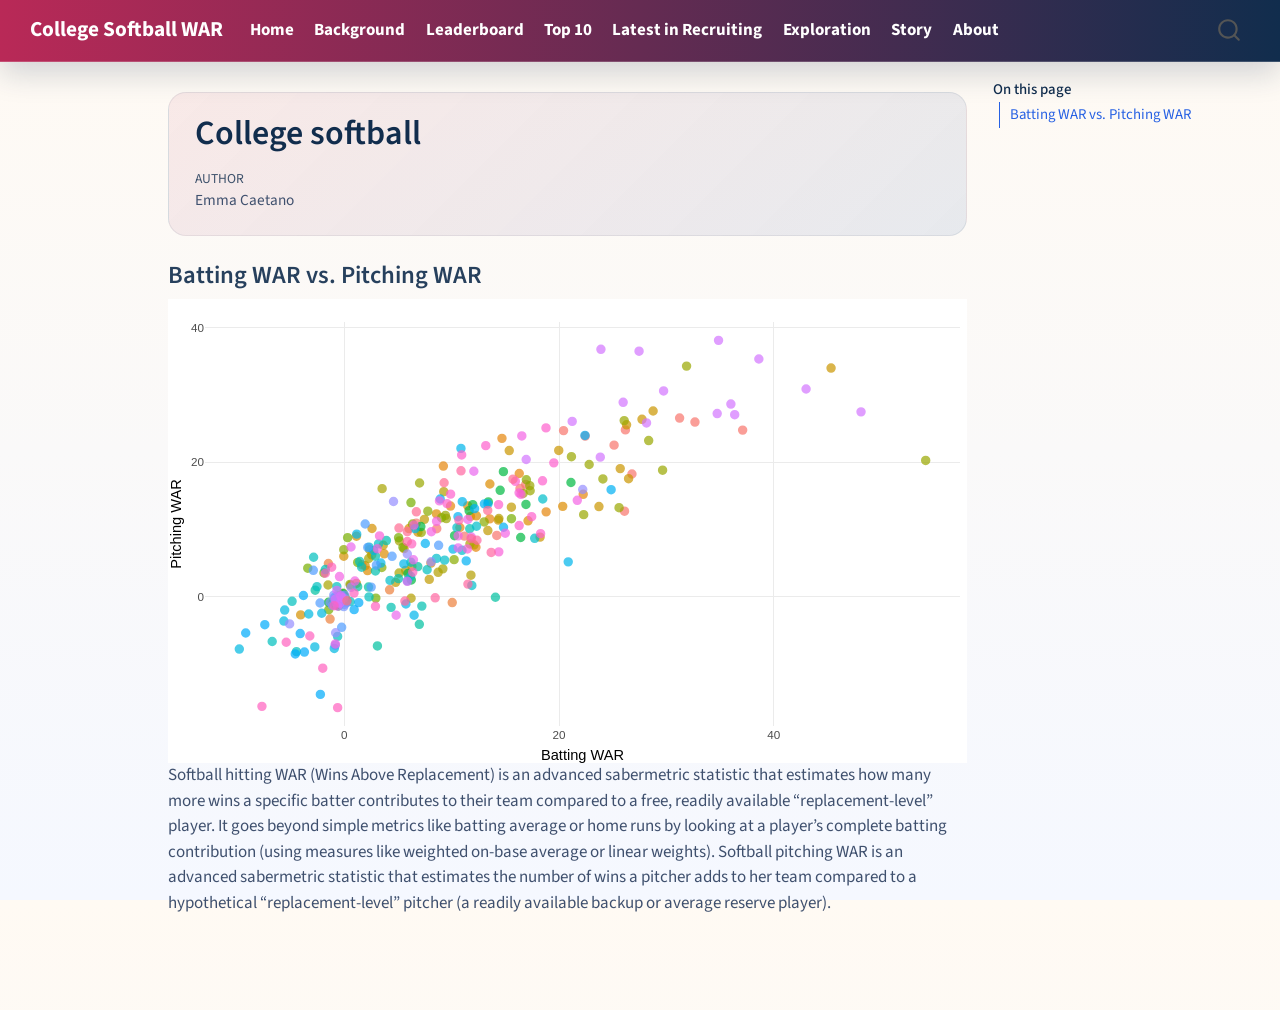
==== commit bcade091: "Built site for gh-pages" ====
--- a/index.html
+++ b/index.html
@@ -122,6 +122,10 @@
 <span class="menu-text">Top 10</span></a>
   </li>  
   <li class="nav-item">
+    <a class="nav-link" href="./latest-in-recruiting.html"> 
+<span class="menu-text">Latest in Recruiting</span></a>
+  </li>  
+  <li class="nav-item">
     <a class="nav-link" href="./explore.html"> 
 <span class="menu-text">Exploration</span></a>
   </li>  
@@ -185,8 +189,8 @@
 <h3 class="anchored" data-anchor-id="batting-war-vs.-pitching-war">Batting WAR vs.&nbsp;Pitching WAR</h3>
 <div class="cell">
 <div class="cell-output-display">
-<div class="plotly html-widget html-fill-item" id="htmlwidget-6492f3503c6692931cbe" style="width:100%;height:464px;"></div>
-<script type="application/json" data-for="htmlwidget-6492f3503c6692931cbe">{"x":{"data":[{"x":[37.100999999999999,32.659999999999997,31.231000000000002,26.183,25.129999999999999,22.439,20.425999999999998,26.792999999999999,26.100000000000001,16.904,16.369,14.206,11.198,8.6170000000000009,6.7069999999999999],"y":[24.782,25.975999999999999,26.574999999999999,24.814,22.541,23.893000000000001,24.707999999999998,18.238,12.699999999999999,16.696999999999999,16.081,9.0860000000000003,8.9860000000000007,10.095000000000001,10.917],"text":["<b>Duke<\/b> (ACC)<br>Rank: 12<br>Total WAR: 61.88<br>Batting WAR: 37.1<br>Pitching WAR: 24.78","<b>Virginia Tech<\/b> (ACC)<br>Rank: 15<br>Total WAR: 58.64<br>Batting WAR: 32.66<br>Pitching WAR: 25.98","<b>Florida St.<\/b> (ACC)<br>Rank: 16<br>Total WAR: 57.81<br>Batting WAR: 31.23<br>Pitching WAR: 26.58","<b>Georgia Tech<\/b> (ACC)<br>Rank: 24<br>Total WAR: 51<br>Batting WAR: 26.18<br>Pitching WAR: 24.81","<b>Stanford<\/b> (ACC)<br>Rank: 26<br>Total WAR: 47.67<br>Batting WAR: 25.13<br>Pitching WAR: 22.54","<b>Clemson<\/b> (ACC)<br>Rank: 29<br>Total WAR: 46.33<br>Batting WAR: 22.44<br>Pitching WAR: 23.89","<b>Virginia<\/b> (ACC)<br>Rank: 30<br>Total WAR: 45.13<br>Batting WAR: 20.43<br>Pitching WAR: 24.71","<b>Louisville<\/b> (ACC)<br>Rank: 31<br>Total WAR: 45.03<br>Batting WAR: 26.79<br>Pitching WAR: 18.24","<b>North Carolina<\/b> (ACC)<br>Rank: 44<br>Total WAR: 38.8<br>Batting WAR: 26.1<br>Pitching WAR: 12.7","<b>NC State<\/b> (ACC)<br>Rank: 60<br>Total WAR: 33.6<br>Batting WAR: 16.9<br>Pitching WAR: 16.7","<b>Notre Dame<\/b> (ACC)<br>Rank: 67<br>Total WAR: 32.45<br>Batting WAR: 16.37<br>Pitching WAR: 16.08","<b>California<\/b> (ACC)<br>Rank: 114<br>Total WAR: 23.29<br>Batting WAR: 14.21<br>Pitching WAR: 9.09","<b>Boston College<\/b> (ACC)<br>Rank: 135<br>Total WAR: 20.18<br>Batting WAR: 11.2<br>Pitching WAR: 8.99","<b>Pittsburgh<\/b> (ACC)<br>Rank: 146<br>Total WAR: 18.71<br>Batting WAR: 8.62<br>Pitching WAR: 10.1","<b>Syracuse<\/b> (ACC)<br>Rank: 151<br>Total WAR: 17.62<br>Batting WAR: 6.71<br>Pitching WAR: 10.92"],"type":"scatter","mode":"markers","marker":{"autocolorscale":false,"color":"rgba(248,118,109,1)","opacity":0.69999999999999996,"size":7.559055118110237,"symbol":"circle","line":{"width":1.8897637795275593,"color":"rgba(248,118,109,1)"}},"hoveron":"points","name":"ACC","legendgroup":"ACC","showlegend":true,"xaxis":"x","yaxis":"y","hoverinfo":"text","frame":null},{"x":[-0.80300000000000005],"y":[-1.2749999999999999],"text":"<b>La Roche<\/b> (Amcc)<br>Rank: 312<br>Total WAR: -2.08<br>Batting WAR: -0.8<br>Pitching WAR: -1.27","type":"scatter","mode":"markers","marker":{"autocolorscale":false,"color":"rgba(243,124,87,1)","opacity":0.69999999999999996,"size":7.559055118110237,"symbol":"circle","line":{"width":1.8897637795275593,"color":"rgba(243,124,87,1)"}},"hoveron":"points","name":"Amcc","legendgroup":"Amcc","showlegend":true,"xaxis":"x","yaxis":"y","hoverinfo":"text","frame":null},{"x":[10.06,1.661,4.2249999999999996,-1.4730000000000001,0.59399999999999997,-1.3169999999999999],"y":[-0.91900000000000004,4.7140000000000004,0.98899999999999999,4.9029999999999996,1.655,-3.3759999999999999],"text":["<b>Binghamton<\/b> (America East)<br>Rank: 209<br>Total WAR: 9.14<br>Batting WAR: 10.06<br>Pitching WAR: -0.92","<b>Bryant<\/b> (America East)<br>Rank: 230<br>Total WAR: 6.38<br>Batting WAR: 1.66<br>Pitching WAR: 4.71","<b>UAlbany<\/b> (America East)<br>Rank: 237<br>Total WAR: 5.21<br>Batting WAR: 4.22<br>Pitching WAR: 0.99","<b>UMass Lowell<\/b> (America East)<br>Rank: 243<br>Total WAR: 3.43<br>Batting WAR: -1.47<br>Pitching WAR: 4.9","<b>UMBC<\/b> (America East)<br>Rank: 254<br>Total WAR: 2.25<br>Batting WAR: 0.59<br>Pitching WAR: 1.66","<b>Maine<\/b> (America East)<br>Rank: 322<br>Total WAR: -4.69<br>Batting WAR: -1.32<br>Pitching WAR: -3.38"],"type":"scatter","mode":"markers","marker":{"autocolorscale":false,"color":"rgba(237,129,61,1)","opacity":0.69999999999999996,"size":7.559055118110237,"symbol":"circle","line":{"width":1.8897637795275593,"color":"rgba(237,129,61,1)"}},"hoveron":"points","name":"America East","legendgroup":"America East","showlegend":true,"xaxis":"x","yaxis":"y","hoverinfo":"text","frame":null},{"x":[14.689,22.254999999999999,16.302,18.803999999999998,9.2330000000000005,13.551,11.756,9.8979999999999997,10.771000000000001,12.265000000000001],"y":[23.553000000000001,15.214,18.312000000000001,12.599,19.420999999999999,11.555,11.927,13.460000000000001,10.265000000000001,7.3259999999999996],"text":["<b>South Fla.<\/b> (American)<br>Rank: 45<br>Total WAR: 38.24<br>Batting WAR: 14.69<br>Pitching WAR: 23.55","<b>Wichita St.<\/b> (American)<br>Rank: 48<br>Total WAR: 37.47<br>Batting WAR: 22.25<br>Pitching WAR: 15.21","<b>Fla. Atlantic<\/b> (American)<br>Rank: 55<br>Total WAR: 34.61<br>Batting WAR: 16.3<br>Pitching WAR: 18.31","<b>Charlotte<\/b> (American)<br>Rank: 72<br>Total WAR: 31.4<br>Batting WAR: 18.8<br>Pitching WAR: 12.6","<b>East Carolina<\/b> (American)<br>Rank: 80<br>Total WAR: 28.65<br>Batting WAR: 9.23<br>Pitching WAR: 19.42","<b>North Texas<\/b> (American)<br>Rank: 102<br>Total WAR: 25.11<br>Batting WAR: 13.55<br>Pitching WAR: 11.55","<b>Tulsa<\/b> (American)<br>Rank: 110<br>Total WAR: 23.68<br>Batting WAR: 11.76<br>Pitching WAR: 11.93","<b>UAB<\/b> (American)<br>Rank: 113<br>Total WAR: 23.36<br>Batting WAR: 9.9<br>Pitching WAR: 13.46","<b>UTSA<\/b> (American)<br>Rank: 125<br>Total WAR: 21.04<br>Batting WAR: 10.77<br>Pitching WAR: 10.27","<b>Memphis<\/b> (American)<br>Rank: 140<br>Total WAR: 19.59<br>Batting WAR: 12.27<br>Pitching WAR: 7.33"],"type":"scatter","mode":"markers","marker":{"autocolorscale":false,"color":"rgba(230,135,13,1)","opacity":0.69999999999999996,"size":7.559055118110237,"symbol":"circle","line":{"width":1.8897637795275593,"color":"rgba(230,135,13,1)"}},"hoveron":"points","name":"American","legendgroup":"American","showlegend":true,"xaxis":"x","yaxis":"y","hoverinfo":"text","frame":null},{"x":[20.346,13.563000000000001,17.119,11.502000000000001,12.311,8.5890000000000004,6.0339999999999998,8.0760000000000005,3.726,2.173,0.25800000000000001],"y":[13.42,16.754999999999999,11.265000000000001,13.494,12.007999999999999,12.301,10.115,4.9669999999999996,6.351,3.8490000000000002,-0.65900000000000003],"text":["<b>Stetson<\/b> (ASUN)<br>Rank: 59<br>Total WAR: 33.76<br>Batting WAR: 20.35<br>Pitching WAR: 13.42","<b>North Florida<\/b> (ASUN)<br>Rank: 76<br>Total WAR: 30.32<br>Batting WAR: 13.56<br>Pitching WAR: 16.75","<b>Central Ark.<\/b> (ASUN)<br>Rank: 81<br>Total WAR: 28.38<br>Batting WAR: 17.12<br>Pitching WAR: 11.27","<b>Jacksonville<\/b> (ASUN)<br>Rank: 103<br>Total WAR: 25<br>Batting WAR: 11.5<br>Pitching WAR: 13.49","<b>North Ala.<\/b> (ASUN)<br>Rank: 107<br>Total WAR: 24.32<br>Batting WAR: 12.31<br>Pitching WAR: 12.01","<b>FGCU<\/b> (ASUN)<br>Rank: 126<br>Total WAR: 20.89<br>Batting WAR: 8.59<br>Pitching WAR: 12.3","<b>Eastern Ky.<\/b> (ASUN)<br>Rank: 161<br>Total WAR: 16.15<br>Batting WAR: 6.03<br>Pitching WAR: 10.12","<b>Queens (NC)<\/b> (ASUN)<br>Rank: 178<br>Total WAR: 13.04<br>Batting WAR: 8.08<br>Pitching WAR: 4.97","<b>Lipscomb<\/b> (ASUN)<br>Rank: 200<br>Total WAR: 10.08<br>Batting WAR: 3.73<br>Pitching WAR: 6.35","<b>West Ga.<\/b> (ASUN)<br>Rank: 232<br>Total WAR: 6.02<br>Batting WAR: 2.17<br>Pitching WAR: 3.85","<b>Bellarmine<\/b> (ASUN)<br>Rank: 280<br>Total WAR: -0.4<br>Batting WAR: 0.26<br>Pitching WAR: -0.66"],"type":"scatter","mode":"markers","marker":{"autocolorscale":false,"color":"rgba(222,140,0,1)","opacity":0.69999999999999996,"size":7.559055118110237,"symbol":"circle","line":{"width":1.8897637795275593,"color":"rgba(222,140,0,1)"}},"hoveron":"points","name":"ASUN","legendgroup":"ASUN","showlegend":true,"xaxis":"x","yaxis":"y","hoverinfo":"text","frame":null},{"x":[6.867,2.5899999999999999,5.5739999999999998,1.1399999999999999,2.5630000000000002,1.946,-0.039,1.1359999999999999,-4.0540000000000003],"y":[9.5749999999999993,10.117000000000001,7.1289999999999996,8.9689999999999994,6.1879999999999997,4.577,5.9880000000000004,1.9390000000000001,-2.7519999999999998],"text":["<b>Fordham<\/b> (Atlantic 10)<br>Rank: 159<br>Total WAR: 16.44<br>Batting WAR: 6.87<br>Pitching WAR: 9.57","<b>Saint Joseph's<\/b> (Atlantic 10)<br>Rank: 181<br>Total WAR: 12.71<br>Batting WAR: 2.59<br>Pitching WAR: 10.12","<b>George Washington<\/b> (Atlantic 10)<br>Rank: 182<br>Total WAR: 12.7<br>Batting WAR: 5.57<br>Pitching WAR: 7.13","<b>Loyola Chicago<\/b> (Atlantic 10)<br>Rank: 199<br>Total WAR: 10.11<br>Batting WAR: 1.14<br>Pitching WAR: 8.97","<b>Dayton<\/b> (Atlantic 10)<br>Rank: 212<br>Total WAR: 8.75<br>Batting WAR: 2.56<br>Pitching WAR: 6.19","<b>George Mason<\/b> (Atlantic 10)<br>Rank: 229<br>Total WAR: 6.52<br>Batting WAR: 1.95<br>Pitching WAR: 4.58","<b>Saint Louis<\/b> (Atlantic 10)<br>Rank: 235<br>Total WAR: 5.95<br>Batting WAR: -0.04<br>Pitching WAR: 5.99","<b>Rhode Island<\/b> (Atlantic 10)<br>Rank: 246<br>Total WAR: 3.07<br>Batting WAR: 1.14<br>Pitching WAR: 1.94","<b>St. Bonaventure<\/b> (Atlantic 10)<br>Rank: 328<br>Total WAR: -6.81<br>Batting WAR: -4.05<br>Pitching WAR: -2.75"],"type":"scatter","mode":"markers","marker":{"autocolorscale":false,"color":"rgba(213,145,0,1)","opacity":0.69999999999999996,"size":7.559055118110237,"symbol":"circle","line":{"width":1.8897637795275593,"color":"rgba(213,145,0,1)"}},"hoveron":"points","name":"Atlantic 10","legendgroup":"Atlantic 10","showlegend":true,"xaxis":"x","yaxis":"y","hoverinfo":"text","frame":null},{"x":[45.334000000000003,28.763999999999999,27.728999999999999,26.292000000000002,25.702000000000002,26.48,19.975999999999999,23.719999999999999,15.367000000000001,18.239000000000001,14.356999999999999],"y":[34.027999999999999,27.629999999999999,26.391999999999999,25.568000000000001,19.045000000000002,17.541,21.754000000000001,13.385,21.734999999999999,8.8399999999999999,11.366],"text":["<b>Texas Tech<\/b> (Big 12)<br>Rank: 1<br>Total WAR: 79.36<br>Batting WAR: 45.33<br>Pitching WAR: 34.03","<b>Oklahoma St.<\/b> (Big 12)<br>Rank: 17<br>Total WAR: 56.39<br>Batting WAR: 28.76<br>Pitching WAR: 27.63","<b>Arizona St.<\/b> (Big 12)<br>Rank: 19<br>Total WAR: 54.12<br>Batting WAR: 27.73<br>Pitching WAR: 26.39","<b>UCF<\/b> (Big 12)<br>Rank: 22<br>Total WAR: 51.86<br>Batting WAR: 26.29<br>Pitching WAR: 25.57","<b>Kansas<\/b> (Big 12)<br>Rank: 32<br>Total WAR: 44.75<br>Batting WAR: 25.7<br>Pitching WAR: 19.05","<b>Arizona<\/b> (Big 12)<br>Rank: 34<br>Total WAR: 44.02<br>Batting WAR: 26.48<br>Pitching WAR: 17.54","<b>Utah<\/b> (Big 12)<br>Rank: 38<br>Total WAR: 41.73<br>Batting WAR: 19.98<br>Pitching WAR: 21.75","<b>Iowa St.<\/b> (Big 12)<br>Rank: 50<br>Total WAR: 37.11<br>Batting WAR: 23.72<br>Pitching WAR: 13.38","<b>Baylor<\/b> (Big 12)<br>Rank: 51<br>Total WAR: 37.1<br>Batting WAR: 15.37<br>Pitching WAR: 21.74","<b>Houston<\/b> (Big 12)<br>Rank: 87<br>Total WAR: 27.08<br>Batting WAR: 18.24<br>Pitching WAR: 8.84","<b>BYU<\/b> (Big 12)<br>Rank: 95<br>Total WAR: 25.72<br>Batting WAR: 14.36<br>Pitching WAR: 11.37"],"type":"scatter","mode":"markers","marker":{"autocolorscale":false,"color":"rgba(203,150,0,1)","opacity":0.69999999999999996,"size":7.559055118110237,"symbol":"circle","line":{"width":1.8897637795275593,"color":"rgba(203,150,0,1)"}},"hoveron":"points","name":"Big 12","legendgroup":"Big 12","showlegend":true,"xaxis":"x","yaxis":"y","hoverinfo":"text","frame":null},{"x":[15.568,13.375,12.086,7.4660000000000002,3.6339999999999999,6.2990000000000004,7.9199999999999999,5.7270000000000003,4.79],"y":[13.300000000000001,9.8170000000000002,7.6859999999999999,11.481999999999999,7.6200000000000001,4.4900000000000002,2.5369999999999999,3.8740000000000001,2.0950000000000002],"text":["<b>UConn<\/b> (Big East)<br>Rank: 79<br>Total WAR: 28.87<br>Batting WAR: 15.57<br>Pitching WAR: 13.3","<b>Creighton<\/b> (Big East)<br>Rank: 115<br>Total WAR: 23.19<br>Batting WAR: 13.38<br>Pitching WAR: 9.82","<b>Providence<\/b> (Big East)<br>Rank: 137<br>Total WAR: 19.77<br>Batting WAR: 12.09<br>Pitching WAR: 7.69","<b>St. John's (NY)<\/b> (Big East)<br>Rank: 144<br>Total WAR: 18.95<br>Batting WAR: 7.47<br>Pitching WAR: 11.48","<b>Georgetown<\/b> (Big East)<br>Rank: 191<br>Total WAR: 11.26<br>Batting WAR: 3.63<br>Pitching WAR: 7.62","<b>Villanova<\/b> (Big East)<br>Rank: 193<br>Total WAR: 10.79<br>Batting WAR: 6.3<br>Pitching WAR: 4.49","<b>Butler<\/b> (Big East)<br>Rank: 194<br>Total WAR: 10.46<br>Batting WAR: 7.92<br>Pitching WAR: 2.54","<b>DePaul<\/b> (Big East)<br>Rank: 203<br>Total WAR: 9.6<br>Batting WAR: 5.73<br>Pitching WAR: 3.87","<b>Seton Hall<\/b> (Big East)<br>Rank: 225<br>Total WAR: 6.88<br>Batting WAR: 4.79<br>Pitching WAR: 2.1"],"type":"scatter","mode":"markers","marker":{"autocolorscale":false,"color":"rgba(193,155,0,1)","opacity":0.69999999999999996,"size":7.559055118110237,"symbol":"circle","line":{"width":1.8897637795275593,"color":"rgba(193,155,0,1)"}},"hoveron":"points","name":"Big East","legendgroup":"Big East","showlegend":true,"xaxis":"x","yaxis":"y","hoverinfo":"text","frame":null},{"x":[14.404999999999999,9.2699999999999996,11.800000000000001,8.7469999999999999,2.367,6.2270000000000003],"y":[11.598000000000001,15.606999999999999,3.1619999999999999,3.5910000000000002,6.9580000000000002,-0.26900000000000002],"text":["<b>Idaho St.<\/b> (Big Sky)<br>Rank: 94<br>Total WAR: 26<br>Batting WAR: 14.4<br>Pitching WAR: 11.6","<b>Sacramento St.<\/b> (Big Sky)<br>Rank: 104<br>Total WAR: 24.88<br>Batting WAR: 9.27<br>Pitching WAR: 15.61","<b>Northern Colo.<\/b> (Big Sky)<br>Rank: 166<br>Total WAR: 14.96<br>Batting WAR: 11.8<br>Pitching WAR: 3.16","<b>Montana<\/b> (Big Sky)<br>Rank: 183<br>Total WAR: 12.34<br>Batting WAR: 8.75<br>Pitching WAR: 3.59","<b>Portland St.<\/b> (Big Sky)<br>Rank: 207<br>Total WAR: 9.32<br>Batting WAR: 2.37<br>Pitching WAR: 6.96","<b>Weber St.<\/b> (Big Sky)<br>Rank: 234<br>Total WAR: 5.96<br>Batting WAR: 6.23<br>Pitching WAR: -0.27"],"type":"scatter","mode":"markers","marker":{"autocolorscale":false,"color":"rgba(181,159,0,1)","opacity":0.69999999999999996,"size":7.559055118110237,"symbol":"circle","line":{"width":1.8897637795275593,"color":"rgba(181,159,0,1)"}},"hoveron":"points","name":"Big Sky","legendgroup":"Big Sky","showlegend":true,"xaxis":"x","yaxis":"y","hoverinfo":"text","frame":null},{"x":[3.532,11.710000000000001,5.1420000000000003,9.1859999999999999,5.1109999999999998,2.2799999999999998,-1.504],"y":[16.061,7.8239999999999998,8.2720000000000002,4.1079999999999997,3.4830000000000001,5.6550000000000002,1.7],"text":["<b>Radford<\/b> (Big South)<br>Rank: 139<br>Total WAR: 19.59<br>Batting WAR: 3.53<br>Pitching WAR: 16.06","<b>USC Upstate<\/b> (Big South)<br>Rank: 141<br>Total WAR: 19.54<br>Batting WAR: 11.71<br>Pitching WAR: 7.82","<b>Winthrop<\/b> (Big South)<br>Rank: 174<br>Total WAR: 13.41<br>Batting WAR: 5.14<br>Pitching WAR: 8.27","<b>Gardner-Webb<\/b> (Big South)<br>Rank: 176<br>Total WAR: 13.29<br>Batting WAR: 9.19<br>Pitching WAR: 4.11","<b>Longwood<\/b> (Big South)<br>Rank: 214<br>Total WAR: 8.59<br>Batting WAR: 5.11<br>Pitching WAR: 3.48","<b>Presbyterian<\/b> (Big South)<br>Rank: 220<br>Total WAR: 7.93<br>Batting WAR: 2.28<br>Pitching WAR: 5.66","<b>Charleston So.<\/b> (Big South)<br>Rank: 271<br>Total WAR: 0.2<br>Batting WAR: -1.5<br>Pitching WAR: 1.7"],"type":"scatter","mode":"markers","marker":{"autocolorscale":false,"color":"rgba(168,164,0,1)","opacity":0.69999999999999996,"size":7.559055118110237,"symbol":"circle","line":{"width":1.8897637795275593,"color":"rgba(168,164,0,1)"}},"hoveron":"points","name":"Big South","legendgroup":"Big South","showlegend":true,"xaxis":"x","yaxis":"y","hoverinfo":"text","frame":null},{"x":[54.143999999999998,31.879000000000001,26.071000000000002,28.350999999999999,29.646000000000001,22.809000000000001,21.158999999999999,24.088000000000001,25.594999999999999,22.297999999999998,17.280000000000001,17.315000000000001,16.658000000000001,7.0179999999999998,9.4250000000000007,9.5099999999999998,7.1749999999999998],"y":[20.263999999999999,34.319000000000003,26.195,23.221,18.814,19.658000000000001,20.821999999999999,17.504000000000001,13.220000000000001,12.186,16.503,15.75,15.346,16.896000000000001,12.081,11.602,9.5229999999999997],"text":["<b>UCLA<\/b> (Big Ten)<br>Rank: 3<br>Total WAR: 74.41<br>Batting WAR: 54.14<br>Pitching WAR: 20.26","<b>Nebraska<\/b> (Big Ten)<br>Rank: 7<br>Total WAR: 66.2<br>Batting WAR: 31.88<br>Pitching WAR: 34.32","<b>Oregon<\/b> (Big Ten)<br>Rank: 21<br>Total WAR: 52.27<br>Batting WAR: 26.07<br>Pitching WAR: 26.2","<b>Washington<\/b> (Big Ten)<br>Rank: 23<br>Total WAR: 51.57<br>Batting WAR: 28.35<br>Pitching WAR: 23.22","<b>Indiana<\/b> (Big Ten)<br>Rank: 25<br>Total WAR: 48.46<br>Batting WAR: 29.65<br>Pitching WAR: 18.81","<b>Michigan<\/b> (Big Ten)<br>Rank: 36<br>Total WAR: 42.47<br>Batting WAR: 22.81<br>Pitching WAR: 19.66","<b>Northwestern<\/b> (Big Ten)<br>Rank: 37<br>Total WAR: 41.98<br>Batting WAR: 21.16<br>Pitching WAR: 20.82","<b>Penn St.<\/b> (Big Ten)<br>Rank: 39<br>Total WAR: 41.59<br>Batting WAR: 24.09<br>Pitching WAR: 17.5","<b>Ohio St.<\/b> (Big Ten)<br>Rank: 43<br>Total WAR: 38.81<br>Batting WAR: 25.59<br>Pitching WAR: 13.22","<b>Rutgers<\/b> (Big Ten)<br>Rank: 56<br>Total WAR: 34.48<br>Batting WAR: 22.3<br>Pitching WAR: 12.19","<b>Purdue<\/b> (Big Ten)<br>Rank: 58<br>Total WAR: 33.78<br>Batting WAR: 17.28<br>Pitching WAR: 16.5","<b>Wisconsin<\/b> (Big Ten)<br>Rank: 64<br>Total WAR: 33.06<br>Batting WAR: 17.32<br>Pitching WAR: 15.75","<b>Iowa<\/b> (Big Ten)<br>Rank: 69<br>Total WAR: 32<br>Batting WAR: 16.66<br>Pitching WAR: 15.35","<b>Minnesota<\/b> (Big Ten)<br>Rank: 109<br>Total WAR: 23.91<br>Batting WAR: 7.02<br>Pitching WAR: 16.9","<b>Maryland<\/b> (Big Ten)<br>Rank: 122<br>Total WAR: 21.51<br>Batting WAR: 9.43<br>Pitching WAR: 12.08","<b>Michigan St.<\/b> (Big Ten)<br>Rank: 123<br>Total WAR: 21.11<br>Batting WAR: 9.51<br>Pitching WAR: 11.6","<b>Illinois<\/b> (Big Ten)<br>Rank: 156<br>Total WAR: 16.7<br>Batting WAR: 7.18<br>Pitching WAR: 9.52"],"type":"scatter","mode":"markers","marker":{"autocolorscale":false,"color":"rgba(154,168,0,1)","opacity":0.69999999999999996,"size":7.559055118110237,"symbol":"circle","line":{"width":1.8897637795275593,"color":"rgba(154,168,0,1)"}},"hoveron":"points","name":"Big Ten","legendgroup":"Big Ten","showlegend":true,"xaxis":"x","yaxis":"y","hoverinfo":"text","frame":null},{"x":[16.963000000000001,13.034000000000001,9.0649999999999995,7.7869999999999999,6.3609999999999998,10.234999999999999,3.504,-0.040000000000000001,0.53800000000000003,-0.45500000000000002],"y":[17.388000000000002,11.098000000000001,11.718,12.702999999999999,10.791,5.4809999999999999,4.3150000000000004,6.9619999999999997,1.798,0.0060000000000000001],"text":["<b>Cal St. Fullerton<\/b> (Big West)<br>Rank: 57<br>Total WAR: 34.35<br>Batting WAR: 16.96<br>Pitching WAR: 17.39","<b>UC Santa Barbara<\/b> (Big West)<br>Rank: 108<br>Total WAR: 24.13<br>Batting WAR: 13.03<br>Pitching WAR: 11.1","<b>Long Beach St.<\/b> (Big West)<br>Rank: 127<br>Total WAR: 20.78<br>Batting WAR: 9.06<br>Pitching WAR: 11.72","<b>Hawaii<\/b> (Big West)<br>Rank: 131<br>Total WAR: 20.49<br>Batting WAR: 7.79<br>Pitching WAR: 12.7","<b>UC Davis<\/b> (Big West)<br>Rank: 154<br>Total WAR: 17.15<br>Batting WAR: 6.36<br>Pitching WAR: 10.79","<b>UC San Diego<\/b> (Big West)<br>Rank: 162<br>Total WAR: 15.72<br>Batting WAR: 10.23<br>Pitching WAR: 5.48","<b>CSUN<\/b> (Big West)<br>Rank: 221<br>Total WAR: 7.82<br>Batting WAR: 3.5<br>Pitching WAR: 4.32","<b>Cal Poly<\/b> (Big West)<br>Rank: 224<br>Total WAR: 6.92<br>Batting WAR: -0.04<br>Pitching WAR: 6.96","<b>UC Riverside<\/b> (Big West)<br>Rank: 253<br>Total WAR: 2.34<br>Batting WAR: 0.54<br>Pitching WAR: 1.8","<b>CSU Bakersfield<\/b> (Big West)<br>Rank: 281<br>Total WAR: -0.45<br>Batting WAR: -0.46<br>Pitching WAR: 0.01"],"type":"scatter","mode":"markers","marker":{"autocolorscale":false,"color":"rgba(138,172,0,1)","opacity":0.69999999999999996,"size":7.559055118110237,"symbol":"circle","line":{"width":1.8897637795275593,"color":"rgba(138,172,0,1)"}},"hoveron":"points","name":"Big West","legendgroup":"Big West","showlegend":true,"xaxis":"x","yaxis":"y","hoverinfo":"text","frame":null},{"x":[15.573,6.2160000000000002,5.0650000000000004,5.468,0.31900000000000001,1.256,2.9449999999999998,-1.885,-3.395,-0.092999999999999999,-1.4419999999999999],"y":[11.585000000000001,13.987,8.75,7.3120000000000003,8.7569999999999997,5.0620000000000003,-0.253,3.504,4.2110000000000003,0.47299999999999998,-1.9890000000000001],"text":["<b>Campbell<\/b> (CAA)<br>Rank: 85<br>Total WAR: 27.16<br>Batting WAR: 15.57<br>Pitching WAR: 11.59","<b>UNCW<\/b> (CAA)<br>Rank: 134<br>Total WAR: 20.2<br>Batting WAR: 6.22<br>Pitching WAR: 13.99","<b>Col. of Charleston<\/b> (CAA)<br>Rank: 172<br>Total WAR: 13.81<br>Batting WAR: 5.07<br>Pitching WAR: 8.75","<b>Hofstra<\/b> (CAA)<br>Rank: 179<br>Total WAR: 12.78<br>Batting WAR: 5.47<br>Pitching WAR: 7.31","<b>Elon<\/b> (CAA)<br>Rank: 210<br>Total WAR: 9.08<br>Batting WAR: 0.32<br>Pitching WAR: 8.76","<b>Towson<\/b> (CAA)<br>Rank: 231<br>Total WAR: 6.32<br>Batting WAR: 1.26<br>Pitching WAR: 5.06","<b>Drexel<\/b> (CAA)<br>Rank: 251<br>Total WAR: 2.69<br>Batting WAR: 2.94<br>Pitching WAR: -0.25","<b>Stony Brook<\/b> (CAA)<br>Rank: 260<br>Total WAR: 1.62<br>Batting WAR: -1.89<br>Pitching WAR: 3.5","<b>N.C. A&T<\/b> (CAA)<br>Rank: 264<br>Total WAR: 0.82<br>Batting WAR: -3.4<br>Pitching WAR: 4.21","<b>Monmouth<\/b> (CAA)<br>Rank: 267<br>Total WAR: 0.38<br>Batting WAR: -0.09<br>Pitching WAR: 0.47","<b>Hampton<\/b> (CAA)<br>Rank: 318<br>Total WAR: -3.43<br>Batting WAR: -1.44<br>Pitching WAR: -1.99"],"type":"scatter","mode":"markers","marker":{"autocolorscale":false,"color":"rgba(119,175,0,1)","opacity":0.69999999999999996,"size":7.559055118110237,"symbol":"circle","line":{"width":1.8897637795275593,"color":"rgba(119,175,0,1)"}},"hoveron":"points","name":"CAA","legendgroup":"CAA","showlegend":true,"xaxis":"x","yaxis":"y","hoverinfo":"text","frame":null},{"x":[-0.61399999999999999,-0.78700000000000003],"y":[-0.39900000000000002,-0.66900000000000004],"text":["<b>Jefferson<\/b> (Cacc)<br>Rank: 292<br>Total WAR: -1.01<br>Batting WAR: -0.61<br>Pitching WAR: -0.4","<b>Chestnut Hill<\/b> (Cacc)<br>Rank: 303<br>Total WAR: -1.46<br>Batting WAR: -0.79<br>Pitching WAR: -0.67"],"type":"scatter","mode":"markers","marker":{"autocolorscale":false,"color":"rgba(95,178,0,1)","opacity":0.69999999999999996,"size":7.559055118110237,"symbol":"circle","line":{"width":1.8897637795275593,"color":"rgba(95,178,0,1)"}},"hoveron":"points","name":"Cacc","legendgroup":"Cacc","showlegend":true,"xaxis":"x","yaxis":"y","hoverinfo":"text","frame":null},{"x":[0.064000000000000001],"y":[-0.010999999999999999],"text":"<b>Belhaven<\/b> (Ccs)<br>Rank: 272<br>Total WAR: 0.05<br>Batting WAR: 0.06<br>Pitching WAR: -0.01","type":"scatter","mode":"markers","marker":{"autocolorscale":false,"color":"rgba(62,181,0,1)","opacity":0.69999999999999996,"size":7.559055118110237,"symbol":"circle","line":{"width":1.8897637795275593,"color":"rgba(62,181,0,1)"}},"hoveron":"points","name":"Ccs","legendgroup":"Ccs","showlegend":true,"xaxis":"x","yaxis":"y","hoverinfo":"text","frame":null},{"x":[-0.53200000000000003,-0.48999999999999999,-1.02,-0.52900000000000003,-0.749,-1.456],"y":[-0.79700000000000004,-1.0189999999999999,-0.85899999999999999,-1.427,-1.2230000000000001,-0.87],"text":["<b>Claflin<\/b> (Ciaa)<br>Rank: 300<br>Total WAR: -1.33<br>Batting WAR: -0.53<br>Pitching WAR: -0.8","<b>Bowie St.<\/b> (Ciaa)<br>Rank: 304<br>Total WAR: -1.51<br>Batting WAR: -0.49<br>Pitching WAR: -1.02","<b>Bluefield St.<\/b> (Ciaa)<br>Rank: 308<br>Total WAR: -1.88<br>Batting WAR: -1.02<br>Pitching WAR: -0.86","<b>Virginia Union<\/b> (Ciaa)<br>Rank: 309<br>Total WAR: -1.96<br>Batting WAR: -0.53<br>Pitching WAR: -1.43","<b>Johnson C. Smith<\/b> (Ciaa)<br>Rank: 310<br>Total WAR: -1.97<br>Batting WAR: -0.75<br>Pitching WAR: -1.22","<b>Lincoln (PA)<\/b> (Ciaa)<br>Rank: 315<br>Total WAR: -2.33<br>Batting WAR: -1.46<br>Pitching WAR: -0.87"],"type":"scatter","mode":"markers","marker":{"autocolorscale":false,"color":"rgba(0,184,29,1)","opacity":0.69999999999999996,"size":7.559055118110237,"symbol":"circle","line":{"width":1.8897637795275593,"color":"rgba(0,184,29,1)"}},"hoveron":"points","name":"Ciaa","legendgroup":"Ciaa","showlegend":true,"xaxis":"x","yaxis":"y","hoverinfo":"text","frame":null},{"x":[21.114999999999998,14.824,16.923999999999999,14.523,13.42,11.968999999999999,16.434000000000001,11.632999999999999,10.276999999999999,7.1360000000000001,5.9340000000000002,6.25],"y":[16.975000000000001,18.591999999999999,13.711,15.811,14.076000000000001,13.68,8.7840000000000007,12.775,9.048,10.412000000000001,3.4049999999999998,2.4449999999999998],"text":["<b>Jacksonville St.<\/b> (Conference USA)<br>Rank: 47<br>Total WAR: 38.09<br>Batting WAR: 21.11<br>Pitching WAR: 16.98","<b>Western Ky.<\/b> (Conference USA)<br>Rank: 61<br>Total WAR: 33.42<br>Batting WAR: 14.82<br>Pitching WAR: 18.59","<b>Liberty<\/b> (Conference USA)<br>Rank: 74<br>Total WAR: 30.64<br>Batting WAR: 16.92<br>Pitching WAR: 13.71","<b>Louisiana Tech<\/b> (Conference USA)<br>Rank: 75<br>Total WAR: 30.33<br>Batting WAR: 14.52<br>Pitching WAR: 15.81","<b>FIU<\/b> (Conference USA)<br>Rank: 84<br>Total WAR: 27.5<br>Batting WAR: 13.42<br>Pitching WAR: 14.08","<b>Sam Houston<\/b> (Conference USA)<br>Rank: 96<br>Total WAR: 25.65<br>Batting WAR: 11.97<br>Pitching WAR: 13.68","<b>New Mexico St.<\/b> (Conference USA)<br>Rank: 98<br>Total WAR: 25.22<br>Batting WAR: 16.43<br>Pitching WAR: 8.78","<b>Delaware<\/b> (Conference USA)<br>Rank: 106<br>Total WAR: 24.41<br>Batting WAR: 11.63<br>Pitching WAR: 12.78","<b>Middle Tenn.<\/b> (Conference USA)<br>Rank: 142<br>Total WAR: 19.32<br>Batting WAR: 10.28<br>Pitching WAR: 9.05","<b>Missouri St.<\/b> (Conference USA)<br>Rank: 152<br>Total WAR: 17.55<br>Batting WAR: 7.14<br>Pitching WAR: 10.41","<b>Kennesaw St.<\/b> (Conference USA)<br>Rank: 206<br>Total WAR: 9.34<br>Batting WAR: 5.93<br>Pitching WAR: 3.4","<b>UTEP<\/b> (Conference USA)<br>Rank: 213<br>Total WAR: 8.7<br>Batting WAR: 6.25<br>Pitching WAR: 2.44"],"type":"scatter","mode":"markers","marker":{"autocolorscale":false,"color":"rgba(0,186,66,1)","opacity":0.69999999999999996,"size":7.559055118110237,"symbol":"circle","line":{"width":1.8897637795275593,"color":"rgba(0,186,66,1)"}},"hoveron":"points","name":"Conference USA","legendgroup":"Conference USA","showlegend":true,"xaxis":"x","yaxis":"y","hoverinfo":"text","frame":null},{"x":[-0.126],"y":[0.40200000000000002],"text":"<b>Henderson St.<\/b> (Gac)<br>Rank: 268<br>Total WAR: 0.28<br>Batting WAR: -0.13<br>Pitching WAR: 0.4","type":"scatter","mode":"markers","marker":{"autocolorscale":false,"color":"rgba(0,188,90,1)","opacity":0.69999999999999996,"size":7.559055118110237,"symbol":"circle","line":{"width":1.8897637795275593,"color":"rgba(0,188,90,1)"}},"hoveron":"points","name":"Gac","legendgroup":"Gac","showlegend":true,"xaxis":"x","yaxis":"y","hoverinfo":"text","frame":null},{"x":[-0.63900000000000001],"y":[0.122],"text":"<b>Wayne St. (MI)<\/b> (Gliac)<br>Rank: 282<br>Total WAR: -0.52<br>Batting WAR: -0.64<br>Pitching WAR: 0.12","type":"scatter","mode":"markers","marker":{"autocolorscale":false,"color":"rgba(0,190,111,1)","opacity":0.69999999999999996,"size":7.559055118110237,"symbol":"circle","line":{"width":1.8897637795275593,"color":"rgba(0,190,111,1)"}},"hoveron":"points","name":"Gliac","legendgroup":"Gliac","showlegend":true,"xaxis":"x","yaxis":"y","hoverinfo":"text","frame":null},{"x":[-0.28699999999999998],"y":[-0.749],"text":"<b>Lincoln (MO)<\/b> (Glvc)<br>Rank: 294<br>Total WAR: -1.04<br>Batting WAR: -0.29<br>Pitching WAR: -0.75","type":"scatter","mode":"markers","marker":{"autocolorscale":false,"color":"rgba(0,191,129,1)","opacity":0.69999999999999996,"size":7.559055118110237,"symbol":"circle","line":{"width":1.8897637795275593,"color":"rgba(0,191,129,1)"}},"hoveron":"points","name":"Glvc","legendgroup":"Glvc","showlegend":true,"xaxis":"x","yaxis":"y","hoverinfo":"text","frame":null},{"x":[-0.38600000000000001],"y":[-0.32600000000000001],"text":"<b>Mont. St. Billings<\/b> (Great Northwest)<br>Rank: 285<br>Total WAR: -0.71<br>Batting WAR: -0.39<br>Pitching WAR: -0.33","type":"scatter","mode":"markers","marker":{"autocolorscale":false,"color":"rgba(0,192,146,1)","opacity":0.69999999999999996,"size":7.559055118110237,"symbol":"circle","line":{"width":1.8897637795275593,"color":"rgba(0,192,146,1)"}},"hoveron":"points","name":"Great Northwest","legendgroup":"Great Northwest","showlegend":true,"xaxis":"x","yaxis":"y","hoverinfo":"text","frame":null},{"x":[14.081,6.8529999999999998,2.2650000000000001,6.9960000000000004,1.2529999999999999,-2.698,3.093],"y":[-0.121,4.4429999999999996,1.3959999999999999,-4.1529999999999996,1.454,0.92900000000000005,-7.3780000000000001],"text":["<b>Robert Morris<\/b> (Horizon League)<br>Rank: 171<br>Total WAR: 13.96<br>Batting WAR: 14.08<br>Pitching WAR: -0.12","<b>Youngstown St.<\/b> (Horizon League)<br>Rank: 190<br>Total WAR: 11.3<br>Batting WAR: 6.85<br>Pitching WAR: 4.44","<b>Northern Ky.<\/b> (Horizon League)<br>Rank: 242<br>Total WAR: 3.66<br>Batting WAR: 2.27<br>Pitching WAR: 1.4","<b>Green Bay<\/b> (Horizon League)<br>Rank: 248<br>Total WAR: 2.84<br>Batting WAR: 7<br>Pitching WAR: -4.15","<b>Oakland<\/b> (Horizon League)<br>Rank: 250<br>Total WAR: 2.71<br>Batting WAR: 1.25<br>Pitching WAR: 1.45","<b>Detroit Mercy<\/b> (Horizon League)<br>Rank: 307<br>Total WAR: -1.77<br>Batting WAR: -2.7<br>Pitching WAR: 0.93","<b>IU Indy<\/b> (Horizon League)<br>Rank: 320<br>Total WAR: -4.28<br>Batting WAR: 3.09<br>Pitching WAR: -7.38"],"type":"scatter","mode":"markers","marker":{"autocolorscale":false,"color":"rgba(0,193,161,1)","opacity":0.69999999999999996,"size":7.559055118110237,"symbol":"circle","line":{"width":1.8897637795275593,"color":"rgba(0,193,161,1)"}},"hoveron":"points","name":"Horizon League","legendgroup":"Horizon League","showlegend":true,"xaxis":"x","yaxis":"y","hoverinfo":"text","frame":null},{"x":[11.688000000000001,3.9279999999999999,6.2119999999999997,2.9049999999999998,5.0519999999999996,2.9100000000000001,7.2279999999999998,4.3659999999999997],"y":[10.082000000000001,8.3260000000000005,5.0970000000000004,6,2.6539999999999999,3.7919999999999998,-1.444,-1.6279999999999999],"text":["<b>Princeton<\/b> (Ivy League)<br>Rank: 121<br>Total WAR: 21.77<br>Batting WAR: 11.69<br>Pitching WAR: 10.08","<b>Columbia<\/b> (Ivy League)<br>Rank: 185<br>Total WAR: 12.25<br>Batting WAR: 3.93<br>Pitching WAR: 8.33","<b>Harvard<\/b> (Ivy League)<br>Rank: 189<br>Total WAR: 11.31<br>Batting WAR: 6.21<br>Pitching WAR: 5.1","<b>Brown<\/b> (Ivy League)<br>Rank: 211<br>Total WAR: 8.9<br>Batting WAR: 2.9<br>Pitching WAR: 6","<b>Penn<\/b> (Ivy League)<br>Rank: 222<br>Total WAR: 7.71<br>Batting WAR: 5.05<br>Pitching WAR: 2.65","<b>Yale<\/b> (Ivy League)<br>Rank: 226<br>Total WAR: 6.7<br>Batting WAR: 2.91<br>Pitching WAR: 3.79","<b>Cornell<\/b> (Ivy League)<br>Rank: 236<br>Total WAR: 5.78<br>Batting WAR: 7.23<br>Pitching WAR: -1.44","<b>Dartmouth<\/b> (Ivy League)<br>Rank: 249<br>Total WAR: 2.74<br>Batting WAR: 4.37<br>Pitching WAR: -1.63"],"type":"scatter","mode":"markers","marker":{"autocolorscale":false,"color":"rgba(0,192,176,1)","opacity":0.69999999999999996,"size":7.559055118110237,"symbol":"circle","line":{"width":1.8897637795275593,"color":"rgba(0,192,176,1)"}},"hoveron":"points","name":"Ivy League","legendgroup":"Ivy League","showlegend":true,"xaxis":"x","yaxis":"y","hoverinfo":"text","frame":null},{"x":[7.7210000000000001,1.4450000000000001,1.621,-2.8500000000000001,2.3109999999999999,-1.76,-0.68799999999999994,0.56100000000000005,-2.5350000000000001,-4.8540000000000001,-0.61399999999999999,-4.4450000000000003,-6.7050000000000001],"y":[3.972,5.1959999999999997,4.3559999999999999,5.8369999999999997,-0.070000000000000007,4,1.462,-0.76400000000000001,1.4630000000000001,-0.72599999999999998,-5.9539999999999997,-8.2240000000000002,-6.7199999999999998],"text":["<b>Marist<\/b> (MAAC)<br>Rank: 188<br>Total WAR: 11.69<br>Batting WAR: 7.72<br>Pitching WAR: 3.97","<b>Fairfield<\/b> (MAAC)<br>Rank: 228<br>Total WAR: 6.64<br>Batting WAR: 1.45<br>Pitching WAR: 5.2","<b>Iona<\/b> (MAAC)<br>Rank: 233<br>Total WAR: 5.98<br>Batting WAR: 1.62<br>Pitching WAR: 4.36","<b>Siena<\/b> (MAAC)<br>Rank: 247<br>Total WAR: 2.99<br>Batting WAR: -2.85<br>Pitching WAR: 5.84","<b>Rider<\/b> (MAAC)<br>Rank: 255<br>Total WAR: 2.24<br>Batting WAR: 2.31<br>Pitching WAR: -0.07","<b>Sacred Heart<\/b> (MAAC)<br>Rank: 256<br>Total WAR: 2.24<br>Batting WAR: -1.76<br>Pitching WAR: 4","<b>Canisius<\/b> (MAAC)<br>Rank: 265<br>Total WAR: 0.77<br>Batting WAR: -0.69<br>Pitching WAR: 1.46","<b>Quinnipiac<\/b> (MAAC)<br>Rank: 274<br>Total WAR: -0.2<br>Batting WAR: 0.56<br>Pitching WAR: -0.76","<b>Mount St. Mary's<\/b> (MAAC)<br>Rank: 296<br>Total WAR: -1.07<br>Batting WAR: -2.54<br>Pitching WAR: 1.46","<b>Merrimack<\/b> (MAAC)<br>Rank: 324<br>Total WAR: -5.58<br>Batting WAR: -4.85<br>Pitching WAR: -0.73","<b>Manhattan<\/b> (MAAC)<br>Rank: 327<br>Total WAR: -6.57<br>Batting WAR: -0.61<br>Pitching WAR: -5.95","<b>Niagara<\/b> (MAAC)<br>Rank: 341<br>Total WAR: -12.67<br>Batting WAR: -4.44<br>Pitching WAR: -8.22","<b>Saint Peter's<\/b> (MAAC)<br>Rank: 344<br>Total WAR: -13.43<br>Batting WAR: -6.7<br>Pitching WAR: -6.72"],"type":"scatter","mode":"markers","marker":{"autocolorscale":false,"color":"rgba(0,192,190,1)","opacity":0.69999999999999996,"size":7.559055118110237,"symbol":"circle","line":{"width":1.8897637795275593,"color":"rgba(0,192,190,1)"}},"hoveron":"points","name":"MAAC","legendgroup":"MAAC","showlegend":true,"xaxis":"x","yaxis":"y","hoverinfo":"text","frame":null},{"x":[18.486999999999998,17.738,12.319000000000001,10.497,10.967000000000001,9.3510000000000009,8.5920000000000005,11.882999999999999,3.1909999999999998,2.3199999999999998,6.1900000000000004,4.2670000000000003],"y":[14.513999999999999,8.6590000000000007,10.458,10.239000000000001,6.8710000000000004,5.407,5.6699999999999999,1.637,7.8300000000000001,7.335,2.996,2.391],"text":["<b>Miami (OH)<\/b> (MAC)<br>Rank: 65<br>Total WAR: 33<br>Batting WAR: 18.49<br>Pitching WAR: 14.51","<b>Ohio<\/b> (MAC)<br>Rank: 90<br>Total WAR: 26.4<br>Batting WAR: 17.74<br>Pitching WAR: 8.66","<b>Akron<\/b> (MAC)<br>Rank: 118<br>Total WAR: 22.78<br>Batting WAR: 12.32<br>Pitching WAR: 10.46","<b>Western Mich.<\/b> (MAC)<br>Rank: 129<br>Total WAR: 20.74<br>Batting WAR: 10.5<br>Pitching WAR: 10.24","<b>Central Mich.<\/b> (MAC)<br>Rank: 149<br>Total WAR: 17.84<br>Batting WAR: 10.97<br>Pitching WAR: 6.87","<b>Ball St.<\/b> (MAC)<br>Rank: 167<br>Total WAR: 14.76<br>Batting WAR: 9.35<br>Pitching WAR: 5.41","<b>NIU<\/b> (MAC)<br>Rank: 168<br>Total WAR: 14.26<br>Batting WAR: 8.59<br>Pitching WAR: 5.67","<b>Buffalo<\/b> (MAC)<br>Rank: 173<br>Total WAR: 13.52<br>Batting WAR: 11.88<br>Pitching WAR: 1.64","<b>Bowling Green<\/b> (MAC)<br>Rank: 192<br>Total WAR: 11.02<br>Batting WAR: 3.19<br>Pitching WAR: 7.83","<b>Massachusetts<\/b> (MAC)<br>Rank: 202<br>Total WAR: 9.65<br>Batting WAR: 2.32<br>Pitching WAR: 7.34","<b>Toledo<\/b> (MAC)<br>Rank: 208<br>Total WAR: 9.19<br>Batting WAR: 6.19<br>Pitching WAR: 3","<b>Kent St.<\/b> (MAC)<br>Rank: 227<br>Total WAR: 6.66<br>Batting WAR: 4.27<br>Pitching WAR: 2.39"],"type":"scatter","mode":"markers","marker":{"autocolorscale":false,"color":"rgba(0,190,203,1)","opacity":0.69999999999999996,"size":7.559055118110237,"symbol":"circle","line":{"width":1.8897637795275593,"color":"rgba(0,190,203,1)"}},"hoveron":"points","name":"MAC","legendgroup":"MAC","showlegend":true,"xaxis":"x","yaxis":"y","hoverinfo":"text","frame":null},{"x":[-0.32200000000000001],"y":[-0.47199999999999998],"text":"<b>DeSales<\/b> (Mac Freedom)<br>Rank: 288<br>Total WAR: -0.79<br>Batting WAR: -0.32<br>Pitching WAR: -0.47","type":"scatter","mode":"markers","marker":{"autocolorscale":false,"color":"rgba(0,188,215,1)","opacity":0.69999999999999996,"size":7.559055118110237,"symbol":"circle","line":{"width":1.8897637795275593,"color":"rgba(0,188,215,1)"}},"hoveron":"points","name":"Mac Freedom","legendgroup":"Mac Freedom","showlegend":true,"xaxis":"x","yaxis":"y","hoverinfo":"text","frame":null},{"x":[2.7490000000000001,-2.0920000000000001,-3.3029999999999999,-5.5410000000000004,-0.92400000000000004,-5.6180000000000003,-2.7370000000000001,-9.7669999999999995],"y":[6.8460000000000001,-2.5089999999999999,-2.6200000000000001,-2.0310000000000001,-7.7519999999999998,-3.6720000000000002,-7.5289999999999999,-7.8410000000000002],"text":["<b>Howard<\/b> (MEAC)<br>Rank: 204<br>Total WAR: 9.6<br>Batting WAR: 2.75<br>Pitching WAR: 6.85","<b>South Carolina St.<\/b> (MEAC)<br>Rank: 321<br>Total WAR: -4.6<br>Batting WAR: -2.09<br>Pitching WAR: -2.51","<b>Norfolk St.<\/b> (MEAC)<br>Rank: 325<br>Total WAR: -5.92<br>Batting WAR: -3.3<br>Pitching WAR: -2.62","<b>Delaware St.<\/b> (MEAC)<br>Rank: 329<br>Total WAR: -7.57<br>Batting WAR: -5.54<br>Pitching WAR: -2.03","<b>Morgan St.<\/b> (MEAC)<br>Rank: 332<br>Total WAR: -8.68<br>Batting WAR: -0.92<br>Pitching WAR: -7.75","<b>N.C. Central<\/b> (MEAC)<br>Rank: 335<br>Total WAR: -9.29<br>Batting WAR: -5.62<br>Pitching WAR: -3.67","<b>Coppin St.<\/b> (MEAC)<br>Rank: 337<br>Total WAR: -10.27<br>Batting WAR: -2.74<br>Pitching WAR: -7.53","<b>UMES<\/b> (MEAC)<br>Rank: 348<br>Total WAR: -17.61<br>Batting WAR: -9.77<br>Pitching WAR: -7.84"],"type":"scatter","mode":"markers","marker":{"autocolorscale":false,"color":"rgba(0,185,226,1)","opacity":0.69999999999999996,"size":7.559055118110237,"symbol":"circle","line":{"width":1.8897637795275593,"color":"rgba(0,185,226,1)"}},"hoveron":"points","name":"MEAC","legendgroup":"MEAC","showlegend":true,"xaxis":"x","yaxis":"y","hoverinfo":"text","frame":null},{"x":[10.869,20.859999999999999,10.994999999999999,10.132,6.5819999999999999,1.165,5.5529999999999999,3.4119999999999999,5.8840000000000003,5.7460000000000004,6.508],"y":[22.059000000000001,5.1500000000000004,14.114000000000001,7.0499999999999998,10.102,9.282,4.8470000000000004,4.9699999999999998,2.3250000000000002,-1.131,-2.8090000000000002],"text":["<b>Belmont<\/b> (Missouri Valley)<br>Rank: 66<br>Total WAR: 32.93<br>Batting WAR: 10.87<br>Pitching WAR: 22.06","<b>UNI<\/b> (Missouri Valley)<br>Rank: 93<br>Total WAR: 26.01<br>Batting WAR: 20.86<br>Pitching WAR: 5.15","<b>Southern Ill.<\/b> (Missouri Valley)<br>Rank: 101<br>Total WAR: 25.11<br>Batting WAR: 10.99<br>Pitching WAR: 14.11","<b>Illinois St.<\/b> (Missouri Valley)<br>Rank: 153<br>Total WAR: 17.18<br>Batting WAR: 10.13<br>Pitching WAR: 7.05","<b>Murray St.<\/b> (Missouri Valley)<br>Rank: 157<br>Total WAR: 16.68<br>Batting WAR: 6.58<br>Pitching WAR: 10.1","<b>Indiana St.<\/b> (Missouri Valley)<br>Rank: 195<br>Total WAR: 10.45<br>Batting WAR: 1.17<br>Pitching WAR: 9.28","<b>Evansville<\/b> (Missouri Valley)<br>Rank: 197<br>Total WAR: 10.4<br>Batting WAR: 5.55<br>Pitching WAR: 4.85","<b>Valparaiso<\/b> (Missouri Valley)<br>Rank: 215<br>Total WAR: 8.38<br>Batting WAR: 3.41<br>Pitching WAR: 4.97","<b>Drake<\/b> (Missouri Valley)<br>Rank: 217<br>Total WAR: 8.21<br>Batting WAR: 5.88<br>Pitching WAR: 2.33","<b>Bradley<\/b> (Missouri Valley)<br>Rank: 239<br>Total WAR: 4.62<br>Batting WAR: 5.75<br>Pitching WAR: -1.13","<b>UIC<\/b> (Missouri Valley)<br>Rank: 241<br>Total WAR: 3.7<br>Batting WAR: 6.51<br>Pitching WAR: -2.81"],"type":"scatter","mode":"markers","marker":{"autocolorscale":false,"color":"rgba(0,182,236,1)","opacity":0.69999999999999996,"size":7.559055118110237,"symbol":"circle","line":{"width":1.8897637795275593,"color":"rgba(0,182,236,1)"}},"hoveron":"points","name":"Missouri Valley","legendgroup":"Missouri Valley","showlegend":true,"xaxis":"x","yaxis":"y","hoverinfo":"text","frame":null},{"x":[22.419,24.853000000000002,13.381,13.055999999999999,12.137,14.833,8.9390000000000001,10.595000000000001,11.362,7.5519999999999996],"y":[23.992000000000001,15.904999999999999,13.769,13.792999999999999,13.082000000000001,10.303000000000001,14.513999999999999,11.882,5.2949999999999999,7.8840000000000003],"text":["<b>Grand Canyon<\/b> (Mountain West)<br>Rank: 28<br>Total WAR: 46.41<br>Batting WAR: 22.42<br>Pitching WAR: 23.99","<b>Nevada<\/b> (Mountain West)<br>Rank: 40<br>Total WAR: 40.76<br>Batting WAR: 24.85<br>Pitching WAR: 15.9","<b>Boise St.<\/b> (Mountain West)<br>Rank: 86<br>Total WAR: 27.15<br>Batting WAR: 13.38<br>Pitching WAR: 13.77","<b>San Diego St.<\/b> (Mountain West)<br>Rank: 88<br>Total WAR: 26.85<br>Batting WAR: 13.06<br>Pitching WAR: 13.79","<b>New Mexico<\/b> (Mountain West)<br>Rank: 97<br>Total WAR: 25.22<br>Batting WAR: 12.14<br>Pitching WAR: 13.08","<b>UNLV<\/b> (Mountain West)<br>Rank: 100<br>Total WAR: 25.14<br>Batting WAR: 14.83<br>Pitching WAR: 10.3","<b>Fresno St.<\/b> (Mountain West)<br>Rank: 111<br>Total WAR: 23.45<br>Batting WAR: 8.94<br>Pitching WAR: 14.51","<b>Colorado St.<\/b> (Mountain West)<br>Rank: 119<br>Total WAR: 22.48<br>Batting WAR: 10.6<br>Pitching WAR: 11.88","<b>Utah St.<\/b> (Mountain West)<br>Rank: 158<br>Total WAR: 16.66<br>Batting WAR: 11.36<br>Pitching WAR: 5.3","<b>San Jose St.<\/b> (Mountain West)<br>Rank: 164<br>Total WAR: 15.44<br>Batting WAR: 7.55<br>Pitching WAR: 7.88"],"type":"scatter","mode":"markers","marker":{"autocolorscale":false,"color":"rgba(0,177,245,1)","opacity":0.69999999999999996,"size":7.559055118110237,"symbol":"circle","line":{"width":1.8897637795275593,"color":"rgba(0,177,245,1)"}},"hoveron":"points","name":"Mountain West","legendgroup":"Mountain West","showlegend":true,"xaxis":"x","yaxis":"y","hoverinfo":"text","frame":null},{"x":[1.355,0.92600000000000005,-3.798,-4.0960000000000001,-7.3929999999999998,-3.706,-4.5549999999999997,-9.1709999999999994,-2.2189999999999999],"y":[-0.92800000000000005,-1.9690000000000001,0.14000000000000001,-5.5300000000000002,-4.2080000000000002,-8.2910000000000004,-8.5700000000000003,-5.4489999999999998,-14.596],"text":["<b>LIU<\/b> (NEC)<br>Rank: 266<br>Total WAR: 0.43<br>Batting WAR: 1.35<br>Pitching WAR: -0.93","<b>Central Conn. St.<\/b> (NEC)<br>Rank: 295<br>Total WAR: -1.04<br>Batting WAR: 0.93<br>Pitching WAR: -1.97","<b>Wagner<\/b> (NEC)<br>Rank: 319<br>Total WAR: -3.66<br>Batting WAR: -3.8<br>Pitching WAR: 0.14","<b>Mercyhurst<\/b> (NEC)<br>Rank: 336<br>Total WAR: -9.62<br>Batting WAR: -4.1<br>Pitching WAR: -5.53","<b>Le Moyne<\/b> (NEC)<br>Rank: 338<br>Total WAR: -11.6<br>Batting WAR: -7.39<br>Pitching WAR: -4.21","<b>FDU<\/b> (NEC)<br>Rank: 339<br>Total WAR: -12<br>Batting WAR: -3.71<br>Pitching WAR: -8.29","<b>Stonehill<\/b> (NEC)<br>Rank: 343<br>Total WAR: -13.12<br>Batting WAR: -4.56<br>Pitching WAR: -8.57","<b>New Haven<\/b> (NEC)<br>Rank: 345<br>Total WAR: -14.62<br>Batting WAR: -9.17<br>Pitching WAR: -5.45","<b>Saint Francis<\/b> (NEC)<br>Rank: 346<br>Total WAR: -16.82<br>Batting WAR: -2.22<br>Pitching WAR: -14.6"],"type":"scatter","mode":"markers","marker":{"autocolorscale":false,"color":"rgba(0,172,252,1)","opacity":0.69999999999999996,"size":7.559055118110237,"symbol":"circle","line":{"width":1.8897637795275593,"color":"rgba(0,172,252,1)"}},"hoveron":"points","name":"NEC","legendgroup":"NEC","showlegend":true,"xaxis":"x","yaxis":"y","hoverinfo":"text","frame":null},{"x":[-0.33400000000000002],"y":[-0.017000000000000001],"text":"<b>Husson<\/b> (North Atlantic)<br>Rank: 277<br>Total WAR: -0.35<br>Batting WAR: -0.33<br>Pitching WAR: -0.02","type":"scatter","mode":"markers","marker":{"autocolorscale":false,"color":"rgba(0,165,255,1)","opacity":0.69999999999999996,"size":7.559055118110237,"symbol":"circle","line":{"width":1.8897637795275593,"color":"rgba(0,165,255,1)"}},"hoveron":"points","name":"North Atlantic","legendgroup":"North Atlantic","showlegend":true,"xaxis":"x","yaxis":"y","hoverinfo":"text","frame":null},{"x":[8.7910000000000004,1.9530000000000001,4.4580000000000002,2.1909999999999998,2.9980000000000002,2.5110000000000001,-2.8740000000000001,-2.2480000000000002,-0.23699999999999999,-0.83599999999999997],"y":[7.6139999999999999,10.791,5.9729999999999999,7.3040000000000003,4.6529999999999996,1.3879999999999999,3.8860000000000001,-0.98499999999999999,-4.6070000000000002,-7.2640000000000002],"text":["<b>Eastern Ill.<\/b> (Ohio Valley)<br>Rank: 160<br>Total WAR: 16.41<br>Batting WAR: 8.79<br>Pitching WAR: 7.61","<b>UT Martin<\/b> (Ohio Valley)<br>Rank: 180<br>Total WAR: 12.74<br>Batting WAR: 1.95<br>Pitching WAR: 10.79","<b>Lindenwood<\/b> (Ohio Valley)<br>Rank: 196<br>Total WAR: 10.43<br>Batting WAR: 4.46<br>Pitching WAR: 5.97","<b>SIUE<\/b> (Ohio Valley)<br>Rank: 205<br>Total WAR: 9.49<br>Batting WAR: 2.19<br>Pitching WAR: 7.3","<b>Southeast Mo. St.<\/b> (Ohio Valley)<br>Rank: 223<br>Total WAR: 7.65<br>Batting WAR: 3<br>Pitching WAR: 4.65","<b>Tennessee Tech<\/b> (Ohio Valley)<br>Rank: 240<br>Total WAR: 3.9<br>Batting WAR: 2.51<br>Pitching WAR: 1.39","<b>Southern Ind.<\/b> (Ohio Valley)<br>Rank: 263<br>Total WAR: 1.01<br>Batting WAR: -2.87<br>Pitching WAR: 3.89","<b>Morehead St.<\/b> (Ohio Valley)<br>Rank: 317<br>Total WAR: -3.23<br>Batting WAR: -2.25<br>Pitching WAR: -0.98","<b>Western Ill.<\/b> (Ohio Valley)<br>Rank: 323<br>Total WAR: -4.84<br>Batting WAR: -0.24<br>Pitching WAR: -4.61","<b>Tennessee St.<\/b> (Ohio Valley)<br>Rank: 331<br>Total WAR: -8.1<br>Batting WAR: -0.84<br>Pitching WAR: -7.26"],"type":"scatter","mode":"markers","marker":{"autocolorscale":false,"color":"rgba(81,158,255,1)","opacity":0.69999999999999996,"size":7.559055118110237,"symbol":"circle","line":{"width":1.8897637795275593,"color":"rgba(81,158,255,1)"}},"hoveron":"points","name":"Ohio Valley","legendgroup":"Ohio Valley","showlegend":true,"xaxis":"x","yaxis":"y","hoverinfo":"text","frame":null},{"x":[0.045999999999999999,-0.247,0.224,-0.218,-0.96899999999999997,-0.47499999999999998,-0.78300000000000003,-0.42499999999999999,-0.46100000000000002,-0.64300000000000002,-0.94199999999999995,0.029000000000000001,-0.34999999999999998,-0.035999999999999997,-0.745,-1.3160000000000001,-1.1020000000000001],"y":[0.185,0.123,-0.91700000000000004,-0.49399999999999999,0.19400000000000001,-0.30599999999999999,-0.035000000000000003,-0.46500000000000002,-0.45800000000000002,-0.39100000000000001,-0.20200000000000001,-1.206,-1.0760000000000001,-1.5069999999999999,-0.88200000000000001,-0.90800000000000003,-1.349],"text":["<b>Mich.-Dearborn<\/b> (Other)<br>Rank: 269<br>Total WAR: 0.23<br>Batting WAR: 0.05<br>Pitching WAR: 0.18","<b>Northwestern Ohio<\/b> (Other)<br>Rank: 273<br>Total WAR: -0.12<br>Batting WAR: -0.25<br>Pitching WAR: 0.12","<b>La. Christian<\/b> (Other)<br>Rank: 283<br>Total WAR: -0.69<br>Batting WAR: 0.22<br>Pitching WAR: -0.92","<b>Mt. Marty<\/b> (Other)<br>Rank: 284<br>Total WAR: -0.71<br>Batting WAR: -0.22<br>Pitching WAR: -0.49","<b>Lawrence Tech<\/b> (Other)<br>Rank: 286<br>Total WAR: -0.78<br>Batting WAR: -0.97<br>Pitching WAR: 0.19","<b>Cleary<\/b> (Other)<br>Rank: 287<br>Total WAR: -0.78<br>Batting WAR: -0.48<br>Pitching WAR: -0.31","<b>Rochester Christian<\/b> (Other)<br>Rank: 289<br>Total WAR: -0.82<br>Batting WAR: -0.78<br>Pitching WAR: -0.04","<b>Huston-Tillotson<\/b> (Other)<br>Rank: 290<br>Total WAR: -0.89<br>Batting WAR: -0.42<br>Pitching WAR: -0.47","<b>Dakota St.<\/b> (Other)<br>Rank: 291<br>Total WAR: -0.92<br>Batting WAR: -0.46<br>Pitching WAR: -0.46","<b>Lourdes<\/b> (Other)<br>Rank: 293<br>Total WAR: -1.03<br>Batting WAR: -0.64<br>Pitching WAR: -0.39","<b>Dillard<\/b> (Other)<br>Rank: 297<br>Total WAR: -1.14<br>Batting WAR: -0.94<br>Pitching WAR: -0.2","<b>Dallas Christian<\/b> (Other)<br>Rank: 298<br>Total WAR: -1.18<br>Batting WAR: 0.03<br>Pitching WAR: -1.21","<b>Wiley<\/b> (Other)<br>Rank: 302<br>Total WAR: -1.43<br>Batting WAR: -0.35<br>Pitching WAR: -1.08","<b>Oakwood<\/b> (Other)<br>Rank: 305<br>Total WAR: -1.54<br>Batting WAR: -0.04<br>Pitching WAR: -1.51","<b>Mid-Atlantic Christ.<\/b> (Other)<br>Rank: 306<br>Total WAR: -1.63<br>Batting WAR: -0.74<br>Pitching WAR: -0.88","<b>Xavier (LA)<\/b> (Other)<br>Rank: 313<br>Total WAR: -2.22<br>Batting WAR: -1.32<br>Pitching WAR: -0.91","<b>Arlington Baptist<\/b> (Other)<br>Rank: 316<br>Total WAR: -2.45<br>Batting WAR: -1.1<br>Pitching WAR: -1.35"],"type":"scatter","mode":"markers","marker":{"autocolorscale":false,"color":"rgba(122,151,255,1)","opacity":0.69999999999999996,"size":7.559055118110237,"symbol":"circle","line":{"width":1.8897637795275593,"color":"rgba(122,151,255,1)"}},"hoveron":"points","name":"Other","legendgroup":"Other","showlegend":true,"xaxis":"x","yaxis":"y","hoverinfo":"text","frame":null},{"x":[22.209,4.5910000000000002,8.0899999999999999,5.8760000000000003,0.63100000000000001,-0.79700000000000004,-5.0839999999999996],"y":[15.93,14.140000000000001,5.1609999999999996,6.319,1.357,-5.4109999999999996,-4.0910000000000002],"text":["<b>Boston U.<\/b> (Patriot League)<br>Rank: 46<br>Total WAR: 38.14<br>Batting WAR: 22.21<br>Pitching WAR: 15.93","<b>Army West Point<\/b> (Patriot League)<br>Rank: 145<br>Total WAR: 18.73<br>Batting WAR: 4.59<br>Pitching WAR: 14.14","<b>Colgate<\/b> (Patriot League)<br>Rank: 177<br>Total WAR: 13.25<br>Batting WAR: 8.09<br>Pitching WAR: 5.16","<b>Lehigh<\/b> (Patriot League)<br>Rank: 186<br>Total WAR: 12.2<br>Batting WAR: 5.88<br>Pitching WAR: 6.32","<b>Lafayette<\/b> (Patriot League)<br>Rank: 258<br>Total WAR: 1.99<br>Batting WAR: 0.63<br>Pitching WAR: 1.36","<b>Bucknell<\/b> (Patriot League)<br>Rank: 326<br>Total WAR: -6.21<br>Batting WAR: -0.8<br>Pitching WAR: -5.41","<b>Holy Cross<\/b> (Patriot League)<br>Rank: 334<br>Total WAR: -9.18<br>Batting WAR: -5.08<br>Pitching WAR: -4.09"],"type":"scatter","mode":"markers","marker":{"autocolorscale":false,"color":"rgba(151,143,255,1)","opacity":0.69999999999999996,"size":7.559055118110237,"symbol":"circle","line":{"width":1.8897637795275593,"color":"rgba(151,143,255,1)"}},"hoveron":"points","name":"Patriot League","legendgroup":"Patriot League","showlegend":true,"xaxis":"x","yaxis":"y","hoverinfo":"text","frame":null},{"x":[-0.040000000000000001],"y":[-0.26500000000000001],"text":"<b>Edinboro<\/b> (Psac)<br>Rank: 276<br>Total WAR: -0.3<br>Batting WAR: -0.04<br>Pitching WAR: -0.26","type":"scatter","mode":"markers","marker":{"autocolorscale":false,"color":"rgba(175,134,255,1)","opacity":0.69999999999999996,"size":7.559055118110237,"symbol":"circle","line":{"width":1.8897637795275593,"color":"rgba(175,134,255,1)"}},"hoveron":"points","name":"Psac","legendgroup":"Psac","showlegend":true,"xaxis":"x","yaxis":"y","hoverinfo":"text","frame":null},{"x":[-0.218],"y":[-0.16400000000000001],"text":"<b>St. Thomas (TX)<\/b> (Scac)<br>Rank: 278<br>Total WAR: -0.38<br>Batting WAR: -0.22<br>Pitching WAR: -0.16","type":"scatter","mode":"markers","marker":{"autocolorscale":false,"color":"rgba(195,126,255,1)","opacity":0.69999999999999996,"size":7.559055118110237,"symbol":"circle","line":{"width":1.8897637795275593,"color":"rgba(195,126,255,1)"}},"hoveron":"points","name":"Scac","legendgroup":"Scac","showlegend":true,"xaxis":"x","yaxis":"y","hoverinfo":"text","frame":null},{"x":[48.124000000000002,38.609999999999999,43.008000000000003,34.856000000000002,36.006,27.454999999999998,36.359999999999999,34.731000000000002,23.905000000000001,29.739999999999998,25.975000000000001,28.149999999999999,21.228999999999999,23.844999999999999,16.946000000000002],"y":[27.503,35.372999999999998,30.905999999999999,38.154000000000003,28.661000000000001,36.537999999999997,27.082000000000001,27.245999999999999,36.820999999999998,30.616,28.927,25.853000000000002,26.082999999999998,20.754999999999999,20.405999999999999],"text":["<b>Oklahoma<\/b> (SEC)<br>Rank: 2<br>Total WAR: 75.63<br>Batting WAR: 48.12<br>Pitching WAR: 27.5","<b>Texas<\/b> (SEC)<br>Rank: 4<br>Total WAR: 73.98<br>Batting WAR: 38.61<br>Pitching WAR: 35.37","<b>Florida<\/b> (SEC)<br>Rank: 5<br>Total WAR: 73.92<br>Batting WAR: 43.01<br>Pitching WAR: 30.91","<b>Alabama<\/b> (SEC)<br>Rank: 6<br>Total WAR: 73.01<br>Batting WAR: 34.86<br>Pitching WAR: 38.15","<b>Arkansas<\/b> (SEC)<br>Rank: 8<br>Total WAR: 64.67<br>Batting WAR: 36.01<br>Pitching WAR: 28.66","<b>Tennessee<\/b> (SEC)<br>Rank: 9<br>Total WAR: 63.99<br>Batting WAR: 27.45<br>Pitching WAR: 36.54","<b>Georgia<\/b> (SEC)<br>Rank: 10<br>Total WAR: 63.44<br>Batting WAR: 36.36<br>Pitching WAR: 27.08","<b>Texas A&M<\/b> (SEC)<br>Rank: 11<br>Total WAR: 61.98<br>Batting WAR: 34.73<br>Pitching WAR: 27.25","<b>Mississippi St.<\/b> (SEC)<br>Rank: 13<br>Total WAR: 60.73<br>Batting WAR: 23.91<br>Pitching WAR: 36.82","<b>LSU<\/b> (SEC)<br>Rank: 14<br>Total WAR: 60.36<br>Batting WAR: 29.74<br>Pitching WAR: 30.62","<b>South Carolina<\/b> (SEC)<br>Rank: 18<br>Total WAR: 54.9<br>Batting WAR: 25.98<br>Pitching WAR: 28.93","<b>Ole Miss<\/b> (SEC)<br>Rank: 20<br>Total WAR: 54<br>Batting WAR: 28.15<br>Pitching WAR: 25.85","<b>Missouri<\/b> (SEC)<br>Rank: 27<br>Total WAR: 47.31<br>Batting WAR: 21.23<br>Pitching WAR: 26.08","<b>Auburn<\/b> (SEC)<br>Rank: 33<br>Total WAR: 44.6<br>Batting WAR: 23.84<br>Pitching WAR: 20.75","<b>Kentucky<\/b> (SEC)<br>Rank: 49<br>Total WAR: 37.35<br>Batting WAR: 16.95<br>Pitching WAR: 20.41"],"type":"scatter","mode":"markers","marker":{"autocolorscale":false,"color":"rgba(211,118,255,1)","opacity":0.69999999999999996,"size":7.559055118110237,"symbol":"circle","line":{"width":1.8897637795275593,"color":"rgba(211,118,255,1)"}},"hoveron":"points","name":"SEC","legendgroup":"SEC","showlegend":true,"xaxis":"x","yaxis":"y","hoverinfo":"text","frame":null},{"x":[-0.68400000000000005,-0.32400000000000001,-0.83799999999999997,-0.375,-0.60399999999999998],"y":[0.89000000000000001,0.065000000000000002,-0.434,-0.96399999999999997,-1.4650000000000001],"text":["<b>Tuskegee<\/b> (Siac)<br>Rank: 270<br>Total WAR: 0.2<br>Batting WAR: -0.68<br>Pitching WAR: 0.89","<b>Fort Valley St.<\/b> (Siac)<br>Rank: 275<br>Total WAR: -0.26<br>Batting WAR: -0.32<br>Pitching WAR: 0.06","<b>Miles<\/b> (Siac)<br>Rank: 299<br>Total WAR: -1.27<br>Batting WAR: -0.84<br>Pitching WAR: -0.43","<b>Lane<\/b> (Siac)<br>Rank: 301<br>Total WAR: -1.34<br>Batting WAR: -0.38<br>Pitching WAR: -0.96","<b>Benedict<\/b> (Siac)<br>Rank: 311<br>Total WAR: -2.07<br>Batting WAR: -0.6<br>Pitching WAR: -1.47"],"type":"scatter","mode":"markers","marker":{"autocolorscale":false,"color":"rgba(224,111,248,1)","opacity":0.69999999999999996,"size":7.559055118110237,"symbol":"circle","line":{"width":1.8897637795275593,"color":"rgba(224,111,248,1)"}},"hoveron":"points","name":"Siac","legendgroup":"Siac","showlegend":true,"xaxis":"x","yaxis":"y","hoverinfo":"text","frame":null},{"x":[12.071,11.515000000000001,11.84,10.616,6.4459999999999997,5.8719999999999999,0.63400000000000001,4.8369999999999997],"y":[18.652999999999999,11.470000000000001,8.8539999999999992,7.2359999999999998,5.4539999999999997,2.2490000000000001,7.3680000000000003,-2.8079999999999998],"text":["<b>UNC Greensboro<\/b> (SoCon)<br>Rank: 73<br>Total WAR: 30.72<br>Batting WAR: 12.07<br>Pitching WAR: 18.65","<b>Samford<\/b> (SoCon)<br>Rank: 117<br>Total WAR: 22.98<br>Batting WAR: 11.52<br>Pitching WAR: 11.47","<b>Western Caro.<\/b> (SoCon)<br>Rank: 130<br>Total WAR: 20.69<br>Batting WAR: 11.84<br>Pitching WAR: 8.85","<b>Wofford<\/b> (SoCon)<br>Rank: 148<br>Total WAR: 17.85<br>Batting WAR: 10.62<br>Pitching WAR: 7.24","<b>Chattanooga<\/b> (SoCon)<br>Rank: 187<br>Total WAR: 11.9<br>Batting WAR: 6.45<br>Pitching WAR: 5.45","<b>Mercer<\/b> (SoCon)<br>Rank: 218<br>Total WAR: 8.12<br>Batting WAR: 5.87<br>Pitching WAR: 2.25","<b>ETSU<\/b> (SoCon)<br>Rank: 219<br>Total WAR: 8<br>Batting WAR: 0.63<br>Pitching WAR: 7.37","<b>Furman<\/b> (SoCon)<br>Rank: 257<br>Total WAR: 2.03<br>Batting WAR: 4.84<br>Pitching WAR: -2.81"],"type":"scatter","mode":"markers","marker":{"autocolorscale":false,"color":"rgba(235,105,239,1)","opacity":0.69999999999999996,"size":7.559055118110237,"symbol":"circle","line":{"width":1.8897637795275593,"color":"rgba(235,105,239,1)"}},"hoveron":"points","name":"SoCon","legendgroup":"SoCon","showlegend":true,"xaxis":"x","yaxis":"y","hoverinfo":"text","frame":null},{"x":[16.536999999999999,21.702999999999999,15,8.8710000000000004,8.5990000000000002,10.608000000000001,8.1159999999999997,0.99199999999999999,-0.439,-0.82399999999999995],"y":[23.911999999999999,14.324999999999999,9.4209999999999994,14.234999999999999,11.192,9.0280000000000005,9.6500000000000004,2.286,2.9620000000000002,-7.0759999999999996],"text":["<b>Southeastern La.<\/b> (Southland)<br>Rank: 41<br>Total WAR: 40.45<br>Batting WAR: 16.54<br>Pitching WAR: 23.91","<b>McNeese<\/b> (Southland)<br>Rank: 52<br>Total WAR: 36.03<br>Batting WAR: 21.7<br>Pitching WAR: 14.32","<b>UIW<\/b> (Southland)<br>Rank: 105<br>Total WAR: 24.42<br>Batting WAR: 15<br>Pitching WAR: 9.42","<b>Nicholls<\/b> (Southland)<br>Rank: 116<br>Total WAR: 23.11<br>Batting WAR: 8.87<br>Pitching WAR: 14.23","<b>SFA<\/b> (Southland)<br>Rank: 136<br>Total WAR: 19.79<br>Batting WAR: 8.6<br>Pitching WAR: 11.19","<b>Lamar University<\/b> (Southland)<br>Rank: 138<br>Total WAR: 19.64<br>Batting WAR: 10.61<br>Pitching WAR: 9.03","<b>Northwestern St.<\/b> (Southland)<br>Rank: 150<br>Total WAR: 17.76<br>Batting WAR: 8.12<br>Pitching WAR: 9.65","<b>A&M-Corpus Christi<\/b> (Southland)<br>Rank: 244<br>Total WAR: 3.28<br>Batting WAR: 0.99<br>Pitching WAR: 2.29","<b>Houston Christian<\/b> (Southland)<br>Rank: 252<br>Total WAR: 2.52<br>Batting WAR: -0.44<br>Pitching WAR: 2.96","<b>East Texas A&M<\/b> (Southland)<br>Rank: 330<br>Total WAR: -7.9<br>Batting WAR: -0.82<br>Pitching WAR: -7.08"],"type":"scatter","mode":"markers","marker":{"autocolorscale":false,"color":"rgba(244,100,229,1)","opacity":0.69999999999999996,"size":7.559055118110237,"symbol":"circle","line":{"width":1.8897637795275593,"color":"rgba(244,100,229,1)"}},"hoveron":"points","name":"Southland","legendgroup":"Southland","showlegend":true,"xaxis":"x","yaxis":"y","hoverinfo":"text","frame":null},{"x":[16.283999999999999,16.457999999999998,14.396000000000001,11.475,6.4900000000000002,3.2909999999999999,3.081],"y":[15.430999999999999,15.214,6.6399999999999997,7.0750000000000002,10.637,9.0109999999999992,7.0960000000000001],"text":["<b>Omaha<\/b> (Summit League)<br>Rank: 70<br>Total WAR: 31.72<br>Batting WAR: 16.28<br>Pitching WAR: 15.43","<b>St. Thomas (MN)<\/b> (Summit League)<br>Rank: 71<br>Total WAR: 31.67<br>Batting WAR: 16.46<br>Pitching WAR: 15.21","<b>South Dakota St.<\/b> (Summit League)<br>Rank: 124<br>Total WAR: 21.04<br>Batting WAR: 14.4<br>Pitching WAR: 6.64","<b>North Dakota St.<\/b> (Summit League)<br>Rank: 147<br>Total WAR: 18.55<br>Batting WAR: 11.47<br>Pitching WAR: 7.08","<b>South Dakota<\/b> (Summit League)<br>Rank: 155<br>Total WAR: 17.13<br>Batting WAR: 6.49<br>Pitching WAR: 10.64","<b>North Dakota<\/b> (Summit League)<br>Rank: 184<br>Total WAR: 12.3<br>Batting WAR: 3.29<br>Pitching WAR: 9.01","<b>Kansas City<\/b> (Summit League)<br>Rank: 198<br>Total WAR: 10.18<br>Batting WAR: 3.08<br>Pitching WAR: 7.1"],"type":"scatter","mode":"markers","marker":{"autocolorscale":false,"color":"rgba(250,98,218,1)","opacity":0.69999999999999996,"size":7.559055118110237,"symbol":"circle","line":{"width":1.8897637795275593,"color":"rgba(250,98,218,1)"}},"hoveron":"points","name":"Summit League","legendgroup":"Summit League","showlegend":true,"xaxis":"x","yaxis":"y","hoverinfo":"text","frame":null},{"x":[18.789000000000001,19.516999999999999,18.466999999999999,13.180999999999999,15.935,10.936999999999999,17.454999999999998,14.377000000000001,18.285,16.292000000000002,9.907,9.5790000000000006],"y":[25.111999999999998,19.902999999999999,17.23,22.468,17.152000000000001,21.082999999999998,11.879,13.682,9.3529999999999998,10.557,15.242000000000001,13.824999999999999],"text":["<b>Texas St.<\/b> (Sun Belt)<br>Rank: 35<br>Total WAR: 43.9<br>Batting WAR: 18.79<br>Pitching WAR: 25.11","<b>Marshall<\/b> (Sun Belt)<br>Rank: 42<br>Total WAR: 39.42<br>Batting WAR: 19.52<br>Pitching WAR: 19.9","<b>Louisiana<\/b> (Sun Belt)<br>Rank: 53<br>Total WAR: 35.7<br>Batting WAR: 18.47<br>Pitching WAR: 17.23","<b>South Alabama<\/b> (Sun Belt)<br>Rank: 54<br>Total WAR: 35.65<br>Batting WAR: 13.18<br>Pitching WAR: 22.47","<b>Troy<\/b> (Sun Belt)<br>Rank: 63<br>Total WAR: 33.09<br>Batting WAR: 15.94<br>Pitching WAR: 17.15","<b>ULM<\/b> (Sun Belt)<br>Rank: 68<br>Total WAR: 32.02<br>Batting WAR: 10.94<br>Pitching WAR: 21.08","<b>James Madison<\/b> (Sun Belt)<br>Rank: 78<br>Total WAR: 29.33<br>Batting WAR: 17.45<br>Pitching WAR: 11.88","<b>Southern Miss.<\/b> (Sun Belt)<br>Rank: 82<br>Total WAR: 28.06<br>Batting WAR: 14.38<br>Pitching WAR: 13.68","<b>App State<\/b> (Sun Belt)<br>Rank: 83<br>Total WAR: 27.64<br>Batting WAR: 18.28<br>Pitching WAR: 9.35","<b>Coastal Carolina<\/b> (Sun Belt)<br>Rank: 89<br>Total WAR: 26.85<br>Batting WAR: 16.29<br>Pitching WAR: 10.56","<b>Georgia St.<\/b> (Sun Belt)<br>Rank: 99<br>Total WAR: 25.15<br>Batting WAR: 9.91<br>Pitching WAR: 15.24","<b>Ga. Southern<\/b> (Sun Belt)<br>Rank: 112<br>Total WAR: 23.4<br>Batting WAR: 9.58<br>Pitching WAR: 13.82"],"type":"scatter","mode":"markers","marker":{"autocolorscale":false,"color":"rgba(254,97,206,1)","opacity":0.69999999999999996,"size":7.559055118110237,"symbol":"circle","line":{"width":1.8897637795275593,"color":"rgba(254,97,206,1)"}},"hoveron":"points","name":"Sun Belt","legendgroup":"Sun Belt","showlegend":true,"xaxis":"x","yaxis":"y","hoverinfo":"text","frame":null},{"x":[6.2859999999999996,6.3819999999999997,-1.1679999999999999,-1.758,2.911,0.91300000000000003,-0.94199999999999995,-3.202,-5.4000000000000004,-1.998,-0.61199999999999999,-7.6609999999999996],"y":[7.8339999999999996,3.6080000000000001,4.3600000000000003,3.4569999999999999,-1.472,0.49399999999999999,-1.3799999999999999,-5.8949999999999996,-6.8280000000000003,-10.693,-16.571000000000002,-16.379999999999999],"text":["<b>Florida A&M<\/b> (SWAC)<br>Rank: 169<br>Total WAR: 14.12<br>Batting WAR: 6.29<br>Pitching WAR: 7.83","<b>Prairie View<\/b> (SWAC)<br>Rank: 201<br>Total WAR: 9.99<br>Batting WAR: 6.38<br>Pitching WAR: 3.61","<b>Texas Southern<\/b> (SWAC)<br>Rank: 245<br>Total WAR: 3.19<br>Batting WAR: -1.17<br>Pitching WAR: 4.36","<b>Southern U.<\/b> (SWAC)<br>Rank: 259<br>Total WAR: 1.7<br>Batting WAR: -1.76<br>Pitching WAR: 3.46","<b>Alabama St.<\/b> (SWAC)<br>Rank: 261<br>Total WAR: 1.44<br>Batting WAR: 2.91<br>Pitching WAR: -1.47","<b>Jackson St.<\/b> (SWAC)<br>Rank: 262<br>Total WAR: 1.41<br>Batting WAR: 0.91<br>Pitching WAR: 0.49","<b>Bethune-Cookman<\/b> (SWAC)<br>Rank: 314<br>Total WAR: -2.32<br>Batting WAR: -0.94<br>Pitching WAR: -1.38","<b>Ark.-Pine Bluff<\/b> (SWAC)<br>Rank: 333<br>Total WAR: -9.1<br>Batting WAR: -3.2<br>Pitching WAR: -5.89","<b>Alcorn<\/b> (SWAC)<br>Rank: 340<br>Total WAR: -12.23<br>Batting WAR: -5.4<br>Pitching WAR: -6.83","<b>Grambling<\/b> (SWAC)<br>Rank: 342<br>Total WAR: -12.69<br>Batting WAR: -2<br>Pitching WAR: -10.69","<b>Alabama A&M<\/b> (SWAC)<br>Rank: 347<br>Total WAR: -17.18<br>Batting WAR: -0.61<br>Pitching WAR: -16.57","<b>Mississippi Val.<\/b> (SWAC)<br>Rank: 349<br>Total WAR: -24.04<br>Batting WAR: -7.66<br>Pitching WAR: -16.38"],"type":"scatter","mode":"markers","marker":{"autocolorscale":false,"color":"rgba(255,98,192,1)","opacity":0.69999999999999996,"size":7.559055118110237,"symbol":"circle","line":{"width":1.8897637795275593,"color":"rgba(255,98,192,1)"}},"hoveron":"points","name":"SWAC","legendgroup":"SWAC","showlegend":true,"xaxis":"x","yaxis":"y","hoverinfo":"text","frame":null},{"x":[10.680999999999999],"y":[11.35],"text":"<b>Austin Peay<\/b> (Uac)<br>Rank: 120<br>Total WAR: 22.03<br>Batting WAR: 10.68<br>Pitching WAR: 11.35","type":"scatter","mode":"markers","marker":{"autocolorscale":false,"color":"rgba(255,100,178,1)","opacity":0.69999999999999996,"size":7.559055118110237,"symbol":"circle","line":{"width":1.8897637795275593,"color":"rgba(255,100,178,1)"}},"hoveron":"points","name":"Uac","legendgroup":"Uac","showlegend":true,"xaxis":"x","yaxis":"y","hoverinfo":"text","frame":null},{"x":[10.875999999999999,12.362,13.686999999999999,5.875,11.52,8.4719999999999995,5.6509999999999998],"y":[18.719000000000001,8.375,6.5510000000000002,8.1850000000000005,1.8340000000000001,-0.20499999999999999,-0.69399999999999995],"text":["<b>California Baptist<\/b> (WAC)<br>Rank: 77<br>Total WAR: 29.59<br>Batting WAR: 10.88<br>Pitching WAR: 18.72","<b>Tarleton St.<\/b> (WAC)<br>Rank: 128<br>Total WAR: 20.74<br>Batting WAR: 12.36<br>Pitching WAR: 8.38","<b>Utah Valley<\/b> (WAC)<br>Rank: 133<br>Total WAR: 20.24<br>Batting WAR: 13.69<br>Pitching WAR: 6.55","<b>Southern Utah<\/b> (WAC)<br>Rank: 170<br>Total WAR: 14.06<br>Batting WAR: 5.88<br>Pitching WAR: 8.19","<b>UT Arlington<\/b> (WAC)<br>Rank: 175<br>Total WAR: 13.35<br>Batting WAR: 11.52<br>Pitching WAR: 1.83","<b>Utah Tech<\/b> (WAC)<br>Rank: 216<br>Total WAR: 8.27<br>Batting WAR: 8.47<br>Pitching WAR: -0.2","<b>Abilene Christian<\/b> (WAC)<br>Rank: 238<br>Total WAR: 4.96<br>Batting WAR: 5.65<br>Pitching WAR: -0.69"],"type":"scatter","mode":"markers","marker":{"autocolorscale":false,"color":"rgba(255,103,162,1)","opacity":0.69999999999999996,"size":7.559055118110237,"symbol":"circle","line":{"width":1.8897637795275593,"color":"rgba(255,103,162,1)"}},"hoveron":"points","name":"WAC","legendgroup":"WAC","showlegend":true,"xaxis":"x","yaxis":"y","hoverinfo":"text","frame":null},{"x":[15.714,9.3019999999999996,13.363,11.82,6.7190000000000003,5.8739999999999997,5.101],"y":[17.472000000000001,16.940999999999999,12.81,8.609,12.605,9.6600000000000001,10.186],"text":["<b>Saint Mary's (CA)<\/b> (WCC)<br>Rank: 62<br>Total WAR: 33.19<br>Batting WAR: 15.71<br>Pitching WAR: 17.47","<b>LMU (CA)<\/b> (WCC)<br>Rank: 91<br>Total WAR: 26.24<br>Batting WAR: 9.3<br>Pitching WAR: 16.94","<b>Oregon St.<\/b> (WCC)<br>Rank: 92<br>Total WAR: 26.17<br>Batting WAR: 13.36<br>Pitching WAR: 12.81","<b>Seattle U<\/b> (WCC)<br>Rank: 132<br>Total WAR: 20.43<br>Batting WAR: 11.82<br>Pitching WAR: 8.61","<b>Santa Clara<\/b> (WCC)<br>Rank: 143<br>Total WAR: 19.32<br>Batting WAR: 6.72<br>Pitching WAR: 12.61","<b>Pacific<\/b> (WCC)<br>Rank: 163<br>Total WAR: 15.53<br>Batting WAR: 5.87<br>Pitching WAR: 9.66","<b>San Diego<\/b> (WCC)<br>Rank: 165<br>Total WAR: 15.29<br>Batting WAR: 5.1<br>Pitching WAR: 10.19"],"type":"scatter","mode":"markers","marker":{"autocolorscale":false,"color":"rgba(255,108,146,1)","opacity":0.69999999999999996,"size":7.559055118110237,"symbol":"circle","line":{"width":1.8897637795275593,"color":"rgba(255,108,146,1)"}},"hoveron":"points","name":"WCC","legendgroup":"WCC","showlegend":true,"xaxis":"x","yaxis":"y","hoverinfo":"text","frame":null},{"x":[0.255],"y":[-0.65100000000000002],"text":"<b>UW-River Falls<\/b> (Wiac)<br>Rank: 279<br>Total WAR: -0.4<br>Batting WAR: 0.26<br>Pitching WAR: -0.65","type":"scatter","mode":"markers","marker":{"autocolorscale":false,"color":"rgba(252,113,128,1)","opacity":0.69999999999999996,"size":7.559055118110237,"symbol":"circle","line":{"width":1.8897637795275593,"color":"rgba(252,113,128,1)"}},"hoveron":"points","name":"Wiac","legendgroup":"Wiac","showlegend":true,"xaxis":"x","yaxis":"y","hoverinfo":"text","frame":null}],"layout":{"margin":{"t":23.305936073059364,"r":7.3059360730593621,"b":37.260273972602747,"l":37.260273972602747},"paper_bgcolor":"rgba(255,255,255,1)","font":{"color":"rgba(0,0,0,1)","family":"","size":14.611872146118724},"xaxis":{"domain":[0,1],"automargin":true,"type":"linear","autorange":false,"range":[-12.96255,57.339549999999996],"tickmode":"array","ticktext":["0","20","40"],"tickvals":[0,20,40],"categoryorder":"array","categoryarray":["0","20","40"],"nticks":null,"ticks":"","tickcolor":null,"ticklen":3.6529680365296811,"tickwidth":0,"showticklabels":true,"tickfont":{"color":"rgba(77,77,77,1)","family":"","size":11.68949771689498},"tickangle":-0,"showline":false,"linecolor":null,"linewidth":0,"showgrid":true,"gridcolor":"rgba(235,235,235,1)","gridwidth":0.66417600664176002,"zeroline":false,"anchor":"y","title":{"text":"Batting WAR","font":{"color":"rgba(0,0,0,1)","family":"","size":14.611872146118724}},"hoverformat":".2f"},"yaxis":{"domain":[0,1],"automargin":true,"type":"linear","autorange":false,"range":[-19.307250000000003,40.890250000000002],"tickmode":"array","ticktext":["0","20","40"],"tickvals":[0,20,40],"categoryorder":"array","categoryarray":["0","20","40"],"nticks":null,"ticks":"","tickcolor":null,"ticklen":3.6529680365296811,"tickwidth":0,"showticklabels":true,"tickfont":{"color":"rgba(77,77,77,1)","family":"","size":11.68949771689498},"tickangle":-0,"showline":false,"linecolor":null,"linewidth":0,"showgrid":true,"gridcolor":"rgba(235,235,235,1)","gridwidth":0.66417600664176002,"zeroline":false,"anchor":"x","title":{"text":"Pitching WAR","font":{"color":"rgba(0,0,0,1)","family":"","size":14.611872146118724}},"hoverformat":".2f"},"shapes":[],"showlegend":false,"legend":{"bgcolor":null,"bordercolor":null,"borderwidth":0,"font":{"color":"rgba(0,0,0,1)","family":"","size":11.68949771689498}},"hovermode":"closest","barmode":"relative"},"config":{"doubleClick":"reset","modeBarButtonsToAdd":["hoverclosest","hovercompare"],"showSendToCloud":false},"source":"A","attrs":{"b205c078a32":{"x":{},"y":{},"text":{},"colour":{},"type":"scatter"}},"cur_data":"b205c078a32","visdat":{"b205c078a32":["function (y) ","x"]},"highlight":{"on":"plotly_click","persistent":false,"dynamic":false,"selectize":false,"opacityDim":0.20000000000000001,"selected":{"opacity":1},"debounce":0},"shinyEvents":["plotly_hover","plotly_click","plotly_selected","plotly_relayout","plotly_brushed","plotly_brushing","plotly_clickannotation","plotly_doubleclick","plotly_deselect","plotly_afterplot","plotly_sunburstclick"],"base_url":"https://plot.ly"},"evals":[],"jsHooks":[]}</script>
+<div class="plotly html-widget html-fill-item" id="htmlwidget-352cbee9b76667fe3ad9" style="width:100%;height:464px;"></div>
+<script type="application/json" data-for="htmlwidget-352cbee9b76667fe3ad9">{"x":{"data":[{"x":[37.100999999999999,32.659999999999997,31.231000000000002,26.183,25.129999999999999,22.439,20.425999999999998,26.792999999999999,26.100000000000001,16.904,16.369,14.206,11.198,8.6170000000000009,6.7069999999999999],"y":[24.782,25.975999999999999,26.574999999999999,24.814,22.541,23.893000000000001,24.707999999999998,18.238,12.699999999999999,16.696999999999999,16.081,9.0860000000000003,8.9860000000000007,10.095000000000001,10.917],"text":["<b>Duke<\/b> (ACC)<br>Rank: 12<br>Total WAR: 61.88<br>Batting WAR: 37.1<br>Pitching WAR: 24.78","<b>Virginia Tech<\/b> (ACC)<br>Rank: 15<br>Total WAR: 58.64<br>Batting WAR: 32.66<br>Pitching WAR: 25.98","<b>Florida St.<\/b> (ACC)<br>Rank: 16<br>Total WAR: 57.81<br>Batting WAR: 31.23<br>Pitching WAR: 26.58","<b>Georgia Tech<\/b> (ACC)<br>Rank: 24<br>Total WAR: 51<br>Batting WAR: 26.18<br>Pitching WAR: 24.81","<b>Stanford<\/b> (ACC)<br>Rank: 26<br>Total WAR: 47.67<br>Batting WAR: 25.13<br>Pitching WAR: 22.54","<b>Clemson<\/b> (ACC)<br>Rank: 29<br>Total WAR: 46.33<br>Batting WAR: 22.44<br>Pitching WAR: 23.89","<b>Virginia<\/b> (ACC)<br>Rank: 30<br>Total WAR: 45.13<br>Batting WAR: 20.43<br>Pitching WAR: 24.71","<b>Louisville<\/b> (ACC)<br>Rank: 31<br>Total WAR: 45.03<br>Batting WAR: 26.79<br>Pitching WAR: 18.24","<b>North Carolina<\/b> (ACC)<br>Rank: 44<br>Total WAR: 38.8<br>Batting WAR: 26.1<br>Pitching WAR: 12.7","<b>NC State<\/b> (ACC)<br>Rank: 60<br>Total WAR: 33.6<br>Batting WAR: 16.9<br>Pitching WAR: 16.7","<b>Notre Dame<\/b> (ACC)<br>Rank: 67<br>Total WAR: 32.45<br>Batting WAR: 16.37<br>Pitching WAR: 16.08","<b>California<\/b> (ACC)<br>Rank: 114<br>Total WAR: 23.29<br>Batting WAR: 14.21<br>Pitching WAR: 9.09","<b>Boston College<\/b> (ACC)<br>Rank: 135<br>Total WAR: 20.18<br>Batting WAR: 11.2<br>Pitching WAR: 8.99","<b>Pittsburgh<\/b> (ACC)<br>Rank: 146<br>Total WAR: 18.71<br>Batting WAR: 8.62<br>Pitching WAR: 10.1","<b>Syracuse<\/b> (ACC)<br>Rank: 151<br>Total WAR: 17.62<br>Batting WAR: 6.71<br>Pitching WAR: 10.92"],"type":"scatter","mode":"markers","marker":{"autocolorscale":false,"color":"rgba(248,118,109,1)","opacity":0.69999999999999996,"size":7.559055118110237,"symbol":"circle","line":{"width":1.8897637795275593,"color":"rgba(248,118,109,1)"}},"hoveron":"points","name":"ACC","legendgroup":"ACC","showlegend":true,"xaxis":"x","yaxis":"y","hoverinfo":"text","frame":null},{"x":[-0.80300000000000005],"y":[-1.2749999999999999],"text":"<b>La Roche<\/b> (Amcc)<br>Rank: 312<br>Total WAR: -2.08<br>Batting WAR: -0.8<br>Pitching WAR: -1.27","type":"scatter","mode":"markers","marker":{"autocolorscale":false,"color":"rgba(243,124,87,1)","opacity":0.69999999999999996,"size":7.559055118110237,"symbol":"circle","line":{"width":1.8897637795275593,"color":"rgba(243,124,87,1)"}},"hoveron":"points","name":"Amcc","legendgroup":"Amcc","showlegend":true,"xaxis":"x","yaxis":"y","hoverinfo":"text","frame":null},{"x":[10.06,1.661,4.2249999999999996,-1.4730000000000001,0.59399999999999997,-1.3169999999999999],"y":[-0.91900000000000004,4.7140000000000004,0.98899999999999999,4.9029999999999996,1.655,-3.3759999999999999],"text":["<b>Binghamton<\/b> (America East)<br>Rank: 209<br>Total WAR: 9.14<br>Batting WAR: 10.06<br>Pitching WAR: -0.92","<b>Bryant<\/b> (America East)<br>Rank: 230<br>Total WAR: 6.38<br>Batting WAR: 1.66<br>Pitching WAR: 4.71","<b>UAlbany<\/b> (America East)<br>Rank: 237<br>Total WAR: 5.21<br>Batting WAR: 4.22<br>Pitching WAR: 0.99","<b>UMass Lowell<\/b> (America East)<br>Rank: 243<br>Total WAR: 3.43<br>Batting WAR: -1.47<br>Pitching WAR: 4.9","<b>UMBC<\/b> (America East)<br>Rank: 254<br>Total WAR: 2.25<br>Batting WAR: 0.59<br>Pitching WAR: 1.66","<b>Maine<\/b> (America East)<br>Rank: 322<br>Total WAR: -4.69<br>Batting WAR: -1.32<br>Pitching WAR: -3.38"],"type":"scatter","mode":"markers","marker":{"autocolorscale":false,"color":"rgba(237,129,61,1)","opacity":0.69999999999999996,"size":7.559055118110237,"symbol":"circle","line":{"width":1.8897637795275593,"color":"rgba(237,129,61,1)"}},"hoveron":"points","name":"America East","legendgroup":"America East","showlegend":true,"xaxis":"x","yaxis":"y","hoverinfo":"text","frame":null},{"x":[14.689,22.254999999999999,16.302,18.803999999999998,9.2330000000000005,13.551,11.756,9.8979999999999997,10.771000000000001,12.265000000000001],"y":[23.553000000000001,15.214,18.312000000000001,12.599,19.420999999999999,11.555,11.927,13.460000000000001,10.265000000000001,7.3259999999999996],"text":["<b>South Fla.<\/b> (American)<br>Rank: 45<br>Total WAR: 38.24<br>Batting WAR: 14.69<br>Pitching WAR: 23.55","<b>Wichita St.<\/b> (American)<br>Rank: 48<br>Total WAR: 37.47<br>Batting WAR: 22.25<br>Pitching WAR: 15.21","<b>Fla. Atlantic<\/b> (American)<br>Rank: 55<br>Total WAR: 34.61<br>Batting WAR: 16.3<br>Pitching WAR: 18.31","<b>Charlotte<\/b> (American)<br>Rank: 72<br>Total WAR: 31.4<br>Batting WAR: 18.8<br>Pitching WAR: 12.6","<b>East Carolina<\/b> (American)<br>Rank: 80<br>Total WAR: 28.65<br>Batting WAR: 9.23<br>Pitching WAR: 19.42","<b>North Texas<\/b> (American)<br>Rank: 102<br>Total WAR: 25.11<br>Batting WAR: 13.55<br>Pitching WAR: 11.55","<b>Tulsa<\/b> (American)<br>Rank: 110<br>Total WAR: 23.68<br>Batting WAR: 11.76<br>Pitching WAR: 11.93","<b>UAB<\/b> (American)<br>Rank: 113<br>Total WAR: 23.36<br>Batting WAR: 9.9<br>Pitching WAR: 13.46","<b>UTSA<\/b> (American)<br>Rank: 125<br>Total WAR: 21.04<br>Batting WAR: 10.77<br>Pitching WAR: 10.27","<b>Memphis<\/b> (American)<br>Rank: 140<br>Total WAR: 19.59<br>Batting WAR: 12.27<br>Pitching WAR: 7.33"],"type":"scatter","mode":"markers","marker":{"autocolorscale":false,"color":"rgba(230,135,13,1)","opacity":0.69999999999999996,"size":7.559055118110237,"symbol":"circle","line":{"width":1.8897637795275593,"color":"rgba(230,135,13,1)"}},"hoveron":"points","name":"American","legendgroup":"American","showlegend":true,"xaxis":"x","yaxis":"y","hoverinfo":"text","frame":null},{"x":[20.346,13.563000000000001,17.119,11.502000000000001,12.311,8.5890000000000004,6.0339999999999998,8.0760000000000005,3.726,2.173,0.25800000000000001],"y":[13.42,16.754999999999999,11.265000000000001,13.494,12.007999999999999,12.301,10.115,4.9669999999999996,6.351,3.8490000000000002,-0.65900000000000003],"text":["<b>Stetson<\/b> (ASUN)<br>Rank: 59<br>Total WAR: 33.76<br>Batting WAR: 20.35<br>Pitching WAR: 13.42","<b>North Florida<\/b> (ASUN)<br>Rank: 76<br>Total WAR: 30.32<br>Batting WAR: 13.56<br>Pitching WAR: 16.75","<b>Central Ark.<\/b> (ASUN)<br>Rank: 81<br>Total WAR: 28.38<br>Batting WAR: 17.12<br>Pitching WAR: 11.27","<b>Jacksonville<\/b> (ASUN)<br>Rank: 103<br>Total WAR: 25<br>Batting WAR: 11.5<br>Pitching WAR: 13.49","<b>North Ala.<\/b> (ASUN)<br>Rank: 107<br>Total WAR: 24.32<br>Batting WAR: 12.31<br>Pitching WAR: 12.01","<b>FGCU<\/b> (ASUN)<br>Rank: 126<br>Total WAR: 20.89<br>Batting WAR: 8.59<br>Pitching WAR: 12.3","<b>Eastern Ky.<\/b> (ASUN)<br>Rank: 161<br>Total WAR: 16.15<br>Batting WAR: 6.03<br>Pitching WAR: 10.12","<b>Queens (NC)<\/b> (ASUN)<br>Rank: 178<br>Total WAR: 13.04<br>Batting WAR: 8.08<br>Pitching WAR: 4.97","<b>Lipscomb<\/b> (ASUN)<br>Rank: 200<br>Total WAR: 10.08<br>Batting WAR: 3.73<br>Pitching WAR: 6.35","<b>West Ga.<\/b> (ASUN)<br>Rank: 232<br>Total WAR: 6.02<br>Batting WAR: 2.17<br>Pitching WAR: 3.85","<b>Bellarmine<\/b> (ASUN)<br>Rank: 280<br>Total WAR: -0.4<br>Batting WAR: 0.26<br>Pitching WAR: -0.66"],"type":"scatter","mode":"markers","marker":{"autocolorscale":false,"color":"rgba(222,140,0,1)","opacity":0.69999999999999996,"size":7.559055118110237,"symbol":"circle","line":{"width":1.8897637795275593,"color":"rgba(222,140,0,1)"}},"hoveron":"points","name":"ASUN","legendgroup":"ASUN","showlegend":true,"xaxis":"x","yaxis":"y","hoverinfo":"text","frame":null},{"x":[6.867,2.5899999999999999,5.5739999999999998,1.1399999999999999,2.5630000000000002,1.946,-0.039,1.1359999999999999,-4.0540000000000003],"y":[9.5749999999999993,10.117000000000001,7.1289999999999996,8.9689999999999994,6.1879999999999997,4.577,5.9880000000000004,1.9390000000000001,-2.7519999999999998],"text":["<b>Fordham<\/b> (Atlantic 10)<br>Rank: 159<br>Total WAR: 16.44<br>Batting WAR: 6.87<br>Pitching WAR: 9.57","<b>Saint Joseph's<\/b> (Atlantic 10)<br>Rank: 181<br>Total WAR: 12.71<br>Batting WAR: 2.59<br>Pitching WAR: 10.12","<b>George Washington<\/b> (Atlantic 10)<br>Rank: 182<br>Total WAR: 12.7<br>Batting WAR: 5.57<br>Pitching WAR: 7.13","<b>Loyola Chicago<\/b> (Atlantic 10)<br>Rank: 199<br>Total WAR: 10.11<br>Batting WAR: 1.14<br>Pitching WAR: 8.97","<b>Dayton<\/b> (Atlantic 10)<br>Rank: 212<br>Total WAR: 8.75<br>Batting WAR: 2.56<br>Pitching WAR: 6.19","<b>George Mason<\/b> (Atlantic 10)<br>Rank: 229<br>Total WAR: 6.52<br>Batting WAR: 1.95<br>Pitching WAR: 4.58","<b>Saint Louis<\/b> (Atlantic 10)<br>Rank: 235<br>Total WAR: 5.95<br>Batting WAR: -0.04<br>Pitching WAR: 5.99","<b>Rhode Island<\/b> (Atlantic 10)<br>Rank: 246<br>Total WAR: 3.07<br>Batting WAR: 1.14<br>Pitching WAR: 1.94","<b>St. Bonaventure<\/b> (Atlantic 10)<br>Rank: 328<br>Total WAR: -6.81<br>Batting WAR: -4.05<br>Pitching WAR: -2.75"],"type":"scatter","mode":"markers","marker":{"autocolorscale":false,"color":"rgba(213,145,0,1)","opacity":0.69999999999999996,"size":7.559055118110237,"symbol":"circle","line":{"width":1.8897637795275593,"color":"rgba(213,145,0,1)"}},"hoveron":"points","name":"Atlantic 10","legendgroup":"Atlantic 10","showlegend":true,"xaxis":"x","yaxis":"y","hoverinfo":"text","frame":null},{"x":[45.334000000000003,28.763999999999999,27.728999999999999,26.292000000000002,25.702000000000002,26.48,19.975999999999999,23.719999999999999,15.367000000000001,18.239000000000001,14.356999999999999],"y":[34.027999999999999,27.629999999999999,26.391999999999999,25.568000000000001,19.045000000000002,17.541,21.754000000000001,13.385,21.734999999999999,8.8399999999999999,11.366],"text":["<b>Texas Tech<\/b> (Big 12)<br>Rank: 1<br>Total WAR: 79.36<br>Batting WAR: 45.33<br>Pitching WAR: 34.03","<b>Oklahoma St.<\/b> (Big 12)<br>Rank: 17<br>Total WAR: 56.39<br>Batting WAR: 28.76<br>Pitching WAR: 27.63","<b>Arizona St.<\/b> (Big 12)<br>Rank: 19<br>Total WAR: 54.12<br>Batting WAR: 27.73<br>Pitching WAR: 26.39","<b>UCF<\/b> (Big 12)<br>Rank: 22<br>Total WAR: 51.86<br>Batting WAR: 26.29<br>Pitching WAR: 25.57","<b>Kansas<\/b> (Big 12)<br>Rank: 32<br>Total WAR: 44.75<br>Batting WAR: 25.7<br>Pitching WAR: 19.05","<b>Arizona<\/b> (Big 12)<br>Rank: 34<br>Total WAR: 44.02<br>Batting WAR: 26.48<br>Pitching WAR: 17.54","<b>Utah<\/b> (Big 12)<br>Rank: 38<br>Total WAR: 41.73<br>Batting WAR: 19.98<br>Pitching WAR: 21.75","<b>Iowa St.<\/b> (Big 12)<br>Rank: 50<br>Total WAR: 37.11<br>Batting WAR: 23.72<br>Pitching WAR: 13.38","<b>Baylor<\/b> (Big 12)<br>Rank: 51<br>Total WAR: 37.1<br>Batting WAR: 15.37<br>Pitching WAR: 21.74","<b>Houston<\/b> (Big 12)<br>Rank: 87<br>Total WAR: 27.08<br>Batting WAR: 18.24<br>Pitching WAR: 8.84","<b>BYU<\/b> (Big 12)<br>Rank: 95<br>Total WAR: 25.72<br>Batting WAR: 14.36<br>Pitching WAR: 11.37"],"type":"scatter","mode":"markers","marker":{"autocolorscale":false,"color":"rgba(203,150,0,1)","opacity":0.69999999999999996,"size":7.559055118110237,"symbol":"circle","line":{"width":1.8897637795275593,"color":"rgba(203,150,0,1)"}},"hoveron":"points","name":"Big 12","legendgroup":"Big 12","showlegend":true,"xaxis":"x","yaxis":"y","hoverinfo":"text","frame":null},{"x":[15.568,13.375,12.086,7.4660000000000002,3.6339999999999999,6.2990000000000004,7.9199999999999999,5.7270000000000003,4.79],"y":[13.300000000000001,9.8170000000000002,7.6859999999999999,11.481999999999999,7.6200000000000001,4.4900000000000002,2.5369999999999999,3.8740000000000001,2.0950000000000002],"text":["<b>UConn<\/b> (Big East)<br>Rank: 79<br>Total WAR: 28.87<br>Batting WAR: 15.57<br>Pitching WAR: 13.3","<b>Creighton<\/b> (Big East)<br>Rank: 115<br>Total WAR: 23.19<br>Batting WAR: 13.38<br>Pitching WAR: 9.82","<b>Providence<\/b> (Big East)<br>Rank: 137<br>Total WAR: 19.77<br>Batting WAR: 12.09<br>Pitching WAR: 7.69","<b>St. John's (NY)<\/b> (Big East)<br>Rank: 144<br>Total WAR: 18.95<br>Batting WAR: 7.47<br>Pitching WAR: 11.48","<b>Georgetown<\/b> (Big East)<br>Rank: 191<br>Total WAR: 11.26<br>Batting WAR: 3.63<br>Pitching WAR: 7.62","<b>Villanova<\/b> (Big East)<br>Rank: 193<br>Total WAR: 10.79<br>Batting WAR: 6.3<br>Pitching WAR: 4.49","<b>Butler<\/b> (Big East)<br>Rank: 194<br>Total WAR: 10.46<br>Batting WAR: 7.92<br>Pitching WAR: 2.54","<b>DePaul<\/b> (Big East)<br>Rank: 203<br>Total WAR: 9.6<br>Batting WAR: 5.73<br>Pitching WAR: 3.87","<b>Seton Hall<\/b> (Big East)<br>Rank: 225<br>Total WAR: 6.88<br>Batting WAR: 4.79<br>Pitching WAR: 2.1"],"type":"scatter","mode":"markers","marker":{"autocolorscale":false,"color":"rgba(193,155,0,1)","opacity":0.69999999999999996,"size":7.559055118110237,"symbol":"circle","line":{"width":1.8897637795275593,"color":"rgba(193,155,0,1)"}},"hoveron":"points","name":"Big East","legendgroup":"Big East","showlegend":true,"xaxis":"x","yaxis":"y","hoverinfo":"text","frame":null},{"x":[14.404999999999999,9.2699999999999996,11.800000000000001,8.7469999999999999,2.367,6.2270000000000003],"y":[11.598000000000001,15.606999999999999,3.1619999999999999,3.5910000000000002,6.9580000000000002,-0.26900000000000002],"text":["<b>Idaho St.<\/b> (Big Sky)<br>Rank: 94<br>Total WAR: 26<br>Batting WAR: 14.4<br>Pitching WAR: 11.6","<b>Sacramento St.<\/b> (Big Sky)<br>Rank: 104<br>Total WAR: 24.88<br>Batting WAR: 9.27<br>Pitching WAR: 15.61","<b>Northern Colo.<\/b> (Big Sky)<br>Rank: 166<br>Total WAR: 14.96<br>Batting WAR: 11.8<br>Pitching WAR: 3.16","<b>Montana<\/b> (Big Sky)<br>Rank: 183<br>Total WAR: 12.34<br>Batting WAR: 8.75<br>Pitching WAR: 3.59","<b>Portland St.<\/b> (Big Sky)<br>Rank: 207<br>Total WAR: 9.32<br>Batting WAR: 2.37<br>Pitching WAR: 6.96","<b>Weber St.<\/b> (Big Sky)<br>Rank: 234<br>Total WAR: 5.96<br>Batting WAR: 6.23<br>Pitching WAR: -0.27"],"type":"scatter","mode":"markers","marker":{"autocolorscale":false,"color":"rgba(181,159,0,1)","opacity":0.69999999999999996,"size":7.559055118110237,"symbol":"circle","line":{"width":1.8897637795275593,"color":"rgba(181,159,0,1)"}},"hoveron":"points","name":"Big Sky","legendgroup":"Big Sky","showlegend":true,"xaxis":"x","yaxis":"y","hoverinfo":"text","frame":null},{"x":[3.532,11.710000000000001,5.1420000000000003,9.1859999999999999,5.1109999999999998,2.2799999999999998,-1.504],"y":[16.061,7.8239999999999998,8.2720000000000002,4.1079999999999997,3.4830000000000001,5.6550000000000002,1.7],"text":["<b>Radford<\/b> (Big South)<br>Rank: 139<br>Total WAR: 19.59<br>Batting WAR: 3.53<br>Pitching WAR: 16.06","<b>USC Upstate<\/b> (Big South)<br>Rank: 141<br>Total WAR: 19.54<br>Batting WAR: 11.71<br>Pitching WAR: 7.82","<b>Winthrop<\/b> (Big South)<br>Rank: 174<br>Total WAR: 13.41<br>Batting WAR: 5.14<br>Pitching WAR: 8.27","<b>Gardner-Webb<\/b> (Big South)<br>Rank: 176<br>Total WAR: 13.29<br>Batting WAR: 9.19<br>Pitching WAR: 4.11","<b>Longwood<\/b> (Big South)<br>Rank: 214<br>Total WAR: 8.59<br>Batting WAR: 5.11<br>Pitching WAR: 3.48","<b>Presbyterian<\/b> (Big South)<br>Rank: 220<br>Total WAR: 7.93<br>Batting WAR: 2.28<br>Pitching WAR: 5.66","<b>Charleston So.<\/b> (Big South)<br>Rank: 271<br>Total WAR: 0.2<br>Batting WAR: -1.5<br>Pitching WAR: 1.7"],"type":"scatter","mode":"markers","marker":{"autocolorscale":false,"color":"rgba(168,164,0,1)","opacity":0.69999999999999996,"size":7.559055118110237,"symbol":"circle","line":{"width":1.8897637795275593,"color":"rgba(168,164,0,1)"}},"hoveron":"points","name":"Big South","legendgroup":"Big South","showlegend":true,"xaxis":"x","yaxis":"y","hoverinfo":"text","frame":null},{"x":[54.143999999999998,31.879000000000001,26.071000000000002,28.350999999999999,29.646000000000001,22.809000000000001,21.158999999999999,24.088000000000001,25.594999999999999,22.297999999999998,17.280000000000001,17.315000000000001,16.658000000000001,7.0179999999999998,9.4250000000000007,9.5099999999999998,7.1749999999999998],"y":[20.263999999999999,34.319000000000003,26.195,23.221,18.814,19.658000000000001,20.821999999999999,17.504000000000001,13.220000000000001,12.186,16.503,15.75,15.346,16.896000000000001,12.081,11.602,9.5229999999999997],"text":["<b>UCLA<\/b> (Big Ten)<br>Rank: 3<br>Total WAR: 74.41<br>Batting WAR: 54.14<br>Pitching WAR: 20.26","<b>Nebraska<\/b> (Big Ten)<br>Rank: 7<br>Total WAR: 66.2<br>Batting WAR: 31.88<br>Pitching WAR: 34.32","<b>Oregon<\/b> (Big Ten)<br>Rank: 21<br>Total WAR: 52.27<br>Batting WAR: 26.07<br>Pitching WAR: 26.2","<b>Washington<\/b> (Big Ten)<br>Rank: 23<br>Total WAR: 51.57<br>Batting WAR: 28.35<br>Pitching WAR: 23.22","<b>Indiana<\/b> (Big Ten)<br>Rank: 25<br>Total WAR: 48.46<br>Batting WAR: 29.65<br>Pitching WAR: 18.81","<b>Michigan<\/b> (Big Ten)<br>Rank: 36<br>Total WAR: 42.47<br>Batting WAR: 22.81<br>Pitching WAR: 19.66","<b>Northwestern<\/b> (Big Ten)<br>Rank: 37<br>Total WAR: 41.98<br>Batting WAR: 21.16<br>Pitching WAR: 20.82","<b>Penn St.<\/b> (Big Ten)<br>Rank: 39<br>Total WAR: 41.59<br>Batting WAR: 24.09<br>Pitching WAR: 17.5","<b>Ohio St.<\/b> (Big Ten)<br>Rank: 43<br>Total WAR: 38.81<br>Batting WAR: 25.59<br>Pitching WAR: 13.22","<b>Rutgers<\/b> (Big Ten)<br>Rank: 56<br>Total WAR: 34.48<br>Batting WAR: 22.3<br>Pitching WAR: 12.19","<b>Purdue<\/b> (Big Ten)<br>Rank: 58<br>Total WAR: 33.78<br>Batting WAR: 17.28<br>Pitching WAR: 16.5","<b>Wisconsin<\/b> (Big Ten)<br>Rank: 64<br>Total WAR: 33.06<br>Batting WAR: 17.32<br>Pitching WAR: 15.75","<b>Iowa<\/b> (Big Ten)<br>Rank: 69<br>Total WAR: 32<br>Batting WAR: 16.66<br>Pitching WAR: 15.35","<b>Minnesota<\/b> (Big Ten)<br>Rank: 109<br>Total WAR: 23.91<br>Batting WAR: 7.02<br>Pitching WAR: 16.9","<b>Maryland<\/b> (Big Ten)<br>Rank: 122<br>Total WAR: 21.51<br>Batting WAR: 9.43<br>Pitching WAR: 12.08","<b>Michigan St.<\/b> (Big Ten)<br>Rank: 123<br>Total WAR: 21.11<br>Batting WAR: 9.51<br>Pitching WAR: 11.6","<b>Illinois<\/b> (Big Ten)<br>Rank: 156<br>Total WAR: 16.7<br>Batting WAR: 7.18<br>Pitching WAR: 9.52"],"type":"scatter","mode":"markers","marker":{"autocolorscale":false,"color":"rgba(154,168,0,1)","opacity":0.69999999999999996,"size":7.559055118110237,"symbol":"circle","line":{"width":1.8897637795275593,"color":"rgba(154,168,0,1)"}},"hoveron":"points","name":"Big Ten","legendgroup":"Big Ten","showlegend":true,"xaxis":"x","yaxis":"y","hoverinfo":"text","frame":null},{"x":[16.963000000000001,13.034000000000001,9.0649999999999995,7.7869999999999999,6.3609999999999998,10.234999999999999,3.504,-0.040000000000000001,0.53800000000000003,-0.45500000000000002],"y":[17.388000000000002,11.098000000000001,11.718,12.702999999999999,10.791,5.4809999999999999,4.3150000000000004,6.9619999999999997,1.798,0.0060000000000000001],"text":["<b>Cal St. Fullerton<\/b> (Big West)<br>Rank: 57<br>Total WAR: 34.35<br>Batting WAR: 16.96<br>Pitching WAR: 17.39","<b>UC Santa Barbara<\/b> (Big West)<br>Rank: 108<br>Total WAR: 24.13<br>Batting WAR: 13.03<br>Pitching WAR: 11.1","<b>Long Beach St.<\/b> (Big West)<br>Rank: 127<br>Total WAR: 20.78<br>Batting WAR: 9.06<br>Pitching WAR: 11.72","<b>Hawaii<\/b> (Big West)<br>Rank: 131<br>Total WAR: 20.49<br>Batting WAR: 7.79<br>Pitching WAR: 12.7","<b>UC Davis<\/b> (Big West)<br>Rank: 154<br>Total WAR: 17.15<br>Batting WAR: 6.36<br>Pitching WAR: 10.79","<b>UC San Diego<\/b> (Big West)<br>Rank: 162<br>Total WAR: 15.72<br>Batting WAR: 10.23<br>Pitching WAR: 5.48","<b>CSUN<\/b> (Big West)<br>Rank: 221<br>Total WAR: 7.82<br>Batting WAR: 3.5<br>Pitching WAR: 4.32","<b>Cal Poly<\/b> (Big West)<br>Rank: 224<br>Total WAR: 6.92<br>Batting WAR: -0.04<br>Pitching WAR: 6.96","<b>UC Riverside<\/b> (Big West)<br>Rank: 253<br>Total WAR: 2.34<br>Batting WAR: 0.54<br>Pitching WAR: 1.8","<b>CSU Bakersfield<\/b> (Big West)<br>Rank: 281<br>Total WAR: -0.45<br>Batting WAR: -0.46<br>Pitching WAR: 0.01"],"type":"scatter","mode":"markers","marker":{"autocolorscale":false,"color":"rgba(138,172,0,1)","opacity":0.69999999999999996,"size":7.559055118110237,"symbol":"circle","line":{"width":1.8897637795275593,"color":"rgba(138,172,0,1)"}},"hoveron":"points","name":"Big West","legendgroup":"Big West","showlegend":true,"xaxis":"x","yaxis":"y","hoverinfo":"text","frame":null},{"x":[15.573,6.2160000000000002,5.0650000000000004,5.468,0.31900000000000001,1.256,2.9449999999999998,-1.885,-3.395,-0.092999999999999999,-1.4419999999999999],"y":[11.585000000000001,13.987,8.75,7.3120000000000003,8.7569999999999997,5.0620000000000003,-0.253,3.504,4.2110000000000003,0.47299999999999998,-1.9890000000000001],"text":["<b>Campbell<\/b> (CAA)<br>Rank: 85<br>Total WAR: 27.16<br>Batting WAR: 15.57<br>Pitching WAR: 11.59","<b>UNCW<\/b> (CAA)<br>Rank: 134<br>Total WAR: 20.2<br>Batting WAR: 6.22<br>Pitching WAR: 13.99","<b>Col. of Charleston<\/b> (CAA)<br>Rank: 172<br>Total WAR: 13.81<br>Batting WAR: 5.07<br>Pitching WAR: 8.75","<b>Hofstra<\/b> (CAA)<br>Rank: 179<br>Total WAR: 12.78<br>Batting WAR: 5.47<br>Pitching WAR: 7.31","<b>Elon<\/b> (CAA)<br>Rank: 210<br>Total WAR: 9.08<br>Batting WAR: 0.32<br>Pitching WAR: 8.76","<b>Towson<\/b> (CAA)<br>Rank: 231<br>Total WAR: 6.32<br>Batting WAR: 1.26<br>Pitching WAR: 5.06","<b>Drexel<\/b> (CAA)<br>Rank: 251<br>Total WAR: 2.69<br>Batting WAR: 2.94<br>Pitching WAR: -0.25","<b>Stony Brook<\/b> (CAA)<br>Rank: 260<br>Total WAR: 1.62<br>Batting WAR: -1.89<br>Pitching WAR: 3.5","<b>N.C. A&T<\/b> (CAA)<br>Rank: 264<br>Total WAR: 0.82<br>Batting WAR: -3.4<br>Pitching WAR: 4.21","<b>Monmouth<\/b> (CAA)<br>Rank: 267<br>Total WAR: 0.38<br>Batting WAR: -0.09<br>Pitching WAR: 0.47","<b>Hampton<\/b> (CAA)<br>Rank: 318<br>Total WAR: -3.43<br>Batting WAR: -1.44<br>Pitching WAR: -1.99"],"type":"scatter","mode":"markers","marker":{"autocolorscale":false,"color":"rgba(119,175,0,1)","opacity":0.69999999999999996,"size":7.559055118110237,"symbol":"circle","line":{"width":1.8897637795275593,"color":"rgba(119,175,0,1)"}},"hoveron":"points","name":"CAA","legendgroup":"CAA","showlegend":true,"xaxis":"x","yaxis":"y","hoverinfo":"text","frame":null},{"x":[-0.61399999999999999,-0.78700000000000003],"y":[-0.39900000000000002,-0.66900000000000004],"text":["<b>Jefferson<\/b> (Cacc)<br>Rank: 292<br>Total WAR: -1.01<br>Batting WAR: -0.61<br>Pitching WAR: -0.4","<b>Chestnut Hill<\/b> (Cacc)<br>Rank: 303<br>Total WAR: -1.46<br>Batting WAR: -0.79<br>Pitching WAR: -0.67"],"type":"scatter","mode":"markers","marker":{"autocolorscale":false,"color":"rgba(95,178,0,1)","opacity":0.69999999999999996,"size":7.559055118110237,"symbol":"circle","line":{"width":1.8897637795275593,"color":"rgba(95,178,0,1)"}},"hoveron":"points","name":"Cacc","legendgroup":"Cacc","showlegend":true,"xaxis":"x","yaxis":"y","hoverinfo":"text","frame":null},{"x":[0.064000000000000001],"y":[-0.010999999999999999],"text":"<b>Belhaven<\/b> (Ccs)<br>Rank: 272<br>Total WAR: 0.05<br>Batting WAR: 0.06<br>Pitching WAR: -0.01","type":"scatter","mode":"markers","marker":{"autocolorscale":false,"color":"rgba(62,181,0,1)","opacity":0.69999999999999996,"size":7.559055118110237,"symbol":"circle","line":{"width":1.8897637795275593,"color":"rgba(62,181,0,1)"}},"hoveron":"points","name":"Ccs","legendgroup":"Ccs","showlegend":true,"xaxis":"x","yaxis":"y","hoverinfo":"text","frame":null},{"x":[-0.53200000000000003,-0.48999999999999999,-1.02,-0.52900000000000003,-0.749,-1.456],"y":[-0.79700000000000004,-1.0189999999999999,-0.85899999999999999,-1.427,-1.2230000000000001,-0.87],"text":["<b>Claflin<\/b> (Ciaa)<br>Rank: 300<br>Total WAR: -1.33<br>Batting WAR: -0.53<br>Pitching WAR: -0.8","<b>Bowie St.<\/b> (Ciaa)<br>Rank: 304<br>Total WAR: -1.51<br>Batting WAR: -0.49<br>Pitching WAR: -1.02","<b>Bluefield St.<\/b> (Ciaa)<br>Rank: 308<br>Total WAR: -1.88<br>Batting WAR: -1.02<br>Pitching WAR: -0.86","<b>Virginia Union<\/b> (Ciaa)<br>Rank: 309<br>Total WAR: -1.96<br>Batting WAR: -0.53<br>Pitching WAR: -1.43","<b>Johnson C. Smith<\/b> (Ciaa)<br>Rank: 310<br>Total WAR: -1.97<br>Batting WAR: -0.75<br>Pitching WAR: -1.22","<b>Lincoln (PA)<\/b> (Ciaa)<br>Rank: 315<br>Total WAR: -2.33<br>Batting WAR: -1.46<br>Pitching WAR: -0.87"],"type":"scatter","mode":"markers","marker":{"autocolorscale":false,"color":"rgba(0,184,29,1)","opacity":0.69999999999999996,"size":7.559055118110237,"symbol":"circle","line":{"width":1.8897637795275593,"color":"rgba(0,184,29,1)"}},"hoveron":"points","name":"Ciaa","legendgroup":"Ciaa","showlegend":true,"xaxis":"x","yaxis":"y","hoverinfo":"text","frame":null},{"x":[21.114999999999998,14.824,16.923999999999999,14.523,13.42,11.968999999999999,16.434000000000001,11.632999999999999,10.276999999999999,7.1360000000000001,5.9340000000000002,6.25],"y":[16.975000000000001,18.591999999999999,13.711,15.811,14.076000000000001,13.68,8.7840000000000007,12.775,9.048,10.412000000000001,3.4049999999999998,2.4449999999999998],"text":["<b>Jacksonville St.<\/b> (Conference USA)<br>Rank: 47<br>Total WAR: 38.09<br>Batting WAR: 21.11<br>Pitching WAR: 16.98","<b>Western Ky.<\/b> (Conference USA)<br>Rank: 61<br>Total WAR: 33.42<br>Batting WAR: 14.82<br>Pitching WAR: 18.59","<b>Liberty<\/b> (Conference USA)<br>Rank: 74<br>Total WAR: 30.64<br>Batting WAR: 16.92<br>Pitching WAR: 13.71","<b>Louisiana Tech<\/b> (Conference USA)<br>Rank: 75<br>Total WAR: 30.33<br>Batting WAR: 14.52<br>Pitching WAR: 15.81","<b>FIU<\/b> (Conference USA)<br>Rank: 84<br>Total WAR: 27.5<br>Batting WAR: 13.42<br>Pitching WAR: 14.08","<b>Sam Houston<\/b> (Conference USA)<br>Rank: 96<br>Total WAR: 25.65<br>Batting WAR: 11.97<br>Pitching WAR: 13.68","<b>New Mexico St.<\/b> (Conference USA)<br>Rank: 98<br>Total WAR: 25.22<br>Batting WAR: 16.43<br>Pitching WAR: 8.78","<b>Delaware<\/b> (Conference USA)<br>Rank: 106<br>Total WAR: 24.41<br>Batting WAR: 11.63<br>Pitching WAR: 12.78","<b>Middle Tenn.<\/b> (Conference USA)<br>Rank: 142<br>Total WAR: 19.32<br>Batting WAR: 10.28<br>Pitching WAR: 9.05","<b>Missouri St.<\/b> (Conference USA)<br>Rank: 152<br>Total WAR: 17.55<br>Batting WAR: 7.14<br>Pitching WAR: 10.41","<b>Kennesaw St.<\/b> (Conference USA)<br>Rank: 206<br>Total WAR: 9.34<br>Batting WAR: 5.93<br>Pitching WAR: 3.4","<b>UTEP<\/b> (Conference USA)<br>Rank: 213<br>Total WAR: 8.7<br>Batting WAR: 6.25<br>Pitching WAR: 2.44"],"type":"scatter","mode":"markers","marker":{"autocolorscale":false,"color":"rgba(0,186,66,1)","opacity":0.69999999999999996,"size":7.559055118110237,"symbol":"circle","line":{"width":1.8897637795275593,"color":"rgba(0,186,66,1)"}},"hoveron":"points","name":"Conference USA","legendgroup":"Conference USA","showlegend":true,"xaxis":"x","yaxis":"y","hoverinfo":"text","frame":null},{"x":[-0.126],"y":[0.40200000000000002],"text":"<b>Henderson St.<\/b> (Gac)<br>Rank: 268<br>Total WAR: 0.28<br>Batting WAR: -0.13<br>Pitching WAR: 0.4","type":"scatter","mode":"markers","marker":{"autocolorscale":false,"color":"rgba(0,188,90,1)","opacity":0.69999999999999996,"size":7.559055118110237,"symbol":"circle","line":{"width":1.8897637795275593,"color":"rgba(0,188,90,1)"}},"hoveron":"points","name":"Gac","legendgroup":"Gac","showlegend":true,"xaxis":"x","yaxis":"y","hoverinfo":"text","frame":null},{"x":[-0.63900000000000001],"y":[0.122],"text":"<b>Wayne St. (MI)<\/b> (Gliac)<br>Rank: 282<br>Total WAR: -0.52<br>Batting WAR: -0.64<br>Pitching WAR: 0.12","type":"scatter","mode":"markers","marker":{"autocolorscale":false,"color":"rgba(0,190,111,1)","opacity":0.69999999999999996,"size":7.559055118110237,"symbol":"circle","line":{"width":1.8897637795275593,"color":"rgba(0,190,111,1)"}},"hoveron":"points","name":"Gliac","legendgroup":"Gliac","showlegend":true,"xaxis":"x","yaxis":"y","hoverinfo":"text","frame":null},{"x":[-0.28699999999999998],"y":[-0.749],"text":"<b>Lincoln (MO)<\/b> (Glvc)<br>Rank: 294<br>Total WAR: -1.04<br>Batting WAR: -0.29<br>Pitching WAR: -0.75","type":"scatter","mode":"markers","marker":{"autocolorscale":false,"color":"rgba(0,191,129,1)","opacity":0.69999999999999996,"size":7.559055118110237,"symbol":"circle","line":{"width":1.8897637795275593,"color":"rgba(0,191,129,1)"}},"hoveron":"points","name":"Glvc","legendgroup":"Glvc","showlegend":true,"xaxis":"x","yaxis":"y","hoverinfo":"text","frame":null},{"x":[-0.38600000000000001],"y":[-0.32600000000000001],"text":"<b>Mont. St. Billings<\/b> (Great Northwest)<br>Rank: 285<br>Total WAR: -0.71<br>Batting WAR: -0.39<br>Pitching WAR: -0.33","type":"scatter","mode":"markers","marker":{"autocolorscale":false,"color":"rgba(0,192,146,1)","opacity":0.69999999999999996,"size":7.559055118110237,"symbol":"circle","line":{"width":1.8897637795275593,"color":"rgba(0,192,146,1)"}},"hoveron":"points","name":"Great Northwest","legendgroup":"Great Northwest","showlegend":true,"xaxis":"x","yaxis":"y","hoverinfo":"text","frame":null},{"x":[14.081,6.8529999999999998,2.2650000000000001,6.9960000000000004,1.2529999999999999,-2.698,3.093],"y":[-0.121,4.4429999999999996,1.3959999999999999,-4.1529999999999996,1.454,0.92900000000000005,-7.3780000000000001],"text":["<b>Robert Morris<\/b> (Horizon League)<br>Rank: 171<br>Total WAR: 13.96<br>Batting WAR: 14.08<br>Pitching WAR: -0.12","<b>Youngstown St.<\/b> (Horizon League)<br>Rank: 190<br>Total WAR: 11.3<br>Batting WAR: 6.85<br>Pitching WAR: 4.44","<b>Northern Ky.<\/b> (Horizon League)<br>Rank: 242<br>Total WAR: 3.66<br>Batting WAR: 2.27<br>Pitching WAR: 1.4","<b>Green Bay<\/b> (Horizon League)<br>Rank: 248<br>Total WAR: 2.84<br>Batting WAR: 7<br>Pitching WAR: -4.15","<b>Oakland<\/b> (Horizon League)<br>Rank: 250<br>Total WAR: 2.71<br>Batting WAR: 1.25<br>Pitching WAR: 1.45","<b>Detroit Mercy<\/b> (Horizon League)<br>Rank: 307<br>Total WAR: -1.77<br>Batting WAR: -2.7<br>Pitching WAR: 0.93","<b>IU Indy<\/b> (Horizon League)<br>Rank: 320<br>Total WAR: -4.28<br>Batting WAR: 3.09<br>Pitching WAR: -7.38"],"type":"scatter","mode":"markers","marker":{"autocolorscale":false,"color":"rgba(0,193,161,1)","opacity":0.69999999999999996,"size":7.559055118110237,"symbol":"circle","line":{"width":1.8897637795275593,"color":"rgba(0,193,161,1)"}},"hoveron":"points","name":"Horizon League","legendgroup":"Horizon League","showlegend":true,"xaxis":"x","yaxis":"y","hoverinfo":"text","frame":null},{"x":[11.688000000000001,3.9279999999999999,6.2119999999999997,2.9049999999999998,5.0519999999999996,2.9100000000000001,7.2279999999999998,4.3659999999999997],"y":[10.082000000000001,8.3260000000000005,5.0970000000000004,6,2.6539999999999999,3.7919999999999998,-1.444,-1.6279999999999999],"text":["<b>Princeton<\/b> (Ivy League)<br>Rank: 121<br>Total WAR: 21.77<br>Batting WAR: 11.69<br>Pitching WAR: 10.08","<b>Columbia<\/b> (Ivy League)<br>Rank: 185<br>Total WAR: 12.25<br>Batting WAR: 3.93<br>Pitching WAR: 8.33","<b>Harvard<\/b> (Ivy League)<br>Rank: 189<br>Total WAR: 11.31<br>Batting WAR: 6.21<br>Pitching WAR: 5.1","<b>Brown<\/b> (Ivy League)<br>Rank: 211<br>Total WAR: 8.9<br>Batting WAR: 2.9<br>Pitching WAR: 6","<b>Penn<\/b> (Ivy League)<br>Rank: 222<br>Total WAR: 7.71<br>Batting WAR: 5.05<br>Pitching WAR: 2.65","<b>Yale<\/b> (Ivy League)<br>Rank: 226<br>Total WAR: 6.7<br>Batting WAR: 2.91<br>Pitching WAR: 3.79","<b>Cornell<\/b> (Ivy League)<br>Rank: 236<br>Total WAR: 5.78<br>Batting WAR: 7.23<br>Pitching WAR: -1.44","<b>Dartmouth<\/b> (Ivy League)<br>Rank: 249<br>Total WAR: 2.74<br>Batting WAR: 4.37<br>Pitching WAR: -1.63"],"type":"scatter","mode":"markers","marker":{"autocolorscale":false,"color":"rgba(0,192,176,1)","opacity":0.69999999999999996,"size":7.559055118110237,"symbol":"circle","line":{"width":1.8897637795275593,"color":"rgba(0,192,176,1)"}},"hoveron":"points","name":"Ivy League","legendgroup":"Ivy League","showlegend":true,"xaxis":"x","yaxis":"y","hoverinfo":"text","frame":null},{"x":[7.7210000000000001,1.4450000000000001,1.621,-2.8500000000000001,2.3109999999999999,-1.76,-0.68799999999999994,0.56100000000000005,-2.5350000000000001,-4.8540000000000001,-0.61399999999999999,-4.4450000000000003,-6.7050000000000001],"y":[3.972,5.1959999999999997,4.3559999999999999,5.8369999999999997,-0.070000000000000007,4,1.462,-0.76400000000000001,1.4630000000000001,-0.72599999999999998,-5.9539999999999997,-8.2240000000000002,-6.7199999999999998],"text":["<b>Marist<\/b> (MAAC)<br>Rank: 188<br>Total WAR: 11.69<br>Batting WAR: 7.72<br>Pitching WAR: 3.97","<b>Fairfield<\/b> (MAAC)<br>Rank: 228<br>Total WAR: 6.64<br>Batting WAR: 1.45<br>Pitching WAR: 5.2","<b>Iona<\/b> (MAAC)<br>Rank: 233<br>Total WAR: 5.98<br>Batting WAR: 1.62<br>Pitching WAR: 4.36","<b>Siena<\/b> (MAAC)<br>Rank: 247<br>Total WAR: 2.99<br>Batting WAR: -2.85<br>Pitching WAR: 5.84","<b>Rider<\/b> (MAAC)<br>Rank: 255<br>Total WAR: 2.24<br>Batting WAR: 2.31<br>Pitching WAR: -0.07","<b>Sacred Heart<\/b> (MAAC)<br>Rank: 256<br>Total WAR: 2.24<br>Batting WAR: -1.76<br>Pitching WAR: 4","<b>Canisius<\/b> (MAAC)<br>Rank: 265<br>Total WAR: 0.77<br>Batting WAR: -0.69<br>Pitching WAR: 1.46","<b>Quinnipiac<\/b> (MAAC)<br>Rank: 274<br>Total WAR: -0.2<br>Batting WAR: 0.56<br>Pitching WAR: -0.76","<b>Mount St. Mary's<\/b> (MAAC)<br>Rank: 296<br>Total WAR: -1.07<br>Batting WAR: -2.54<br>Pitching WAR: 1.46","<b>Merrimack<\/b> (MAAC)<br>Rank: 324<br>Total WAR: -5.58<br>Batting WAR: -4.85<br>Pitching WAR: -0.73","<b>Manhattan<\/b> (MAAC)<br>Rank: 327<br>Total WAR: -6.57<br>Batting WAR: -0.61<br>Pitching WAR: -5.95","<b>Niagara<\/b> (MAAC)<br>Rank: 341<br>Total WAR: -12.67<br>Batting WAR: -4.44<br>Pitching WAR: -8.22","<b>Saint Peter's<\/b> (MAAC)<br>Rank: 344<br>Total WAR: -13.43<br>Batting WAR: -6.7<br>Pitching WAR: -6.72"],"type":"scatter","mode":"markers","marker":{"autocolorscale":false,"color":"rgba(0,192,190,1)","opacity":0.69999999999999996,"size":7.559055118110237,"symbol":"circle","line":{"width":1.8897637795275593,"color":"rgba(0,192,190,1)"}},"hoveron":"points","name":"MAAC","legendgroup":"MAAC","showlegend":true,"xaxis":"x","yaxis":"y","hoverinfo":"text","frame":null},{"x":[18.486999999999998,17.738,12.319000000000001,10.497,10.967000000000001,9.3510000000000009,8.5920000000000005,11.882999999999999,3.1909999999999998,2.3199999999999998,6.1900000000000004,4.2670000000000003],"y":[14.513999999999999,8.6590000000000007,10.458,10.239000000000001,6.8710000000000004,5.407,5.6699999999999999,1.637,7.8300000000000001,7.335,2.996,2.391],"text":["<b>Miami (OH)<\/b> (MAC)<br>Rank: 65<br>Total WAR: 33<br>Batting WAR: 18.49<br>Pitching WAR: 14.51","<b>Ohio<\/b> (MAC)<br>Rank: 90<br>Total WAR: 26.4<br>Batting WAR: 17.74<br>Pitching WAR: 8.66","<b>Akron<\/b> (MAC)<br>Rank: 118<br>Total WAR: 22.78<br>Batting WAR: 12.32<br>Pitching WAR: 10.46","<b>Western Mich.<\/b> (MAC)<br>Rank: 129<br>Total WAR: 20.74<br>Batting WAR: 10.5<br>Pitching WAR: 10.24","<b>Central Mich.<\/b> (MAC)<br>Rank: 149<br>Total WAR: 17.84<br>Batting WAR: 10.97<br>Pitching WAR: 6.87","<b>Ball St.<\/b> (MAC)<br>Rank: 167<br>Total WAR: 14.76<br>Batting WAR: 9.35<br>Pitching WAR: 5.41","<b>NIU<\/b> (MAC)<br>Rank: 168<br>Total WAR: 14.26<br>Batting WAR: 8.59<br>Pitching WAR: 5.67","<b>Buffalo<\/b> (MAC)<br>Rank: 173<br>Total WAR: 13.52<br>Batting WAR: 11.88<br>Pitching WAR: 1.64","<b>Bowling Green<\/b> (MAC)<br>Rank: 192<br>Total WAR: 11.02<br>Batting WAR: 3.19<br>Pitching WAR: 7.83","<b>Massachusetts<\/b> (MAC)<br>Rank: 202<br>Total WAR: 9.65<br>Batting WAR: 2.32<br>Pitching WAR: 7.34","<b>Toledo<\/b> (MAC)<br>Rank: 208<br>Total WAR: 9.19<br>Batting WAR: 6.19<br>Pitching WAR: 3","<b>Kent St.<\/b> (MAC)<br>Rank: 227<br>Total WAR: 6.66<br>Batting WAR: 4.27<br>Pitching WAR: 2.39"],"type":"scatter","mode":"markers","marker":{"autocolorscale":false,"color":"rgba(0,190,203,1)","opacity":0.69999999999999996,"size":7.559055118110237,"symbol":"circle","line":{"width":1.8897637795275593,"color":"rgba(0,190,203,1)"}},"hoveron":"points","name":"MAC","legendgroup":"MAC","showlegend":true,"xaxis":"x","yaxis":"y","hoverinfo":"text","frame":null},{"x":[-0.32200000000000001],"y":[-0.47199999999999998],"text":"<b>DeSales<\/b> (Mac Freedom)<br>Rank: 288<br>Total WAR: -0.79<br>Batting WAR: -0.32<br>Pitching WAR: -0.47","type":"scatter","mode":"markers","marker":{"autocolorscale":false,"color":"rgba(0,188,215,1)","opacity":0.69999999999999996,"size":7.559055118110237,"symbol":"circle","line":{"width":1.8897637795275593,"color":"rgba(0,188,215,1)"}},"hoveron":"points","name":"Mac Freedom","legendgroup":"Mac Freedom","showlegend":true,"xaxis":"x","yaxis":"y","hoverinfo":"text","frame":null},{"x":[2.7490000000000001,-2.0920000000000001,-3.3029999999999999,-5.5410000000000004,-0.92400000000000004,-5.6180000000000003,-2.7370000000000001,-9.7669999999999995],"y":[6.8460000000000001,-2.5089999999999999,-2.6200000000000001,-2.0310000000000001,-7.7519999999999998,-3.6720000000000002,-7.5289999999999999,-7.8410000000000002],"text":["<b>Howard<\/b> (MEAC)<br>Rank: 204<br>Total WAR: 9.6<br>Batting WAR: 2.75<br>Pitching WAR: 6.85","<b>South Carolina St.<\/b> (MEAC)<br>Rank: 321<br>Total WAR: -4.6<br>Batting WAR: -2.09<br>Pitching WAR: -2.51","<b>Norfolk St.<\/b> (MEAC)<br>Rank: 325<br>Total WAR: -5.92<br>Batting WAR: -3.3<br>Pitching WAR: -2.62","<b>Delaware St.<\/b> (MEAC)<br>Rank: 329<br>Total WAR: -7.57<br>Batting WAR: -5.54<br>Pitching WAR: -2.03","<b>Morgan St.<\/b> (MEAC)<br>Rank: 332<br>Total WAR: -8.68<br>Batting WAR: -0.92<br>Pitching WAR: -7.75","<b>N.C. Central<\/b> (MEAC)<br>Rank: 335<br>Total WAR: -9.29<br>Batting WAR: -5.62<br>Pitching WAR: -3.67","<b>Coppin St.<\/b> (MEAC)<br>Rank: 337<br>Total WAR: -10.27<br>Batting WAR: -2.74<br>Pitching WAR: -7.53","<b>UMES<\/b> (MEAC)<br>Rank: 348<br>Total WAR: -17.61<br>Batting WAR: -9.77<br>Pitching WAR: -7.84"],"type":"scatter","mode":"markers","marker":{"autocolorscale":false,"color":"rgba(0,185,226,1)","opacity":0.69999999999999996,"size":7.559055118110237,"symbol":"circle","line":{"width":1.8897637795275593,"color":"rgba(0,185,226,1)"}},"hoveron":"points","name":"MEAC","legendgroup":"MEAC","showlegend":true,"xaxis":"x","yaxis":"y","hoverinfo":"text","frame":null},{"x":[10.869,20.859999999999999,10.994999999999999,10.132,6.5819999999999999,1.165,5.5529999999999999,3.4119999999999999,5.8840000000000003,5.7460000000000004,6.508],"y":[22.059000000000001,5.1500000000000004,14.114000000000001,7.0499999999999998,10.102,9.282,4.8470000000000004,4.9699999999999998,2.3250000000000002,-1.131,-2.8090000000000002],"text":["<b>Belmont<\/b> (Missouri Valley)<br>Rank: 66<br>Total WAR: 32.93<br>Batting WAR: 10.87<br>Pitching WAR: 22.06","<b>UNI<\/b> (Missouri Valley)<br>Rank: 93<br>Total WAR: 26.01<br>Batting WAR: 20.86<br>Pitching WAR: 5.15","<b>Southern Ill.<\/b> (Missouri Valley)<br>Rank: 101<br>Total WAR: 25.11<br>Batting WAR: 10.99<br>Pitching WAR: 14.11","<b>Illinois St.<\/b> (Missouri Valley)<br>Rank: 153<br>Total WAR: 17.18<br>Batting WAR: 10.13<br>Pitching WAR: 7.05","<b>Murray St.<\/b> (Missouri Valley)<br>Rank: 157<br>Total WAR: 16.68<br>Batting WAR: 6.58<br>Pitching WAR: 10.1","<b>Indiana St.<\/b> (Missouri Valley)<br>Rank: 195<br>Total WAR: 10.45<br>Batting WAR: 1.17<br>Pitching WAR: 9.28","<b>Evansville<\/b> (Missouri Valley)<br>Rank: 197<br>Total WAR: 10.4<br>Batting WAR: 5.55<br>Pitching WAR: 4.85","<b>Valparaiso<\/b> (Missouri Valley)<br>Rank: 215<br>Total WAR: 8.38<br>Batting WAR: 3.41<br>Pitching WAR: 4.97","<b>Drake<\/b> (Missouri Valley)<br>Rank: 217<br>Total WAR: 8.21<br>Batting WAR: 5.88<br>Pitching WAR: 2.33","<b>Bradley<\/b> (Missouri Valley)<br>Rank: 239<br>Total WAR: 4.62<br>Batting WAR: 5.75<br>Pitching WAR: -1.13","<b>UIC<\/b> (Missouri Valley)<br>Rank: 241<br>Total WAR: 3.7<br>Batting WAR: 6.51<br>Pitching WAR: -2.81"],"type":"scatter","mode":"markers","marker":{"autocolorscale":false,"color":"rgba(0,182,236,1)","opacity":0.69999999999999996,"size":7.559055118110237,"symbol":"circle","line":{"width":1.8897637795275593,"color":"rgba(0,182,236,1)"}},"hoveron":"points","name":"Missouri Valley","legendgroup":"Missouri Valley","showlegend":true,"xaxis":"x","yaxis":"y","hoverinfo":"text","frame":null},{"x":[22.419,24.853000000000002,13.381,13.055999999999999,12.137,14.833,8.9390000000000001,10.595000000000001,11.362,7.5519999999999996],"y":[23.992000000000001,15.904999999999999,13.769,13.792999999999999,13.082000000000001,10.303000000000001,14.513999999999999,11.882,5.2949999999999999,7.8840000000000003],"text":["<b>Grand Canyon<\/b> (Mountain West)<br>Rank: 28<br>Total WAR: 46.41<br>Batting WAR: 22.42<br>Pitching WAR: 23.99","<b>Nevada<\/b> (Mountain West)<br>Rank: 40<br>Total WAR: 40.76<br>Batting WAR: 24.85<br>Pitching WAR: 15.9","<b>Boise St.<\/b> (Mountain West)<br>Rank: 86<br>Total WAR: 27.15<br>Batting WAR: 13.38<br>Pitching WAR: 13.77","<b>San Diego St.<\/b> (Mountain West)<br>Rank: 88<br>Total WAR: 26.85<br>Batting WAR: 13.06<br>Pitching WAR: 13.79","<b>New Mexico<\/b> (Mountain West)<br>Rank: 97<br>Total WAR: 25.22<br>Batting WAR: 12.14<br>Pitching WAR: 13.08","<b>UNLV<\/b> (Mountain West)<br>Rank: 100<br>Total WAR: 25.14<br>Batting WAR: 14.83<br>Pitching WAR: 10.3","<b>Fresno St.<\/b> (Mountain West)<br>Rank: 111<br>Total WAR: 23.45<br>Batting WAR: 8.94<br>Pitching WAR: 14.51","<b>Colorado St.<\/b> (Mountain West)<br>Rank: 119<br>Total WAR: 22.48<br>Batting WAR: 10.6<br>Pitching WAR: 11.88","<b>Utah St.<\/b> (Mountain West)<br>Rank: 158<br>Total WAR: 16.66<br>Batting WAR: 11.36<br>Pitching WAR: 5.3","<b>San Jose St.<\/b> (Mountain West)<br>Rank: 164<br>Total WAR: 15.44<br>Batting WAR: 7.55<br>Pitching WAR: 7.88"],"type":"scatter","mode":"markers","marker":{"autocolorscale":false,"color":"rgba(0,177,245,1)","opacity":0.69999999999999996,"size":7.559055118110237,"symbol":"circle","line":{"width":1.8897637795275593,"color":"rgba(0,177,245,1)"}},"hoveron":"points","name":"Mountain West","legendgroup":"Mountain West","showlegend":true,"xaxis":"x","yaxis":"y","hoverinfo":"text","frame":null},{"x":[1.355,0.92600000000000005,-3.798,-4.0960000000000001,-7.3929999999999998,-3.706,-4.5549999999999997,-9.1709999999999994,-2.2189999999999999],"y":[-0.92800000000000005,-1.9690000000000001,0.14000000000000001,-5.5300000000000002,-4.2080000000000002,-8.2910000000000004,-8.5700000000000003,-5.4489999999999998,-14.596],"text":["<b>LIU<\/b> (NEC)<br>Rank: 266<br>Total WAR: 0.43<br>Batting WAR: 1.35<br>Pitching WAR: -0.93","<b>Central Conn. St.<\/b> (NEC)<br>Rank: 295<br>Total WAR: -1.04<br>Batting WAR: 0.93<br>Pitching WAR: -1.97","<b>Wagner<\/b> (NEC)<br>Rank: 319<br>Total WAR: -3.66<br>Batting WAR: -3.8<br>Pitching WAR: 0.14","<b>Mercyhurst<\/b> (NEC)<br>Rank: 336<br>Total WAR: -9.62<br>Batting WAR: -4.1<br>Pitching WAR: -5.53","<b>Le Moyne<\/b> (NEC)<br>Rank: 338<br>Total WAR: -11.6<br>Batting WAR: -7.39<br>Pitching WAR: -4.21","<b>FDU<\/b> (NEC)<br>Rank: 339<br>Total WAR: -12<br>Batting WAR: -3.71<br>Pitching WAR: -8.29","<b>Stonehill<\/b> (NEC)<br>Rank: 343<br>Total WAR: -13.12<br>Batting WAR: -4.56<br>Pitching WAR: -8.57","<b>New Haven<\/b> (NEC)<br>Rank: 345<br>Total WAR: -14.62<br>Batting WAR: -9.17<br>Pitching WAR: -5.45","<b>Saint Francis<\/b> (NEC)<br>Rank: 346<br>Total WAR: -16.82<br>Batting WAR: -2.22<br>Pitching WAR: -14.6"],"type":"scatter","mode":"markers","marker":{"autocolorscale":false,"color":"rgba(0,172,252,1)","opacity":0.69999999999999996,"size":7.559055118110237,"symbol":"circle","line":{"width":1.8897637795275593,"color":"rgba(0,172,252,1)"}},"hoveron":"points","name":"NEC","legendgroup":"NEC","showlegend":true,"xaxis":"x","yaxis":"y","hoverinfo":"text","frame":null},{"x":[-0.33400000000000002],"y":[-0.017000000000000001],"text":"<b>Husson<\/b> (North Atlantic)<br>Rank: 277<br>Total WAR: -0.35<br>Batting WAR: -0.33<br>Pitching WAR: -0.02","type":"scatter","mode":"markers","marker":{"autocolorscale":false,"color":"rgba(0,165,255,1)","opacity":0.69999999999999996,"size":7.559055118110237,"symbol":"circle","line":{"width":1.8897637795275593,"color":"rgba(0,165,255,1)"}},"hoveron":"points","name":"North Atlantic","legendgroup":"North Atlantic","showlegend":true,"xaxis":"x","yaxis":"y","hoverinfo":"text","frame":null},{"x":[8.7910000000000004,1.9530000000000001,4.4580000000000002,2.1909999999999998,2.9980000000000002,2.5110000000000001,-2.8740000000000001,-2.2480000000000002,-0.23699999999999999,-0.83599999999999997],"y":[7.6139999999999999,10.791,5.9729999999999999,7.3040000000000003,4.6529999999999996,1.3879999999999999,3.8860000000000001,-0.98499999999999999,-4.6070000000000002,-7.2640000000000002],"text":["<b>Eastern Ill.<\/b> (Ohio Valley)<br>Rank: 160<br>Total WAR: 16.41<br>Batting WAR: 8.79<br>Pitching WAR: 7.61","<b>UT Martin<\/b> (Ohio Valley)<br>Rank: 180<br>Total WAR: 12.74<br>Batting WAR: 1.95<br>Pitching WAR: 10.79","<b>Lindenwood<\/b> (Ohio Valley)<br>Rank: 196<br>Total WAR: 10.43<br>Batting WAR: 4.46<br>Pitching WAR: 5.97","<b>SIUE<\/b> (Ohio Valley)<br>Rank: 205<br>Total WAR: 9.49<br>Batting WAR: 2.19<br>Pitching WAR: 7.3","<b>Southeast Mo. St.<\/b> (Ohio Valley)<br>Rank: 223<br>Total WAR: 7.65<br>Batting WAR: 3<br>Pitching WAR: 4.65","<b>Tennessee Tech<\/b> (Ohio Valley)<br>Rank: 240<br>Total WAR: 3.9<br>Batting WAR: 2.51<br>Pitching WAR: 1.39","<b>Southern Ind.<\/b> (Ohio Valley)<br>Rank: 263<br>Total WAR: 1.01<br>Batting WAR: -2.87<br>Pitching WAR: 3.89","<b>Morehead St.<\/b> (Ohio Valley)<br>Rank: 317<br>Total WAR: -3.23<br>Batting WAR: -2.25<br>Pitching WAR: -0.98","<b>Western Ill.<\/b> (Ohio Valley)<br>Rank: 323<br>Total WAR: -4.84<br>Batting WAR: -0.24<br>Pitching WAR: -4.61","<b>Tennessee St.<\/b> (Ohio Valley)<br>Rank: 331<br>Total WAR: -8.1<br>Batting WAR: -0.84<br>Pitching WAR: -7.26"],"type":"scatter","mode":"markers","marker":{"autocolorscale":false,"color":"rgba(81,158,255,1)","opacity":0.69999999999999996,"size":7.559055118110237,"symbol":"circle","line":{"width":1.8897637795275593,"color":"rgba(81,158,255,1)"}},"hoveron":"points","name":"Ohio Valley","legendgroup":"Ohio Valley","showlegend":true,"xaxis":"x","yaxis":"y","hoverinfo":"text","frame":null},{"x":[0.045999999999999999,-0.247,0.224,-0.218,-0.96899999999999997,-0.47499999999999998,-0.78300000000000003,-0.42499999999999999,-0.46100000000000002,-0.64300000000000002,-0.94199999999999995,0.029000000000000001,-0.34999999999999998,-0.035999999999999997,-0.745,-1.3160000000000001,-1.1020000000000001],"y":[0.185,0.123,-0.91700000000000004,-0.49399999999999999,0.19400000000000001,-0.30599999999999999,-0.035000000000000003,-0.46500000000000002,-0.45800000000000002,-0.39100000000000001,-0.20200000000000001,-1.206,-1.0760000000000001,-1.5069999999999999,-0.88200000000000001,-0.90800000000000003,-1.349],"text":["<b>Mich.-Dearborn<\/b> (Other)<br>Rank: 269<br>Total WAR: 0.23<br>Batting WAR: 0.05<br>Pitching WAR: 0.18","<b>Northwestern Ohio<\/b> (Other)<br>Rank: 273<br>Total WAR: -0.12<br>Batting WAR: -0.25<br>Pitching WAR: 0.12","<b>La. Christian<\/b> (Other)<br>Rank: 283<br>Total WAR: -0.69<br>Batting WAR: 0.22<br>Pitching WAR: -0.92","<b>Mt. Marty<\/b> (Other)<br>Rank: 284<br>Total WAR: -0.71<br>Batting WAR: -0.22<br>Pitching WAR: -0.49","<b>Lawrence Tech<\/b> (Other)<br>Rank: 286<br>Total WAR: -0.78<br>Batting WAR: -0.97<br>Pitching WAR: 0.19","<b>Cleary<\/b> (Other)<br>Rank: 287<br>Total WAR: -0.78<br>Batting WAR: -0.48<br>Pitching WAR: -0.31","<b>Rochester Christian<\/b> (Other)<br>Rank: 289<br>Total WAR: -0.82<br>Batting WAR: -0.78<br>Pitching WAR: -0.04","<b>Huston-Tillotson<\/b> (Other)<br>Rank: 290<br>Total WAR: -0.89<br>Batting WAR: -0.42<br>Pitching WAR: -0.47","<b>Dakota St.<\/b> (Other)<br>Rank: 291<br>Total WAR: -0.92<br>Batting WAR: -0.46<br>Pitching WAR: -0.46","<b>Lourdes<\/b> (Other)<br>Rank: 293<br>Total WAR: -1.03<br>Batting WAR: -0.64<br>Pitching WAR: -0.39","<b>Dillard<\/b> (Other)<br>Rank: 297<br>Total WAR: -1.14<br>Batting WAR: -0.94<br>Pitching WAR: -0.2","<b>Dallas Christian<\/b> (Other)<br>Rank: 298<br>Total WAR: -1.18<br>Batting WAR: 0.03<br>Pitching WAR: -1.21","<b>Wiley<\/b> (Other)<br>Rank: 302<br>Total WAR: -1.43<br>Batting WAR: -0.35<br>Pitching WAR: -1.08","<b>Oakwood<\/b> (Other)<br>Rank: 305<br>Total WAR: -1.54<br>Batting WAR: -0.04<br>Pitching WAR: -1.51","<b>Mid-Atlantic Christ.<\/b> (Other)<br>Rank: 306<br>Total WAR: -1.63<br>Batting WAR: -0.74<br>Pitching WAR: -0.88","<b>Xavier (LA)<\/b> (Other)<br>Rank: 313<br>Total WAR: -2.22<br>Batting WAR: -1.32<br>Pitching WAR: -0.91","<b>Arlington Baptist<\/b> (Other)<br>Rank: 316<br>Total WAR: -2.45<br>Batting WAR: -1.1<br>Pitching WAR: -1.35"],"type":"scatter","mode":"markers","marker":{"autocolorscale":false,"color":"rgba(122,151,255,1)","opacity":0.69999999999999996,"size":7.559055118110237,"symbol":"circle","line":{"width":1.8897637795275593,"color":"rgba(122,151,255,1)"}},"hoveron":"points","name":"Other","legendgroup":"Other","showlegend":true,"xaxis":"x","yaxis":"y","hoverinfo":"text","frame":null},{"x":[22.209,4.5910000000000002,8.0899999999999999,5.8760000000000003,0.63100000000000001,-0.79700000000000004,-5.0839999999999996],"y":[15.93,14.140000000000001,5.1609999999999996,6.319,1.357,-5.4109999999999996,-4.0910000000000002],"text":["<b>Boston U.<\/b> (Patriot League)<br>Rank: 46<br>Total WAR: 38.14<br>Batting WAR: 22.21<br>Pitching WAR: 15.93","<b>Army West Point<\/b> (Patriot League)<br>Rank: 145<br>Total WAR: 18.73<br>Batting WAR: 4.59<br>Pitching WAR: 14.14","<b>Colgate<\/b> (Patriot League)<br>Rank: 177<br>Total WAR: 13.25<br>Batting WAR: 8.09<br>Pitching WAR: 5.16","<b>Lehigh<\/b> (Patriot League)<br>Rank: 186<br>Total WAR: 12.2<br>Batting WAR: 5.88<br>Pitching WAR: 6.32","<b>Lafayette<\/b> (Patriot League)<br>Rank: 258<br>Total WAR: 1.99<br>Batting WAR: 0.63<br>Pitching WAR: 1.36","<b>Bucknell<\/b> (Patriot League)<br>Rank: 326<br>Total WAR: -6.21<br>Batting WAR: -0.8<br>Pitching WAR: -5.41","<b>Holy Cross<\/b> (Patriot League)<br>Rank: 334<br>Total WAR: -9.18<br>Batting WAR: -5.08<br>Pitching WAR: -4.09"],"type":"scatter","mode":"markers","marker":{"autocolorscale":false,"color":"rgba(151,143,255,1)","opacity":0.69999999999999996,"size":7.559055118110237,"symbol":"circle","line":{"width":1.8897637795275593,"color":"rgba(151,143,255,1)"}},"hoveron":"points","name":"Patriot League","legendgroup":"Patriot League","showlegend":true,"xaxis":"x","yaxis":"y","hoverinfo":"text","frame":null},{"x":[-0.040000000000000001],"y":[-0.26500000000000001],"text":"<b>Edinboro<\/b> (Psac)<br>Rank: 276<br>Total WAR: -0.3<br>Batting WAR: -0.04<br>Pitching WAR: -0.26","type":"scatter","mode":"markers","marker":{"autocolorscale":false,"color":"rgba(175,134,255,1)","opacity":0.69999999999999996,"size":7.559055118110237,"symbol":"circle","line":{"width":1.8897637795275593,"color":"rgba(175,134,255,1)"}},"hoveron":"points","name":"Psac","legendgroup":"Psac","showlegend":true,"xaxis":"x","yaxis":"y","hoverinfo":"text","frame":null},{"x":[-0.218],"y":[-0.16400000000000001],"text":"<b>St. Thomas (TX)<\/b> (Scac)<br>Rank: 278<br>Total WAR: -0.38<br>Batting WAR: -0.22<br>Pitching WAR: -0.16","type":"scatter","mode":"markers","marker":{"autocolorscale":false,"color":"rgba(195,126,255,1)","opacity":0.69999999999999996,"size":7.559055118110237,"symbol":"circle","line":{"width":1.8897637795275593,"color":"rgba(195,126,255,1)"}},"hoveron":"points","name":"Scac","legendgroup":"Scac","showlegend":true,"xaxis":"x","yaxis":"y","hoverinfo":"text","frame":null},{"x":[48.124000000000002,38.609999999999999,43.008000000000003,34.856000000000002,36.006,27.454999999999998,36.359999999999999,34.731000000000002,23.905000000000001,29.739999999999998,25.975000000000001,28.149999999999999,21.228999999999999,23.844999999999999,16.946000000000002],"y":[27.503,35.372999999999998,30.905999999999999,38.154000000000003,28.661000000000001,36.537999999999997,27.082000000000001,27.245999999999999,36.820999999999998,30.616,28.927,25.853000000000002,26.082999999999998,20.754999999999999,20.405999999999999],"text":["<b>Oklahoma<\/b> (SEC)<br>Rank: 2<br>Total WAR: 75.63<br>Batting WAR: 48.12<br>Pitching WAR: 27.5","<b>Texas<\/b> (SEC)<br>Rank: 4<br>Total WAR: 73.98<br>Batting WAR: 38.61<br>Pitching WAR: 35.37","<b>Florida<\/b> (SEC)<br>Rank: 5<br>Total WAR: 73.92<br>Batting WAR: 43.01<br>Pitching WAR: 30.91","<b>Alabama<\/b> (SEC)<br>Rank: 6<br>Total WAR: 73.01<br>Batting WAR: 34.86<br>Pitching WAR: 38.15","<b>Arkansas<\/b> (SEC)<br>Rank: 8<br>Total WAR: 64.67<br>Batting WAR: 36.01<br>Pitching WAR: 28.66","<b>Tennessee<\/b> (SEC)<br>Rank: 9<br>Total WAR: 63.99<br>Batting WAR: 27.45<br>Pitching WAR: 36.54","<b>Georgia<\/b> (SEC)<br>Rank: 10<br>Total WAR: 63.44<br>Batting WAR: 36.36<br>Pitching WAR: 27.08","<b>Texas A&M<\/b> (SEC)<br>Rank: 11<br>Total WAR: 61.98<br>Batting WAR: 34.73<br>Pitching WAR: 27.25","<b>Mississippi St.<\/b> (SEC)<br>Rank: 13<br>Total WAR: 60.73<br>Batting WAR: 23.91<br>Pitching WAR: 36.82","<b>LSU<\/b> (SEC)<br>Rank: 14<br>Total WAR: 60.36<br>Batting WAR: 29.74<br>Pitching WAR: 30.62","<b>South Carolina<\/b> (SEC)<br>Rank: 18<br>Total WAR: 54.9<br>Batting WAR: 25.98<br>Pitching WAR: 28.93","<b>Ole Miss<\/b> (SEC)<br>Rank: 20<br>Total WAR: 54<br>Batting WAR: 28.15<br>Pitching WAR: 25.85","<b>Missouri<\/b> (SEC)<br>Rank: 27<br>Total WAR: 47.31<br>Batting WAR: 21.23<br>Pitching WAR: 26.08","<b>Auburn<\/b> (SEC)<br>Rank: 33<br>Total WAR: 44.6<br>Batting WAR: 23.84<br>Pitching WAR: 20.75","<b>Kentucky<\/b> (SEC)<br>Rank: 49<br>Total WAR: 37.35<br>Batting WAR: 16.95<br>Pitching WAR: 20.41"],"type":"scatter","mode":"markers","marker":{"autocolorscale":false,"color":"rgba(211,118,255,1)","opacity":0.69999999999999996,"size":7.559055118110237,"symbol":"circle","line":{"width":1.8897637795275593,"color":"rgba(211,118,255,1)"}},"hoveron":"points","name":"SEC","legendgroup":"SEC","showlegend":true,"xaxis":"x","yaxis":"y","hoverinfo":"text","frame":null},{"x":[-0.68400000000000005,-0.32400000000000001,-0.83799999999999997,-0.375,-0.60399999999999998],"y":[0.89000000000000001,0.065000000000000002,-0.434,-0.96399999999999997,-1.4650000000000001],"text":["<b>Tuskegee<\/b> (Siac)<br>Rank: 270<br>Total WAR: 0.2<br>Batting WAR: -0.68<br>Pitching WAR: 0.89","<b>Fort Valley St.<\/b> (Siac)<br>Rank: 275<br>Total WAR: -0.26<br>Batting WAR: -0.32<br>Pitching WAR: 0.06","<b>Miles<\/b> (Siac)<br>Rank: 299<br>Total WAR: -1.27<br>Batting WAR: -0.84<br>Pitching WAR: -0.43","<b>Lane<\/b> (Siac)<br>Rank: 301<br>Total WAR: -1.34<br>Batting WAR: -0.38<br>Pitching WAR: -0.96","<b>Benedict<\/b> (Siac)<br>Rank: 311<br>Total WAR: -2.07<br>Batting WAR: -0.6<br>Pitching WAR: -1.47"],"type":"scatter","mode":"markers","marker":{"autocolorscale":false,"color":"rgba(224,111,248,1)","opacity":0.69999999999999996,"size":7.559055118110237,"symbol":"circle","line":{"width":1.8897637795275593,"color":"rgba(224,111,248,1)"}},"hoveron":"points","name":"Siac","legendgroup":"Siac","showlegend":true,"xaxis":"x","yaxis":"y","hoverinfo":"text","frame":null},{"x":[12.071,11.515000000000001,11.84,10.616,6.4459999999999997,5.8719999999999999,0.63400000000000001,4.8369999999999997],"y":[18.652999999999999,11.470000000000001,8.8539999999999992,7.2359999999999998,5.4539999999999997,2.2490000000000001,7.3680000000000003,-2.8079999999999998],"text":["<b>UNC Greensboro<\/b> (SoCon)<br>Rank: 73<br>Total WAR: 30.72<br>Batting WAR: 12.07<br>Pitching WAR: 18.65","<b>Samford<\/b> (SoCon)<br>Rank: 117<br>Total WAR: 22.98<br>Batting WAR: 11.52<br>Pitching WAR: 11.47","<b>Western Caro.<\/b> (SoCon)<br>Rank: 130<br>Total WAR: 20.69<br>Batting WAR: 11.84<br>Pitching WAR: 8.85","<b>Wofford<\/b> (SoCon)<br>Rank: 148<br>Total WAR: 17.85<br>Batting WAR: 10.62<br>Pitching WAR: 7.24","<b>Chattanooga<\/b> (SoCon)<br>Rank: 187<br>Total WAR: 11.9<br>Batting WAR: 6.45<br>Pitching WAR: 5.45","<b>Mercer<\/b> (SoCon)<br>Rank: 218<br>Total WAR: 8.12<br>Batting WAR: 5.87<br>Pitching WAR: 2.25","<b>ETSU<\/b> (SoCon)<br>Rank: 219<br>Total WAR: 8<br>Batting WAR: 0.63<br>Pitching WAR: 7.37","<b>Furman<\/b> (SoCon)<br>Rank: 257<br>Total WAR: 2.03<br>Batting WAR: 4.84<br>Pitching WAR: -2.81"],"type":"scatter","mode":"markers","marker":{"autocolorscale":false,"color":"rgba(235,105,239,1)","opacity":0.69999999999999996,"size":7.559055118110237,"symbol":"circle","line":{"width":1.8897637795275593,"color":"rgba(235,105,239,1)"}},"hoveron":"points","name":"SoCon","legendgroup":"SoCon","showlegend":true,"xaxis":"x","yaxis":"y","hoverinfo":"text","frame":null},{"x":[16.536999999999999,21.702999999999999,15,8.8710000000000004,8.5990000000000002,10.608000000000001,8.1159999999999997,0.99199999999999999,-0.439,-0.82399999999999995],"y":[23.911999999999999,14.324999999999999,9.4209999999999994,14.234999999999999,11.192,9.0280000000000005,9.6500000000000004,2.286,2.9620000000000002,-7.0759999999999996],"text":["<b>Southeastern La.<\/b> (Southland)<br>Rank: 41<br>Total WAR: 40.45<br>Batting WAR: 16.54<br>Pitching WAR: 23.91","<b>McNeese<\/b> (Southland)<br>Rank: 52<br>Total WAR: 36.03<br>Batting WAR: 21.7<br>Pitching WAR: 14.32","<b>UIW<\/b> (Southland)<br>Rank: 105<br>Total WAR: 24.42<br>Batting WAR: 15<br>Pitching WAR: 9.42","<b>Nicholls<\/b> (Southland)<br>Rank: 116<br>Total WAR: 23.11<br>Batting WAR: 8.87<br>Pitching WAR: 14.23","<b>SFA<\/b> (Southland)<br>Rank: 136<br>Total WAR: 19.79<br>Batting WAR: 8.6<br>Pitching WAR: 11.19","<b>Lamar University<\/b> (Southland)<br>Rank: 138<br>Total WAR: 19.64<br>Batting WAR: 10.61<br>Pitching WAR: 9.03","<b>Northwestern St.<\/b> (Southland)<br>Rank: 150<br>Total WAR: 17.76<br>Batting WAR: 8.12<br>Pitching WAR: 9.65","<b>A&M-Corpus Christi<\/b> (Southland)<br>Rank: 244<br>Total WAR: 3.28<br>Batting WAR: 0.99<br>Pitching WAR: 2.29","<b>Houston Christian<\/b> (Southland)<br>Rank: 252<br>Total WAR: 2.52<br>Batting WAR: -0.44<br>Pitching WAR: 2.96","<b>East Texas A&M<\/b> (Southland)<br>Rank: 330<br>Total WAR: -7.9<br>Batting WAR: -0.82<br>Pitching WAR: -7.08"],"type":"scatter","mode":"markers","marker":{"autocolorscale":false,"color":"rgba(244,100,229,1)","opacity":0.69999999999999996,"size":7.559055118110237,"symbol":"circle","line":{"width":1.8897637795275593,"color":"rgba(244,100,229,1)"}},"hoveron":"points","name":"Southland","legendgroup":"Southland","showlegend":true,"xaxis":"x","yaxis":"y","hoverinfo":"text","frame":null},{"x":[16.283999999999999,16.457999999999998,14.396000000000001,11.475,6.4900000000000002,3.2909999999999999,3.081],"y":[15.430999999999999,15.214,6.6399999999999997,7.0750000000000002,10.637,9.0109999999999992,7.0960000000000001],"text":["<b>Omaha<\/b> (Summit League)<br>Rank: 70<br>Total WAR: 31.72<br>Batting WAR: 16.28<br>Pitching WAR: 15.43","<b>St. Thomas (MN)<\/b> (Summit League)<br>Rank: 71<br>Total WAR: 31.67<br>Batting WAR: 16.46<br>Pitching WAR: 15.21","<b>South Dakota St.<\/b> (Summit League)<br>Rank: 124<br>Total WAR: 21.04<br>Batting WAR: 14.4<br>Pitching WAR: 6.64","<b>North Dakota St.<\/b> (Summit League)<br>Rank: 147<br>Total WAR: 18.55<br>Batting WAR: 11.47<br>Pitching WAR: 7.08","<b>South Dakota<\/b> (Summit League)<br>Rank: 155<br>Total WAR: 17.13<br>Batting WAR: 6.49<br>Pitching WAR: 10.64","<b>North Dakota<\/b> (Summit League)<br>Rank: 184<br>Total WAR: 12.3<br>Batting WAR: 3.29<br>Pitching WAR: 9.01","<b>Kansas City<\/b> (Summit League)<br>Rank: 198<br>Total WAR: 10.18<br>Batting WAR: 3.08<br>Pitching WAR: 7.1"],"type":"scatter","mode":"markers","marker":{"autocolorscale":false,"color":"rgba(250,98,218,1)","opacity":0.69999999999999996,"size":7.559055118110237,"symbol":"circle","line":{"width":1.8897637795275593,"color":"rgba(250,98,218,1)"}},"hoveron":"points","name":"Summit League","legendgroup":"Summit League","showlegend":true,"xaxis":"x","yaxis":"y","hoverinfo":"text","frame":null},{"x":[18.789000000000001,19.516999999999999,18.466999999999999,13.180999999999999,15.935,10.936999999999999,17.454999999999998,14.377000000000001,18.285,16.292000000000002,9.907,9.5790000000000006],"y":[25.111999999999998,19.902999999999999,17.23,22.468,17.152000000000001,21.082999999999998,11.879,13.682,9.3529999999999998,10.557,15.242000000000001,13.824999999999999],"text":["<b>Texas St.<\/b> (Sun Belt)<br>Rank: 35<br>Total WAR: 43.9<br>Batting WAR: 18.79<br>Pitching WAR: 25.11","<b>Marshall<\/b> (Sun Belt)<br>Rank: 42<br>Total WAR: 39.42<br>Batting WAR: 19.52<br>Pitching WAR: 19.9","<b>Louisiana<\/b> (Sun Belt)<br>Rank: 53<br>Total WAR: 35.7<br>Batting WAR: 18.47<br>Pitching WAR: 17.23","<b>South Alabama<\/b> (Sun Belt)<br>Rank: 54<br>Total WAR: 35.65<br>Batting WAR: 13.18<br>Pitching WAR: 22.47","<b>Troy<\/b> (Sun Belt)<br>Rank: 63<br>Total WAR: 33.09<br>Batting WAR: 15.94<br>Pitching WAR: 17.15","<b>ULM<\/b> (Sun Belt)<br>Rank: 68<br>Total WAR: 32.02<br>Batting WAR: 10.94<br>Pitching WAR: 21.08","<b>James Madison<\/b> (Sun Belt)<br>Rank: 78<br>Total WAR: 29.33<br>Batting WAR: 17.45<br>Pitching WAR: 11.88","<b>Southern Miss.<\/b> (Sun Belt)<br>Rank: 82<br>Total WAR: 28.06<br>Batting WAR: 14.38<br>Pitching WAR: 13.68","<b>App State<\/b> (Sun Belt)<br>Rank: 83<br>Total WAR: 27.64<br>Batting WAR: 18.28<br>Pitching WAR: 9.35","<b>Coastal Carolina<\/b> (Sun Belt)<br>Rank: 89<br>Total WAR: 26.85<br>Batting WAR: 16.29<br>Pitching WAR: 10.56","<b>Georgia St.<\/b> (Sun Belt)<br>Rank: 99<br>Total WAR: 25.15<br>Batting WAR: 9.91<br>Pitching WAR: 15.24","<b>Ga. Southern<\/b> (Sun Belt)<br>Rank: 112<br>Total WAR: 23.4<br>Batting WAR: 9.58<br>Pitching WAR: 13.82"],"type":"scatter","mode":"markers","marker":{"autocolorscale":false,"color":"rgba(254,97,206,1)","opacity":0.69999999999999996,"size":7.559055118110237,"symbol":"circle","line":{"width":1.8897637795275593,"color":"rgba(254,97,206,1)"}},"hoveron":"points","name":"Sun Belt","legendgroup":"Sun Belt","showlegend":true,"xaxis":"x","yaxis":"y","hoverinfo":"text","frame":null},{"x":[6.2859999999999996,6.3819999999999997,-1.1679999999999999,-1.758,2.911,0.91300000000000003,-0.94199999999999995,-3.202,-5.4000000000000004,-1.998,-0.61199999999999999,-7.6609999999999996],"y":[7.8339999999999996,3.6080000000000001,4.3600000000000003,3.4569999999999999,-1.472,0.49399999999999999,-1.3799999999999999,-5.8949999999999996,-6.8280000000000003,-10.693,-16.571000000000002,-16.379999999999999],"text":["<b>Florida A&M<\/b> (SWAC)<br>Rank: 169<br>Total WAR: 14.12<br>Batting WAR: 6.29<br>Pitching WAR: 7.83","<b>Prairie View<\/b> (SWAC)<br>Rank: 201<br>Total WAR: 9.99<br>Batting WAR: 6.38<br>Pitching WAR: 3.61","<b>Texas Southern<\/b> (SWAC)<br>Rank: 245<br>Total WAR: 3.19<br>Batting WAR: -1.17<br>Pitching WAR: 4.36","<b>Southern U.<\/b> (SWAC)<br>Rank: 259<br>Total WAR: 1.7<br>Batting WAR: -1.76<br>Pitching WAR: 3.46","<b>Alabama St.<\/b> (SWAC)<br>Rank: 261<br>Total WAR: 1.44<br>Batting WAR: 2.91<br>Pitching WAR: -1.47","<b>Jackson St.<\/b> (SWAC)<br>Rank: 262<br>Total WAR: 1.41<br>Batting WAR: 0.91<br>Pitching WAR: 0.49","<b>Bethune-Cookman<\/b> (SWAC)<br>Rank: 314<br>Total WAR: -2.32<br>Batting WAR: -0.94<br>Pitching WAR: -1.38","<b>Ark.-Pine Bluff<\/b> (SWAC)<br>Rank: 333<br>Total WAR: -9.1<br>Batting WAR: -3.2<br>Pitching WAR: -5.89","<b>Alcorn<\/b> (SWAC)<br>Rank: 340<br>Total WAR: -12.23<br>Batting WAR: -5.4<br>Pitching WAR: -6.83","<b>Grambling<\/b> (SWAC)<br>Rank: 342<br>Total WAR: -12.69<br>Batting WAR: -2<br>Pitching WAR: -10.69","<b>Alabama A&M<\/b> (SWAC)<br>Rank: 347<br>Total WAR: -17.18<br>Batting WAR: -0.61<br>Pitching WAR: -16.57","<b>Mississippi Val.<\/b> (SWAC)<br>Rank: 349<br>Total WAR: -24.04<br>Batting WAR: -7.66<br>Pitching WAR: -16.38"],"type":"scatter","mode":"markers","marker":{"autocolorscale":false,"color":"rgba(255,98,192,1)","opacity":0.69999999999999996,"size":7.559055118110237,"symbol":"circle","line":{"width":1.8897637795275593,"color":"rgba(255,98,192,1)"}},"hoveron":"points","name":"SWAC","legendgroup":"SWAC","showlegend":true,"xaxis":"x","yaxis":"y","hoverinfo":"text","frame":null},{"x":[10.680999999999999],"y":[11.35],"text":"<b>Austin Peay<\/b> (Uac)<br>Rank: 120<br>Total WAR: 22.03<br>Batting WAR: 10.68<br>Pitching WAR: 11.35","type":"scatter","mode":"markers","marker":{"autocolorscale":false,"color":"rgba(255,100,178,1)","opacity":0.69999999999999996,"size":7.559055118110237,"symbol":"circle","line":{"width":1.8897637795275593,"color":"rgba(255,100,178,1)"}},"hoveron":"points","name":"Uac","legendgroup":"Uac","showlegend":true,"xaxis":"x","yaxis":"y","hoverinfo":"text","frame":null},{"x":[10.875999999999999,12.362,13.686999999999999,5.875,11.52,8.4719999999999995,5.6509999999999998],"y":[18.719000000000001,8.375,6.5510000000000002,8.1850000000000005,1.8340000000000001,-0.20499999999999999,-0.69399999999999995],"text":["<b>California Baptist<\/b> (WAC)<br>Rank: 77<br>Total WAR: 29.59<br>Batting WAR: 10.88<br>Pitching WAR: 18.72","<b>Tarleton St.<\/b> (WAC)<br>Rank: 128<br>Total WAR: 20.74<br>Batting WAR: 12.36<br>Pitching WAR: 8.38","<b>Utah Valley<\/b> (WAC)<br>Rank: 133<br>Total WAR: 20.24<br>Batting WAR: 13.69<br>Pitching WAR: 6.55","<b>Southern Utah<\/b> (WAC)<br>Rank: 170<br>Total WAR: 14.06<br>Batting WAR: 5.88<br>Pitching WAR: 8.19","<b>UT Arlington<\/b> (WAC)<br>Rank: 175<br>Total WAR: 13.35<br>Batting WAR: 11.52<br>Pitching WAR: 1.83","<b>Utah Tech<\/b> (WAC)<br>Rank: 216<br>Total WAR: 8.27<br>Batting WAR: 8.47<br>Pitching WAR: -0.2","<b>Abilene Christian<\/b> (WAC)<br>Rank: 238<br>Total WAR: 4.96<br>Batting WAR: 5.65<br>Pitching WAR: -0.69"],"type":"scatter","mode":"markers","marker":{"autocolorscale":false,"color":"rgba(255,103,162,1)","opacity":0.69999999999999996,"size":7.559055118110237,"symbol":"circle","line":{"width":1.8897637795275593,"color":"rgba(255,103,162,1)"}},"hoveron":"points","name":"WAC","legendgroup":"WAC","showlegend":true,"xaxis":"x","yaxis":"y","hoverinfo":"text","frame":null},{"x":[15.714,9.3019999999999996,13.363,11.82,6.7190000000000003,5.8739999999999997,5.101],"y":[17.472000000000001,16.940999999999999,12.81,8.609,12.605,9.6600000000000001,10.186],"text":["<b>Saint Mary's (CA)<\/b> (WCC)<br>Rank: 62<br>Total WAR: 33.19<br>Batting WAR: 15.71<br>Pitching WAR: 17.47","<b>LMU (CA)<\/b> (WCC)<br>Rank: 91<br>Total WAR: 26.24<br>Batting WAR: 9.3<br>Pitching WAR: 16.94","<b>Oregon St.<\/b> (WCC)<br>Rank: 92<br>Total WAR: 26.17<br>Batting WAR: 13.36<br>Pitching WAR: 12.81","<b>Seattle U<\/b> (WCC)<br>Rank: 132<br>Total WAR: 20.43<br>Batting WAR: 11.82<br>Pitching WAR: 8.61","<b>Santa Clara<\/b> (WCC)<br>Rank: 143<br>Total WAR: 19.32<br>Batting WAR: 6.72<br>Pitching WAR: 12.61","<b>Pacific<\/b> (WCC)<br>Rank: 163<br>Total WAR: 15.53<br>Batting WAR: 5.87<br>Pitching WAR: 9.66","<b>San Diego<\/b> (WCC)<br>Rank: 165<br>Total WAR: 15.29<br>Batting WAR: 5.1<br>Pitching WAR: 10.19"],"type":"scatter","mode":"markers","marker":{"autocolorscale":false,"color":"rgba(255,108,146,1)","opacity":0.69999999999999996,"size":7.559055118110237,"symbol":"circle","line":{"width":1.8897637795275593,"color":"rgba(255,108,146,1)"}},"hoveron":"points","name":"WCC","legendgroup":"WCC","showlegend":true,"xaxis":"x","yaxis":"y","hoverinfo":"text","frame":null},{"x":[0.255],"y":[-0.65100000000000002],"text":"<b>UW-River Falls<\/b> (Wiac)<br>Rank: 279<br>Total WAR: -0.4<br>Batting WAR: 0.26<br>Pitching WAR: -0.65","type":"scatter","mode":"markers","marker":{"autocolorscale":false,"color":"rgba(252,113,128,1)","opacity":0.69999999999999996,"size":7.559055118110237,"symbol":"circle","line":{"width":1.8897637795275593,"color":"rgba(252,113,128,1)"}},"hoveron":"points","name":"Wiac","legendgroup":"Wiac","showlegend":true,"xaxis":"x","yaxis":"y","hoverinfo":"text","frame":null}],"layout":{"margin":{"t":23.305936073059364,"r":7.3059360730593621,"b":37.260273972602747,"l":37.260273972602747},"paper_bgcolor":"rgba(255,255,255,1)","font":{"color":"rgba(0,0,0,1)","family":"","size":14.611872146118724},"xaxis":{"domain":[0,1],"automargin":true,"type":"linear","autorange":false,"range":[-12.96255,57.339549999999996],"tickmode":"array","ticktext":["0","20","40"],"tickvals":[0,20,40],"categoryorder":"array","categoryarray":["0","20","40"],"nticks":null,"ticks":"","tickcolor":null,"ticklen":3.6529680365296811,"tickwidth":0,"showticklabels":true,"tickfont":{"color":"rgba(77,77,77,1)","family":"","size":11.68949771689498},"tickangle":-0,"showline":false,"linecolor":null,"linewidth":0,"showgrid":true,"gridcolor":"rgba(235,235,235,1)","gridwidth":0.66417600664176002,"zeroline":false,"anchor":"y","title":{"text":"Batting WAR","font":{"color":"rgba(0,0,0,1)","family":"","size":14.611872146118724}},"hoverformat":".2f"},"yaxis":{"domain":[0,1],"automargin":true,"type":"linear","autorange":false,"range":[-19.307250000000003,40.890250000000002],"tickmode":"array","ticktext":["0","20","40"],"tickvals":[0,20,40],"categoryorder":"array","categoryarray":["0","20","40"],"nticks":null,"ticks":"","tickcolor":null,"ticklen":3.6529680365296811,"tickwidth":0,"showticklabels":true,"tickfont":{"color":"rgba(77,77,77,1)","family":"","size":11.68949771689498},"tickangle":-0,"showline":false,"linecolor":null,"linewidth":0,"showgrid":true,"gridcolor":"rgba(235,235,235,1)","gridwidth":0.66417600664176002,"zeroline":false,"anchor":"x","title":{"text":"Pitching WAR","font":{"color":"rgba(0,0,0,1)","family":"","size":14.611872146118724}},"hoverformat":".2f"},"shapes":[],"showlegend":false,"legend":{"bgcolor":null,"bordercolor":null,"borderwidth":0,"font":{"color":"rgba(0,0,0,1)","family":"","size":11.68949771689498}},"hovermode":"closest","barmode":"relative"},"config":{"doubleClick":"reset","modeBarButtonsToAdd":["hoverclosest","hovercompare"],"showSendToCloud":false},"source":"A","attrs":{"634114291b51":{"x":{},"y":{},"text":{},"colour":{},"type":"scatter"}},"cur_data":"634114291b51","visdat":{"634114291b51":["function (y) ","x"]},"highlight":{"on":"plotly_click","persistent":false,"dynamic":false,"selectize":false,"opacityDim":0.20000000000000001,"selected":{"opacity":1},"debounce":0},"shinyEvents":["plotly_hover","plotly_click","plotly_selected","plotly_relayout","plotly_brushed","plotly_brushing","plotly_clickannotation","plotly_doubleclick","plotly_deselect","plotly_afterplot","plotly_sunburstclick"],"base_url":"https://plot.ly"},"evals":[],"jsHooks":[]}</script>
 </div>
 </div>
 <p>Softball hitting WAR (Wins Above Replacement) is an advanced sabermetric statistic that estimates how many more wins a specific batter contributes to their team compared to a free, readily available “replacement-level” player. It goes beyond simple metrics like batting average or home runs by looking at a player’s complete batting contribution (using measures like weighted on-base average or linear weights). Softball pitching WAR is an advanced sabermetric statistic that estimates the number of wins a pitcher adds to her team compared to a hypothetical “replacement-level” pitcher (a readily available backup or average reserve player).</p>
--- a/styles.css
+++ b/styles.css
@@ -98,6 +98,59 @@
   overflow: hidden;
 }
 
+.player-hover-card {
+  position: relative;
+  display: inline-block;
+}
+
+.player-link {
+  color: var(--softball-navy-800);
+  text-decoration: underline;
+  text-decoration-color: rgba(79, 123, 177, 0.45);
+  font-weight: 700;
+}
+
+.player-tooltip {
+  position: absolute;
+  left: 0;
+  top: calc(100% + 10px);
+  z-index: 20;
+  width: 220px;
+  background: rgba(255, 255, 255, 0.99);
+  border: 1px solid rgba(17, 45, 77, 0.12);
+  border-radius: 12px;
+  box-shadow: 0 16px 32px rgba(17, 45, 77, 0.18);
+  padding: 0.6rem;
+  opacity: 0;
+  pointer-events: none;
+  transform: translateY(8px);
+  transition: opacity 0.2s ease, transform 0.2s ease;
+}
+
+.player-hover-card:hover .player-tooltip,
+.player-hover-card:focus-within .player-tooltip {
+  opacity: 1;
+  transform: translateY(0);
+}
+
+.player-tooltip img {
+  width: 100%;
+  height: 110px;
+  object-fit: cover;
+  border-radius: 8px;
+  margin-bottom: 0.5rem;
+}
+
+.player-tooltip-name {
+  font-weight: 700;
+  color: var(--softball-navy-800);
+  margin-bottom: 0.25rem;
+}
+
+.rt-td {
+  overflow: visible !important;
+}
+
 thead {
   background: linear-gradient(90deg, var(--softball-red-100), var(--softball-navy-200));
 }
